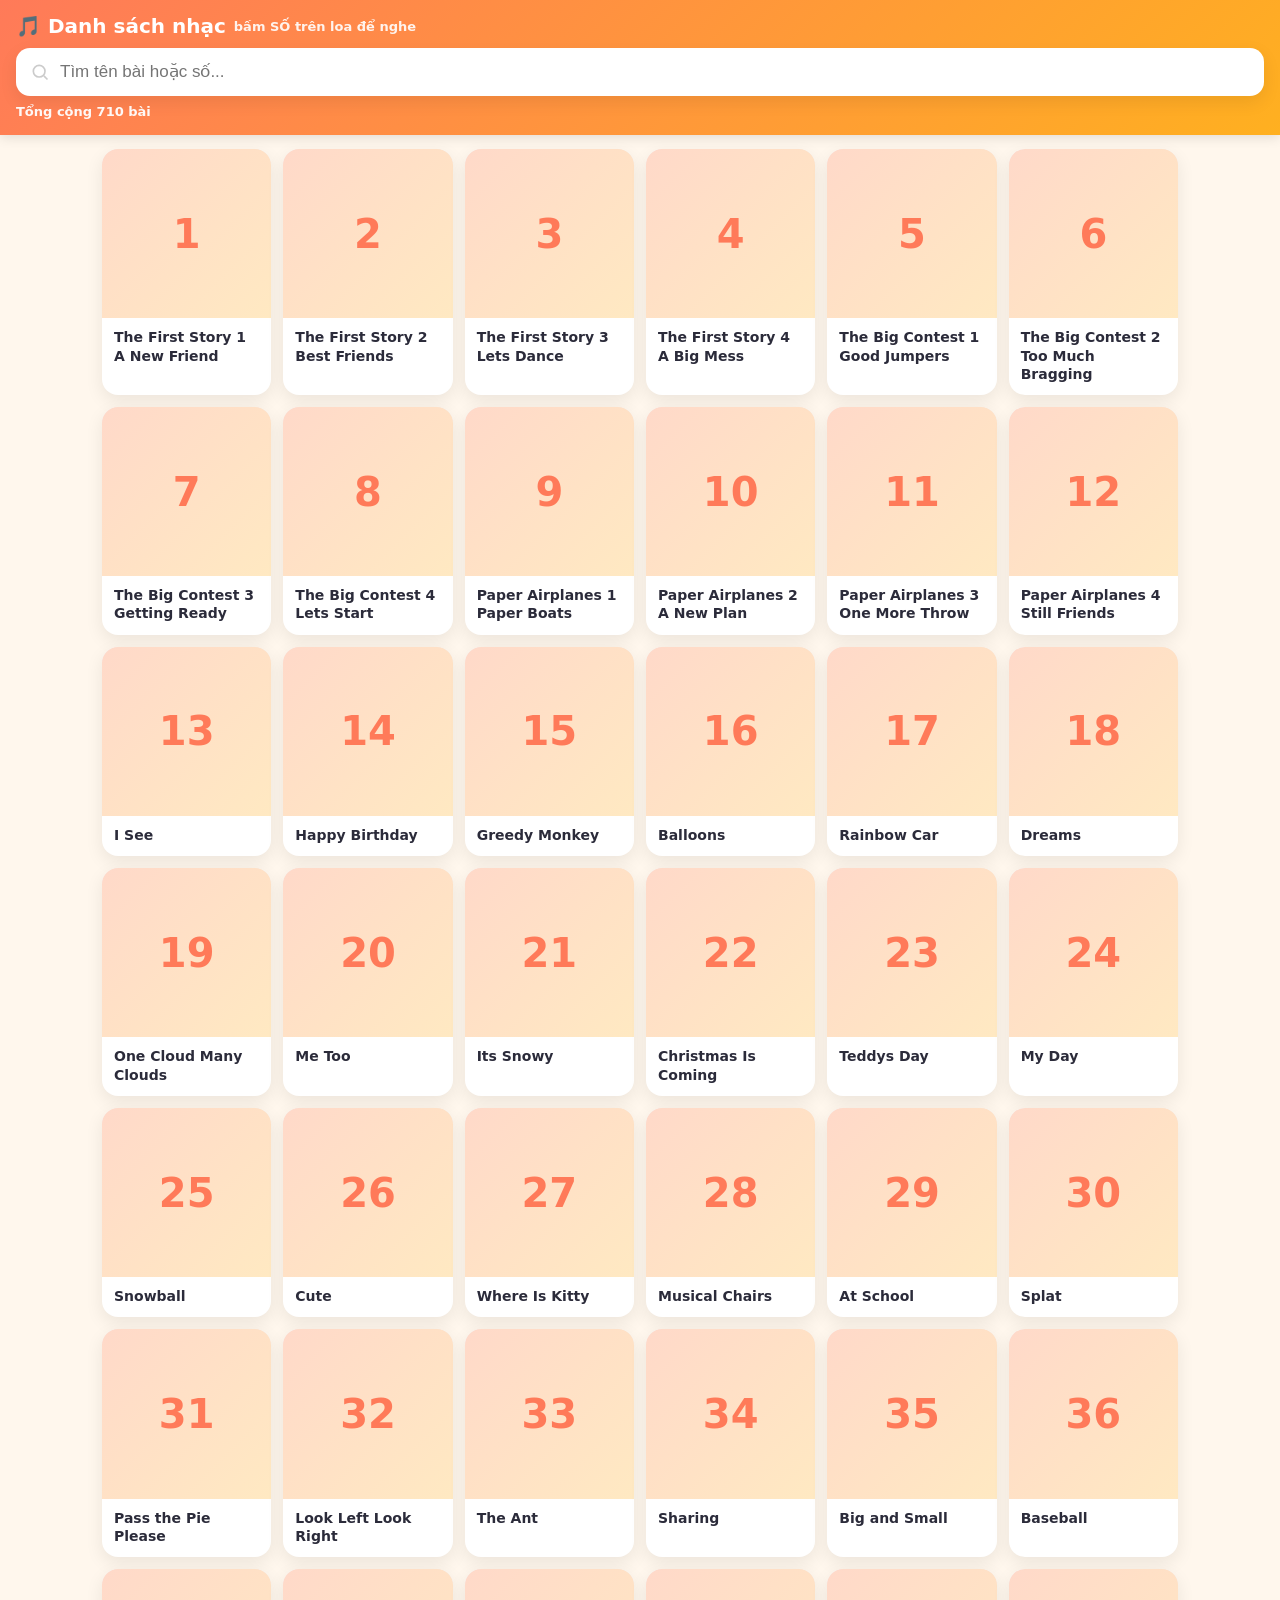
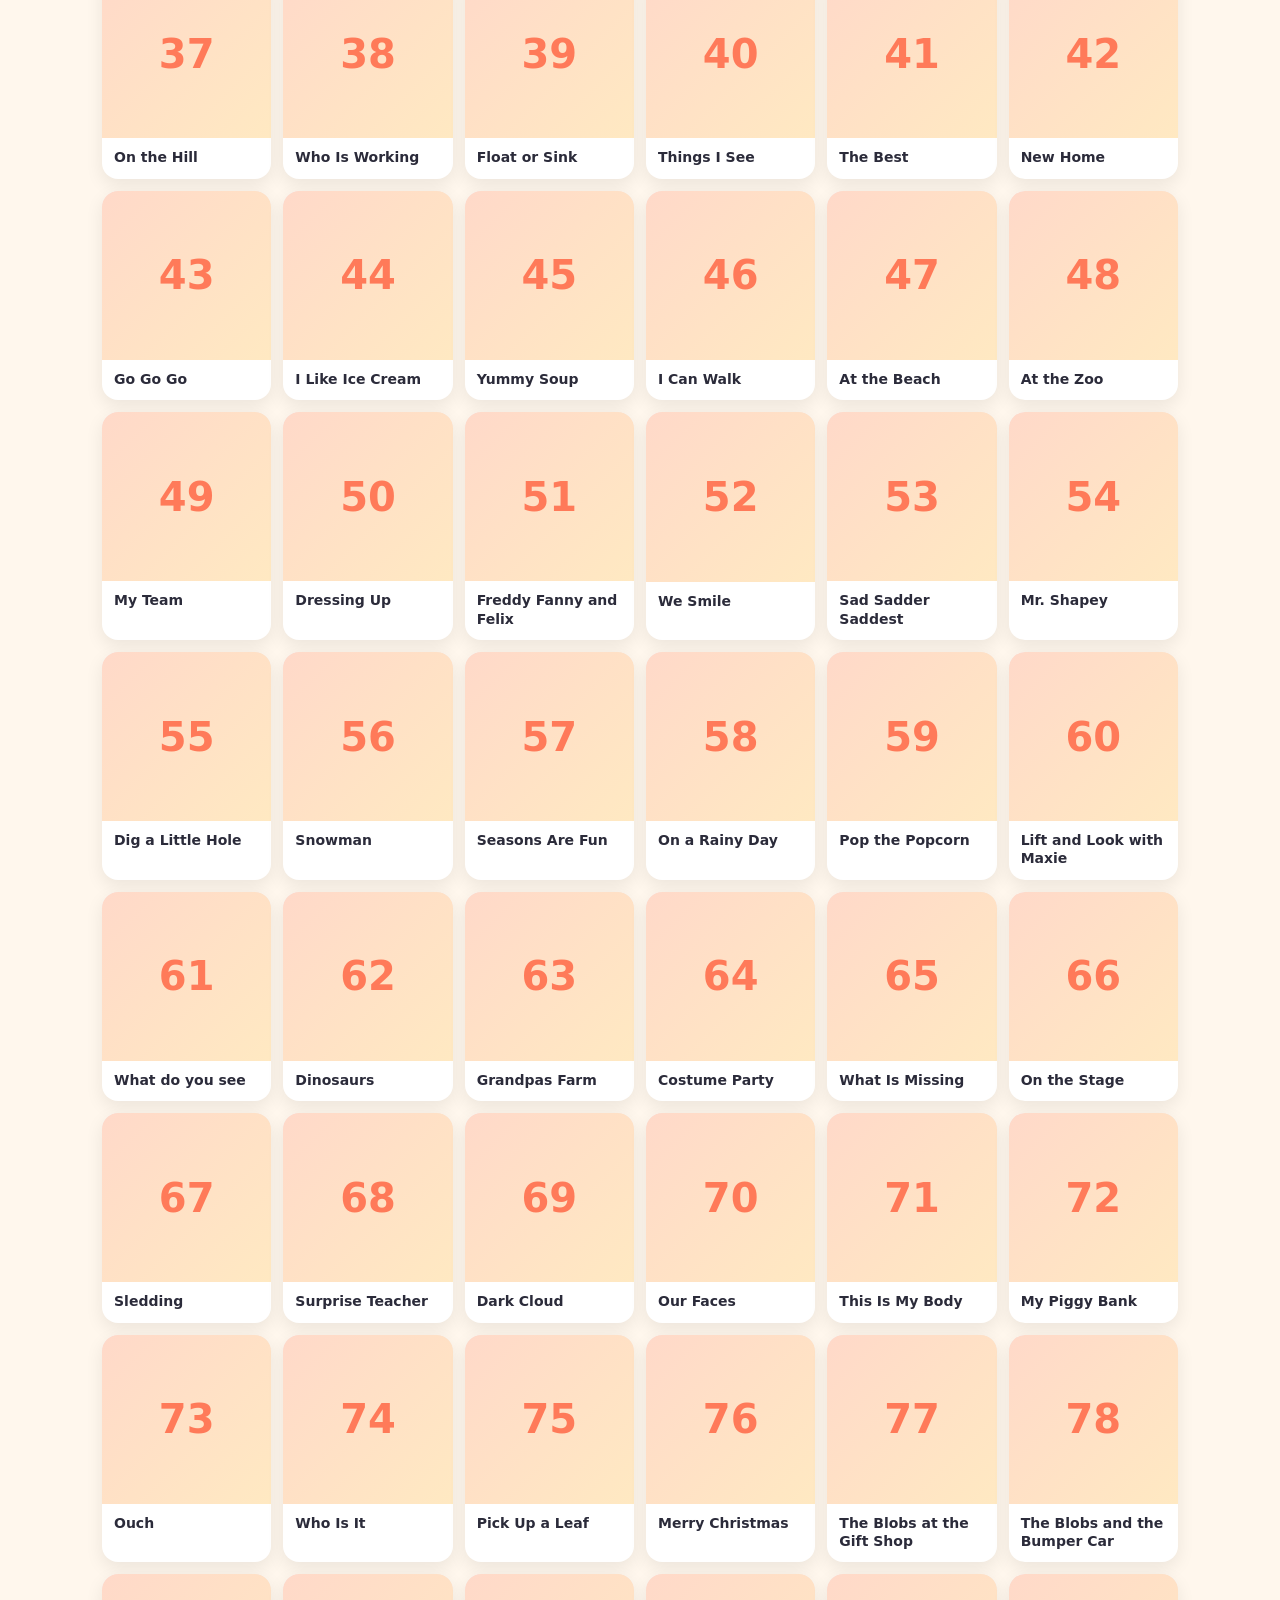
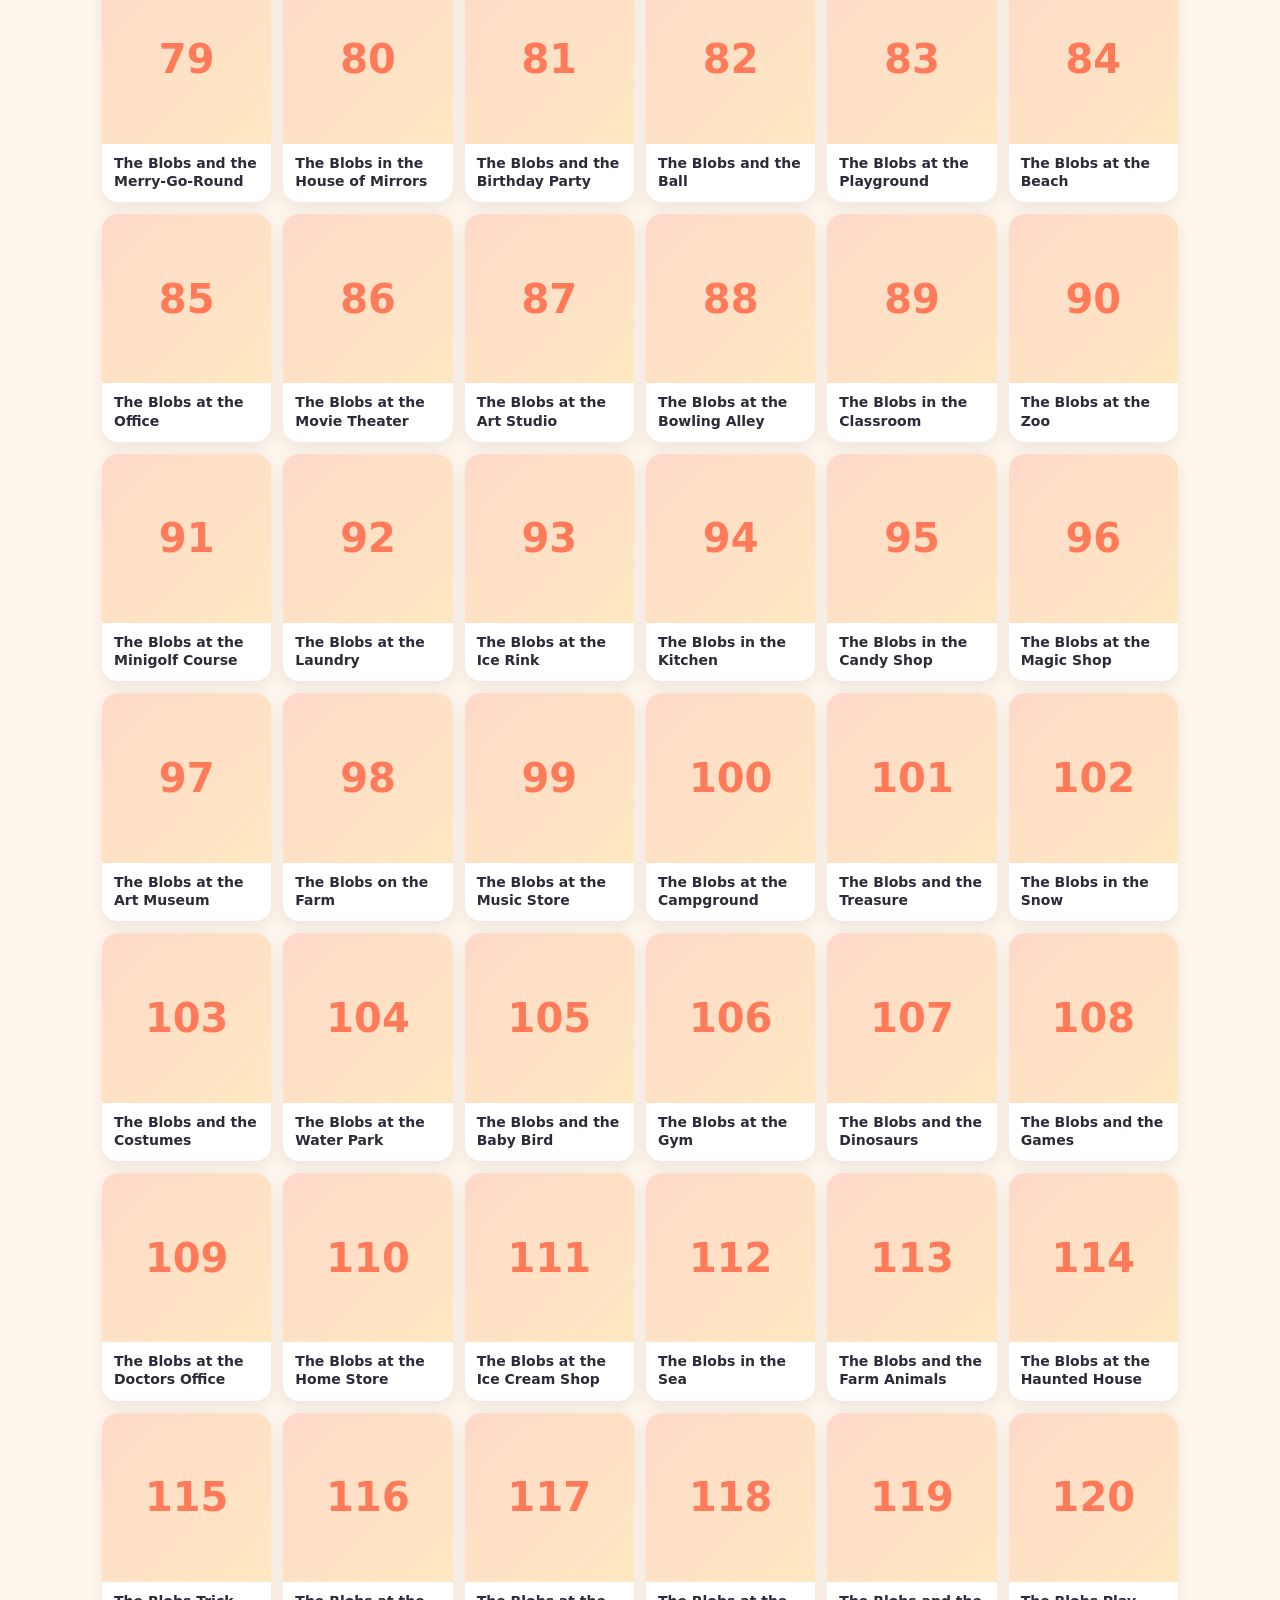
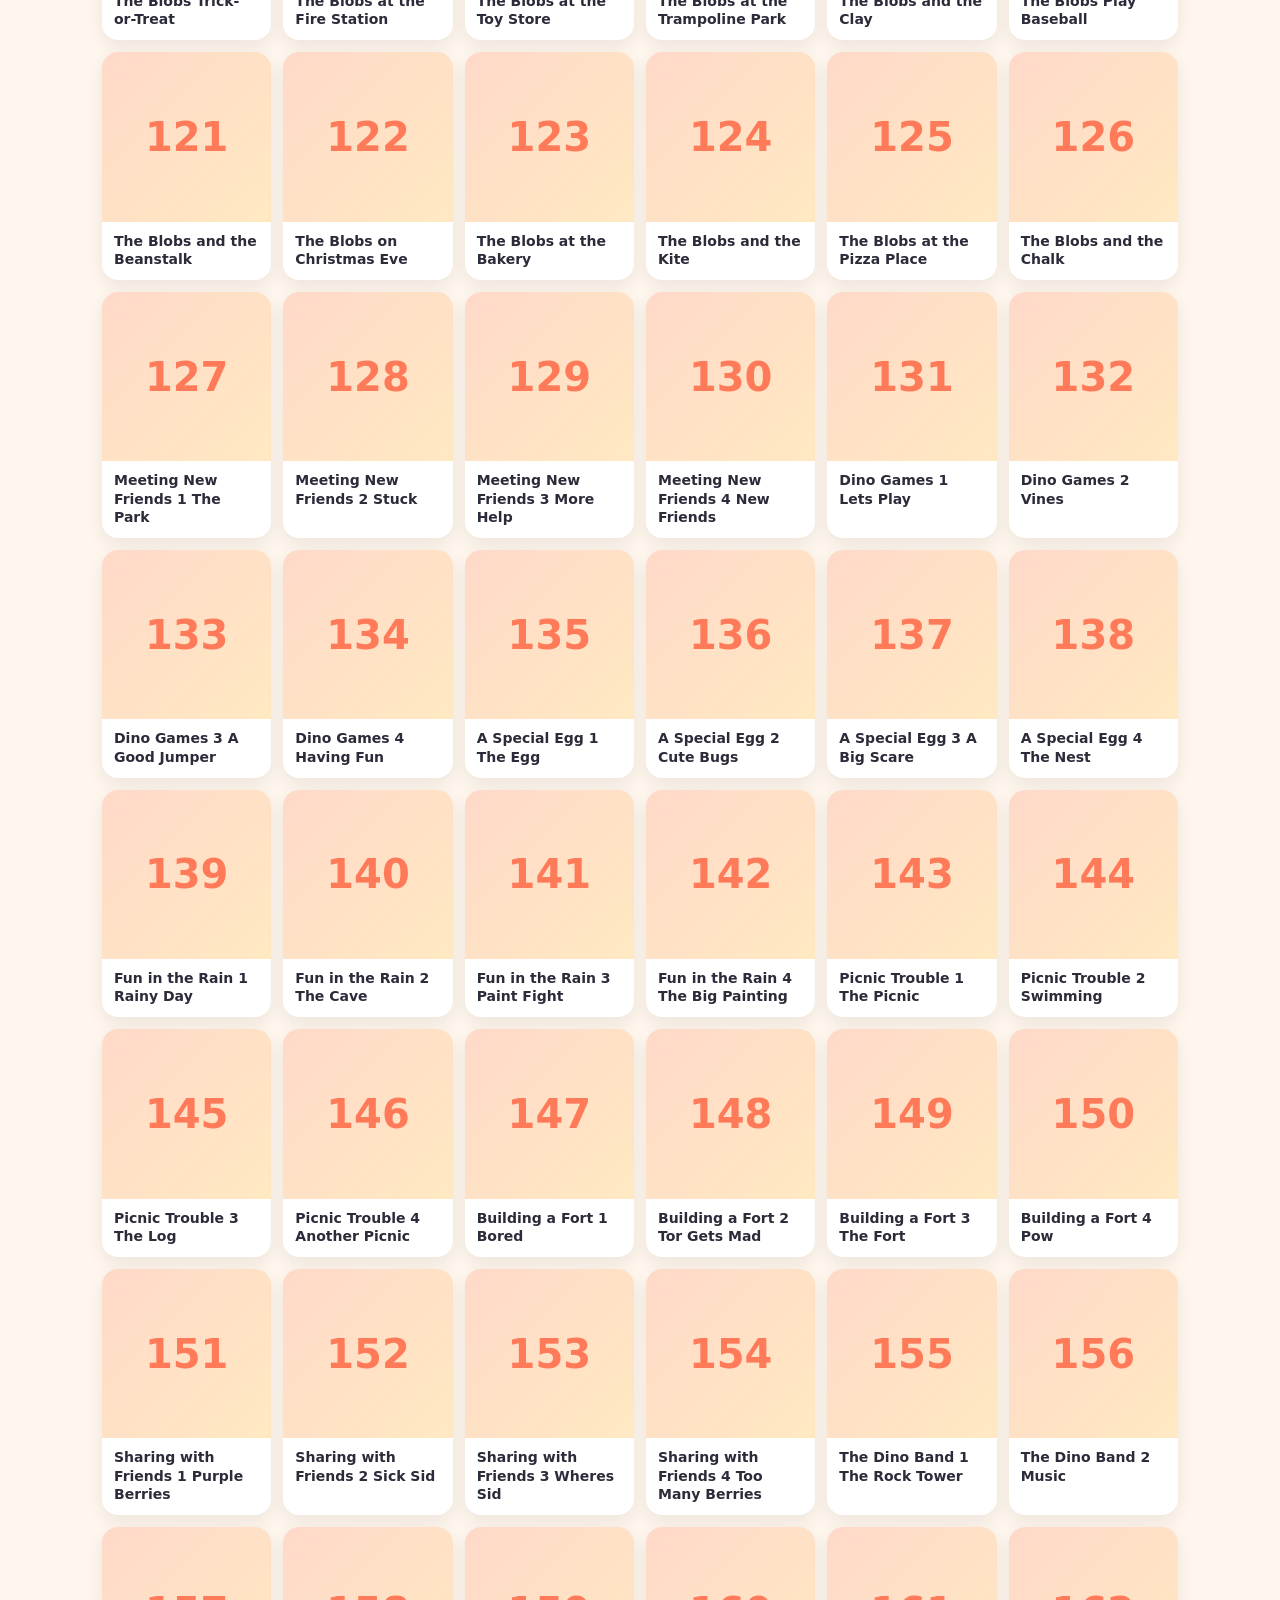
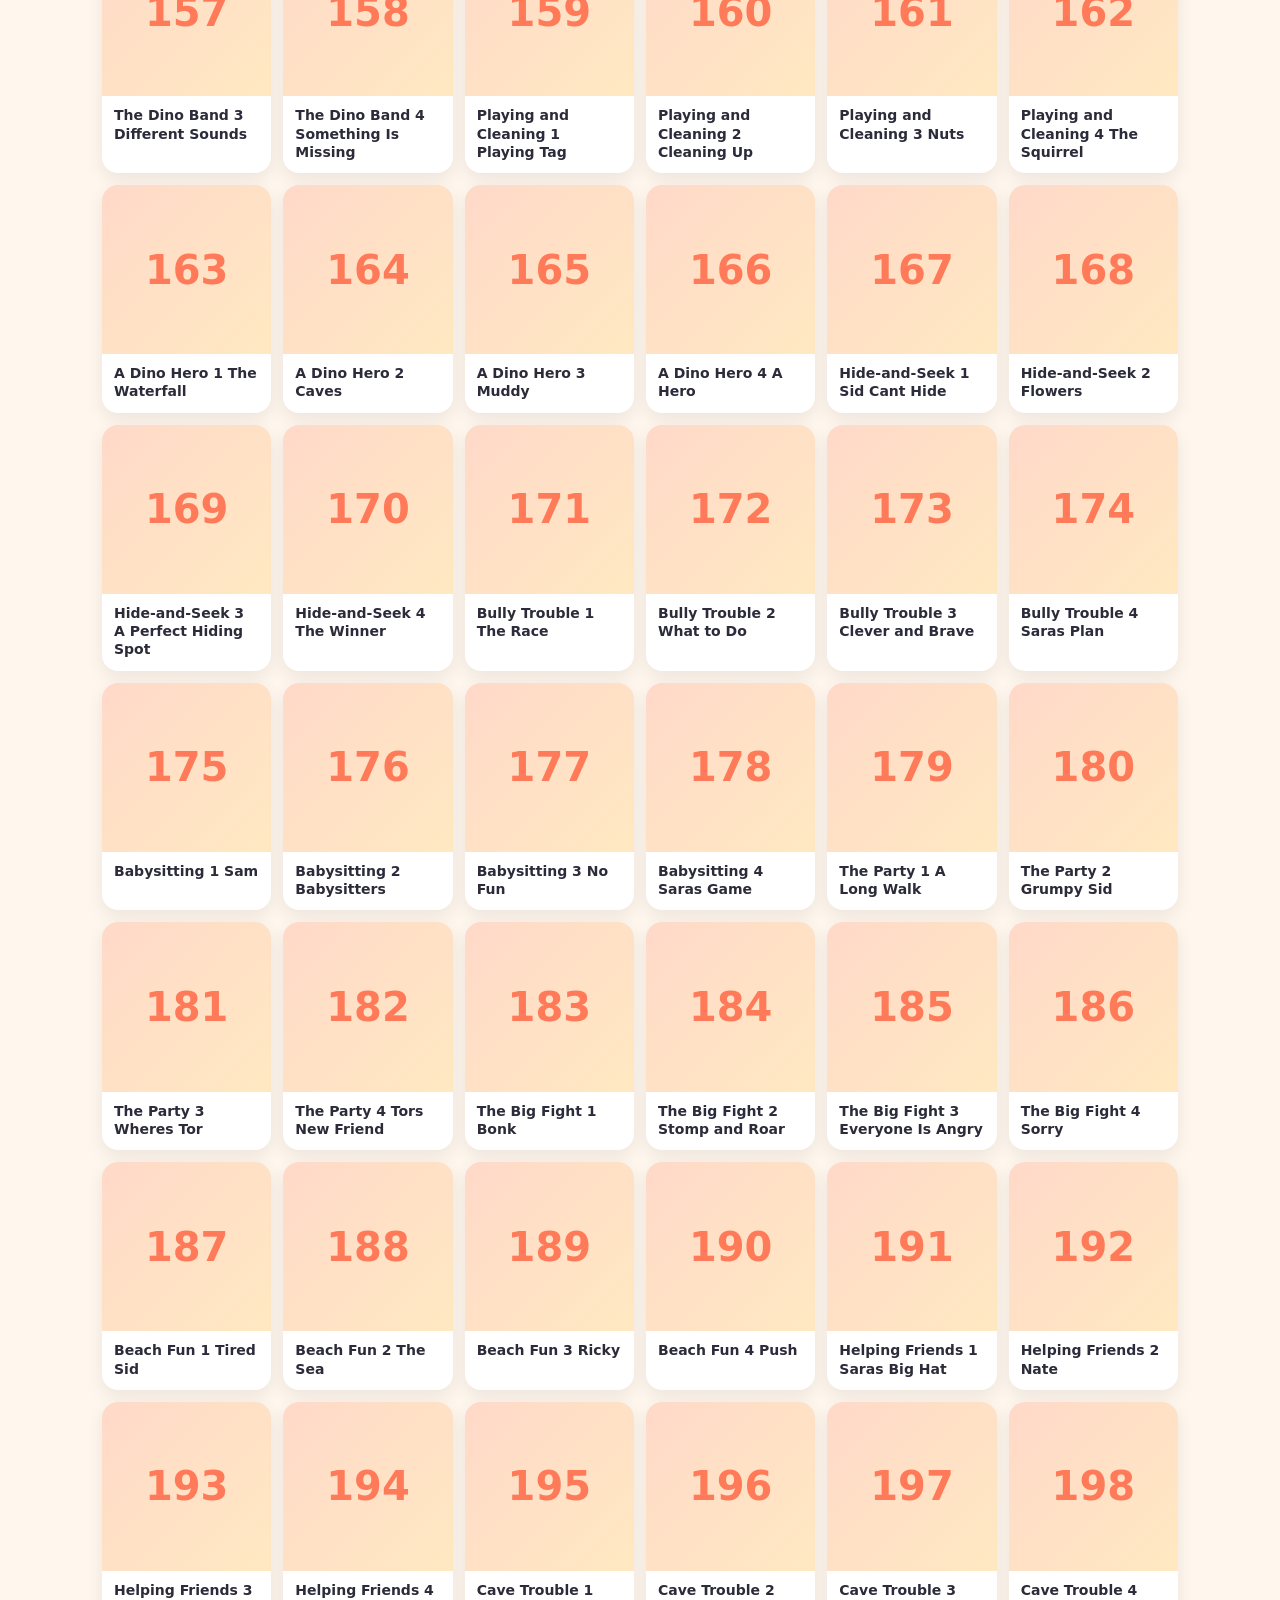
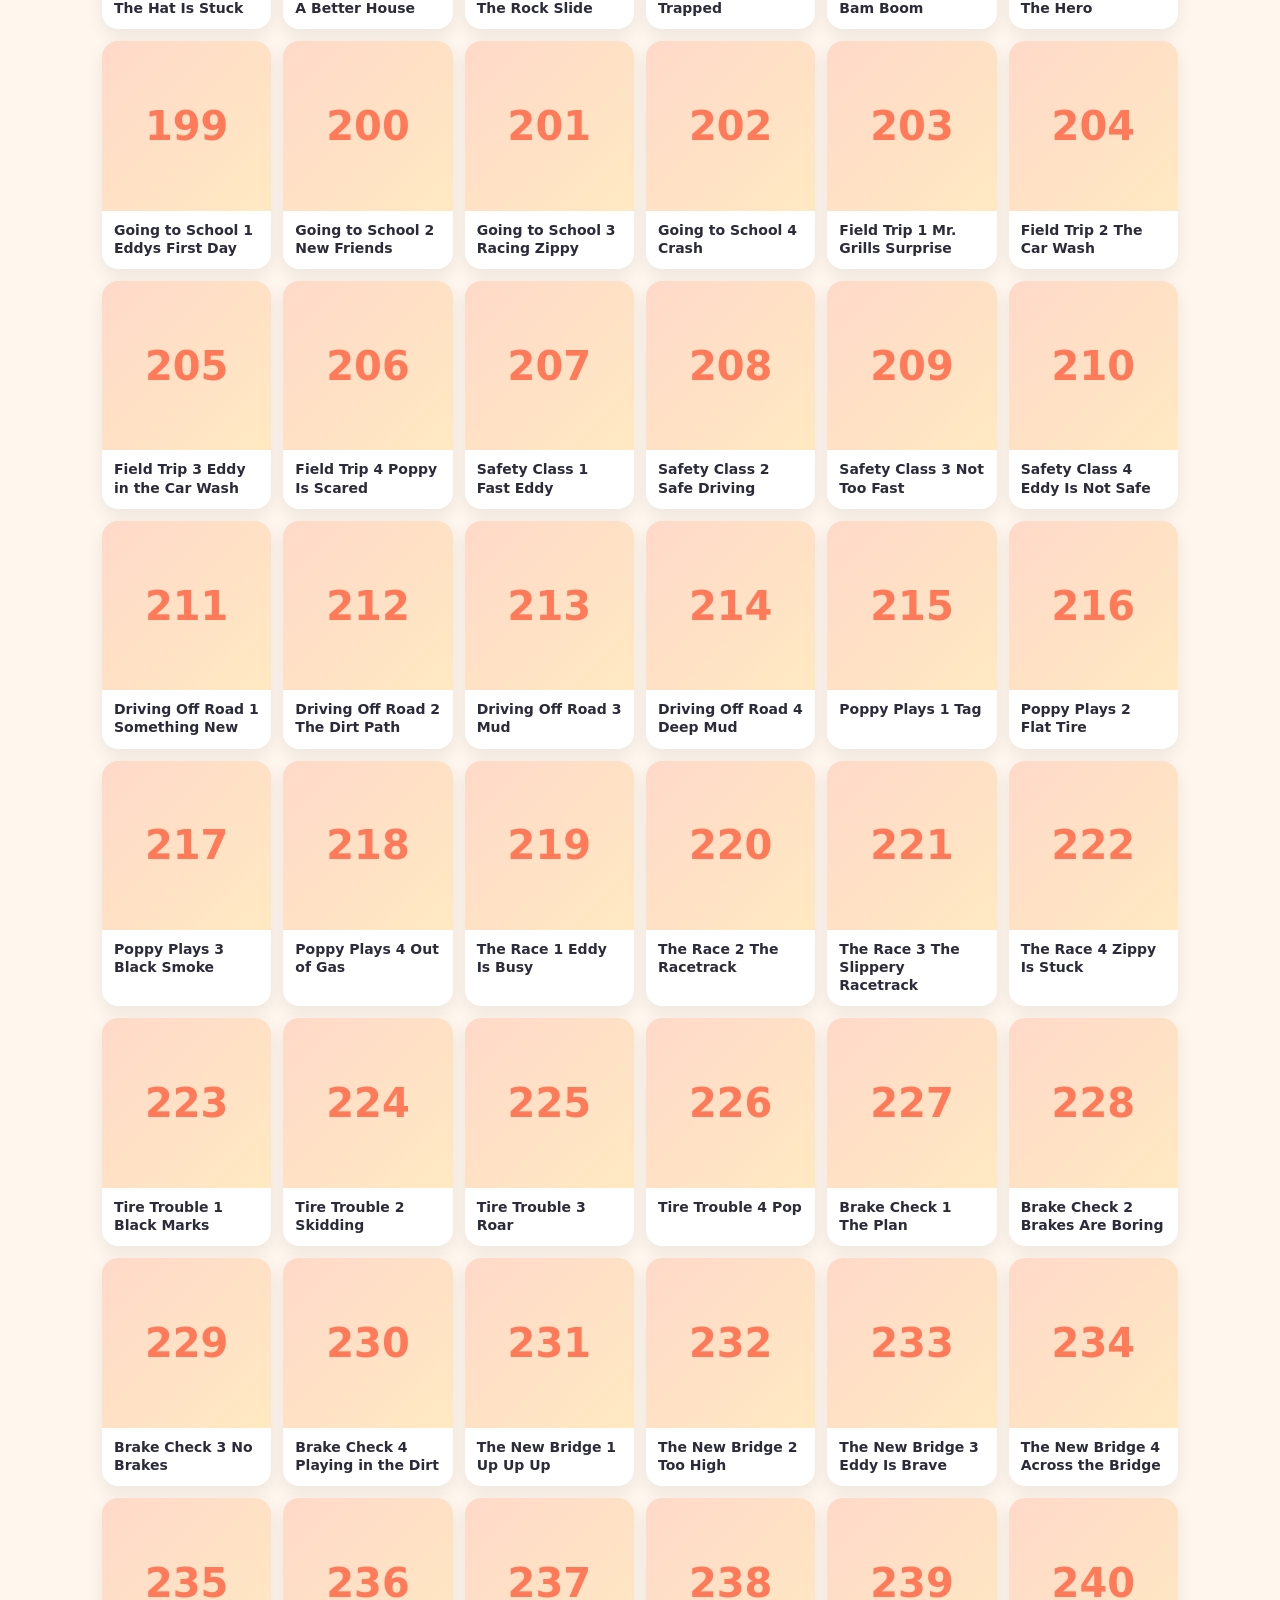
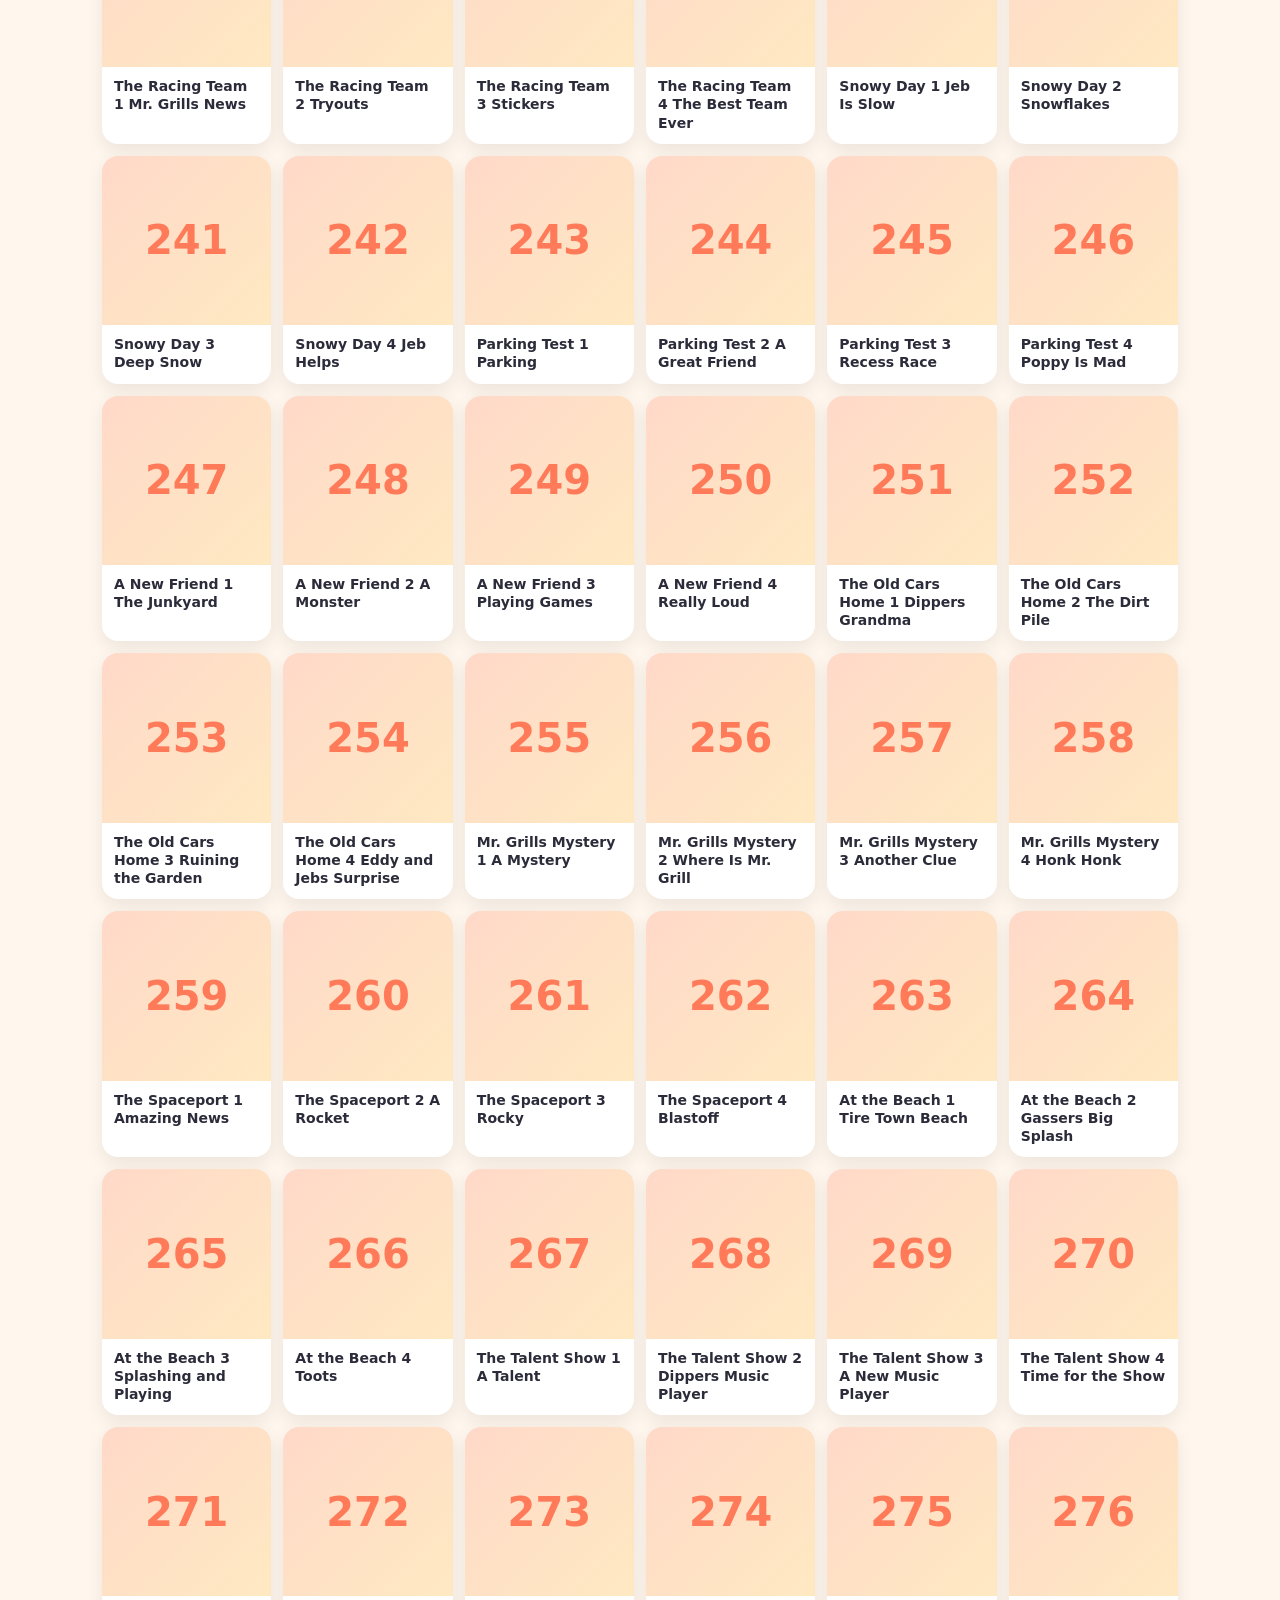
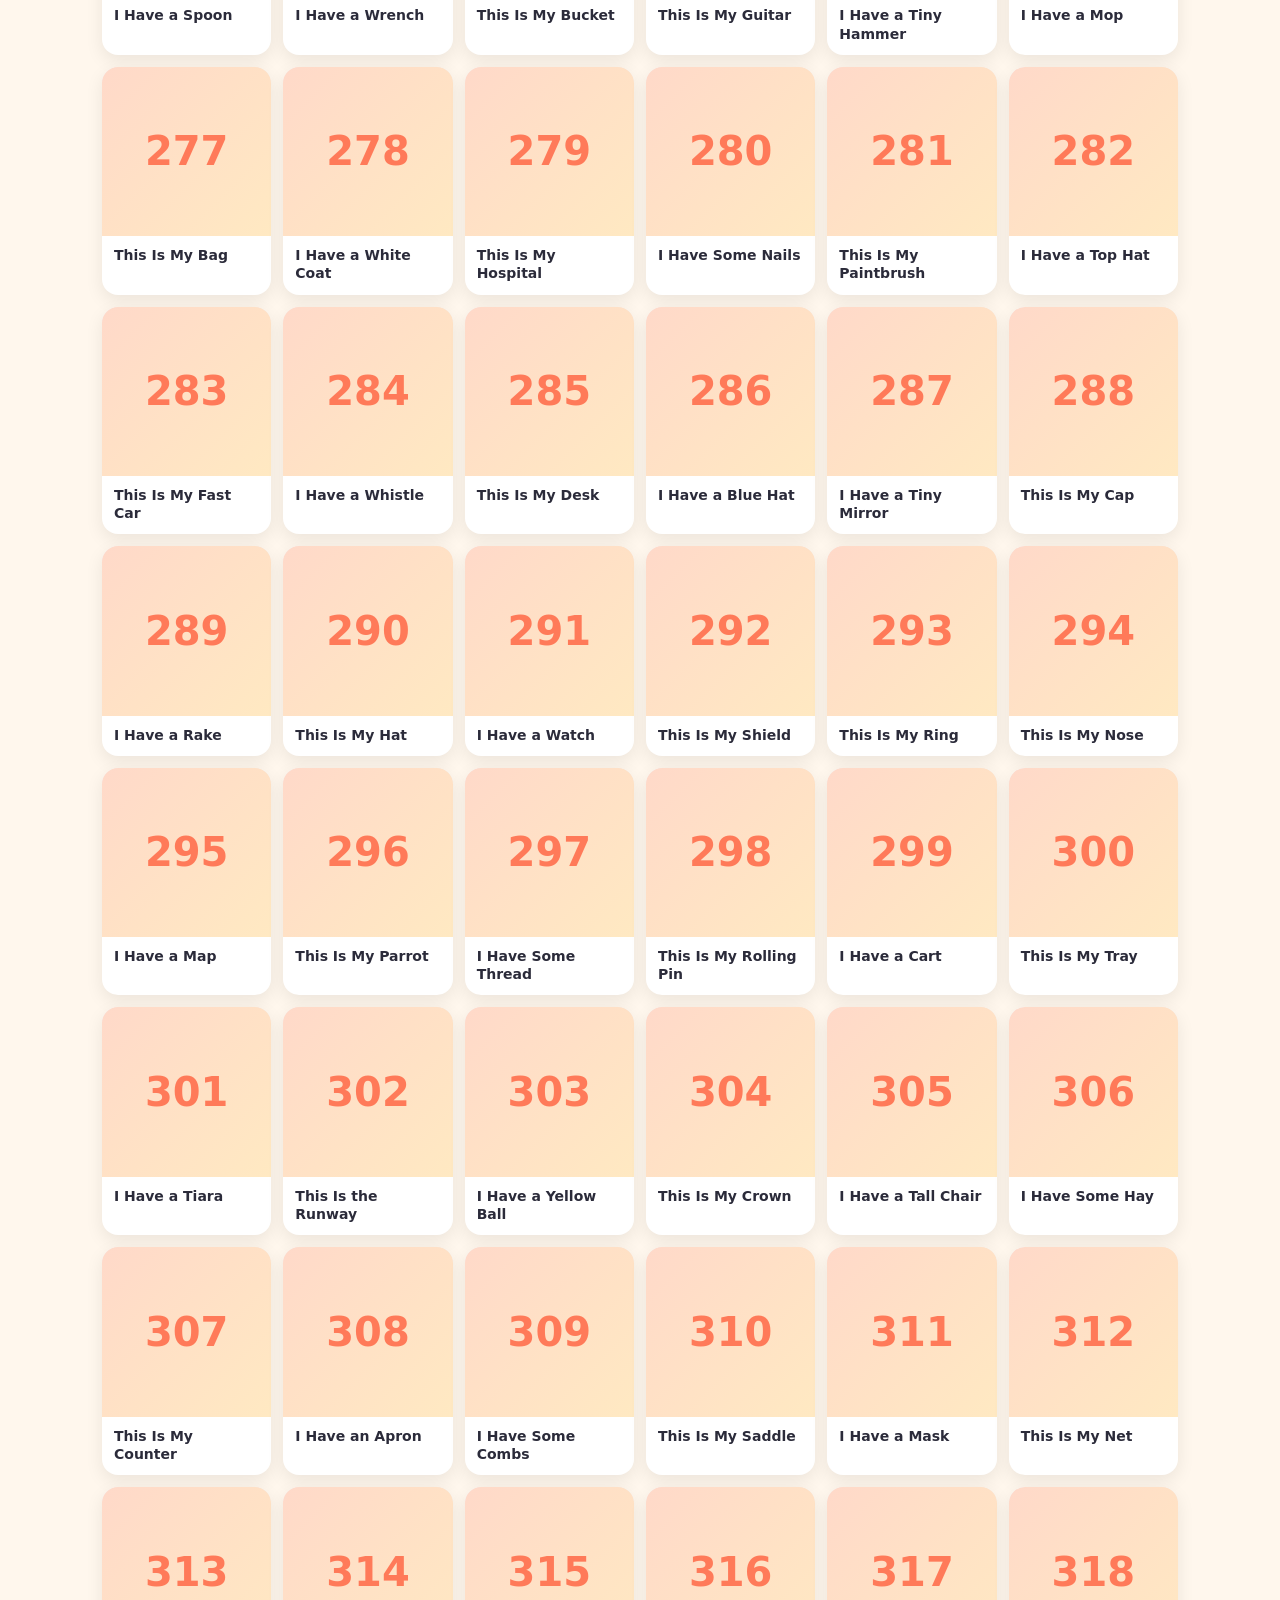
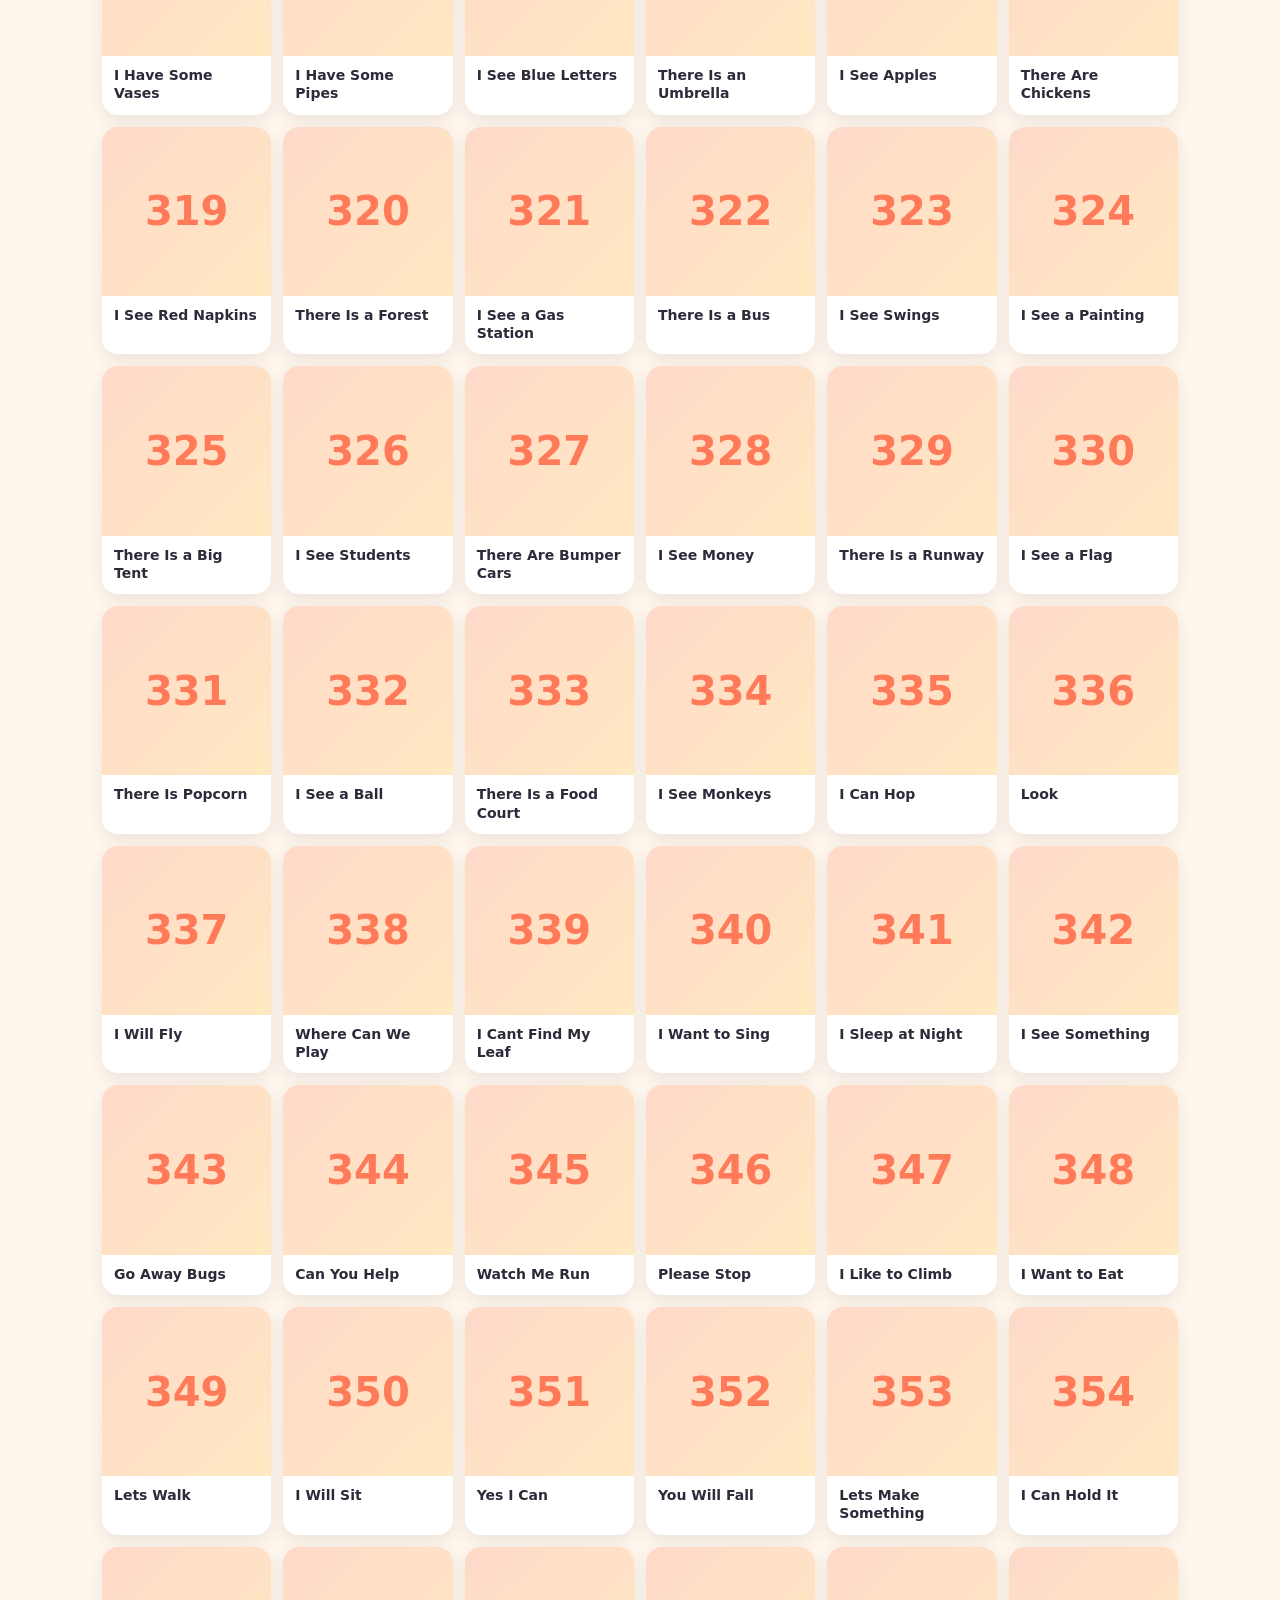
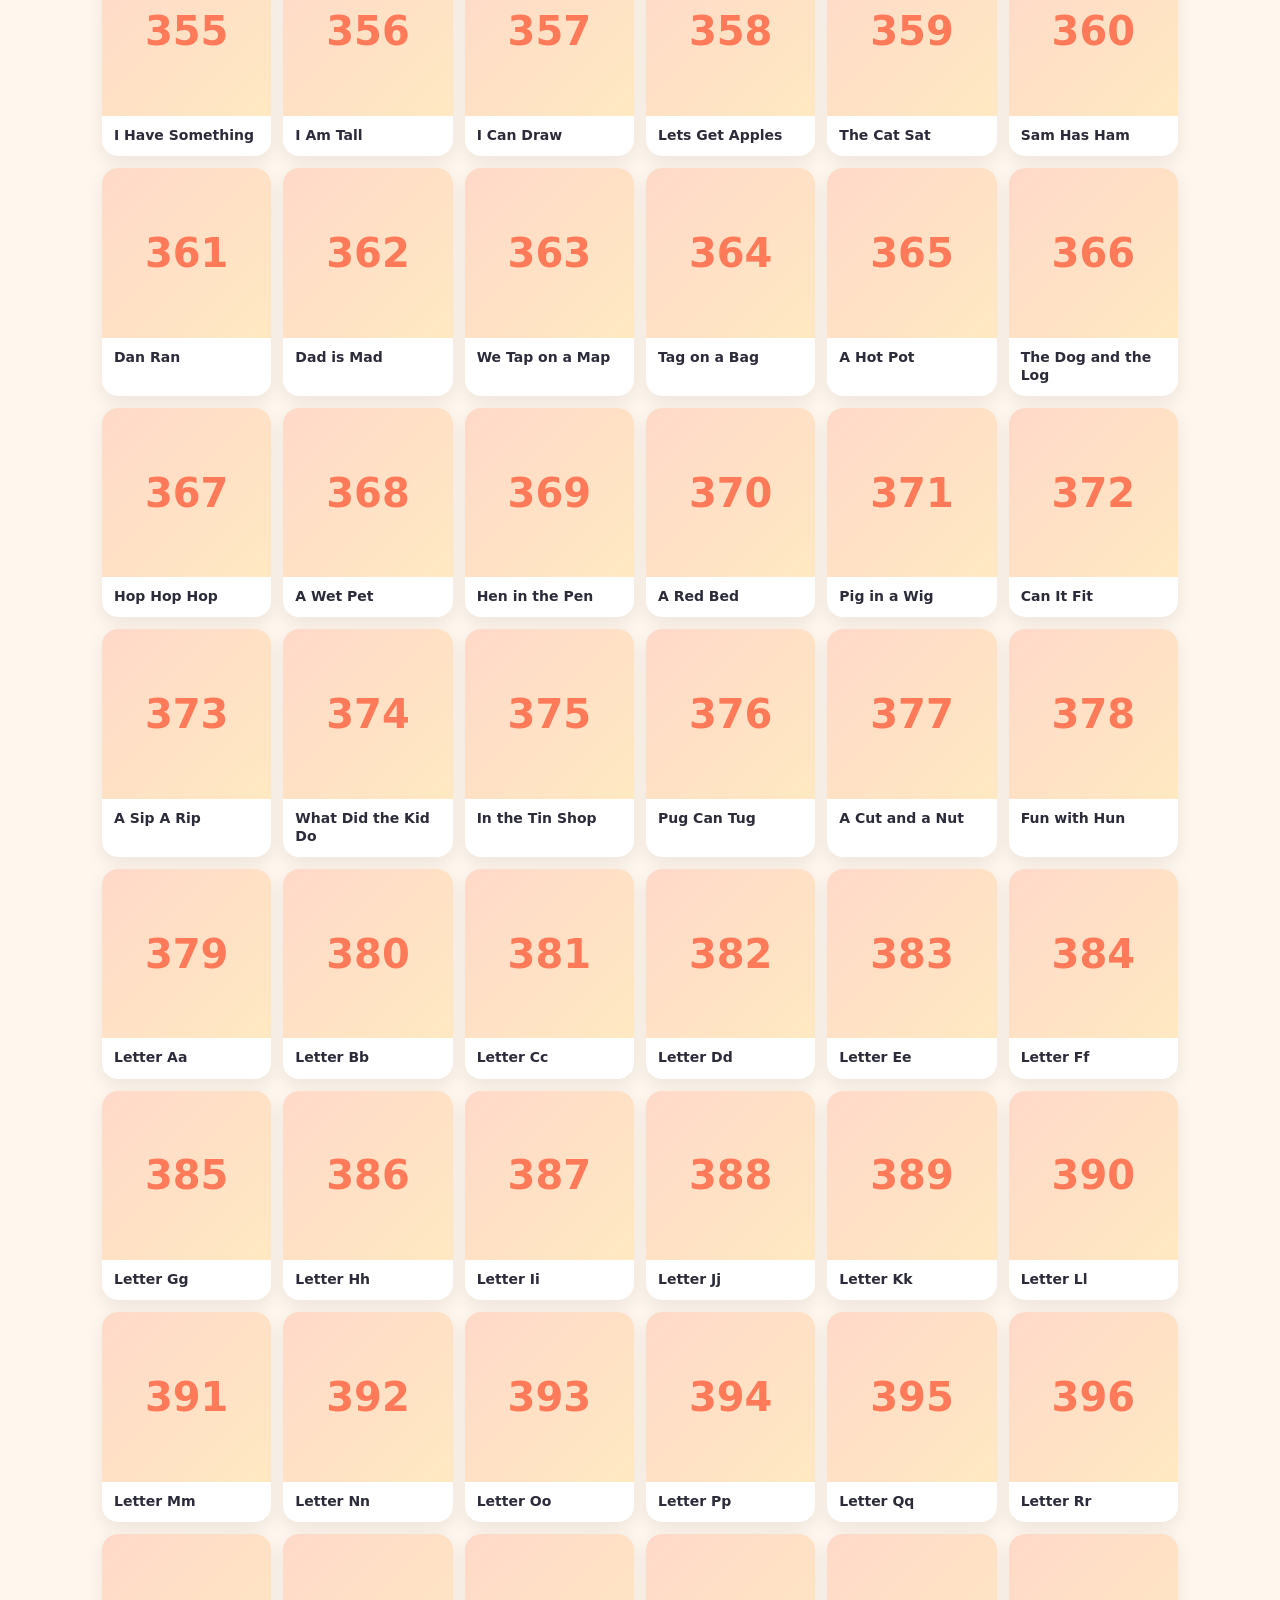
==== danh-sach.html @ 594605bb "Add danh-sach.html: bảng tra cứu 710 bài nhạc theo số (ảnh + tên + search)" ====
<!DOCTYPE html>
<html lang="vi">
<head>
<meta charset="UTF-8" />
<meta name="viewport" content="width=device-width, initial-scale=1.0" />
<title>Danh sách nhạc STORIES</title>
<style>
  :root{
    --bg:#fff7ed; --card:#ffffff; --ink:#2b2b3a; --muted:#8a8a9a;
    --brand:#ff7a59; --brand2:#ffb020; --ring:#ffd9c9; --shadow:0 6px 18px rgba(0,0,0,.08);
  }
  *{box-sizing:border-box}
  html,body{margin:0}
  body{
    font-family:system-ui,-apple-system,"Segoe UI",Roboto,"Helvetica Neue",Arial,"Apple Color Emoji";
    background:var(--bg); color:var(--ink); -webkit-text-size-adjust:100%;
  }
  header{
    position:sticky; top:0; z-index:10;
    background:linear-gradient(135deg,var(--brand),var(--brand2));
    padding:14px 16px 16px; box-shadow:0 2px 12px rgba(0,0,0,.12);
  }
  .title{display:flex;align-items:center;gap:8px;color:#fff;font-weight:800;font-size:20px;margin:0 0 10px}
  .title small{font-weight:600;opacity:.9;font-size:13px}
  .searchbox{position:relative}
  .searchbox svg{position:absolute;left:14px;top:50%;transform:translateY(-50%);opacity:.5;pointer-events:none}
  #q{
    width:100%; padding:14px 44px 14px 44px; border:none; border-radius:14px;
    font-size:17px; background:#fff; color:var(--ink); box-shadow:var(--shadow); outline:none;
  }
  #q:focus{box-shadow:0 0 0 4px var(--ring),var(--shadow)}
  #clear{position:absolute;right:8px;top:50%;transform:translateY(-50%);border:none;background:#eee;
    width:30px;height:30px;border-radius:50%;font-size:16px;cursor:pointer;color:#666;display:none}
  .count{color:#fff;font-size:13px;font-weight:600;margin-top:8px;opacity:.95}
  main{padding:14px 12px 40px;max-width:1100px;margin:0 auto}
  .grid{display:grid;grid-template-columns:repeat(auto-fill,minmax(150px,1fr));gap:12px}
  .card{
    background:var(--card); border-radius:16px; overflow:hidden; box-shadow:var(--shadow);
    display:flex;flex-direction:column; position:relative;
  }
  .thumb{position:relative;aspect-ratio:1/1;background:#f0eef2;overflow:hidden}
  .thumb img{width:100%;height:100%;object-fit:cover;display:block}
  .num{
    position:absolute; left:8px; top:8px; min-width:40px; height:40px; padding:0 8px;
    background:rgba(255,255,255,.95); color:var(--brand); border-radius:12px;
    font-weight:800; font-size:22px; display:flex;align-items:center;justify-content:center;
    box-shadow:0 2px 6px rgba(0,0,0,.18); font-variant-numeric:tabular-nums;
  }
  .fallback{position:absolute;inset:0;display:none;align-items:center;justify-content:center;
    background:linear-gradient(135deg,#ffd9c9,#ffe9c2);color:var(--brand);font-size:40px;font-weight:800}
  .name{padding:10px 12px 12px;font-size:14px;line-height:1.3;font-weight:600}
  .empty{text-align:center;color:var(--muted);padding:50px 20px;font-size:16px}
  .top{position:fixed;right:16px;bottom:16px;width:48px;height:48px;border-radius:50%;
    border:none;background:var(--brand);color:#fff;font-size:22px;box-shadow:var(--shadow);
    cursor:pointer;display:none;z-index:20}
  @media (max-width:420px){ .grid{grid-template-columns:repeat(2,1fr);gap:10px} .num{font-size:20px} }
</style>
</head>
<body>
<header>
  <h1 class="title">🎵 Danh sách nhạc <small>bấm SỐ trên loa để nghe</small></h1>
  <div class="searchbox">
    <svg width="20" height="20" viewBox="0 0 24 24" fill="none" stroke="#999" stroke-width="2"><circle cx="11" cy="11" r="7"/><line x1="21" y1="21" x2="16.65" y2="16.65"/></svg>
    <input id="q" type="search" inputmode="search" placeholder="Tìm tên bài hoặc số..." autocomplete="off" />
    <button id="clear" aria-label="Xóa">✕</button>
  </div>
  <div class="count" id="count"></div>
</header>
<main>
  <div class="grid" id="grid"></div>
  <div class="empty" id="empty" hidden>Không tìm thấy bài nào 🙈</div>
</main>
<button class="top" id="top" aria-label="Lên đầu">↑</button>
<script>
const TRACKS = [{"n": 1, "t": "The First Story 1 A New Friend", "img": "https://pub-0e0f52f13bb14693b0ce66f814b5e91c.r2.dev/media/L1/hello-cupcake/C0012330.jpg"}, {"n": 2, "t": "The First Story 2 Best Friends", "img": "https://pub-0e0f52f13bb14693b0ce66f814b5e91c.r2.dev/media/L1/hello-cupcake/C0012331.jpg"}, {"n": 3, "t": "The First Story 3 Lets Dance", "img": "https://pub-0e0f52f13bb14693b0ce66f814b5e91c.r2.dev/media/L1/hello-cupcake/C0012332.jpg"}, {"n": 4, "t": "The First Story 4 A Big Mess", "img": "https://pub-0e0f52f13bb14693b0ce66f814b5e91c.r2.dev/media/L1/hello-cupcake/C0012333.jpg"}, {"n": 5, "t": "The Big Contest 1 Good Jumpers", "img": "https://pub-0e0f52f13bb14693b0ce66f814b5e91c.r2.dev/media/L1/hello-cupcake/C0012334.jpg"}, {"n": 6, "t": "The Big Contest 2 Too Much Bragging", "img": "https://pub-0e0f52f13bb14693b0ce66f814b5e91c.r2.dev/media/L1/hello-cupcake/C0012335.jpg"}, {"n": 7, "t": "The Big Contest 3 Getting Ready", "img": "https://pub-0e0f52f13bb14693b0ce66f814b5e91c.r2.dev/media/L1/hello-cupcake/C0012336.jpg"}, {"n": 8, "t": "The Big Contest 4 Lets Start", "img": "https://pub-0e0f52f13bb14693b0ce66f814b5e91c.r2.dev/media/L1/hello-cupcake/C0012337.jpg"}, {"n": 9, "t": "Paper Airplanes 1 Paper Boats", "img": "https://pub-0e0f52f13bb14693b0ce66f814b5e91c.r2.dev/media/L1/hello-cupcake/C0012338.jpg"}, {"n": 10, "t": "Paper Airplanes 2 A New Plan", "img": "https://pub-0e0f52f13bb14693b0ce66f814b5e91c.r2.dev/media/L1/hello-cupcake/C0012339.jpg"}, {"n": 11, "t": "Paper Airplanes 3 One More Throw", "img": "https://pub-0e0f52f13bb14693b0ce66f814b5e91c.r2.dev/media/L1/hello-cupcake/C0012340.jpg"}, {"n": 12, "t": "Paper Airplanes 4 Still Friends", "img": "https://pub-0e0f52f13bb14693b0ce66f814b5e91c.r2.dev/media/L1/hello-cupcake/C0012341.jpg"}, {"n": 13, "t": "I See", "img": "https://pub-0e0f52f13bb14693b0ce66f814b5e91c.r2.dev/media/L1/my-first-readers-1/C0000537.jpg"}, {"n": 14, "t": "Happy Birthday", "img": "https://pub-0e0f52f13bb14693b0ce66f814b5e91c.r2.dev/media/L1/my-first-readers-1/C0000545.jpg"}, {"n": 15, "t": "Greedy Monkey", "img": "https://pub-0e0f52f13bb14693b0ce66f814b5e91c.r2.dev/media/L1/my-first-readers-1/C0000548.jpg"}, {"n": 16, "t": "Balloons", "img": "https://pub-0e0f52f13bb14693b0ce66f814b5e91c.r2.dev/media/L1/my-first-readers-1/C0000552.jpg"}, {"n": 17, "t": "Rainbow Car", "img": "https://pub-0e0f52f13bb14693b0ce66f814b5e91c.r2.dev/media/L1/my-first-readers-1/C0000569.jpg"}, {"n": 18, "t": "Dreams", "img": "https://pub-0e0f52f13bb14693b0ce66f814b5e91c.r2.dev/media/L1/my-first-readers-1/C0000586.jpg"}, {"n": 19, "t": "One Cloud Many Clouds", "img": "https://pub-0e0f52f13bb14693b0ce66f814b5e91c.r2.dev/media/L1/my-first-readers-1/C0003463.jpg"}, {"n": 20, "t": "Me Too", "img": "https://pub-0e0f52f13bb14693b0ce66f814b5e91c.r2.dev/media/L1/my-first-readers-1/C0001052.jpg"}, {"n": 21, "t": "Its Snowy", "img": "https://pub-0e0f52f13bb14693b0ce66f814b5e91c.r2.dev/media/L1/my-first-readers-1/C0003460.jpg"}, {"n": 22, "t": "Christmas Is Coming", "img": "https://pub-0e0f52f13bb14693b0ce66f814b5e91c.r2.dev/media/L1/my-first-readers-1/C0000568.jpg"}, {"n": 23, "t": "Teddys Day", "img": "https://pub-0e0f52f13bb14693b0ce66f814b5e91c.r2.dev/media/L1/my-first-readers-1/C0000580.jpg"}, {"n": 24, "t": "My Day", "img": "https://pub-0e0f52f13bb14693b0ce66f814b5e91c.r2.dev/media/L1/my-first-readers-1/C0003468.jpg"}, {"n": 25, "t": "Snowball", "img": "https://pub-0e0f52f13bb14693b0ce66f814b5e91c.r2.dev/media/L1/my-first-readers-1/C0003485.jpg"}, {"n": 26, "t": "Cute", "img": "https://pub-0e0f52f13bb14693b0ce66f814b5e91c.r2.dev/media/L1/my-first-readers-1/C0003458.jpg"}, {"n": 27, "t": "Where Is Kitty", "img": "https://pub-0e0f52f13bb14693b0ce66f814b5e91c.r2.dev/media/L1/my-first-readers-1/C0000813.jpg"}, {"n": 28, "t": "Musical Chairs", "img": "https://pub-0e0f52f13bb14693b0ce66f814b5e91c.r2.dev/media/L1/my-first-readers-1/C0003313.jpg"}, {"n": 29, "t": "At School", "img": "https://pub-0e0f52f13bb14693b0ce66f814b5e91c.r2.dev/media/L1/my-first-readers-1/C0000731.jpg"}, {"n": 30, "t": "Splat", "img": "https://pub-0e0f52f13bb14693b0ce66f814b5e91c.r2.dev/media/L1/my-first-readers-1/C0003498.jpg"}, {"n": 31, "t": "Pass the Pie Please", "img": "https://pub-0e0f52f13bb14693b0ce66f814b5e91c.r2.dev/media/L1/my-first-readers-1/C0000609.jpg"}, {"n": 32, "t": "Look Left Look Right", "img": "https://pub-0e0f52f13bb14693b0ce66f814b5e91c.r2.dev/media/L1/my-first-readers-1/C0003467.jpg"}, {"n": 33, "t": "The Ant", "img": "https://pub-0e0f52f13bb14693b0ce66f814b5e91c.r2.dev/media/L1/my-first-readers-1/C0001381.jpg"}, {"n": 34, "t": "Sharing", "img": "https://pub-0e0f52f13bb14693b0ce66f814b5e91c.r2.dev/media/L1/my-first-readers-1/C0000804.jpg"}, {"n": 35, "t": "Big and Small", "img": "https://pub-0e0f52f13bb14693b0ce66f814b5e91c.r2.dev/media/L1/my-first-readers-1/C0000592.jpg"}, {"n": 36, "t": "Baseball", "img": "https://pub-0e0f52f13bb14693b0ce66f814b5e91c.r2.dev/media/L1/my-first-readers-1/C0003462.jpg"}, {"n": 37, "t": "On the Hill", "img": "https://pub-0e0f52f13bb14693b0ce66f814b5e91c.r2.dev/media/L1/my-first-readers-1/C0003461.jpg"}, {"n": 38, "t": "Who Is Working", "img": "https://pub-0e0f52f13bb14693b0ce66f814b5e91c.r2.dev/media/L1/my-first-readers-1/C0000589.jpg"}, {"n": 39, "t": "Float or Sink", "img": "https://pub-0e0f52f13bb14693b0ce66f814b5e91c.r2.dev/media/L1/my-first-readers-1/C0003481.jpg"}, {"n": 40, "t": "Things I See", "img": "https://pub-0e0f52f13bb14693b0ce66f814b5e91c.r2.dev/media/L1/my-first-readers-1/C0000625.jpg"}, {"n": 41, "t": "The Best", "img": "https://pub-0e0f52f13bb14693b0ce66f814b5e91c.r2.dev/media/L1/my-first-readers-1/C0003488.jpg"}, {"n": 42, "t": "New Home", "img": "https://pub-0e0f52f13bb14693b0ce66f814b5e91c.r2.dev/media/L1/my-first-readers-1/C0000849.jpg"}, {"n": 43, "t": "Go Go Go", "img": "https://pub-0e0f52f13bb14693b0ce66f814b5e91c.r2.dev/media/L1/my-first-readers-1/C0000642.jpg"}, {"n": 44, "t": "I Like Ice Cream", "img": "https://pub-0e0f52f13bb14693b0ce66f814b5e91c.r2.dev/media/L1/my-first-readers-1/C0000943.jpg"}, {"n": 45, "t": "Yummy Soup", "img": "https://pub-0e0f52f13bb14693b0ce66f814b5e91c.r2.dev/media/L1/my-first-readers-1/C0000560.jpg"}, {"n": 46, "t": "I Can Walk", "img": "https://pub-0e0f52f13bb14693b0ce66f814b5e91c.r2.dev/media/L1/my-first-readers-1/C0000745.jpg"}, {"n": 47, "t": "At the Beach", "img": "https://pub-0e0f52f13bb14693b0ce66f814b5e91c.r2.dev/media/L1/my-first-readers-1/C0000969.jpg"}, {"n": 48, "t": "At the Zoo", "img": "https://pub-0e0f52f13bb14693b0ce66f814b5e91c.r2.dev/media/L1/my-first-readers-1/C0003483.jpg"}, {"n": 49, "t": "My Team", "img": "https://pub-0e0f52f13bb14693b0ce66f814b5e91c.r2.dev/media/L1/my-first-readers-1/C0003473.jpg"}, {"n": 50, "t": "Dressing Up", "img": "https://pub-0e0f52f13bb14693b0ce66f814b5e91c.r2.dev/media/L1/my-first-readers-1/C0000736.jpg"}, {"n": 51, "t": "Freddy Fanny and Felix", "img": "https://pub-0e0f52f13bb14693b0ce66f814b5e91c.r2.dev/media/L1/my-first-readers-1/C0003482.jpg"}, {"n": 52, "t": "We Smile", "img": "https://pub-0e0f52f13bb14693b0ce66f814b5e91c.r2.dev/media/L1/my-first-readers-1/C0000793.jpg"}, {"n": 53, "t": "Sad Sadder Saddest", "img": "https://pub-0e0f52f13bb14693b0ce66f814b5e91c.r2.dev/media/L1/my-first-readers-1/C0003487.jpg"}, {"n": 54, "t": "Mr. Shapey", "img": "https://pub-0e0f52f13bb14693b0ce66f814b5e91c.r2.dev/media/L1/my-first-readers-1/C0000620.jpg"}, {"n": 55, "t": "Dig a Little Hole", "img": "https://pub-0e0f52f13bb14693b0ce66f814b5e91c.r2.dev/media/L1/my-first-readers-1/C0000691.jpg"}, {"n": 56, "t": "Snowman", "img": "https://pub-0e0f52f13bb14693b0ce66f814b5e91c.r2.dev/media/L1/my-first-readers-1/C0000571.jpg"}, {"n": 57, "t": "Seasons Are Fun", "img": "https://pub-0e0f52f13bb14693b0ce66f814b5e91c.r2.dev/media/L1/my-first-readers-1/C0000715.jpg"}, {"n": 58, "t": "On a Rainy Day", "img": "https://pub-0e0f52f13bb14693b0ce66f814b5e91c.r2.dev/media/L1/my-first-readers-1/C0000760.jpg"}, {"n": 59, "t": "Pop the Popcorn", "img": "https://pub-0e0f52f13bb14693b0ce66f814b5e91c.r2.dev/media/L1/my-first-readers-1/C0000828.jpg"}, {"n": 60, "t": "Lift and Look with Maxie", "img": "https://pub-0e0f52f13bb14693b0ce66f814b5e91c.r2.dev/media/L1/my-first-readers-1/C0001354.jpg"}, {"n": 61, "t": "What do you see", "img": "https://pub-0e0f52f13bb14693b0ce66f814b5e91c.r2.dev/media/L1/my-first-readers-1/C0000840.jpg"}, {"n": 62, "t": "Dinosaurs", "img": "https://pub-0e0f52f13bb14693b0ce66f814b5e91c.r2.dev/media/L1/my-first-readers-1/C0003480.jpg"}, {"n": 63, "t": "Grandpas Farm", "img": "https://pub-0e0f52f13bb14693b0ce66f814b5e91c.r2.dev/media/L1/my-first-readers-1/C0000633.jpg"}, {"n": 64, "t": "Costume Party", "img": "https://pub-0e0f52f13bb14693b0ce66f814b5e91c.r2.dev/media/L1/my-first-readers-1/C0000893.jpg"}, {"n": 65, "t": "What Is Missing", "img": "https://pub-0e0f52f13bb14693b0ce66f814b5e91c.r2.dev/media/L1/my-first-readers-1/C0000687.jpg"}, {"n": 66, "t": "On the Stage", "img": "https://pub-0e0f52f13bb14693b0ce66f814b5e91c.r2.dev/media/L1/my-first-readers-1/C0000821.jpg"}, {"n": 67, "t": "Sledding", "img": "https://pub-0e0f52f13bb14693b0ce66f814b5e91c.r2.dev/media/L1/my-first-readers-1/C0001117.jpg"}, {"n": 68, "t": "Surprise Teacher", "img": "https://pub-0e0f52f13bb14693b0ce66f814b5e91c.r2.dev/media/L1/my-first-readers-1/C0000855.jpg"}, {"n": 69, "t": "Dark Cloud", "img": "https://pub-0e0f52f13bb14693b0ce66f814b5e91c.r2.dev/media/L1/my-first-readers-1/C0000881.jpg"}, {"n": 70, "t": "Our Faces", "img": "https://pub-0e0f52f13bb14693b0ce66f814b5e91c.r2.dev/media/L1/my-first-readers-1/C0006768.jpg"}, {"n": 71, "t": "This Is My Body", "img": "https://pub-0e0f52f13bb14693b0ce66f814b5e91c.r2.dev/media/L1/my-first-readers-1/C0006767.jpg"}, {"n": 72, "t": "My Piggy Bank", "img": "https://pub-0e0f52f13bb14693b0ce66f814b5e91c.r2.dev/media/L1/my-first-readers-1/C0003471.jpg"}, {"n": 73, "t": "Ouch", "img": "https://pub-0e0f52f13bb14693b0ce66f814b5e91c.r2.dev/media/L1/my-first-readers-1/C0000871.jpg"}, {"n": 74, "t": "Who Is It", "img": "https://pub-0e0f52f13bb14693b0ce66f814b5e91c.r2.dev/media/L1/my-first-readers-1/C0003465.jpg"}, {"n": 75, "t": "Pick Up a Leaf", "img": "https://pub-0e0f52f13bb14693b0ce66f814b5e91c.r2.dev/media/L1/my-first-readers-1/C0001030.jpg"}, {"n": 76, "t": "Merry Christmas", "img": "https://pub-0e0f52f13bb14693b0ce66f814b5e91c.r2.dev/media/L1/my-first-readers-1/C0000557.jpg"}, {"n": 77, "t": "The Blobs at the Gift Shop", "img": "https://pub-0e0f52f13bb14693b0ce66f814b5e91c.r2.dev/media/L1/the-blobs/C0011212.jpg"}, {"n": 78, "t": "The Blobs and the Bumper Car", "img": "https://pub-0e0f52f13bb14693b0ce66f814b5e91c.r2.dev/media/L1/the-blobs/C0011213.jpg"}, {"n": 79, "t": "The Blobs and the Merry-Go-Round", "img": "https://pub-0e0f52f13bb14693b0ce66f814b5e91c.r2.dev/media/L1/the-blobs/C0011214.jpg"}, {"n": 80, "t": "The Blobs in the House of Mirrors", "img": "https://pub-0e0f52f13bb14693b0ce66f814b5e91c.r2.dev/media/L1/the-blobs/C0011215.jpg"}, {"n": 81, "t": "The Blobs and the Birthday Party", "img": "https://pub-0e0f52f13bb14693b0ce66f814b5e91c.r2.dev/media/L1/the-blobs/C0011216.jpg"}, {"n": 82, "t": "The Blobs and the Ball", "img": "https://pub-0e0f52f13bb14693b0ce66f814b5e91c.r2.dev/media/L1/the-blobs/C0011217.jpg"}, {"n": 83, "t": "The Blobs at the Playground", "img": "https://pub-0e0f52f13bb14693b0ce66f814b5e91c.r2.dev/media/L1/the-blobs/C0011218.jpg"}, {"n": 84, "t": "The Blobs at the Beach", "img": "https://pub-0e0f52f13bb14693b0ce66f814b5e91c.r2.dev/media/L1/the-blobs/C0011219.jpg"}, {"n": 85, "t": "The Blobs at the Office", "img": "https://pub-0e0f52f13bb14693b0ce66f814b5e91c.r2.dev/media/L1/the-blobs/C0011220.jpg"}, {"n": 86, "t": "The Blobs at the Movie Theater", "img": "https://pub-0e0f52f13bb14693b0ce66f814b5e91c.r2.dev/media/L1/the-blobs/C0011221.jpg"}, {"n": 87, "t": "The Blobs at the Art Studio", "img": "https://pub-0e0f52f13bb14693b0ce66f814b5e91c.r2.dev/media/L1/the-blobs/C0011222.jpg"}, {"n": 88, "t": "The Blobs at the Bowling Alley", "img": "https://pub-0e0f52f13bb14693b0ce66f814b5e91c.r2.dev/media/L1/the-blobs/C0011223.jpg"}, {"n": 89, "t": "The Blobs in the Classroom", "img": "https://pub-0e0f52f13bb14693b0ce66f814b5e91c.r2.dev/media/L1/the-blobs/C0011224.jpg"}, {"n": 90, "t": "The Blobs at the Zoo", "img": "https://pub-0e0f52f13bb14693b0ce66f814b5e91c.r2.dev/media/L1/the-blobs/C0011225.jpg"}, {"n": 91, "t": "The Blobs at the Minigolf Course", "img": "https://pub-0e0f52f13bb14693b0ce66f814b5e91c.r2.dev/media/L1/the-blobs/C0011226.jpg"}, {"n": 92, "t": "The Blobs at the Laundry", "img": "https://pub-0e0f52f13bb14693b0ce66f814b5e91c.r2.dev/media/L1/the-blobs/C0011227.jpg"}, {"n": 93, "t": "The Blobs at the Ice Rink", "img": "https://pub-0e0f52f13bb14693b0ce66f814b5e91c.r2.dev/media/L1/the-blobs/C0011228.jpg"}, {"n": 94, "t": "The Blobs in the Kitchen", "img": "https://pub-0e0f52f13bb14693b0ce66f814b5e91c.r2.dev/media/L1/the-blobs/C0011229.jpg"}, {"n": 95, "t": "The Blobs in the Candy Shop", "img": "https://pub-0e0f52f13bb14693b0ce66f814b5e91c.r2.dev/media/L1/the-blobs/C0011231.jpg"}, {"n": 96, "t": "The Blobs at the Magic Shop", "img": "https://pub-0e0f52f13bb14693b0ce66f814b5e91c.r2.dev/media/L1/the-blobs/C0011234.jpg"}, {"n": 97, "t": "The Blobs at the Art Museum", "img": "https://pub-0e0f52f13bb14693b0ce66f814b5e91c.r2.dev/media/L1/the-blobs/C0011232.jpg"}, {"n": 98, "t": "The Blobs on the Farm", "img": "https://pub-0e0f52f13bb14693b0ce66f814b5e91c.r2.dev/media/L1/the-blobs/C0011230.jpg"}, {"n": 99, "t": "The Blobs at the Music Store", "img": "https://pub-0e0f52f13bb14693b0ce66f814b5e91c.r2.dev/media/L1/the-blobs/C0011233.jpg"}, {"n": 100, "t": "The Blobs at the Campground", "img": "https://pub-0e0f52f13bb14693b0ce66f814b5e91c.r2.dev/media/L1/the-blobs/C0011235.jpg"}, {"n": 101, "t": "The Blobs and the Treasure", "img": "https://pub-0e0f52f13bb14693b0ce66f814b5e91c.r2.dev/media/L1/the-blobs/C0012421.jpg"}, {"n": 102, "t": "The Blobs in the Snow", "img": "https://pub-0e0f52f13bb14693b0ce66f814b5e91c.r2.dev/media/L1/the-blobs/C0012422.jpg"}, {"n": 103, "t": "The Blobs and the Costumes", "img": "https://pub-0e0f52f13bb14693b0ce66f814b5e91c.r2.dev/media/L1/the-blobs/C0012423.jpg"}, {"n": 104, "t": "The Blobs at the Water Park", "img": "https://pub-0e0f52f13bb14693b0ce66f814b5e91c.r2.dev/media/L1/the-blobs/C0012424.jpg"}, {"n": 105, "t": "The Blobs and the Baby Bird", "img": "https://pub-0e0f52f13bb14693b0ce66f814b5e91c.r2.dev/media/L1/the-blobs/C0012425.jpg"}, {"n": 106, "t": "The Blobs at the Gym", "img": "https://pub-0e0f52f13bb14693b0ce66f814b5e91c.r2.dev/media/L1/the-blobs/C0012426.jpg"}, {"n": 107, "t": "The Blobs and the Dinosaurs", "img": "https://pub-0e0f52f13bb14693b0ce66f814b5e91c.r2.dev/media/L1/the-blobs/C0012427.jpg"}, {"n": 108, "t": "The Blobs and the Games", "img": "https://pub-0e0f52f13bb14693b0ce66f814b5e91c.r2.dev/media/L1/the-blobs/C0012428.jpg"}, {"n": 109, "t": "The Blobs at the Doctors Office", "img": "https://pub-0e0f52f13bb14693b0ce66f814b5e91c.r2.dev/media/L1/the-blobs/C0012429.jpg"}, {"n": 110, "t": "The Blobs at the Home Store", "img": "https://pub-0e0f52f13bb14693b0ce66f814b5e91c.r2.dev/media/L1/the-blobs/C0012430.jpg"}, {"n": 111, "t": "The Blobs at the Ice Cream Shop", "img": "https://pub-0e0f52f13bb14693b0ce66f814b5e91c.r2.dev/media/L1/the-blobs/C0012431.jpg"}, {"n": 112, "t": "The Blobs in the Sea", "img": "https://pub-0e0f52f13bb14693b0ce66f814b5e91c.r2.dev/media/L1/the-blobs/C0012432.jpg"}, {"n": 113, "t": "The Blobs and the Farm Animals", "img": "https://pub-0e0f52f13bb14693b0ce66f814b5e91c.r2.dev/media/L1/the-blobs/C0013235.jpg"}, {"n": 114, "t": "The Blobs at the Haunted House", "img": "https://pub-0e0f52f13bb14693b0ce66f814b5e91c.r2.dev/media/L1/the-blobs/C0013236.jpg"}, {"n": 115, "t": "The Blobs Trick-or-Treat", "img": "https://pub-0e0f52f13bb14693b0ce66f814b5e91c.r2.dev/media/L1/the-blobs/C0013237.jpg"}, {"n": 116, "t": "The Blobs at the Fire Station", "img": "https://pub-0e0f52f13bb14693b0ce66f814b5e91c.r2.dev/media/L1/the-blobs/C0013238.jpg"}, {"n": 117, "t": "The Blobs at the Toy Store", "img": "https://pub-0e0f52f13bb14693b0ce66f814b5e91c.r2.dev/media/L1/the-blobs/C0013239.jpg"}, {"n": 118, "t": "The Blobs at the Trampoline Park", "img": "https://pub-0e0f52f13bb14693b0ce66f814b5e91c.r2.dev/media/L1/the-blobs/C0013240.jpg"}, {"n": 119, "t": "The Blobs and the Clay", "img": "https://pub-0e0f52f13bb14693b0ce66f814b5e91c.r2.dev/media/L1/the-blobs/C0013241.jpg"}, {"n": 120, "t": "The Blobs Play Baseball", "img": "https://pub-0e0f52f13bb14693b0ce66f814b5e91c.r2.dev/media/L1/the-blobs/C0013243.jpg"}, {"n": 121, "t": "The Blobs and the Beanstalk", "img": "https://pub-0e0f52f13bb14693b0ce66f814b5e91c.r2.dev/media/L1/the-blobs/C0013242.jpg"}, {"n": 122, "t": "The Blobs on Christmas Eve", "img": "https://pub-0e0f52f13bb14693b0ce66f814b5e91c.r2.dev/media/L1/the-blobs/C0013245.jpg"}, {"n": 123, "t": "The Blobs at the Bakery", "img": "https://pub-0e0f52f13bb14693b0ce66f814b5e91c.r2.dev/media/L1/the-blobs/C0013244.jpg"}, {"n": 124, "t": "The Blobs and the Kite", "img": "https://pub-0e0f52f13bb14693b0ce66f814b5e91c.r2.dev/media/L1/the-blobs/C0013246.jpg"}, {"n": 125, "t": "The Blobs at the Pizza Place", "img": "https://pub-0e0f52f13bb14693b0ce66f814b5e91c.r2.dev/media/L1/the-blobs/C0013247.jpg"}, {"n": 126, "t": "The Blobs and the Chalk", "img": "https://pub-0e0f52f13bb14693b0ce66f814b5e91c.r2.dev/media/L1/the-blobs/C0013248.jpg"}, {"n": 127, "t": "Meeting New Friends 1 The Park", "img": "https://pub-0e0f52f13bb14693b0ce66f814b5e91c.r2.dev/media/L1/dino-buddies/C0007592.jpg"}, {"n": 128, "t": "Meeting New Friends 2 Stuck", "img": "https://pub-0e0f52f13bb14693b0ce66f814b5e91c.r2.dev/media/L1/dino-buddies/C0007593.jpg"}, {"n": 129, "t": "Meeting New Friends 3 More Help", "img": "https://pub-0e0f52f13bb14693b0ce66f814b5e91c.r2.dev/media/L1/dino-buddies/C0007594.jpg"}, {"n": 130, "t": "Meeting New Friends 4 New Friends", "img": "https://pub-0e0f52f13bb14693b0ce66f814b5e91c.r2.dev/media/L1/dino-buddies/C0007595.jpg"}, {"n": 131, "t": "Dino Games 1 Lets Play", "img": "https://pub-0e0f52f13bb14693b0ce66f814b5e91c.r2.dev/media/L1/dino-buddies/C0007596.jpg"}, {"n": 132, "t": "Dino Games 2 Vines", "img": "https://pub-0e0f52f13bb14693b0ce66f814b5e91c.r2.dev/media/L1/dino-buddies/C0007597.jpg"}, {"n": 133, "t": "Dino Games 3 A Good Jumper", "img": "https://pub-0e0f52f13bb14693b0ce66f814b5e91c.r2.dev/media/L1/dino-buddies/C0007598.jpg"}, {"n": 134, "t": "Dino Games 4 Having Fun", "img": "https://pub-0e0f52f13bb14693b0ce66f814b5e91c.r2.dev/media/L1/dino-buddies/C0007599.jpg"}, {"n": 135, "t": "A Special Egg 1 The Egg", "img": "https://pub-0e0f52f13bb14693b0ce66f814b5e91c.r2.dev/media/L1/dino-buddies/C0007600.jpg"}, {"n": 136, "t": "A Special Egg 2 Cute Bugs", "img": "https://pub-0e0f52f13bb14693b0ce66f814b5e91c.r2.dev/media/L1/dino-buddies/C0007601.jpg"}, {"n": 137, "t": "A Special Egg 3 A Big Scare", "img": "https://pub-0e0f52f13bb14693b0ce66f814b5e91c.r2.dev/media/L1/dino-buddies/C0007602.jpg"}, {"n": 138, "t": "A Special Egg 4 The Nest", "img": "https://pub-0e0f52f13bb14693b0ce66f814b5e91c.r2.dev/media/L1/dino-buddies/C0007603.jpg"}, {"n": 139, "t": "Fun in the Rain 1 Rainy Day", "img": "https://pub-0e0f52f13bb14693b0ce66f814b5e91c.r2.dev/media/L1/dino-buddies/C0007604.jpg"}, {"n": 140, "t": "Fun in the Rain 2 The Cave", "img": "https://pub-0e0f52f13bb14693b0ce66f814b5e91c.r2.dev/media/L1/dino-buddies/C0007605.jpg"}, {"n": 141, "t": "Fun in the Rain 3 Paint Fight", "img": "https://pub-0e0f52f13bb14693b0ce66f814b5e91c.r2.dev/media/L1/dino-buddies/C0007606.jpg"}, {"n": 142, "t": "Fun in the Rain 4 The Big Painting", "img": "https://pub-0e0f52f13bb14693b0ce66f814b5e91c.r2.dev/media/L1/dino-buddies/C0007607.jpg"}, {"n": 143, "t": "Picnic Trouble 1 The Picnic", "img": "https://pub-0e0f52f13bb14693b0ce66f814b5e91c.r2.dev/media/L1/dino-buddies/C0007839.jpg"}, {"n": 144, "t": "Picnic Trouble 2 Swimming", "img": "https://pub-0e0f52f13bb14693b0ce66f814b5e91c.r2.dev/media/L1/dino-buddies/C0007840.jpg"}, {"n": 145, "t": "Picnic Trouble 3 The Log", "img": "https://pub-0e0f52f13bb14693b0ce66f814b5e91c.r2.dev/media/L1/dino-buddies/C0007841.jpg"}, {"n": 146, "t": "Picnic Trouble 4 Another Picnic", "img": "https://pub-0e0f52f13bb14693b0ce66f814b5e91c.r2.dev/media/L1/dino-buddies/C0007842.jpg"}, {"n": 147, "t": "Building a Fort 1 Bored", "img": "https://pub-0e0f52f13bb14693b0ce66f814b5e91c.r2.dev/media/L1/dino-buddies/C0007843.jpg"}, {"n": 148, "t": "Building a Fort 2 Tor Gets Mad", "img": "https://pub-0e0f52f13bb14693b0ce66f814b5e91c.r2.dev/media/L1/dino-buddies/C0007844.jpg"}, {"n": 149, "t": "Building a Fort 3 The Fort", "img": "https://pub-0e0f52f13bb14693b0ce66f814b5e91c.r2.dev/media/L1/dino-buddies/C0007845.jpg"}, {"n": 150, "t": "Building a Fort 4 Pow", "img": "https://pub-0e0f52f13bb14693b0ce66f814b5e91c.r2.dev/media/L1/dino-buddies/C0007846.jpg"}, {"n": 151, "t": "Sharing with Friends 1 Purple Berries", "img": "https://pub-0e0f52f13bb14693b0ce66f814b5e91c.r2.dev/media/L1/dino-buddies/C0008358.jpg"}, {"n": 152, "t": "Sharing with Friends 2 Sick Sid", "img": "https://pub-0e0f52f13bb14693b0ce66f814b5e91c.r2.dev/media/L1/dino-buddies/C0008359.jpg"}, {"n": 153, "t": "Sharing with Friends 3 Wheres Sid", "img": "https://pub-0e0f52f13bb14693b0ce66f814b5e91c.r2.dev/media/L1/dino-buddies/C0008360.jpg"}, {"n": 154, "t": "Sharing with Friends 4 Too Many Berries", "img": "https://pub-0e0f52f13bb14693b0ce66f814b5e91c.r2.dev/media/L1/dino-buddies/C0008361.jpg"}, {"n": 155, "t": "The Dino Band 1 The Rock Tower", "img": "https://pub-0e0f52f13bb14693b0ce66f814b5e91c.r2.dev/media/L1/dino-buddies/C0008362.jpg"}, {"n": 156, "t": "The Dino Band 2 Music", "img": "https://pub-0e0f52f13bb14693b0ce66f814b5e91c.r2.dev/media/L1/dino-buddies/C0008363.jpg"}, {"n": 157, "t": "The Dino Band 3 Different Sounds", "img": "https://pub-0e0f52f13bb14693b0ce66f814b5e91c.r2.dev/media/L1/dino-buddies/C0008364.jpg"}, {"n": 158, "t": "The Dino Band 4 Something Is Missing", "img": "https://pub-0e0f52f13bb14693b0ce66f814b5e91c.r2.dev/media/L1/dino-buddies/C0008365.jpg"}, {"n": 159, "t": "Playing and Cleaning 1 Playing Tag", "img": "https://pub-0e0f52f13bb14693b0ce66f814b5e91c.r2.dev/media/L1/dino-buddies/C0008366.jpg"}, {"n": 160, "t": "Playing and Cleaning 2 Cleaning Up", "img": "https://pub-0e0f52f13bb14693b0ce66f814b5e91c.r2.dev/media/L1/dino-buddies/C0008367.jpg"}, {"n": 161, "t": "Playing and Cleaning 3 Nuts", "img": "https://pub-0e0f52f13bb14693b0ce66f814b5e91c.r2.dev/media/L1/dino-buddies/C0008368.jpg"}, {"n": 162, "t": "Playing and Cleaning 4 The Squirrel", "img": "https://pub-0e0f52f13bb14693b0ce66f814b5e91c.r2.dev/media/L1/dino-buddies/C0008369.jpg"}, {"n": 163, "t": "A Dino Hero 1 The Waterfall", "img": "https://pub-0e0f52f13bb14693b0ce66f814b5e91c.r2.dev/media/L1/dino-buddies/C0008370.jpg"}, {"n": 164, "t": "A Dino Hero 2 Caves", "img": "https://pub-0e0f52f13bb14693b0ce66f814b5e91c.r2.dev/media/L1/dino-buddies/C0008371.jpg"}, {"n": 165, "t": "A Dino Hero 3 Muddy", "img": "https://pub-0e0f52f13bb14693b0ce66f814b5e91c.r2.dev/media/L1/dino-buddies/C0008372.jpg"}, {"n": 166, "t": "A Dino Hero 4 A Hero", "img": "https://pub-0e0f52f13bb14693b0ce66f814b5e91c.r2.dev/media/L1/dino-buddies/C0008373.jpg"}, {"n": 167, "t": "Hide-and-Seek 1 Sid Cant Hide", "img": "https://pub-0e0f52f13bb14693b0ce66f814b5e91c.r2.dev/media/L1/dino-buddies/C0008374.jpg"}, {"n": 168, "t": "Hide-and-Seek 2 Flowers", "img": "https://pub-0e0f52f13bb14693b0ce66f814b5e91c.r2.dev/media/L1/dino-buddies/C0008375.jpg"}, {"n": 169, "t": "Hide-and-Seek 3 A Perfect Hiding Spot", "img": "https://pub-0e0f52f13bb14693b0ce66f814b5e91c.r2.dev/media/L1/dino-buddies/C0008376.jpg"}, {"n": 170, "t": "Hide-and-Seek 4 The Winner", "img": "https://pub-0e0f52f13bb14693b0ce66f814b5e91c.r2.dev/media/L1/dino-buddies/C0008377.jpg"}, {"n": 171, "t": "Bully Trouble 1 The Race", "img": "https://pub-0e0f52f13bb14693b0ce66f814b5e91c.r2.dev/media/L1/dino-buddies/C0008378.jpg"}, {"n": 172, "t": "Bully Trouble 2 What to Do", "img": "https://pub-0e0f52f13bb14693b0ce66f814b5e91c.r2.dev/media/L1/dino-buddies/C0008379.jpg"}, {"n": 173, "t": "Bully Trouble 3 Clever and Brave", "img": "https://pub-0e0f52f13bb14693b0ce66f814b5e91c.r2.dev/media/L1/dino-buddies/C0008380.jpg"}, {"n": 174, "t": "Bully Trouble 4 Saras Plan", "img": "https://pub-0e0f52f13bb14693b0ce66f814b5e91c.r2.dev/media/L1/dino-buddies/C0008381.jpg"}, {"n": 175, "t": "Babysitting 1 Sam", "img": "https://pub-0e0f52f13bb14693b0ce66f814b5e91c.r2.dev/media/L1/dino-buddies/C0008581.jpg"}, {"n": 176, "t": "Babysitting 2 Babysitters", "img": "https://pub-0e0f52f13bb14693b0ce66f814b5e91c.r2.dev/media/L1/dino-buddies/C0008582.jpg"}, {"n": 177, "t": "Babysitting 3 No Fun", "img": "https://pub-0e0f52f13bb14693b0ce66f814b5e91c.r2.dev/media/L1/dino-buddies/C0008583.jpg"}, {"n": 178, "t": "Babysitting 4 Saras Game", "img": "https://pub-0e0f52f13bb14693b0ce66f814b5e91c.r2.dev/media/L1/dino-buddies/C0008584.jpg"}, {"n": 179, "t": "The Party 1 A Long Walk", "img": "https://pub-0e0f52f13bb14693b0ce66f814b5e91c.r2.dev/media/L1/dino-buddies/C0008585.jpg"}, {"n": 180, "t": "The Party 2 Grumpy Sid", "img": "https://pub-0e0f52f13bb14693b0ce66f814b5e91c.r2.dev/media/L1/dino-buddies/C0008586.jpg"}, {"n": 181, "t": "The Party 3 Wheres Tor", "img": "https://pub-0e0f52f13bb14693b0ce66f814b5e91c.r2.dev/media/L1/dino-buddies/C0008587.jpg"}, {"n": 182, "t": "The Party 4 Tors New Friend", "img": "https://pub-0e0f52f13bb14693b0ce66f814b5e91c.r2.dev/media/L1/dino-buddies/C0008588.jpg"}, {"n": 183, "t": "The Big Fight 1 Bonk", "img": "https://pub-0e0f52f13bb14693b0ce66f814b5e91c.r2.dev/media/L1/dino-buddies/C0008589.jpg"}, {"n": 184, "t": "The Big Fight 2 Stomp and Roar", "img": "https://pub-0e0f52f13bb14693b0ce66f814b5e91c.r2.dev/media/L1/dino-buddies/C0008590.jpg"}, {"n": 185, "t": "The Big Fight 3 Everyone Is Angry", "img": "https://pub-0e0f52f13bb14693b0ce66f814b5e91c.r2.dev/media/L1/dino-buddies/C0008591.jpg"}, {"n": 186, "t": "The Big Fight 4 Sorry", "img": "https://pub-0e0f52f13bb14693b0ce66f814b5e91c.r2.dev/media/L1/dino-buddies/C0008592.jpg"}, {"n": 187, "t": "Beach Fun 1 Tired Sid", "img": "https://pub-0e0f52f13bb14693b0ce66f814b5e91c.r2.dev/media/L1/dino-buddies/C0008593.jpg"}, {"n": 188, "t": "Beach Fun 2 The Sea", "img": "https://pub-0e0f52f13bb14693b0ce66f814b5e91c.r2.dev/media/L1/dino-buddies/C0008594.jpg"}, {"n": 189, "t": "Beach Fun 3 Ricky", "img": "https://pub-0e0f52f13bb14693b0ce66f814b5e91c.r2.dev/media/L1/dino-buddies/C0008595.jpg"}, {"n": 190, "t": "Beach Fun 4 Push", "img": "https://pub-0e0f52f13bb14693b0ce66f814b5e91c.r2.dev/media/L1/dino-buddies/C0008596.jpg"}, {"n": 191, "t": "Helping Friends 1 Saras Big Hat", "img": "https://pub-0e0f52f13bb14693b0ce66f814b5e91c.r2.dev/media/L1/dino-buddies/C0008597.jpg"}, {"n": 192, "t": "Helping Friends 2 Nate", "img": "https://pub-0e0f52f13bb14693b0ce66f814b5e91c.r2.dev/media/L1/dino-buddies/C0008598.jpg"}, {"n": 193, "t": "Helping Friends 3 The Hat Is Stuck", "img": "https://pub-0e0f52f13bb14693b0ce66f814b5e91c.r2.dev/media/L1/dino-buddies/C0008599.jpg"}, {"n": 194, "t": "Helping Friends 4 A Better House", "img": "https://pub-0e0f52f13bb14693b0ce66f814b5e91c.r2.dev/media/L1/dino-buddies/C0008600.jpg"}, {"n": 195, "t": "Cave Trouble 1 The Rock Slide", "img": "https://pub-0e0f52f13bb14693b0ce66f814b5e91c.r2.dev/media/L1/dino-buddies/C0008601.jpg"}, {"n": 196, "t": "Cave Trouble 2 Trapped", "img": "https://pub-0e0f52f13bb14693b0ce66f814b5e91c.r2.dev/media/L1/dino-buddies/C0008602.jpg"}, {"n": 197, "t": "Cave Trouble 3 Bam Boom", "img": "https://pub-0e0f52f13bb14693b0ce66f814b5e91c.r2.dev/media/L1/dino-buddies/C0008603.jpg"}, {"n": 198, "t": "Cave Trouble 4 The Hero", "img": "https://pub-0e0f52f13bb14693b0ce66f814b5e91c.r2.dev/media/L1/dino-buddies/C0008604.jpg"}, {"n": 199, "t": "Going to School 1 Eddys First Day", "img": "https://pub-0e0f52f13bb14693b0ce66f814b5e91c.r2.dev/media/L1/tire-town-school/C0006725.jpg"}, {"n": 200, "t": "Going to School 2 New Friends", "img": "https://pub-0e0f52f13bb14693b0ce66f814b5e91c.r2.dev/media/L1/tire-town-school/C0006760.jpg"}, {"n": 201, "t": "Going to School 3 Racing Zippy", "img": "https://pub-0e0f52f13bb14693b0ce66f814b5e91c.r2.dev/media/L1/tire-town-school/C0006757.jpg"}, {"n": 202, "t": "Going to School 4 Crash", "img": "https://pub-0e0f52f13bb14693b0ce66f814b5e91c.r2.dev/media/L1/tire-town-school/C0006756.jpg"}, {"n": 203, "t": "Field Trip 1 Mr. Grills Surprise", "img": "https://pub-0e0f52f13bb14693b0ce66f814b5e91c.r2.dev/media/L1/tire-town-school/C0006755.jpg"}, {"n": 204, "t": "Field Trip 2 The Car Wash", "img": "https://pub-0e0f52f13bb14693b0ce66f814b5e91c.r2.dev/media/L1/tire-town-school/C0006754.jpg"}, {"n": 205, "t": "Field Trip 3 Eddy in the Car Wash", "img": "https://pub-0e0f52f13bb14693b0ce66f814b5e91c.r2.dev/media/L1/tire-town-school/C0006753.jpg"}, {"n": 206, "t": "Field Trip 4 Poppy Is Scared", "img": "https://pub-0e0f52f13bb14693b0ce66f814b5e91c.r2.dev/media/L1/tire-town-school/C0006762.jpg"}, {"n": 207, "t": "Safety Class 1 Fast Eddy", "img": "https://pub-0e0f52f13bb14693b0ce66f814b5e91c.r2.dev/media/L1/tire-town-school/C0006752.jpg"}, {"n": 208, "t": "Safety Class 2 Safe Driving", "img": "https://pub-0e0f52f13bb14693b0ce66f814b5e91c.r2.dev/media/L1/tire-town-school/C0006751.jpg"}, {"n": 209, "t": "Safety Class 3 Not Too Fast", "img": "https://pub-0e0f52f13bb14693b0ce66f814b5e91c.r2.dev/media/L1/tire-town-school/C0006750.jpg"}, {"n": 210, "t": "Safety Class 4 Eddy Is Not Safe", "img": "https://pub-0e0f52f13bb14693b0ce66f814b5e91c.r2.dev/media/L1/tire-town-school/C0006748.jpg"}, {"n": 211, "t": "Driving Off Road 1 Something New", "img": "https://pub-0e0f52f13bb14693b0ce66f814b5e91c.r2.dev/media/L1/tire-town-school/C0006747.jpg"}, {"n": 212, "t": "Driving Off Road 2 The Dirt Path", "img": "https://pub-0e0f52f13bb14693b0ce66f814b5e91c.r2.dev/media/L1/tire-town-school/C0006746.jpg"}, {"n": 213, "t": "Driving Off Road 3 Mud", "img": "https://pub-0e0f52f13bb14693b0ce66f814b5e91c.r2.dev/media/L1/tire-town-school/C0006745.jpg"}, {"n": 214, "t": "Driving Off Road 4 Deep Mud", "img": "https://pub-0e0f52f13bb14693b0ce66f814b5e91c.r2.dev/media/L1/tire-town-school/C0006744.jpg"}, {"n": 215, "t": "Poppy Plays 1 Tag", "img": "https://pub-0e0f52f13bb14693b0ce66f814b5e91c.r2.dev/media/L1/tire-town-school/C0006743.jpg"}, {"n": 216, "t": "Poppy Plays 2 Flat Tire", "img": "https://pub-0e0f52f13bb14693b0ce66f814b5e91c.r2.dev/media/L1/tire-town-school/C0006742.jpg"}, {"n": 217, "t": "Poppy Plays 3 Black Smoke", "img": "https://pub-0e0f52f13bb14693b0ce66f814b5e91c.r2.dev/media/L1/tire-town-school/C0006741.jpg"}, {"n": 218, "t": "Poppy Plays 4 Out of Gas", "img": "https://pub-0e0f52f13bb14693b0ce66f814b5e91c.r2.dev/media/L1/tire-town-school/C0006740.jpg"}, {"n": 219, "t": "The Race 1 Eddy Is Busy", "img": "https://pub-0e0f52f13bb14693b0ce66f814b5e91c.r2.dev/media/L1/tire-town-school/C0006728.jpg"}, {"n": 220, "t": "The Race 2 The Racetrack", "img": "https://pub-0e0f52f13bb14693b0ce66f814b5e91c.r2.dev/media/L1/tire-town-school/C0006727.jpg"}, {"n": 221, "t": "The Race 3 The Slippery Racetrack", "img": "https://pub-0e0f52f13bb14693b0ce66f814b5e91c.r2.dev/media/L1/tire-town-school/C0006726.jpg"}, {"n": 222, "t": "The Race 4 Zippy Is Stuck", "img": "https://pub-0e0f52f13bb14693b0ce66f814b5e91c.r2.dev/media/L1/tire-town-school/C0006758.jpg"}, {"n": 223, "t": "Tire Trouble 1 Black Marks", "img": "https://pub-0e0f52f13bb14693b0ce66f814b5e91c.r2.dev/media/L1/tire-town-school/C0007071.jpg"}, {"n": 224, "t": "Tire Trouble 2 Skidding", "img": "https://pub-0e0f52f13bb14693b0ce66f814b5e91c.r2.dev/media/L1/tire-town-school/C0007072.jpg"}, {"n": 225, "t": "Tire Trouble 3 Roar", "img": "https://pub-0e0f52f13bb14693b0ce66f814b5e91c.r2.dev/media/L1/tire-town-school/C0007073.jpg"}, {"n": 226, "t": "Tire Trouble 4 Pop", "img": "https://pub-0e0f52f13bb14693b0ce66f814b5e91c.r2.dev/media/L1/tire-town-school/C0007074.jpg"}, {"n": 227, "t": "Brake Check 1 The Plan", "img": "https://pub-0e0f52f13bb14693b0ce66f814b5e91c.r2.dev/media/L1/tire-town-school/C0007075.jpg"}, {"n": 228, "t": "Brake Check 2 Brakes Are Boring", "img": "https://pub-0e0f52f13bb14693b0ce66f814b5e91c.r2.dev/media/L1/tire-town-school/C0007076.jpg"}, {"n": 229, "t": "Brake Check 3 No Brakes", "img": "https://pub-0e0f52f13bb14693b0ce66f814b5e91c.r2.dev/media/L1/tire-town-school/C0007077.jpg"}, {"n": 230, "t": "Brake Check 4 Playing in the Dirt", "img": "https://pub-0e0f52f13bb14693b0ce66f814b5e91c.r2.dev/media/L1/tire-town-school/C0007078.jpg"}, {"n": 231, "t": "The New Bridge 1 Up Up Up", "img": "https://pub-0e0f52f13bb14693b0ce66f814b5e91c.r2.dev/media/L1/tire-town-school/C0007079.jpg"}, {"n": 232, "t": "The New Bridge 2 Too High", "img": "https://pub-0e0f52f13bb14693b0ce66f814b5e91c.r2.dev/media/L1/tire-town-school/C0007080.jpg"}, {"n": 233, "t": "The New Bridge 3 Eddy Is Brave", "img": "https://pub-0e0f52f13bb14693b0ce66f814b5e91c.r2.dev/media/L1/tire-town-school/C0007081.jpg"}, {"n": 234, "t": "The New Bridge 4 Across the Bridge", "img": "https://pub-0e0f52f13bb14693b0ce66f814b5e91c.r2.dev/media/L1/tire-town-school/C0007082.jpg"}, {"n": 235, "t": "The Racing Team 1 Mr. Grills News", "img": "https://pub-0e0f52f13bb14693b0ce66f814b5e91c.r2.dev/media/L1/tire-town-school/C0007091.jpg"}, {"n": 236, "t": "The Racing Team 2 Tryouts", "img": "https://pub-0e0f52f13bb14693b0ce66f814b5e91c.r2.dev/media/L1/tire-town-school/C0007092.jpg"}, {"n": 237, "t": "The Racing Team 3 Stickers", "img": "https://pub-0e0f52f13bb14693b0ce66f814b5e91c.r2.dev/media/L1/tire-town-school/C0007093.jpg"}, {"n": 238, "t": "The Racing Team 4 The Best Team Ever", "img": "https://pub-0e0f52f13bb14693b0ce66f814b5e91c.r2.dev/media/L1/tire-town-school/C0007094.jpg"}, {"n": 239, "t": "Snowy Day 1 Jeb Is Slow", "img": "https://pub-0e0f52f13bb14693b0ce66f814b5e91c.r2.dev/media/L1/tire-town-school/C0007087.jpg"}, {"n": 240, "t": "Snowy Day 2 Snowflakes", "img": "https://pub-0e0f52f13bb14693b0ce66f814b5e91c.r2.dev/media/L1/tire-town-school/C0007088.jpg"}, {"n": 241, "t": "Snowy Day 3 Deep Snow", "img": "https://pub-0e0f52f13bb14693b0ce66f814b5e91c.r2.dev/media/L1/tire-town-school/C0007089.jpg"}, {"n": 242, "t": "Snowy Day 4 Jeb Helps", "img": "https://pub-0e0f52f13bb14693b0ce66f814b5e91c.r2.dev/media/L1/tire-town-school/C0007090.jpg"}, {"n": 243, "t": "Parking Test 1 Parking", "img": "https://pub-0e0f52f13bb14693b0ce66f814b5e91c.r2.dev/media/L1/tire-town-school/C0007083.jpg"}, {"n": 244, "t": "Parking Test 2 A Great Friend", "img": "https://pub-0e0f52f13bb14693b0ce66f814b5e91c.r2.dev/media/L1/tire-town-school/C0007084.jpg"}, {"n": 245, "t": "Parking Test 3 Recess Race", "img": "https://pub-0e0f52f13bb14693b0ce66f814b5e91c.r2.dev/media/L1/tire-town-school/C0007085.jpg"}, {"n": 246, "t": "Parking Test 4 Poppy Is Mad", "img": "https://pub-0e0f52f13bb14693b0ce66f814b5e91c.r2.dev/media/L1/tire-town-school/C0007086.jpg"}, {"n": 247, "t": "A New Friend 1 The Junkyard", "img": "https://pub-0e0f52f13bb14693b0ce66f814b5e91c.r2.dev/media/L1/tire-town-school/C0007359.jpg"}, {"n": 248, "t": "A New Friend 2 A Monster", "img": "https://pub-0e0f52f13bb14693b0ce66f814b5e91c.r2.dev/media/L1/tire-town-school/C0007360.jpg"}, {"n": 249, "t": "A New Friend 3 Playing Games", "img": "https://pub-0e0f52f13bb14693b0ce66f814b5e91c.r2.dev/media/L1/tire-town-school/C0007361.jpg"}, {"n": 250, "t": "A New Friend 4 Really Loud", "img": "https://pub-0e0f52f13bb14693b0ce66f814b5e91c.r2.dev/media/L1/tire-town-school/C0007362.jpg"}, {"n": 251, "t": "The Old Cars Home 1 Dippers Grandma", "img": "https://pub-0e0f52f13bb14693b0ce66f814b5e91c.r2.dev/media/L1/tire-town-school/C0007363.jpg"}, {"n": 252, "t": "The Old Cars Home 2 The Dirt Pile", "img": "https://pub-0e0f52f13bb14693b0ce66f814b5e91c.r2.dev/media/L1/tire-town-school/C0007364.jpg"}, {"n": 253, "t": "The Old Cars Home 3 Ruining the Garden", "img": "https://pub-0e0f52f13bb14693b0ce66f814b5e91c.r2.dev/media/L1/tire-town-school/C0007365.jpg"}, {"n": 254, "t": "The Old Cars Home 4 Eddy and Jebs Surprise", "img": "https://pub-0e0f52f13bb14693b0ce66f814b5e91c.r2.dev/media/L1/tire-town-school/C0007366.jpg"}, {"n": 255, "t": "Mr. Grills Mystery 1 A Mystery", "img": "https://pub-0e0f52f13bb14693b0ce66f814b5e91c.r2.dev/media/L1/tire-town-school/C0007371.jpg"}, {"n": 256, "t": "Mr. Grills Mystery 2 Where Is Mr. Grill", "img": "https://pub-0e0f52f13bb14693b0ce66f814b5e91c.r2.dev/media/L1/tire-town-school/C0007372.jpg"}, {"n": 257, "t": "Mr. Grills Mystery 3 Another Clue", "img": "https://pub-0e0f52f13bb14693b0ce66f814b5e91c.r2.dev/media/L1/tire-town-school/C0007373.jpg"}, {"n": 258, "t": "Mr. Grills Mystery 4 Honk Honk", "img": "https://pub-0e0f52f13bb14693b0ce66f814b5e91c.r2.dev/media/L1/tire-town-school/C0007374.jpg"}, {"n": 259, "t": "The Spaceport 1 Amazing News", "img": "https://pub-0e0f52f13bb14693b0ce66f814b5e91c.r2.dev/media/L1/tire-town-school/C0007367.jpg"}, {"n": 260, "t": "The Spaceport 2 A Rocket", "img": "https://pub-0e0f52f13bb14693b0ce66f814b5e91c.r2.dev/media/L1/tire-town-school/C0007368.jpg"}, {"n": 261, "t": "The Spaceport 3 Rocky", "img": "https://pub-0e0f52f13bb14693b0ce66f814b5e91c.r2.dev/media/L1/tire-town-school/C0007369.jpg"}, {"n": 262, "t": "The Spaceport 4 Blastoff", "img": "https://pub-0e0f52f13bb14693b0ce66f814b5e91c.r2.dev/media/L1/tire-town-school/C0007370.jpg"}, {"n": 263, "t": "At the Beach 1 Tire Town Beach", "img": "https://pub-0e0f52f13bb14693b0ce66f814b5e91c.r2.dev/media/L1/tire-town-school/C0007375.jpg"}, {"n": 264, "t": "At the Beach 2 Gassers Big Splash", "img": "https://pub-0e0f52f13bb14693b0ce66f814b5e91c.r2.dev/media/L1/tire-town-school/C0007376.jpg"}, {"n": 265, "t": "At the Beach 3 Splashing and Playing", "img": "https://pub-0e0f52f13bb14693b0ce66f814b5e91c.r2.dev/media/L1/tire-town-school/C0007377.jpg"}, {"n": 266, "t": "At the Beach 4 Toots", "img": "https://pub-0e0f52f13bb14693b0ce66f814b5e91c.r2.dev/media/L1/tire-town-school/C0007378.jpg"}, {"n": 267, "t": "The Talent Show 1 A Talent", "img": "https://pub-0e0f52f13bb14693b0ce66f814b5e91c.r2.dev/media/L1/tire-town-school/C0007379.jpg"}, {"n": 268, "t": "The Talent Show 2 Dippers Music Player", "img": "https://pub-0e0f52f13bb14693b0ce66f814b5e91c.r2.dev/media/L1/tire-town-school/C0007380.jpg"}, {"n": 269, "t": "The Talent Show 3 A New Music Player", "img": "https://pub-0e0f52f13bb14693b0ce66f814b5e91c.r2.dev/media/L1/tire-town-school/C0007381.jpg"}, {"n": 270, "t": "The Talent Show 4 Time for the Show", "img": "https://pub-0e0f52f13bb14693b0ce66f814b5e91c.r2.dev/media/L1/tire-town-school/C0007382.jpg"}, {"n": 271, "t": "I Have a Spoon", "img": "https://pub-0e0f52f13bb14693b0ce66f814b5e91c.r2.dev/media/L1/who-am-i/C0006521.jpg"}, {"n": 272, "t": "I Have a Wrench", "img": "https://pub-0e0f52f13bb14693b0ce66f814b5e91c.r2.dev/media/L1/who-am-i/C0006525.jpg"}, {"n": 273, "t": "This Is My Bucket", "img": "https://pub-0e0f52f13bb14693b0ce66f814b5e91c.r2.dev/media/L1/who-am-i/C0006524.jpg"}, {"n": 274, "t": "This Is My Guitar", "img": "https://pub-0e0f52f13bb14693b0ce66f814b5e91c.r2.dev/media/L1/who-am-i/C0006526.jpg"}, {"n": 275, "t": "I Have a Tiny Hammer", "img": "https://pub-0e0f52f13bb14693b0ce66f814b5e91c.r2.dev/media/L1/who-am-i/C0006523.jpg"}, {"n": 276, "t": "I Have a Mop", "img": "https://pub-0e0f52f13bb14693b0ce66f814b5e91c.r2.dev/media/L1/who-am-i/C0006527.jpg"}, {"n": 277, "t": "This Is My Bag", "img": "https://pub-0e0f52f13bb14693b0ce66f814b5e91c.r2.dev/media/L1/who-am-i/C0006528.jpg"}, {"n": 278, "t": "I Have a White Coat", "img": "https://pub-0e0f52f13bb14693b0ce66f814b5e91c.r2.dev/media/L1/who-am-i/C0006530.jpg"}, {"n": 279, "t": "This Is My Hospital", "img": "https://pub-0e0f52f13bb14693b0ce66f814b5e91c.r2.dev/media/L1/who-am-i/C0006543.jpg"}, {"n": 280, "t": "I Have Some Nails", "img": "https://pub-0e0f52f13bb14693b0ce66f814b5e91c.r2.dev/media/L1/who-am-i/C0006529.jpg"}, {"n": 281, "t": "This Is My Paintbrush", "img": "https://pub-0e0f52f13bb14693b0ce66f814b5e91c.r2.dev/media/L1/who-am-i/C0006547.jpg"}, {"n": 282, "t": "I Have a Top Hat", "img": "https://pub-0e0f52f13bb14693b0ce66f814b5e91c.r2.dev/media/L1/who-am-i/C0006544.jpg"}, {"n": 283, "t": "This Is My Fast Car", "img": "https://pub-0e0f52f13bb14693b0ce66f814b5e91c.r2.dev/media/L1/who-am-i/C0006549.jpg"}, {"n": 284, "t": "I Have a Whistle", "img": "https://pub-0e0f52f13bb14693b0ce66f814b5e91c.r2.dev/media/L1/who-am-i/C0006546.jpg"}, {"n": 285, "t": "This Is My Desk", "img": "https://pub-0e0f52f13bb14693b0ce66f814b5e91c.r2.dev/media/L1/who-am-i/C0006551.jpg"}, {"n": 286, "t": "I Have a Blue Hat", "img": "https://pub-0e0f52f13bb14693b0ce66f814b5e91c.r2.dev/media/L1/who-am-i/C0006548.jpg"}, {"n": 287, "t": "I Have a Tiny Mirror", "img": "https://pub-0e0f52f13bb14693b0ce66f814b5e91c.r2.dev/media/L1/who-am-i/C0006552.jpg"}, {"n": 288, "t": "This Is My Cap", "img": "https://pub-0e0f52f13bb14693b0ce66f814b5e91c.r2.dev/media/L1/who-am-i/C0006545.jpg"}, {"n": 289, "t": "I Have a Rake", "img": "https://pub-0e0f52f13bb14693b0ce66f814b5e91c.r2.dev/media/L1/who-am-i/C0006550.jpg"}, {"n": 290, "t": "This Is My Hat", "img": "https://pub-0e0f52f13bb14693b0ce66f814b5e91c.r2.dev/media/L1/who-am-i/C0006522.jpg"}, {"n": 291, "t": "I Have a Watch", "img": "https://pub-0e0f52f13bb14693b0ce66f814b5e91c.r2.dev/media/L1/who-am-i/C0008435.jpg"}, {"n": 292, "t": "This Is My Shield", "img": "https://pub-0e0f52f13bb14693b0ce66f814b5e91c.r2.dev/media/L1/who-am-i/C0008436.jpg"}, {"n": 293, "t": "This Is My Ring", "img": "https://pub-0e0f52f13bb14693b0ce66f814b5e91c.r2.dev/media/L1/who-am-i/C0008437.jpg"}, {"n": 294, "t": "This Is My Nose", "img": "https://pub-0e0f52f13bb14693b0ce66f814b5e91c.r2.dev/media/L1/who-am-i/C0008438.jpg"}, {"n": 295, "t": "I Have a Map", "img": "https://pub-0e0f52f13bb14693b0ce66f814b5e91c.r2.dev/media/L1/who-am-i/C0008439.jpg"}, {"n": 296, "t": "This Is My Parrot", "img": "https://pub-0e0f52f13bb14693b0ce66f814b5e91c.r2.dev/media/L1/who-am-i/C0008440.jpg"}, {"n": 297, "t": "I Have Some Thread", "img": "https://pub-0e0f52f13bb14693b0ce66f814b5e91c.r2.dev/media/L1/who-am-i/C0008441.jpg"}, {"n": 298, "t": "This Is My Rolling Pin", "img": "https://pub-0e0f52f13bb14693b0ce66f814b5e91c.r2.dev/media/L1/who-am-i/C0008442.jpg"}, {"n": 299, "t": "I Have a Cart", "img": "https://pub-0e0f52f13bb14693b0ce66f814b5e91c.r2.dev/media/L1/who-am-i/C0008443.jpg"}, {"n": 300, "t": "This Is My Tray", "img": "https://pub-0e0f52f13bb14693b0ce66f814b5e91c.r2.dev/media/L1/who-am-i/C0008444.jpg"}, {"n": 301, "t": "I Have a Tiara", "img": "https://pub-0e0f52f13bb14693b0ce66f814b5e91c.r2.dev/media/L1/who-am-i/C0008445.jpg"}, {"n": 302, "t": "This Is the Runway", "img": "https://pub-0e0f52f13bb14693b0ce66f814b5e91c.r2.dev/media/L1/who-am-i/C0008446.jpg"}, {"n": 303, "t": "I Have a Yellow Ball", "img": "https://pub-0e0f52f13bb14693b0ce66f814b5e91c.r2.dev/media/L1/who-am-i/C0008447.jpg"}, {"n": 304, "t": "This Is My Crown", "img": "https://pub-0e0f52f13bb14693b0ce66f814b5e91c.r2.dev/media/L1/who-am-i/C0008448.jpg"}, {"n": 305, "t": "I Have a Tall Chair", "img": "https://pub-0e0f52f13bb14693b0ce66f814b5e91c.r2.dev/media/L1/who-am-i/C0008449.jpg"}, {"n": 306, "t": "I Have Some Hay", "img": "https://pub-0e0f52f13bb14693b0ce66f814b5e91c.r2.dev/media/L1/who-am-i/C0008450.jpg"}, {"n": 307, "t": "This Is My Counter", "img": "https://pub-0e0f52f13bb14693b0ce66f814b5e91c.r2.dev/media/L1/who-am-i/C0008451.jpg"}, {"n": 308, "t": "I Have an Apron", "img": "https://pub-0e0f52f13bb14693b0ce66f814b5e91c.r2.dev/media/L1/who-am-i/C0008452.jpg"}, {"n": 309, "t": "I Have Some Combs", "img": "https://pub-0e0f52f13bb14693b0ce66f814b5e91c.r2.dev/media/L1/who-am-i/C0008453.jpg"}, {"n": 310, "t": "This Is My Saddle", "img": "https://pub-0e0f52f13bb14693b0ce66f814b5e91c.r2.dev/media/L1/who-am-i/C0008454.jpg"}, {"n": 311, "t": "I Have a Mask", "img": "https://pub-0e0f52f13bb14693b0ce66f814b5e91c.r2.dev/media/L1/who-am-i/C0008455.jpg"}, {"n": 312, "t": "This Is My Net", "img": "https://pub-0e0f52f13bb14693b0ce66f814b5e91c.r2.dev/media/L1/who-am-i/C0008456.jpg"}, {"n": 313, "t": "I Have Some Vases", "img": "https://pub-0e0f52f13bb14693b0ce66f814b5e91c.r2.dev/media/L1/who-am-i/C0008457.jpg"}, {"n": 314, "t": "I Have Some Pipes", "img": "https://pub-0e0f52f13bb14693b0ce66f814b5e91c.r2.dev/media/L1/who-am-i/C0008458.jpg"}, {"n": 315, "t": "I See Blue Letters", "img": "https://pub-0e0f52f13bb14693b0ce66f814b5e91c.r2.dev/media/L1/where-am-i/C0006511.jpg"}, {"n": 316, "t": "There Is an Umbrella", "img": "https://pub-0e0f52f13bb14693b0ce66f814b5e91c.r2.dev/media/L1/where-am-i/C0006512.jpg"}, {"n": 317, "t": "I See Apples", "img": "https://pub-0e0f52f13bb14693b0ce66f814b5e91c.r2.dev/media/L1/where-am-i/C0006513.jpg"}, {"n": 318, "t": "There Are Chickens", "img": "https://pub-0e0f52f13bb14693b0ce66f814b5e91c.r2.dev/media/L1/where-am-i/C0006514.jpg"}, {"n": 319, "t": "I See Red Napkins", "img": "https://pub-0e0f52f13bb14693b0ce66f814b5e91c.r2.dev/media/L1/where-am-i/C0006515.jpg"}, {"n": 320, "t": "There Is a Forest", "img": "https://pub-0e0f52f13bb14693b0ce66f814b5e91c.r2.dev/media/L1/where-am-i/C0006516.jpg"}, {"n": 321, "t": "I See a Gas Station", "img": "https://pub-0e0f52f13bb14693b0ce66f814b5e91c.r2.dev/media/L1/where-am-i/C0006517.jpg"}, {"n": 322, "t": "There Is a Bus", "img": "https://pub-0e0f52f13bb14693b0ce66f814b5e91c.r2.dev/media/L1/where-am-i/C0006518.jpg"}, {"n": 323, "t": "I See Swings", "img": "https://pub-0e0f52f13bb14693b0ce66f814b5e91c.r2.dev/media/L1/where-am-i/C0006519.jpg"}, {"n": 324, "t": "I See a Painting", "img": "https://pub-0e0f52f13bb14693b0ce66f814b5e91c.r2.dev/media/L1/where-am-i/C0006520.jpg"}, {"n": 325, "t": "There Is a Big Tent", "img": "https://pub-0e0f52f13bb14693b0ce66f814b5e91c.r2.dev/media/L1/where-am-i/C0006553.jpg"}, {"n": 326, "t": "I See Students", "img": "https://pub-0e0f52f13bb14693b0ce66f814b5e91c.r2.dev/media/L1/where-am-i/C0006554.jpg"}, {"n": 327, "t": "There Are Bumper Cars", "img": "https://pub-0e0f52f13bb14693b0ce66f814b5e91c.r2.dev/media/L1/where-am-i/C0006555.jpg"}, {"n": 328, "t": "I See Money", "img": "https://pub-0e0f52f13bb14693b0ce66f814b5e91c.r2.dev/media/L1/where-am-i/C0006556.jpg"}, {"n": 329, "t": "There Is a Runway", "img": "https://pub-0e0f52f13bb14693b0ce66f814b5e91c.r2.dev/media/L1/where-am-i/C0006557.jpg"}, {"n": 330, "t": "I See a Flag", "img": "https://pub-0e0f52f13bb14693b0ce66f814b5e91c.r2.dev/media/L1/where-am-i/C0006558.jpg"}, {"n": 331, "t": "There Is Popcorn", "img": "https://pub-0e0f52f13bb14693b0ce66f814b5e91c.r2.dev/media/L1/where-am-i/C0006559.jpg"}, {"n": 332, "t": "I See a Ball", "img": "https://pub-0e0f52f13bb14693b0ce66f814b5e91c.r2.dev/media/L1/where-am-i/C0006560.jpg"}, {"n": 333, "t": "There Is a Food Court", "img": "https://pub-0e0f52f13bb14693b0ce66f814b5e91c.r2.dev/media/L1/where-am-i/C0006561.jpg"}, {"n": 334, "t": "I See Monkeys", "img": "https://pub-0e0f52f13bb14693b0ce66f814b5e91c.r2.dev/media/L1/where-am-i/C0006562.jpg"}, {"n": 335, "t": "I Can Hop", "img": "https://pub-0e0f52f13bb14693b0ce66f814b5e91c.r2.dev/media/L1/the-big-green-forest/C0006184.jpg"}, {"n": 336, "t": "Look", "img": "https://pub-0e0f52f13bb14693b0ce66f814b5e91c.r2.dev/media/L1/the-big-green-forest/C0006185.jpg"}, {"n": 337, "t": "I Will Fly", "img": "https://pub-0e0f52f13bb14693b0ce66f814b5e91c.r2.dev/media/L1/the-big-green-forest/C0006186.jpg"}, {"n": 338, "t": "Where Can We Play", "img": "https://pub-0e0f52f13bb14693b0ce66f814b5e91c.r2.dev/media/L1/the-big-green-forest/C0006187.jpg"}, {"n": 339, "t": "I Cant Find My Leaf", "img": "https://pub-0e0f52f13bb14693b0ce66f814b5e91c.r2.dev/media/L1/the-big-green-forest/C0006188.jpg"}, {"n": 340, "t": "I Want to Sing", "img": "https://pub-0e0f52f13bb14693b0ce66f814b5e91c.r2.dev/media/L1/the-big-green-forest/C0006189.jpg"}, {"n": 341, "t": "I Sleep at Night", "img": "https://pub-0e0f52f13bb14693b0ce66f814b5e91c.r2.dev/media/L1/the-big-green-forest/C0006190.jpg"}, {"n": 342, "t": "I See Something", "img": "https://pub-0e0f52f13bb14693b0ce66f814b5e91c.r2.dev/media/L1/the-big-green-forest/C0006191.jpg"}, {"n": 343, "t": "Go Away Bugs", "img": "https://pub-0e0f52f13bb14693b0ce66f814b5e91c.r2.dev/media/L1/the-big-green-forest/C0006192.jpg"}, {"n": 344, "t": "Can You Help", "img": "https://pub-0e0f52f13bb14693b0ce66f814b5e91c.r2.dev/media/L1/the-big-green-forest/C0006193.jpg"}, {"n": 345, "t": "Watch Me Run", "img": "https://pub-0e0f52f13bb14693b0ce66f814b5e91c.r2.dev/media/L1/the-big-green-forest/C0006194.jpg"}, {"n": 346, "t": "Please Stop", "img": "https://pub-0e0f52f13bb14693b0ce66f814b5e91c.r2.dev/media/L1/the-big-green-forest/C0006195.jpg"}, {"n": 347, "t": "I Like to Climb", "img": "https://pub-0e0f52f13bb14693b0ce66f814b5e91c.r2.dev/media/L1/the-big-green-forest/C0006196.jpg"}, {"n": 348, "t": "I Want to Eat", "img": "https://pub-0e0f52f13bb14693b0ce66f814b5e91c.r2.dev/media/L1/the-big-green-forest/C0006197.jpg"}, {"n": 349, "t": "Lets Walk", "img": "https://pub-0e0f52f13bb14693b0ce66f814b5e91c.r2.dev/media/L1/the-big-green-forest/C0006198.jpg"}, {"n": 350, "t": "I Will Sit", "img": "https://pub-0e0f52f13bb14693b0ce66f814b5e91c.r2.dev/media/L1/the-big-green-forest/C0006199.jpg"}, {"n": 351, "t": "Yes I Can", "img": "https://pub-0e0f52f13bb14693b0ce66f814b5e91c.r2.dev/media/L1/the-big-green-forest/C0006200.jpg"}, {"n": 352, "t": "You Will Fall", "img": "https://pub-0e0f52f13bb14693b0ce66f814b5e91c.r2.dev/media/L1/the-big-green-forest/C0006201.jpg"}, {"n": 353, "t": "Lets Make Something", "img": "https://pub-0e0f52f13bb14693b0ce66f814b5e91c.r2.dev/media/L1/the-big-green-forest/C0006202.jpg"}, {"n": 354, "t": "I Can Hold It", "img": "https://pub-0e0f52f13bb14693b0ce66f814b5e91c.r2.dev/media/L1/the-big-green-forest/C0006203.jpg"}, {"n": 355, "t": "I Have Something", "img": "https://pub-0e0f52f13bb14693b0ce66f814b5e91c.r2.dev/media/L1/the-big-green-forest/C0006204.jpg"}, {"n": 356, "t": "I Am Tall", "img": "https://pub-0e0f52f13bb14693b0ce66f814b5e91c.r2.dev/media/L1/the-big-green-forest/C0006205.jpg"}, {"n": 357, "t": "I Can Draw", "img": "https://pub-0e0f52f13bb14693b0ce66f814b5e91c.r2.dev/media/L1/the-big-green-forest/C0006206.jpg"}, {"n": 358, "t": "Lets Get Apples", "img": "https://pub-0e0f52f13bb14693b0ce66f814b5e91c.r2.dev/media/L1/the-big-green-forest/C0006207.jpg"}, {"n": 359, "t": "The Cat Sat", "img": "https://pub-0e0f52f13bb14693b0ce66f814b5e91c.r2.dev/media/L1/word-families/C0006138.jpg"}, {"n": 360, "t": "Sam Has Ham", "img": "https://pub-0e0f52f13bb14693b0ce66f814b5e91c.r2.dev/media/L1/word-families/C0006139.jpg"}, {"n": 361, "t": "Dan Ran", "img": "https://pub-0e0f52f13bb14693b0ce66f814b5e91c.r2.dev/media/L1/word-families/C0006140.jpg"}, {"n": 362, "t": "Dad is Mad", "img": "https://pub-0e0f52f13bb14693b0ce66f814b5e91c.r2.dev/media/L1/word-families/C0006143.jpg"}, {"n": 363, "t": "We Tap on a Map", "img": "https://pub-0e0f52f13bb14693b0ce66f814b5e91c.r2.dev/media/L1/word-families/C0006144.jpg"}, {"n": 364, "t": "Tag on a Bag", "img": "https://pub-0e0f52f13bb14693b0ce66f814b5e91c.r2.dev/media/L1/word-families/C0006145.jpg"}, {"n": 365, "t": "A Hot Pot", "img": "https://pub-0e0f52f13bb14693b0ce66f814b5e91c.r2.dev/media/L1/word-families/C0006146.jpg"}, {"n": 366, "t": "The Dog and the Log", "img": "https://pub-0e0f52f13bb14693b0ce66f814b5e91c.r2.dev/media/L1/word-families/C0006147.jpg"}, {"n": 367, "t": "Hop Hop Hop", "img": "https://pub-0e0f52f13bb14693b0ce66f814b5e91c.r2.dev/media/L1/word-families/C0006148.jpg"}, {"n": 368, "t": "A Wet Pet", "img": "https://pub-0e0f52f13bb14693b0ce66f814b5e91c.r2.dev/media/L1/word-families/C0006149.jpg"}, {"n": 369, "t": "Hen in the Pen", "img": "https://pub-0e0f52f13bb14693b0ce66f814b5e91c.r2.dev/media/L1/word-families/C0006150.jpg"}, {"n": 370, "t": "A Red Bed", "img": "https://pub-0e0f52f13bb14693b0ce66f814b5e91c.r2.dev/media/L1/word-families/C0006151.jpg"}, {"n": 371, "t": "Pig in a Wig", "img": "https://pub-0e0f52f13bb14693b0ce66f814b5e91c.r2.dev/media/L1/word-families/C0006152.jpg"}, {"n": 372, "t": "Can It Fit", "img": "https://pub-0e0f52f13bb14693b0ce66f814b5e91c.r2.dev/media/L1/word-families/C0006153.jpg"}, {"n": 373, "t": "A Sip A Rip", "img": "https://pub-0e0f52f13bb14693b0ce66f814b5e91c.r2.dev/media/L1/word-families/C0006154.jpg"}, {"n": 374, "t": "What Did the Kid Do", "img": "https://pub-0e0f52f13bb14693b0ce66f814b5e91c.r2.dev/media/L1/word-families/C0006155.jpg"}, {"n": 375, "t": "In the Tin Shop", "img": "https://pub-0e0f52f13bb14693b0ce66f814b5e91c.r2.dev/media/L1/word-families/C0006156.jpg"}, {"n": 376, "t": "Pug Can Tug", "img": "https://pub-0e0f52f13bb14693b0ce66f814b5e91c.r2.dev/media/L1/word-families/C0006157.jpg"}, {"n": 377, "t": "A Cut and a Nut", "img": "https://pub-0e0f52f13bb14693b0ce66f814b5e91c.r2.dev/media/L1/word-families/C0006158.jpg"}, {"n": 378, "t": "Fun with Hun", "img": "https://pub-0e0f52f13bb14693b0ce66f814b5e91c.r2.dev/media/L1/word-families/C0006159.jpg"}, {"n": 379, "t": "Letter Aa", "img": "https://pub-0e0f52f13bb14693b0ce66f814b5e91c.r2.dev/media/L1/abc-book/C0006111.jpg"}, {"n": 380, "t": "Letter Bb", "img": "https://pub-0e0f52f13bb14693b0ce66f814b5e91c.r2.dev/media/L1/abc-book/C0006112.jpg"}, {"n": 381, "t": "Letter Cc", "img": "https://pub-0e0f52f13bb14693b0ce66f814b5e91c.r2.dev/media/L1/abc-book/C0006113.jpg"}, {"n": 382, "t": "Letter Dd", "img": "https://pub-0e0f52f13bb14693b0ce66f814b5e91c.r2.dev/media/L1/abc-book/C0006114.jpg"}, {"n": 383, "t": "Letter Ee", "img": "https://pub-0e0f52f13bb14693b0ce66f814b5e91c.r2.dev/media/L1/abc-book/C0006115.jpg"}, {"n": 384, "t": "Letter Ff", "img": "https://pub-0e0f52f13bb14693b0ce66f814b5e91c.r2.dev/media/L1/abc-book/C0006116.jpg"}, {"n": 385, "t": "Letter Gg", "img": "https://pub-0e0f52f13bb14693b0ce66f814b5e91c.r2.dev/media/L1/abc-book/C0006117.jpg"}, {"n": 386, "t": "Letter Hh", "img": "https://pub-0e0f52f13bb14693b0ce66f814b5e91c.r2.dev/media/L1/abc-book/C0006118.jpg"}, {"n": 387, "t": "Letter Ii", "img": "https://pub-0e0f52f13bb14693b0ce66f814b5e91c.r2.dev/media/L1/abc-book/C0006119.jpg"}, {"n": 388, "t": "Letter Jj", "img": "https://pub-0e0f52f13bb14693b0ce66f814b5e91c.r2.dev/media/L1/abc-book/C0006120.jpg"}, {"n": 389, "t": "Letter Kk", "img": "https://pub-0e0f52f13bb14693b0ce66f814b5e91c.r2.dev/media/L1/abc-book/C0006121.jpg"}, {"n": 390, "t": "Letter Ll", "img": "https://pub-0e0f52f13bb14693b0ce66f814b5e91c.r2.dev/media/L1/abc-book/C0006122.jpg"}, {"n": 391, "t": "Letter Mm", "img": "https://pub-0e0f52f13bb14693b0ce66f814b5e91c.r2.dev/media/L1/abc-book/C0006123.jpg"}, {"n": 392, "t": "Letter Nn", "img": "https://pub-0e0f52f13bb14693b0ce66f814b5e91c.r2.dev/media/L1/abc-book/C0006124.jpg"}, {"n": 393, "t": "Letter Oo", "img": "https://pub-0e0f52f13bb14693b0ce66f814b5e91c.r2.dev/media/L1/abc-book/C0006125.jpg"}, {"n": 394, "t": "Letter Pp", "img": "https://pub-0e0f52f13bb14693b0ce66f814b5e91c.r2.dev/media/L1/abc-book/C0006126.jpg"}, {"n": 395, "t": "Letter Qq", "img": "https://pub-0e0f52f13bb14693b0ce66f814b5e91c.r2.dev/media/L1/abc-book/C0006127.jpg"}, {"n": 396, "t": "Letter Rr", "img": "https://pub-0e0f52f13bb14693b0ce66f814b5e91c.r2.dev/media/L1/abc-book/C0006128.jpg"}, {"n": 397, "t": "Letter Ss", "img": "https://pub-0e0f52f13bb14693b0ce66f814b5e91c.r2.dev/media/L1/abc-book/C0006129.jpg"}, {"n": 398, "t": "Letter Tt", "img": "https://pub-0e0f52f13bb14693b0ce66f814b5e91c.r2.dev/media/L1/abc-book/C0006130.jpg"}, {"n": 399, "t": "Letter Uu", "img": "https://pub-0e0f52f13bb14693b0ce66f814b5e91c.r2.dev/media/L1/abc-book/C0006131.jpg"}, {"n": 400, "t": "Letter Vv", "img": "https://pub-0e0f52f13bb14693b0ce66f814b5e91c.r2.dev/media/L1/abc-book/C0006132.jpg"}, {"n": 401, "t": "Letter Ww", "img": "https://pub-0e0f52f13bb14693b0ce66f814b5e91c.r2.dev/media/L1/abc-book/C0006133.jpg"}, {"n": 402, "t": "Letter Xx", "img": "https://pub-0e0f52f13bb14693b0ce66f814b5e91c.r2.dev/media/L1/abc-book/C0006134.jpg"}, {"n": 403, "t": "Letter Yy", "img": "https://pub-0e0f52f13bb14693b0ce66f814b5e91c.r2.dev/media/L1/abc-book/C0006135.jpg"}, {"n": 404, "t": "Letter Zz", "img": "https://pub-0e0f52f13bb14693b0ce66f814b5e91c.r2.dev/media/L1/abc-book/C0006136.jpg"}, {"n": 405, "t": "Bat Gets Lost 1 Hunting for Bugs", "img": "https://pub-0e0f52f13bb14693b0ce66f814b5e91c.r2.dev/media/L1/bat-and-friends/C0005233.jpg"}, {"n": 406, "t": "Bat Gets Lost 2 Lost in the Rain", "img": "https://pub-0e0f52f13bb14693b0ce66f814b5e91c.r2.dev/media/L1/bat-and-friends/C0005234.jpg"}, {"n": 407, "t": "Bat Gets Lost 3 The Red Barn", "img": "https://pub-0e0f52f13bb14693b0ce66f814b5e91c.r2.dev/media/L1/bat-and-friends/C0005235.jpg"}, {"n": 408, "t": "The Rainy Day 1 Little Drops and Big Drops", "img": "https://pub-0e0f52f13bb14693b0ce66f814b5e91c.r2.dev/media/L1/bat-and-friends/C0005236.jpg"}, {"n": 409, "t": "The Rainy Day 2 What Is It", "img": "https://pub-0e0f52f13bb14693b0ce66f814b5e91c.r2.dev/media/L1/bat-and-friends/C0005237.jpg"}, {"n": 410, "t": "The Rainy Day 3 There It Is", "img": "https://pub-0e0f52f13bb14693b0ce66f814b5e91c.r2.dev/media/L1/bat-and-friends/C0005238.jpg"}, {"n": 411, "t": "Bats New Friends 1 Bat Looks for a Friend", "img": "https://pub-0e0f52f13bb14693b0ce66f814b5e91c.r2.dev/media/L1/bat-and-friends/C0005239.jpg"}, {"n": 412, "t": "Bats New Friends 2 No Luck", "img": "https://pub-0e0f52f13bb14693b0ce66f814b5e91c.r2.dev/media/L1/bat-and-friends/C0005240.jpg"}, {"n": 413, "t": "Bats New Friends 3 A New Home", "img": "https://pub-0e0f52f13bb14693b0ce66f814b5e91c.r2.dev/media/L1/bat-and-friends/C0005241.jpg"}, {"n": 414, "t": "Making a Wish 1 Around the Well", "img": "https://pub-0e0f52f13bb14693b0ce66f814b5e91c.r2.dev/media/L1/bat-and-friends/C0005242.jpg"}, {"n": 415, "t": "Making a Wish 2 Cow Tells How", "img": "https://pub-0e0f52f13bb14693b0ce66f814b5e91c.r2.dev/media/L1/bat-and-friends/C0005243.jpg"}, {"n": 416, "t": "Making a Wish 3 Cats Wish", "img": "https://pub-0e0f52f13bb14693b0ce66f814b5e91c.r2.dev/media/L1/bat-and-friends/C0005244.jpg"}, {"n": 417, "t": "The Brown Thing 1 Something Brown", "img": "https://pub-0e0f52f13bb14693b0ce66f814b5e91c.r2.dev/media/L1/bat-and-friends/C0005245.jpg"}, {"n": 418, "t": "The Brown Thing 2 Look at This Thing", "img": "https://pub-0e0f52f13bb14693b0ce66f814b5e91c.r2.dev/media/L1/bat-and-friends/C0005246.jpg"}, {"n": 419, "t": "The Brown Thing 3 The Thing in the Barn", "img": "https://pub-0e0f52f13bb14693b0ce66f814b5e91c.r2.dev/media/L1/bat-and-friends/C0005251.jpg"}, {"n": 420, "t": "Cat and Dog 1 Big News", "img": "https://pub-0e0f52f13bb14693b0ce66f814b5e91c.r2.dev/media/L1/bat-and-friends/C0005252.jpg"}, {"n": 421, "t": "Cat and Dog 2 Cat Hides", "img": "https://pub-0e0f52f13bb14693b0ce66f814b5e91c.r2.dev/media/L1/bat-and-friends/C0005253.jpg"}, {"n": 422, "t": "Cat and Dog 3 Dog Helps Cat", "img": "https://pub-0e0f52f13bb14693b0ce66f814b5e91c.r2.dev/media/L1/bat-and-friends/C0005254.jpg"}, {"n": 423, "t": "Super Pig Helps 1 Super Pig", "img": "https://pub-0e0f52f13bb14693b0ce66f814b5e91c.r2.dev/media/L1/bat-and-friends/C0005255.jpg"}, {"n": 424, "t": "Super Pig Helps 2 Super Pig and the Bees", "img": "https://pub-0e0f52f13bb14693b0ce66f814b5e91c.r2.dev/media/L1/bat-and-friends/C0005256.jpg"}, {"n": 425, "t": "Super Pig Helps 3 Super Friend", "img": "https://pub-0e0f52f13bb14693b0ce66f814b5e91c.r2.dev/media/L1/bat-and-friends/C0005257.jpg"}, {"n": 426, "t": "Hide-and-Seek 1 Pig Counts", "img": "https://pub-0e0f52f13bb14693b0ce66f814b5e91c.r2.dev/media/L1/bat-and-friends/C0005258.jpg"}, {"n": 427, "t": "Hide-and-Seek 2 Pig Seeks", "img": "https://pub-0e0f52f13bb14693b0ce66f814b5e91c.r2.dev/media/L1/bat-and-friends/C0005259.jpg"}, {"n": 428, "t": "Hide-and-Seek 3 Pig Finds His Friends", "img": "https://pub-0e0f52f13bb14693b0ce66f814b5e91c.r2.dev/media/L1/bat-and-friends/C0005260.jpg"}, {"n": 429, "t": "The Big Monster 1 Is It a Monster", "img": "https://pub-0e0f52f13bb14693b0ce66f814b5e91c.r2.dev/media/L1/bat-and-friends/C0005261.jpg"}, {"n": 430, "t": "The Big Monster 2 Cows Plan", "img": "https://pub-0e0f52f13bb14693b0ce66f814b5e91c.r2.dev/media/L1/bat-and-friends/C0005262.jpg"}, {"n": 431, "t": "The Big Monster 3 Blueberries", "img": "https://pub-0e0f52f13bb14693b0ce66f814b5e91c.r2.dev/media/L1/bat-and-friends/C0005263.jpg"}, {"n": 432, "t": "Going to the Park 1 A Trip", "img": "https://pub-0e0f52f13bb14693b0ce66f814b5e91c.r2.dev/media/L1/bat-and-friends/C0005264.jpg"}, {"n": 433, "t": "Going to the Park 2 At the Park", "img": "https://pub-0e0f52f13bb14693b0ce66f814b5e91c.r2.dev/media/L1/bat-and-friends/C0005265.jpg"}, {"n": 434, "t": "Going to the Park 3 Stuck in the Mud", "img": "https://pub-0e0f52f13bb14693b0ce66f814b5e91c.r2.dev/media/L1/bat-and-friends/C0005266.jpg"}, {"n": 435, "t": "The Dark Well 1 Cat Falls", "img": "https://pub-0e0f52f13bb14693b0ce66f814b5e91c.r2.dev/media/L1/bat-and-friends/C0005267.jpg"}, {"n": 436, "t": "The Dark Well 2 In the Well", "img": "https://pub-0e0f52f13bb14693b0ce66f814b5e91c.r2.dev/media/L1/bat-and-friends/C0005268.jpg"}, {"n": 437, "t": "The Dark Well 3 Cat Comes Up", "img": "https://pub-0e0f52f13bb14693b0ce66f814b5e91c.r2.dev/media/L1/bat-and-friends/C0005269.jpg"}, {"n": 438, "t": "Winter Fun 1 Snow", "img": "https://pub-0e0f52f13bb14693b0ce66f814b5e91c.r2.dev/media/L1/bat-and-friends/C0005270.jpg"}, {"n": 439, "t": "Winter Fun 2 Whee", "img": "https://pub-0e0f52f13bb14693b0ce66f814b5e91c.r2.dev/media/L1/bat-and-friends/C0005271.jpg"}, {"n": 440, "t": "Winter Fun 3 Snow Friends", "img": "https://pub-0e0f52f13bb14693b0ce66f814b5e91c.r2.dev/media/L1/bat-and-friends/C0005272.jpg"}, {"n": 441, "t": "Helping Dog 1 Dog Is Sick", "img": "https://pub-0e0f52f13bb14693b0ce66f814b5e91c.r2.dev/media/L1/bat-and-friends/C0005273.jpg"}, {"n": 442, "t": "Helping Dog 2 Bat Knows What to Do", "img": "https://pub-0e0f52f13bb14693b0ce66f814b5e91c.r2.dev/media/L1/bat-and-friends/C0005274.jpg"}, {"n": 443, "t": "Helping Dog 3 The Fox Comes", "img": "https://pub-0e0f52f13bb14693b0ce66f814b5e91c.r2.dev/media/L1/bat-and-friends/C0005275.jpg"}, {"n": 444, "t": "A Trip to Town 1 Cat Goes to Town", "img": "https://pub-0e0f52f13bb14693b0ce66f814b5e91c.r2.dev/media/L1/bat-and-friends/C0005276.jpg"}, {"n": 445, "t": "A Trip to Town 2 Where Is the Truck", "img": "https://pub-0e0f52f13bb14693b0ce66f814b5e91c.r2.dev/media/L1/bat-and-friends/C0005277.jpg"}, {"n": 446, "t": "A Trip to Town 3 Cat Is Lost", "img": "https://pub-0e0f52f13bb14693b0ce66f814b5e91c.r2.dev/media/L1/bat-and-friends/C0005278.jpg"}, {"n": 447, "t": "Stuck in the Pond 1 Whos Driving the Tractor", "img": "https://pub-0e0f52f13bb14693b0ce66f814b5e91c.r2.dev/media/L1/bat-and-friends/C0005279.jpg"}, {"n": 448, "t": "Stuck in the Pond 2 Help", "img": "https://pub-0e0f52f13bb14693b0ce66f814b5e91c.r2.dev/media/L1/bat-and-friends/C0005280.jpg"}, {"n": 449, "t": "Stuck in the Pond 3 The Tractor Is Saved", "img": "https://pub-0e0f52f13bb14693b0ce66f814b5e91c.r2.dev/media/L1/bat-and-friends/C0005281.jpg"}, {"n": 450, "t": "Cow Hoops 1 Farmer Is Lazy Cow Is Busy", "img": "https://pub-0e0f52f13bb14693b0ce66f814b5e91c.r2.dev/media/L1/bat-and-friends/C0005282.jpg"}, {"n": 451, "t": "Cow Hoops 2 Where Is Cows Hula Hoop", "img": "https://pub-0e0f52f13bb14693b0ce66f814b5e91c.r2.dev/media/L1/bat-and-friends/C0005283.jpg"}, {"n": 452, "t": "Cow Hoops 3 Bat Looks", "img": "https://pub-0e0f52f13bb14693b0ce66f814b5e91c.r2.dev/media/L1/bat-and-friends/C0005284.jpg"}, {"n": 453, "t": "Flying a Kite 1 Pigs New Kite", "img": "https://pub-0e0f52f13bb14693b0ce66f814b5e91c.r2.dev/media/L1/bat-and-friends/C0005611.jpg"}, {"n": 454, "t": "Flying a Kite 2 A Windy Day", "img": "https://pub-0e0f52f13bb14693b0ce66f814b5e91c.r2.dev/media/L1/bat-and-friends/C0005620.jpg"}, {"n": 455, "t": "Flying a Kite 3 Stuck in the Tree", "img": "https://pub-0e0f52f13bb14693b0ce66f814b5e91c.r2.dev/media/L1/bat-and-friends/C0005621.jpg"}, {"n": 456, "t": "Camping Trip 1 Lets Go Camping", "img": "https://pub-0e0f52f13bb14693b0ce66f814b5e91c.r2.dev/media/L1/bat-and-friends/C0005622.jpg"}, {"n": 457, "t": "Camping Trip 2 In the Woods", "img": "https://pub-0e0f52f13bb14693b0ce66f814b5e91c.r2.dev/media/L1/bat-and-friends/C0005623.jpg"}, {"n": 458, "t": "Camping Trip 3 Spooky Stories", "img": "https://pub-0e0f52f13bb14693b0ce66f814b5e91c.r2.dev/media/L1/bat-and-friends/C0005632.jpg"}, {"n": 459, "t": "Picking Apples 1 Lots of Apples", "img": "https://pub-0e0f52f13bb14693b0ce66f814b5e91c.r2.dev/media/L1/bat-and-friends/C0005633.jpg"}, {"n": 460, "t": "Picking Apples 2 Crisp Juicy Apples", "img": "https://pub-0e0f52f13bb14693b0ce66f814b5e91c.r2.dev/media/L1/bat-and-friends/C0005634.jpg"}, {"n": 461, "t": "Picking Apples 3 Who Ate the Apples", "img": "https://pub-0e0f52f13bb14693b0ce66f814b5e91c.r2.dev/media/L1/bat-and-friends/C0005635.jpg"}, {"n": 462, "t": "Napping 1 Cat Wants to Sleep", "img": "https://pub-0e0f52f13bb14693b0ce66f814b5e91c.r2.dev/media/L1/bat-and-friends/C0005636.jpg"}, {"n": 463, "t": "Napping 2 Waking Up Farmer", "img": "https://pub-0e0f52f13bb14693b0ce66f814b5e91c.r2.dev/media/L1/bat-and-friends/C0005644.jpg"}, {"n": 464, "t": "Napping 3 No Fair", "img": "https://pub-0e0f52f13bb14693b0ce66f814b5e91c.r2.dev/media/L1/bat-and-friends/C0005645.jpg"}, {"n": 465, "t": "Groundhog 1 Oof", "img": "https://pub-0e0f52f13bb14693b0ce66f814b5e91c.r2.dev/media/L1/bat-and-friends/C0005653.jpg"}, {"n": 466, "t": "Groundhog 2 A New Friend on the Farm", "img": "https://pub-0e0f52f13bb14693b0ce66f814b5e91c.r2.dev/media/L1/bat-and-friends/C0005654.jpg"}, {"n": 467, "t": "Groundhog 3 Carrots", "img": "https://pub-0e0f52f13bb14693b0ce66f814b5e91c.r2.dev/media/L1/bat-and-friends/C0005655.jpg"}, {"n": 468, "t": "Sad Cat 1 Playing Catch", "img": "https://pub-0e0f52f13bb14693b0ce66f814b5e91c.r2.dev/media/L1/bat-and-friends/C0005669.jpg"}, {"n": 469, "t": "Sad Cat 2 Cat Stinks", "img": "https://pub-0e0f52f13bb14693b0ce66f814b5e91c.r2.dev/media/L1/bat-and-friends/C0005670.jpg"}, {"n": 470, "t": "Sad Cat 3 Cat Runs Away", "img": "https://pub-0e0f52f13bb14693b0ce66f814b5e91c.r2.dev/media/L1/bat-and-friends/C0005671.jpg"}, {"n": 471, "t": "The Big Storm 1 Some Storm", "img": "https://pub-0e0f52f13bb14693b0ce66f814b5e91c.r2.dev/media/L1/bat-and-friends/C0005672.jpg"}, {"n": 472, "t": "The Big Storm 2 Fixing the Hole", "img": "https://pub-0e0f52f13bb14693b0ce66f814b5e91c.r2.dev/media/L1/bat-and-friends/C0005688.jpg"}, {"n": 473, "t": "The Big Storm 3 Red Birds Hero", "img": "https://pub-0e0f52f13bb14693b0ce66f814b5e91c.r2.dev/media/L1/bat-and-friends/C0005689.jpg"}, {"n": 474, "t": "A Party 1 Who Will Help", "img": "https://pub-0e0f52f13bb14693b0ce66f814b5e91c.r2.dev/media/L1/bat-and-friends/C0005690.jpg"}, {"n": 475, "t": "A Party 2 No One Will Help", "img": "https://pub-0e0f52f13bb14693b0ce66f814b5e91c.r2.dev/media/L1/bat-and-friends/C0005706.jpg"}, {"n": 476, "t": "A Party 3 Everyone Helps", "img": "https://pub-0e0f52f13bb14693b0ce66f814b5e91c.r2.dev/media/L1/bat-and-friends/C0005707.jpg"}, {"n": 477, "t": "Hello", "img": "https://pub-0e0f52f13bb14693b0ce66f814b5e91c.r2.dev/media/L1/mrs-kellys-class/C0001143.jpg"}, {"n": 478, "t": "My Name Is Minwoo", "img": "https://pub-0e0f52f13bb14693b0ce66f814b5e91c.r2.dev/media/L1/mrs-kellys-class/C0001152.jpg"}, {"n": 479, "t": "Whats This", "img": "https://pub-0e0f52f13bb14693b0ce66f814b5e91c.r2.dev/media/L1/mrs-kellys-class/C0001163.jpg"}, {"n": 480, "t": "Lets Play", "img": "https://pub-0e0f52f13bb14693b0ce66f814b5e91c.r2.dev/media/L1/mrs-kellys-class/C0001172.jpg"}, {"n": 481, "t": "Sit Down", "img": "https://pub-0e0f52f13bb14693b0ce66f814b5e91c.r2.dev/media/L1/mrs-kellys-class/C0001178.jpg"}, {"n": 482, "t": "What Color Is This", "img": "https://pub-0e0f52f13bb14693b0ce66f814b5e91c.r2.dev/media/L1/mrs-kellys-class/C0001189.jpg"}, {"n": 483, "t": "How Old Are You", "img": "https://pub-0e0f52f13bb14693b0ce66f814b5e91c.r2.dev/media/L1/mrs-kellys-class/C0001196.jpg"}, {"n": 484, "t": "Shes My Mother", "img": "https://pub-0e0f52f13bb14693b0ce66f814b5e91c.r2.dev/media/L1/mrs-kellys-class/C0001200.jpg"}, {"n": 485, "t": "Good-bye", "img": "https://pub-0e0f52f13bb14693b0ce66f814b5e91c.r2.dev/media/L1/mrs-kellys-class/C0001207.jpg"}, {"n": 486, "t": "Water Please", "img": "https://pub-0e0f52f13bb14693b0ce66f814b5e91c.r2.dev/media/L1/mrs-kellys-class/C0001212.jpg"}, {"n": 487, "t": "What Do You Like", "img": "https://pub-0e0f52f13bb14693b0ce66f814b5e91c.r2.dev/media/L1/mrs-kellys-class/C0001217.jpg"}, {"n": 488, "t": "I Can Catch", "img": "https://pub-0e0f52f13bb14693b0ce66f814b5e91c.r2.dev/media/L1/mrs-kellys-class/C0001224.jpg"}, {"n": 489, "t": "Im Hungry", "img": "https://pub-0e0f52f13bb14693b0ce66f814b5e91c.r2.dev/media/L1/mrs-kellys-class/C0001229.jpg"}, {"n": 490, "t": "Wash Your Face", "img": "https://pub-0e0f52f13bb14693b0ce66f814b5e91c.r2.dev/media/L1/mrs-kellys-class/C0001233.jpg"}, {"n": 491, "t": "Can I Watch TV", "img": "https://pub-0e0f52f13bb14693b0ce66f814b5e91c.r2.dev/media/L1/mrs-kellys-class/C0001239.jpg"}, {"n": 492, "t": "Wake Up", "img": "https://pub-0e0f52f13bb14693b0ce66f814b5e91c.r2.dev/media/L1/mrs-kellys-class/C0001244.jpg"}, {"n": 493, "t": "Where Is My T-shirt", "img": "https://pub-0e0f52f13bb14693b0ce66f814b5e91c.r2.dev/media/L1/mrs-kellys-class/C0001249.jpg"}, {"n": 494, "t": "What Do You Want", "img": "https://pub-0e0f52f13bb14693b0ce66f814b5e91c.r2.dev/media/L1/mrs-kellys-class/C0001254.jpg"}, {"n": 495, "t": "Hows the Weather", "img": "https://pub-0e0f52f13bb14693b0ce66f814b5e91c.r2.dev/media/L1/mrs-kellys-class/C0001259.jpg"}, {"n": 496, "t": "Whats That", "img": "https://pub-0e0f52f13bb14693b0ce66f814b5e91c.r2.dev/media/L1/mrs-kellys-class/C0001265.jpg"}, {"n": 497, "t": "Is This a Carrot", "img": "https://pub-0e0f52f13bb14693b0ce66f814b5e91c.r2.dev/media/L1/mrs-kellys-class/C0001270.jpg"}, {"n": 498, "t": "This Is My Bat", "img": "https://pub-0e0f52f13bb14693b0ce66f814b5e91c.r2.dev/media/L1/mrs-kellys-class/C0001276.jpg"}, {"n": 499, "t": "Can You Ride a Bike", "img": "https://pub-0e0f52f13bb14693b0ce66f814b5e91c.r2.dev/media/L1/mrs-kellys-class/C0001281.jpg"}, {"n": 500, "t": "How Many Ants", "img": "https://pub-0e0f52f13bb14693b0ce66f814b5e91c.r2.dev/media/L1/mrs-kellys-class/C0001286.jpg"}, {"n": 501, "t": "Theyre Bananas", "img": "https://pub-0e0f52f13bb14693b0ce66f814b5e91c.r2.dev/media/L1/mrs-kellys-class/C0001291.jpg"}, {"n": 502, "t": "Theyre Small", "img": "https://pub-0e0f52f13bb14693b0ce66f814b5e91c.r2.dev/media/L1/mrs-kellys-class/C0001297.jpg"}, {"n": 503, "t": "Wheres the Watermelon", "img": "https://pub-0e0f52f13bb14693b0ce66f814b5e91c.r2.dev/media/L1/mrs-kellys-class/C0001302.jpg"}, {"n": 504, "t": "Theres a Snake", "img": "https://pub-0e0f52f13bb14693b0ce66f814b5e91c.r2.dev/media/L1/mrs-kellys-class/C0001308.jpg"}, {"n": 505, "t": "What Do You Have", "img": "https://pub-0e0f52f13bb14693b0ce66f814b5e91c.r2.dev/media/L1/mrs-kellys-class/C0001312.jpg"}, {"n": 506, "t": "What Time Is It", "img": "https://pub-0e0f52f13bb14693b0ce66f814b5e91c.r2.dev/media/L1/mrs-kellys-class/C0001318.jpg"}, {"n": 507, "t": "What Day Is It Today", "img": "https://pub-0e0f52f13bb14693b0ce66f814b5e91c.r2.dev/media/L1/mrs-kellys-class/C0001322.jpg"}, {"n": 508, "t": "What Do You Do on Mondays", "img": "https://pub-0e0f52f13bb14693b0ce66f814b5e91c.r2.dev/media/L1/mrs-kellys-class/C0001328.jpg"}, {"n": 509, "t": "Its His Video", "img": "https://pub-0e0f52f13bb14693b0ce66f814b5e91c.r2.dev/media/L1/mrs-kellys-class/C0001333.jpg"}, {"n": 510, "t": "Open the Window", "img": "https://pub-0e0f52f13bb14693b0ce66f814b5e91c.r2.dev/media/L1/mrs-kellys-class/C0001339.jpg"}, {"n": 511, "t": "What Does He Do", "img": "https://pub-0e0f52f13bb14693b0ce66f814b5e91c.r2.dev/media/L1/mrs-kellys-class/C0001344.jpg"}, {"n": 512, "t": "I Dont Like Salad", "img": "https://pub-0e0f52f13bb14693b0ce66f814b5e91c.r2.dev/media/L1/mrs-kellys-class/C0001350.jpg"}, {"n": 513, "t": "Great White Shark", "img": "https://pub-0e0f52f13bb14693b0ce66f814b5e91c.r2.dev/media/L2/meet-the-animals/C0006226.jpg"}, {"n": 514, "t": "Mountain Gorilla", "img": "https://pub-0e0f52f13bb14693b0ce66f814b5e91c.r2.dev/media/L2/meet-the-animals/C0006227.jpg"}, {"n": 515, "t": "Nile Crocodile", "img": "https://pub-0e0f52f13bb14693b0ce66f814b5e91c.r2.dev/media/L2/meet-the-animals/C0006228.jpg"}, {"n": 516, "t": "Cheetah", "img": "https://pub-0e0f52f13bb14693b0ce66f814b5e91c.r2.dev/media/L2/meet-the-animals/C0006229.jpg"}, {"n": 517, "t": "Grizzly Bear", "img": "https://pub-0e0f52f13bb14693b0ce66f814b5e91c.r2.dev/media/L2/meet-the-animals/C0006230.jpg"}, {"n": 518, "t": "Gray Wolf", "img": "https://pub-0e0f52f13bb14693b0ce66f814b5e91c.r2.dev/media/L2/meet-the-animals/C0006231.jpg"}, {"n": 519, "t": "Great Horned Owl", "img": "https://pub-0e0f52f13bb14693b0ce66f814b5e91c.r2.dev/media/L2/meet-the-animals/C0006232.jpg"}, {"n": 520, "t": "Walrus", "img": "https://pub-0e0f52f13bb14693b0ce66f814b5e91c.r2.dev/media/L2/meet-the-animals/C0006233.jpg"}, {"n": 521, "t": "Octopus", "img": "https://pub-0e0f52f13bb14693b0ce66f814b5e91c.r2.dev/media/L2/meet-the-animals/C0006234.jpg"}, {"n": 522, "t": "Manta Ray", "img": "https://pub-0e0f52f13bb14693b0ce66f814b5e91c.r2.dev/media/L2/meet-the-animals/C0006235.jpg"}, {"n": 523, "t": "Great Blue Heron", "img": "https://pub-0e0f52f13bb14693b0ce66f814b5e91c.r2.dev/media/L2/meet-the-animals/C0006236.jpg"}, {"n": 524, "t": "Raccoon", "img": "https://pub-0e0f52f13bb14693b0ce66f814b5e91c.r2.dev/media/L2/meet-the-animals/C0006237.jpg"}, {"n": 525, "t": "Siberian Tiger", "img": "https://pub-0e0f52f13bb14693b0ce66f814b5e91c.r2.dev/media/L2/meet-the-animals/C0006238.jpg"}, {"n": 526, "t": "Rattlesnake", "img": "https://pub-0e0f52f13bb14693b0ce66f814b5e91c.r2.dev/media/L2/meet-the-animals/C0006239.jpg"}, {"n": 527, "t": "Peregrine Falcon", "img": "https://pub-0e0f52f13bb14693b0ce66f814b5e91c.r2.dev/media/L2/meet-the-animals/C0006240.jpg"}, {"n": 528, "t": "Giraffe", "img": "https://pub-0e0f52f13bb14693b0ce66f814b5e91c.r2.dev/media/L2/meet-the-animals/C0006241.jpg"}, {"n": 529, "t": "Black Widow Spider", "img": "https://pub-0e0f52f13bb14693b0ce66f814b5e91c.r2.dev/media/L2/meet-the-animals/C0006242.jpg"}, {"n": 530, "t": "Flying Fox", "img": "https://pub-0e0f52f13bb14693b0ce66f814b5e91c.r2.dev/media/L2/meet-the-animals/C0006243.jpg"}, {"n": 531, "t": "African Elephant", "img": "https://pub-0e0f52f13bb14693b0ce66f814b5e91c.r2.dev/media/L2/meet-the-animals/C0006244.jpg"}, {"n": 532, "t": "Eastern Box Turtle", "img": "https://pub-0e0f52f13bb14693b0ce66f814b5e91c.r2.dev/media/L2/meet-the-animals/C0006245.jpg"}, {"n": 533, "t": "Ladybug", "img": "https://pub-0e0f52f13bb14693b0ce66f814b5e91c.r2.dev/media/L2/meet-the-animals/C0006455.jpg"}, {"n": 534, "t": "Porcupine", "img": "https://pub-0e0f52f13bb14693b0ce66f814b5e91c.r2.dev/media/L2/meet-the-animals/C0006453.jpg"}, {"n": 535, "t": "Flamingo", "img": "https://pub-0e0f52f13bb14693b0ce66f814b5e91c.r2.dev/media/L2/meet-the-animals/C0006454.jpg"}, {"n": 536, "t": "Garden Snail", "img": "https://pub-0e0f52f13bb14693b0ce66f814b5e91c.r2.dev/media/L2/meet-the-animals/C0006456.jpg"}, {"n": 537, "t": "Beaver", "img": "https://pub-0e0f52f13bb14693b0ce66f814b5e91c.r2.dev/media/L2/meet-the-animals/C0006457.jpg"}, {"n": 538, "t": "Giant Panda", "img": "https://pub-0e0f52f13bb14693b0ce66f814b5e91c.r2.dev/media/L2/meet-the-animals/C0006458.jpg"}, {"n": 539, "t": "Red Kangaroo", "img": "https://pub-0e0f52f13bb14693b0ce66f814b5e91c.r2.dev/media/L2/meet-the-animals/C0006468.jpg"}, {"n": 540, "t": "Hippopotamus", "img": "https://pub-0e0f52f13bb14693b0ce66f814b5e91c.r2.dev/media/L2/meet-the-animals/C0006469.jpg"}, {"n": 541, "t": "African Lion", "img": "https://pub-0e0f52f13bb14693b0ce66f814b5e91c.r2.dev/media/L2/meet-the-animals/C0006470.jpg"}, {"n": 542, "t": "Zebra", "img": "https://pub-0e0f52f13bb14693b0ce66f814b5e91c.r2.dev/media/L2/meet-the-animals/C0006471.jpg"}, {"n": 543, "t": "Koala", "img": "https://pub-0e0f52f13bb14693b0ce66f814b5e91c.r2.dev/media/L2/meet-the-animals/C0006472.jpg"}, {"n": 544, "t": "Skunk", "img": "https://pub-0e0f52f13bb14693b0ce66f814b5e91c.r2.dev/media/L2/meet-the-animals/C0006473.jpg"}, {"n": 545, "t": "Red-Eyed Tree Frog", "img": "https://pub-0e0f52f13bb14693b0ce66f814b5e91c.r2.dev/media/L2/meet-the-animals/C0006475.jpg"}, {"n": 546, "t": "Land Hermit Crab", "img": "https://pub-0e0f52f13bb14693b0ce66f814b5e91c.r2.dev/media/L2/meet-the-animals/C0006476.jpg"}, {"n": 547, "t": "Camel", "img": "https://pub-0e0f52f13bb14693b0ce66f814b5e91c.r2.dev/media/L2/meet-the-animals/C0006477.jpg"}, {"n": 548, "t": "Emperor Penguin", "img": "https://pub-0e0f52f13bb14693b0ce66f814b5e91c.r2.dev/media/L2/meet-the-animals/C0006478.jpg"}, {"n": 549, "t": "Parrot", "img": "https://pub-0e0f52f13bb14693b0ce66f814b5e91c.r2.dev/media/L2/meet-the-animals/C0006479.jpg"}, {"n": 550, "t": "White Rhinoceros", "img": "https://pub-0e0f52f13bb14693b0ce66f814b5e91c.r2.dev/media/L2/meet-the-animals/C0006480.jpg"}, {"n": 551, "t": "Sea Otter", "img": "https://pub-0e0f52f13bb14693b0ce66f814b5e91c.r2.dev/media/L2/meet-the-animals/C0006481.jpg"}, {"n": 552, "t": "Cottontail Rabbit", "img": "https://pub-0e0f52f13bb14693b0ce66f814b5e91c.r2.dev/media/L2/meet-the-animals/C0006485.jpg"}, {"n": 553, "t": "Manatee", "img": "https://pub-0e0f52f13bb14693b0ce66f814b5e91c.r2.dev/media/L2/meet-the-animals/C0008094.jpg"}, {"n": 554, "t": "Turkey Vulture", "img": "https://pub-0e0f52f13bb14693b0ce66f814b5e91c.r2.dev/media/L2/meet-the-animals/C0008095.jpg"}, {"n": 555, "t": "Baboon", "img": "https://pub-0e0f52f13bb14693b0ce66f814b5e91c.r2.dev/media/L2/meet-the-animals/C0008096.jpg"}, {"n": 556, "t": "Monarch Butterfly", "img": "https://pub-0e0f52f13bb14693b0ce66f814b5e91c.r2.dev/media/L2/meet-the-animals/C0008097.jpg"}, {"n": 557, "t": "Grasshopper", "img": "https://pub-0e0f52f13bb14693b0ce66f814b5e91c.r2.dev/media/L2/meet-the-animals/C0008098.jpg"}, {"n": 558, "t": "Polar Bear", "img": "https://pub-0e0f52f13bb14693b0ce66f814b5e91c.r2.dev/media/L2/meet-the-animals/C0008099.jpg"}, {"n": 559, "t": "Ostrich", "img": "https://pub-0e0f52f13bb14693b0ce66f814b5e91c.r2.dev/media/L2/meet-the-animals/C0008100.jpg"}, {"n": 560, "t": "Bottlenose Dolphin", "img": "https://pub-0e0f52f13bb14693b0ce66f814b5e91c.r2.dev/media/L2/meet-the-animals/C0008101.jpg"}, {"n": 561, "t": "Brown Pelican", "img": "https://pub-0e0f52f13bb14693b0ce66f814b5e91c.r2.dev/media/L2/meet-the-animals/C0008102.jpg"}, {"n": 562, "t": "Sea Lion", "img": "https://pub-0e0f52f13bb14693b0ce66f814b5e91c.r2.dev/media/L2/meet-the-animals/C0008103.jpg"}, {"n": 563, "t": "American Alligator", "img": "https://pub-0e0f52f13bb14693b0ce66f814b5e91c.r2.dev/media/L2/meet-the-animals/C0008104.jpg"}, {"n": 564, "t": "Groundhog", "img": "https://pub-0e0f52f13bb14693b0ce66f814b5e91c.r2.dev/media/L2/meet-the-animals/C0008105.jpg"}, {"n": 565, "t": "Red Fox", "img": "https://pub-0e0f52f13bb14693b0ce66f814b5e91c.r2.dev/media/L2/meet-the-animals/C0008106.jpg"}, {"n": 566, "t": "Moose", "img": "https://pub-0e0f52f13bb14693b0ce66f814b5e91c.r2.dev/media/L2/meet-the-animals/C0008107.jpg"}, {"n": 567, "t": "Humpback Whale", "img": "https://pub-0e0f52f13bb14693b0ce66f814b5e91c.r2.dev/media/L2/meet-the-animals/C0008108.jpg"}, {"n": 568, "t": "Green Iguana", "img": "https://pub-0e0f52f13bb14693b0ce66f814b5e91c.r2.dev/media/L2/meet-the-animals/C0008109.jpg"}, {"n": 569, "t": "Clown Fish", "img": "https://pub-0e0f52f13bb14693b0ce66f814b5e91c.r2.dev/media/L2/meet-the-animals/C0008110.jpg"}, {"n": 570, "t": "Wild Turkey", "img": "https://pub-0e0f52f13bb14693b0ce66f814b5e91c.r2.dev/media/L2/meet-the-animals/C0008111.jpg"}, {"n": 571, "t": "Giant Anteater", "img": "https://pub-0e0f52f13bb14693b0ce66f814b5e91c.r2.dev/media/L2/meet-the-animals/C0008112.jpg"}, {"n": 572, "t": "Dragonfly", "img": "https://pub-0e0f52f13bb14693b0ce66f814b5e91c.r2.dev/media/L2/meet-the-animals/C0008113.jpg"}, {"n": 573, "t": "Sea Horse", "img": "https://pub-0e0f52f13bb14693b0ce66f814b5e91c.r2.dev/media/L2/meet-the-animals/C0008114.jpg"}, {"n": 574, "t": "Hammerhead Shark", "img": "https://pub-0e0f52f13bb14693b0ce66f814b5e91c.r2.dev/media/L2/meet-the-animals/C0008115.jpg"}, {"n": 575, "t": "American Bison", "img": "https://pub-0e0f52f13bb14693b0ce66f814b5e91c.r2.dev/media/L2/meet-the-animals/C0008116.jpg"}, {"n": 576, "t": "Gecko", "img": "https://pub-0e0f52f13bb14693b0ce66f814b5e91c.r2.dev/media/L2/meet-the-animals/C0008117.jpg"}, {"n": 577, "t": "Leopard", "img": "https://pub-0e0f52f13bb14693b0ce66f814b5e91c.r2.dev/media/L2/meet-the-animals/C0012226.jpg"}, {"n": 578, "t": "Chameleon", "img": "https://pub-0e0f52f13bb14693b0ce66f814b5e91c.r2.dev/media/L2/meet-the-animals/C0012227.jpg"}, {"n": 579, "t": "Peacock", "img": "https://pub-0e0f52f13bb14693b0ce66f814b5e91c.r2.dev/media/L2/meet-the-animals/C0012228.jpg"}, {"n": 580, "t": "King Cobra", "img": "https://pub-0e0f52f13bb14693b0ce66f814b5e91c.r2.dev/media/L2/meet-the-animals/C0012229.jpg"}, {"n": 581, "t": "Meerkat", "img": "https://pub-0e0f52f13bb14693b0ce66f814b5e91c.r2.dev/media/L2/meet-the-animals/C0012230.jpg"}, {"n": 582, "t": "Albatross", "img": "https://pub-0e0f52f13bb14693b0ce66f814b5e91c.r2.dev/media/L2/meet-the-animals/C0012231.jpg"}, {"n": 583, "t": "Chimpanzee", "img": "https://pub-0e0f52f13bb14693b0ce66f814b5e91c.r2.dev/media/L2/meet-the-animals/C0012232.jpg"}, {"n": 584, "t": "Komodo Dragon", "img": "https://pub-0e0f52f13bb14693b0ce66f814b5e91c.r2.dev/media/L2/meet-the-animals/C0012233.jpg"}, {"n": 585, "t": "Jellyfish", "img": "https://pub-0e0f52f13bb14693b0ce66f814b5e91c.r2.dev/media/L2/meet-the-animals/C0012234.jpg"}, {"n": 586, "t": "Galapagos Tortoise", "img": "https://pub-0e0f52f13bb14693b0ce66f814b5e91c.r2.dev/media/L2/meet-the-animals/C0012235.jpg"}, {"n": 587, "t": "Spotted Hyena", "img": "https://pub-0e0f52f13bb14693b0ce66f814b5e91c.r2.dev/media/L2/meet-the-animals/C0012236.jpg"}, {"n": 588, "t": "Scorpion", "img": "https://pub-0e0f52f13bb14693b0ce66f814b5e91c.r2.dev/media/L2/meet-the-animals/C0012237.jpg"}, {"n": 589, "t": "The Big Storm 1 Rainbow Reef", "img": "https://pub-0e0f52f13bb14693b0ce66f814b5e91c.r2.dev/media/L2/coras-compass/C0010273.jpg"}, {"n": 590, "t": "The Big Storm 2 A Dark Cave", "img": "https://pub-0e0f52f13bb14693b0ce66f814b5e91c.r2.dev/media/L2/coras-compass/C0010274.jpg"}, {"n": 591, "t": "The Big Storm 3 The Red Arrow", "img": "https://pub-0e0f52f13bb14693b0ce66f814b5e91c.r2.dev/media/L2/coras-compass/C0010275.jpg"}, {"n": 592, "t": "The Big Storm 4 Eels", "img": "https://pub-0e0f52f13bb14693b0ce66f814b5e91c.r2.dev/media/L2/coras-compass/C0010276.jpg"}, {"n": 593, "t": "The Hungry Hammerhead 1 Finding Rita", "img": "https://pub-0e0f52f13bb14693b0ce66f814b5e91c.r2.dev/media/L2/coras-compass/C0010277.jpg"}, {"n": 594, "t": "The Hungry Hammerhead 2 A Grumpy Turtle", "img": "https://pub-0e0f52f13bb14693b0ce66f814b5e91c.r2.dev/media/L2/coras-compass/C0010278.jpg"}, {"n": 595, "t": "The Hungry Hammerhead 3 A Hurt Sea Turtle", "img": "https://pub-0e0f52f13bb14693b0ce66f814b5e91c.r2.dev/media/L2/coras-compass/C0010279.jpg"}, {"n": 596, "t": "The Hungry Hammerhead 4 The Shark", "img": "https://pub-0e0f52f13bb14693b0ce66f814b5e91c.r2.dev/media/L2/coras-compass/C0010280.jpg"}, {"n": 597, "t": "The Angelfish Rescue 1 Cousin Octo", "img": "https://pub-0e0f52f13bb14693b0ce66f814b5e91c.r2.dev/media/L2/coras-compass/C0010281.jpg"}, {"n": 598, "t": "The Angelfish Rescue 2 Rock Canyon", "img": "https://pub-0e0f52f13bb14693b0ce66f814b5e91c.r2.dev/media/L2/coras-compass/C0010282.jpg"}, {"n": 599, "t": "The Angelfish Rescue 3 More Arms", "img": "https://pub-0e0f52f13bb14693b0ce66f814b5e91c.r2.dev/media/L2/coras-compass/C0010283.jpg"}, {"n": 600, "t": "The Angelfish Rescue 4 A Great Helper", "img": "https://pub-0e0f52f13bb14693b0ce66f814b5e91c.r2.dev/media/L2/coras-compass/C0010284.jpg"}, {"n": 601, "t": "The Lost Whale 1 Who Is Crying", "img": "https://pub-0e0f52f13bb14693b0ce66f814b5e91c.r2.dev/media/L2/coras-compass/C0010285.jpg"}, {"n": 602, "t": "The Lost Whale 2 The Lost Arrow", "img": "https://pub-0e0f52f13bb14693b0ce66f814b5e91c.r2.dev/media/L2/coras-compass/C0010286.jpg"}, {"n": 603, "t": "The Lost Whale 3 Caught in the Net", "img": "https://pub-0e0f52f13bb14693b0ce66f814b5e91c.r2.dev/media/L2/coras-compass/C0010287.jpg"}, {"n": 604, "t": "The Lost Whale 4 Whale Calls", "img": "https://pub-0e0f52f13bb14693b0ce66f814b5e91c.r2.dev/media/L2/coras-compass/C0010288.jpg"}, {"n": 605, "t": "The Jellyfish Problem 1 A Strange Glow", "img": "https://pub-0e0f52f13bb14693b0ce66f814b5e91c.r2.dev/media/L2/coras-compass/C0010289.jpg"}, {"n": 606, "t": "The Jellyfish Problem 2 A Shipwreck", "img": "https://pub-0e0f52f13bb14693b0ce66f814b5e91c.r2.dev/media/L2/coras-compass/C0010290.jpg"}, {"n": 607, "t": "The Jellyfish Problem 3 Chasing Lights", "img": "https://pub-0e0f52f13bb14693b0ce66f814b5e91c.r2.dev/media/L2/coras-compass/C0010291.jpg"}, {"n": 608, "t": "The Jellyfish Problem 4 Good-bye, Jellyfish", "img": "https://pub-0e0f52f13bb14693b0ce66f814b5e91c.r2.dev/media/L2/coras-compass/C0010292.jpg"}, {"n": 609, "t": "The Lobster Trap 1 Where Are the Lobsters", "img": "https://pub-0e0f52f13bb14693b0ce66f814b5e91c.r2.dev/media/L2/coras-compass/C0010293.jpg"}, {"n": 610, "t": "The Lobster Trap 2 Trapped!", "img": "https://pub-0e0f52f13bb14693b0ce66f814b5e91c.r2.dev/media/L2/coras-compass/C0010294.jpg"}, {"n": 611, "t": "The Lobster Trap 3 A Hungry Helper", "img": "https://pub-0e0f52f13bb14693b0ce66f814b5e91c.r2.dev/media/L2/coras-compass/C0010295.jpg"}, {"n": 612, "t": "The Lobster Trap 4 Mo Saves the Day", "img": "https://pub-0e0f52f13bb14693b0ce66f814b5e91c.r2.dev/media/L2/coras-compass/C0010296.jpg"}, {"n": 613, "t": "The Fighting Fringeheads 1 The Battle Begins", "img": "https://pub-0e0f52f13bb14693b0ce66f814b5e91c.r2.dev/media/L2/coras-compass/C0012202.jpg"}, {"n": 614, "t": "The Fighting Fringeheads 2 The Clam", "img": "https://pub-0e0f52f13bb14693b0ce66f814b5e91c.r2.dev/media/L2/coras-compass/C0012203.jpg"}, {"n": 615, "t": "The Fighting Fringeheads 3 Clive Digs", "img": "https://pub-0e0f52f13bb14693b0ce66f814b5e91c.r2.dev/media/L2/coras-compass/C0012204.jpg"}, {"n": 616, "t": "The Fighting Fringeheads 4 Home, Sweet Home", "img": "https://pub-0e0f52f13bb14693b0ce66f814b5e91c.r2.dev/media/L2/coras-compass/C0012205.jpg"}, {"n": 617, "t": "The Starfish Rescue 1 Sky Colors", "img": "https://pub-0e0f52f13bb14693b0ce66f814b5e91c.r2.dev/media/L2/coras-compass/C0012206.jpg"}, {"n": 618, "t": "The Starfish Rescue 2 The Seagull", "img": "https://pub-0e0f52f13bb14693b0ce66f814b5e91c.r2.dev/media/L2/coras-compass/C0012207.jpg"}, {"n": 619, "t": "The Starfish Rescue 3 Dinner", "img": "https://pub-0e0f52f13bb14693b0ce66f814b5e91c.r2.dev/media/L2/coras-compass/C0012208.jpg"}, {"n": 620, "t": "The Starfish Rescue 4 Saving Star", "img": "https://pub-0e0f52f13bb14693b0ce66f814b5e91c.r2.dev/media/L2/coras-compass/C0012209.jpg"}, {"n": 621, "t": "The Hermit Crabs Home 1 Moving Day", "img": "https://pub-0e0f52f13bb14693b0ce66f814b5e91c.r2.dev/media/L2/coras-compass/C0012210.jpg"}, {"n": 622, "t": "The Hermit Crabs Home 2 A Crack", "img": "https://pub-0e0f52f13bb14693b0ce66f814b5e91c.r2.dev/media/L2/coras-compass/C0012211.jpg"}, {"n": 623, "t": "The Hermit Crabs Home 3 Looking for Shells", "img": "https://pub-0e0f52f13bb14693b0ce66f814b5e91c.r2.dev/media/L2/coras-compass/C0012212.jpg"}, {"n": 624, "t": "The Hermit Crabs Home 4 The Right Home", "img": "https://pub-0e0f52f13bb14693b0ce66f814b5e91c.r2.dev/media/L2/coras-compass/C0012213.jpg"}, {"n": 625, "t": "The Whitetip Shark Alert 1 Whos the Best", "img": "https://pub-0e0f52f13bb14693b0ce66f814b5e91c.r2.dev/media/L2/coras-compass/C0012214.jpg"}, {"n": 626, "t": "The Whitetip Shark Alert 2 Inside the Compass", "img": "https://pub-0e0f52f13bb14693b0ce66f814b5e91c.r2.dev/media/L2/coras-compass/C0012215.jpg"}, {"n": 627, "t": "The Whitetip Shark Alert 3 Alone", "img": "https://pub-0e0f52f13bb14693b0ce66f814b5e91c.r2.dev/media/L2/coras-compass/C0012216.jpg"}, {"n": 628, "t": "The Whitetip Shark Alert 4 A Good Team", "img": "https://pub-0e0f52f13bb14693b0ce66f814b5e91c.r2.dev/media/L2/coras-compass/C0012217.jpg"}, {"n": 629, "t": "The Missing Seahorse 1 The Red Seahorse", "img": "https://pub-0e0f52f13bb14693b0ce66f814b5e91c.r2.dev/media/L2/coras-compass/C0012218.jpg"}, {"n": 630, "t": "The Missing Seahorse 2 The Crab", "img": "https://pub-0e0f52f13bb14693b0ce66f814b5e91c.r2.dev/media/L2/coras-compass/C0012219.jpg"}, {"n": 631, "t": "The Missing Seahorse 3 Coras Plan", "img": "https://pub-0e0f52f13bb14693b0ce66f814b5e91c.r2.dev/media/L2/coras-compass/C0012220.jpg"}, {"n": 632, "t": "The Missing Seahorse 4 A Broken Tail", "img": "https://pub-0e0f52f13bb14693b0ce66f814b5e91c.r2.dev/media/L2/coras-compass/C0012221.jpg"}, {"n": 633, "t": "The Dangerous Diver 1 The Rock Garden", "img": "https://pub-0e0f52f13bb14693b0ce66f814b5e91c.r2.dev/media/L2/coras-compass/C0012222.jpg"}, {"n": 634, "t": "The Dangerous Diver 2 A Strange Box", "img": "https://pub-0e0f52f13bb14693b0ce66f814b5e91c.r2.dev/media/L2/coras-compass/C0012223.jpg"}, {"n": 635, "t": "The Dangerous Diver 3 Trapped in a Net", "img": "https://pub-0e0f52f13bb14693b0ce66f814b5e91c.r2.dev/media/L2/coras-compass/C0012224.jpg"}, {"n": 636, "t": "The Dangerous Diver 4 A Nice Human", "img": "https://pub-0e0f52f13bb14693b0ce66f814b5e91c.r2.dev/media/L2/coras-compass/C0012225.jpg"}, {"n": 637, "t": "Too Many Fish 1 New Fish", "img": "https://pub-0e0f52f13bb14693b0ce66f814b5e91c.r2.dev/media/L2/coras-compass/C0012373.jpg"}, {"n": 638, "t": "Too Many Fish 2 The Great White Shark", "img": "https://pub-0e0f52f13bb14693b0ce66f814b5e91c.r2.dev/media/L2/coras-compass/C0012374.jpg"}, {"n": 639, "t": "Too Many Fish 3 Shark Chase", "img": "https://pub-0e0f52f13bb14693b0ce66f814b5e91c.r2.dev/media/L2/coras-compass/C0012375.jpg"}, {"n": 640, "t": "Too Many Fish 4 Rude!", "img": "https://pub-0e0f52f13bb14693b0ce66f814b5e91c.r2.dev/media/L2/coras-compass/C0012376.jpg"}, {"n": 641, "t": "The Missing Egg Case 1 An Emergency", "img": "https://pub-0e0f52f13bb14693b0ce66f814b5e91c.r2.dev/media/L2/coras-compass/C0012377.jpg"}, {"n": 642, "t": "The Missing Egg Case 2 Scary Stories", "img": "https://pub-0e0f52f13bb14693b0ce66f814b5e91c.r2.dev/media/L2/coras-compass/C0012378.jpg"}, {"n": 643, "t": "The Missing Egg Case 3 Strong Waves", "img": "https://pub-0e0f52f13bb14693b0ce66f814b5e91c.r2.dev/media/L2/coras-compass/C0012379.jpg"}, {"n": 644, "t": "The Missing Egg Case 4 The Climb", "img": "https://pub-0e0f52f13bb14693b0ce66f814b5e91c.r2.dev/media/L2/coras-compass/C0012380.jpg"}, {"n": 645, "t": "A Surprise for Mo 1 Party Planning", "img": "https://pub-0e0f52f13bb14693b0ce66f814b5e91c.r2.dev/media/L2/coras-compass/C0012381.jpg"}, {"n": 646, "t": "A Surprise for Mo 2 Missing Mo", "img": "https://pub-0e0f52f13bb14693b0ce66f814b5e91c.r2.dev/media/L2/coras-compass/C0012382.jpg"}, {"n": 647, "t": "A Surprise for Mo 3 Hungry Fish", "img": "https://pub-0e0f52f13bb14693b0ce66f814b5e91c.r2.dev/media/L2/coras-compass/C0012383.jpg"}, {"n": 648, "t": "A Surprise for Mo 4 Sharp Spines", "img": "https://pub-0e0f52f13bb14693b0ce66f814b5e91c.r2.dev/media/L2/coras-compass/C0012384.jpg"}, {"n": 649, "t": "Ocean Pranks 1 The Clownfish", "img": "https://pub-0e0f52f13bb14693b0ce66f814b5e91c.r2.dev/media/L2/coras-compass/C0012385.jpg"}, {"n": 650, "t": "Ocean Pranks 2 Lost!", "img": "https://pub-0e0f52f13bb14693b0ce66f814b5e91c.r2.dev/media/L2/coras-compass/C0012386.jpg"}, {"n": 651, "t": "Ocean Pranks 3 Barracudas", "img": "https://pub-0e0f52f13bb14693b0ce66f814b5e91c.r2.dev/media/L2/coras-compass/C0012387.jpg"}, {"n": 652, "t": "Ocean Pranks 4 The Escape", "img": "https://pub-0e0f52f13bb14693b0ce66f814b5e91c.r2.dev/media/L2/coras-compass/C0012388.jpg"}, {"n": 653, "t": "The Parrot Fish Problem 1 Earthquake!", "img": "https://pub-0e0f52f13bb14693b0ce66f814b5e91c.r2.dev/media/L2/coras-compass/C0012389.jpg"}, {"n": 654, "t": "The Parrot Fish Problem 2 Giant Waves", "img": "https://pub-0e0f52f13bb14693b0ce66f814b5e91c.r2.dev/media/L2/coras-compass/C0012390.jpg"}, {"n": 655, "t": "The Parrot Fish Problem 3 The Groupers", "img": "https://pub-0e0f52f13bb14693b0ce66f814b5e91c.r2.dev/media/L2/coras-compass/C0012391.jpg"}, {"n": 656, "t": "The Parrot Fish Problem 4 The Big Dig", "img": "https://pub-0e0f52f13bb14693b0ce66f814b5e91c.r2.dev/media/L2/coras-compass/C0012392.jpg"}, {"n": 657, "t": "The Best Helper 1 Whos There", "img": "https://pub-0e0f52f13bb14693b0ce66f814b5e91c.r2.dev/media/L2/coras-compass/C0012393.jpg"}, {"n": 658, "t": "The Best Helper 2 Compass Trouble", "img": "https://pub-0e0f52f13bb14693b0ce66f814b5e91c.r2.dev/media/L2/coras-compass/C0012394.jpg"}, {"n": 659, "t": "The Best Helper 3 Canyon Pass", "img": "https://pub-0e0f52f13bb14693b0ce66f814b5e91c.r2.dev/media/L2/coras-compass/C0012395.jpg"}, {"n": 660, "t": "The Best Helper 4 Broken Arrow", "img": "https://pub-0e0f52f13bb14693b0ce66f814b5e91c.r2.dev/media/L2/coras-compass/C0012396.jpg"}, {"n": 661, "t": "Can a Cat Bake a Cake", "img": "https://pub-0e0f52f13bb14693b0ce66f814b5e91c.r2.dev/media/L2/phonics-i/C0005131.jpg"}, {"n": 662, "t": "Catch Pat!", "img": "https://pub-0e0f52f13bb14693b0ce66f814b5e91c.r2.dev/media/L2/phonics-i/C0005183.jpg"}, {"n": 663, "t": "Mike and the Monster", "img": "https://pub-0e0f52f13bb14693b0ce66f814b5e91c.r2.dev/media/L2/phonics-i/C0005184.jpg"}, {"n": 664, "t": "Today, Tonight", "img": "https://pub-0e0f52f13bb14693b0ce66f814b5e91c.r2.dev/media/L2/phonics-i/C0005185.jpg"}, {"n": 665, "t": "What Does Helen Have", "img": "https://pub-0e0f52f13bb14693b0ce66f814b5e91c.r2.dev/media/L2/phonics-i/C0005195.jpg"}, {"n": 666, "t": "Pam, What Do You Want", "img": "https://pub-0e0f52f13bb14693b0ce66f814b5e91c.r2.dev/media/L2/phonics-i/C0005196.jpg"}, {"n": 667, "t": "Dons Box", "img": "https://pub-0e0f52f13bb14693b0ce66f814b5e91c.r2.dev/media/L2/phonics-i/C0005197.jpg"}, {"n": 668, "t": "Nicks New Things", "img": "https://pub-0e0f52f13bb14693b0ce66f814b5e91c.r2.dev/media/L2/phonics-i/C0005198.jpg"}, {"n": 669, "t": "Do Not Open the Door", "img": "https://pub-0e0f52f13bb14693b0ce66f814b5e91c.r2.dev/media/L2/phonics-i/C0005210.jpg"}, {"n": 670, "t": "Inch by Inch", "img": "https://pub-0e0f52f13bb14693b0ce66f814b5e91c.r2.dev/media/L2/phonics-i/C0005211.jpg"}, {"n": 671, "t": "The Sea", "img": "https://pub-0e0f52f13bb14693b0ce66f814b5e91c.r2.dev/media/L2/phonics-i/C0005212.jpg"}, {"n": 672, "t": "What Is on the Bed", "img": "https://pub-0e0f52f13bb14693b0ce66f814b5e91c.r2.dev/media/L2/phonics-i/C0005213.jpg"}, {"n": 673, "t": "Ed Loves Red", "img": "https://pub-0e0f52f13bb14693b0ce66f814b5e91c.r2.dev/media/L2/phonics-i/C0005214.jpg"}, {"n": 674, "t": "Rat Race", "img": "https://pub-0e0f52f13bb14693b0ce66f814b5e91c.r2.dev/media/L2/phonics-i/C0005215.jpg"}, {"n": 675, "t": "The Fox in the Forest", "img": "https://pub-0e0f52f13bb14693b0ce66f814b5e91c.r2.dev/media/L2/phonics-i/C0005249.jpg"}, {"n": 676, "t": "A Good Gift", "img": "https://pub-0e0f52f13bb14693b0ce66f814b5e91c.r2.dev/media/L2/phonics-i/C0005250.jpg"}, {"n": 677, "t": "In the Hut", "img": "https://pub-0e0f52f13bb14693b0ce66f814b5e91c.r2.dev/media/L2/phonics-i/C0005218.jpg"}, {"n": 678, "t": "Look! Thats a Small Leaf!", "img": "https://pub-0e0f52f13bb14693b0ce66f814b5e91c.r2.dev/media/L2/phonics-i/C0005219.jpg"}, {"n": 679, "t": "Rex at the Zoo", "img": "https://pub-0e0f52f13bb14693b0ce66f814b5e91c.r2.dev/media/L2/phonics-i/C0005220.jpg"}, {"n": 680, "t": "King Kevin", "img": "https://pub-0e0f52f13bb14693b0ce66f814b5e91c.r2.dev/media/L2/phonics-i/C0005221.jpg"}, {"n": 681, "t": "Jill and Jack", "img": "https://pub-0e0f52f13bb14693b0ce66f814b5e91c.r2.dev/media/L2/phonics-i/C0005222.jpg"}, {"n": 682, "t": "We Wish", "img": "https://pub-0e0f52f13bb14693b0ce66f814b5e91c.r2.dev/media/L2/phonics-i/C0005223.jpg"}, {"n": 683, "t": "A Quiz", "img": "https://pub-0e0f52f13bb14693b0ce66f814b5e91c.r2.dev/media/L2/phonics-i/C0005224.jpg"}, {"n": 684, "t": "Vic Visits the Village", "img": "https://pub-0e0f52f13bb14693b0ce66f814b5e91c.r2.dev/media/L2/phonics-i/C0005225.jpg"}, {"n": 685, "t": "Yay! I Got a Yo-yo!", "img": "https://pub-0e0f52f13bb14693b0ce66f814b5e91c.r2.dev/media/L2/phonics-i/C0005226.jpg"}, {"n": 686, "t": "Lets Play a Game!", "img": "https://pub-0e0f52f13bb14693b0ce66f814b5e91c.r2.dev/media/L3/phonics-ii/C0005227.jpg"}, {"n": 687, "t": "Charlies Cheese", "img": "https://pub-0e0f52f13bb14693b0ce66f814b5e91c.r2.dev/media/L3/phonics-ii/C0005228.jpg"}, {"n": 688, "t": "Thumbelina Loves This", "img": "https://pub-0e0f52f13bb14693b0ce66f814b5e91c.r2.dev/media/L3/phonics-ii/C0005229.jpg"}, {"n": 689, "t": "At the Beach", "img": "https://pub-0e0f52f13bb14693b0ce66f814b5e91c.r2.dev/media/L3/phonics-ii/C0005230.jpg"}, {"n": 690, "t": "Shelly Loves Shopping", "img": "https://pub-0e0f52f13bb14693b0ce66f814b5e91c.r2.dev/media/L3/phonics-ii/C0005231.jpg"}, {"n": 691, "t": "I Have Seen a Goat", "img": "https://pub-0e0f52f13bb14693b0ce66f814b5e91c.r2.dev/media/L3/phonics-ii/C0005232.jpg"}, {"n": 692, "t": "A Frog, a Prince, a Train", "img": "https://pub-0e0f52f13bb14693b0ce66f814b5e91c.r2.dev/media/L3/phonics-ii/C0005302.jpg"}, {"n": 693, "t": "The Nice Store", "img": "https://pub-0e0f52f13bb14693b0ce66f814b5e91c.r2.dev/media/L3/phonics-ii/C0005303.jpg"}, {"n": 694, "t": "Jacks Clock", "img": "https://pub-0e0f52f13bb14693b0ce66f814b5e91c.r2.dev/media/L3/phonics-ii/C0005304.jpg"}, {"n": 695, "t": "A Clown, a Fly, and Glen", "img": "https://pub-0e0f52f13bb14693b0ce66f814b5e91c.r2.dev/media/L3/phonics-ii/C0005305.jpg"}, {"n": 696, "t": "Lets Paint!", "img": "https://pub-0e0f52f13bb14693b0ce66f814b5e91c.r2.dev/media/L3/phonics-ii/C0005306.jpg"}, {"n": 697, "t": "Sticky Sticker Book", "img": "https://pub-0e0f52f13bb14693b0ce66f814b5e91c.r2.dev/media/L3/phonics-ii/C0005307.jpg"}, {"n": 698, "t": "Luke Broke the Rules", "img": "https://pub-0e0f52f13bb14693b0ce66f814b5e91c.r2.dev/media/L3/phonics-ii/C0005308.jpg"}, {"n": 699, "t": "The Whale and the Wheat", "img": "https://pub-0e0f52f13bb14693b0ce66f814b5e91c.r2.dev/media/L3/phonics-ii/C0005309.jpg"}, {"n": 700, "t": "The Bunny Family", "img": "https://pub-0e0f52f13bb14693b0ce66f814b5e91c.r2.dev/media/L3/phonics-ii/C0005310.jpg"}, {"n": 701, "t": "Lucy the Goose", "img": "https://pub-0e0f52f13bb14693b0ce66f814b5e91c.r2.dev/media/L3/phonics-ii/C0005311.jpg"}, {"n": 702, "t": "The North Star", "img": "https://pub-0e0f52f13bb14693b0ce66f814b5e91c.r2.dev/media/L3/phonics-ii/C0005312.jpg"}, {"n": 703, "t": "The Awful Sauce", "img": "https://pub-0e0f52f13bb14693b0ce66f814b5e91c.r2.dev/media/L3/phonics-ii/C0005313.jpg"}, {"n": 704, "t": "Roy and the Boy", "img": "https://pub-0e0f52f13bb14693b0ce66f814b5e91c.r2.dev/media/L3/phonics-ii/C0005314.jpg"}, {"n": 705, "t": "The Store Chores", "img": "https://pub-0e0f52f13bb14693b0ce66f814b5e91c.r2.dev/media/L3/phonics-ii/C0005315.jpg"}, {"n": 706, "t": "It Is Spring!", "img": "https://pub-0e0f52f13bb14693b0ce66f814b5e91c.r2.dev/media/L3/phonics-ii/C0005316.jpg"}, {"n": 707, "t": "Mr. Wright and the Knight", "img": "https://pub-0e0f52f13bb14693b0ce66f814b5e91c.r2.dev/media/L3/phonics-ii/C0005317.jpg"}, {"n": 708, "t": "Tom Hopped", "img": "https://pub-0e0f52f13bb14693b0ce66f814b5e91c.r2.dev/media/L3/phonics-ii/C0005340.jpg"}, {"n": 709, "t": "Wow! The Goose Cooks", "img": "https://pub-0e0f52f13bb14693b0ce66f814b5e91c.r2.dev/media/L3/phonics-ii/C0000710.jpg"}, {"n": 710, "t": "Who Stole the Cookies", "img": "https://pub-0e0f52f13bb14693b0ce66f814b5e91c.r2.dev/media/L3/phonics-ii/C0000794.jpg"}];
const TOTAL = TRACKS.length;
const grid = document.getElementById('grid');
const empty = document.getElementById('empty');
const countEl = document.getElementById('count');
const q = document.getElementById('q');
const clearBtn = document.getElementById('clear');

const norm = s => (s||'').toString().toLowerCase()
  .normalize('NFD').replace(/[̀-ͯ]/g,'');

// pre-render all cards once, then just toggle visibility on search (fast for 710)
const nodes = [];
const frag = document.createDocumentFragment();
for(const t of TRACKS){
  const numStr = String(t.n).padStart(3,'0');
  const card = document.createElement('div');
  card.className = 'card';
  card.dataset.n = t.n;
  card.dataset.s = norm(t.t) + ' ' + numStr + ' ' + t.n;
  card.innerHTML =
    '<div class="thumb">'
    + '<div class="num">'+t.n+'</div>'
    + (t.img
        ? '<img loading="lazy" src="'+t.img+'" alt="" onerror="this.style.display=\'none\';this.parentNode.querySelector(\'.fallback\').style.display=\'flex\'">'
        : '')
    + '<div class="fallback"'+(t.img?'':' style="display:flex"')+'>'+t.n+'</div>'
    + '</div>'
    + '<div class="name">'+t.t.replace(/&/g,'&amp;').replace(/</g,'&lt;')+'</div>';
  frag.appendChild(card);
  nodes.push(card);
}
grid.appendChild(frag);

function apply(){
  const raw = q.value.trim();
  const terms = norm(raw).split(/\s+/).filter(Boolean);
  let shown = 0;
  for(const c of nodes){
    const hay = c.dataset.s;
    const ok = terms.every(t => hay.includes(t));
    c.style.display = ok ? '' : 'none';
    if(ok) shown++;
  }
  empty.hidden = shown>0;
  countEl.textContent = raw ? (shown+' / '+TOTAL+' bài') : ('Tổng cộng '+TOTAL+' bài');
  clearBtn.style.display = raw ? 'block' : 'none';
}
q.addEventListener('input', apply);
clearBtn.addEventListener('click', ()=>{ q.value=''; apply(); q.focus(); });
apply();

const topBtn = document.getElementById('top');
window.addEventListener('scroll', ()=>{ topBtn.style.display = window.scrollY>600 ? 'block':'none'; });
topBtn.addEventListener('click', ()=> window.scrollTo({top:0,behavior:'smooth'}));
</script>
</body>
</html>
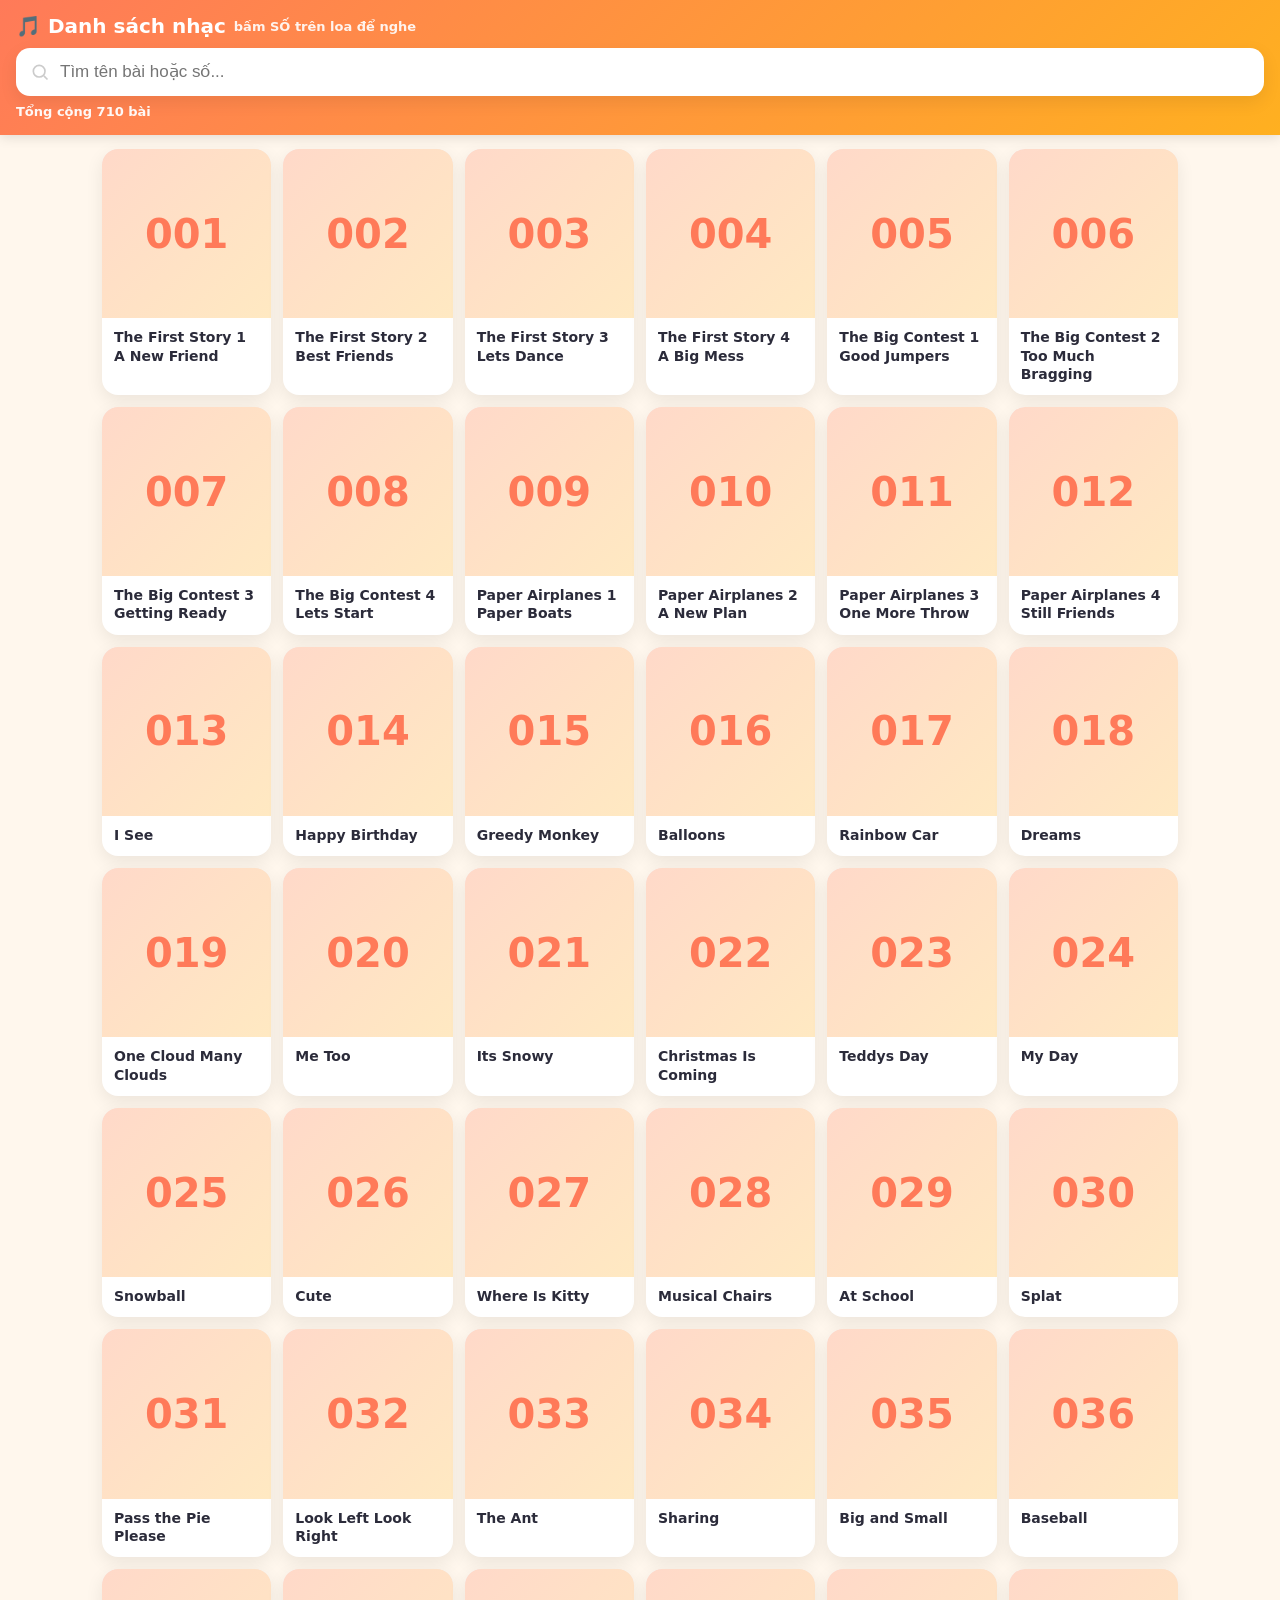
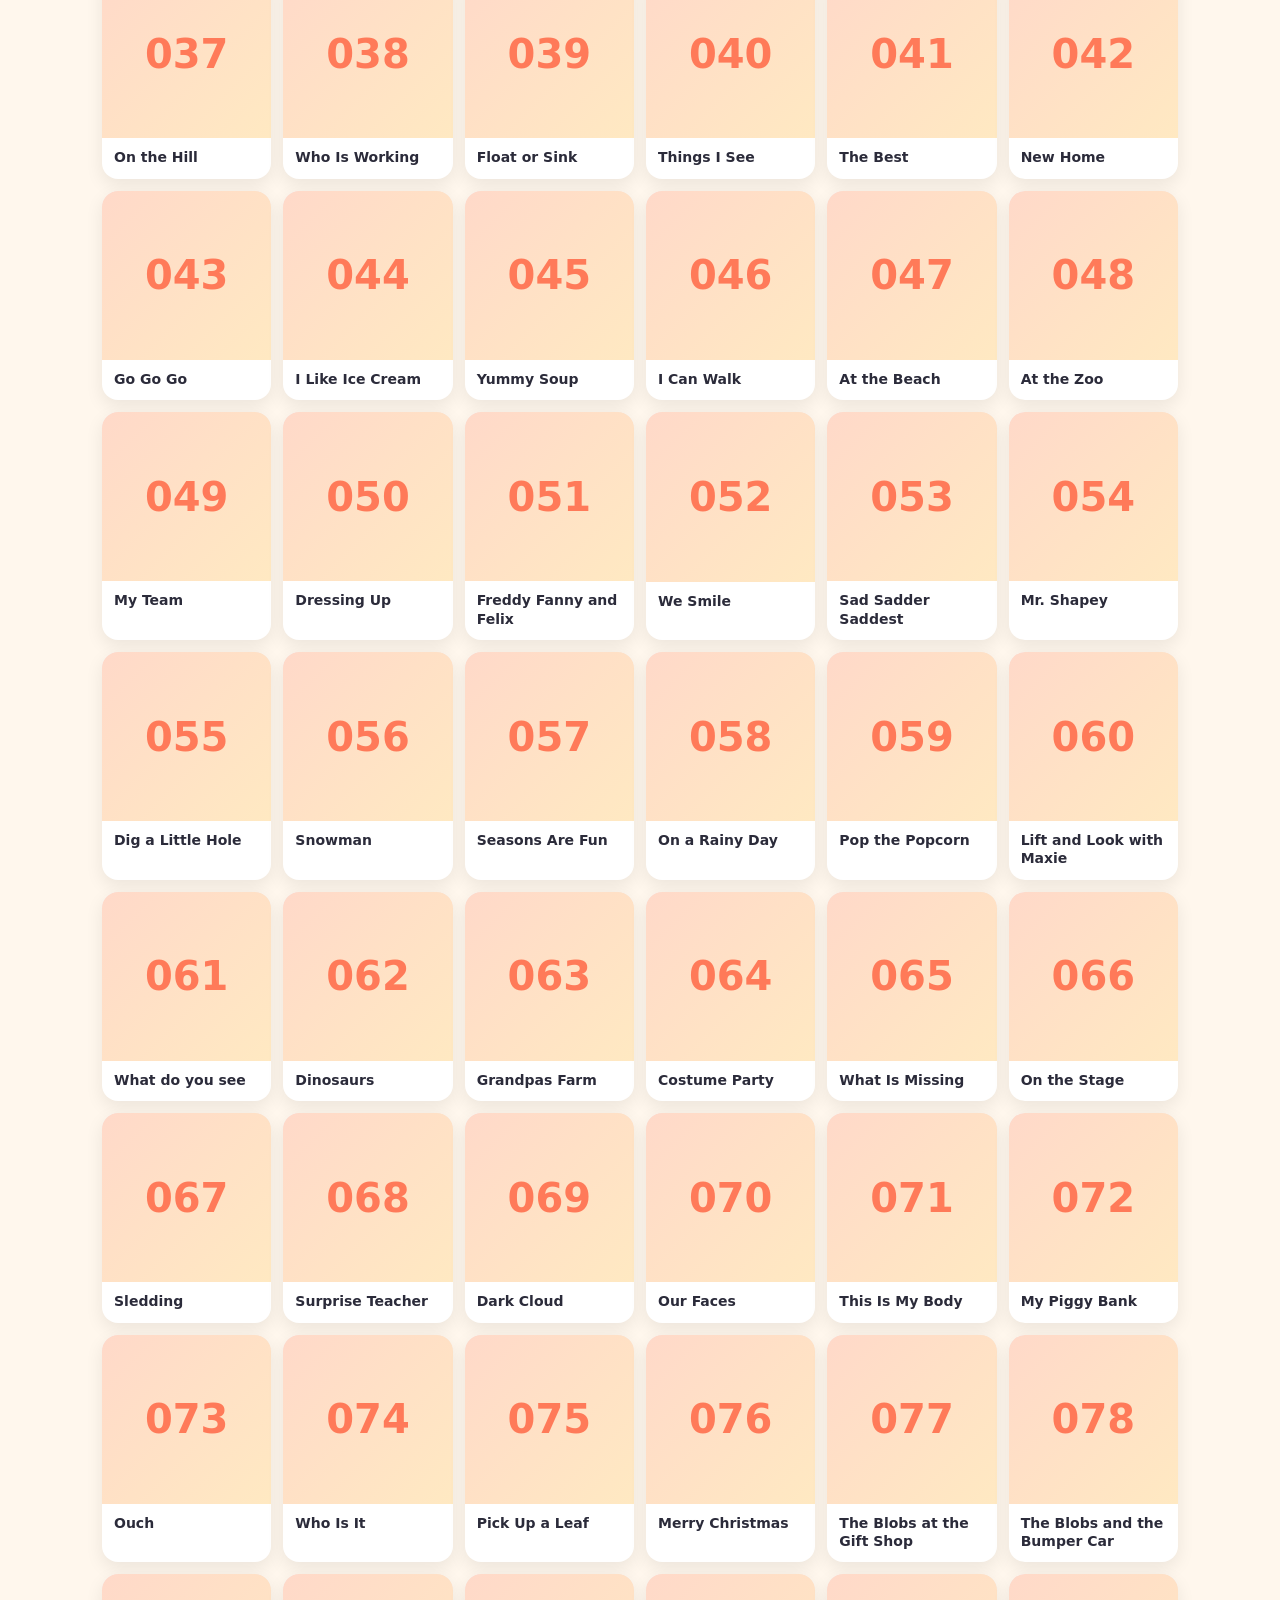
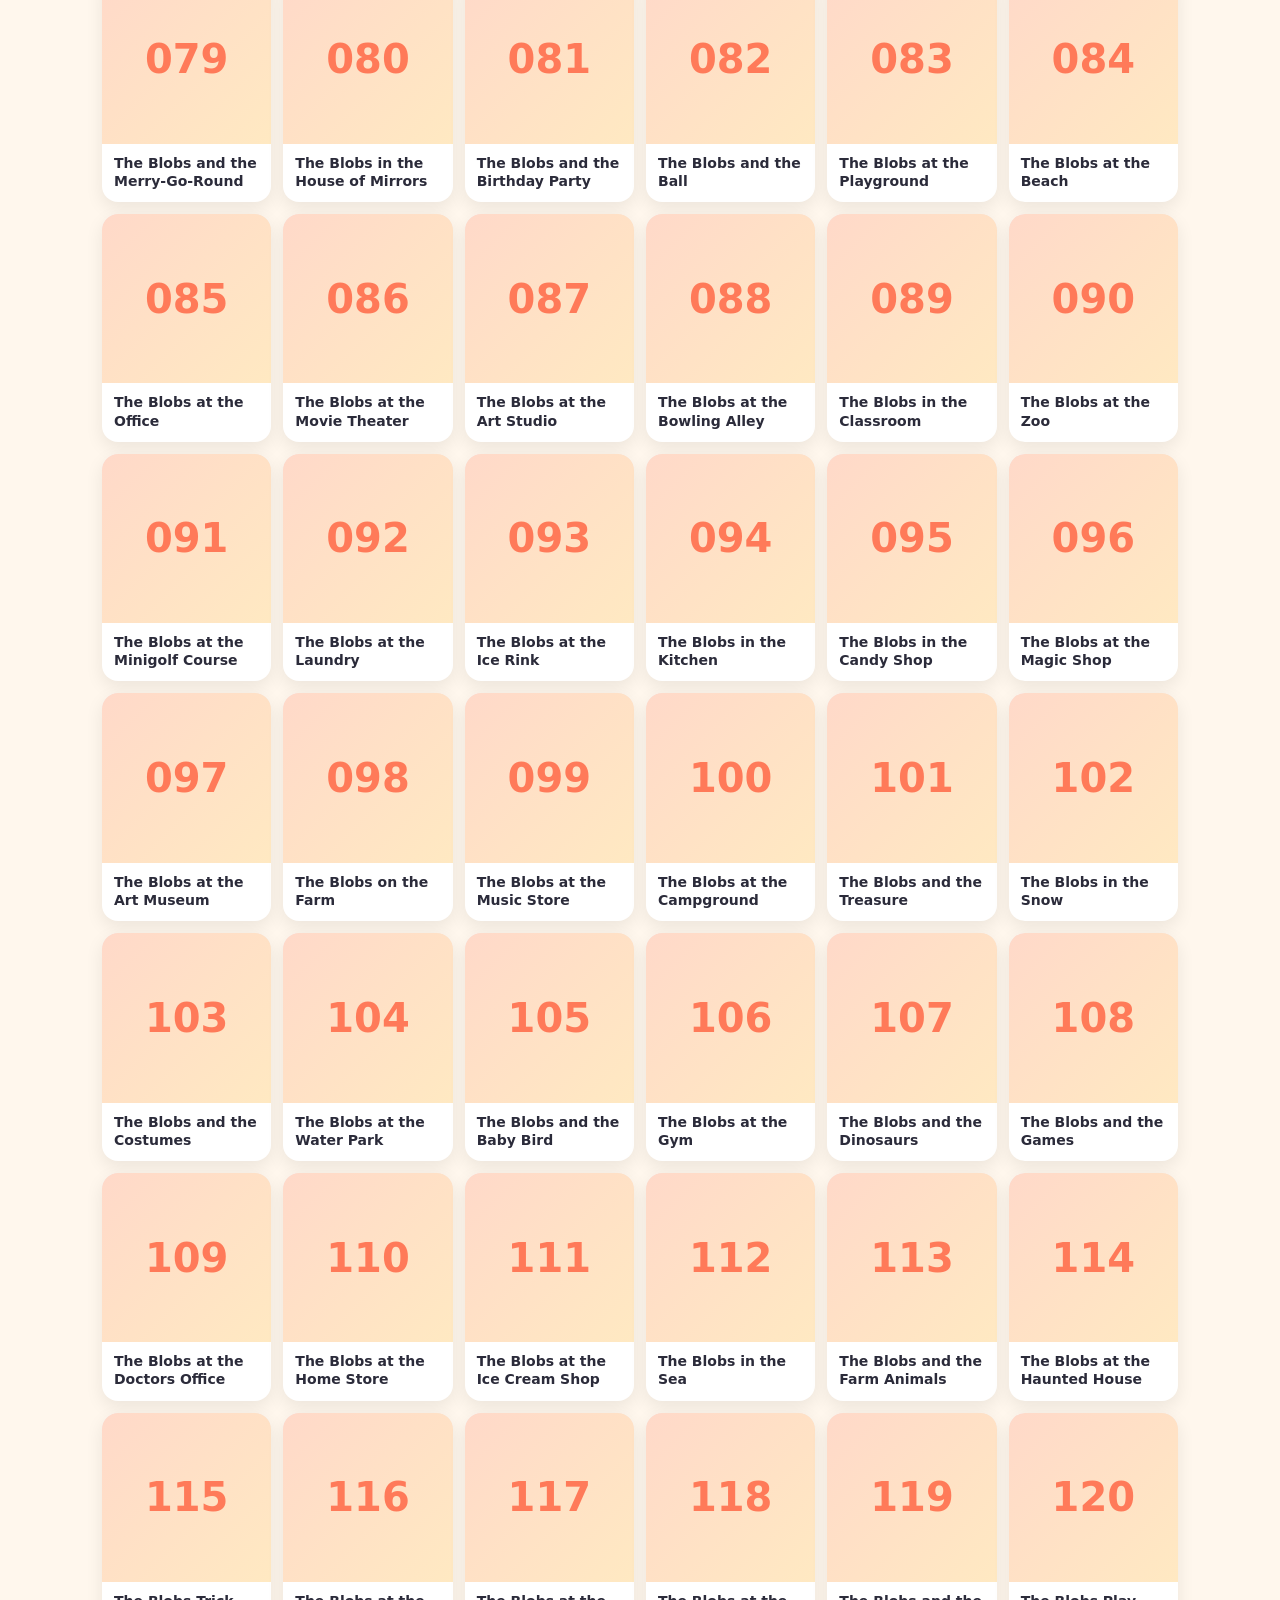
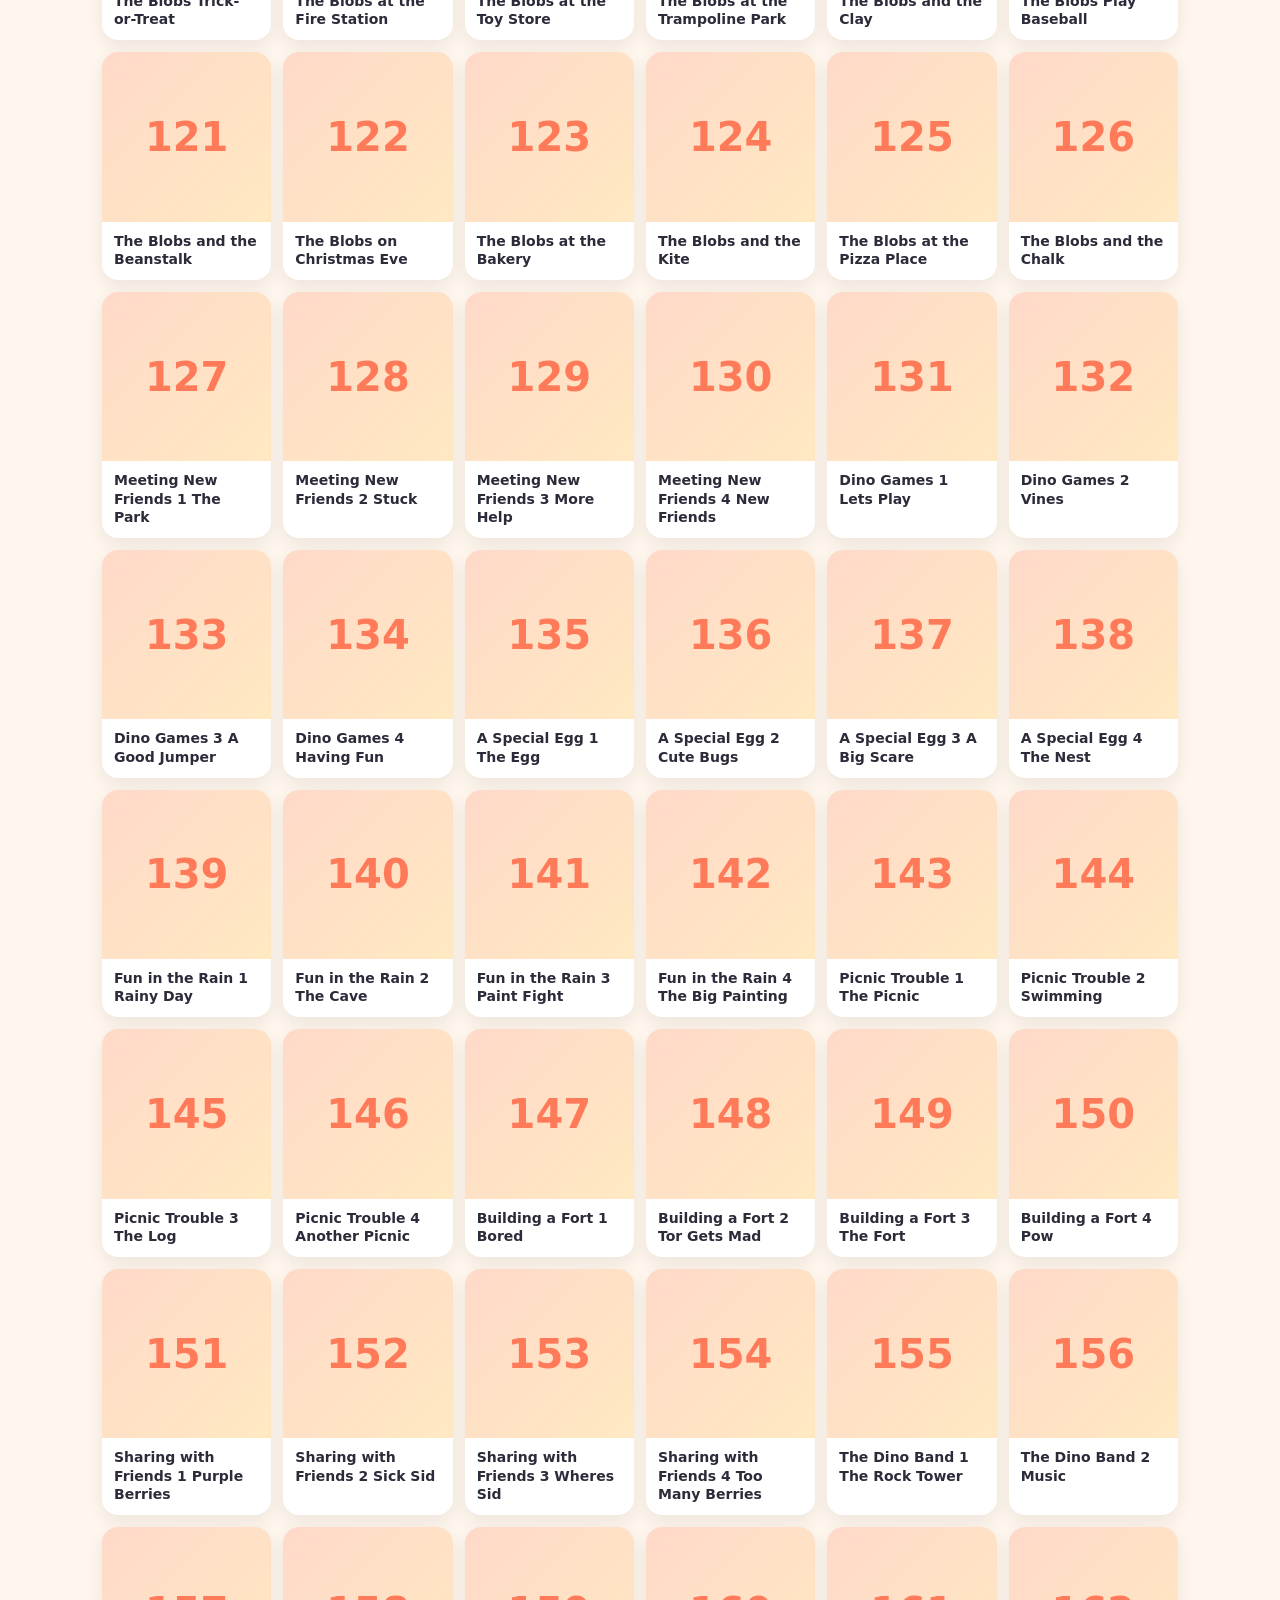
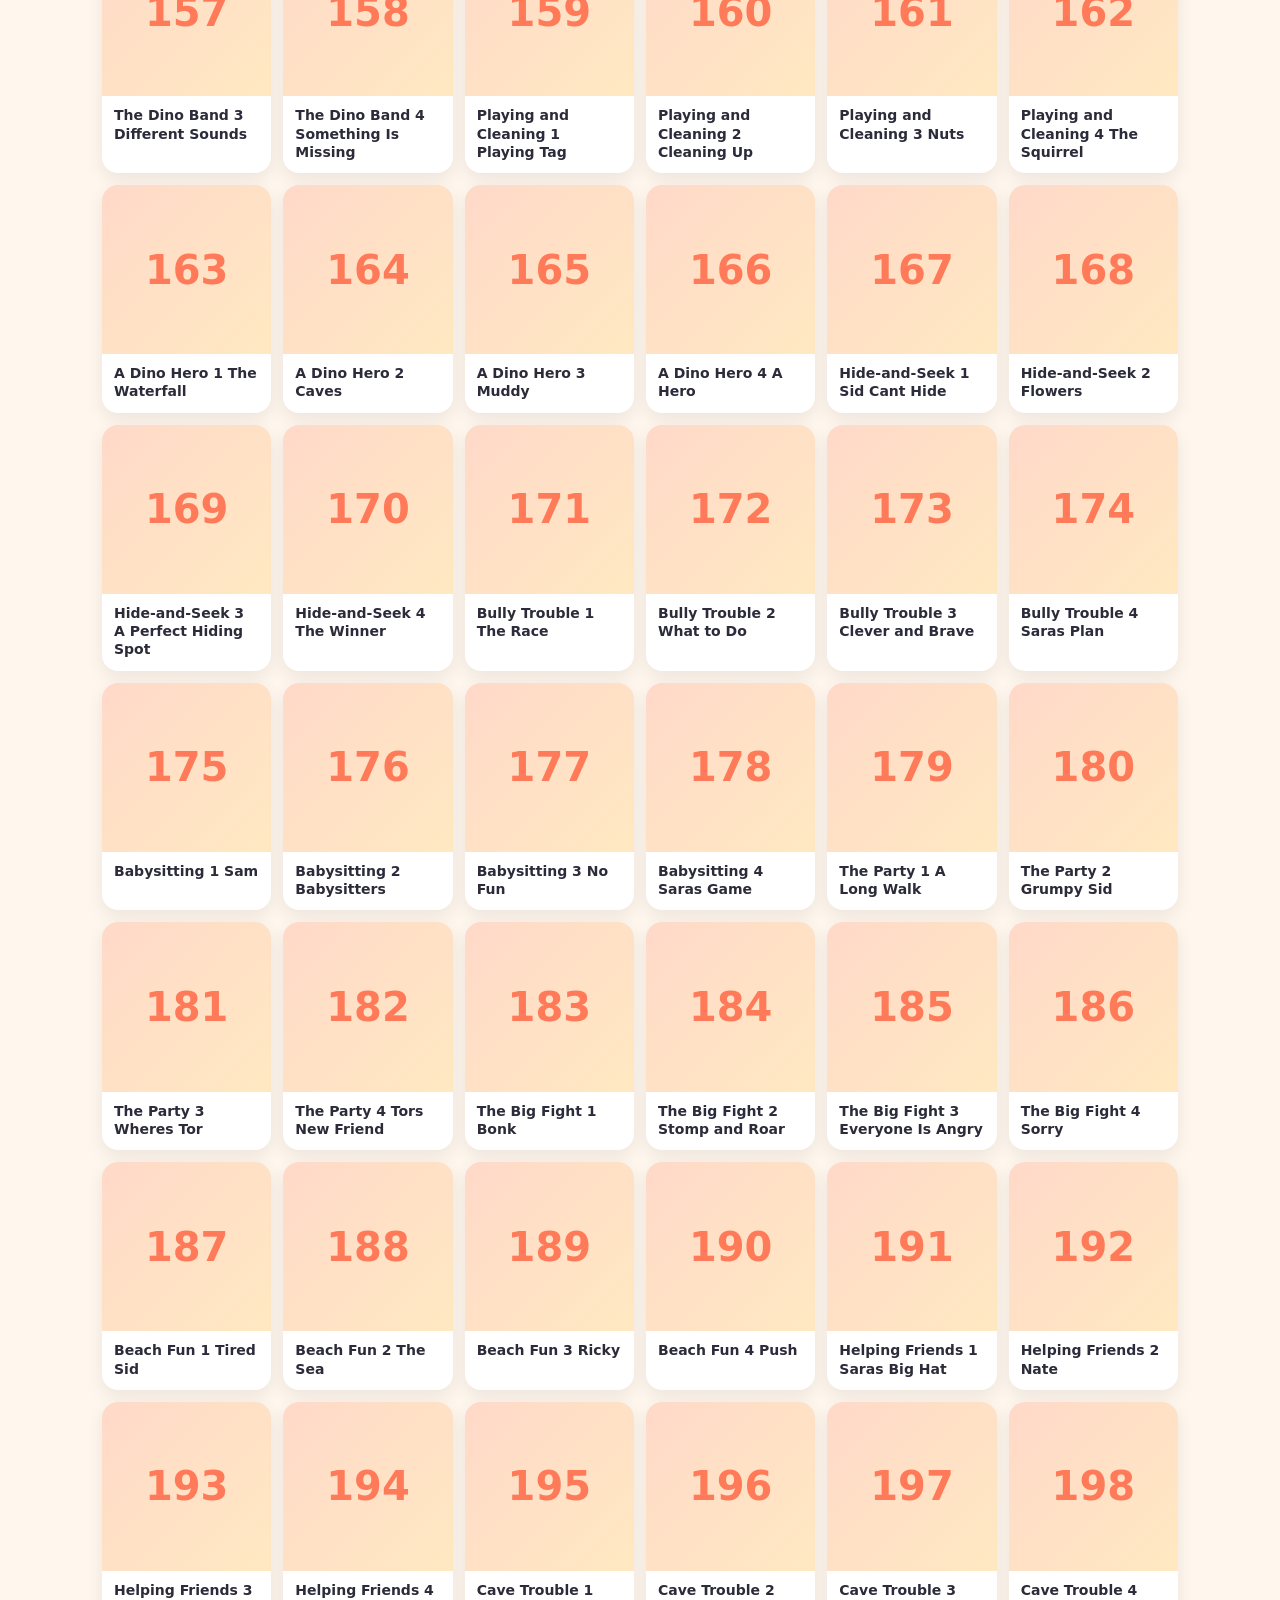
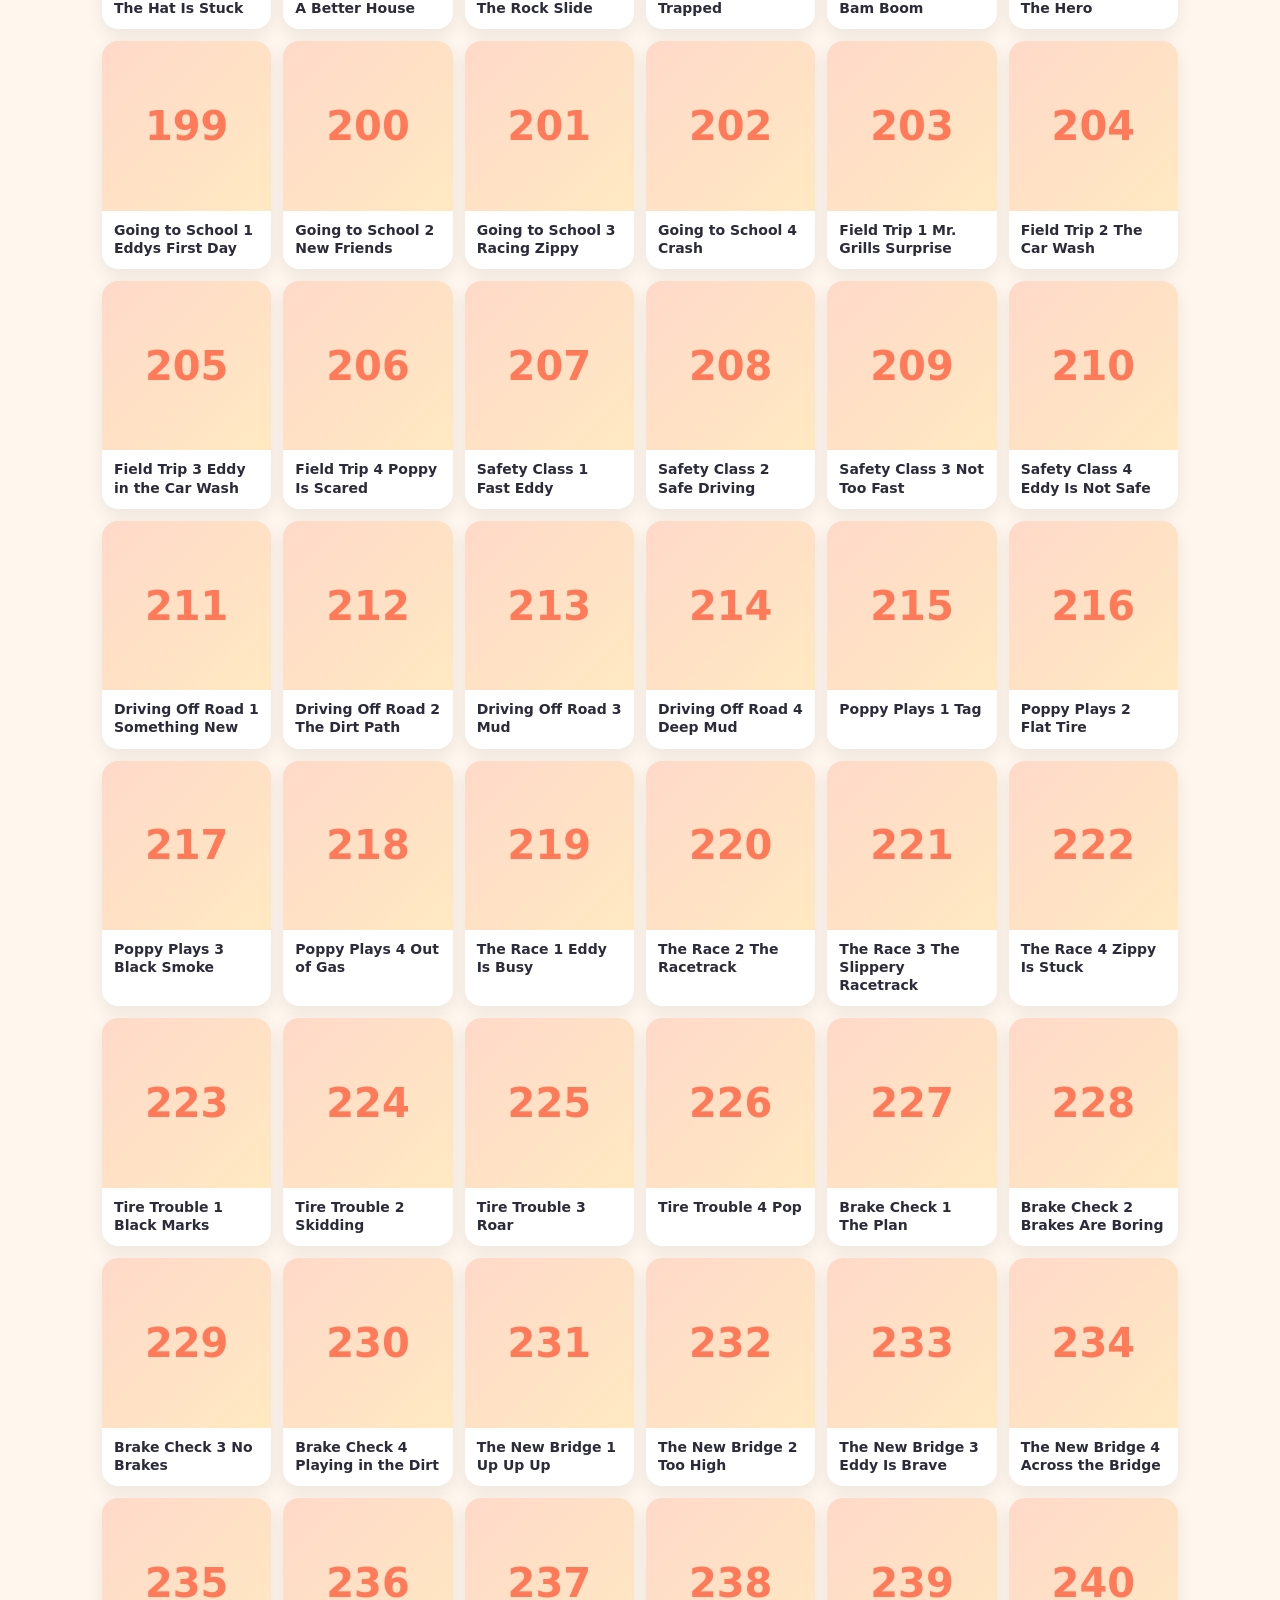
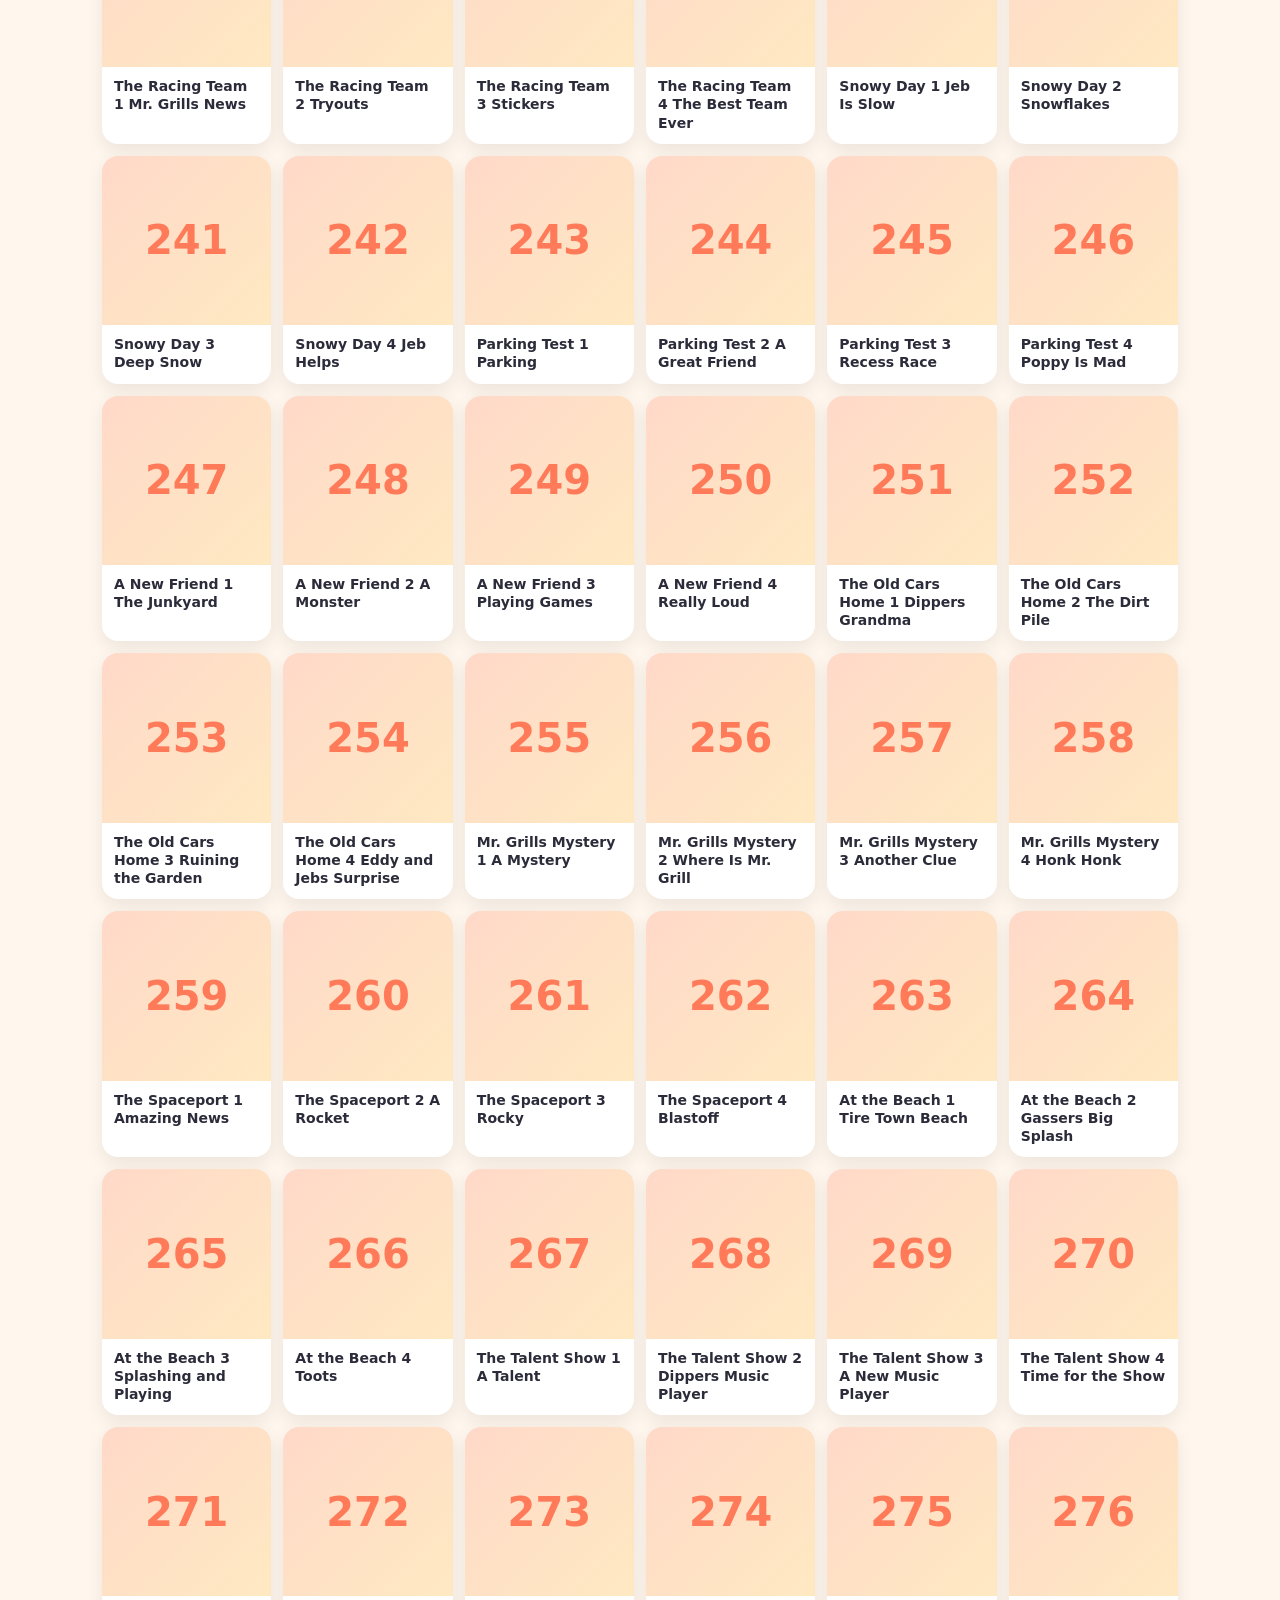
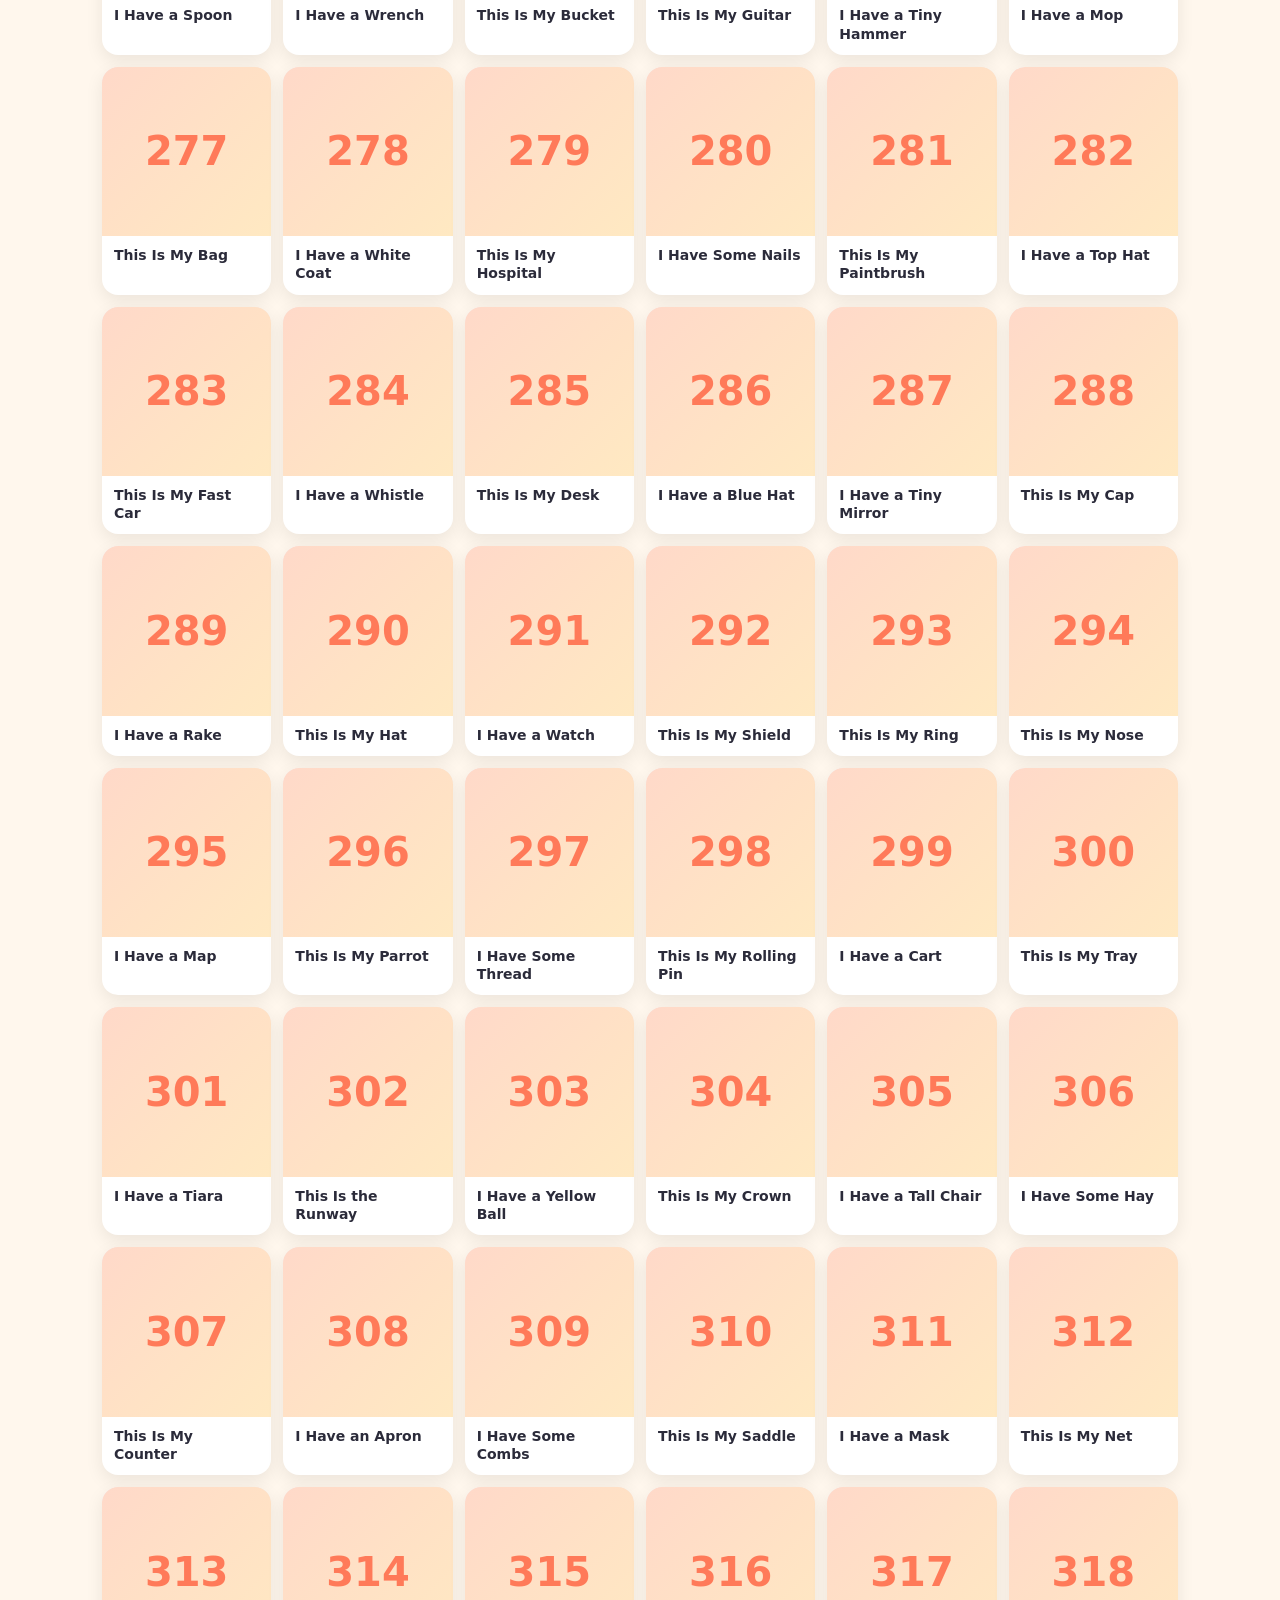
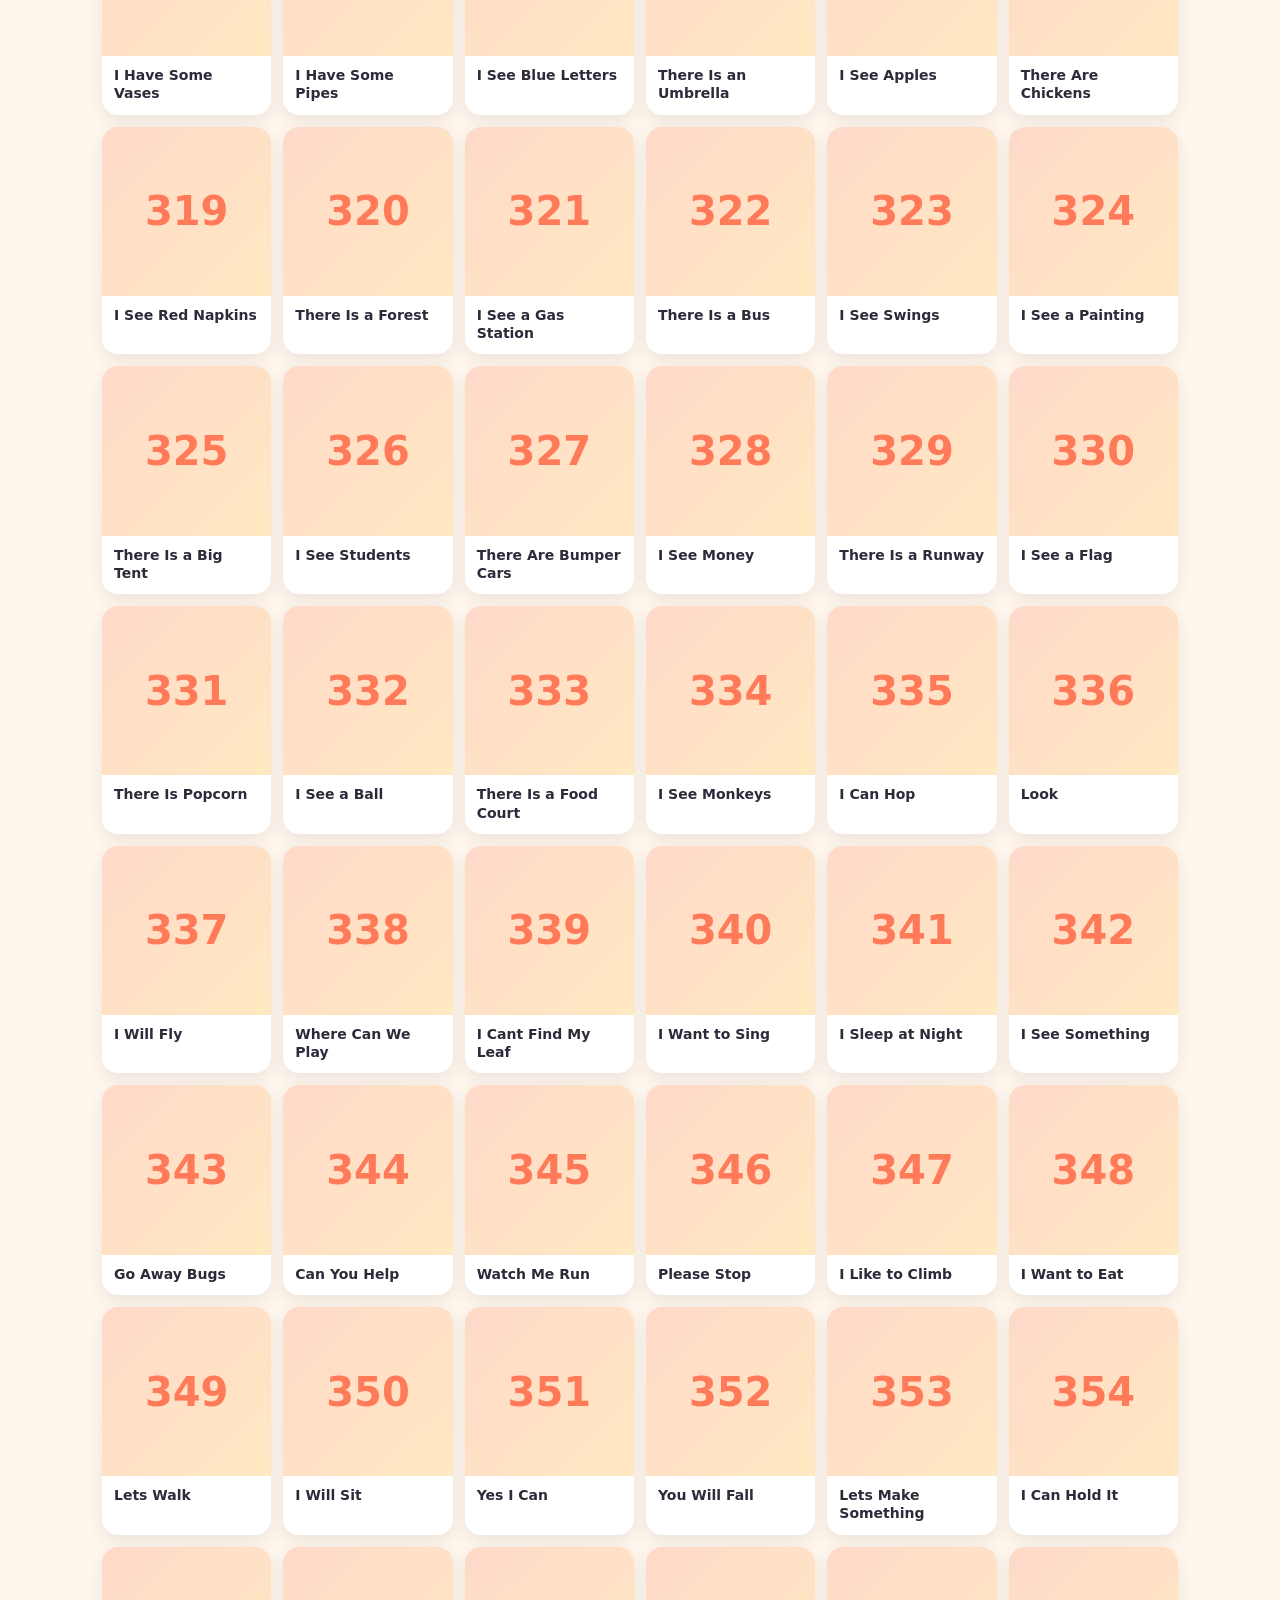
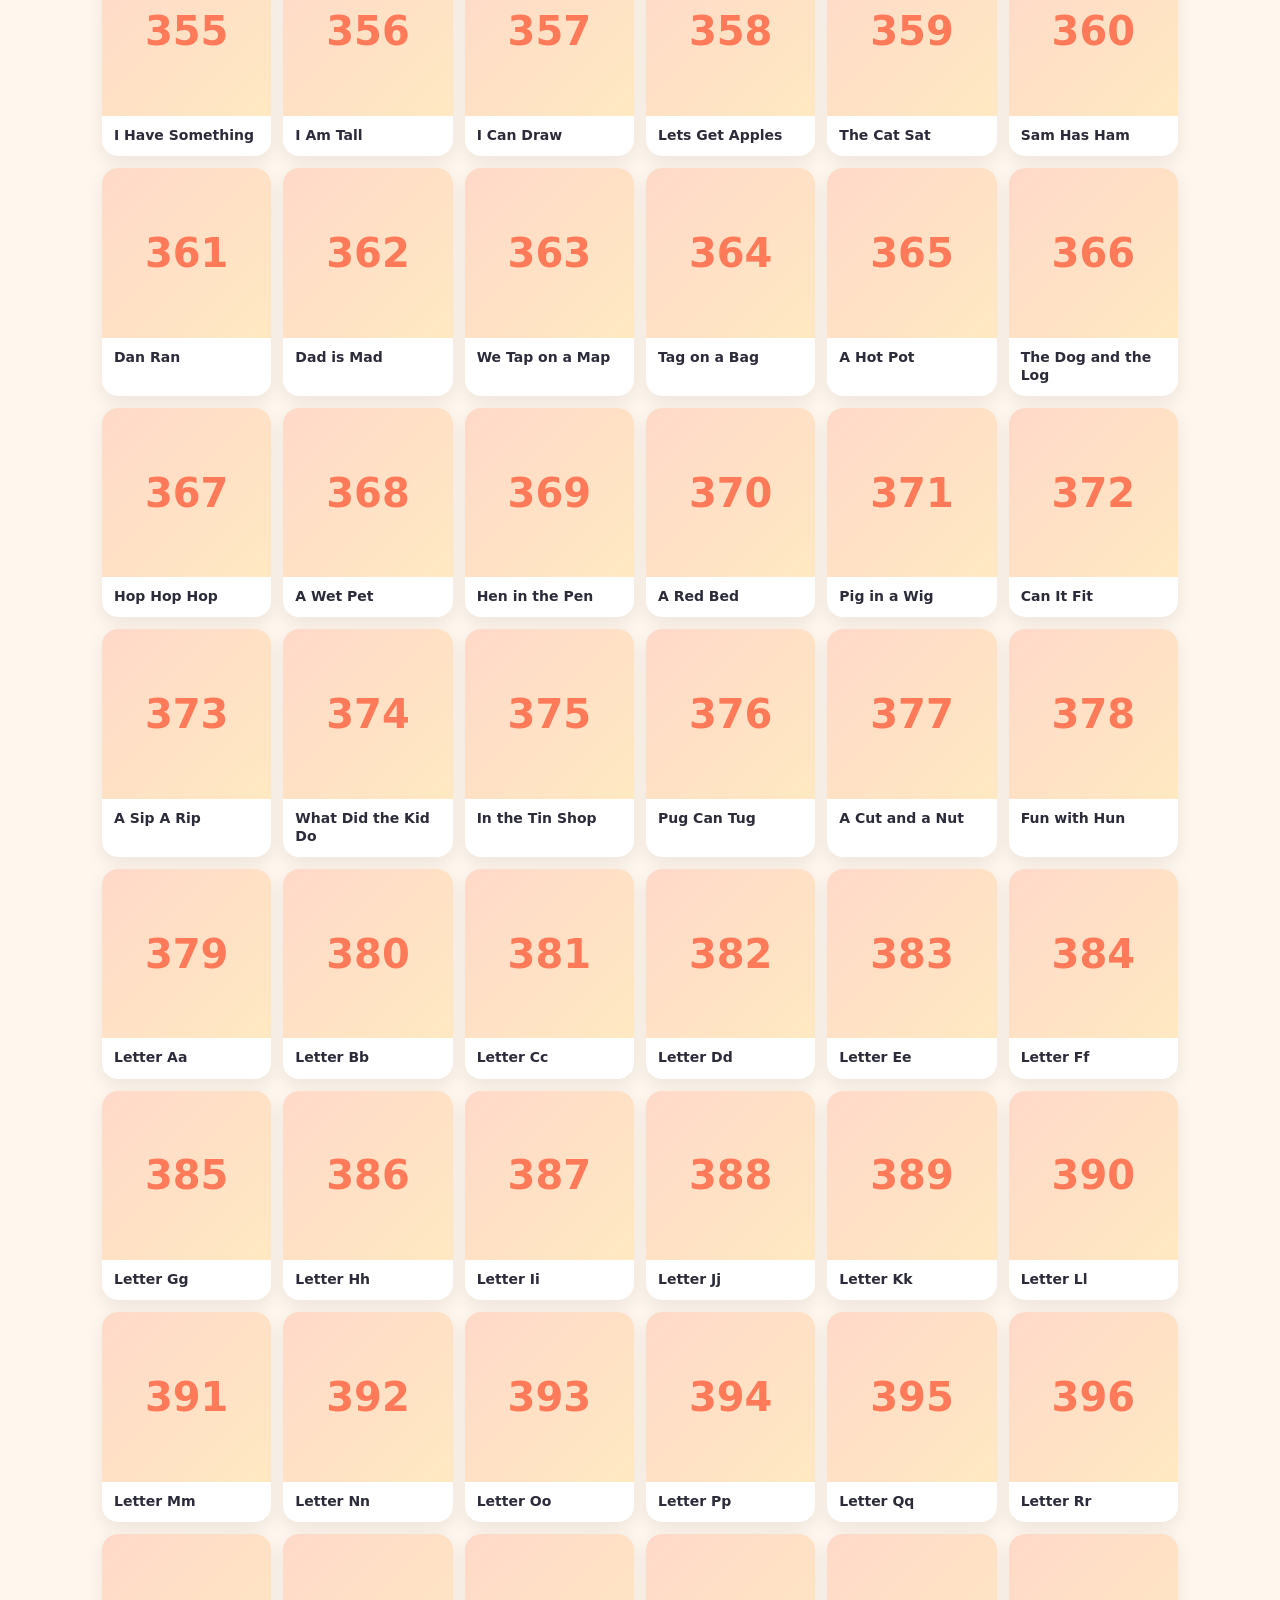
==== commit 55ad6a1d: "danh-sach.html: chuẩn hoá số hiển thị 3 chữ số (001–710)" ====
--- a/danh-sach.html
+++ b/danh-sach.html
@@ -94,11 +94,11 @@
   card.dataset.s = norm(t.t) + ' ' + numStr + ' ' + t.n;
   card.innerHTML =
     '<div class="thumb">'
-    + '<div class="num">'+t.n+'</div>'
+    + '<div class="num">'+numStr+'</div>'
     + (t.img
         ? '<img loading="lazy" src="'+t.img+'" alt="" onerror="this.style.display=\'none\';this.parentNode.querySelector(\'.fallback\').style.display=\'flex\'">'
         : '')
-    + '<div class="fallback"'+(t.img?'':' style="display:flex"')+'>'+t.n+'</div>'
+    + '<div class="fallback"'+(t.img?'':' style="display:flex"')+'>'+numStr+'</div>'
     + '</div>'
     + '<div class="name">'+t.t.replace(/&/g,'&amp;').replace(/</g,'&lt;')+'</div>';
   frag.appendChild(card);
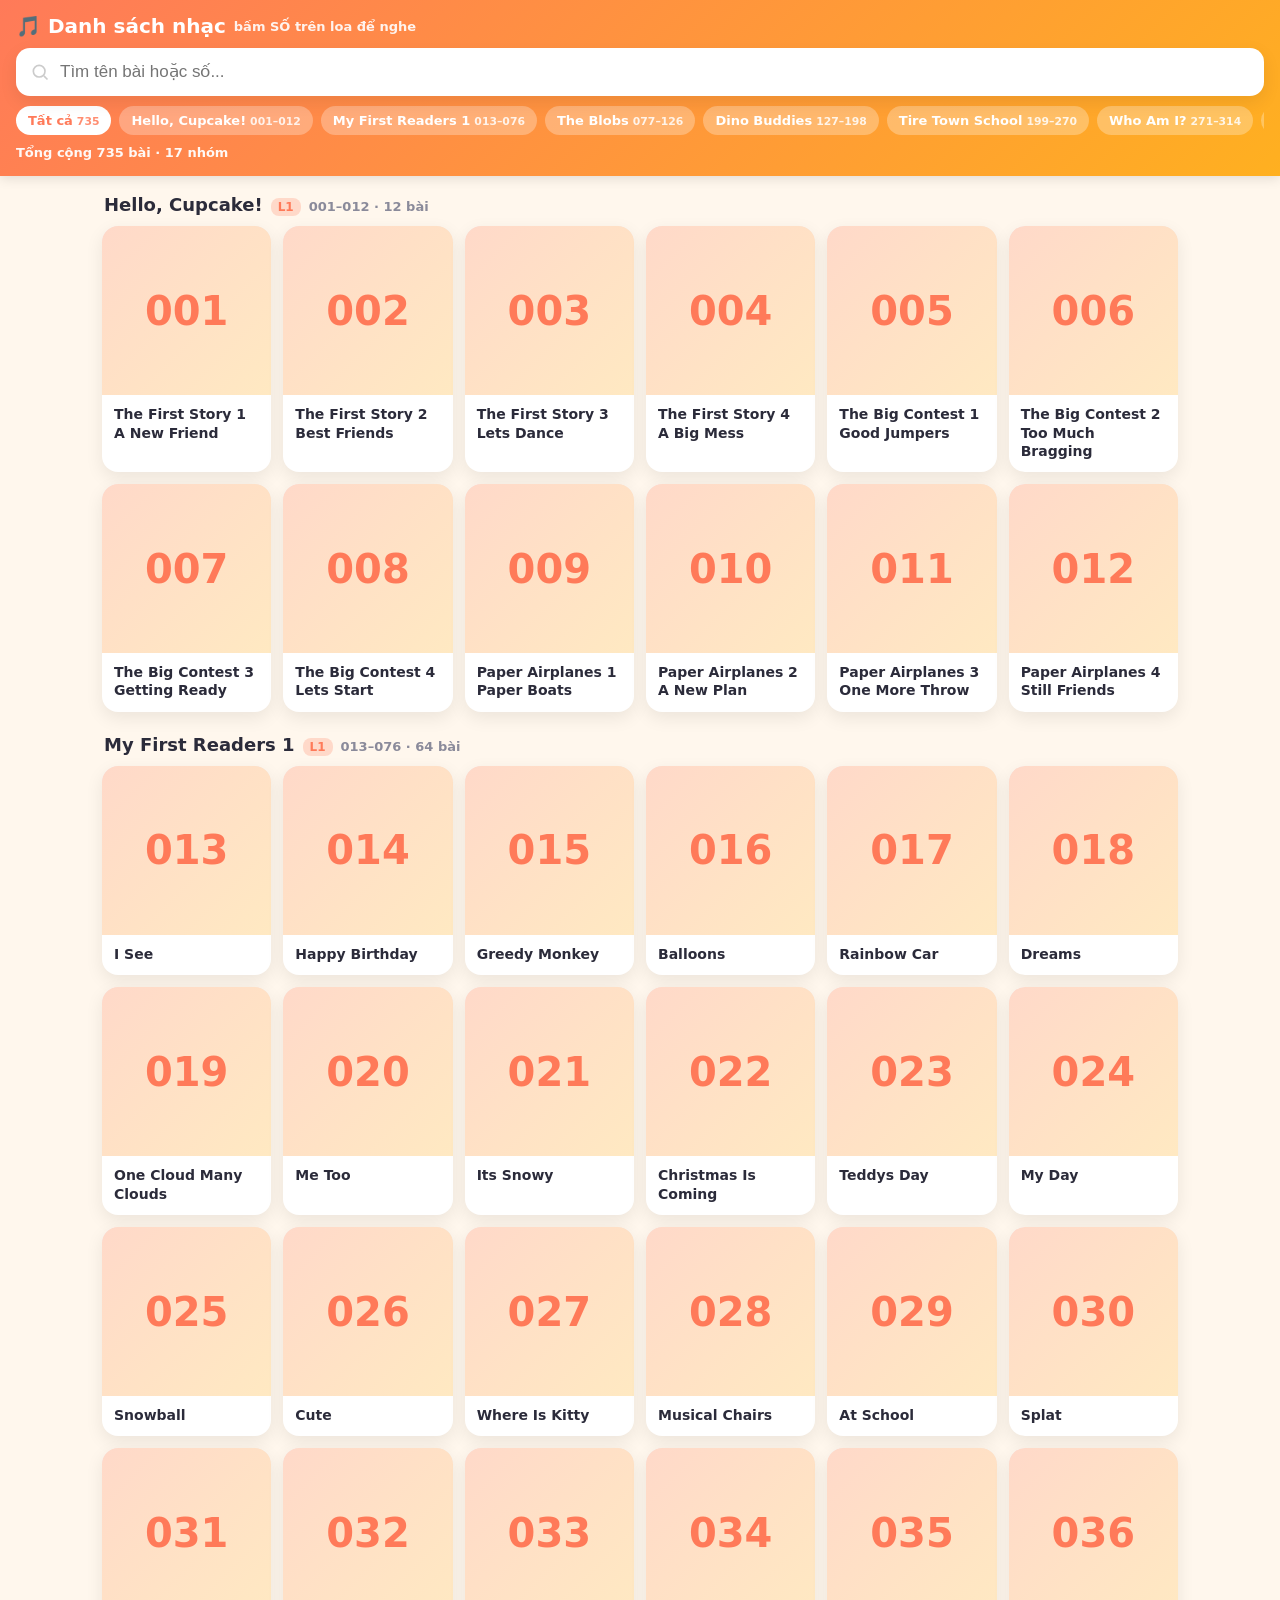
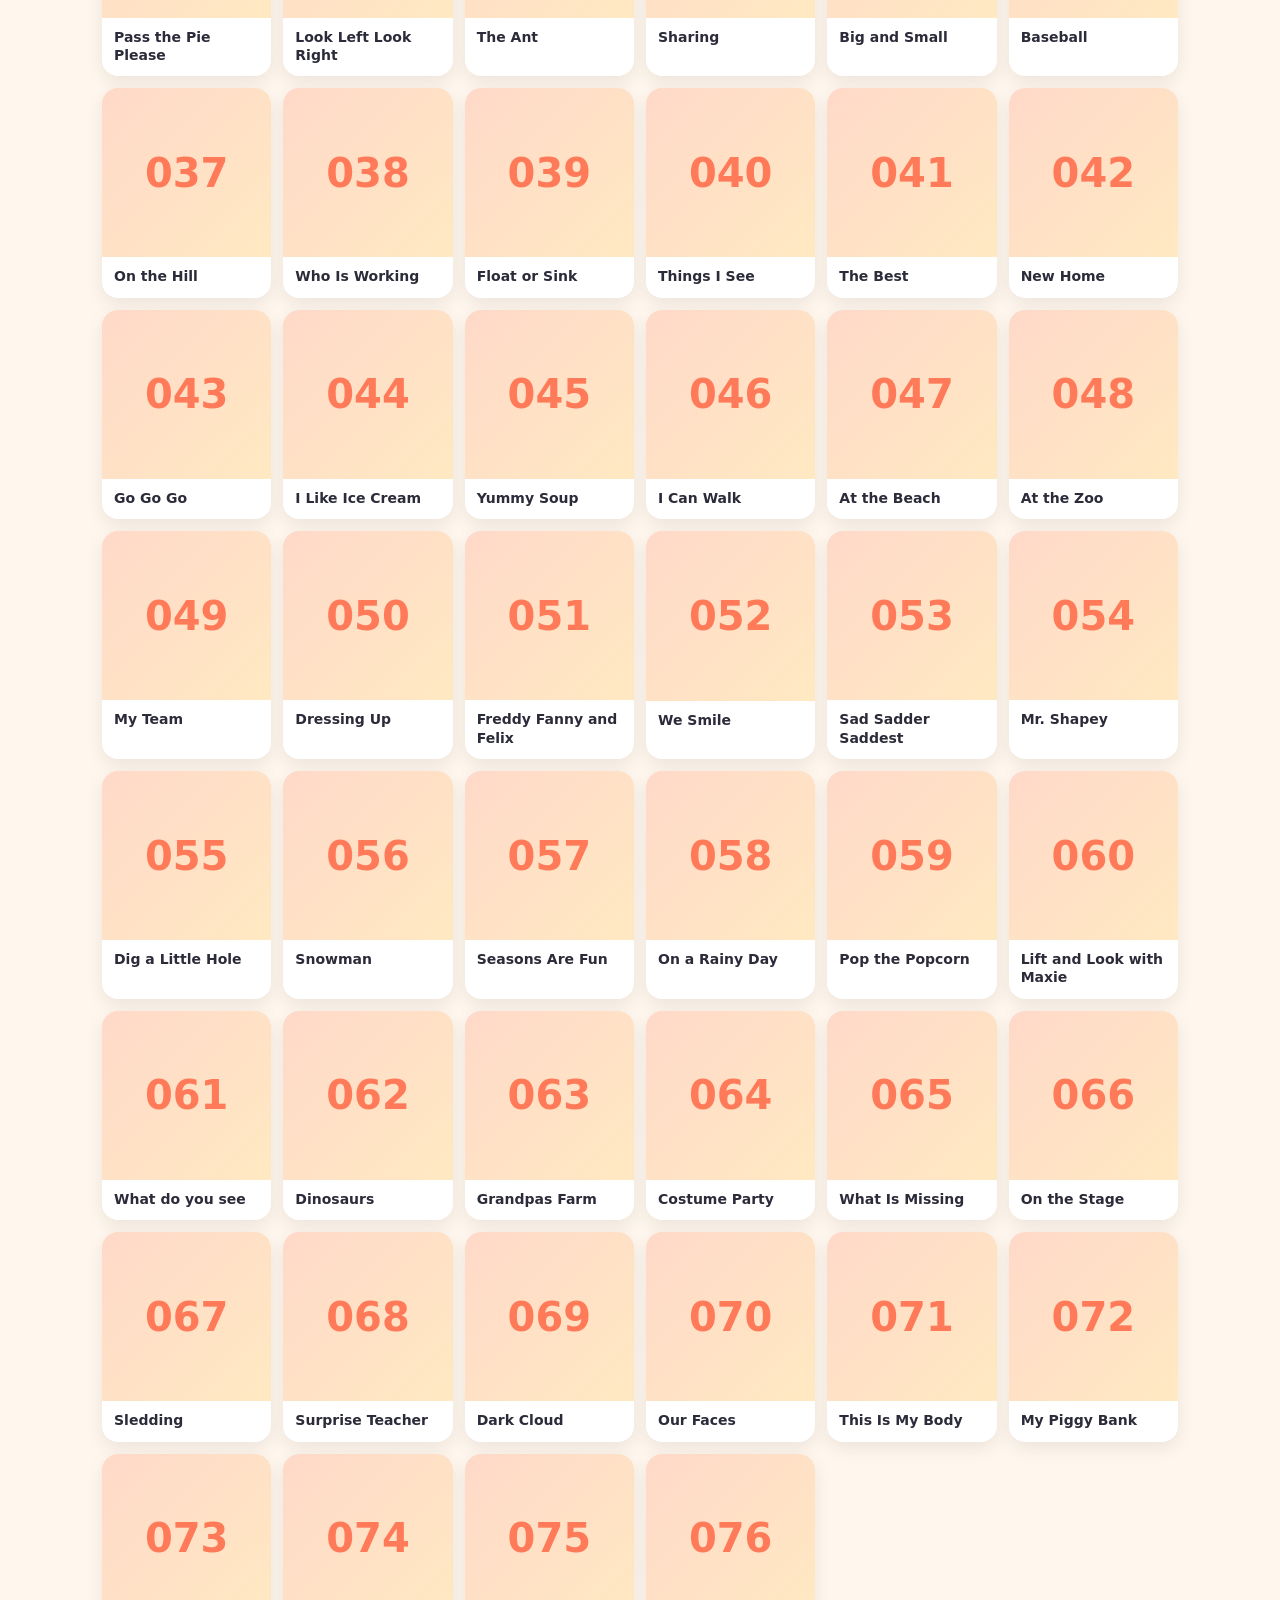
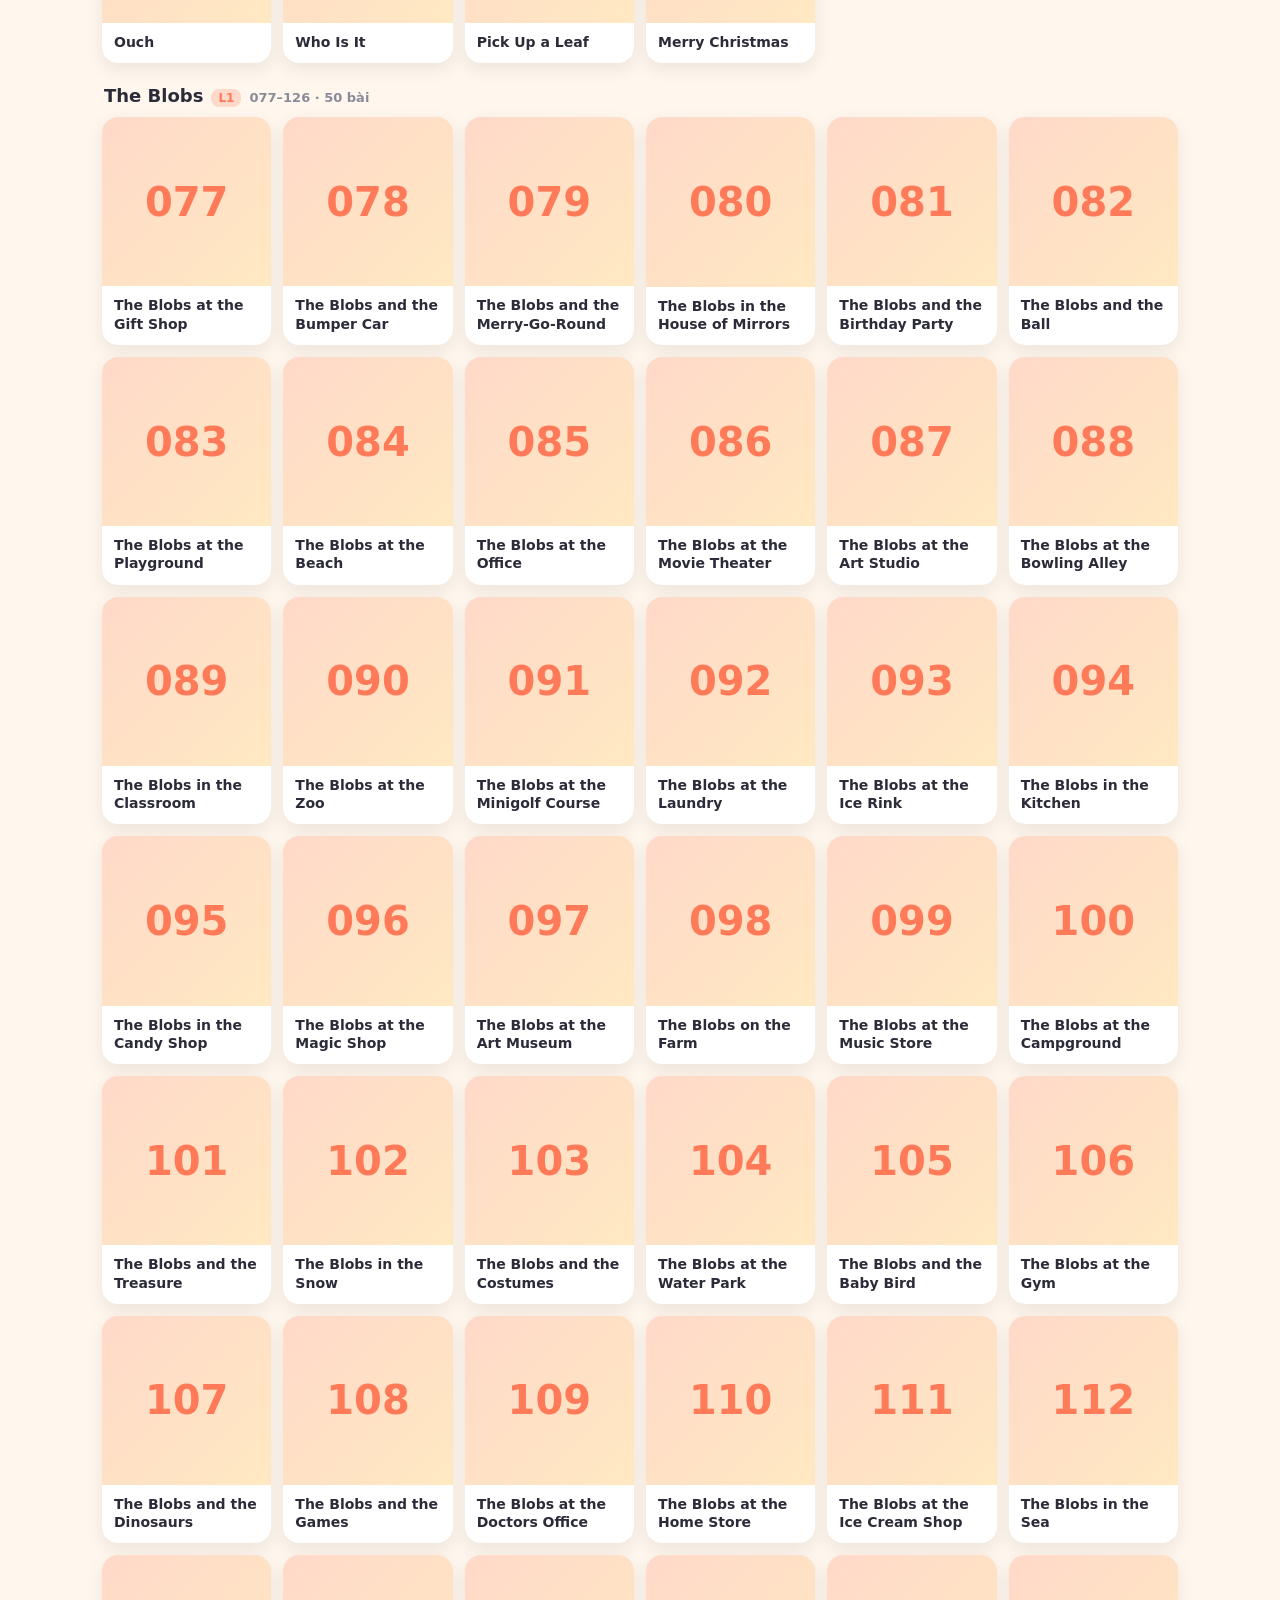
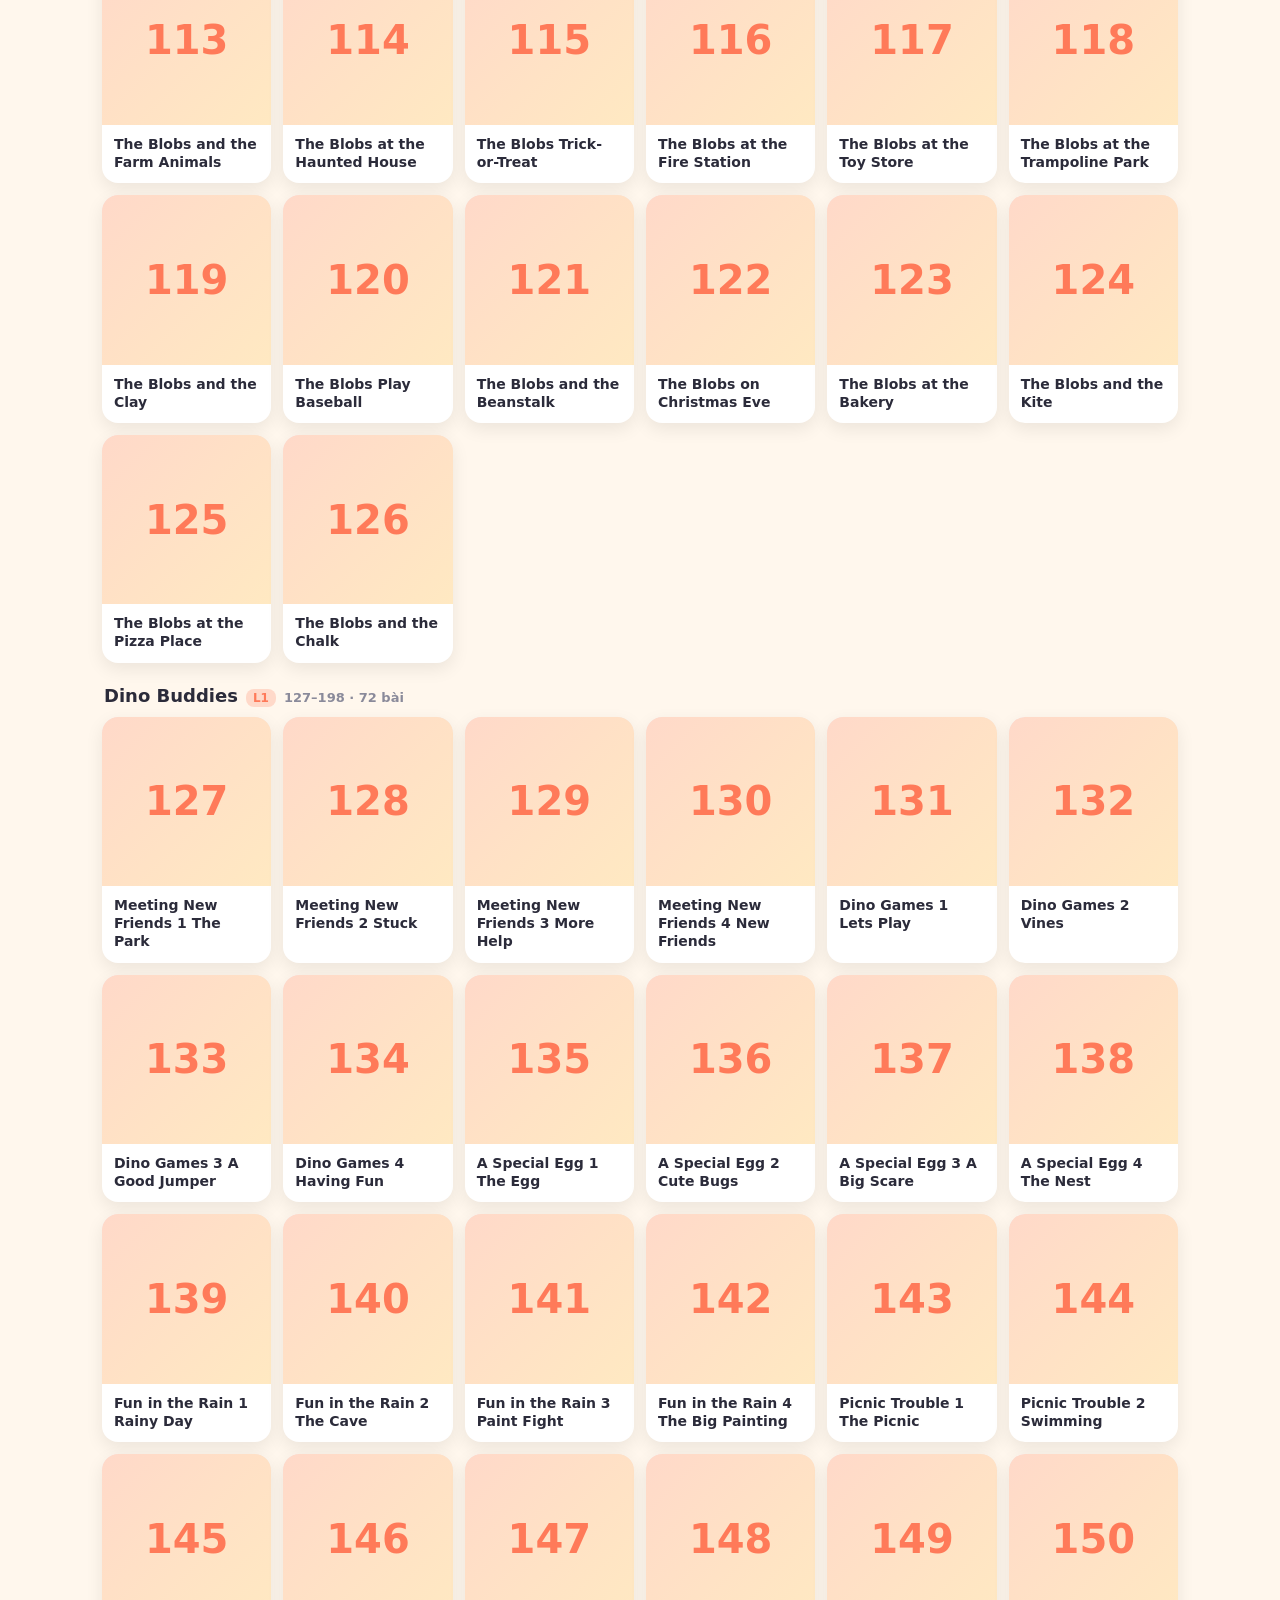
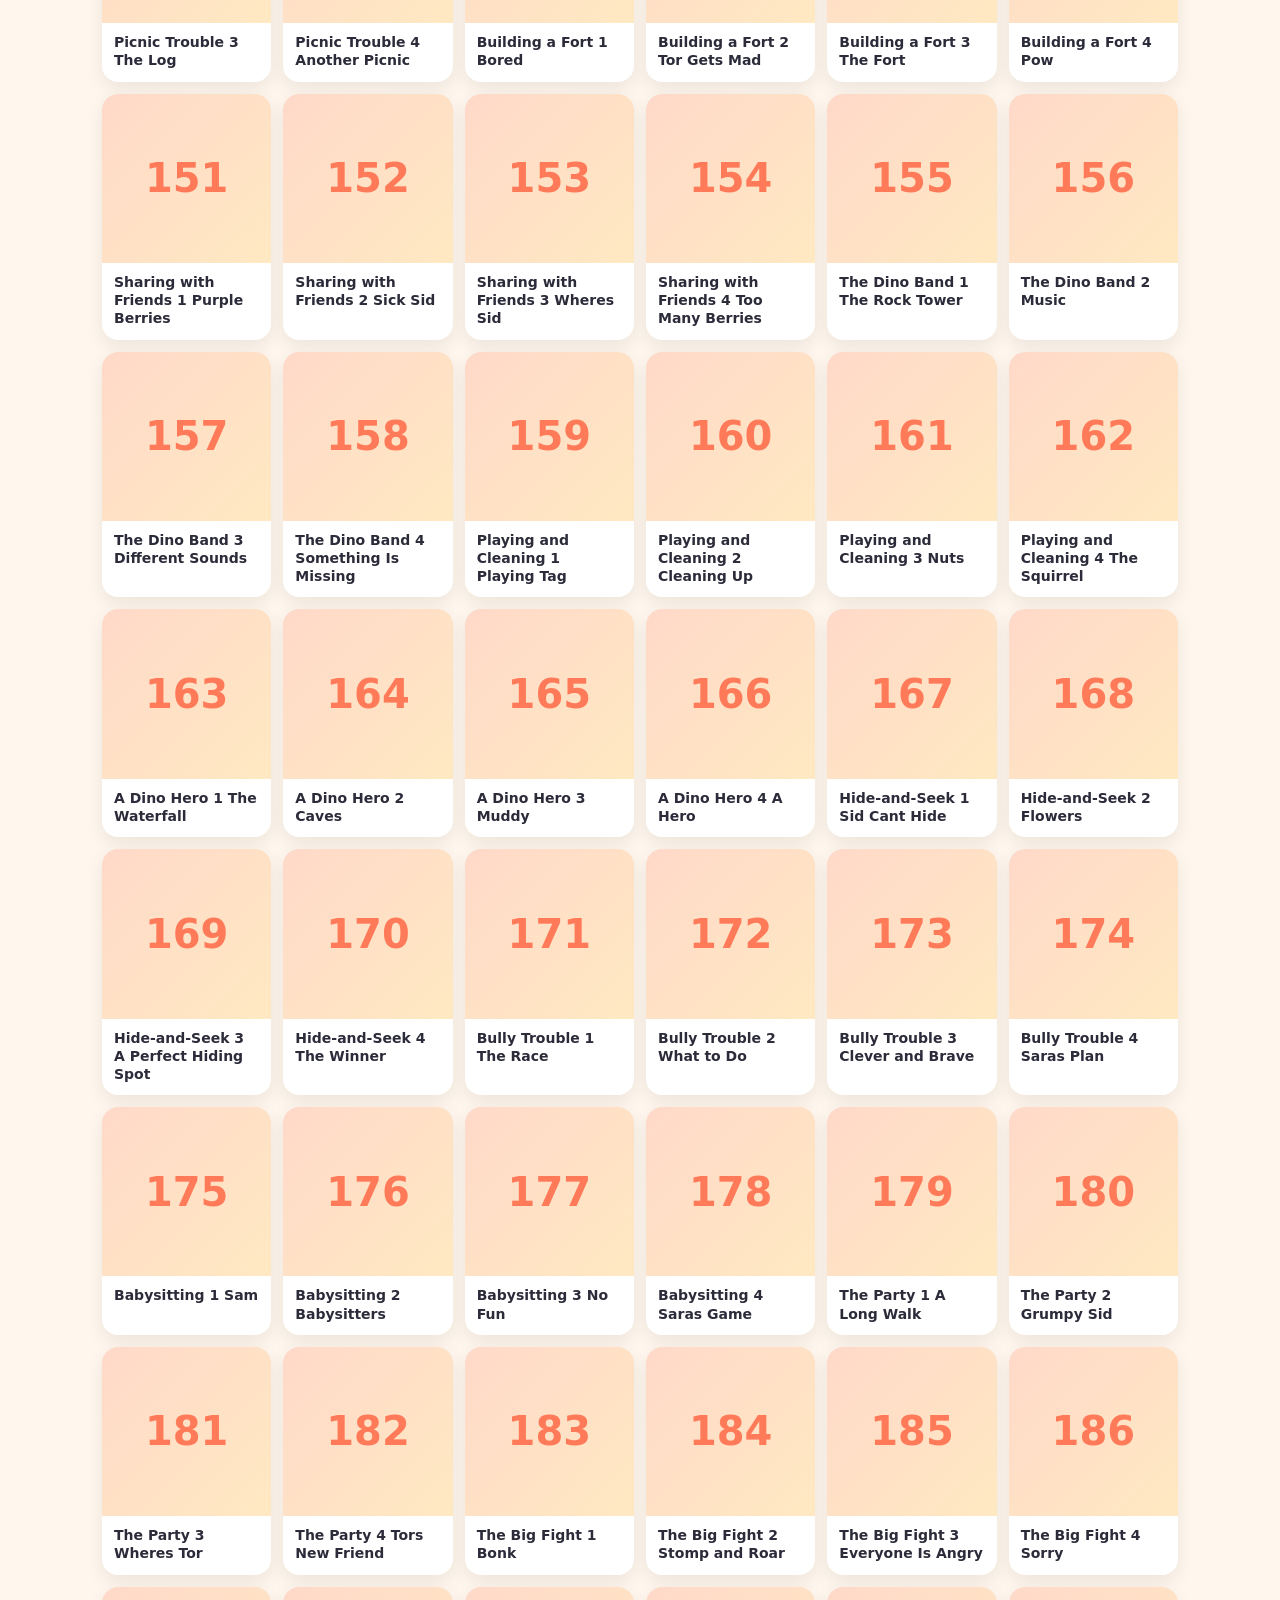
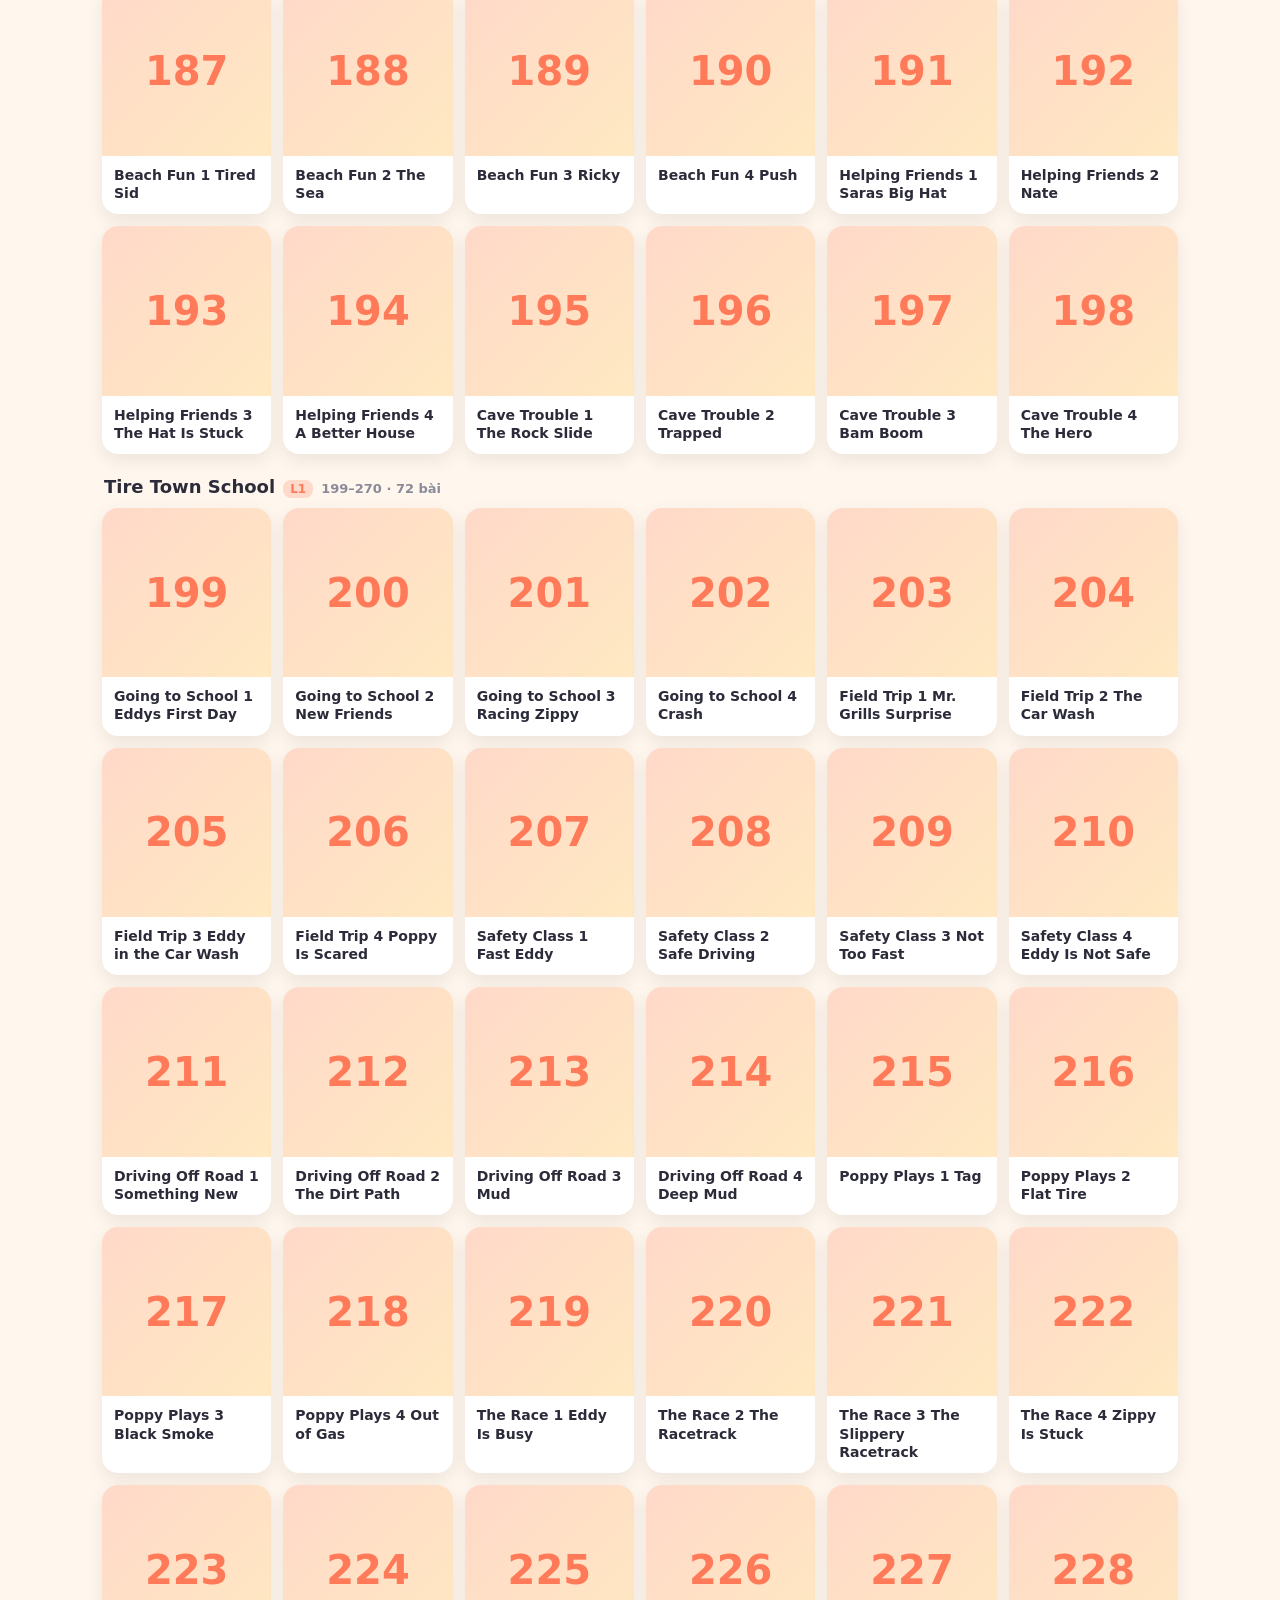
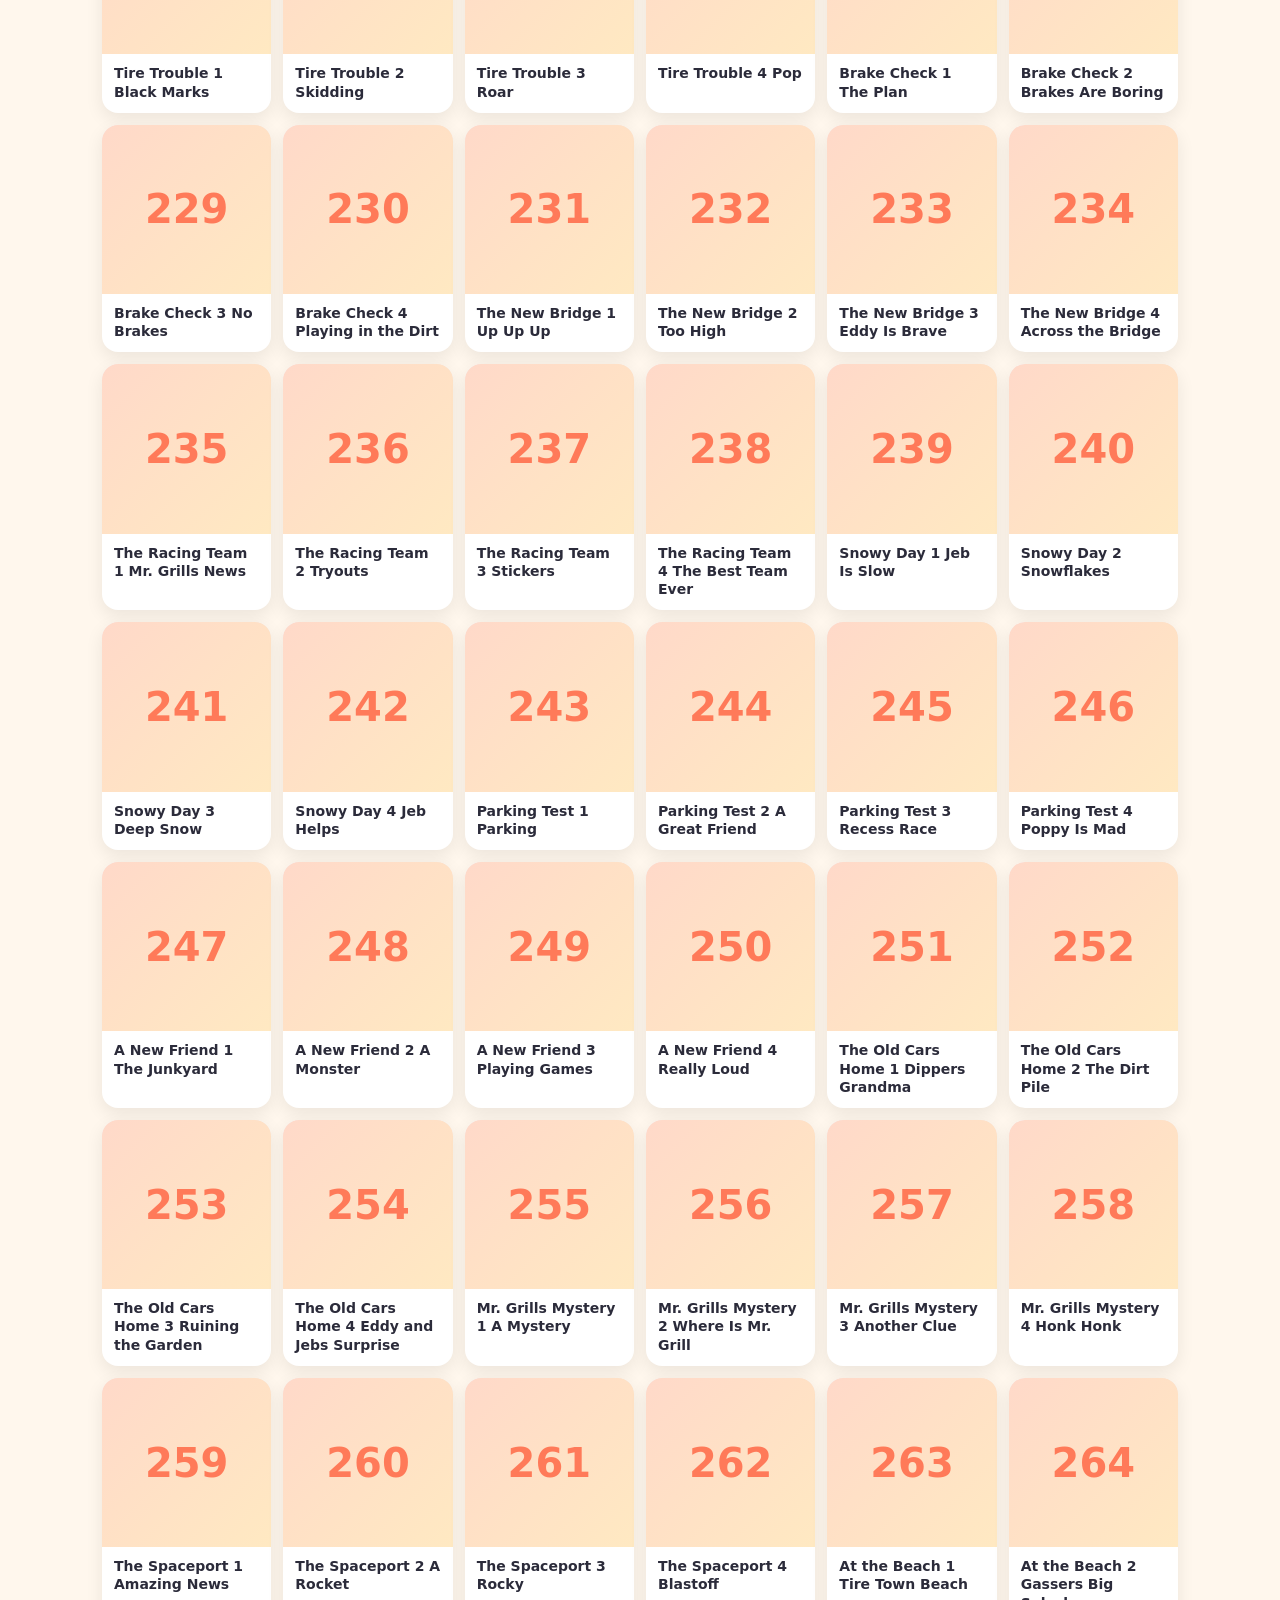
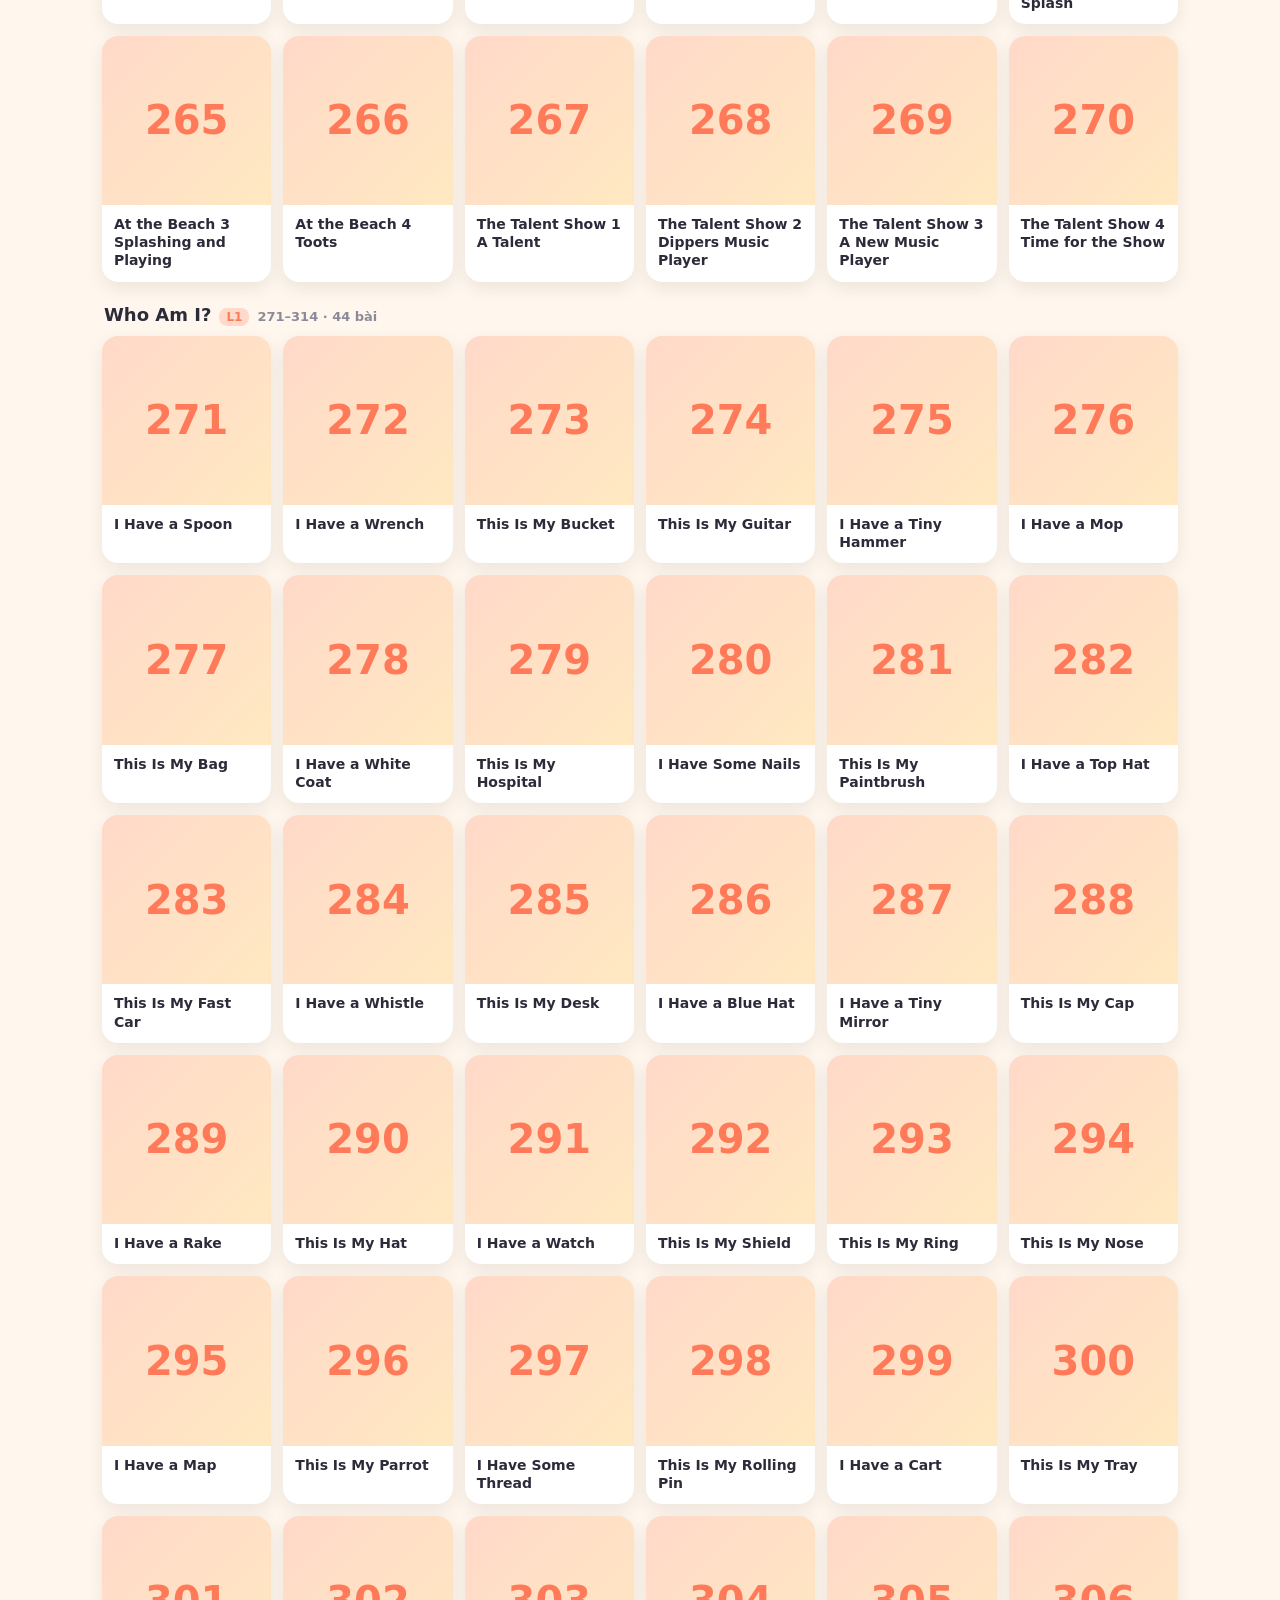
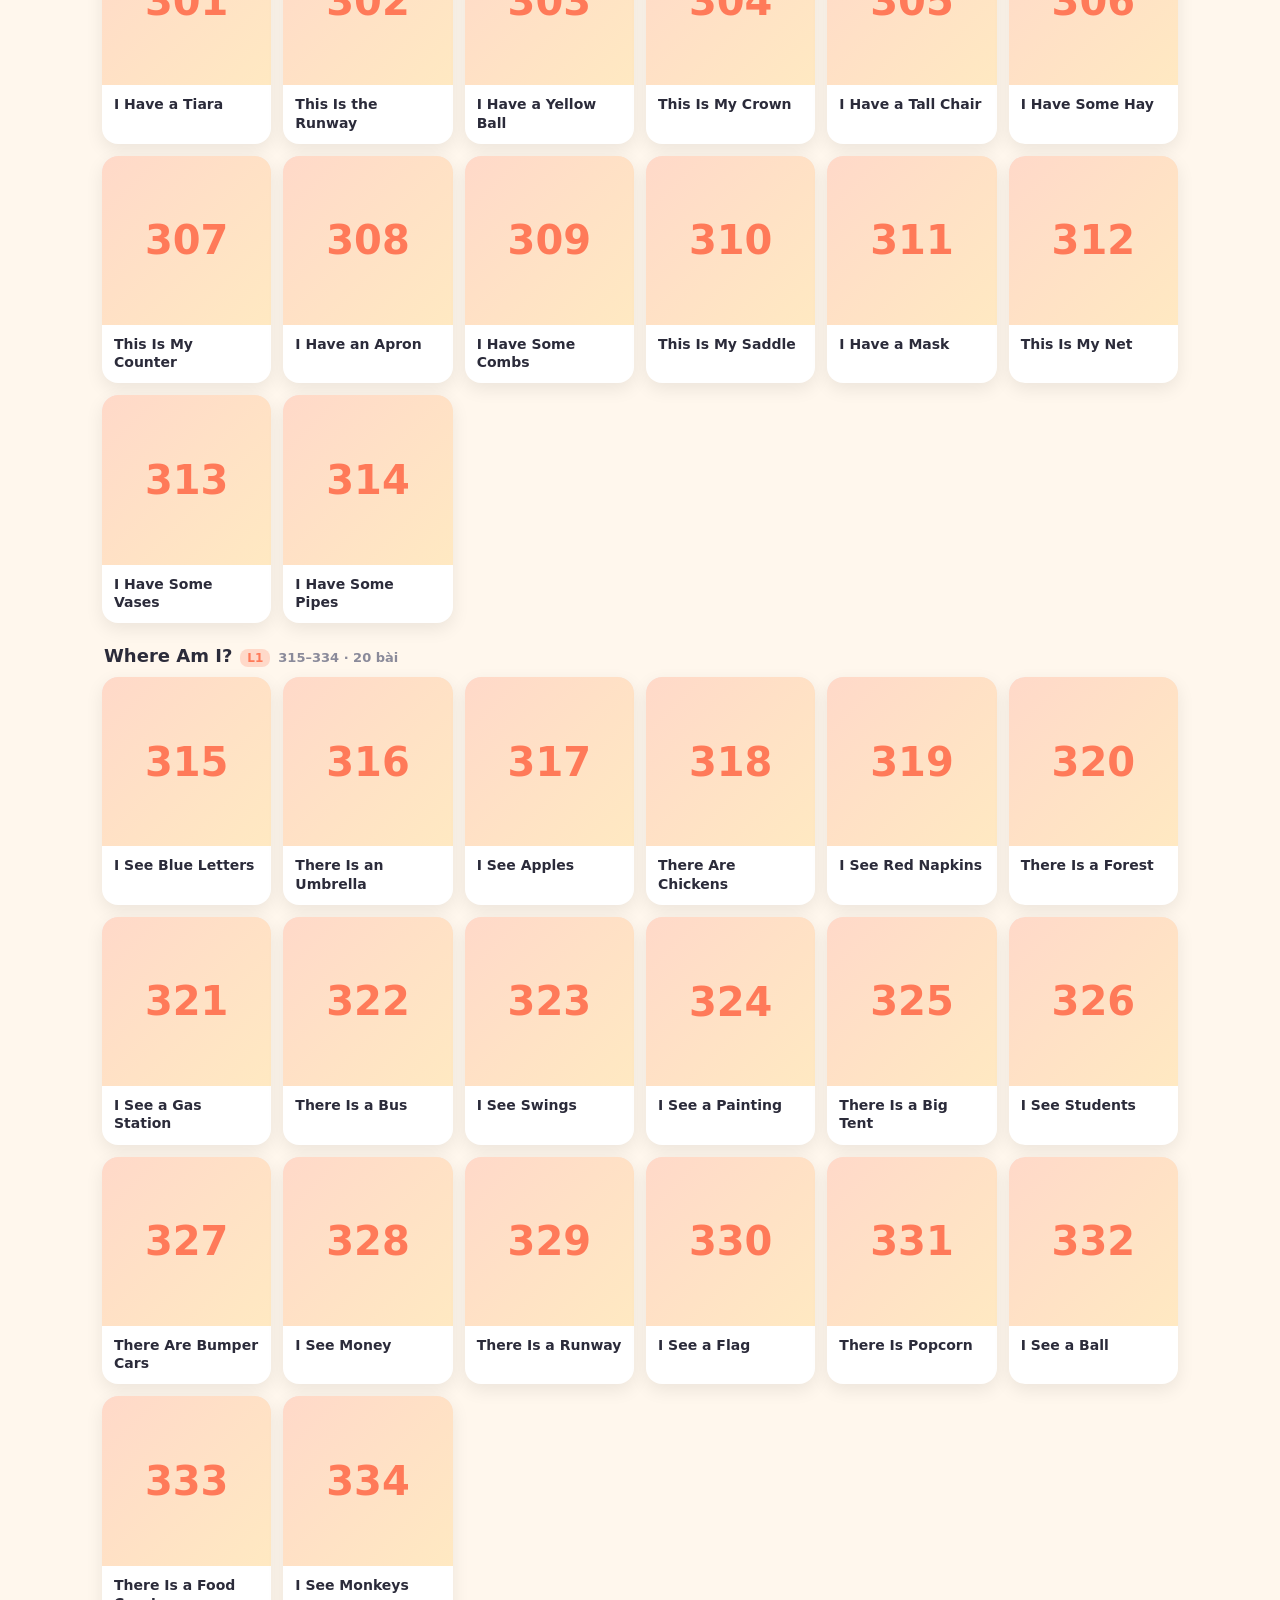
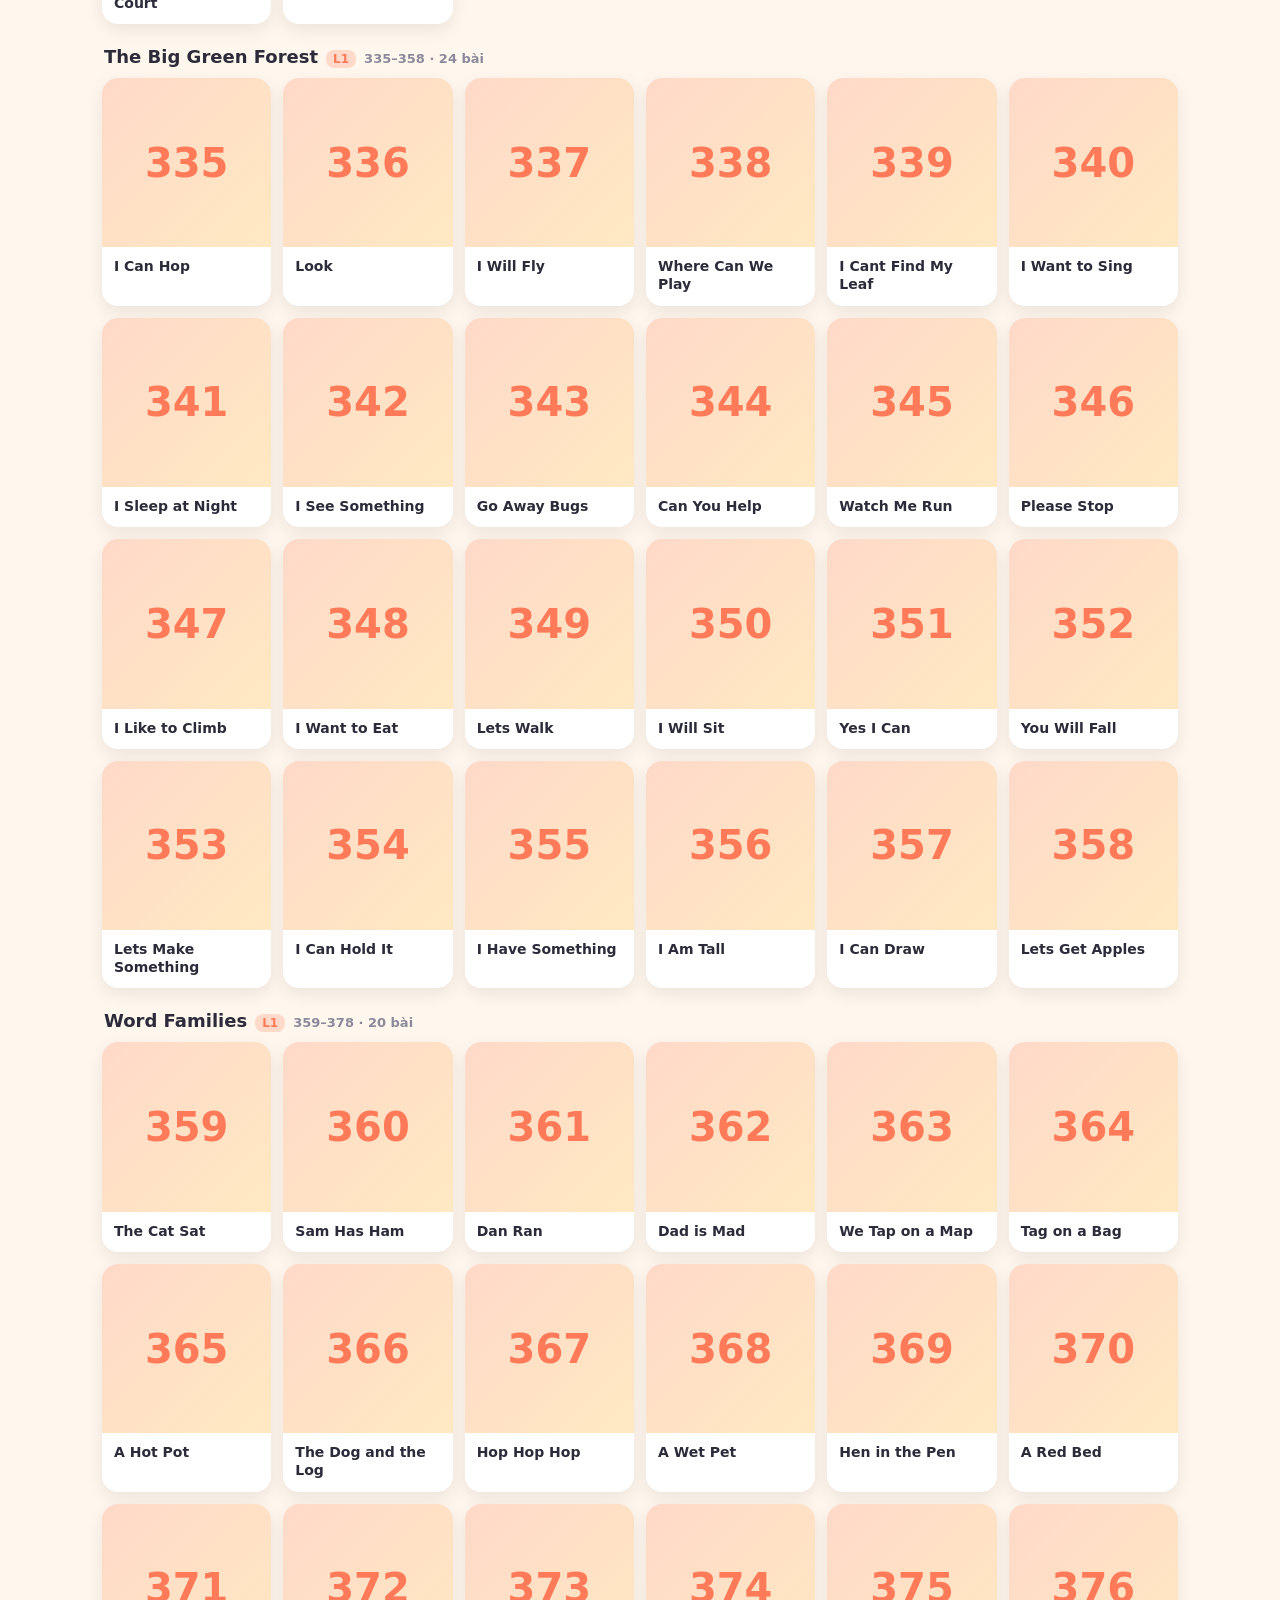
==== commit 0b7de6cf: "danh-sach: +Letter Teams 711-735, phân nhóm theo chủ đề (735 bài, 17 nhóm)" ====
--- a/danh-sach.html
+++ b/danh-sach.html
@@ -53,6 +53,17 @@
   .top{position:fixed;right:16px;bottom:16px;width:48px;height:48px;border-radius:50%;
     border:none;background:var(--brand);color:#fff;font-size:22px;box-shadow:var(--shadow);
     cursor:pointer;display:none;z-index:20}
+  .chips{display:flex;gap:8px;overflow-x:auto;margin-top:10px;padding-bottom:2px;scrollbar-width:none}
+  .chips::-webkit-scrollbar{display:none}
+  .chip{flex:0 0 auto;border:none;border-radius:999px;padding:7px 12px;font-size:13px;font-weight:700;
+    background:rgba(255,255,255,.28);color:#fff;cursor:pointer;white-space:nowrap;font-family:inherit}
+  .chip small{font-weight:600;opacity:.85;margin-left:4px;font-variant-numeric:tabular-nums}
+  .chip.on{background:#fff;color:var(--brand)}
+  .sec{margin:22px 2px 10px;display:flex;align-items:baseline;gap:8px;flex-wrap:wrap;scroll-margin-top:190px}
+  .sec:first-child{margin-top:4px}
+  .sec h2{margin:0;font-size:18px;font-weight:800}
+  .sec .meta{color:var(--muted);font-size:13px;font-weight:600;font-variant-numeric:tabular-nums}
+  .sec .lv{background:var(--ring);color:var(--brand);border-radius:8px;padding:2px 7px;font-size:12px;font-weight:800}
   @media (max-width:420px){ .grid{grid-template-columns:repeat(2,1fr);gap:10px} .num{font-size:20px} }
 </style>
 </head>
@@ -64,17 +75,17 @@
     <input id="q" type="search" inputmode="search" placeholder="Tìm tên bài hoặc số..." autocomplete="off" />
     <button id="clear" aria-label="Xóa">✕</button>
   </div>
+  <div class="chips" id="chips"></div>
   <div class="count" id="count"></div>
 </header>
 <main>
-  <div class="grid" id="grid"></div>
+  <div id="list"></div>
   <div class="empty" id="empty" hidden>Không tìm thấy bài nào 🙈</div>
 </main>
 <button class="top" id="top" aria-label="Lên đầu">↑</button>
 <script>
-const TRACKS = [{"n": 1, "t": "The First Story 1 A New Friend", "img": "https://pub-0e0f52f13bb14693b0ce66f814b5e91c.r2.dev/media/L1/hello-cupcake/C0012330.jpg"}, {"n": 2, "t": "The First Story 2 Best Friends", "img": "https://pub-0e0f52f13bb14693b0ce66f814b5e91c.r2.dev/media/L1/hello-cupcake/C0012331.jpg"}, {"n": 3, "t": "The First Story 3 Lets Dance", "img": "https://pub-0e0f52f13bb14693b0ce66f814b5e91c.r2.dev/media/L1/hello-cupcake/C0012332.jpg"}, {"n": 4, "t": "The First Story 4 A Big Mess", "img": "https://pub-0e0f52f13bb14693b0ce66f814b5e91c.r2.dev/media/L1/hello-cupcake/C0012333.jpg"}, {"n": 5, "t": "The Big Contest 1 Good Jumpers", "img": "https://pub-0e0f52f13bb14693b0ce66f814b5e91c.r2.dev/media/L1/hello-cupcake/C0012334.jpg"}, {"n": 6, "t": "The Big Contest 2 Too Much Bragging", "img": "https://pub-0e0f52f13bb14693b0ce66f814b5e91c.r2.dev/media/L1/hello-cupcake/C0012335.jpg"}, {"n": 7, "t": "The Big Contest 3 Getting Ready", "img": "https://pub-0e0f52f13bb14693b0ce66f814b5e91c.r2.dev/media/L1/hello-cupcake/C0012336.jpg"}, {"n": 8, "t": "The Big Contest 4 Lets Start", "img": "https://pub-0e0f52f13bb14693b0ce66f814b5e91c.r2.dev/media/L1/hello-cupcake/C0012337.jpg"}, {"n": 9, "t": "Paper Airplanes 1 Paper Boats", "img": "https://pub-0e0f52f13bb14693b0ce66f814b5e91c.r2.dev/media/L1/hello-cupcake/C0012338.jpg"}, {"n": 10, "t": "Paper Airplanes 2 A New Plan", "img": "https://pub-0e0f52f13bb14693b0ce66f814b5e91c.r2.dev/media/L1/hello-cupcake/C0012339.jpg"}, {"n": 11, "t": "Paper Airplanes 3 One More Throw", "img": "https://pub-0e0f52f13bb14693b0ce66f814b5e91c.r2.dev/media/L1/hello-cupcake/C0012340.jpg"}, {"n": 12, "t": "Paper Airplanes 4 Still Friends", "img": "https://pub-0e0f52f13bb14693b0ce66f814b5e91c.r2.dev/media/L1/hello-cupcake/C0012341.jpg"}, {"n": 13, "t": "I See", "img": "https://pub-0e0f52f13bb14693b0ce66f814b5e91c.r2.dev/media/L1/my-first-readers-1/C0000537.jpg"}, {"n": 14, "t": "Happy Birthday", "img": "https://pub-0e0f52f13bb14693b0ce66f814b5e91c.r2.dev/media/L1/my-first-readers-1/C0000545.jpg"}, {"n": 15, "t": "Greedy Monkey", "img": "https://pub-0e0f52f13bb14693b0ce66f814b5e91c.r2.dev/media/L1/my-first-readers-1/C0000548.jpg"}, {"n": 16, "t": "Balloons", "img": "https://pub-0e0f52f13bb14693b0ce66f814b5e91c.r2.dev/media/L1/my-first-readers-1/C0000552.jpg"}, {"n": 17, "t": "Rainbow Car", "img": "https://pub-0e0f52f13bb14693b0ce66f814b5e91c.r2.dev/media/L1/my-first-readers-1/C0000569.jpg"}, {"n": 18, "t": "Dreams", "img": "https://pub-0e0f52f13bb14693b0ce66f814b5e91c.r2.dev/media/L1/my-first-readers-1/C0000586.jpg"}, {"n": 19, "t": "One Cloud Many Clouds", "img": "https://pub-0e0f52f13bb14693b0ce66f814b5e91c.r2.dev/media/L1/my-first-readers-1/C0003463.jpg"}, {"n": 20, "t": "Me Too", "img": "https://pub-0e0f52f13bb14693b0ce66f814b5e91c.r2.dev/media/L1/my-first-readers-1/C0001052.jpg"}, {"n": 21, "t": "Its Snowy", "img": "https://pub-0e0f52f13bb14693b0ce66f814b5e91c.r2.dev/media/L1/my-first-readers-1/C0003460.jpg"}, {"n": 22, "t": "Christmas Is Coming", "img": "https://pub-0e0f52f13bb14693b0ce66f814b5e91c.r2.dev/media/L1/my-first-readers-1/C0000568.jpg"}, {"n": 23, "t": "Teddys Day", "img": "https://pub-0e0f52f13bb14693b0ce66f814b5e91c.r2.dev/media/L1/my-first-readers-1/C0000580.jpg"}, {"n": 24, "t": "My Day", "img": "https://pub-0e0f52f13bb14693b0ce66f814b5e91c.r2.dev/media/L1/my-first-readers-1/C0003468.jpg"}, {"n": 25, "t": "Snowball", "img": "https://pub-0e0f52f13bb14693b0ce66f814b5e91c.r2.dev/media/L1/my-first-readers-1/C0003485.jpg"}, {"n": 26, "t": "Cute", "img": "https://pub-0e0f52f13bb14693b0ce66f814b5e91c.r2.dev/media/L1/my-first-readers-1/C0003458.jpg"}, {"n": 27, "t": "Where Is Kitty", "img": "https://pub-0e0f52f13bb14693b0ce66f814b5e91c.r2.dev/media/L1/my-first-readers-1/C0000813.jpg"}, {"n": 28, "t": "Musical Chairs", "img": "https://pub-0e0f52f13bb14693b0ce66f814b5e91c.r2.dev/media/L1/my-first-readers-1/C0003313.jpg"}, {"n": 29, "t": "At School", "img": "https://pub-0e0f52f13bb14693b0ce66f814b5e91c.r2.dev/media/L1/my-first-readers-1/C0000731.jpg"}, {"n": 30, "t": "Splat", "img": "https://pub-0e0f52f13bb14693b0ce66f814b5e91c.r2.dev/media/L1/my-first-readers-1/C0003498.jpg"}, {"n": 31, "t": "Pass the Pie Please", "img": "https://pub-0e0f52f13bb14693b0ce66f814b5e91c.r2.dev/media/L1/my-first-readers-1/C0000609.jpg"}, {"n": 32, "t": "Look Left Look Right", "img": "https://pub-0e0f52f13bb14693b0ce66f814b5e91c.r2.dev/media/L1/my-first-readers-1/C0003467.jpg"}, {"n": 33, "t": "The Ant", "img": "https://pub-0e0f52f13bb14693b0ce66f814b5e91c.r2.dev/media/L1/my-first-readers-1/C0001381.jpg"}, {"n": 34, "t": "Sharing", "img": "https://pub-0e0f52f13bb14693b0ce66f814b5e91c.r2.dev/media/L1/my-first-readers-1/C0000804.jpg"}, {"n": 35, "t": "Big and Small", "img": "https://pub-0e0f52f13bb14693b0ce66f814b5e91c.r2.dev/media/L1/my-first-readers-1/C0000592.jpg"}, {"n": 36, "t": "Baseball", "img": "https://pub-0e0f52f13bb14693b0ce66f814b5e91c.r2.dev/media/L1/my-first-readers-1/C0003462.jpg"}, {"n": 37, "t": "On the Hill", "img": "https://pub-0e0f52f13bb14693b0ce66f814b5e91c.r2.dev/media/L1/my-first-readers-1/C0003461.jpg"}, {"n": 38, "t": "Who Is Working", "img": "https://pub-0e0f52f13bb14693b0ce66f814b5e91c.r2.dev/media/L1/my-first-readers-1/C0000589.jpg"}, {"n": 39, "t": "Float or Sink", "img": "https://pub-0e0f52f13bb14693b0ce66f814b5e91c.r2.dev/media/L1/my-first-readers-1/C0003481.jpg"}, {"n": 40, "t": "Things I See", "img": "https://pub-0e0f52f13bb14693b0ce66f814b5e91c.r2.dev/media/L1/my-first-readers-1/C0000625.jpg"}, {"n": 41, "t": "The Best", "img": "https://pub-0e0f52f13bb14693b0ce66f814b5e91c.r2.dev/media/L1/my-first-readers-1/C0003488.jpg"}, {"n": 42, "t": "New Home", "img": "https://pub-0e0f52f13bb14693b0ce66f814b5e91c.r2.dev/media/L1/my-first-readers-1/C0000849.jpg"}, {"n": 43, "t": "Go Go Go", "img": "https://pub-0e0f52f13bb14693b0ce66f814b5e91c.r2.dev/media/L1/my-first-readers-1/C0000642.jpg"}, {"n": 44, "t": "I Like Ice Cream", "img": "https://pub-0e0f52f13bb14693b0ce66f814b5e91c.r2.dev/media/L1/my-first-readers-1/C0000943.jpg"}, {"n": 45, "t": "Yummy Soup", "img": "https://pub-0e0f52f13bb14693b0ce66f814b5e91c.r2.dev/media/L1/my-first-readers-1/C0000560.jpg"}, {"n": 46, "t": "I Can Walk", "img": "https://pub-0e0f52f13bb14693b0ce66f814b5e91c.r2.dev/media/L1/my-first-readers-1/C0000745.jpg"}, {"n": 47, "t": "At the Beach", "img": "https://pub-0e0f52f13bb14693b0ce66f814b5e91c.r2.dev/media/L1/my-first-readers-1/C0000969.jpg"}, {"n": 48, "t": "At the Zoo", "img": "https://pub-0e0f52f13bb14693b0ce66f814b5e91c.r2.dev/media/L1/my-first-readers-1/C0003483.jpg"}, {"n": 49, "t": "My Team", "img": "https://pub-0e0f52f13bb14693b0ce66f814b5e91c.r2.dev/media/L1/my-first-readers-1/C0003473.jpg"}, {"n": 50, "t": "Dressing Up", "img": "https://pub-0e0f52f13bb14693b0ce66f814b5e91c.r2.dev/media/L1/my-first-readers-1/C0000736.jpg"}, {"n": 51, "t": "Freddy Fanny and Felix", "img": "https://pub-0e0f52f13bb14693b0ce66f814b5e91c.r2.dev/media/L1/my-first-readers-1/C0003482.jpg"}, {"n": 52, "t": "We Smile", "img": "https://pub-0e0f52f13bb14693b0ce66f814b5e91c.r2.dev/media/L1/my-first-readers-1/C0000793.jpg"}, {"n": 53, "t": "Sad Sadder Saddest", "img": "https://pub-0e0f52f13bb14693b0ce66f814b5e91c.r2.dev/media/L1/my-first-readers-1/C0003487.jpg"}, {"n": 54, "t": "Mr. Shapey", "img": "https://pub-0e0f52f13bb14693b0ce66f814b5e91c.r2.dev/media/L1/my-first-readers-1/C0000620.jpg"}, {"n": 55, "t": "Dig a Little Hole", "img": "https://pub-0e0f52f13bb14693b0ce66f814b5e91c.r2.dev/media/L1/my-first-readers-1/C0000691.jpg"}, {"n": 56, "t": "Snowman", "img": "https://pub-0e0f52f13bb14693b0ce66f814b5e91c.r2.dev/media/L1/my-first-readers-1/C0000571.jpg"}, {"n": 57, "t": "Seasons Are Fun", "img": "https://pub-0e0f52f13bb14693b0ce66f814b5e91c.r2.dev/media/L1/my-first-readers-1/C0000715.jpg"}, {"n": 58, "t": "On a Rainy Day", "img": "https://pub-0e0f52f13bb14693b0ce66f814b5e91c.r2.dev/media/L1/my-first-readers-1/C0000760.jpg"}, {"n": 59, "t": "Pop the Popcorn", "img": "https://pub-0e0f52f13bb14693b0ce66f814b5e91c.r2.dev/media/L1/my-first-readers-1/C0000828.jpg"}, {"n": 60, "t": "Lift and Look with Maxie", "img": "https://pub-0e0f52f13bb14693b0ce66f814b5e91c.r2.dev/media/L1/my-first-readers-1/C0001354.jpg"}, {"n": 61, "t": "What do you see", "img": "https://pub-0e0f52f13bb14693b0ce66f814b5e91c.r2.dev/media/L1/my-first-readers-1/C0000840.jpg"}, {"n": 62, "t": "Dinosaurs", "img": "https://pub-0e0f52f13bb14693b0ce66f814b5e91c.r2.dev/media/L1/my-first-readers-1/C0003480.jpg"}, {"n": 63, "t": "Grandpas Farm", "img": "https://pub-0e0f52f13bb14693b0ce66f814b5e91c.r2.dev/media/L1/my-first-readers-1/C0000633.jpg"}, {"n": 64, "t": "Costume Party", "img": "https://pub-0e0f52f13bb14693b0ce66f814b5e91c.r2.dev/media/L1/my-first-readers-1/C0000893.jpg"}, {"n": 65, "t": "What Is Missing", "img": "https://pub-0e0f52f13bb14693b0ce66f814b5e91c.r2.dev/media/L1/my-first-readers-1/C0000687.jpg"}, {"n": 66, "t": "On the Stage", "img": "https://pub-0e0f52f13bb14693b0ce66f814b5e91c.r2.dev/media/L1/my-first-readers-1/C0000821.jpg"}, {"n": 67, "t": "Sledding", "img": "https://pub-0e0f52f13bb14693b0ce66f814b5e91c.r2.dev/media/L1/my-first-readers-1/C0001117.jpg"}, {"n": 68, "t": "Surprise Teacher", "img": "https://pub-0e0f52f13bb14693b0ce66f814b5e91c.r2.dev/media/L1/my-first-readers-1/C0000855.jpg"}, {"n": 69, "t": "Dark Cloud", "img": "https://pub-0e0f52f13bb14693b0ce66f814b5e91c.r2.dev/media/L1/my-first-readers-1/C0000881.jpg"}, {"n": 70, "t": "Our Faces", "img": "https://pub-0e0f52f13bb14693b0ce66f814b5e91c.r2.dev/media/L1/my-first-readers-1/C0006768.jpg"}, {"n": 71, "t": "This Is My Body", "img": "https://pub-0e0f52f13bb14693b0ce66f814b5e91c.r2.dev/media/L1/my-first-readers-1/C0006767.jpg"}, {"n": 72, "t": "My Piggy Bank", "img": "https://pub-0e0f52f13bb14693b0ce66f814b5e91c.r2.dev/media/L1/my-first-readers-1/C0003471.jpg"}, {"n": 73, "t": "Ouch", "img": "https://pub-0e0f52f13bb14693b0ce66f814b5e91c.r2.dev/media/L1/my-first-readers-1/C0000871.jpg"}, {"n": 74, "t": "Who Is It", "img": "https://pub-0e0f52f13bb14693b0ce66f814b5e91c.r2.dev/media/L1/my-first-readers-1/C0003465.jpg"}, {"n": 75, "t": "Pick Up a Leaf", "img": "https://pub-0e0f52f13bb14693b0ce66f814b5e91c.r2.dev/media/L1/my-first-readers-1/C0001030.jpg"}, {"n": 76, "t": "Merry Christmas", "img": "https://pub-0e0f52f13bb14693b0ce66f814b5e91c.r2.dev/media/L1/my-first-readers-1/C0000557.jpg"}, {"n": 77, "t": "The Blobs at the Gift Shop", "img": "https://pub-0e0f52f13bb14693b0ce66f814b5e91c.r2.dev/media/L1/the-blobs/C0011212.jpg"}, {"n": 78, "t": "The Blobs and the Bumper Car", "img": "https://pub-0e0f52f13bb14693b0ce66f814b5e91c.r2.dev/media/L1/the-blobs/C0011213.jpg"}, {"n": 79, "t": "The Blobs and the Merry-Go-Round", "img": "https://pub-0e0f52f13bb14693b0ce66f814b5e91c.r2.dev/media/L1/the-blobs/C0011214.jpg"}, {"n": 80, "t": "The Blobs in the House of Mirrors", "img": "https://pub-0e0f52f13bb14693b0ce66f814b5e91c.r2.dev/media/L1/the-blobs/C0011215.jpg"}, {"n": 81, "t": "The Blobs and the Birthday Party", "img": "https://pub-0e0f52f13bb14693b0ce66f814b5e91c.r2.dev/media/L1/the-blobs/C0011216.jpg"}, {"n": 82, "t": "The Blobs and the Ball", "img": "https://pub-0e0f52f13bb14693b0ce66f814b5e91c.r2.dev/media/L1/the-blobs/C0011217.jpg"}, {"n": 83, "t": "The Blobs at the Playground", "img": "https://pub-0e0f52f13bb14693b0ce66f814b5e91c.r2.dev/media/L1/the-blobs/C0011218.jpg"}, {"n": 84, "t": "The Blobs at the Beach", "img": "https://pub-0e0f52f13bb14693b0ce66f814b5e91c.r2.dev/media/L1/the-blobs/C0011219.jpg"}, {"n": 85, "t": "The Blobs at the Office", "img": "https://pub-0e0f52f13bb14693b0ce66f814b5e91c.r2.dev/media/L1/the-blobs/C0011220.jpg"}, {"n": 86, "t": "The Blobs at the Movie Theater", "img": "https://pub-0e0f52f13bb14693b0ce66f814b5e91c.r2.dev/media/L1/the-blobs/C0011221.jpg"}, {"n": 87, "t": "The Blobs at the Art Studio", "img": "https://pub-0e0f52f13bb14693b0ce66f814b5e91c.r2.dev/media/L1/the-blobs/C0011222.jpg"}, {"n": 88, "t": "The Blobs at the Bowling Alley", "img": "https://pub-0e0f52f13bb14693b0ce66f814b5e91c.r2.dev/media/L1/the-blobs/C0011223.jpg"}, {"n": 89, "t": "The Blobs in the Classroom", "img": "https://pub-0e0f52f13bb14693b0ce66f814b5e91c.r2.dev/media/L1/the-blobs/C0011224.jpg"}, {"n": 90, "t": "The Blobs at the Zoo", "img": "https://pub-0e0f52f13bb14693b0ce66f814b5e91c.r2.dev/media/L1/the-blobs/C0011225.jpg"}, {"n": 91, "t": "The Blobs at the Minigolf Course", "img": "https://pub-0e0f52f13bb14693b0ce66f814b5e91c.r2.dev/media/L1/the-blobs/C0011226.jpg"}, {"n": 92, "t": "The Blobs at the Laundry", "img": "https://pub-0e0f52f13bb14693b0ce66f814b5e91c.r2.dev/media/L1/the-blobs/C0011227.jpg"}, {"n": 93, "t": "The Blobs at the Ice Rink", "img": "https://pub-0e0f52f13bb14693b0ce66f814b5e91c.r2.dev/media/L1/the-blobs/C0011228.jpg"}, {"n": 94, "t": "The Blobs in the Kitchen", "img": "https://pub-0e0f52f13bb14693b0ce66f814b5e91c.r2.dev/media/L1/the-blobs/C0011229.jpg"}, {"n": 95, "t": "The Blobs in the Candy Shop", "img": "https://pub-0e0f52f13bb14693b0ce66f814b5e91c.r2.dev/media/L1/the-blobs/C0011231.jpg"}, {"n": 96, "t": "The Blobs at the Magic Shop", "img": "https://pub-0e0f52f13bb14693b0ce66f814b5e91c.r2.dev/media/L1/the-blobs/C0011234.jpg"}, {"n": 97, "t": "The Blobs at the Art Museum", "img": "https://pub-0e0f52f13bb14693b0ce66f814b5e91c.r2.dev/media/L1/the-blobs/C0011232.jpg"}, {"n": 98, "t": "The Blobs on the Farm", "img": "https://pub-0e0f52f13bb14693b0ce66f814b5e91c.r2.dev/media/L1/the-blobs/C0011230.jpg"}, {"n": 99, "t": "The Blobs at the Music Store", "img": "https://pub-0e0f52f13bb14693b0ce66f814b5e91c.r2.dev/media/L1/the-blobs/C0011233.jpg"}, {"n": 100, "t": "The Blobs at the Campground", "img": "https://pub-0e0f52f13bb14693b0ce66f814b5e91c.r2.dev/media/L1/the-blobs/C0011235.jpg"}, {"n": 101, "t": "The Blobs and the Treasure", "img": "https://pub-0e0f52f13bb14693b0ce66f814b5e91c.r2.dev/media/L1/the-blobs/C0012421.jpg"}, {"n": 102, "t": "The Blobs in the Snow", "img": "https://pub-0e0f52f13bb14693b0ce66f814b5e91c.r2.dev/media/L1/the-blobs/C0012422.jpg"}, {"n": 103, "t": "The Blobs and the Costumes", "img": "https://pub-0e0f52f13bb14693b0ce66f814b5e91c.r2.dev/media/L1/the-blobs/C0012423.jpg"}, {"n": 104, "t": "The Blobs at the Water Park", "img": "https://pub-0e0f52f13bb14693b0ce66f814b5e91c.r2.dev/media/L1/the-blobs/C0012424.jpg"}, {"n": 105, "t": "The Blobs and the Baby Bird", "img": "https://pub-0e0f52f13bb14693b0ce66f814b5e91c.r2.dev/media/L1/the-blobs/C0012425.jpg"}, {"n": 106, "t": "The Blobs at the Gym", "img": "https://pub-0e0f52f13bb14693b0ce66f814b5e91c.r2.dev/media/L1/the-blobs/C0012426.jpg"}, {"n": 107, "t": "The Blobs and the Dinosaurs", "img": "https://pub-0e0f52f13bb14693b0ce66f814b5e91c.r2.dev/media/L1/the-blobs/C0012427.jpg"}, {"n": 108, "t": "The Blobs and the Games", "img": "https://pub-0e0f52f13bb14693b0ce66f814b5e91c.r2.dev/media/L1/the-blobs/C0012428.jpg"}, {"n": 109, "t": "The Blobs at the Doctors Office", "img": "https://pub-0e0f52f13bb14693b0ce66f814b5e91c.r2.dev/media/L1/the-blobs/C0012429.jpg"}, {"n": 110, "t": "The Blobs at the Home Store", "img": "https://pub-0e0f52f13bb14693b0ce66f814b5e91c.r2.dev/media/L1/the-blobs/C0012430.jpg"}, {"n": 111, "t": "The Blobs at the Ice Cream Shop", "img": "https://pub-0e0f52f13bb14693b0ce66f814b5e91c.r2.dev/media/L1/the-blobs/C0012431.jpg"}, {"n": 112, "t": "The Blobs in the Sea", "img": "https://pub-0e0f52f13bb14693b0ce66f814b5e91c.r2.dev/media/L1/the-blobs/C0012432.jpg"}, {"n": 113, "t": "The Blobs and the Farm Animals", "img": "https://pub-0e0f52f13bb14693b0ce66f814b5e91c.r2.dev/media/L1/the-blobs/C0013235.jpg"}, {"n": 114, "t": "The Blobs at the Haunted House", "img": "https://pub-0e0f52f13bb14693b0ce66f814b5e91c.r2.dev/media/L1/the-blobs/C0013236.jpg"}, {"n": 115, "t": "The Blobs Trick-or-Treat", "img": "https://pub-0e0f52f13bb14693b0ce66f814b5e91c.r2.dev/media/L1/the-blobs/C0013237.jpg"}, {"n": 116, "t": "The Blobs at the Fire Station", "img": "https://pub-0e0f52f13bb14693b0ce66f814b5e91c.r2.dev/media/L1/the-blobs/C0013238.jpg"}, {"n": 117, "t": "The Blobs at the Toy Store", "img": "https://pub-0e0f52f13bb14693b0ce66f814b5e91c.r2.dev/media/L1/the-blobs/C0013239.jpg"}, {"n": 118, "t": "The Blobs at the Trampoline Park", "img": "https://pub-0e0f52f13bb14693b0ce66f814b5e91c.r2.dev/media/L1/the-blobs/C0013240.jpg"}, {"n": 119, "t": "The Blobs and the Clay", "img": "https://pub-0e0f52f13bb14693b0ce66f814b5e91c.r2.dev/media/L1/the-blobs/C0013241.jpg"}, {"n": 120, "t": "The Blobs Play Baseball", "img": "https://pub-0e0f52f13bb14693b0ce66f814b5e91c.r2.dev/media/L1/the-blobs/C0013243.jpg"}, {"n": 121, "t": "The Blobs and the Beanstalk", "img": "https://pub-0e0f52f13bb14693b0ce66f814b5e91c.r2.dev/media/L1/the-blobs/C0013242.jpg"}, {"n": 122, "t": "The Blobs on Christmas Eve", "img": "https://pub-0e0f52f13bb14693b0ce66f814b5e91c.r2.dev/media/L1/the-blobs/C0013245.jpg"}, {"n": 123, "t": "The Blobs at the Bakery", "img": "https://pub-0e0f52f13bb14693b0ce66f814b5e91c.r2.dev/media/L1/the-blobs/C0013244.jpg"}, {"n": 124, "t": "The Blobs and the Kite", "img": "https://pub-0e0f52f13bb14693b0ce66f814b5e91c.r2.dev/media/L1/the-blobs/C0013246.jpg"}, {"n": 125, "t": "The Blobs at the Pizza Place", "img": "https://pub-0e0f52f13bb14693b0ce66f814b5e91c.r2.dev/media/L1/the-blobs/C0013247.jpg"}, {"n": 126, "t": "The Blobs and the Chalk", "img": "https://pub-0e0f52f13bb14693b0ce66f814b5e91c.r2.dev/media/L1/the-blobs/C0013248.jpg"}, {"n": 127, "t": "Meeting New Friends 1 The Park", "img": "https://pub-0e0f52f13bb14693b0ce66f814b5e91c.r2.dev/media/L1/dino-buddies/C0007592.jpg"}, {"n": 128, "t": "Meeting New Friends 2 Stuck", "img": "https://pub-0e0f52f13bb14693b0ce66f814b5e91c.r2.dev/media/L1/dino-buddies/C0007593.jpg"}, {"n": 129, "t": "Meeting New Friends 3 More Help", "img": "https://pub-0e0f52f13bb14693b0ce66f814b5e91c.r2.dev/media/L1/dino-buddies/C0007594.jpg"}, {"n": 130, "t": "Meeting New Friends 4 New Friends", "img": "https://pub-0e0f52f13bb14693b0ce66f814b5e91c.r2.dev/media/L1/dino-buddies/C0007595.jpg"}, {"n": 131, "t": "Dino Games 1 Lets Play", "img": "https://pub-0e0f52f13bb14693b0ce66f814b5e91c.r2.dev/media/L1/dino-buddies/C0007596.jpg"}, {"n": 132, "t": "Dino Games 2 Vines", "img": "https://pub-0e0f52f13bb14693b0ce66f814b5e91c.r2.dev/media/L1/dino-buddies/C0007597.jpg"}, {"n": 133, "t": "Dino Games 3 A Good Jumper", "img": "https://pub-0e0f52f13bb14693b0ce66f814b5e91c.r2.dev/media/L1/dino-buddies/C0007598.jpg"}, {"n": 134, "t": "Dino Games 4 Having Fun", "img": "https://pub-0e0f52f13bb14693b0ce66f814b5e91c.r2.dev/media/L1/dino-buddies/C0007599.jpg"}, {"n": 135, "t": "A Special Egg 1 The Egg", "img": "https://pub-0e0f52f13bb14693b0ce66f814b5e91c.r2.dev/media/L1/dino-buddies/C0007600.jpg"}, {"n": 136, "t": "A Special Egg 2 Cute Bugs", "img": "https://pub-0e0f52f13bb14693b0ce66f814b5e91c.r2.dev/media/L1/dino-buddies/C0007601.jpg"}, {"n": 137, "t": "A Special Egg 3 A Big Scare", "img": "https://pub-0e0f52f13bb14693b0ce66f814b5e91c.r2.dev/media/L1/dino-buddies/C0007602.jpg"}, {"n": 138, "t": "A Special Egg 4 The Nest", "img": "https://pub-0e0f52f13bb14693b0ce66f814b5e91c.r2.dev/media/L1/dino-buddies/C0007603.jpg"}, {"n": 139, "t": "Fun in the Rain 1 Rainy Day", "img": "https://pub-0e0f52f13bb14693b0ce66f814b5e91c.r2.dev/media/L1/dino-buddies/C0007604.jpg"}, {"n": 140, "t": "Fun in the Rain 2 The Cave", "img": "https://pub-0e0f52f13bb14693b0ce66f814b5e91c.r2.dev/media/L1/dino-buddies/C0007605.jpg"}, {"n": 141, "t": "Fun in the Rain 3 Paint Fight", "img": "https://pub-0e0f52f13bb14693b0ce66f814b5e91c.r2.dev/media/L1/dino-buddies/C0007606.jpg"}, {"n": 142, "t": "Fun in the Rain 4 The Big Painting", "img": "https://pub-0e0f52f13bb14693b0ce66f814b5e91c.r2.dev/media/L1/dino-buddies/C0007607.jpg"}, {"n": 143, "t": "Picnic Trouble 1 The Picnic", "img": "https://pub-0e0f52f13bb14693b0ce66f814b5e91c.r2.dev/media/L1/dino-buddies/C0007839.jpg"}, {"n": 144, "t": "Picnic Trouble 2 Swimming", "img": "https://pub-0e0f52f13bb14693b0ce66f814b5e91c.r2.dev/media/L1/dino-buddies/C0007840.jpg"}, {"n": 145, "t": "Picnic Trouble 3 The Log", "img": "https://pub-0e0f52f13bb14693b0ce66f814b5e91c.r2.dev/media/L1/dino-buddies/C0007841.jpg"}, {"n": 146, "t": "Picnic Trouble 4 Another Picnic", "img": "https://pub-0e0f52f13bb14693b0ce66f814b5e91c.r2.dev/media/L1/dino-buddies/C0007842.jpg"}, {"n": 147, "t": "Building a Fort 1 Bored", "img": "https://pub-0e0f52f13bb14693b0ce66f814b5e91c.r2.dev/media/L1/dino-buddies/C0007843.jpg"}, {"n": 148, "t": "Building a Fort 2 Tor Gets Mad", "img": "https://pub-0e0f52f13bb14693b0ce66f814b5e91c.r2.dev/media/L1/dino-buddies/C0007844.jpg"}, {"n": 149, "t": "Building a Fort 3 The Fort", "img": "https://pub-0e0f52f13bb14693b0ce66f814b5e91c.r2.dev/media/L1/dino-buddies/C0007845.jpg"}, {"n": 150, "t": "Building a Fort 4 Pow", "img": "https://pub-0e0f52f13bb14693b0ce66f814b5e91c.r2.dev/media/L1/dino-buddies/C0007846.jpg"}, {"n": 151, "t": "Sharing with Friends 1 Purple Berries", "img": "https://pub-0e0f52f13bb14693b0ce66f814b5e91c.r2.dev/media/L1/dino-buddies/C0008358.jpg"}, {"n": 152, "t": "Sharing with Friends 2 Sick Sid", "img": "https://pub-0e0f52f13bb14693b0ce66f814b5e91c.r2.dev/media/L1/dino-buddies/C0008359.jpg"}, {"n": 153, "t": "Sharing with Friends 3 Wheres Sid", "img": "https://pub-0e0f52f13bb14693b0ce66f814b5e91c.r2.dev/media/L1/dino-buddies/C0008360.jpg"}, {"n": 154, "t": "Sharing with Friends 4 Too Many Berries", "img": "https://pub-0e0f52f13bb14693b0ce66f814b5e91c.r2.dev/media/L1/dino-buddies/C0008361.jpg"}, {"n": 155, "t": "The Dino Band 1 The Rock Tower", "img": "https://pub-0e0f52f13bb14693b0ce66f814b5e91c.r2.dev/media/L1/dino-buddies/C0008362.jpg"}, {"n": 156, "t": "The Dino Band 2 Music", "img": "https://pub-0e0f52f13bb14693b0ce66f814b5e91c.r2.dev/media/L1/dino-buddies/C0008363.jpg"}, {"n": 157, "t": "The Dino Band 3 Different Sounds", "img": "https://pub-0e0f52f13bb14693b0ce66f814b5e91c.r2.dev/media/L1/dino-buddies/C0008364.jpg"}, {"n": 158, "t": "The Dino Band 4 Something Is Missing", "img": "https://pub-0e0f52f13bb14693b0ce66f814b5e91c.r2.dev/media/L1/dino-buddies/C0008365.jpg"}, {"n": 159, "t": "Playing and Cleaning 1 Playing Tag", "img": "https://pub-0e0f52f13bb14693b0ce66f814b5e91c.r2.dev/media/L1/dino-buddies/C0008366.jpg"}, {"n": 160, "t": "Playing and Cleaning 2 Cleaning Up", "img": "https://pub-0e0f52f13bb14693b0ce66f814b5e91c.r2.dev/media/L1/dino-buddies/C0008367.jpg"}, {"n": 161, "t": "Playing and Cleaning 3 Nuts", "img": "https://pub-0e0f52f13bb14693b0ce66f814b5e91c.r2.dev/media/L1/dino-buddies/C0008368.jpg"}, {"n": 162, "t": "Playing and Cleaning 4 The Squirrel", "img": "https://pub-0e0f52f13bb14693b0ce66f814b5e91c.r2.dev/media/L1/dino-buddies/C0008369.jpg"}, {"n": 163, "t": "A Dino Hero 1 The Waterfall", "img": "https://pub-0e0f52f13bb14693b0ce66f814b5e91c.r2.dev/media/L1/dino-buddies/C0008370.jpg"}, {"n": 164, "t": "A Dino Hero 2 Caves", "img": "https://pub-0e0f52f13bb14693b0ce66f814b5e91c.r2.dev/media/L1/dino-buddies/C0008371.jpg"}, {"n": 165, "t": "A Dino Hero 3 Muddy", "img": "https://pub-0e0f52f13bb14693b0ce66f814b5e91c.r2.dev/media/L1/dino-buddies/C0008372.jpg"}, {"n": 166, "t": "A Dino Hero 4 A Hero", "img": "https://pub-0e0f52f13bb14693b0ce66f814b5e91c.r2.dev/media/L1/dino-buddies/C0008373.jpg"}, {"n": 167, "t": "Hide-and-Seek 1 Sid Cant Hide", "img": "https://pub-0e0f52f13bb14693b0ce66f814b5e91c.r2.dev/media/L1/dino-buddies/C0008374.jpg"}, {"n": 168, "t": "Hide-and-Seek 2 Flowers", "img": "https://pub-0e0f52f13bb14693b0ce66f814b5e91c.r2.dev/media/L1/dino-buddies/C0008375.jpg"}, {"n": 169, "t": "Hide-and-Seek 3 A Perfect Hiding Spot", "img": "https://pub-0e0f52f13bb14693b0ce66f814b5e91c.r2.dev/media/L1/dino-buddies/C0008376.jpg"}, {"n": 170, "t": "Hide-and-Seek 4 The Winner", "img": "https://pub-0e0f52f13bb14693b0ce66f814b5e91c.r2.dev/media/L1/dino-buddies/C0008377.jpg"}, {"n": 171, "t": "Bully Trouble 1 The Race", "img": "https://pub-0e0f52f13bb14693b0ce66f814b5e91c.r2.dev/media/L1/dino-buddies/C0008378.jpg"}, {"n": 172, "t": "Bully Trouble 2 What to Do", "img": "https://pub-0e0f52f13bb14693b0ce66f814b5e91c.r2.dev/media/L1/dino-buddies/C0008379.jpg"}, {"n": 173, "t": "Bully Trouble 3 Clever and Brave", "img": "https://pub-0e0f52f13bb14693b0ce66f814b5e91c.r2.dev/media/L1/dino-buddies/C0008380.jpg"}, {"n": 174, "t": "Bully Trouble 4 Saras Plan", "img": "https://pub-0e0f52f13bb14693b0ce66f814b5e91c.r2.dev/media/L1/dino-buddies/C0008381.jpg"}, {"n": 175, "t": "Babysitting 1 Sam", "img": "https://pub-0e0f52f13bb14693b0ce66f814b5e91c.r2.dev/media/L1/dino-buddies/C0008581.jpg"}, {"n": 176, "t": "Babysitting 2 Babysitters", "img": "https://pub-0e0f52f13bb14693b0ce66f814b5e91c.r2.dev/media/L1/dino-buddies/C0008582.jpg"}, {"n": 177, "t": "Babysitting 3 No Fun", "img": "https://pub-0e0f52f13bb14693b0ce66f814b5e91c.r2.dev/media/L1/dino-buddies/C0008583.jpg"}, {"n": 178, "t": "Babysitting 4 Saras Game", "img": "https://pub-0e0f52f13bb14693b0ce66f814b5e91c.r2.dev/media/L1/dino-buddies/C0008584.jpg"}, {"n": 179, "t": "The Party 1 A Long Walk", "img": "https://pub-0e0f52f13bb14693b0ce66f814b5e91c.r2.dev/media/L1/dino-buddies/C0008585.jpg"}, {"n": 180, "t": "The Party 2 Grumpy Sid", "img": "https://pub-0e0f52f13bb14693b0ce66f814b5e91c.r2.dev/media/L1/dino-buddies/C0008586.jpg"}, {"n": 181, "t": "The Party 3 Wheres Tor", "img": "https://pub-0e0f52f13bb14693b0ce66f814b5e91c.r2.dev/media/L1/dino-buddies/C0008587.jpg"}, {"n": 182, "t": "The Party 4 Tors New Friend", "img": "https://pub-0e0f52f13bb14693b0ce66f814b5e91c.r2.dev/media/L1/dino-buddies/C0008588.jpg"}, {"n": 183, "t": "The Big Fight 1 Bonk", "img": "https://pub-0e0f52f13bb14693b0ce66f814b5e91c.r2.dev/media/L1/dino-buddies/C0008589.jpg"}, {"n": 184, "t": "The Big Fight 2 Stomp and Roar", "img": "https://pub-0e0f52f13bb14693b0ce66f814b5e91c.r2.dev/media/L1/dino-buddies/C0008590.jpg"}, {"n": 185, "t": "The Big Fight 3 Everyone Is Angry", "img": "https://pub-0e0f52f13bb14693b0ce66f814b5e91c.r2.dev/media/L1/dino-buddies/C0008591.jpg"}, {"n": 186, "t": "The Big Fight 4 Sorry", "img": "https://pub-0e0f52f13bb14693b0ce66f814b5e91c.r2.dev/media/L1/dino-buddies/C0008592.jpg"}, {"n": 187, "t": "Beach Fun 1 Tired Sid", "img": "https://pub-0e0f52f13bb14693b0ce66f814b5e91c.r2.dev/media/L1/dino-buddies/C0008593.jpg"}, {"n": 188, "t": "Beach Fun 2 The Sea", "img": "https://pub-0e0f52f13bb14693b0ce66f814b5e91c.r2.dev/media/L1/dino-buddies/C0008594.jpg"}, {"n": 189, "t": "Beach Fun 3 Ricky", "img": "https://pub-0e0f52f13bb14693b0ce66f814b5e91c.r2.dev/media/L1/dino-buddies/C0008595.jpg"}, {"n": 190, "t": "Beach Fun 4 Push", "img": "https://pub-0e0f52f13bb14693b0ce66f814b5e91c.r2.dev/media/L1/dino-buddies/C0008596.jpg"}, {"n": 191, "t": "Helping Friends 1 Saras Big Hat", "img": "https://pub-0e0f52f13bb14693b0ce66f814b5e91c.r2.dev/media/L1/dino-buddies/C0008597.jpg"}, {"n": 192, "t": "Helping Friends 2 Nate", "img": "https://pub-0e0f52f13bb14693b0ce66f814b5e91c.r2.dev/media/L1/dino-buddies/C0008598.jpg"}, {"n": 193, "t": "Helping Friends 3 The Hat Is Stuck", "img": "https://pub-0e0f52f13bb14693b0ce66f814b5e91c.r2.dev/media/L1/dino-buddies/C0008599.jpg"}, {"n": 194, "t": "Helping Friends 4 A Better House", "img": "https://pub-0e0f52f13bb14693b0ce66f814b5e91c.r2.dev/media/L1/dino-buddies/C0008600.jpg"}, {"n": 195, "t": "Cave Trouble 1 The Rock Slide", "img": "https://pub-0e0f52f13bb14693b0ce66f814b5e91c.r2.dev/media/L1/dino-buddies/C0008601.jpg"}, {"n": 196, "t": "Cave Trouble 2 Trapped", "img": "https://pub-0e0f52f13bb14693b0ce66f814b5e91c.r2.dev/media/L1/dino-buddies/C0008602.jpg"}, {"n": 197, "t": "Cave Trouble 3 Bam Boom", "img": "https://pub-0e0f52f13bb14693b0ce66f814b5e91c.r2.dev/media/L1/dino-buddies/C0008603.jpg"}, {"n": 198, "t": "Cave Trouble 4 The Hero", "img": "https://pub-0e0f52f13bb14693b0ce66f814b5e91c.r2.dev/media/L1/dino-buddies/C0008604.jpg"}, {"n": 199, "t": "Going to School 1 Eddys First Day", "img": "https://pub-0e0f52f13bb14693b0ce66f814b5e91c.r2.dev/media/L1/tire-town-school/C0006725.jpg"}, {"n": 200, "t": "Going to School 2 New Friends", "img": "https://pub-0e0f52f13bb14693b0ce66f814b5e91c.r2.dev/media/L1/tire-town-school/C0006760.jpg"}, {"n": 201, "t": "Going to School 3 Racing Zippy", "img": "https://pub-0e0f52f13bb14693b0ce66f814b5e91c.r2.dev/media/L1/tire-town-school/C0006757.jpg"}, {"n": 202, "t": "Going to School 4 Crash", "img": "https://pub-0e0f52f13bb14693b0ce66f814b5e91c.r2.dev/media/L1/tire-town-school/C0006756.jpg"}, {"n": 203, "t": "Field Trip 1 Mr. Grills Surprise", "img": "https://pub-0e0f52f13bb14693b0ce66f814b5e91c.r2.dev/media/L1/tire-town-school/C0006755.jpg"}, {"n": 204, "t": "Field Trip 2 The Car Wash", "img": "https://pub-0e0f52f13bb14693b0ce66f814b5e91c.r2.dev/media/L1/tire-town-school/C0006754.jpg"}, {"n": 205, "t": "Field Trip 3 Eddy in the Car Wash", "img": "https://pub-0e0f52f13bb14693b0ce66f814b5e91c.r2.dev/media/L1/tire-town-school/C0006753.jpg"}, {"n": 206, "t": "Field Trip 4 Poppy Is Scared", "img": "https://pub-0e0f52f13bb14693b0ce66f814b5e91c.r2.dev/media/L1/tire-town-school/C0006762.jpg"}, {"n": 207, "t": "Safety Class 1 Fast Eddy", "img": "https://pub-0e0f52f13bb14693b0ce66f814b5e91c.r2.dev/media/L1/tire-town-school/C0006752.jpg"}, {"n": 208, "t": "Safety Class 2 Safe Driving", "img": "https://pub-0e0f52f13bb14693b0ce66f814b5e91c.r2.dev/media/L1/tire-town-school/C0006751.jpg"}, {"n": 209, "t": "Safety Class 3 Not Too Fast", "img": "https://pub-0e0f52f13bb14693b0ce66f814b5e91c.r2.dev/media/L1/tire-town-school/C0006750.jpg"}, {"n": 210, "t": "Safety Class 4 Eddy Is Not Safe", "img": "https://pub-0e0f52f13bb14693b0ce66f814b5e91c.r2.dev/media/L1/tire-town-school/C0006748.jpg"}, {"n": 211, "t": "Driving Off Road 1 Something New", "img": "https://pub-0e0f52f13bb14693b0ce66f814b5e91c.r2.dev/media/L1/tire-town-school/C0006747.jpg"}, {"n": 212, "t": "Driving Off Road 2 The Dirt Path", "img": "https://pub-0e0f52f13bb14693b0ce66f814b5e91c.r2.dev/media/L1/tire-town-school/C0006746.jpg"}, {"n": 213, "t": "Driving Off Road 3 Mud", "img": "https://pub-0e0f52f13bb14693b0ce66f814b5e91c.r2.dev/media/L1/tire-town-school/C0006745.jpg"}, {"n": 214, "t": "Driving Off Road 4 Deep Mud", "img": "https://pub-0e0f52f13bb14693b0ce66f814b5e91c.r2.dev/media/L1/tire-town-school/C0006744.jpg"}, {"n": 215, "t": "Poppy Plays 1 Tag", "img": "https://pub-0e0f52f13bb14693b0ce66f814b5e91c.r2.dev/media/L1/tire-town-school/C0006743.jpg"}, {"n": 216, "t": "Poppy Plays 2 Flat Tire", "img": "https://pub-0e0f52f13bb14693b0ce66f814b5e91c.r2.dev/media/L1/tire-town-school/C0006742.jpg"}, {"n": 217, "t": "Poppy Plays 3 Black Smoke", "img": "https://pub-0e0f52f13bb14693b0ce66f814b5e91c.r2.dev/media/L1/tire-town-school/C0006741.jpg"}, {"n": 218, "t": "Poppy Plays 4 Out of Gas", "img": "https://pub-0e0f52f13bb14693b0ce66f814b5e91c.r2.dev/media/L1/tire-town-school/C0006740.jpg"}, {"n": 219, "t": "The Race 1 Eddy Is Busy", "img": "https://pub-0e0f52f13bb14693b0ce66f814b5e91c.r2.dev/media/L1/tire-town-school/C0006728.jpg"}, {"n": 220, "t": "The Race 2 The Racetrack", "img": "https://pub-0e0f52f13bb14693b0ce66f814b5e91c.r2.dev/media/L1/tire-town-school/C0006727.jpg"}, {"n": 221, "t": "The Race 3 The Slippery Racetrack", "img": "https://pub-0e0f52f13bb14693b0ce66f814b5e91c.r2.dev/media/L1/tire-town-school/C0006726.jpg"}, {"n": 222, "t": "The Race 4 Zippy Is Stuck", "img": "https://pub-0e0f52f13bb14693b0ce66f814b5e91c.r2.dev/media/L1/tire-town-school/C0006758.jpg"}, {"n": 223, "t": "Tire Trouble 1 Black Marks", "img": "https://pub-0e0f52f13bb14693b0ce66f814b5e91c.r2.dev/media/L1/tire-town-school/C0007071.jpg"}, {"n": 224, "t": "Tire Trouble 2 Skidding", "img": "https://pub-0e0f52f13bb14693b0ce66f814b5e91c.r2.dev/media/L1/tire-town-school/C0007072.jpg"}, {"n": 225, "t": "Tire Trouble 3 Roar", "img": "https://pub-0e0f52f13bb14693b0ce66f814b5e91c.r2.dev/media/L1/tire-town-school/C0007073.jpg"}, {"n": 226, "t": "Tire Trouble 4 Pop", "img": "https://pub-0e0f52f13bb14693b0ce66f814b5e91c.r2.dev/media/L1/tire-town-school/C0007074.jpg"}, {"n": 227, "t": "Brake Check 1 The Plan", "img": "https://pub-0e0f52f13bb14693b0ce66f814b5e91c.r2.dev/media/L1/tire-town-school/C0007075.jpg"}, {"n": 228, "t": "Brake Check 2 Brakes Are Boring", "img": "https://pub-0e0f52f13bb14693b0ce66f814b5e91c.r2.dev/media/L1/tire-town-school/C0007076.jpg"}, {"n": 229, "t": "Brake Check 3 No Brakes", "img": "https://pub-0e0f52f13bb14693b0ce66f814b5e91c.r2.dev/media/L1/tire-town-school/C0007077.jpg"}, {"n": 230, "t": "Brake Check 4 Playing in the Dirt", "img": "https://pub-0e0f52f13bb14693b0ce66f814b5e91c.r2.dev/media/L1/tire-town-school/C0007078.jpg"}, {"n": 231, "t": "The New Bridge 1 Up Up Up", "img": "https://pub-0e0f52f13bb14693b0ce66f814b5e91c.r2.dev/media/L1/tire-town-school/C0007079.jpg"}, {"n": 232, "t": "The New Bridge 2 Too High", "img": "https://pub-0e0f52f13bb14693b0ce66f814b5e91c.r2.dev/media/L1/tire-town-school/C0007080.jpg"}, {"n": 233, "t": "The New Bridge 3 Eddy Is Brave", "img": "https://pub-0e0f52f13bb14693b0ce66f814b5e91c.r2.dev/media/L1/tire-town-school/C0007081.jpg"}, {"n": 234, "t": "The New Bridge 4 Across the Bridge", "img": "https://pub-0e0f52f13bb14693b0ce66f814b5e91c.r2.dev/media/L1/tire-town-school/C0007082.jpg"}, {"n": 235, "t": "The Racing Team 1 Mr. Grills News", "img": "https://pub-0e0f52f13bb14693b0ce66f814b5e91c.r2.dev/media/L1/tire-town-school/C0007091.jpg"}, {"n": 236, "t": "The Racing Team 2 Tryouts", "img": "https://pub-0e0f52f13bb14693b0ce66f814b5e91c.r2.dev/media/L1/tire-town-school/C0007092.jpg"}, {"n": 237, "t": "The Racing Team 3 Stickers", "img": "https://pub-0e0f52f13bb14693b0ce66f814b5e91c.r2.dev/media/L1/tire-town-school/C0007093.jpg"}, {"n": 238, "t": "The Racing Team 4 The Best Team Ever", "img": "https://pub-0e0f52f13bb14693b0ce66f814b5e91c.r2.dev/media/L1/tire-town-school/C0007094.jpg"}, {"n": 239, "t": "Snowy Day 1 Jeb Is Slow", "img": "https://pub-0e0f52f13bb14693b0ce66f814b5e91c.r2.dev/media/L1/tire-town-school/C0007087.jpg"}, {"n": 240, "t": "Snowy Day 2 Snowflakes", "img": "https://pub-0e0f52f13bb14693b0ce66f814b5e91c.r2.dev/media/L1/tire-town-school/C0007088.jpg"}, {"n": 241, "t": "Snowy Day 3 Deep Snow", "img": "https://pub-0e0f52f13bb14693b0ce66f814b5e91c.r2.dev/media/L1/tire-town-school/C0007089.jpg"}, {"n": 242, "t": "Snowy Day 4 Jeb Helps", "img": "https://pub-0e0f52f13bb14693b0ce66f814b5e91c.r2.dev/media/L1/tire-town-school/C0007090.jpg"}, {"n": 243, "t": "Parking Test 1 Parking", "img": "https://pub-0e0f52f13bb14693b0ce66f814b5e91c.r2.dev/media/L1/tire-town-school/C0007083.jpg"}, {"n": 244, "t": "Parking Test 2 A Great Friend", "img": "https://pub-0e0f52f13bb14693b0ce66f814b5e91c.r2.dev/media/L1/tire-town-school/C0007084.jpg"}, {"n": 245, "t": "Parking Test 3 Recess Race", "img": "https://pub-0e0f52f13bb14693b0ce66f814b5e91c.r2.dev/media/L1/tire-town-school/C0007085.jpg"}, {"n": 246, "t": "Parking Test 4 Poppy Is Mad", "img": "https://pub-0e0f52f13bb14693b0ce66f814b5e91c.r2.dev/media/L1/tire-town-school/C0007086.jpg"}, {"n": 247, "t": "A New Friend 1 The Junkyard", "img": "https://pub-0e0f52f13bb14693b0ce66f814b5e91c.r2.dev/media/L1/tire-town-school/C0007359.jpg"}, {"n": 248, "t": "A New Friend 2 A Monster", "img": "https://pub-0e0f52f13bb14693b0ce66f814b5e91c.r2.dev/media/L1/tire-town-school/C0007360.jpg"}, {"n": 249, "t": "A New Friend 3 Playing Games", "img": "https://pub-0e0f52f13bb14693b0ce66f814b5e91c.r2.dev/media/L1/tire-town-school/C0007361.jpg"}, {"n": 250, "t": "A New Friend 4 Really Loud", "img": "https://pub-0e0f52f13bb14693b0ce66f814b5e91c.r2.dev/media/L1/tire-town-school/C0007362.jpg"}, {"n": 251, "t": "The Old Cars Home 1 Dippers Grandma", "img": "https://pub-0e0f52f13bb14693b0ce66f814b5e91c.r2.dev/media/L1/tire-town-school/C0007363.jpg"}, {"n": 252, "t": "The Old Cars Home 2 The Dirt Pile", "img": "https://pub-0e0f52f13bb14693b0ce66f814b5e91c.r2.dev/media/L1/tire-town-school/C0007364.jpg"}, {"n": 253, "t": "The Old Cars Home 3 Ruining the Garden", "img": "https://pub-0e0f52f13bb14693b0ce66f814b5e91c.r2.dev/media/L1/tire-town-school/C0007365.jpg"}, {"n": 254, "t": "The Old Cars Home 4 Eddy and Jebs Surprise", "img": "https://pub-0e0f52f13bb14693b0ce66f814b5e91c.r2.dev/media/L1/tire-town-school/C0007366.jpg"}, {"n": 255, "t": "Mr. Grills Mystery 1 A Mystery", "img": "https://pub-0e0f52f13bb14693b0ce66f814b5e91c.r2.dev/media/L1/tire-town-school/C0007371.jpg"}, {"n": 256, "t": "Mr. Grills Mystery 2 Where Is Mr. Grill", "img": "https://pub-0e0f52f13bb14693b0ce66f814b5e91c.r2.dev/media/L1/tire-town-school/C0007372.jpg"}, {"n": 257, "t": "Mr. Grills Mystery 3 Another Clue", "img": "https://pub-0e0f52f13bb14693b0ce66f814b5e91c.r2.dev/media/L1/tire-town-school/C0007373.jpg"}, {"n": 258, "t": "Mr. Grills Mystery 4 Honk Honk", "img": "https://pub-0e0f52f13bb14693b0ce66f814b5e91c.r2.dev/media/L1/tire-town-school/C0007374.jpg"}, {"n": 259, "t": "The Spaceport 1 Amazing News", "img": "https://pub-0e0f52f13bb14693b0ce66f814b5e91c.r2.dev/media/L1/tire-town-school/C0007367.jpg"}, {"n": 260, "t": "The Spaceport 2 A Rocket", "img": "https://pub-0e0f52f13bb14693b0ce66f814b5e91c.r2.dev/media/L1/tire-town-school/C0007368.jpg"}, {"n": 261, "t": "The Spaceport 3 Rocky", "img": "https://pub-0e0f52f13bb14693b0ce66f814b5e91c.r2.dev/media/L1/tire-town-school/C0007369.jpg"}, {"n": 262, "t": "The Spaceport 4 Blastoff", "img": "https://pub-0e0f52f13bb14693b0ce66f814b5e91c.r2.dev/media/L1/tire-town-school/C0007370.jpg"}, {"n": 263, "t": "At the Beach 1 Tire Town Beach", "img": "https://pub-0e0f52f13bb14693b0ce66f814b5e91c.r2.dev/media/L1/tire-town-school/C0007375.jpg"}, {"n": 264, "t": "At the Beach 2 Gassers Big Splash", "img": "https://pub-0e0f52f13bb14693b0ce66f814b5e91c.r2.dev/media/L1/tire-town-school/C0007376.jpg"}, {"n": 265, "t": "At the Beach 3 Splashing and Playing", "img": "https://pub-0e0f52f13bb14693b0ce66f814b5e91c.r2.dev/media/L1/tire-town-school/C0007377.jpg"}, {"n": 266, "t": "At the Beach 4 Toots", "img": "https://pub-0e0f52f13bb14693b0ce66f814b5e91c.r2.dev/media/L1/tire-town-school/C0007378.jpg"}, {"n": 267, "t": "The Talent Show 1 A Talent", "img": "https://pub-0e0f52f13bb14693b0ce66f814b5e91c.r2.dev/media/L1/tire-town-school/C0007379.jpg"}, {"n": 268, "t": "The Talent Show 2 Dippers Music Player", "img": "https://pub-0e0f52f13bb14693b0ce66f814b5e91c.r2.dev/media/L1/tire-town-school/C0007380.jpg"}, {"n": 269, "t": "The Talent Show 3 A New Music Player", "img": "https://pub-0e0f52f13bb14693b0ce66f814b5e91c.r2.dev/media/L1/tire-town-school/C0007381.jpg"}, {"n": 270, "t": "The Talent Show 4 Time for the Show", "img": "https://pub-0e0f52f13bb14693b0ce66f814b5e91c.r2.dev/media/L1/tire-town-school/C0007382.jpg"}, {"n": 271, "t": "I Have a Spoon", "img": "https://pub-0e0f52f13bb14693b0ce66f814b5e91c.r2.dev/media/L1/who-am-i/C0006521.jpg"}, {"n": 272, "t": "I Have a Wrench", "img": "https://pub-0e0f52f13bb14693b0ce66f814b5e91c.r2.dev/media/L1/who-am-i/C0006525.jpg"}, {"n": 273, "t": "This Is My Bucket", "img": "https://pub-0e0f52f13bb14693b0ce66f814b5e91c.r2.dev/media/L1/who-am-i/C0006524.jpg"}, {"n": 274, "t": "This Is My Guitar", "img": "https://pub-0e0f52f13bb14693b0ce66f814b5e91c.r2.dev/media/L1/who-am-i/C0006526.jpg"}, {"n": 275, "t": "I Have a Tiny Hammer", "img": "https://pub-0e0f52f13bb14693b0ce66f814b5e91c.r2.dev/media/L1/who-am-i/C0006523.jpg"}, {"n": 276, "t": "I Have a Mop", "img": "https://pub-0e0f52f13bb14693b0ce66f814b5e91c.r2.dev/media/L1/who-am-i/C0006527.jpg"}, {"n": 277, "t": "This Is My Bag", "img": "https://pub-0e0f52f13bb14693b0ce66f814b5e91c.r2.dev/media/L1/who-am-i/C0006528.jpg"}, {"n": 278, "t": "I Have a White Coat", "img": "https://pub-0e0f52f13bb14693b0ce66f814b5e91c.r2.dev/media/L1/who-am-i/C0006530.jpg"}, {"n": 279, "t": "This Is My Hospital", "img": "https://pub-0e0f52f13bb14693b0ce66f814b5e91c.r2.dev/media/L1/who-am-i/C0006543.jpg"}, {"n": 280, "t": "I Have Some Nails", "img": "https://pub-0e0f52f13bb14693b0ce66f814b5e91c.r2.dev/media/L1/who-am-i/C0006529.jpg"}, {"n": 281, "t": "This Is My Paintbrush", "img": "https://pub-0e0f52f13bb14693b0ce66f814b5e91c.r2.dev/media/L1/who-am-i/C0006547.jpg"}, {"n": 282, "t": "I Have a Top Hat", "img": "https://pub-0e0f52f13bb14693b0ce66f814b5e91c.r2.dev/media/L1/who-am-i/C0006544.jpg"}, {"n": 283, "t": "This Is My Fast Car", "img": "https://pub-0e0f52f13bb14693b0ce66f814b5e91c.r2.dev/media/L1/who-am-i/C0006549.jpg"}, {"n": 284, "t": "I Have a Whistle", "img": "https://pub-0e0f52f13bb14693b0ce66f814b5e91c.r2.dev/media/L1/who-am-i/C0006546.jpg"}, {"n": 285, "t": "This Is My Desk", "img": "https://pub-0e0f52f13bb14693b0ce66f814b5e91c.r2.dev/media/L1/who-am-i/C0006551.jpg"}, {"n": 286, "t": "I Have a Blue Hat", "img": "https://pub-0e0f52f13bb14693b0ce66f814b5e91c.r2.dev/media/L1/who-am-i/C0006548.jpg"}, {"n": 287, "t": "I Have a Tiny Mirror", "img": "https://pub-0e0f52f13bb14693b0ce66f814b5e91c.r2.dev/media/L1/who-am-i/C0006552.jpg"}, {"n": 288, "t": "This Is My Cap", "img": "https://pub-0e0f52f13bb14693b0ce66f814b5e91c.r2.dev/media/L1/who-am-i/C0006545.jpg"}, {"n": 289, "t": "I Have a Rake", "img": "https://pub-0e0f52f13bb14693b0ce66f814b5e91c.r2.dev/media/L1/who-am-i/C0006550.jpg"}, {"n": 290, "t": "This Is My Hat", "img": "https://pub-0e0f52f13bb14693b0ce66f814b5e91c.r2.dev/media/L1/who-am-i/C0006522.jpg"}, {"n": 291, "t": "I Have a Watch", "img": "https://pub-0e0f52f13bb14693b0ce66f814b5e91c.r2.dev/media/L1/who-am-i/C0008435.jpg"}, {"n": 292, "t": "This Is My Shield", "img": "https://pub-0e0f52f13bb14693b0ce66f814b5e91c.r2.dev/media/L1/who-am-i/C0008436.jpg"}, {"n": 293, "t": "This Is My Ring", "img": "https://pub-0e0f52f13bb14693b0ce66f814b5e91c.r2.dev/media/L1/who-am-i/C0008437.jpg"}, {"n": 294, "t": "This Is My Nose", "img": "https://pub-0e0f52f13bb14693b0ce66f814b5e91c.r2.dev/media/L1/who-am-i/C0008438.jpg"}, {"n": 295, "t": "I Have a Map", "img": "https://pub-0e0f52f13bb14693b0ce66f814b5e91c.r2.dev/media/L1/who-am-i/C0008439.jpg"}, {"n": 296, "t": "This Is My Parrot", "img": "https://pub-0e0f52f13bb14693b0ce66f814b5e91c.r2.dev/media/L1/who-am-i/C0008440.jpg"}, {"n": 297, "t": "I Have Some Thread", "img": "https://pub-0e0f52f13bb14693b0ce66f814b5e91c.r2.dev/media/L1/who-am-i/C0008441.jpg"}, {"n": 298, "t": "This Is My Rolling Pin", "img": "https://pub-0e0f52f13bb14693b0ce66f814b5e91c.r2.dev/media/L1/who-am-i/C0008442.jpg"}, {"n": 299, "t": "I Have a Cart", "img": "https://pub-0e0f52f13bb14693b0ce66f814b5e91c.r2.dev/media/L1/who-am-i/C0008443.jpg"}, {"n": 300, "t": "This Is My Tray", "img": "https://pub-0e0f52f13bb14693b0ce66f814b5e91c.r2.dev/media/L1/who-am-i/C0008444.jpg"}, {"n": 301, "t": "I Have a Tiara", "img": "https://pub-0e0f52f13bb14693b0ce66f814b5e91c.r2.dev/media/L1/who-am-i/C0008445.jpg"}, {"n": 302, "t": "This Is the Runway", "img": "https://pub-0e0f52f13bb14693b0ce66f814b5e91c.r2.dev/media/L1/who-am-i/C0008446.jpg"}, {"n": 303, "t": "I Have a Yellow Ball", "img": "https://pub-0e0f52f13bb14693b0ce66f814b5e91c.r2.dev/media/L1/who-am-i/C0008447.jpg"}, {"n": 304, "t": "This Is My Crown", "img": "https://pub-0e0f52f13bb14693b0ce66f814b5e91c.r2.dev/media/L1/who-am-i/C0008448.jpg"}, {"n": 305, "t": "I Have a Tall Chair", "img": "https://pub-0e0f52f13bb14693b0ce66f814b5e91c.r2.dev/media/L1/who-am-i/C0008449.jpg"}, {"n": 306, "t": "I Have Some Hay", "img": "https://pub-0e0f52f13bb14693b0ce66f814b5e91c.r2.dev/media/L1/who-am-i/C0008450.jpg"}, {"n": 307, "t": "This Is My Counter", "img": "https://pub-0e0f52f13bb14693b0ce66f814b5e91c.r2.dev/media/L1/who-am-i/C0008451.jpg"}, {"n": 308, "t": "I Have an Apron", "img": "https://pub-0e0f52f13bb14693b0ce66f814b5e91c.r2.dev/media/L1/who-am-i/C0008452.jpg"}, {"n": 309, "t": "I Have Some Combs", "img": "https://pub-0e0f52f13bb14693b0ce66f814b5e91c.r2.dev/media/L1/who-am-i/C0008453.jpg"}, {"n": 310, "t": "This Is My Saddle", "img": "https://pub-0e0f52f13bb14693b0ce66f814b5e91c.r2.dev/media/L1/who-am-i/C0008454.jpg"}, {"n": 311, "t": "I Have a Mask", "img": "https://pub-0e0f52f13bb14693b0ce66f814b5e91c.r2.dev/media/L1/who-am-i/C0008455.jpg"}, {"n": 312, "t": "This Is My Net", "img": "https://pub-0e0f52f13bb14693b0ce66f814b5e91c.r2.dev/media/L1/who-am-i/C0008456.jpg"}, {"n": 313, "t": "I Have Some Vases", "img": "https://pub-0e0f52f13bb14693b0ce66f814b5e91c.r2.dev/media/L1/who-am-i/C0008457.jpg"}, {"n": 314, "t": "I Have Some Pipes", "img": "https://pub-0e0f52f13bb14693b0ce66f814b5e91c.r2.dev/media/L1/who-am-i/C0008458.jpg"}, {"n": 315, "t": "I See Blue Letters", "img": "https://pub-0e0f52f13bb14693b0ce66f814b5e91c.r2.dev/media/L1/where-am-i/C0006511.jpg"}, {"n": 316, "t": "There Is an Umbrella", "img": "https://pub-0e0f52f13bb14693b0ce66f814b5e91c.r2.dev/media/L1/where-am-i/C0006512.jpg"}, {"n": 317, "t": "I See Apples", "img": "https://pub-0e0f52f13bb14693b0ce66f814b5e91c.r2.dev/media/L1/where-am-i/C0006513.jpg"}, {"n": 318, "t": "There Are Chickens", "img": "https://pub-0e0f52f13bb14693b0ce66f814b5e91c.r2.dev/media/L1/where-am-i/C0006514.jpg"}, {"n": 319, "t": "I See Red Napkins", "img": "https://pub-0e0f52f13bb14693b0ce66f814b5e91c.r2.dev/media/L1/where-am-i/C0006515.jpg"}, {"n": 320, "t": "There Is a Forest", "img": "https://pub-0e0f52f13bb14693b0ce66f814b5e91c.r2.dev/media/L1/where-am-i/C0006516.jpg"}, {"n": 321, "t": "I See a Gas Station", "img": "https://pub-0e0f52f13bb14693b0ce66f814b5e91c.r2.dev/media/L1/where-am-i/C0006517.jpg"}, {"n": 322, "t": "There Is a Bus", "img": "https://pub-0e0f52f13bb14693b0ce66f814b5e91c.r2.dev/media/L1/where-am-i/C0006518.jpg"}, {"n": 323, "t": "I See Swings", "img": "https://pub-0e0f52f13bb14693b0ce66f814b5e91c.r2.dev/media/L1/where-am-i/C0006519.jpg"}, {"n": 324, "t": "I See a Painting", "img": "https://pub-0e0f52f13bb14693b0ce66f814b5e91c.r2.dev/media/L1/where-am-i/C0006520.jpg"}, {"n": 325, "t": "There Is a Big Tent", "img": "https://pub-0e0f52f13bb14693b0ce66f814b5e91c.r2.dev/media/L1/where-am-i/C0006553.jpg"}, {"n": 326, "t": "I See Students", "img": "https://pub-0e0f52f13bb14693b0ce66f814b5e91c.r2.dev/media/L1/where-am-i/C0006554.jpg"}, {"n": 327, "t": "There Are Bumper Cars", "img": "https://pub-0e0f52f13bb14693b0ce66f814b5e91c.r2.dev/media/L1/where-am-i/C0006555.jpg"}, {"n": 328, "t": "I See Money", "img": "https://pub-0e0f52f13bb14693b0ce66f814b5e91c.r2.dev/media/L1/where-am-i/C0006556.jpg"}, {"n": 329, "t": "There Is a Runway", "img": "https://pub-0e0f52f13bb14693b0ce66f814b5e91c.r2.dev/media/L1/where-am-i/C0006557.jpg"}, {"n": 330, "t": "I See a Flag", "img": "https://pub-0e0f52f13bb14693b0ce66f814b5e91c.r2.dev/media/L1/where-am-i/C0006558.jpg"}, {"n": 331, "t": "There Is Popcorn", "img": "https://pub-0e0f52f13bb14693b0ce66f814b5e91c.r2.dev/media/L1/where-am-i/C0006559.jpg"}, {"n": 332, "t": "I See a Ball", "img": "https://pub-0e0f52f13bb14693b0ce66f814b5e91c.r2.dev/media/L1/where-am-i/C0006560.jpg"}, {"n": 333, "t": "There Is a Food Court", "img": "https://pub-0e0f52f13bb14693b0ce66f814b5e91c.r2.dev/media/L1/where-am-i/C0006561.jpg"}, {"n": 334, "t": "I See Monkeys", "img": "https://pub-0e0f52f13bb14693b0ce66f814b5e91c.r2.dev/media/L1/where-am-i/C0006562.jpg"}, {"n": 335, "t": "I Can Hop", "img": "https://pub-0e0f52f13bb14693b0ce66f814b5e91c.r2.dev/media/L1/the-big-green-forest/C0006184.jpg"}, {"n": 336, "t": "Look", "img": "https://pub-0e0f52f13bb14693b0ce66f814b5e91c.r2.dev/media/L1/the-big-green-forest/C0006185.jpg"}, {"n": 337, "t": "I Will Fly", "img": "https://pub-0e0f52f13bb14693b0ce66f814b5e91c.r2.dev/media/L1/the-big-green-forest/C0006186.jpg"}, {"n": 338, "t": "Where Can We Play", "img": "https://pub-0e0f52f13bb14693b0ce66f814b5e91c.r2.dev/media/L1/the-big-green-forest/C0006187.jpg"}, {"n": 339, "t": "I Cant Find My Leaf", "img": "https://pub-0e0f52f13bb14693b0ce66f814b5e91c.r2.dev/media/L1/the-big-green-forest/C0006188.jpg"}, {"n": 340, "t": "I Want to Sing", "img": "https://pub-0e0f52f13bb14693b0ce66f814b5e91c.r2.dev/media/L1/the-big-green-forest/C0006189.jpg"}, {"n": 341, "t": "I Sleep at Night", "img": "https://pub-0e0f52f13bb14693b0ce66f814b5e91c.r2.dev/media/L1/the-big-green-forest/C0006190.jpg"}, {"n": 342, "t": "I See Something", "img": "https://pub-0e0f52f13bb14693b0ce66f814b5e91c.r2.dev/media/L1/the-big-green-forest/C0006191.jpg"}, {"n": 343, "t": "Go Away Bugs", "img": "https://pub-0e0f52f13bb14693b0ce66f814b5e91c.r2.dev/media/L1/the-big-green-forest/C0006192.jpg"}, {"n": 344, "t": "Can You Help", "img": "https://pub-0e0f52f13bb14693b0ce66f814b5e91c.r2.dev/media/L1/the-big-green-forest/C0006193.jpg"}, {"n": 345, "t": "Watch Me Run", "img": "https://pub-0e0f52f13bb14693b0ce66f814b5e91c.r2.dev/media/L1/the-big-green-forest/C0006194.jpg"}, {"n": 346, "t": "Please Stop", "img": "https://pub-0e0f52f13bb14693b0ce66f814b5e91c.r2.dev/media/L1/the-big-green-forest/C0006195.jpg"}, {"n": 347, "t": "I Like to Climb", "img": "https://pub-0e0f52f13bb14693b0ce66f814b5e91c.r2.dev/media/L1/the-big-green-forest/C0006196.jpg"}, {"n": 348, "t": "I Want to Eat", "img": "https://pub-0e0f52f13bb14693b0ce66f814b5e91c.r2.dev/media/L1/the-big-green-forest/C0006197.jpg"}, {"n": 349, "t": "Lets Walk", "img": "https://pub-0e0f52f13bb14693b0ce66f814b5e91c.r2.dev/media/L1/the-big-green-forest/C0006198.jpg"}, {"n": 350, "t": "I Will Sit", "img": "https://pub-0e0f52f13bb14693b0ce66f814b5e91c.r2.dev/media/L1/the-big-green-forest/C0006199.jpg"}, {"n": 351, "t": "Yes I Can", "img": "https://pub-0e0f52f13bb14693b0ce66f814b5e91c.r2.dev/media/L1/the-big-green-forest/C0006200.jpg"}, {"n": 352, "t": "You Will Fall", "img": "https://pub-0e0f52f13bb14693b0ce66f814b5e91c.r2.dev/media/L1/the-big-green-forest/C0006201.jpg"}, {"n": 353, "t": "Lets Make Something", "img": "https://pub-0e0f52f13bb14693b0ce66f814b5e91c.r2.dev/media/L1/the-big-green-forest/C0006202.jpg"}, {"n": 354, "t": "I Can Hold It", "img": "https://pub-0e0f52f13bb14693b0ce66f814b5e91c.r2.dev/media/L1/the-big-green-forest/C0006203.jpg"}, {"n": 355, "t": "I Have Something", "img": "https://pub-0e0f52f13bb14693b0ce66f814b5e91c.r2.dev/media/L1/the-big-green-forest/C0006204.jpg"}, {"n": 356, "t": "I Am Tall", "img": "https://pub-0e0f52f13bb14693b0ce66f814b5e91c.r2.dev/media/L1/the-big-green-forest/C0006205.jpg"}, {"n": 357, "t": "I Can Draw", "img": "https://pub-0e0f52f13bb14693b0ce66f814b5e91c.r2.dev/media/L1/the-big-green-forest/C0006206.jpg"}, {"n": 358, "t": "Lets Get Apples", "img": "https://pub-0e0f52f13bb14693b0ce66f814b5e91c.r2.dev/media/L1/the-big-green-forest/C0006207.jpg"}, {"n": 359, "t": "The Cat Sat", "img": "https://pub-0e0f52f13bb14693b0ce66f814b5e91c.r2.dev/media/L1/word-families/C0006138.jpg"}, {"n": 360, "t": "Sam Has Ham", "img": "https://pub-0e0f52f13bb14693b0ce66f814b5e91c.r2.dev/media/L1/word-families/C0006139.jpg"}, {"n": 361, "t": "Dan Ran", "img": "https://pub-0e0f52f13bb14693b0ce66f814b5e91c.r2.dev/media/L1/word-families/C0006140.jpg"}, {"n": 362, "t": "Dad is Mad", "img": "https://pub-0e0f52f13bb14693b0ce66f814b5e91c.r2.dev/media/L1/word-families/C0006143.jpg"}, {"n": 363, "t": "We Tap on a Map", "img": "https://pub-0e0f52f13bb14693b0ce66f814b5e91c.r2.dev/media/L1/word-families/C0006144.jpg"}, {"n": 364, "t": "Tag on a Bag", "img": "https://pub-0e0f52f13bb14693b0ce66f814b5e91c.r2.dev/media/L1/word-families/C0006145.jpg"}, {"n": 365, "t": "A Hot Pot", "img": "https://pub-0e0f52f13bb14693b0ce66f814b5e91c.r2.dev/media/L1/word-families/C0006146.jpg"}, {"n": 366, "t": "The Dog and the Log", "img": "https://pub-0e0f52f13bb14693b0ce66f814b5e91c.r2.dev/media/L1/word-families/C0006147.jpg"}, {"n": 367, "t": "Hop Hop Hop", "img": "https://pub-0e0f52f13bb14693b0ce66f814b5e91c.r2.dev/media/L1/word-families/C0006148.jpg"}, {"n": 368, "t": "A Wet Pet", "img": "https://pub-0e0f52f13bb14693b0ce66f814b5e91c.r2.dev/media/L1/word-families/C0006149.jpg"}, {"n": 369, "t": "Hen in the Pen", "img": "https://pub-0e0f52f13bb14693b0ce66f814b5e91c.r2.dev/media/L1/word-families/C0006150.jpg"}, {"n": 370, "t": "A Red Bed", "img": "https://pub-0e0f52f13bb14693b0ce66f814b5e91c.r2.dev/media/L1/word-families/C0006151.jpg"}, {"n": 371, "t": "Pig in a Wig", "img": "https://pub-0e0f52f13bb14693b0ce66f814b5e91c.r2.dev/media/L1/word-families/C0006152.jpg"}, {"n": 372, "t": "Can It Fit", "img": "https://pub-0e0f52f13bb14693b0ce66f814b5e91c.r2.dev/media/L1/word-families/C0006153.jpg"}, {"n": 373, "t": "A Sip A Rip", "img": "https://pub-0e0f52f13bb14693b0ce66f814b5e91c.r2.dev/media/L1/word-families/C0006154.jpg"}, {"n": 374, "t": "What Did the Kid Do", "img": "https://pub-0e0f52f13bb14693b0ce66f814b5e91c.r2.dev/media/L1/word-families/C0006155.jpg"}, {"n": 375, "t": "In the Tin Shop", "img": "https://pub-0e0f52f13bb14693b0ce66f814b5e91c.r2.dev/media/L1/word-families/C0006156.jpg"}, {"n": 376, "t": "Pug Can Tug", "img": "https://pub-0e0f52f13bb14693b0ce66f814b5e91c.r2.dev/media/L1/word-families/C0006157.jpg"}, {"n": 377, "t": "A Cut and a Nut", "img": "https://pub-0e0f52f13bb14693b0ce66f814b5e91c.r2.dev/media/L1/word-families/C0006158.jpg"}, {"n": 378, "t": "Fun with Hun", "img": "https://pub-0e0f52f13bb14693b0ce66f814b5e91c.r2.dev/media/L1/word-families/C0006159.jpg"}, {"n": 379, "t": "Letter Aa", "img": "https://pub-0e0f52f13bb14693b0ce66f814b5e91c.r2.dev/media/L1/abc-book/C0006111.jpg"}, {"n": 380, "t": "Letter Bb", "img": "https://pub-0e0f52f13bb14693b0ce66f814b5e91c.r2.dev/media/L1/abc-book/C0006112.jpg"}, {"n": 381, "t": "Letter Cc", "img": "https://pub-0e0f52f13bb14693b0ce66f814b5e91c.r2.dev/media/L1/abc-book/C0006113.jpg"}, {"n": 382, "t": "Letter Dd", "img": "https://pub-0e0f52f13bb14693b0ce66f814b5e91c.r2.dev/media/L1/abc-book/C0006114.jpg"}, {"n": 383, "t": "Letter Ee", "img": "https://pub-0e0f52f13bb14693b0ce66f814b5e91c.r2.dev/media/L1/abc-book/C0006115.jpg"}, {"n": 384, "t": "Letter Ff", "img": "https://pub-0e0f52f13bb14693b0ce66f814b5e91c.r2.dev/media/L1/abc-book/C0006116.jpg"}, {"n": 385, "t": "Letter Gg", "img": "https://pub-0e0f52f13bb14693b0ce66f814b5e91c.r2.dev/media/L1/abc-book/C0006117.jpg"}, {"n": 386, "t": "Letter Hh", "img": "https://pub-0e0f52f13bb14693b0ce66f814b5e91c.r2.dev/media/L1/abc-book/C0006118.jpg"}, {"n": 387, "t": "Letter Ii", "img": "https://pub-0e0f52f13bb14693b0ce66f814b5e91c.r2.dev/media/L1/abc-book/C0006119.jpg"}, {"n": 388, "t": "Letter Jj", "img": "https://pub-0e0f52f13bb14693b0ce66f814b5e91c.r2.dev/media/L1/abc-book/C0006120.jpg"}, {"n": 389, "t": "Letter Kk", "img": "https://pub-0e0f52f13bb14693b0ce66f814b5e91c.r2.dev/media/L1/abc-book/C0006121.jpg"}, {"n": 390, "t": "Letter Ll", "img": "https://pub-0e0f52f13bb14693b0ce66f814b5e91c.r2.dev/media/L1/abc-book/C0006122.jpg"}, {"n": 391, "t": "Letter Mm", "img": "https://pub-0e0f52f13bb14693b0ce66f814b5e91c.r2.dev/media/L1/abc-book/C0006123.jpg"}, {"n": 392, "t": "Letter Nn", "img": "https://pub-0e0f52f13bb14693b0ce66f814b5e91c.r2.dev/media/L1/abc-book/C0006124.jpg"}, {"n": 393, "t": "Letter Oo", "img": "https://pub-0e0f52f13bb14693b0ce66f814b5e91c.r2.dev/media/L1/abc-book/C0006125.jpg"}, {"n": 394, "t": "Letter Pp", "img": "https://pub-0e0f52f13bb14693b0ce66f814b5e91c.r2.dev/media/L1/abc-book/C0006126.jpg"}, {"n": 395, "t": "Letter Qq", "img": "https://pub-0e0f52f13bb14693b0ce66f814b5e91c.r2.dev/media/L1/abc-book/C0006127.jpg"}, {"n": 396, "t": "Letter Rr", "img": "https://pub-0e0f52f13bb14693b0ce66f814b5e91c.r2.dev/media/L1/abc-book/C0006128.jpg"}, {"n": 397, "t": "Letter Ss", "img": "https://pub-0e0f52f13bb14693b0ce66f814b5e91c.r2.dev/media/L1/abc-book/C0006129.jpg"}, {"n": 398, "t": "Letter Tt", "img": "https://pub-0e0f52f13bb14693b0ce66f814b5e91c.r2.dev/media/L1/abc-book/C0006130.jpg"}, {"n": 399, "t": "Letter Uu", "img": "https://pub-0e0f52f13bb14693b0ce66f814b5e91c.r2.dev/media/L1/abc-book/C0006131.jpg"}, {"n": 400, "t": "Letter Vv", "img": "https://pub-0e0f52f13bb14693b0ce66f814b5e91c.r2.dev/media/L1/abc-book/C0006132.jpg"}, {"n": 401, "t": "Letter Ww", "img": "https://pub-0e0f52f13bb14693b0ce66f814b5e91c.r2.dev/media/L1/abc-book/C0006133.jpg"}, {"n": 402, "t": "Letter Xx", "img": "https://pub-0e0f52f13bb14693b0ce66f814b5e91c.r2.dev/media/L1/abc-book/C0006134.jpg"}, {"n": 403, "t": "Letter Yy", "img": "https://pub-0e0f52f13bb14693b0ce66f814b5e91c.r2.dev/media/L1/abc-book/C0006135.jpg"}, {"n": 404, "t": "Letter Zz", "img": "https://pub-0e0f52f13bb14693b0ce66f814b5e91c.r2.dev/media/L1/abc-book/C0006136.jpg"}, {"n": 405, "t": "Bat Gets Lost 1 Hunting for Bugs", "img": "https://pub-0e0f52f13bb14693b0ce66f814b5e91c.r2.dev/media/L1/bat-and-friends/C0005233.jpg"}, {"n": 406, "t": "Bat Gets Lost 2 Lost in the Rain", "img": "https://pub-0e0f52f13bb14693b0ce66f814b5e91c.r2.dev/media/L1/bat-and-friends/C0005234.jpg"}, {"n": 407, "t": "Bat Gets Lost 3 The Red Barn", "img": "https://pub-0e0f52f13bb14693b0ce66f814b5e91c.r2.dev/media/L1/bat-and-friends/C0005235.jpg"}, {"n": 408, "t": "The Rainy Day 1 Little Drops and Big Drops", "img": "https://pub-0e0f52f13bb14693b0ce66f814b5e91c.r2.dev/media/L1/bat-and-friends/C0005236.jpg"}, {"n": 409, "t": "The Rainy Day 2 What Is It", "img": "https://pub-0e0f52f13bb14693b0ce66f814b5e91c.r2.dev/media/L1/bat-and-friends/C0005237.jpg"}, {"n": 410, "t": "The Rainy Day 3 There It Is", "img": "https://pub-0e0f52f13bb14693b0ce66f814b5e91c.r2.dev/media/L1/bat-and-friends/C0005238.jpg"}, {"n": 411, "t": "Bats New Friends 1 Bat Looks for a Friend", "img": "https://pub-0e0f52f13bb14693b0ce66f814b5e91c.r2.dev/media/L1/bat-and-friends/C0005239.jpg"}, {"n": 412, "t": "Bats New Friends 2 No Luck", "img": "https://pub-0e0f52f13bb14693b0ce66f814b5e91c.r2.dev/media/L1/bat-and-friends/C0005240.jpg"}, {"n": 413, "t": "Bats New Friends 3 A New Home", "img": "https://pub-0e0f52f13bb14693b0ce66f814b5e91c.r2.dev/media/L1/bat-and-friends/C0005241.jpg"}, {"n": 414, "t": "Making a Wish 1 Around the Well", "img": "https://pub-0e0f52f13bb14693b0ce66f814b5e91c.r2.dev/media/L1/bat-and-friends/C0005242.jpg"}, {"n": 415, "t": "Making a Wish 2 Cow Tells How", "img": "https://pub-0e0f52f13bb14693b0ce66f814b5e91c.r2.dev/media/L1/bat-and-friends/C0005243.jpg"}, {"n": 416, "t": "Making a Wish 3 Cats Wish", "img": "https://pub-0e0f52f13bb14693b0ce66f814b5e91c.r2.dev/media/L1/bat-and-friends/C0005244.jpg"}, {"n": 417, "t": "The Brown Thing 1 Something Brown", "img": "https://pub-0e0f52f13bb14693b0ce66f814b5e91c.r2.dev/media/L1/bat-and-friends/C0005245.jpg"}, {"n": 418, "t": "The Brown Thing 2 Look at This Thing", "img": "https://pub-0e0f52f13bb14693b0ce66f814b5e91c.r2.dev/media/L1/bat-and-friends/C0005246.jpg"}, {"n": 419, "t": "The Brown Thing 3 The Thing in the Barn", "img": "https://pub-0e0f52f13bb14693b0ce66f814b5e91c.r2.dev/media/L1/bat-and-friends/C0005251.jpg"}, {"n": 420, "t": "Cat and Dog 1 Big News", "img": "https://pub-0e0f52f13bb14693b0ce66f814b5e91c.r2.dev/media/L1/bat-and-friends/C0005252.jpg"}, {"n": 421, "t": "Cat and Dog 2 Cat Hides", "img": "https://pub-0e0f52f13bb14693b0ce66f814b5e91c.r2.dev/media/L1/bat-and-friends/C0005253.jpg"}, {"n": 422, "t": "Cat and Dog 3 Dog Helps Cat", "img": "https://pub-0e0f52f13bb14693b0ce66f814b5e91c.r2.dev/media/L1/bat-and-friends/C0005254.jpg"}, {"n": 423, "t": "Super Pig Helps 1 Super Pig", "img": "https://pub-0e0f52f13bb14693b0ce66f814b5e91c.r2.dev/media/L1/bat-and-friends/C0005255.jpg"}, {"n": 424, "t": "Super Pig Helps 2 Super Pig and the Bees", "img": "https://pub-0e0f52f13bb14693b0ce66f814b5e91c.r2.dev/media/L1/bat-and-friends/C0005256.jpg"}, {"n": 425, "t": "Super Pig Helps 3 Super Friend", "img": "https://pub-0e0f52f13bb14693b0ce66f814b5e91c.r2.dev/media/L1/bat-and-friends/C0005257.jpg"}, {"n": 426, "t": "Hide-and-Seek 1 Pig Counts", "img": "https://pub-0e0f52f13bb14693b0ce66f814b5e91c.r2.dev/media/L1/bat-and-friends/C0005258.jpg"}, {"n": 427, "t": "Hide-and-Seek 2 Pig Seeks", "img": "https://pub-0e0f52f13bb14693b0ce66f814b5e91c.r2.dev/media/L1/bat-and-friends/C0005259.jpg"}, {"n": 428, "t": "Hide-and-Seek 3 Pig Finds His Friends", "img": "https://pub-0e0f52f13bb14693b0ce66f814b5e91c.r2.dev/media/L1/bat-and-friends/C0005260.jpg"}, {"n": 429, "t": "The Big Monster 1 Is It a Monster", "img": "https://pub-0e0f52f13bb14693b0ce66f814b5e91c.r2.dev/media/L1/bat-and-friends/C0005261.jpg"}, {"n": 430, "t": "The Big Monster 2 Cows Plan", "img": "https://pub-0e0f52f13bb14693b0ce66f814b5e91c.r2.dev/media/L1/bat-and-friends/C0005262.jpg"}, {"n": 431, "t": "The Big Monster 3 Blueberries", "img": "https://pub-0e0f52f13bb14693b0ce66f814b5e91c.r2.dev/media/L1/bat-and-friends/C0005263.jpg"}, {"n": 432, "t": "Going to the Park 1 A Trip", "img": "https://pub-0e0f52f13bb14693b0ce66f814b5e91c.r2.dev/media/L1/bat-and-friends/C0005264.jpg"}, {"n": 433, "t": "Going to the Park 2 At the Park", "img": "https://pub-0e0f52f13bb14693b0ce66f814b5e91c.r2.dev/media/L1/bat-and-friends/C0005265.jpg"}, {"n": 434, "t": "Going to the Park 3 Stuck in the Mud", "img": "https://pub-0e0f52f13bb14693b0ce66f814b5e91c.r2.dev/media/L1/bat-and-friends/C0005266.jpg"}, {"n": 435, "t": "The Dark Well 1 Cat Falls", "img": "https://pub-0e0f52f13bb14693b0ce66f814b5e91c.r2.dev/media/L1/bat-and-friends/C0005267.jpg"}, {"n": 436, "t": "The Dark Well 2 In the Well", "img": "https://pub-0e0f52f13bb14693b0ce66f814b5e91c.r2.dev/media/L1/bat-and-friends/C0005268.jpg"}, {"n": 437, "t": "The Dark Well 3 Cat Comes Up", "img": "https://pub-0e0f52f13bb14693b0ce66f814b5e91c.r2.dev/media/L1/bat-and-friends/C0005269.jpg"}, {"n": 438, "t": "Winter Fun 1 Snow", "img": "https://pub-0e0f52f13bb14693b0ce66f814b5e91c.r2.dev/media/L1/bat-and-friends/C0005270.jpg"}, {"n": 439, "t": "Winter Fun 2 Whee", "img": "https://pub-0e0f52f13bb14693b0ce66f814b5e91c.r2.dev/media/L1/bat-and-friends/C0005271.jpg"}, {"n": 440, "t": "Winter Fun 3 Snow Friends", "img": "https://pub-0e0f52f13bb14693b0ce66f814b5e91c.r2.dev/media/L1/bat-and-friends/C0005272.jpg"}, {"n": 441, "t": "Helping Dog 1 Dog Is Sick", "img": "https://pub-0e0f52f13bb14693b0ce66f814b5e91c.r2.dev/media/L1/bat-and-friends/C0005273.jpg"}, {"n": 442, "t": "Helping Dog 2 Bat Knows What to Do", "img": "https://pub-0e0f52f13bb14693b0ce66f814b5e91c.r2.dev/media/L1/bat-and-friends/C0005274.jpg"}, {"n": 443, "t": "Helping Dog 3 The Fox Comes", "img": "https://pub-0e0f52f13bb14693b0ce66f814b5e91c.r2.dev/media/L1/bat-and-friends/C0005275.jpg"}, {"n": 444, "t": "A Trip to Town 1 Cat Goes to Town", "img": "https://pub-0e0f52f13bb14693b0ce66f814b5e91c.r2.dev/media/L1/bat-and-friends/C0005276.jpg"}, {"n": 445, "t": "A Trip to Town 2 Where Is the Truck", "img": "https://pub-0e0f52f13bb14693b0ce66f814b5e91c.r2.dev/media/L1/bat-and-friends/C0005277.jpg"}, {"n": 446, "t": "A Trip to Town 3 Cat Is Lost", "img": "https://pub-0e0f52f13bb14693b0ce66f814b5e91c.r2.dev/media/L1/bat-and-friends/C0005278.jpg"}, {"n": 447, "t": "Stuck in the Pond 1 Whos Driving the Tractor", "img": "https://pub-0e0f52f13bb14693b0ce66f814b5e91c.r2.dev/media/L1/bat-and-friends/C0005279.jpg"}, {"n": 448, "t": "Stuck in the Pond 2 Help", "img": "https://pub-0e0f52f13bb14693b0ce66f814b5e91c.r2.dev/media/L1/bat-and-friends/C0005280.jpg"}, {"n": 449, "t": "Stuck in the Pond 3 The Tractor Is Saved", "img": "https://pub-0e0f52f13bb14693b0ce66f814b5e91c.r2.dev/media/L1/bat-and-friends/C0005281.jpg"}, {"n": 450, "t": "Cow Hoops 1 Farmer Is Lazy Cow Is Busy", "img": "https://pub-0e0f52f13bb14693b0ce66f814b5e91c.r2.dev/media/L1/bat-and-friends/C0005282.jpg"}, {"n": 451, "t": "Cow Hoops 2 Where Is Cows Hula Hoop", "img": "https://pub-0e0f52f13bb14693b0ce66f814b5e91c.r2.dev/media/L1/bat-and-friends/C0005283.jpg"}, {"n": 452, "t": "Cow Hoops 3 Bat Looks", "img": "https://pub-0e0f52f13bb14693b0ce66f814b5e91c.r2.dev/media/L1/bat-and-friends/C0005284.jpg"}, {"n": 453, "t": "Flying a Kite 1 Pigs New Kite", "img": "https://pub-0e0f52f13bb14693b0ce66f814b5e91c.r2.dev/media/L1/bat-and-friends/C0005611.jpg"}, {"n": 454, "t": "Flying a Kite 2 A Windy Day", "img": "https://pub-0e0f52f13bb14693b0ce66f814b5e91c.r2.dev/media/L1/bat-and-friends/C0005620.jpg"}, {"n": 455, "t": "Flying a Kite 3 Stuck in the Tree", "img": "https://pub-0e0f52f13bb14693b0ce66f814b5e91c.r2.dev/media/L1/bat-and-friends/C0005621.jpg"}, {"n": 456, "t": "Camping Trip 1 Lets Go Camping", "img": "https://pub-0e0f52f13bb14693b0ce66f814b5e91c.r2.dev/media/L1/bat-and-friends/C0005622.jpg"}, {"n": 457, "t": "Camping Trip 2 In the Woods", "img": "https://pub-0e0f52f13bb14693b0ce66f814b5e91c.r2.dev/media/L1/bat-and-friends/C0005623.jpg"}, {"n": 458, "t": "Camping Trip 3 Spooky Stories", "img": "https://pub-0e0f52f13bb14693b0ce66f814b5e91c.r2.dev/media/L1/bat-and-friends/C0005632.jpg"}, {"n": 459, "t": "Picking Apples 1 Lots of Apples", "img": "https://pub-0e0f52f13bb14693b0ce66f814b5e91c.r2.dev/media/L1/bat-and-friends/C0005633.jpg"}, {"n": 460, "t": "Picking Apples 2 Crisp Juicy Apples", "img": "https://pub-0e0f52f13bb14693b0ce66f814b5e91c.r2.dev/media/L1/bat-and-friends/C0005634.jpg"}, {"n": 461, "t": "Picking Apples 3 Who Ate the Apples", "img": "https://pub-0e0f52f13bb14693b0ce66f814b5e91c.r2.dev/media/L1/bat-and-friends/C0005635.jpg"}, {"n": 462, "t": "Napping 1 Cat Wants to Sleep", "img": "https://pub-0e0f52f13bb14693b0ce66f814b5e91c.r2.dev/media/L1/bat-and-friends/C0005636.jpg"}, {"n": 463, "t": "Napping 2 Waking Up Farmer", "img": "https://pub-0e0f52f13bb14693b0ce66f814b5e91c.r2.dev/media/L1/bat-and-friends/C0005644.jpg"}, {"n": 464, "t": "Napping 3 No Fair", "img": "https://pub-0e0f52f13bb14693b0ce66f814b5e91c.r2.dev/media/L1/bat-and-friends/C0005645.jpg"}, {"n": 465, "t": "Groundhog 1 Oof", "img": "https://pub-0e0f52f13bb14693b0ce66f814b5e91c.r2.dev/media/L1/bat-and-friends/C0005653.jpg"}, {"n": 466, "t": "Groundhog 2 A New Friend on the Farm", "img": "https://pub-0e0f52f13bb14693b0ce66f814b5e91c.r2.dev/media/L1/bat-and-friends/C0005654.jpg"}, {"n": 467, "t": "Groundhog 3 Carrots", "img": "https://pub-0e0f52f13bb14693b0ce66f814b5e91c.r2.dev/media/L1/bat-and-friends/C0005655.jpg"}, {"n": 468, "t": "Sad Cat 1 Playing Catch", "img": "https://pub-0e0f52f13bb14693b0ce66f814b5e91c.r2.dev/media/L1/bat-and-friends/C0005669.jpg"}, {"n": 469, "t": "Sad Cat 2 Cat Stinks", "img": "https://pub-0e0f52f13bb14693b0ce66f814b5e91c.r2.dev/media/L1/bat-and-friends/C0005670.jpg"}, {"n": 470, "t": "Sad Cat 3 Cat Runs Away", "img": "https://pub-0e0f52f13bb14693b0ce66f814b5e91c.r2.dev/media/L1/bat-and-friends/C0005671.jpg"}, {"n": 471, "t": "The Big Storm 1 Some Storm", "img": "https://pub-0e0f52f13bb14693b0ce66f814b5e91c.r2.dev/media/L1/bat-and-friends/C0005672.jpg"}, {"n": 472, "t": "The Big Storm 2 Fixing the Hole", "img": "https://pub-0e0f52f13bb14693b0ce66f814b5e91c.r2.dev/media/L1/bat-and-friends/C0005688.jpg"}, {"n": 473, "t": "The Big Storm 3 Red Birds Hero", "img": "https://pub-0e0f52f13bb14693b0ce66f814b5e91c.r2.dev/media/L1/bat-and-friends/C0005689.jpg"}, {"n": 474, "t": "A Party 1 Who Will Help", "img": "https://pub-0e0f52f13bb14693b0ce66f814b5e91c.r2.dev/media/L1/bat-and-friends/C0005690.jpg"}, {"n": 475, "t": "A Party 2 No One Will Help", "img": "https://pub-0e0f52f13bb14693b0ce66f814b5e91c.r2.dev/media/L1/bat-and-friends/C0005706.jpg"}, {"n": 476, "t": "A Party 3 Everyone Helps", "img": "https://pub-0e0f52f13bb14693b0ce66f814b5e91c.r2.dev/media/L1/bat-and-friends/C0005707.jpg"}, {"n": 477, "t": "Hello", "img": "https://pub-0e0f52f13bb14693b0ce66f814b5e91c.r2.dev/media/L1/mrs-kellys-class/C0001143.jpg"}, {"n": 478, "t": "My Name Is Minwoo", "img": "https://pub-0e0f52f13bb14693b0ce66f814b5e91c.r2.dev/media/L1/mrs-kellys-class/C0001152.jpg"}, {"n": 479, "t": "Whats This", "img": "https://pub-0e0f52f13bb14693b0ce66f814b5e91c.r2.dev/media/L1/mrs-kellys-class/C0001163.jpg"}, {"n": 480, "t": "Lets Play", "img": "https://pub-0e0f52f13bb14693b0ce66f814b5e91c.r2.dev/media/L1/mrs-kellys-class/C0001172.jpg"}, {"n": 481, "t": "Sit Down", "img": "https://pub-0e0f52f13bb14693b0ce66f814b5e91c.r2.dev/media/L1/mrs-kellys-class/C0001178.jpg"}, {"n": 482, "t": "What Color Is This", "img": "https://pub-0e0f52f13bb14693b0ce66f814b5e91c.r2.dev/media/L1/mrs-kellys-class/C0001189.jpg"}, {"n": 483, "t": "How Old Are You", "img": "https://pub-0e0f52f13bb14693b0ce66f814b5e91c.r2.dev/media/L1/mrs-kellys-class/C0001196.jpg"}, {"n": 484, "t": "Shes My Mother", "img": "https://pub-0e0f52f13bb14693b0ce66f814b5e91c.r2.dev/media/L1/mrs-kellys-class/C0001200.jpg"}, {"n": 485, "t": "Good-bye", "img": "https://pub-0e0f52f13bb14693b0ce66f814b5e91c.r2.dev/media/L1/mrs-kellys-class/C0001207.jpg"}, {"n": 486, "t": "Water Please", "img": "https://pub-0e0f52f13bb14693b0ce66f814b5e91c.r2.dev/media/L1/mrs-kellys-class/C0001212.jpg"}, {"n": 487, "t": "What Do You Like", "img": "https://pub-0e0f52f13bb14693b0ce66f814b5e91c.r2.dev/media/L1/mrs-kellys-class/C0001217.jpg"}, {"n": 488, "t": "I Can Catch", "img": "https://pub-0e0f52f13bb14693b0ce66f814b5e91c.r2.dev/media/L1/mrs-kellys-class/C0001224.jpg"}, {"n": 489, "t": "Im Hungry", "img": "https://pub-0e0f52f13bb14693b0ce66f814b5e91c.r2.dev/media/L1/mrs-kellys-class/C0001229.jpg"}, {"n": 490, "t": "Wash Your Face", "img": "https://pub-0e0f52f13bb14693b0ce66f814b5e91c.r2.dev/media/L1/mrs-kellys-class/C0001233.jpg"}, {"n": 491, "t": "Can I Watch TV", "img": "https://pub-0e0f52f13bb14693b0ce66f814b5e91c.r2.dev/media/L1/mrs-kellys-class/C0001239.jpg"}, {"n": 492, "t": "Wake Up", "img": "https://pub-0e0f52f13bb14693b0ce66f814b5e91c.r2.dev/media/L1/mrs-kellys-class/C0001244.jpg"}, {"n": 493, "t": "Where Is My T-shirt", "img": "https://pub-0e0f52f13bb14693b0ce66f814b5e91c.r2.dev/media/L1/mrs-kellys-class/C0001249.jpg"}, {"n": 494, "t": "What Do You Want", "img": "https://pub-0e0f52f13bb14693b0ce66f814b5e91c.r2.dev/media/L1/mrs-kellys-class/C0001254.jpg"}, {"n": 495, "t": "Hows the Weather", "img": "https://pub-0e0f52f13bb14693b0ce66f814b5e91c.r2.dev/media/L1/mrs-kellys-class/C0001259.jpg"}, {"n": 496, "t": "Whats That", "img": "https://pub-0e0f52f13bb14693b0ce66f814b5e91c.r2.dev/media/L1/mrs-kellys-class/C0001265.jpg"}, {"n": 497, "t": "Is This a Carrot", "img": "https://pub-0e0f52f13bb14693b0ce66f814b5e91c.r2.dev/media/L1/mrs-kellys-class/C0001270.jpg"}, {"n": 498, "t": "This Is My Bat", "img": "https://pub-0e0f52f13bb14693b0ce66f814b5e91c.r2.dev/media/L1/mrs-kellys-class/C0001276.jpg"}, {"n": 499, "t": "Can You Ride a Bike", "img": "https://pub-0e0f52f13bb14693b0ce66f814b5e91c.r2.dev/media/L1/mrs-kellys-class/C0001281.jpg"}, {"n": 500, "t": "How Many Ants", "img": "https://pub-0e0f52f13bb14693b0ce66f814b5e91c.r2.dev/media/L1/mrs-kellys-class/C0001286.jpg"}, {"n": 501, "t": "Theyre Bananas", "img": "https://pub-0e0f52f13bb14693b0ce66f814b5e91c.r2.dev/media/L1/mrs-kellys-class/C0001291.jpg"}, {"n": 502, "t": "Theyre Small", "img": "https://pub-0e0f52f13bb14693b0ce66f814b5e91c.r2.dev/media/L1/mrs-kellys-class/C0001297.jpg"}, {"n": 503, "t": "Wheres the Watermelon", "img": "https://pub-0e0f52f13bb14693b0ce66f814b5e91c.r2.dev/media/L1/mrs-kellys-class/C0001302.jpg"}, {"n": 504, "t": "Theres a Snake", "img": "https://pub-0e0f52f13bb14693b0ce66f814b5e91c.r2.dev/media/L1/mrs-kellys-class/C0001308.jpg"}, {"n": 505, "t": "What Do You Have", "img": "https://pub-0e0f52f13bb14693b0ce66f814b5e91c.r2.dev/media/L1/mrs-kellys-class/C0001312.jpg"}, {"n": 506, "t": "What Time Is It", "img": "https://pub-0e0f52f13bb14693b0ce66f814b5e91c.r2.dev/media/L1/mrs-kellys-class/C0001318.jpg"}, {"n": 507, "t": "What Day Is It Today", "img": "https://pub-0e0f52f13bb14693b0ce66f814b5e91c.r2.dev/media/L1/mrs-kellys-class/C0001322.jpg"}, {"n": 508, "t": "What Do You Do on Mondays", "img": "https://pub-0e0f52f13bb14693b0ce66f814b5e91c.r2.dev/media/L1/mrs-kellys-class/C0001328.jpg"}, {"n": 509, "t": "Its His Video", "img": "https://pub-0e0f52f13bb14693b0ce66f814b5e91c.r2.dev/media/L1/mrs-kellys-class/C0001333.jpg"}, {"n": 510, "t": "Open the Window", "img": "https://pub-0e0f52f13bb14693b0ce66f814b5e91c.r2.dev/media/L1/mrs-kellys-class/C0001339.jpg"}, {"n": 511, "t": "What Does He Do", "img": "https://pub-0e0f52f13bb14693b0ce66f814b5e91c.r2.dev/media/L1/mrs-kellys-class/C0001344.jpg"}, {"n": 512, "t": "I Dont Like Salad", "img": "https://pub-0e0f52f13bb14693b0ce66f814b5e91c.r2.dev/media/L1/mrs-kellys-class/C0001350.jpg"}, {"n": 513, "t": "Great White Shark", "img": "https://pub-0e0f52f13bb14693b0ce66f814b5e91c.r2.dev/media/L2/meet-the-animals/C0006226.jpg"}, {"n": 514, "t": "Mountain Gorilla", "img": "https://pub-0e0f52f13bb14693b0ce66f814b5e91c.r2.dev/media/L2/meet-the-animals/C0006227.jpg"}, {"n": 515, "t": "Nile Crocodile", "img": "https://pub-0e0f52f13bb14693b0ce66f814b5e91c.r2.dev/media/L2/meet-the-animals/C0006228.jpg"}, {"n": 516, "t": "Cheetah", "img": "https://pub-0e0f52f13bb14693b0ce66f814b5e91c.r2.dev/media/L2/meet-the-animals/C0006229.jpg"}, {"n": 517, "t": "Grizzly Bear", "img": "https://pub-0e0f52f13bb14693b0ce66f814b5e91c.r2.dev/media/L2/meet-the-animals/C0006230.jpg"}, {"n": 518, "t": "Gray Wolf", "img": "https://pub-0e0f52f13bb14693b0ce66f814b5e91c.r2.dev/media/L2/meet-the-animals/C0006231.jpg"}, {"n": 519, "t": "Great Horned Owl", "img": "https://pub-0e0f52f13bb14693b0ce66f814b5e91c.r2.dev/media/L2/meet-the-animals/C0006232.jpg"}, {"n": 520, "t": "Walrus", "img": "https://pub-0e0f52f13bb14693b0ce66f814b5e91c.r2.dev/media/L2/meet-the-animals/C0006233.jpg"}, {"n": 521, "t": "Octopus", "img": "https://pub-0e0f52f13bb14693b0ce66f814b5e91c.r2.dev/media/L2/meet-the-animals/C0006234.jpg"}, {"n": 522, "t": "Manta Ray", "img": "https://pub-0e0f52f13bb14693b0ce66f814b5e91c.r2.dev/media/L2/meet-the-animals/C0006235.jpg"}, {"n": 523, "t": "Great Blue Heron", "img": "https://pub-0e0f52f13bb14693b0ce66f814b5e91c.r2.dev/media/L2/meet-the-animals/C0006236.jpg"}, {"n": 524, "t": "Raccoon", "img": "https://pub-0e0f52f13bb14693b0ce66f814b5e91c.r2.dev/media/L2/meet-the-animals/C0006237.jpg"}, {"n": 525, "t": "Siberian Tiger", "img": "https://pub-0e0f52f13bb14693b0ce66f814b5e91c.r2.dev/media/L2/meet-the-animals/C0006238.jpg"}, {"n": 526, "t": "Rattlesnake", "img": "https://pub-0e0f52f13bb14693b0ce66f814b5e91c.r2.dev/media/L2/meet-the-animals/C0006239.jpg"}, {"n": 527, "t": "Peregrine Falcon", "img": "https://pub-0e0f52f13bb14693b0ce66f814b5e91c.r2.dev/media/L2/meet-the-animals/C0006240.jpg"}, {"n": 528, "t": "Giraffe", "img": "https://pub-0e0f52f13bb14693b0ce66f814b5e91c.r2.dev/media/L2/meet-the-animals/C0006241.jpg"}, {"n": 529, "t": "Black Widow Spider", "img": "https://pub-0e0f52f13bb14693b0ce66f814b5e91c.r2.dev/media/L2/meet-the-animals/C0006242.jpg"}, {"n": 530, "t": "Flying Fox", "img": "https://pub-0e0f52f13bb14693b0ce66f814b5e91c.r2.dev/media/L2/meet-the-animals/C0006243.jpg"}, {"n": 531, "t": "African Elephant", "img": "https://pub-0e0f52f13bb14693b0ce66f814b5e91c.r2.dev/media/L2/meet-the-animals/C0006244.jpg"}, {"n": 532, "t": "Eastern Box Turtle", "img": "https://pub-0e0f52f13bb14693b0ce66f814b5e91c.r2.dev/media/L2/meet-the-animals/C0006245.jpg"}, {"n": 533, "t": "Ladybug", "img": "https://pub-0e0f52f13bb14693b0ce66f814b5e91c.r2.dev/media/L2/meet-the-animals/C0006455.jpg"}, {"n": 534, "t": "Porcupine", "img": "https://pub-0e0f52f13bb14693b0ce66f814b5e91c.r2.dev/media/L2/meet-the-animals/C0006453.jpg"}, {"n": 535, "t": "Flamingo", "img": "https://pub-0e0f52f13bb14693b0ce66f814b5e91c.r2.dev/media/L2/meet-the-animals/C0006454.jpg"}, {"n": 536, "t": "Garden Snail", "img": "https://pub-0e0f52f13bb14693b0ce66f814b5e91c.r2.dev/media/L2/meet-the-animals/C0006456.jpg"}, {"n": 537, "t": "Beaver", "img": "https://pub-0e0f52f13bb14693b0ce66f814b5e91c.r2.dev/media/L2/meet-the-animals/C0006457.jpg"}, {"n": 538, "t": "Giant Panda", "img": "https://pub-0e0f52f13bb14693b0ce66f814b5e91c.r2.dev/media/L2/meet-the-animals/C0006458.jpg"}, {"n": 539, "t": "Red Kangaroo", "img": "https://pub-0e0f52f13bb14693b0ce66f814b5e91c.r2.dev/media/L2/meet-the-animals/C0006468.jpg"}, {"n": 540, "t": "Hippopotamus", "img": "https://pub-0e0f52f13bb14693b0ce66f814b5e91c.r2.dev/media/L2/meet-the-animals/C0006469.jpg"}, {"n": 541, "t": "African Lion", "img": "https://pub-0e0f52f13bb14693b0ce66f814b5e91c.r2.dev/media/L2/meet-the-animals/C0006470.jpg"}, {"n": 542, "t": "Zebra", "img": "https://pub-0e0f52f13bb14693b0ce66f814b5e91c.r2.dev/media/L2/meet-the-animals/C0006471.jpg"}, {"n": 543, "t": "Koala", "img": "https://pub-0e0f52f13bb14693b0ce66f814b5e91c.r2.dev/media/L2/meet-the-animals/C0006472.jpg"}, {"n": 544, "t": "Skunk", "img": "https://pub-0e0f52f13bb14693b0ce66f814b5e91c.r2.dev/media/L2/meet-the-animals/C0006473.jpg"}, {"n": 545, "t": "Red-Eyed Tree Frog", "img": "https://pub-0e0f52f13bb14693b0ce66f814b5e91c.r2.dev/media/L2/meet-the-animals/C0006475.jpg"}, {"n": 546, "t": "Land Hermit Crab", "img": "https://pub-0e0f52f13bb14693b0ce66f814b5e91c.r2.dev/media/L2/meet-the-animals/C0006476.jpg"}, {"n": 547, "t": "Camel", "img": "https://pub-0e0f52f13bb14693b0ce66f814b5e91c.r2.dev/media/L2/meet-the-animals/C0006477.jpg"}, {"n": 548, "t": "Emperor Penguin", "img": "https://pub-0e0f52f13bb14693b0ce66f814b5e91c.r2.dev/media/L2/meet-the-animals/C0006478.jpg"}, {"n": 549, "t": "Parrot", "img": "https://pub-0e0f52f13bb14693b0ce66f814b5e91c.r2.dev/media/L2/meet-the-animals/C0006479.jpg"}, {"n": 550, "t": "White Rhinoceros", "img": "https://pub-0e0f52f13bb14693b0ce66f814b5e91c.r2.dev/media/L2/meet-the-animals/C0006480.jpg"}, {"n": 551, "t": "Sea Otter", "img": "https://pub-0e0f52f13bb14693b0ce66f814b5e91c.r2.dev/media/L2/meet-the-animals/C0006481.jpg"}, {"n": 552, "t": "Cottontail Rabbit", "img": "https://pub-0e0f52f13bb14693b0ce66f814b5e91c.r2.dev/media/L2/meet-the-animals/C0006485.jpg"}, {"n": 553, "t": "Manatee", "img": "https://pub-0e0f52f13bb14693b0ce66f814b5e91c.r2.dev/media/L2/meet-the-animals/C0008094.jpg"}, {"n": 554, "t": "Turkey Vulture", "img": "https://pub-0e0f52f13bb14693b0ce66f814b5e91c.r2.dev/media/L2/meet-the-animals/C0008095.jpg"}, {"n": 555, "t": "Baboon", "img": "https://pub-0e0f52f13bb14693b0ce66f814b5e91c.r2.dev/media/L2/meet-the-animals/C0008096.jpg"}, {"n": 556, "t": "Monarch Butterfly", "img": "https://pub-0e0f52f13bb14693b0ce66f814b5e91c.r2.dev/media/L2/meet-the-animals/C0008097.jpg"}, {"n": 557, "t": "Grasshopper", "img": "https://pub-0e0f52f13bb14693b0ce66f814b5e91c.r2.dev/media/L2/meet-the-animals/C0008098.jpg"}, {"n": 558, "t": "Polar Bear", "img": "https://pub-0e0f52f13bb14693b0ce66f814b5e91c.r2.dev/media/L2/meet-the-animals/C0008099.jpg"}, {"n": 559, "t": "Ostrich", "img": "https://pub-0e0f52f13bb14693b0ce66f814b5e91c.r2.dev/media/L2/meet-the-animals/C0008100.jpg"}, {"n": 560, "t": "Bottlenose Dolphin", "img": "https://pub-0e0f52f13bb14693b0ce66f814b5e91c.r2.dev/media/L2/meet-the-animals/C0008101.jpg"}, {"n": 561, "t": "Brown Pelican", "img": "https://pub-0e0f52f13bb14693b0ce66f814b5e91c.r2.dev/media/L2/meet-the-animals/C0008102.jpg"}, {"n": 562, "t": "Sea Lion", "img": "https://pub-0e0f52f13bb14693b0ce66f814b5e91c.r2.dev/media/L2/meet-the-animals/C0008103.jpg"}, {"n": 563, "t": "American Alligator", "img": "https://pub-0e0f52f13bb14693b0ce66f814b5e91c.r2.dev/media/L2/meet-the-animals/C0008104.jpg"}, {"n": 564, "t": "Groundhog", "img": "https://pub-0e0f52f13bb14693b0ce66f814b5e91c.r2.dev/media/L2/meet-the-animals/C0008105.jpg"}, {"n": 565, "t": "Red Fox", "img": "https://pub-0e0f52f13bb14693b0ce66f814b5e91c.r2.dev/media/L2/meet-the-animals/C0008106.jpg"}, {"n": 566, "t": "Moose", "img": "https://pub-0e0f52f13bb14693b0ce66f814b5e91c.r2.dev/media/L2/meet-the-animals/C0008107.jpg"}, {"n": 567, "t": "Humpback Whale", "img": "https://pub-0e0f52f13bb14693b0ce66f814b5e91c.r2.dev/media/L2/meet-the-animals/C0008108.jpg"}, {"n": 568, "t": "Green Iguana", "img": "https://pub-0e0f52f13bb14693b0ce66f814b5e91c.r2.dev/media/L2/meet-the-animals/C0008109.jpg"}, {"n": 569, "t": "Clown Fish", "img": "https://pub-0e0f52f13bb14693b0ce66f814b5e91c.r2.dev/media/L2/meet-the-animals/C0008110.jpg"}, {"n": 570, "t": "Wild Turkey", "img": "https://pub-0e0f52f13bb14693b0ce66f814b5e91c.r2.dev/media/L2/meet-the-animals/C0008111.jpg"}, {"n": 571, "t": "Giant Anteater", "img": "https://pub-0e0f52f13bb14693b0ce66f814b5e91c.r2.dev/media/L2/meet-the-animals/C0008112.jpg"}, {"n": 572, "t": "Dragonfly", "img": "https://pub-0e0f52f13bb14693b0ce66f814b5e91c.r2.dev/media/L2/meet-the-animals/C0008113.jpg"}, {"n": 573, "t": "Sea Horse", "img": "https://pub-0e0f52f13bb14693b0ce66f814b5e91c.r2.dev/media/L2/meet-the-animals/C0008114.jpg"}, {"n": 574, "t": "Hammerhead Shark", "img": "https://pub-0e0f52f13bb14693b0ce66f814b5e91c.r2.dev/media/L2/meet-the-animals/C0008115.jpg"}, {"n": 575, "t": "American Bison", "img": "https://pub-0e0f52f13bb14693b0ce66f814b5e91c.r2.dev/media/L2/meet-the-animals/C0008116.jpg"}, {"n": 576, "t": "Gecko", "img": "https://pub-0e0f52f13bb14693b0ce66f814b5e91c.r2.dev/media/L2/meet-the-animals/C0008117.jpg"}, {"n": 577, "t": "Leopard", "img": "https://pub-0e0f52f13bb14693b0ce66f814b5e91c.r2.dev/media/L2/meet-the-animals/C0012226.jpg"}, {"n": 578, "t": "Chameleon", "img": "https://pub-0e0f52f13bb14693b0ce66f814b5e91c.r2.dev/media/L2/meet-the-animals/C0012227.jpg"}, {"n": 579, "t": "Peacock", "img": "https://pub-0e0f52f13bb14693b0ce66f814b5e91c.r2.dev/media/L2/meet-the-animals/C0012228.jpg"}, {"n": 580, "t": "King Cobra", "img": "https://pub-0e0f52f13bb14693b0ce66f814b5e91c.r2.dev/media/L2/meet-the-animals/C0012229.jpg"}, {"n": 581, "t": "Meerkat", "img": "https://pub-0e0f52f13bb14693b0ce66f814b5e91c.r2.dev/media/L2/meet-the-animals/C0012230.jpg"}, {"n": 582, "t": "Albatross", "img": "https://pub-0e0f52f13bb14693b0ce66f814b5e91c.r2.dev/media/L2/meet-the-animals/C0012231.jpg"}, {"n": 583, "t": "Chimpanzee", "img": "https://pub-0e0f52f13bb14693b0ce66f814b5e91c.r2.dev/media/L2/meet-the-animals/C0012232.jpg"}, {"n": 584, "t": "Komodo Dragon", "img": "https://pub-0e0f52f13bb14693b0ce66f814b5e91c.r2.dev/media/L2/meet-the-animals/C0012233.jpg"}, {"n": 585, "t": "Jellyfish", "img": "https://pub-0e0f52f13bb14693b0ce66f814b5e91c.r2.dev/media/L2/meet-the-animals/C0012234.jpg"}, {"n": 586, "t": "Galapagos Tortoise", "img": "https://pub-0e0f52f13bb14693b0ce66f814b5e91c.r2.dev/media/L2/meet-the-animals/C0012235.jpg"}, {"n": 587, "t": "Spotted Hyena", "img": "https://pub-0e0f52f13bb14693b0ce66f814b5e91c.r2.dev/media/L2/meet-the-animals/C0012236.jpg"}, {"n": 588, "t": "Scorpion", "img": "https://pub-0e0f52f13bb14693b0ce66f814b5e91c.r2.dev/media/L2/meet-the-animals/C0012237.jpg"}, {"n": 589, "t": "The Big Storm 1 Rainbow Reef", "img": "https://pub-0e0f52f13bb14693b0ce66f814b5e91c.r2.dev/media/L2/coras-compass/C0010273.jpg"}, {"n": 590, "t": "The Big Storm 2 A Dark Cave", "img": "https://pub-0e0f52f13bb14693b0ce66f814b5e91c.r2.dev/media/L2/coras-compass/C0010274.jpg"}, {"n": 591, "t": "The Big Storm 3 The Red Arrow", "img": "https://pub-0e0f52f13bb14693b0ce66f814b5e91c.r2.dev/media/L2/coras-compass/C0010275.jpg"}, {"n": 592, "t": "The Big Storm 4 Eels", "img": "https://pub-0e0f52f13bb14693b0ce66f814b5e91c.r2.dev/media/L2/coras-compass/C0010276.jpg"}, {"n": 593, "t": "The Hungry Hammerhead 1 Finding Rita", "img": "https://pub-0e0f52f13bb14693b0ce66f814b5e91c.r2.dev/media/L2/coras-compass/C0010277.jpg"}, {"n": 594, "t": "The Hungry Hammerhead 2 A Grumpy Turtle", "img": "https://pub-0e0f52f13bb14693b0ce66f814b5e91c.r2.dev/media/L2/coras-compass/C0010278.jpg"}, {"n": 595, "t": "The Hungry Hammerhead 3 A Hurt Sea Turtle", "img": "https://pub-0e0f52f13bb14693b0ce66f814b5e91c.r2.dev/media/L2/coras-compass/C0010279.jpg"}, {"n": 596, "t": "The Hungry Hammerhead 4 The Shark", "img": "https://pub-0e0f52f13bb14693b0ce66f814b5e91c.r2.dev/media/L2/coras-compass/C0010280.jpg"}, {"n": 597, "t": "The Angelfish Rescue 1 Cousin Octo", "img": "https://pub-0e0f52f13bb14693b0ce66f814b5e91c.r2.dev/media/L2/coras-compass/C0010281.jpg"}, {"n": 598, "t": "The Angelfish Rescue 2 Rock Canyon", "img": "https://pub-0e0f52f13bb14693b0ce66f814b5e91c.r2.dev/media/L2/coras-compass/C0010282.jpg"}, {"n": 599, "t": "The Angelfish Rescue 3 More Arms", "img": "https://pub-0e0f52f13bb14693b0ce66f814b5e91c.r2.dev/media/L2/coras-compass/C0010283.jpg"}, {"n": 600, "t": "The Angelfish Rescue 4 A Great Helper", "img": "https://pub-0e0f52f13bb14693b0ce66f814b5e91c.r2.dev/media/L2/coras-compass/C0010284.jpg"}, {"n": 601, "t": "The Lost Whale 1 Who Is Crying", "img": "https://pub-0e0f52f13bb14693b0ce66f814b5e91c.r2.dev/media/L2/coras-compass/C0010285.jpg"}, {"n": 602, "t": "The Lost Whale 2 The Lost Arrow", "img": "https://pub-0e0f52f13bb14693b0ce66f814b5e91c.r2.dev/media/L2/coras-compass/C0010286.jpg"}, {"n": 603, "t": "The Lost Whale 3 Caught in the Net", "img": "https://pub-0e0f52f13bb14693b0ce66f814b5e91c.r2.dev/media/L2/coras-compass/C0010287.jpg"}, {"n": 604, "t": "The Lost Whale 4 Whale Calls", "img": "https://pub-0e0f52f13bb14693b0ce66f814b5e91c.r2.dev/media/L2/coras-compass/C0010288.jpg"}, {"n": 605, "t": "The Jellyfish Problem 1 A Strange Glow", "img": "https://pub-0e0f52f13bb14693b0ce66f814b5e91c.r2.dev/media/L2/coras-compass/C0010289.jpg"}, {"n": 606, "t": "The Jellyfish Problem 2 A Shipwreck", "img": "https://pub-0e0f52f13bb14693b0ce66f814b5e91c.r2.dev/media/L2/coras-compass/C0010290.jpg"}, {"n": 607, "t": "The Jellyfish Problem 3 Chasing Lights", "img": "https://pub-0e0f52f13bb14693b0ce66f814b5e91c.r2.dev/media/L2/coras-compass/C0010291.jpg"}, {"n": 608, "t": "The Jellyfish Problem 4 Good-bye, Jellyfish", "img": "https://pub-0e0f52f13bb14693b0ce66f814b5e91c.r2.dev/media/L2/coras-compass/C0010292.jpg"}, {"n": 609, "t": "The Lobster Trap 1 Where Are the Lobsters", "img": "https://pub-0e0f52f13bb14693b0ce66f814b5e91c.r2.dev/media/L2/coras-compass/C0010293.jpg"}, {"n": 610, "t": "The Lobster Trap 2 Trapped!", "img": "https://pub-0e0f52f13bb14693b0ce66f814b5e91c.r2.dev/media/L2/coras-compass/C0010294.jpg"}, {"n": 611, "t": "The Lobster Trap 3 A Hungry Helper", "img": "https://pub-0e0f52f13bb14693b0ce66f814b5e91c.r2.dev/media/L2/coras-compass/C0010295.jpg"}, {"n": 612, "t": "The Lobster Trap 4 Mo Saves the Day", "img": "https://pub-0e0f52f13bb14693b0ce66f814b5e91c.r2.dev/media/L2/coras-compass/C0010296.jpg"}, {"n": 613, "t": "The Fighting Fringeheads 1 The Battle Begins", "img": "https://pub-0e0f52f13bb14693b0ce66f814b5e91c.r2.dev/media/L2/coras-compass/C0012202.jpg"}, {"n": 614, "t": "The Fighting Fringeheads 2 The Clam", "img": "https://pub-0e0f52f13bb14693b0ce66f814b5e91c.r2.dev/media/L2/coras-compass/C0012203.jpg"}, {"n": 615, "t": "The Fighting Fringeheads 3 Clive Digs", "img": "https://pub-0e0f52f13bb14693b0ce66f814b5e91c.r2.dev/media/L2/coras-compass/C0012204.jpg"}, {"n": 616, "t": "The Fighting Fringeheads 4 Home, Sweet Home", "img": "https://pub-0e0f52f13bb14693b0ce66f814b5e91c.r2.dev/media/L2/coras-compass/C0012205.jpg"}, {"n": 617, "t": "The Starfish Rescue 1 Sky Colors", "img": "https://pub-0e0f52f13bb14693b0ce66f814b5e91c.r2.dev/media/L2/coras-compass/C0012206.jpg"}, {"n": 618, "t": "The Starfish Rescue 2 The Seagull", "img": "https://pub-0e0f52f13bb14693b0ce66f814b5e91c.r2.dev/media/L2/coras-compass/C0012207.jpg"}, {"n": 619, "t": "The Starfish Rescue 3 Dinner", "img": "https://pub-0e0f52f13bb14693b0ce66f814b5e91c.r2.dev/media/L2/coras-compass/C0012208.jpg"}, {"n": 620, "t": "The Starfish Rescue 4 Saving Star", "img": "https://pub-0e0f52f13bb14693b0ce66f814b5e91c.r2.dev/media/L2/coras-compass/C0012209.jpg"}, {"n": 621, "t": "The Hermit Crabs Home 1 Moving Day", "img": "https://pub-0e0f52f13bb14693b0ce66f814b5e91c.r2.dev/media/L2/coras-compass/C0012210.jpg"}, {"n": 622, "t": "The Hermit Crabs Home 2 A Crack", "img": "https://pub-0e0f52f13bb14693b0ce66f814b5e91c.r2.dev/media/L2/coras-compass/C0012211.jpg"}, {"n": 623, "t": "The Hermit Crabs Home 3 Looking for Shells", "img": "https://pub-0e0f52f13bb14693b0ce66f814b5e91c.r2.dev/media/L2/coras-compass/C0012212.jpg"}, {"n": 624, "t": "The Hermit Crabs Home 4 The Right Home", "img": "https://pub-0e0f52f13bb14693b0ce66f814b5e91c.r2.dev/media/L2/coras-compass/C0012213.jpg"}, {"n": 625, "t": "The Whitetip Shark Alert 1 Whos the Best", "img": "https://pub-0e0f52f13bb14693b0ce66f814b5e91c.r2.dev/media/L2/coras-compass/C0012214.jpg"}, {"n": 626, "t": "The Whitetip Shark Alert 2 Inside the Compass", "img": "https://pub-0e0f52f13bb14693b0ce66f814b5e91c.r2.dev/media/L2/coras-compass/C0012215.jpg"}, {"n": 627, "t": "The Whitetip Shark Alert 3 Alone", "img": "https://pub-0e0f52f13bb14693b0ce66f814b5e91c.r2.dev/media/L2/coras-compass/C0012216.jpg"}, {"n": 628, "t": "The Whitetip Shark Alert 4 A Good Team", "img": "https://pub-0e0f52f13bb14693b0ce66f814b5e91c.r2.dev/media/L2/coras-compass/C0012217.jpg"}, {"n": 629, "t": "The Missing Seahorse 1 The Red Seahorse", "img": "https://pub-0e0f52f13bb14693b0ce66f814b5e91c.r2.dev/media/L2/coras-compass/C0012218.jpg"}, {"n": 630, "t": "The Missing Seahorse 2 The Crab", "img": "https://pub-0e0f52f13bb14693b0ce66f814b5e91c.r2.dev/media/L2/coras-compass/C0012219.jpg"}, {"n": 631, "t": "The Missing Seahorse 3 Coras Plan", "img": "https://pub-0e0f52f13bb14693b0ce66f814b5e91c.r2.dev/media/L2/coras-compass/C0012220.jpg"}, {"n": 632, "t": "The Missing Seahorse 4 A Broken Tail", "img": "https://pub-0e0f52f13bb14693b0ce66f814b5e91c.r2.dev/media/L2/coras-compass/C0012221.jpg"}, {"n": 633, "t": "The Dangerous Diver 1 The Rock Garden", "img": "https://pub-0e0f52f13bb14693b0ce66f814b5e91c.r2.dev/media/L2/coras-compass/C0012222.jpg"}, {"n": 634, "t": "The Dangerous Diver 2 A Strange Box", "img": "https://pub-0e0f52f13bb14693b0ce66f814b5e91c.r2.dev/media/L2/coras-compass/C0012223.jpg"}, {"n": 635, "t": "The Dangerous Diver 3 Trapped in a Net", "img": "https://pub-0e0f52f13bb14693b0ce66f814b5e91c.r2.dev/media/L2/coras-compass/C0012224.jpg"}, {"n": 636, "t": "The Dangerous Diver 4 A Nice Human", "img": "https://pub-0e0f52f13bb14693b0ce66f814b5e91c.r2.dev/media/L2/coras-compass/C0012225.jpg"}, {"n": 637, "t": "Too Many Fish 1 New Fish", "img": "https://pub-0e0f52f13bb14693b0ce66f814b5e91c.r2.dev/media/L2/coras-compass/C0012373.jpg"}, {"n": 638, "t": "Too Many Fish 2 The Great White Shark", "img": "https://pub-0e0f52f13bb14693b0ce66f814b5e91c.r2.dev/media/L2/coras-compass/C0012374.jpg"}, {"n": 639, "t": "Too Many Fish 3 Shark Chase", "img": "https://pub-0e0f52f13bb14693b0ce66f814b5e91c.r2.dev/media/L2/coras-compass/C0012375.jpg"}, {"n": 640, "t": "Too Many Fish 4 Rude!", "img": "https://pub-0e0f52f13bb14693b0ce66f814b5e91c.r2.dev/media/L2/coras-compass/C0012376.jpg"}, {"n": 641, "t": "The Missing Egg Case 1 An Emergency", "img": "https://pub-0e0f52f13bb14693b0ce66f814b5e91c.r2.dev/media/L2/coras-compass/C0012377.jpg"}, {"n": 642, "t": "The Missing Egg Case 2 Scary Stories", "img": "https://pub-0e0f52f13bb14693b0ce66f814b5e91c.r2.dev/media/L2/coras-compass/C0012378.jpg"}, {"n": 643, "t": "The Missing Egg Case 3 Strong Waves", "img": "https://pub-0e0f52f13bb14693b0ce66f814b5e91c.r2.dev/media/L2/coras-compass/C0012379.jpg"}, {"n": 644, "t": "The Missing Egg Case 4 The Climb", "img": "https://pub-0e0f52f13bb14693b0ce66f814b5e91c.r2.dev/media/L2/coras-compass/C0012380.jpg"}, {"n": 645, "t": "A Surprise for Mo 1 Party Planning", "img": "https://pub-0e0f52f13bb14693b0ce66f814b5e91c.r2.dev/media/L2/coras-compass/C0012381.jpg"}, {"n": 646, "t": "A Surprise for Mo 2 Missing Mo", "img": "https://pub-0e0f52f13bb14693b0ce66f814b5e91c.r2.dev/media/L2/coras-compass/C0012382.jpg"}, {"n": 647, "t": "A Surprise for Mo 3 Hungry Fish", "img": "https://pub-0e0f52f13bb14693b0ce66f814b5e91c.r2.dev/media/L2/coras-compass/C0012383.jpg"}, {"n": 648, "t": "A Surprise for Mo 4 Sharp Spines", "img": "https://pub-0e0f52f13bb14693b0ce66f814b5e91c.r2.dev/media/L2/coras-compass/C0012384.jpg"}, {"n": 649, "t": "Ocean Pranks 1 The Clownfish", "img": "https://pub-0e0f52f13bb14693b0ce66f814b5e91c.r2.dev/media/L2/coras-compass/C0012385.jpg"}, {"n": 650, "t": "Ocean Pranks 2 Lost!", "img": "https://pub-0e0f52f13bb14693b0ce66f814b5e91c.r2.dev/media/L2/coras-compass/C0012386.jpg"}, {"n": 651, "t": "Ocean Pranks 3 Barracudas", "img": "https://pub-0e0f52f13bb14693b0ce66f814b5e91c.r2.dev/media/L2/coras-compass/C0012387.jpg"}, {"n": 652, "t": "Ocean Pranks 4 The Escape", "img": "https://pub-0e0f52f13bb14693b0ce66f814b5e91c.r2.dev/media/L2/coras-compass/C0012388.jpg"}, {"n": 653, "t": "The Parrot Fish Problem 1 Earthquake!", "img": "https://pub-0e0f52f13bb14693b0ce66f814b5e91c.r2.dev/media/L2/coras-compass/C0012389.jpg"}, {"n": 654, "t": "The Parrot Fish Problem 2 Giant Waves", "img": "https://pub-0e0f52f13bb14693b0ce66f814b5e91c.r2.dev/media/L2/coras-compass/C0012390.jpg"}, {"n": 655, "t": "The Parrot Fish Problem 3 The Groupers", "img": "https://pub-0e0f52f13bb14693b0ce66f814b5e91c.r2.dev/media/L2/coras-compass/C0012391.jpg"}, {"n": 656, "t": "The Parrot Fish Problem 4 The Big Dig", "img": "https://pub-0e0f52f13bb14693b0ce66f814b5e91c.r2.dev/media/L2/coras-compass/C0012392.jpg"}, {"n": 657, "t": "The Best Helper 1 Whos There", "img": "https://pub-0e0f52f13bb14693b0ce66f814b5e91c.r2.dev/media/L2/coras-compass/C0012393.jpg"}, {"n": 658, "t": "The Best Helper 2 Compass Trouble", "img": "https://pub-0e0f52f13bb14693b0ce66f814b5e91c.r2.dev/media/L2/coras-compass/C0012394.jpg"}, {"n": 659, "t": "The Best Helper 3 Canyon Pass", "img": "https://pub-0e0f52f13bb14693b0ce66f814b5e91c.r2.dev/media/L2/coras-compass/C0012395.jpg"}, {"n": 660, "t": "The Best Helper 4 Broken Arrow", "img": "https://pub-0e0f52f13bb14693b0ce66f814b5e91c.r2.dev/media/L2/coras-compass/C0012396.jpg"}, {"n": 661, "t": "Can a Cat Bake a Cake", "img": "https://pub-0e0f52f13bb14693b0ce66f814b5e91c.r2.dev/media/L2/phonics-i/C0005131.jpg"}, {"n": 662, "t": "Catch Pat!", "img": "https://pub-0e0f52f13bb14693b0ce66f814b5e91c.r2.dev/media/L2/phonics-i/C0005183.jpg"}, {"n": 663, "t": "Mike and the Monster", "img": "https://pub-0e0f52f13bb14693b0ce66f814b5e91c.r2.dev/media/L2/phonics-i/C0005184.jpg"}, {"n": 664, "t": "Today, Tonight", "img": "https://pub-0e0f52f13bb14693b0ce66f814b5e91c.r2.dev/media/L2/phonics-i/C0005185.jpg"}, {"n": 665, "t": "What Does Helen Have", "img": "https://pub-0e0f52f13bb14693b0ce66f814b5e91c.r2.dev/media/L2/phonics-i/C0005195.jpg"}, {"n": 666, "t": "Pam, What Do You Want", "img": "https://pub-0e0f52f13bb14693b0ce66f814b5e91c.r2.dev/media/L2/phonics-i/C0005196.jpg"}, {"n": 667, "t": "Dons Box", "img": "https://pub-0e0f52f13bb14693b0ce66f814b5e91c.r2.dev/media/L2/phonics-i/C0005197.jpg"}, {"n": 668, "t": "Nicks New Things", "img": "https://pub-0e0f52f13bb14693b0ce66f814b5e91c.r2.dev/media/L2/phonics-i/C0005198.jpg"}, {"n": 669, "t": "Do Not Open the Door", "img": "https://pub-0e0f52f13bb14693b0ce66f814b5e91c.r2.dev/media/L2/phonics-i/C0005210.jpg"}, {"n": 670, "t": "Inch by Inch", "img": "https://pub-0e0f52f13bb14693b0ce66f814b5e91c.r2.dev/media/L2/phonics-i/C0005211.jpg"}, {"n": 671, "t": "The Sea", "img": "https://pub-0e0f52f13bb14693b0ce66f814b5e91c.r2.dev/media/L2/phonics-i/C0005212.jpg"}, {"n": 672, "t": "What Is on the Bed", "img": "https://pub-0e0f52f13bb14693b0ce66f814b5e91c.r2.dev/media/L2/phonics-i/C0005213.jpg"}, {"n": 673, "t": "Ed Loves Red", "img": "https://pub-0e0f52f13bb14693b0ce66f814b5e91c.r2.dev/media/L2/phonics-i/C0005214.jpg"}, {"n": 674, "t": "Rat Race", "img": "https://pub-0e0f52f13bb14693b0ce66f814b5e91c.r2.dev/media/L2/phonics-i/C0005215.jpg"}, {"n": 675, "t": "The Fox in the Forest", "img": "https://pub-0e0f52f13bb14693b0ce66f814b5e91c.r2.dev/media/L2/phonics-i/C0005249.jpg"}, {"n": 676, "t": "A Good Gift", "img": "https://pub-0e0f52f13bb14693b0ce66f814b5e91c.r2.dev/media/L2/phonics-i/C0005250.jpg"}, {"n": 677, "t": "In the Hut", "img": "https://pub-0e0f52f13bb14693b0ce66f814b5e91c.r2.dev/media/L2/phonics-i/C0005218.jpg"}, {"n": 678, "t": "Look! Thats a Small Leaf!", "img": "https://pub-0e0f52f13bb14693b0ce66f814b5e91c.r2.dev/media/L2/phonics-i/C0005219.jpg"}, {"n": 679, "t": "Rex at the Zoo", "img": "https://pub-0e0f52f13bb14693b0ce66f814b5e91c.r2.dev/media/L2/phonics-i/C0005220.jpg"}, {"n": 680, "t": "King Kevin", "img": "https://pub-0e0f52f13bb14693b0ce66f814b5e91c.r2.dev/media/L2/phonics-i/C0005221.jpg"}, {"n": 681, "t": "Jill and Jack", "img": "https://pub-0e0f52f13bb14693b0ce66f814b5e91c.r2.dev/media/L2/phonics-i/C0005222.jpg"}, {"n": 682, "t": "We Wish", "img": "https://pub-0e0f52f13bb14693b0ce66f814b5e91c.r2.dev/media/L2/phonics-i/C0005223.jpg"}, {"n": 683, "t": "A Quiz", "img": "https://pub-0e0f52f13bb14693b0ce66f814b5e91c.r2.dev/media/L2/phonics-i/C0005224.jpg"}, {"n": 684, "t": "Vic Visits the Village", "img": "https://pub-0e0f52f13bb14693b0ce66f814b5e91c.r2.dev/media/L2/phonics-i/C0005225.jpg"}, {"n": 685, "t": "Yay! I Got a Yo-yo!", "img": "https://pub-0e0f52f13bb14693b0ce66f814b5e91c.r2.dev/media/L2/phonics-i/C0005226.jpg"}, {"n": 686, "t": "Lets Play a Game!", "img": "https://pub-0e0f52f13bb14693b0ce66f814b5e91c.r2.dev/media/L3/phonics-ii/C0005227.jpg"}, {"n": 687, "t": "Charlies Cheese", "img": "https://pub-0e0f52f13bb14693b0ce66f814b5e91c.r2.dev/media/L3/phonics-ii/C0005228.jpg"}, {"n": 688, "t": "Thumbelina Loves This", "img": "https://pub-0e0f52f13bb14693b0ce66f814b5e91c.r2.dev/media/L3/phonics-ii/C0005229.jpg"}, {"n": 689, "t": "At the Beach", "img": "https://pub-0e0f52f13bb14693b0ce66f814b5e91c.r2.dev/media/L3/phonics-ii/C0005230.jpg"}, {"n": 690, "t": "Shelly Loves Shopping", "img": "https://pub-0e0f52f13bb14693b0ce66f814b5e91c.r2.dev/media/L3/phonics-ii/C0005231.jpg"}, {"n": 691, "t": "I Have Seen a Goat", "img": "https://pub-0e0f52f13bb14693b0ce66f814b5e91c.r2.dev/media/L3/phonics-ii/C0005232.jpg"}, {"n": 692, "t": "A Frog, a Prince, a Train", "img": "https://pub-0e0f52f13bb14693b0ce66f814b5e91c.r2.dev/media/L3/phonics-ii/C0005302.jpg"}, {"n": 693, "t": "The Nice Store", "img": "https://pub-0e0f52f13bb14693b0ce66f814b5e91c.r2.dev/media/L3/phonics-ii/C0005303.jpg"}, {"n": 694, "t": "Jacks Clock", "img": "https://pub-0e0f52f13bb14693b0ce66f814b5e91c.r2.dev/media/L3/phonics-ii/C0005304.jpg"}, {"n": 695, "t": "A Clown, a Fly, and Glen", "img": "https://pub-0e0f52f13bb14693b0ce66f814b5e91c.r2.dev/media/L3/phonics-ii/C0005305.jpg"}, {"n": 696, "t": "Lets Paint!", "img": "https://pub-0e0f52f13bb14693b0ce66f814b5e91c.r2.dev/media/L3/phonics-ii/C0005306.jpg"}, {"n": 697, "t": "Sticky Sticker Book", "img": "https://pub-0e0f52f13bb14693b0ce66f814b5e91c.r2.dev/media/L3/phonics-ii/C0005307.jpg"}, {"n": 698, "t": "Luke Broke the Rules", "img": "https://pub-0e0f52f13bb14693b0ce66f814b5e91c.r2.dev/media/L3/phonics-ii/C0005308.jpg"}, {"n": 699, "t": "The Whale and the Wheat", "img": "https://pub-0e0f52f13bb14693b0ce66f814b5e91c.r2.dev/media/L3/phonics-ii/C0005309.jpg"}, {"n": 700, "t": "The Bunny Family", "img": "https://pub-0e0f52f13bb14693b0ce66f814b5e91c.r2.dev/media/L3/phonics-ii/C0005310.jpg"}, {"n": 701, "t": "Lucy the Goose", "img": "https://pub-0e0f52f13bb14693b0ce66f814b5e91c.r2.dev/media/L3/phonics-ii/C0005311.jpg"}, {"n": 702, "t": "The North Star", "img": "https://pub-0e0f52f13bb14693b0ce66f814b5e91c.r2.dev/media/L3/phonics-ii/C0005312.jpg"}, {"n": 703, "t": "The Awful Sauce", "img": "https://pub-0e0f52f13bb14693b0ce66f814b5e91c.r2.dev/media/L3/phonics-ii/C0005313.jpg"}, {"n": 704, "t": "Roy and the Boy", "img": "https://pub-0e0f52f13bb14693b0ce66f814b5e91c.r2.dev/media/L3/phonics-ii/C0005314.jpg"}, {"n": 705, "t": "The Store Chores", "img": "https://pub-0e0f52f13bb14693b0ce66f814b5e91c.r2.dev/media/L3/phonics-ii/C0005315.jpg"}, {"n": 706, "t": "It Is Spring!", "img": "https://pub-0e0f52f13bb14693b0ce66f814b5e91c.r2.dev/media/L3/phonics-ii/C0005316.jpg"}, {"n": 707, "t": "Mr. Wright and the Knight", "img": "https://pub-0e0f52f13bb14693b0ce66f814b5e91c.r2.dev/media/L3/phonics-ii/C0005317.jpg"}, {"n": 708, "t": "Tom Hopped", "img": "https://pub-0e0f52f13bb14693b0ce66f814b5e91c.r2.dev/media/L3/phonics-ii/C0005340.jpg"}, {"n": 709, "t": "Wow! The Goose Cooks", "img": "https://pub-0e0f52f13bb14693b0ce66f814b5e91c.r2.dev/media/L3/phonics-ii/C0000710.jpg"}, {"n": 710, "t": "Who Stole the Cookies", "img": "https://pub-0e0f52f13bb14693b0ce66f814b5e91c.r2.dev/media/L3/phonics-ii/C0000794.jpg"}];
+const TRACKS = [{"n": 1, "t": "The First Story 1 A New Friend", "img": "https://pub-0e0f52f13bb14693b0ce66f814b5e91c.r2.dev/media/L1/hello-cupcake/C0012330.jpg", "g": "hello-cupcake", "gl": "Hello, Cupcake!", "lv": 1}, {"n": 2, "t": "The First Story 2 Best Friends", "img": "https://pub-0e0f52f13bb14693b0ce66f814b5e91c.r2.dev/media/L1/hello-cupcake/C0012331.jpg", "g": "hello-cupcake", "gl": "Hello, Cupcake!", "lv": 1}, {"n": 3, "t": "The First Story 3 Lets Dance", "img": "https://pub-0e0f52f13bb14693b0ce66f814b5e91c.r2.dev/media/L1/hello-cupcake/C0012332.jpg", "g": "hello-cupcake", "gl": "Hello, Cupcake!", "lv": 1}, {"n": 4, "t": "The First Story 4 A Big Mess", "img": "https://pub-0e0f52f13bb14693b0ce66f814b5e91c.r2.dev/media/L1/hello-cupcake/C0012333.jpg", "g": "hello-cupcake", "gl": "Hello, Cupcake!", "lv": 1}, {"n": 5, "t": "The Big Contest 1 Good Jumpers", "img": "https://pub-0e0f52f13bb14693b0ce66f814b5e91c.r2.dev/media/L1/hello-cupcake/C0012334.jpg", "g": "hello-cupcake", "gl": "Hello, Cupcake!", "lv": 1}, {"n": 6, "t": "The Big Contest 2 Too Much Bragging", "img": "https://pub-0e0f52f13bb14693b0ce66f814b5e91c.r2.dev/media/L1/hello-cupcake/C0012335.jpg", "g": "hello-cupcake", "gl": "Hello, Cupcake!", "lv": 1}, {"n": 7, "t": "The Big Contest 3 Getting Ready", "img": "https://pub-0e0f52f13bb14693b0ce66f814b5e91c.r2.dev/media/L1/hello-cupcake/C0012336.jpg", "g": "hello-cupcake", "gl": "Hello, Cupcake!", "lv": 1}, {"n": 8, "t": "The Big Contest 4 Lets Start", "img": "https://pub-0e0f52f13bb14693b0ce66f814b5e91c.r2.dev/media/L1/hello-cupcake/C0012337.jpg", "g": "hello-cupcake", "gl": "Hello, Cupcake!", "lv": 1}, {"n": 9, "t": "Paper Airplanes 1 Paper Boats", "img": "https://pub-0e0f52f13bb14693b0ce66f814b5e91c.r2.dev/media/L1/hello-cupcake/C0012338.jpg", "g": "hello-cupcake", "gl": "Hello, Cupcake!", "lv": 1}, {"n": 10, "t": "Paper Airplanes 2 A New Plan", "img": "https://pub-0e0f52f13bb14693b0ce66f814b5e91c.r2.dev/media/L1/hello-cupcake/C0012339.jpg", "g": "hello-cupcake", "gl": "Hello, Cupcake!", "lv": 1}, {"n": 11, "t": "Paper Airplanes 3 One More Throw", "img": "https://pub-0e0f52f13bb14693b0ce66f814b5e91c.r2.dev/media/L1/hello-cupcake/C0012340.jpg", "g": "hello-cupcake", "gl": "Hello, Cupcake!", "lv": 1}, {"n": 12, "t": "Paper Airplanes 4 Still Friends", "img": "https://pub-0e0f52f13bb14693b0ce66f814b5e91c.r2.dev/media/L1/hello-cupcake/C0012341.jpg", "g": "hello-cupcake", "gl": "Hello, Cupcake!", "lv": 1}, {"n": 13, "t": "I See", "img": "https://pub-0e0f52f13bb14693b0ce66f814b5e91c.r2.dev/media/L1/my-first-readers-1/C0000537.jpg", "g": "my-first-readers-1", "gl": "My First Readers 1", "lv": 1}, {"n": 14, "t": "Happy Birthday", "img": "https://pub-0e0f52f13bb14693b0ce66f814b5e91c.r2.dev/media/L1/my-first-readers-1/C0000545.jpg", "g": "my-first-readers-1", "gl": "My First Readers 1", "lv": 1}, {"n": 15, "t": "Greedy Monkey", "img": "https://pub-0e0f52f13bb14693b0ce66f814b5e91c.r2.dev/media/L1/my-first-readers-1/C0000548.jpg", "g": "my-first-readers-1", "gl": "My First Readers 1", "lv": 1}, {"n": 16, "t": "Balloons", "img": "https://pub-0e0f52f13bb14693b0ce66f814b5e91c.r2.dev/media/L1/my-first-readers-1/C0000552.jpg", "g": "my-first-readers-1", "gl": "My First Readers 1", "lv": 1}, {"n": 17, "t": "Rainbow Car", "img": "https://pub-0e0f52f13bb14693b0ce66f814b5e91c.r2.dev/media/L1/my-first-readers-1/C0000569.jpg", "g": "my-first-readers-1", "gl": "My First Readers 1", "lv": 1}, {"n": 18, "t": "Dreams", "img": "https://pub-0e0f52f13bb14693b0ce66f814b5e91c.r2.dev/media/L1/my-first-readers-1/C0000586.jpg", "g": "my-first-readers-1", "gl": "My First Readers 1", "lv": 1}, {"n": 19, "t": "One Cloud Many Clouds", "img": "https://pub-0e0f52f13bb14693b0ce66f814b5e91c.r2.dev/media/L1/my-first-readers-1/C0003463.jpg", "g": "my-first-readers-1", "gl": "My First Readers 1", "lv": 1}, {"n": 20, "t": "Me Too", "img": "https://pub-0e0f52f13bb14693b0ce66f814b5e91c.r2.dev/media/L1/my-first-readers-1/C0001052.jpg", "g": "my-first-readers-1", "gl": "My First Readers 1", "lv": 1}, {"n": 21, "t": "Its Snowy", "img": "https://pub-0e0f52f13bb14693b0ce66f814b5e91c.r2.dev/media/L1/my-first-readers-1/C0003460.jpg", "g": "my-first-readers-1", "gl": "My First Readers 1", "lv": 1}, {"n": 22, "t": "Christmas Is Coming", "img": "https://pub-0e0f52f13bb14693b0ce66f814b5e91c.r2.dev/media/L1/my-first-readers-1/C0000568.jpg", "g": "my-first-readers-1", "gl": "My First Readers 1", "lv": 1}, {"n": 23, "t": "Teddys Day", "img": "https://pub-0e0f52f13bb14693b0ce66f814b5e91c.r2.dev/media/L1/my-first-readers-1/C0000580.jpg", "g": "my-first-readers-1", "gl": "My First Readers 1", "lv": 1}, {"n": 24, "t": "My Day", "img": "https://pub-0e0f52f13bb14693b0ce66f814b5e91c.r2.dev/media/L1/my-first-readers-1/C0003468.jpg", "g": "my-first-readers-1", "gl": "My First Readers 1", "lv": 1}, {"n": 25, "t": "Snowball", "img": "https://pub-0e0f52f13bb14693b0ce66f814b5e91c.r2.dev/media/L1/my-first-readers-1/C0003485.jpg", "g": "my-first-readers-1", "gl": "My First Readers 1", "lv": 1}, {"n": 26, "t": "Cute", "img": "https://pub-0e0f52f13bb14693b0ce66f814b5e91c.r2.dev/media/L1/my-first-readers-1/C0003458.jpg", "g": "my-first-readers-1", "gl": "My First Readers 1", "lv": 1}, {"n": 27, "t": "Where Is Kitty", "img": "https://pub-0e0f52f13bb14693b0ce66f814b5e91c.r2.dev/media/L1/my-first-readers-1/C0000813.jpg", "g": "my-first-readers-1", "gl": "My First Readers 1", "lv": 1}, {"n": 28, "t": "Musical Chairs", "img": "https://pub-0e0f52f13bb14693b0ce66f814b5e91c.r2.dev/media/L1/my-first-readers-1/C0003313.jpg", "g": "my-first-readers-1", "gl": "My First Readers 1", "lv": 1}, {"n": 29, "t": "At School", "img": "https://pub-0e0f52f13bb14693b0ce66f814b5e91c.r2.dev/media/L1/my-first-readers-1/C0000731.jpg", "g": "my-first-readers-1", "gl": "My First Readers 1", "lv": 1}, {"n": 30, "t": "Splat", "img": "https://pub-0e0f52f13bb14693b0ce66f814b5e91c.r2.dev/media/L1/my-first-readers-1/C0003498.jpg", "g": "my-first-readers-1", "gl": "My First Readers 1", "lv": 1}, {"n": 31, "t": "Pass the Pie Please", "img": "https://pub-0e0f52f13bb14693b0ce66f814b5e91c.r2.dev/media/L1/my-first-readers-1/C0000609.jpg", "g": "my-first-readers-1", "gl": "My First Readers 1", "lv": 1}, {"n": 32, "t": "Look Left Look Right", "img": "https://pub-0e0f52f13bb14693b0ce66f814b5e91c.r2.dev/media/L1/my-first-readers-1/C0003467.jpg", "g": "my-first-readers-1", "gl": "My First Readers 1", "lv": 1}, {"n": 33, "t": "The Ant", "img": "https://pub-0e0f52f13bb14693b0ce66f814b5e91c.r2.dev/media/L1/my-first-readers-1/C0001381.jpg", "g": "my-first-readers-1", "gl": "My First Readers 1", "lv": 1}, {"n": 34, "t": "Sharing", "img": "https://pub-0e0f52f13bb14693b0ce66f814b5e91c.r2.dev/media/L1/my-first-readers-1/C0000804.jpg", "g": "my-first-readers-1", "gl": "My First Readers 1", "lv": 1}, {"n": 35, "t": "Big and Small", "img": "https://pub-0e0f52f13bb14693b0ce66f814b5e91c.r2.dev/media/L1/my-first-readers-1/C0000592.jpg", "g": "my-first-readers-1", "gl": "My First Readers 1", "lv": 1}, {"n": 36, "t": "Baseball", "img": "https://pub-0e0f52f13bb14693b0ce66f814b5e91c.r2.dev/media/L1/my-first-readers-1/C0003462.jpg", "g": "my-first-readers-1", "gl": "My First Readers 1", "lv": 1}, {"n": 37, "t": "On the Hill", "img": "https://pub-0e0f52f13bb14693b0ce66f814b5e91c.r2.dev/media/L1/my-first-readers-1/C0003461.jpg", "g": "my-first-readers-1", "gl": "My First Readers 1", "lv": 1}, {"n": 38, "t": "Who Is Working", "img": "https://pub-0e0f52f13bb14693b0ce66f814b5e91c.r2.dev/media/L1/my-first-readers-1/C0000589.jpg", "g": "my-first-readers-1", "gl": "My First Readers 1", "lv": 1}, {"n": 39, "t": "Float or Sink", "img": "https://pub-0e0f52f13bb14693b0ce66f814b5e91c.r2.dev/media/L1/my-first-readers-1/C0003481.jpg", "g": "my-first-readers-1", "gl": "My First Readers 1", "lv": 1}, {"n": 40, "t": "Things I See", "img": "https://pub-0e0f52f13bb14693b0ce66f814b5e91c.r2.dev/media/L1/my-first-readers-1/C0000625.jpg", "g": "my-first-readers-1", "gl": "My First Readers 1", "lv": 1}, {"n": 41, "t": "The Best", "img": "https://pub-0e0f52f13bb14693b0ce66f814b5e91c.r2.dev/media/L1/my-first-readers-1/C0003488.jpg", "g": "my-first-readers-1", "gl": "My First Readers 1", "lv": 1}, {"n": 42, "t": "New Home", "img": "https://pub-0e0f52f13bb14693b0ce66f814b5e91c.r2.dev/media/L1/my-first-readers-1/C0000849.jpg", "g": "my-first-readers-1", "gl": "My First Readers 1", "lv": 1}, {"n": 43, "t": "Go Go Go", "img": "https://pub-0e0f52f13bb14693b0ce66f814b5e91c.r2.dev/media/L1/my-first-readers-1/C0000642.jpg", "g": "my-first-readers-1", "gl": "My First Readers 1", "lv": 1}, {"n": 44, "t": "I Like Ice Cream", "img": "https://pub-0e0f52f13bb14693b0ce66f814b5e91c.r2.dev/media/L1/my-first-readers-1/C0000943.jpg", "g": "my-first-readers-1", "gl": "My First Readers 1", "lv": 1}, {"n": 45, "t": "Yummy Soup", "img": "https://pub-0e0f52f13bb14693b0ce66f814b5e91c.r2.dev/media/L1/my-first-readers-1/C0000560.jpg", "g": "my-first-readers-1", "gl": "My First Readers 1", "lv": 1}, {"n": 46, "t": "I Can Walk", "img": "https://pub-0e0f52f13bb14693b0ce66f814b5e91c.r2.dev/media/L1/my-first-readers-1/C0000745.jpg", "g": "my-first-readers-1", "gl": "My First Readers 1", "lv": 1}, {"n": 47, "t": "At the Beach", "img": "https://pub-0e0f52f13bb14693b0ce66f814b5e91c.r2.dev/media/L1/my-first-readers-1/C0000969.jpg", "g": "my-first-readers-1", "gl": "My First Readers 1", "lv": 1}, {"n": 48, "t": "At the Zoo", "img": "https://pub-0e0f52f13bb14693b0ce66f814b5e91c.r2.dev/media/L1/my-first-readers-1/C0003483.jpg", "g": "my-first-readers-1", "gl": "My First Readers 1", "lv": 1}, {"n": 49, "t": "My Team", "img": "https://pub-0e0f52f13bb14693b0ce66f814b5e91c.r2.dev/media/L1/my-first-readers-1/C0003473.jpg", "g": "my-first-readers-1", "gl": "My First Readers 1", "lv": 1}, {"n": 50, "t": "Dressing Up", "img": "https://pub-0e0f52f13bb14693b0ce66f814b5e91c.r2.dev/media/L1/my-first-readers-1/C0000736.jpg", "g": "my-first-readers-1", "gl": "My First Readers 1", "lv": 1}, {"n": 51, "t": "Freddy Fanny and Felix", "img": "https://pub-0e0f52f13bb14693b0ce66f814b5e91c.r2.dev/media/L1/my-first-readers-1/C0003482.jpg", "g": "my-first-readers-1", "gl": "My First Readers 1", "lv": 1}, {"n": 52, "t": "We Smile", "img": "https://pub-0e0f52f13bb14693b0ce66f814b5e91c.r2.dev/media/L1/my-first-readers-1/C0000793.jpg", "g": "my-first-readers-1", "gl": "My First Readers 1", "lv": 1}, {"n": 53, "t": "Sad Sadder Saddest", "img": "https://pub-0e0f52f13bb14693b0ce66f814b5e91c.r2.dev/media/L1/my-first-readers-1/C0003487.jpg", "g": "my-first-readers-1", "gl": "My First Readers 1", "lv": 1}, {"n": 54, "t": "Mr. Shapey", "img": "https://pub-0e0f52f13bb14693b0ce66f814b5e91c.r2.dev/media/L1/my-first-readers-1/C0000620.jpg", "g": "my-first-readers-1", "gl": "My First Readers 1", "lv": 1}, {"n": 55, "t": "Dig a Little Hole", "img": "https://pub-0e0f52f13bb14693b0ce66f814b5e91c.r2.dev/media/L1/my-first-readers-1/C0000691.jpg", "g": "my-first-readers-1", "gl": "My First Readers 1", "lv": 1}, {"n": 56, "t": "Snowman", "img": "https://pub-0e0f52f13bb14693b0ce66f814b5e91c.r2.dev/media/L1/my-first-readers-1/C0000571.jpg", "g": "my-first-readers-1", "gl": "My First Readers 1", "lv": 1}, {"n": 57, "t": "Seasons Are Fun", "img": "https://pub-0e0f52f13bb14693b0ce66f814b5e91c.r2.dev/media/L1/my-first-readers-1/C0000715.jpg", "g": "my-first-readers-1", "gl": "My First Readers 1", "lv": 1}, {"n": 58, "t": "On a Rainy Day", "img": "https://pub-0e0f52f13bb14693b0ce66f814b5e91c.r2.dev/media/L1/my-first-readers-1/C0000760.jpg", "g": "my-first-readers-1", "gl": "My First Readers 1", "lv": 1}, {"n": 59, "t": "Pop the Popcorn", "img": "https://pub-0e0f52f13bb14693b0ce66f814b5e91c.r2.dev/media/L1/my-first-readers-1/C0000828.jpg", "g": "my-first-readers-1", "gl": "My First Readers 1", "lv": 1}, {"n": 60, "t": "Lift and Look with Maxie", "img": "https://pub-0e0f52f13bb14693b0ce66f814b5e91c.r2.dev/media/L1/my-first-readers-1/C0001354.jpg", "g": "my-first-readers-1", "gl": "My First Readers 1", "lv": 1}, {"n": 61, "t": "What do you see", "img": "https://pub-0e0f52f13bb14693b0ce66f814b5e91c.r2.dev/media/L1/my-first-readers-1/C0000840.jpg", "g": "my-first-readers-1", "gl": "My First Readers 1", "lv": 1}, {"n": 62, "t": "Dinosaurs", "img": "https://pub-0e0f52f13bb14693b0ce66f814b5e91c.r2.dev/media/L1/my-first-readers-1/C0003480.jpg", "g": "my-first-readers-1", "gl": "My First Readers 1", "lv": 1}, {"n": 63, "t": "Grandpas Farm", "img": "https://pub-0e0f52f13bb14693b0ce66f814b5e91c.r2.dev/media/L1/my-first-readers-1/C0000633.jpg", "g": "my-first-readers-1", "gl": "My First Readers 1", "lv": 1}, {"n": 64, "t": "Costume Party", "img": "https://pub-0e0f52f13bb14693b0ce66f814b5e91c.r2.dev/media/L1/my-first-readers-1/C0000893.jpg", "g": "my-first-readers-1", "gl": "My First Readers 1", "lv": 1}, {"n": 65, "t": "What Is Missing", "img": "https://pub-0e0f52f13bb14693b0ce66f814b5e91c.r2.dev/media/L1/my-first-readers-1/C0000687.jpg", "g": "my-first-readers-1", "gl": "My First Readers 1", "lv": 1}, {"n": 66, "t": "On the Stage", "img": "https://pub-0e0f52f13bb14693b0ce66f814b5e91c.r2.dev/media/L1/my-first-readers-1/C0000821.jpg", "g": "my-first-readers-1", "gl": "My First Readers 1", "lv": 1}, {"n": 67, "t": "Sledding", "img": "https://pub-0e0f52f13bb14693b0ce66f814b5e91c.r2.dev/media/L1/my-first-readers-1/C0001117.jpg", "g": "my-first-readers-1", "gl": "My First Readers 1", "lv": 1}, {"n": 68, "t": "Surprise Teacher", "img": "https://pub-0e0f52f13bb14693b0ce66f814b5e91c.r2.dev/media/L1/my-first-readers-1/C0000855.jpg", "g": "my-first-readers-1", "gl": "My First Readers 1", "lv": 1}, {"n": 69, "t": "Dark Cloud", "img": "https://pub-0e0f52f13bb14693b0ce66f814b5e91c.r2.dev/media/L1/my-first-readers-1/C0000881.jpg", "g": "my-first-readers-1", "gl": "My First Readers 1", "lv": 1}, {"n": 70, "t": "Our Faces", "img": "https://pub-0e0f52f13bb14693b0ce66f814b5e91c.r2.dev/media/L1/my-first-readers-1/C0006768.jpg", "g": "my-first-readers-1", "gl": "My First Readers 1", "lv": 1}, {"n": 71, "t": "This Is My Body", "img": "https://pub-0e0f52f13bb14693b0ce66f814b5e91c.r2.dev/media/L1/my-first-readers-1/C0006767.jpg", "g": "my-first-readers-1", "gl": "My First Readers 1", "lv": 1}, {"n": 72, "t": "My Piggy Bank", "img": "https://pub-0e0f52f13bb14693b0ce66f814b5e91c.r2.dev/media/L1/my-first-readers-1/C0003471.jpg", "g": "my-first-readers-1", "gl": "My First Readers 1", "lv": 1}, {"n": 73, "t": "Ouch", "img": "https://pub-0e0f52f13bb14693b0ce66f814b5e91c.r2.dev/media/L1/my-first-readers-1/C0000871.jpg", "g": "my-first-readers-1", "gl": "My First Readers 1", "lv": 1}, {"n": 74, "t": "Who Is It", "img": "https://pub-0e0f52f13bb14693b0ce66f814b5e91c.r2.dev/media/L1/my-first-readers-1/C0003465.jpg", "g": "my-first-readers-1", "gl": "My First Readers 1", "lv": 1}, {"n": 75, "t": "Pick Up a Leaf", "img": "https://pub-0e0f52f13bb14693b0ce66f814b5e91c.r2.dev/media/L1/my-first-readers-1/C0001030.jpg", "g": "my-first-readers-1", "gl": "My First Readers 1", "lv": 1}, {"n": 76, "t": "Merry Christmas", "img": "https://pub-0e0f52f13bb14693b0ce66f814b5e91c.r2.dev/media/L1/my-first-readers-1/C0000557.jpg", "g": "my-first-readers-1", "gl": "My First Readers 1", "lv": 1}, {"n": 77, "t": "The Blobs at the Gift Shop", "img": "https://pub-0e0f52f13bb14693b0ce66f814b5e91c.r2.dev/media/L1/the-blobs/C0011212.jpg", "g": "the-blobs", "gl": "The Blobs", "lv": 1}, {"n": 78, "t": "The Blobs and the Bumper Car", "img": "https://pub-0e0f52f13bb14693b0ce66f814b5e91c.r2.dev/media/L1/the-blobs/C0011213.jpg", "g": "the-blobs", "gl": "The Blobs", "lv": 1}, {"n": 79, "t": "The Blobs and the Merry-Go-Round", "img": "https://pub-0e0f52f13bb14693b0ce66f814b5e91c.r2.dev/media/L1/the-blobs/C0011214.jpg", "g": "the-blobs", "gl": "The Blobs", "lv": 1}, {"n": 80, "t": "The Blobs in the House of Mirrors", "img": "https://pub-0e0f52f13bb14693b0ce66f814b5e91c.r2.dev/media/L1/the-blobs/C0011215.jpg", "g": "the-blobs", "gl": "The Blobs", "lv": 1}, {"n": 81, "t": "The Blobs and the Birthday Party", "img": "https://pub-0e0f52f13bb14693b0ce66f814b5e91c.r2.dev/media/L1/the-blobs/C0011216.jpg", "g": "the-blobs", "gl": "The Blobs", "lv": 1}, {"n": 82, "t": "The Blobs and the Ball", "img": "https://pub-0e0f52f13bb14693b0ce66f814b5e91c.r2.dev/media/L1/the-blobs/C0011217.jpg", "g": "the-blobs", "gl": "The Blobs", "lv": 1}, {"n": 83, "t": "The Blobs at the Playground", "img": "https://pub-0e0f52f13bb14693b0ce66f814b5e91c.r2.dev/media/L1/the-blobs/C0011218.jpg", "g": "the-blobs", "gl": "The Blobs", "lv": 1}, {"n": 84, "t": "The Blobs at the Beach", "img": "https://pub-0e0f52f13bb14693b0ce66f814b5e91c.r2.dev/media/L1/the-blobs/C0011219.jpg", "g": "the-blobs", "gl": "The Blobs", "lv": 1}, {"n": 85, "t": "The Blobs at the Office", "img": "https://pub-0e0f52f13bb14693b0ce66f814b5e91c.r2.dev/media/L1/the-blobs/C0011220.jpg", "g": "the-blobs", "gl": "The Blobs", "lv": 1}, {"n": 86, "t": "The Blobs at the Movie Theater", "img": "https://pub-0e0f52f13bb14693b0ce66f814b5e91c.r2.dev/media/L1/the-blobs/C0011221.jpg", "g": "the-blobs", "gl": "The Blobs", "lv": 1}, {"n": 87, "t": "The Blobs at the Art Studio", "img": "https://pub-0e0f52f13bb14693b0ce66f814b5e91c.r2.dev/media/L1/the-blobs/C0011222.jpg", "g": "the-blobs", "gl": "The Blobs", "lv": 1}, {"n": 88, "t": "The Blobs at the Bowling Alley", "img": "https://pub-0e0f52f13bb14693b0ce66f814b5e91c.r2.dev/media/L1/the-blobs/C0011223.jpg", "g": "the-blobs", "gl": "The Blobs", "lv": 1}, {"n": 89, "t": "The Blobs in the Classroom", "img": "https://pub-0e0f52f13bb14693b0ce66f814b5e91c.r2.dev/media/L1/the-blobs/C0011224.jpg", "g": "the-blobs", "gl": "The Blobs", "lv": 1}, {"n": 90, "t": "The Blobs at the Zoo", "img": "https://pub-0e0f52f13bb14693b0ce66f814b5e91c.r2.dev/media/L1/the-blobs/C0011225.jpg", "g": "the-blobs", "gl": "The Blobs", "lv": 1}, {"n": 91, "t": "The Blobs at the Minigolf Course", "img": "https://pub-0e0f52f13bb14693b0ce66f814b5e91c.r2.dev/media/L1/the-blobs/C0011226.jpg", "g": "the-blobs", "gl": "The Blobs", "lv": 1}, {"n": 92, "t": "The Blobs at the Laundry", "img": "https://pub-0e0f52f13bb14693b0ce66f814b5e91c.r2.dev/media/L1/the-blobs/C0011227.jpg", "g": "the-blobs", "gl": "The Blobs", "lv": 1}, {"n": 93, "t": "The Blobs at the Ice Rink", "img": "https://pub-0e0f52f13bb14693b0ce66f814b5e91c.r2.dev/media/L1/the-blobs/C0011228.jpg", "g": "the-blobs", "gl": "The Blobs", "lv": 1}, {"n": 94, "t": "The Blobs in the Kitchen", "img": "https://pub-0e0f52f13bb14693b0ce66f814b5e91c.r2.dev/media/L1/the-blobs/C0011229.jpg", "g": "the-blobs", "gl": "The Blobs", "lv": 1}, {"n": 95, "t": "The Blobs in the Candy Shop", "img": "https://pub-0e0f52f13bb14693b0ce66f814b5e91c.r2.dev/media/L1/the-blobs/C0011231.jpg", "g": "the-blobs", "gl": "The Blobs", "lv": 1}, {"n": 96, "t": "The Blobs at the Magic Shop", "img": "https://pub-0e0f52f13bb14693b0ce66f814b5e91c.r2.dev/media/L1/the-blobs/C0011234.jpg", "g": "the-blobs", "gl": "The Blobs", "lv": 1}, {"n": 97, "t": "The Blobs at the Art Museum", "img": "https://pub-0e0f52f13bb14693b0ce66f814b5e91c.r2.dev/media/L1/the-blobs/C0011232.jpg", "g": "the-blobs", "gl": "The Blobs", "lv": 1}, {"n": 98, "t": "The Blobs on the Farm", "img": "https://pub-0e0f52f13bb14693b0ce66f814b5e91c.r2.dev/media/L1/the-blobs/C0011230.jpg", "g": "the-blobs", "gl": "The Blobs", "lv": 1}, {"n": 99, "t": "The Blobs at the Music Store", "img": "https://pub-0e0f52f13bb14693b0ce66f814b5e91c.r2.dev/media/L1/the-blobs/C0011233.jpg", "g": "the-blobs", "gl": "The Blobs", "lv": 1}, {"n": 100, "t": "The Blobs at the Campground", "img": "https://pub-0e0f52f13bb14693b0ce66f814b5e91c.r2.dev/media/L1/the-blobs/C0011235.jpg", "g": "the-blobs", "gl": "The Blobs", "lv": 1}, {"n": 101, "t": "The Blobs and the Treasure", "img": "https://pub-0e0f52f13bb14693b0ce66f814b5e91c.r2.dev/media/L1/the-blobs/C0012421.jpg", "g": "the-blobs", "gl": "The Blobs", "lv": 1}, {"n": 102, "t": "The Blobs in the Snow", "img": "https://pub-0e0f52f13bb14693b0ce66f814b5e91c.r2.dev/media/L1/the-blobs/C0012422.jpg", "g": "the-blobs", "gl": "The Blobs", "lv": 1}, {"n": 103, "t": "The Blobs and the Costumes", "img": "https://pub-0e0f52f13bb14693b0ce66f814b5e91c.r2.dev/media/L1/the-blobs/C0012423.jpg", "g": "the-blobs", "gl": "The Blobs", "lv": 1}, {"n": 104, "t": "The Blobs at the Water Park", "img": "https://pub-0e0f52f13bb14693b0ce66f814b5e91c.r2.dev/media/L1/the-blobs/C0012424.jpg", "g": "the-blobs", "gl": "The Blobs", "lv": 1}, {"n": 105, "t": "The Blobs and the Baby Bird", "img": "https://pub-0e0f52f13bb14693b0ce66f814b5e91c.r2.dev/media/L1/the-blobs/C0012425.jpg", "g": "the-blobs", "gl": "The Blobs", "lv": 1}, {"n": 106, "t": "The Blobs at the Gym", "img": "https://pub-0e0f52f13bb14693b0ce66f814b5e91c.r2.dev/media/L1/the-blobs/C0012426.jpg", "g": "the-blobs", "gl": "The Blobs", "lv": 1}, {"n": 107, "t": "The Blobs and the Dinosaurs", "img": "https://pub-0e0f52f13bb14693b0ce66f814b5e91c.r2.dev/media/L1/the-blobs/C0012427.jpg", "g": "the-blobs", "gl": "The Blobs", "lv": 1}, {"n": 108, "t": "The Blobs and the Games", "img": "https://pub-0e0f52f13bb14693b0ce66f814b5e91c.r2.dev/media/L1/the-blobs/C0012428.jpg", "g": "the-blobs", "gl": "The Blobs", "lv": 1}, {"n": 109, "t": "The Blobs at the Doctors Office", "img": "https://pub-0e0f52f13bb14693b0ce66f814b5e91c.r2.dev/media/L1/the-blobs/C0012429.jpg", "g": "the-blobs", "gl": "The Blobs", "lv": 1}, {"n": 110, "t": "The Blobs at the Home Store", "img": "https://pub-0e0f52f13bb14693b0ce66f814b5e91c.r2.dev/media/L1/the-blobs/C0012430.jpg", "g": "the-blobs", "gl": "The Blobs", "lv": 1}, {"n": 111, "t": "The Blobs at the Ice Cream Shop", "img": "https://pub-0e0f52f13bb14693b0ce66f814b5e91c.r2.dev/media/L1/the-blobs/C0012431.jpg", "g": "the-blobs", "gl": "The Blobs", "lv": 1}, {"n": 112, "t": "The Blobs in the Sea", "img": "https://pub-0e0f52f13bb14693b0ce66f814b5e91c.r2.dev/media/L1/the-blobs/C0012432.jpg", "g": "the-blobs", "gl": "The Blobs", "lv": 1}, {"n": 113, "t": "The Blobs and the Farm Animals", "img": "https://pub-0e0f52f13bb14693b0ce66f814b5e91c.r2.dev/media/L1/the-blobs/C0013235.jpg", "g": "the-blobs", "gl": "The Blobs", "lv": 1}, {"n": 114, "t": "The Blobs at the Haunted House", "img": "https://pub-0e0f52f13bb14693b0ce66f814b5e91c.r2.dev/media/L1/the-blobs/C0013236.jpg", "g": "the-blobs", "gl": "The Blobs", "lv": 1}, {"n": 115, "t": "The Blobs Trick-or-Treat", "img": "https://pub-0e0f52f13bb14693b0ce66f814b5e91c.r2.dev/media/L1/the-blobs/C0013237.jpg", "g": "the-blobs", "gl": "The Blobs", "lv": 1}, {"n": 116, "t": "The Blobs at the Fire Station", "img": "https://pub-0e0f52f13bb14693b0ce66f814b5e91c.r2.dev/media/L1/the-blobs/C0013238.jpg", "g": "the-blobs", "gl": "The Blobs", "lv": 1}, {"n": 117, "t": "The Blobs at the Toy Store", "img": "https://pub-0e0f52f13bb14693b0ce66f814b5e91c.r2.dev/media/L1/the-blobs/C0013239.jpg", "g": "the-blobs", "gl": "The Blobs", "lv": 1}, {"n": 118, "t": "The Blobs at the Trampoline Park", "img": "https://pub-0e0f52f13bb14693b0ce66f814b5e91c.r2.dev/media/L1/the-blobs/C0013240.jpg", "g": "the-blobs", "gl": "The Blobs", "lv": 1}, {"n": 119, "t": "The Blobs and the Clay", "img": "https://pub-0e0f52f13bb14693b0ce66f814b5e91c.r2.dev/media/L1/the-blobs/C0013241.jpg", "g": "the-blobs", "gl": "The Blobs", "lv": 1}, {"n": 120, "t": "The Blobs Play Baseball", "img": "https://pub-0e0f52f13bb14693b0ce66f814b5e91c.r2.dev/media/L1/the-blobs/C0013243.jpg", "g": "the-blobs", "gl": "The Blobs", "lv": 1}, {"n": 121, "t": "The Blobs and the Beanstalk", "img": "https://pub-0e0f52f13bb14693b0ce66f814b5e91c.r2.dev/media/L1/the-blobs/C0013242.jpg", "g": "the-blobs", "gl": "The Blobs", "lv": 1}, {"n": 122, "t": "The Blobs on Christmas Eve", "img": "https://pub-0e0f52f13bb14693b0ce66f814b5e91c.r2.dev/media/L1/the-blobs/C0013245.jpg", "g": "the-blobs", "gl": "The Blobs", "lv": 1}, {"n": 123, "t": "The Blobs at the Bakery", "img": "https://pub-0e0f52f13bb14693b0ce66f814b5e91c.r2.dev/media/L1/the-blobs/C0013244.jpg", "g": "the-blobs", "gl": "The Blobs", "lv": 1}, {"n": 124, "t": "The Blobs and the Kite", "img": "https://pub-0e0f52f13bb14693b0ce66f814b5e91c.r2.dev/media/L1/the-blobs/C0013246.jpg", "g": "the-blobs", "gl": "The Blobs", "lv": 1}, {"n": 125, "t": "The Blobs at the Pizza Place", "img": "https://pub-0e0f52f13bb14693b0ce66f814b5e91c.r2.dev/media/L1/the-blobs/C0013247.jpg", "g": "the-blobs", "gl": "The Blobs", "lv": 1}, {"n": 126, "t": "The Blobs and the Chalk", "img": "https://pub-0e0f52f13bb14693b0ce66f814b5e91c.r2.dev/media/L1/the-blobs/C0013248.jpg", "g": "the-blobs", "gl": "The Blobs", "lv": 1}, {"n": 127, "t": "Meeting New Friends 1 The Park", "img": "https://pub-0e0f52f13bb14693b0ce66f814b5e91c.r2.dev/media/L1/dino-buddies/C0007592.jpg", "g": "dino-buddies", "gl": "Dino Buddies", "lv": 1}, {"n": 128, "t": "Meeting New Friends 2 Stuck", "img": "https://pub-0e0f52f13bb14693b0ce66f814b5e91c.r2.dev/media/L1/dino-buddies/C0007593.jpg", "g": "dino-buddies", "gl": "Dino Buddies", "lv": 1}, {"n": 129, "t": "Meeting New Friends 3 More Help", "img": "https://pub-0e0f52f13bb14693b0ce66f814b5e91c.r2.dev/media/L1/dino-buddies/C0007594.jpg", "g": "dino-buddies", "gl": "Dino Buddies", "lv": 1}, {"n": 130, "t": "Meeting New Friends 4 New Friends", "img": "https://pub-0e0f52f13bb14693b0ce66f814b5e91c.r2.dev/media/L1/dino-buddies/C0007595.jpg", "g": "dino-buddies", "gl": "Dino Buddies", "lv": 1}, {"n": 131, "t": "Dino Games 1 Lets Play", "img": "https://pub-0e0f52f13bb14693b0ce66f814b5e91c.r2.dev/media/L1/dino-buddies/C0007596.jpg", "g": "dino-buddies", "gl": "Dino Buddies", "lv": 1}, {"n": 132, "t": "Dino Games 2 Vines", "img": "https://pub-0e0f52f13bb14693b0ce66f814b5e91c.r2.dev/media/L1/dino-buddies/C0007597.jpg", "g": "dino-buddies", "gl": "Dino Buddies", "lv": 1}, {"n": 133, "t": "Dino Games 3 A Good Jumper", "img": "https://pub-0e0f52f13bb14693b0ce66f814b5e91c.r2.dev/media/L1/dino-buddies/C0007598.jpg", "g": "dino-buddies", "gl": "Dino Buddies", "lv": 1}, {"n": 134, "t": "Dino Games 4 Having Fun", "img": "https://pub-0e0f52f13bb14693b0ce66f814b5e91c.r2.dev/media/L1/dino-buddies/C0007599.jpg", "g": "dino-buddies", "gl": "Dino Buddies", "lv": 1}, {"n": 135, "t": "A Special Egg 1 The Egg", "img": "https://pub-0e0f52f13bb14693b0ce66f814b5e91c.r2.dev/media/L1/dino-buddies/C0007600.jpg", "g": "dino-buddies", "gl": "Dino Buddies", "lv": 1}, {"n": 136, "t": "A Special Egg 2 Cute Bugs", "img": "https://pub-0e0f52f13bb14693b0ce66f814b5e91c.r2.dev/media/L1/dino-buddies/C0007601.jpg", "g": "dino-buddies", "gl": "Dino Buddies", "lv": 1}, {"n": 137, "t": "A Special Egg 3 A Big Scare", "img": "https://pub-0e0f52f13bb14693b0ce66f814b5e91c.r2.dev/media/L1/dino-buddies/C0007602.jpg", "g": "dino-buddies", "gl": "Dino Buddies", "lv": 1}, {"n": 138, "t": "A Special Egg 4 The Nest", "img": "https://pub-0e0f52f13bb14693b0ce66f814b5e91c.r2.dev/media/L1/dino-buddies/C0007603.jpg", "g": "dino-buddies", "gl": "Dino Buddies", "lv": 1}, {"n": 139, "t": "Fun in the Rain 1 Rainy Day", "img": "https://pub-0e0f52f13bb14693b0ce66f814b5e91c.r2.dev/media/L1/dino-buddies/C0007604.jpg", "g": "dino-buddies", "gl": "Dino Buddies", "lv": 1}, {"n": 140, "t": "Fun in the Rain 2 The Cave", "img": "https://pub-0e0f52f13bb14693b0ce66f814b5e91c.r2.dev/media/L1/dino-buddies/C0007605.jpg", "g": "dino-buddies", "gl": "Dino Buddies", "lv": 1}, {"n": 141, "t": "Fun in the Rain 3 Paint Fight", "img": "https://pub-0e0f52f13bb14693b0ce66f814b5e91c.r2.dev/media/L1/dino-buddies/C0007606.jpg", "g": "dino-buddies", "gl": "Dino Buddies", "lv": 1}, {"n": 142, "t": "Fun in the Rain 4 The Big Painting", "img": "https://pub-0e0f52f13bb14693b0ce66f814b5e91c.r2.dev/media/L1/dino-buddies/C0007607.jpg", "g": "dino-buddies", "gl": "Dino Buddies", "lv": 1}, {"n": 143, "t": "Picnic Trouble 1 The Picnic", "img": "https://pub-0e0f52f13bb14693b0ce66f814b5e91c.r2.dev/media/L1/dino-buddies/C0007839.jpg", "g": "dino-buddies", "gl": "Dino Buddies", "lv": 1}, {"n": 144, "t": "Picnic Trouble 2 Swimming", "img": "https://pub-0e0f52f13bb14693b0ce66f814b5e91c.r2.dev/media/L1/dino-buddies/C0007840.jpg", "g": "dino-buddies", "gl": "Dino Buddies", "lv": 1}, {"n": 145, "t": "Picnic Trouble 3 The Log", "img": "https://pub-0e0f52f13bb14693b0ce66f814b5e91c.r2.dev/media/L1/dino-buddies/C0007841.jpg", "g": "dino-buddies", "gl": "Dino Buddies", "lv": 1}, {"n": 146, "t": "Picnic Trouble 4 Another Picnic", "img": "https://pub-0e0f52f13bb14693b0ce66f814b5e91c.r2.dev/media/L1/dino-buddies/C0007842.jpg", "g": "dino-buddies", "gl": "Dino Buddies", "lv": 1}, {"n": 147, "t": "Building a Fort 1 Bored", "img": "https://pub-0e0f52f13bb14693b0ce66f814b5e91c.r2.dev/media/L1/dino-buddies/C0007843.jpg", "g": "dino-buddies", "gl": "Dino Buddies", "lv": 1}, {"n": 148, "t": "Building a Fort 2 Tor Gets Mad", "img": "https://pub-0e0f52f13bb14693b0ce66f814b5e91c.r2.dev/media/L1/dino-buddies/C0007844.jpg", "g": "dino-buddies", "gl": "Dino Buddies", "lv": 1}, {"n": 149, "t": "Building a Fort 3 The Fort", "img": "https://pub-0e0f52f13bb14693b0ce66f814b5e91c.r2.dev/media/L1/dino-buddies/C0007845.jpg", "g": "dino-buddies", "gl": "Dino Buddies", "lv": 1}, {"n": 150, "t": "Building a Fort 4 Pow", "img": "https://pub-0e0f52f13bb14693b0ce66f814b5e91c.r2.dev/media/L1/dino-buddies/C0007846.jpg", "g": "dino-buddies", "gl": "Dino Buddies", "lv": 1}, {"n": 151, "t": "Sharing with Friends 1 Purple Berries", "img": "https://pub-0e0f52f13bb14693b0ce66f814b5e91c.r2.dev/media/L1/dino-buddies/C0008358.jpg", "g": "dino-buddies", "gl": "Dino Buddies", "lv": 1}, {"n": 152, "t": "Sharing with Friends 2 Sick Sid", "img": "https://pub-0e0f52f13bb14693b0ce66f814b5e91c.r2.dev/media/L1/dino-buddies/C0008359.jpg", "g": "dino-buddies", "gl": "Dino Buddies", "lv": 1}, {"n": 153, "t": "Sharing with Friends 3 Wheres Sid", "img": "https://pub-0e0f52f13bb14693b0ce66f814b5e91c.r2.dev/media/L1/dino-buddies/C0008360.jpg", "g": "dino-buddies", "gl": "Dino Buddies", "lv": 1}, {"n": 154, "t": "Sharing with Friends 4 Too Many Berries", "img": "https://pub-0e0f52f13bb14693b0ce66f814b5e91c.r2.dev/media/L1/dino-buddies/C0008361.jpg", "g": "dino-buddies", "gl": "Dino Buddies", "lv": 1}, {"n": 155, "t": "The Dino Band 1 The Rock Tower", "img": "https://pub-0e0f52f13bb14693b0ce66f814b5e91c.r2.dev/media/L1/dino-buddies/C0008362.jpg", "g": "dino-buddies", "gl": "Dino Buddies", "lv": 1}, {"n": 156, "t": "The Dino Band 2 Music", "img": "https://pub-0e0f52f13bb14693b0ce66f814b5e91c.r2.dev/media/L1/dino-buddies/C0008363.jpg", "g": "dino-buddies", "gl": "Dino Buddies", "lv": 1}, {"n": 157, "t": "The Dino Band 3 Different Sounds", "img": "https://pub-0e0f52f13bb14693b0ce66f814b5e91c.r2.dev/media/L1/dino-buddies/C0008364.jpg", "g": "dino-buddies", "gl": "Dino Buddies", "lv": 1}, {"n": 158, "t": "The Dino Band 4 Something Is Missing", "img": "https://pub-0e0f52f13bb14693b0ce66f814b5e91c.r2.dev/media/L1/dino-buddies/C0008365.jpg", "g": "dino-buddies", "gl": "Dino Buddies", "lv": 1}, {"n": 159, "t": "Playing and Cleaning 1 Playing Tag", "img": "https://pub-0e0f52f13bb14693b0ce66f814b5e91c.r2.dev/media/L1/dino-buddies/C0008366.jpg", "g": "dino-buddies", "gl": "Dino Buddies", "lv": 1}, {"n": 160, "t": "Playing and Cleaning 2 Cleaning Up", "img": "https://pub-0e0f52f13bb14693b0ce66f814b5e91c.r2.dev/media/L1/dino-buddies/C0008367.jpg", "g": "dino-buddies", "gl": "Dino Buddies", "lv": 1}, {"n": 161, "t": "Playing and Cleaning 3 Nuts", "img": "https://pub-0e0f52f13bb14693b0ce66f814b5e91c.r2.dev/media/L1/dino-buddies/C0008368.jpg", "g": "dino-buddies", "gl": "Dino Buddies", "lv": 1}, {"n": 162, "t": "Playing and Cleaning 4 The Squirrel", "img": "https://pub-0e0f52f13bb14693b0ce66f814b5e91c.r2.dev/media/L1/dino-buddies/C0008369.jpg", "g": "dino-buddies", "gl": "Dino Buddies", "lv": 1}, {"n": 163, "t": "A Dino Hero 1 The Waterfall", "img": "https://pub-0e0f52f13bb14693b0ce66f814b5e91c.r2.dev/media/L1/dino-buddies/C0008370.jpg", "g": "dino-buddies", "gl": "Dino Buddies", "lv": 1}, {"n": 164, "t": "A Dino Hero 2 Caves", "img": "https://pub-0e0f52f13bb14693b0ce66f814b5e91c.r2.dev/media/L1/dino-buddies/C0008371.jpg", "g": "dino-buddies", "gl": "Dino Buddies", "lv": 1}, {"n": 165, "t": "A Dino Hero 3 Muddy", "img": "https://pub-0e0f52f13bb14693b0ce66f814b5e91c.r2.dev/media/L1/dino-buddies/C0008372.jpg", "g": "dino-buddies", "gl": "Dino Buddies", "lv": 1}, {"n": 166, "t": "A Dino Hero 4 A Hero", "img": "https://pub-0e0f52f13bb14693b0ce66f814b5e91c.r2.dev/media/L1/dino-buddies/C0008373.jpg", "g": "dino-buddies", "gl": "Dino Buddies", "lv": 1}, {"n": 167, "t": "Hide-and-Seek 1 Sid Cant Hide", "img": "https://pub-0e0f52f13bb14693b0ce66f814b5e91c.r2.dev/media/L1/dino-buddies/C0008374.jpg", "g": "dino-buddies", "gl": "Dino Buddies", "lv": 1}, {"n": 168, "t": "Hide-and-Seek 2 Flowers", "img": "https://pub-0e0f52f13bb14693b0ce66f814b5e91c.r2.dev/media/L1/dino-buddies/C0008375.jpg", "g": "dino-buddies", "gl": "Dino Buddies", "lv": 1}, {"n": 169, "t": "Hide-and-Seek 3 A Perfect Hiding Spot", "img": "https://pub-0e0f52f13bb14693b0ce66f814b5e91c.r2.dev/media/L1/dino-buddies/C0008376.jpg", "g": "dino-buddies", "gl": "Dino Buddies", "lv": 1}, {"n": 170, "t": "Hide-and-Seek 4 The Winner", "img": "https://pub-0e0f52f13bb14693b0ce66f814b5e91c.r2.dev/media/L1/dino-buddies/C0008377.jpg", "g": "dino-buddies", "gl": "Dino Buddies", "lv": 1}, {"n": 171, "t": "Bully Trouble 1 The Race", "img": "https://pub-0e0f52f13bb14693b0ce66f814b5e91c.r2.dev/media/L1/dino-buddies/C0008378.jpg", "g": "dino-buddies", "gl": "Dino Buddies", "lv": 1}, {"n": 172, "t": "Bully Trouble 2 What to Do", "img": "https://pub-0e0f52f13bb14693b0ce66f814b5e91c.r2.dev/media/L1/dino-buddies/C0008379.jpg", "g": "dino-buddies", "gl": "Dino Buddies", "lv": 1}, {"n": 173, "t": "Bully Trouble 3 Clever and Brave", "img": "https://pub-0e0f52f13bb14693b0ce66f814b5e91c.r2.dev/media/L1/dino-buddies/C0008380.jpg", "g": "dino-buddies", "gl": "Dino Buddies", "lv": 1}, {"n": 174, "t": "Bully Trouble 4 Saras Plan", "img": "https://pub-0e0f52f13bb14693b0ce66f814b5e91c.r2.dev/media/L1/dino-buddies/C0008381.jpg", "g": "dino-buddies", "gl": "Dino Buddies", "lv": 1}, {"n": 175, "t": "Babysitting 1 Sam", "img": "https://pub-0e0f52f13bb14693b0ce66f814b5e91c.r2.dev/media/L1/dino-buddies/C0008581.jpg", "g": "dino-buddies", "gl": "Dino Buddies", "lv": 1}, {"n": 176, "t": "Babysitting 2 Babysitters", "img": "https://pub-0e0f52f13bb14693b0ce66f814b5e91c.r2.dev/media/L1/dino-buddies/C0008582.jpg", "g": "dino-buddies", "gl": "Dino Buddies", "lv": 1}, {"n": 177, "t": "Babysitting 3 No Fun", "img": "https://pub-0e0f52f13bb14693b0ce66f814b5e91c.r2.dev/media/L1/dino-buddies/C0008583.jpg", "g": "dino-buddies", "gl": "Dino Buddies", "lv": 1}, {"n": 178, "t": "Babysitting 4 Saras Game", "img": "https://pub-0e0f52f13bb14693b0ce66f814b5e91c.r2.dev/media/L1/dino-buddies/C0008584.jpg", "g": "dino-buddies", "gl": "Dino Buddies", "lv": 1}, {"n": 179, "t": "The Party 1 A Long Walk", "img": "https://pub-0e0f52f13bb14693b0ce66f814b5e91c.r2.dev/media/L1/dino-buddies/C0008585.jpg", "g": "dino-buddies", "gl": "Dino Buddies", "lv": 1}, {"n": 180, "t": "The Party 2 Grumpy Sid", "img": "https://pub-0e0f52f13bb14693b0ce66f814b5e91c.r2.dev/media/L1/dino-buddies/C0008586.jpg", "g": "dino-buddies", "gl": "Dino Buddies", "lv": 1}, {"n": 181, "t": "The Party 3 Wheres Tor", "img": "https://pub-0e0f52f13bb14693b0ce66f814b5e91c.r2.dev/media/L1/dino-buddies/C0008587.jpg", "g": "dino-buddies", "gl": "Dino Buddies", "lv": 1}, {"n": 182, "t": "The Party 4 Tors New Friend", "img": "https://pub-0e0f52f13bb14693b0ce66f814b5e91c.r2.dev/media/L1/dino-buddies/C0008588.jpg", "g": "dino-buddies", "gl": "Dino Buddies", "lv": 1}, {"n": 183, "t": "The Big Fight 1 Bonk", "img": "https://pub-0e0f52f13bb14693b0ce66f814b5e91c.r2.dev/media/L1/dino-buddies/C0008589.jpg", "g": "dino-buddies", "gl": "Dino Buddies", "lv": 1}, {"n": 184, "t": "The Big Fight 2 Stomp and Roar", "img": "https://pub-0e0f52f13bb14693b0ce66f814b5e91c.r2.dev/media/L1/dino-buddies/C0008590.jpg", "g": "dino-buddies", "gl": "Dino Buddies", "lv": 1}, {"n": 185, "t": "The Big Fight 3 Everyone Is Angry", "img": "https://pub-0e0f52f13bb14693b0ce66f814b5e91c.r2.dev/media/L1/dino-buddies/C0008591.jpg", "g": "dino-buddies", "gl": "Dino Buddies", "lv": 1}, {"n": 186, "t": "The Big Fight 4 Sorry", "img": "https://pub-0e0f52f13bb14693b0ce66f814b5e91c.r2.dev/media/L1/dino-buddies/C0008592.jpg", "g": "dino-buddies", "gl": "Dino Buddies", "lv": 1}, {"n": 187, "t": "Beach Fun 1 Tired Sid", "img": "https://pub-0e0f52f13bb14693b0ce66f814b5e91c.r2.dev/media/L1/dino-buddies/C0008593.jpg", "g": "dino-buddies", "gl": "Dino Buddies", "lv": 1}, {"n": 188, "t": "Beach Fun 2 The Sea", "img": "https://pub-0e0f52f13bb14693b0ce66f814b5e91c.r2.dev/media/L1/dino-buddies/C0008594.jpg", "g": "dino-buddies", "gl": "Dino Buddies", "lv": 1}, {"n": 189, "t": "Beach Fun 3 Ricky", "img": "https://pub-0e0f52f13bb14693b0ce66f814b5e91c.r2.dev/media/L1/dino-buddies/C0008595.jpg", "g": "dino-buddies", "gl": "Dino Buddies", "lv": 1}, {"n": 190, "t": "Beach Fun 4 Push", "img": "https://pub-0e0f52f13bb14693b0ce66f814b5e91c.r2.dev/media/L1/dino-buddies/C0008596.jpg", "g": "dino-buddies", "gl": "Dino Buddies", "lv": 1}, {"n": 191, "t": "Helping Friends 1 Saras Big Hat", "img": "https://pub-0e0f52f13bb14693b0ce66f814b5e91c.r2.dev/media/L1/dino-buddies/C0008597.jpg", "g": "dino-buddies", "gl": "Dino Buddies", "lv": 1}, {"n": 192, "t": "Helping Friends 2 Nate", "img": "https://pub-0e0f52f13bb14693b0ce66f814b5e91c.r2.dev/media/L1/dino-buddies/C0008598.jpg", "g": "dino-buddies", "gl": "Dino Buddies", "lv": 1}, {"n": 193, "t": "Helping Friends 3 The Hat Is Stuck", "img": "https://pub-0e0f52f13bb14693b0ce66f814b5e91c.r2.dev/media/L1/dino-buddies/C0008599.jpg", "g": "dino-buddies", "gl": "Dino Buddies", "lv": 1}, {"n": 194, "t": "Helping Friends 4 A Better House", "img": "https://pub-0e0f52f13bb14693b0ce66f814b5e91c.r2.dev/media/L1/dino-buddies/C0008600.jpg", "g": "dino-buddies", "gl": "Dino Buddies", "lv": 1}, {"n": 195, "t": "Cave Trouble 1 The Rock Slide", "img": "https://pub-0e0f52f13bb14693b0ce66f814b5e91c.r2.dev/media/L1/dino-buddies/C0008601.jpg", "g": "dino-buddies", "gl": "Dino Buddies", "lv": 1}, {"n": 196, "t": "Cave Trouble 2 Trapped", "img": "https://pub-0e0f52f13bb14693b0ce66f814b5e91c.r2.dev/media/L1/dino-buddies/C0008602.jpg", "g": "dino-buddies", "gl": "Dino Buddies", "lv": 1}, {"n": 197, "t": "Cave Trouble 3 Bam Boom", "img": "https://pub-0e0f52f13bb14693b0ce66f814b5e91c.r2.dev/media/L1/dino-buddies/C0008603.jpg", "g": "dino-buddies", "gl": "Dino Buddies", "lv": 1}, {"n": 198, "t": "Cave Trouble 4 The Hero", "img": "https://pub-0e0f52f13bb14693b0ce66f814b5e91c.r2.dev/media/L1/dino-buddies/C0008604.jpg", "g": "dino-buddies", "gl": "Dino Buddies", "lv": 1}, {"n": 199, "t": "Going to School 1 Eddys First Day", "img": "https://pub-0e0f52f13bb14693b0ce66f814b5e91c.r2.dev/media/L1/tire-town-school/C0006725.jpg", "g": "tire-town-school", "gl": "Tire Town School", "lv": 1}, {"n": 200, "t": "Going to School 2 New Friends", "img": "https://pub-0e0f52f13bb14693b0ce66f814b5e91c.r2.dev/media/L1/tire-town-school/C0006760.jpg", "g": "tire-town-school", "gl": "Tire Town School", "lv": 1}, {"n": 201, "t": "Going to School 3 Racing Zippy", "img": "https://pub-0e0f52f13bb14693b0ce66f814b5e91c.r2.dev/media/L1/tire-town-school/C0006757.jpg", "g": "tire-town-school", "gl": "Tire Town School", "lv": 1}, {"n": 202, "t": "Going to School 4 Crash", "img": "https://pub-0e0f52f13bb14693b0ce66f814b5e91c.r2.dev/media/L1/tire-town-school/C0006756.jpg", "g": "tire-town-school", "gl": "Tire Town School", "lv": 1}, {"n": 203, "t": "Field Trip 1 Mr. Grills Surprise", "img": "https://pub-0e0f52f13bb14693b0ce66f814b5e91c.r2.dev/media/L1/tire-town-school/C0006755.jpg", "g": "tire-town-school", "gl": "Tire Town School", "lv": 1}, {"n": 204, "t": "Field Trip 2 The Car Wash", "img": "https://pub-0e0f52f13bb14693b0ce66f814b5e91c.r2.dev/media/L1/tire-town-school/C0006754.jpg", "g": "tire-town-school", "gl": "Tire Town School", "lv": 1}, {"n": 205, "t": "Field Trip 3 Eddy in the Car Wash", "img": "https://pub-0e0f52f13bb14693b0ce66f814b5e91c.r2.dev/media/L1/tire-town-school/C0006753.jpg", "g": "tire-town-school", "gl": "Tire Town School", "lv": 1}, {"n": 206, "t": "Field Trip 4 Poppy Is Scared", "img": "https://pub-0e0f52f13bb14693b0ce66f814b5e91c.r2.dev/media/L1/tire-town-school/C0006762.jpg", "g": "tire-town-school", "gl": "Tire Town School", "lv": 1}, {"n": 207, "t": "Safety Class 1 Fast Eddy", "img": "https://pub-0e0f52f13bb14693b0ce66f814b5e91c.r2.dev/media/L1/tire-town-school/C0006752.jpg", "g": "tire-town-school", "gl": "Tire Town School", "lv": 1}, {"n": 208, "t": "Safety Class 2 Safe Driving", "img": "https://pub-0e0f52f13bb14693b0ce66f814b5e91c.r2.dev/media/L1/tire-town-school/C0006751.jpg", "g": "tire-town-school", "gl": "Tire Town School", "lv": 1}, {"n": 209, "t": "Safety Class 3 Not Too Fast", "img": "https://pub-0e0f52f13bb14693b0ce66f814b5e91c.r2.dev/media/L1/tire-town-school/C0006750.jpg", "g": "tire-town-school", "gl": "Tire Town School", "lv": 1}, {"n": 210, "t": "Safety Class 4 Eddy Is Not Safe", "img": "https://pub-0e0f52f13bb14693b0ce66f814b5e91c.r2.dev/media/L1/tire-town-school/C0006748.jpg", "g": "tire-town-school", "gl": "Tire Town School", "lv": 1}, {"n": 211, "t": "Driving Off Road 1 Something New", "img": "https://pub-0e0f52f13bb14693b0ce66f814b5e91c.r2.dev/media/L1/tire-town-school/C0006747.jpg", "g": "tire-town-school", "gl": "Tire Town School", "lv": 1}, {"n": 212, "t": "Driving Off Road 2 The Dirt Path", "img": "https://pub-0e0f52f13bb14693b0ce66f814b5e91c.r2.dev/media/L1/tire-town-school/C0006746.jpg", "g": "tire-town-school", "gl": "Tire Town School", "lv": 1}, {"n": 213, "t": "Driving Off Road 3 Mud", "img": "https://pub-0e0f52f13bb14693b0ce66f814b5e91c.r2.dev/media/L1/tire-town-school/C0006745.jpg", "g": "tire-town-school", "gl": "Tire Town School", "lv": 1}, {"n": 214, "t": "Driving Off Road 4 Deep Mud", "img": "https://pub-0e0f52f13bb14693b0ce66f814b5e91c.r2.dev/media/L1/tire-town-school/C0006744.jpg", "g": "tire-town-school", "gl": "Tire Town School", "lv": 1}, {"n": 215, "t": "Poppy Plays 1 Tag", "img": "https://pub-0e0f52f13bb14693b0ce66f814b5e91c.r2.dev/media/L1/tire-town-school/C0006743.jpg", "g": "tire-town-school", "gl": "Tire Town School", "lv": 1}, {"n": 216, "t": "Poppy Plays 2 Flat Tire", "img": "https://pub-0e0f52f13bb14693b0ce66f814b5e91c.r2.dev/media/L1/tire-town-school/C0006742.jpg", "g": "tire-town-school", "gl": "Tire Town School", "lv": 1}, {"n": 217, "t": "Poppy Plays 3 Black Smoke", "img": "https://pub-0e0f52f13bb14693b0ce66f814b5e91c.r2.dev/media/L1/tire-town-school/C0006741.jpg", "g": "tire-town-school", "gl": "Tire Town School", "lv": 1}, {"n": 218, "t": "Poppy Plays 4 Out of Gas", "img": "https://pub-0e0f52f13bb14693b0ce66f814b5e91c.r2.dev/media/L1/tire-town-school/C0006740.jpg", "g": "tire-town-school", "gl": "Tire Town School", "lv": 1}, {"n": 219, "t": "The Race 1 Eddy Is Busy", "img": "https://pub-0e0f52f13bb14693b0ce66f814b5e91c.r2.dev/media/L1/tire-town-school/C0006728.jpg", "g": "tire-town-school", "gl": "Tire Town School", "lv": 1}, {"n": 220, "t": "The Race 2 The Racetrack", "img": "https://pub-0e0f52f13bb14693b0ce66f814b5e91c.r2.dev/media/L1/tire-town-school/C0006727.jpg", "g": "tire-town-school", "gl": "Tire Town School", "lv": 1}, {"n": 221, "t": "The Race 3 The Slippery Racetrack", "img": "https://pub-0e0f52f13bb14693b0ce66f814b5e91c.r2.dev/media/L1/tire-town-school/C0006726.jpg", "g": "tire-town-school", "gl": "Tire Town School", "lv": 1}, {"n": 222, "t": "The Race 4 Zippy Is Stuck", "img": "https://pub-0e0f52f13bb14693b0ce66f814b5e91c.r2.dev/media/L1/tire-town-school/C0006758.jpg", "g": "tire-town-school", "gl": "Tire Town School", "lv": 1}, {"n": 223, "t": "Tire Trouble 1 Black Marks", "img": "https://pub-0e0f52f13bb14693b0ce66f814b5e91c.r2.dev/media/L1/tire-town-school/C0007071.jpg", "g": "tire-town-school", "gl": "Tire Town School", "lv": 1}, {"n": 224, "t": "Tire Trouble 2 Skidding", "img": "https://pub-0e0f52f13bb14693b0ce66f814b5e91c.r2.dev/media/L1/tire-town-school/C0007072.jpg", "g": "tire-town-school", "gl": "Tire Town School", "lv": 1}, {"n": 225, "t": "Tire Trouble 3 Roar", "img": "https://pub-0e0f52f13bb14693b0ce66f814b5e91c.r2.dev/media/L1/tire-town-school/C0007073.jpg", "g": "tire-town-school", "gl": "Tire Town School", "lv": 1}, {"n": 226, "t": "Tire Trouble 4 Pop", "img": "https://pub-0e0f52f13bb14693b0ce66f814b5e91c.r2.dev/media/L1/tire-town-school/C0007074.jpg", "g": "tire-town-school", "gl": "Tire Town School", "lv": 1}, {"n": 227, "t": "Brake Check 1 The Plan", "img": "https://pub-0e0f52f13bb14693b0ce66f814b5e91c.r2.dev/media/L1/tire-town-school/C0007075.jpg", "g": "tire-town-school", "gl": "Tire Town School", "lv": 1}, {"n": 228, "t": "Brake Check 2 Brakes Are Boring", "img": "https://pub-0e0f52f13bb14693b0ce66f814b5e91c.r2.dev/media/L1/tire-town-school/C0007076.jpg", "g": "tire-town-school", "gl": "Tire Town School", "lv": 1}, {"n": 229, "t": "Brake Check 3 No Brakes", "img": "https://pub-0e0f52f13bb14693b0ce66f814b5e91c.r2.dev/media/L1/tire-town-school/C0007077.jpg", "g": "tire-town-school", "gl": "Tire Town School", "lv": 1}, {"n": 230, "t": "Brake Check 4 Playing in the Dirt", "img": "https://pub-0e0f52f13bb14693b0ce66f814b5e91c.r2.dev/media/L1/tire-town-school/C0007078.jpg", "g": "tire-town-school", "gl": "Tire Town School", "lv": 1}, {"n": 231, "t": "The New Bridge 1 Up Up Up", "img": "https://pub-0e0f52f13bb14693b0ce66f814b5e91c.r2.dev/media/L1/tire-town-school/C0007079.jpg", "g": "tire-town-school", "gl": "Tire Town School", "lv": 1}, {"n": 232, "t": "The New Bridge 2 Too High", "img": "https://pub-0e0f52f13bb14693b0ce66f814b5e91c.r2.dev/media/L1/tire-town-school/C0007080.jpg", "g": "tire-town-school", "gl": "Tire Town School", "lv": 1}, {"n": 233, "t": "The New Bridge 3 Eddy Is Brave", "img": "https://pub-0e0f52f13bb14693b0ce66f814b5e91c.r2.dev/media/L1/tire-town-school/C0007081.jpg", "g": "tire-town-school", "gl": "Tire Town School", "lv": 1}, {"n": 234, "t": "The New Bridge 4 Across the Bridge", "img": "https://pub-0e0f52f13bb14693b0ce66f814b5e91c.r2.dev/media/L1/tire-town-school/C0007082.jpg", "g": "tire-town-school", "gl": "Tire Town School", "lv": 1}, {"n": 235, "t": "The Racing Team 1 Mr. Grills News", "img": "https://pub-0e0f52f13bb14693b0ce66f814b5e91c.r2.dev/media/L1/tire-town-school/C0007091.jpg", "g": "tire-town-school", "gl": "Tire Town School", "lv": 1}, {"n": 236, "t": "The Racing Team 2 Tryouts", "img": "https://pub-0e0f52f13bb14693b0ce66f814b5e91c.r2.dev/media/L1/tire-town-school/C0007092.jpg", "g": "tire-town-school", "gl": "Tire Town School", "lv": 1}, {"n": 237, "t": "The Racing Team 3 Stickers", "img": "https://pub-0e0f52f13bb14693b0ce66f814b5e91c.r2.dev/media/L1/tire-town-school/C0007093.jpg", "g": "tire-town-school", "gl": "Tire Town School", "lv": 1}, {"n": 238, "t": "The Racing Team 4 The Best Team Ever", "img": "https://pub-0e0f52f13bb14693b0ce66f814b5e91c.r2.dev/media/L1/tire-town-school/C0007094.jpg", "g": "tire-town-school", "gl": "Tire Town School", "lv": 1}, {"n": 239, "t": "Snowy Day 1 Jeb Is Slow", "img": "https://pub-0e0f52f13bb14693b0ce66f814b5e91c.r2.dev/media/L1/tire-town-school/C0007087.jpg", "g": "tire-town-school", "gl": "Tire Town School", "lv": 1}, {"n": 240, "t": "Snowy Day 2 Snowflakes", "img": "https://pub-0e0f52f13bb14693b0ce66f814b5e91c.r2.dev/media/L1/tire-town-school/C0007088.jpg", "g": "tire-town-school", "gl": "Tire Town School", "lv": 1}, {"n": 241, "t": "Snowy Day 3 Deep Snow", "img": "https://pub-0e0f52f13bb14693b0ce66f814b5e91c.r2.dev/media/L1/tire-town-school/C0007089.jpg", "g": "tire-town-school", "gl": "Tire Town School", "lv": 1}, {"n": 242, "t": "Snowy Day 4 Jeb Helps", "img": "https://pub-0e0f52f13bb14693b0ce66f814b5e91c.r2.dev/media/L1/tire-town-school/C0007090.jpg", "g": "tire-town-school", "gl": "Tire Town School", "lv": 1}, {"n": 243, "t": "Parking Test 1 Parking", "img": "https://pub-0e0f52f13bb14693b0ce66f814b5e91c.r2.dev/media/L1/tire-town-school/C0007083.jpg", "g": "tire-town-school", "gl": "Tire Town School", "lv": 1}, {"n": 244, "t": "Parking Test 2 A Great Friend", "img": "https://pub-0e0f52f13bb14693b0ce66f814b5e91c.r2.dev/media/L1/tire-town-school/C0007084.jpg", "g": "tire-town-school", "gl": "Tire Town School", "lv": 1}, {"n": 245, "t": "Parking Test 3 Recess Race", "img": "https://pub-0e0f52f13bb14693b0ce66f814b5e91c.r2.dev/media/L1/tire-town-school/C0007085.jpg", "g": "tire-town-school", "gl": "Tire Town School", "lv": 1}, {"n": 246, "t": "Parking Test 4 Poppy Is Mad", "img": "https://pub-0e0f52f13bb14693b0ce66f814b5e91c.r2.dev/media/L1/tire-town-school/C0007086.jpg", "g": "tire-town-school", "gl": "Tire Town School", "lv": 1}, {"n": 247, "t": "A New Friend 1 The Junkyard", "img": "https://pub-0e0f52f13bb14693b0ce66f814b5e91c.r2.dev/media/L1/tire-town-school/C0007359.jpg", "g": "tire-town-school", "gl": "Tire Town School", "lv": 1}, {"n": 248, "t": "A New Friend 2 A Monster", "img": "https://pub-0e0f52f13bb14693b0ce66f814b5e91c.r2.dev/media/L1/tire-town-school/C0007360.jpg", "g": "tire-town-school", "gl": "Tire Town School", "lv": 1}, {"n": 249, "t": "A New Friend 3 Playing Games", "img": "https://pub-0e0f52f13bb14693b0ce66f814b5e91c.r2.dev/media/L1/tire-town-school/C0007361.jpg", "g": "tire-town-school", "gl": "Tire Town School", "lv": 1}, {"n": 250, "t": "A New Friend 4 Really Loud", "img": "https://pub-0e0f52f13bb14693b0ce66f814b5e91c.r2.dev/media/L1/tire-town-school/C0007362.jpg", "g": "tire-town-school", "gl": "Tire Town School", "lv": 1}, {"n": 251, "t": "The Old Cars Home 1 Dippers Grandma", "img": "https://pub-0e0f52f13bb14693b0ce66f814b5e91c.r2.dev/media/L1/tire-town-school/C0007363.jpg", "g": "tire-town-school", "gl": "Tire Town School", "lv": 1}, {"n": 252, "t": "The Old Cars Home 2 The Dirt Pile", "img": "https://pub-0e0f52f13bb14693b0ce66f814b5e91c.r2.dev/media/L1/tire-town-school/C0007364.jpg", "g": "tire-town-school", "gl": "Tire Town School", "lv": 1}, {"n": 253, "t": "The Old Cars Home 3 Ruining the Garden", "img": "https://pub-0e0f52f13bb14693b0ce66f814b5e91c.r2.dev/media/L1/tire-town-school/C0007365.jpg", "g": "tire-town-school", "gl": "Tire Town School", "lv": 1}, {"n": 254, "t": "The Old Cars Home 4 Eddy and Jebs Surprise", "img": "https://pub-0e0f52f13bb14693b0ce66f814b5e91c.r2.dev/media/L1/tire-town-school/C0007366.jpg", "g": "tire-town-school", "gl": "Tire Town School", "lv": 1}, {"n": 255, "t": "Mr. Grills Mystery 1 A Mystery", "img": "https://pub-0e0f52f13bb14693b0ce66f814b5e91c.r2.dev/media/L1/tire-town-school/C0007371.jpg", "g": "tire-town-school", "gl": "Tire Town School", "lv": 1}, {"n": 256, "t": "Mr. Grills Mystery 2 Where Is Mr. Grill", "img": "https://pub-0e0f52f13bb14693b0ce66f814b5e91c.r2.dev/media/L1/tire-town-school/C0007372.jpg", "g": "tire-town-school", "gl": "Tire Town School", "lv": 1}, {"n": 257, "t": "Mr. Grills Mystery 3 Another Clue", "img": "https://pub-0e0f52f13bb14693b0ce66f814b5e91c.r2.dev/media/L1/tire-town-school/C0007373.jpg", "g": "tire-town-school", "gl": "Tire Town School", "lv": 1}, {"n": 258, "t": "Mr. Grills Mystery 4 Honk Honk", "img": "https://pub-0e0f52f13bb14693b0ce66f814b5e91c.r2.dev/media/L1/tire-town-school/C0007374.jpg", "g": "tire-town-school", "gl": "Tire Town School", "lv": 1}, {"n": 259, "t": "The Spaceport 1 Amazing News", "img": "https://pub-0e0f52f13bb14693b0ce66f814b5e91c.r2.dev/media/L1/tire-town-school/C0007367.jpg", "g": "tire-town-school", "gl": "Tire Town School", "lv": 1}, {"n": 260, "t": "The Spaceport 2 A Rocket", "img": "https://pub-0e0f52f13bb14693b0ce66f814b5e91c.r2.dev/media/L1/tire-town-school/C0007368.jpg", "g": "tire-town-school", "gl": "Tire Town School", "lv": 1}, {"n": 261, "t": "The Spaceport 3 Rocky", "img": "https://pub-0e0f52f13bb14693b0ce66f814b5e91c.r2.dev/media/L1/tire-town-school/C0007369.jpg", "g": "tire-town-school", "gl": "Tire Town School", "lv": 1}, {"n": 262, "t": "The Spaceport 4 Blastoff", "img": "https://pub-0e0f52f13bb14693b0ce66f814b5e91c.r2.dev/media/L1/tire-town-school/C0007370.jpg", "g": "tire-town-school", "gl": "Tire Town School", "lv": 1}, {"n": 263, "t": "At the Beach 1 Tire Town Beach", "img": "https://pub-0e0f52f13bb14693b0ce66f814b5e91c.r2.dev/media/L1/tire-town-school/C0007375.jpg", "g": "tire-town-school", "gl": "Tire Town School", "lv": 1}, {"n": 264, "t": "At the Beach 2 Gassers Big Splash", "img": "https://pub-0e0f52f13bb14693b0ce66f814b5e91c.r2.dev/media/L1/tire-town-school/C0007376.jpg", "g": "tire-town-school", "gl": "Tire Town School", "lv": 1}, {"n": 265, "t": "At the Beach 3 Splashing and Playing", "img": "https://pub-0e0f52f13bb14693b0ce66f814b5e91c.r2.dev/media/L1/tire-town-school/C0007377.jpg", "g": "tire-town-school", "gl": "Tire Town School", "lv": 1}, {"n": 266, "t": "At the Beach 4 Toots", "img": "https://pub-0e0f52f13bb14693b0ce66f814b5e91c.r2.dev/media/L1/tire-town-school/C0007378.jpg", "g": "tire-town-school", "gl": "Tire Town School", "lv": 1}, {"n": 267, "t": "The Talent Show 1 A Talent", "img": "https://pub-0e0f52f13bb14693b0ce66f814b5e91c.r2.dev/media/L1/tire-town-school/C0007379.jpg", "g": "tire-town-school", "gl": "Tire Town School", "lv": 1}, {"n": 268, "t": "The Talent Show 2 Dippers Music Player", "img": "https://pub-0e0f52f13bb14693b0ce66f814b5e91c.r2.dev/media/L1/tire-town-school/C0007380.jpg", "g": "tire-town-school", "gl": "Tire Town School", "lv": 1}, {"n": 269, "t": "The Talent Show 3 A New Music Player", "img": "https://pub-0e0f52f13bb14693b0ce66f814b5e91c.r2.dev/media/L1/tire-town-school/C0007381.jpg", "g": "tire-town-school", "gl": "Tire Town School", "lv": 1}, {"n": 270, "t": "The Talent Show 4 Time for the Show", "img": "https://pub-0e0f52f13bb14693b0ce66f814b5e91c.r2.dev/media/L1/tire-town-school/C0007382.jpg", "g": "tire-town-school", "gl": "Tire Town School", "lv": 1}, {"n": 271, "t": "I Have a Spoon", "img": "https://pub-0e0f52f13bb14693b0ce66f814b5e91c.r2.dev/media/L1/who-am-i/C0006521.jpg", "g": "who-am-i", "gl": "Who Am I?", "lv": 1}, {"n": 272, "t": "I Have a Wrench", "img": "https://pub-0e0f52f13bb14693b0ce66f814b5e91c.r2.dev/media/L1/who-am-i/C0006525.jpg", "g": "who-am-i", "gl": "Who Am I?", "lv": 1}, {"n": 273, "t": "This Is My Bucket", "img": "https://pub-0e0f52f13bb14693b0ce66f814b5e91c.r2.dev/media/L1/who-am-i/C0006524.jpg", "g": "who-am-i", "gl": "Who Am I?", "lv": 1}, {"n": 274, "t": "This Is My Guitar", "img": "https://pub-0e0f52f13bb14693b0ce66f814b5e91c.r2.dev/media/L1/who-am-i/C0006526.jpg", "g": "who-am-i", "gl": "Who Am I?", "lv": 1}, {"n": 275, "t": "I Have a Tiny Hammer", "img": "https://pub-0e0f52f13bb14693b0ce66f814b5e91c.r2.dev/media/L1/who-am-i/C0006523.jpg", "g": "who-am-i", "gl": "Who Am I?", "lv": 1}, {"n": 276, "t": "I Have a Mop", "img": "https://pub-0e0f52f13bb14693b0ce66f814b5e91c.r2.dev/media/L1/who-am-i/C0006527.jpg", "g": "who-am-i", "gl": "Who Am I?", "lv": 1}, {"n": 277, "t": "This Is My Bag", "img": "https://pub-0e0f52f13bb14693b0ce66f814b5e91c.r2.dev/media/L1/who-am-i/C0006528.jpg", "g": "who-am-i", "gl": "Who Am I?", "lv": 1}, {"n": 278, "t": "I Have a White Coat", "img": "https://pub-0e0f52f13bb14693b0ce66f814b5e91c.r2.dev/media/L1/who-am-i/C0006530.jpg", "g": "who-am-i", "gl": "Who Am I?", "lv": 1}, {"n": 279, "t": "This Is My Hospital", "img": "https://pub-0e0f52f13bb14693b0ce66f814b5e91c.r2.dev/media/L1/who-am-i/C0006543.jpg", "g": "who-am-i", "gl": "Who Am I?", "lv": 1}, {"n": 280, "t": "I Have Some Nails", "img": "https://pub-0e0f52f13bb14693b0ce66f814b5e91c.r2.dev/media/L1/who-am-i/C0006529.jpg", "g": "who-am-i", "gl": "Who Am I?", "lv": 1}, {"n": 281, "t": "This Is My Paintbrush", "img": "https://pub-0e0f52f13bb14693b0ce66f814b5e91c.r2.dev/media/L1/who-am-i/C0006547.jpg", "g": "who-am-i", "gl": "Who Am I?", "lv": 1}, {"n": 282, "t": "I Have a Top Hat", "img": "https://pub-0e0f52f13bb14693b0ce66f814b5e91c.r2.dev/media/L1/who-am-i/C0006544.jpg", "g": "who-am-i", "gl": "Who Am I?", "lv": 1}, {"n": 283, "t": "This Is My Fast Car", "img": "https://pub-0e0f52f13bb14693b0ce66f814b5e91c.r2.dev/media/L1/who-am-i/C0006549.jpg", "g": "who-am-i", "gl": "Who Am I?", "lv": 1}, {"n": 284, "t": "I Have a Whistle", "img": "https://pub-0e0f52f13bb14693b0ce66f814b5e91c.r2.dev/media/L1/who-am-i/C0006546.jpg", "g": "who-am-i", "gl": "Who Am I?", "lv": 1}, {"n": 285, "t": "This Is My Desk", "img": "https://pub-0e0f52f13bb14693b0ce66f814b5e91c.r2.dev/media/L1/who-am-i/C0006551.jpg", "g": "who-am-i", "gl": "Who Am I?", "lv": 1}, {"n": 286, "t": "I Have a Blue Hat", "img": "https://pub-0e0f52f13bb14693b0ce66f814b5e91c.r2.dev/media/L1/who-am-i/C0006548.jpg", "g": "who-am-i", "gl": "Who Am I?", "lv": 1}, {"n": 287, "t": "I Have a Tiny Mirror", "img": "https://pub-0e0f52f13bb14693b0ce66f814b5e91c.r2.dev/media/L1/who-am-i/C0006552.jpg", "g": "who-am-i", "gl": "Who Am I?", "lv": 1}, {"n": 288, "t": "This Is My Cap", "img": "https://pub-0e0f52f13bb14693b0ce66f814b5e91c.r2.dev/media/L1/who-am-i/C0006545.jpg", "g": "who-am-i", "gl": "Who Am I?", "lv": 1}, {"n": 289, "t": "I Have a Rake", "img": "https://pub-0e0f52f13bb14693b0ce66f814b5e91c.r2.dev/media/L1/who-am-i/C0006550.jpg", "g": "who-am-i", "gl": "Who Am I?", "lv": 1}, {"n": 290, "t": "This Is My Hat", "img": "https://pub-0e0f52f13bb14693b0ce66f814b5e91c.r2.dev/media/L1/who-am-i/C0006522.jpg", "g": "who-am-i", "gl": "Who Am I?", "lv": 1}, {"n": 291, "t": "I Have a Watch", "img": "https://pub-0e0f52f13bb14693b0ce66f814b5e91c.r2.dev/media/L1/who-am-i/C0008435.jpg", "g": "who-am-i", "gl": "Who Am I?", "lv": 1}, {"n": 292, "t": "This Is My Shield", "img": "https://pub-0e0f52f13bb14693b0ce66f814b5e91c.r2.dev/media/L1/who-am-i/C0008436.jpg", "g": "who-am-i", "gl": "Who Am I?", "lv": 1}, {"n": 293, "t": "This Is My Ring", "img": "https://pub-0e0f52f13bb14693b0ce66f814b5e91c.r2.dev/media/L1/who-am-i/C0008437.jpg", "g": "who-am-i", "gl": "Who Am I?", "lv": 1}, {"n": 294, "t": "This Is My Nose", "img": "https://pub-0e0f52f13bb14693b0ce66f814b5e91c.r2.dev/media/L1/who-am-i/C0008438.jpg", "g": "who-am-i", "gl": "Who Am I?", "lv": 1}, {"n": 295, "t": "I Have a Map", "img": "https://pub-0e0f52f13bb14693b0ce66f814b5e91c.r2.dev/media/L1/who-am-i/C0008439.jpg", "g": "who-am-i", "gl": "Who Am I?", "lv": 1}, {"n": 296, "t": "This Is My Parrot", "img": "https://pub-0e0f52f13bb14693b0ce66f814b5e91c.r2.dev/media/L1/who-am-i/C0008440.jpg", "g": "who-am-i", "gl": "Who Am I?", "lv": 1}, {"n": 297, "t": "I Have Some Thread", "img": "https://pub-0e0f52f13bb14693b0ce66f814b5e91c.r2.dev/media/L1/who-am-i/C0008441.jpg", "g": "who-am-i", "gl": "Who Am I?", "lv": 1}, {"n": 298, "t": "This Is My Rolling Pin", "img": "https://pub-0e0f52f13bb14693b0ce66f814b5e91c.r2.dev/media/L1/who-am-i/C0008442.jpg", "g": "who-am-i", "gl": "Who Am I?", "lv": 1}, {"n": 299, "t": "I Have a Cart", "img": "https://pub-0e0f52f13bb14693b0ce66f814b5e91c.r2.dev/media/L1/who-am-i/C0008443.jpg", "g": "who-am-i", "gl": "Who Am I?", "lv": 1}, {"n": 300, "t": "This Is My Tray", "img": "https://pub-0e0f52f13bb14693b0ce66f814b5e91c.r2.dev/media/L1/who-am-i/C0008444.jpg", "g": "who-am-i", "gl": "Who Am I?", "lv": 1}, {"n": 301, "t": "I Have a Tiara", "img": "https://pub-0e0f52f13bb14693b0ce66f814b5e91c.r2.dev/media/L1/who-am-i/C0008445.jpg", "g": "who-am-i", "gl": "Who Am I?", "lv": 1}, {"n": 302, "t": "This Is the Runway", "img": "https://pub-0e0f52f13bb14693b0ce66f814b5e91c.r2.dev/media/L1/who-am-i/C0008446.jpg", "g": "who-am-i", "gl": "Who Am I?", "lv": 1}, {"n": 303, "t": "I Have a Yellow Ball", "img": "https://pub-0e0f52f13bb14693b0ce66f814b5e91c.r2.dev/media/L1/who-am-i/C0008447.jpg", "g": "who-am-i", "gl": "Who Am I?", "lv": 1}, {"n": 304, "t": "This Is My Crown", "img": "https://pub-0e0f52f13bb14693b0ce66f814b5e91c.r2.dev/media/L1/who-am-i/C0008448.jpg", "g": "who-am-i", "gl": "Who Am I?", "lv": 1}, {"n": 305, "t": "I Have a Tall Chair", "img": "https://pub-0e0f52f13bb14693b0ce66f814b5e91c.r2.dev/media/L1/who-am-i/C0008449.jpg", "g": "who-am-i", "gl": "Who Am I?", "lv": 1}, {"n": 306, "t": "I Have Some Hay", "img": "https://pub-0e0f52f13bb14693b0ce66f814b5e91c.r2.dev/media/L1/who-am-i/C0008450.jpg", "g": "who-am-i", "gl": "Who Am I?", "lv": 1}, {"n": 307, "t": "This Is My Counter", "img": "https://pub-0e0f52f13bb14693b0ce66f814b5e91c.r2.dev/media/L1/who-am-i/C0008451.jpg", "g": "who-am-i", "gl": "Who Am I?", "lv": 1}, {"n": 308, "t": "I Have an Apron", "img": "https://pub-0e0f52f13bb14693b0ce66f814b5e91c.r2.dev/media/L1/who-am-i/C0008452.jpg", "g": "who-am-i", "gl": "Who Am I?", "lv": 1}, {"n": 309, "t": "I Have Some Combs", "img": "https://pub-0e0f52f13bb14693b0ce66f814b5e91c.r2.dev/media/L1/who-am-i/C0008453.jpg", "g": "who-am-i", "gl": "Who Am I?", "lv": 1}, {"n": 310, "t": "This Is My Saddle", "img": "https://pub-0e0f52f13bb14693b0ce66f814b5e91c.r2.dev/media/L1/who-am-i/C0008454.jpg", "g": "who-am-i", "gl": "Who Am I?", "lv": 1}, {"n": 311, "t": "I Have a Mask", "img": "https://pub-0e0f52f13bb14693b0ce66f814b5e91c.r2.dev/media/L1/who-am-i/C0008455.jpg", "g": "who-am-i", "gl": "Who Am I?", "lv": 1}, {"n": 312, "t": "This Is My Net", "img": "https://pub-0e0f52f13bb14693b0ce66f814b5e91c.r2.dev/media/L1/who-am-i/C0008456.jpg", "g": "who-am-i", "gl": "Who Am I?", "lv": 1}, {"n": 313, "t": "I Have Some Vases", "img": "https://pub-0e0f52f13bb14693b0ce66f814b5e91c.r2.dev/media/L1/who-am-i/C0008457.jpg", "g": "who-am-i", "gl": "Who Am I?", "lv": 1}, {"n": 314, "t": "I Have Some Pipes", "img": "https://pub-0e0f52f13bb14693b0ce66f814b5e91c.r2.dev/media/L1/who-am-i/C0008458.jpg", "g": "who-am-i", "gl": "Who Am I?", "lv": 1}, {"n": 315, "t": "I See Blue Letters", "img": "https://pub-0e0f52f13bb14693b0ce66f814b5e91c.r2.dev/media/L1/where-am-i/C0006511.jpg", "g": "where-am-i", "gl": "Where Am I?", "lv": 1}, {"n": 316, "t": "There Is an Umbrella", "img": "https://pub-0e0f52f13bb14693b0ce66f814b5e91c.r2.dev/media/L1/where-am-i/C0006512.jpg", "g": "where-am-i", "gl": "Where Am I?", "lv": 1}, {"n": 317, "t": "I See Apples", "img": "https://pub-0e0f52f13bb14693b0ce66f814b5e91c.r2.dev/media/L1/where-am-i/C0006513.jpg", "g": "where-am-i", "gl": "Where Am I?", "lv": 1}, {"n": 318, "t": "There Are Chickens", "img": "https://pub-0e0f52f13bb14693b0ce66f814b5e91c.r2.dev/media/L1/where-am-i/C0006514.jpg", "g": "where-am-i", "gl": "Where Am I?", "lv": 1}, {"n": 319, "t": "I See Red Napkins", "img": "https://pub-0e0f52f13bb14693b0ce66f814b5e91c.r2.dev/media/L1/where-am-i/C0006515.jpg", "g": "where-am-i", "gl": "Where Am I?", "lv": 1}, {"n": 320, "t": "There Is a Forest", "img": "https://pub-0e0f52f13bb14693b0ce66f814b5e91c.r2.dev/media/L1/where-am-i/C0006516.jpg", "g": "where-am-i", "gl": "Where Am I?", "lv": 1}, {"n": 321, "t": "I See a Gas Station", "img": "https://pub-0e0f52f13bb14693b0ce66f814b5e91c.r2.dev/media/L1/where-am-i/C0006517.jpg", "g": "where-am-i", "gl": "Where Am I?", "lv": 1}, {"n": 322, "t": "There Is a Bus", "img": "https://pub-0e0f52f13bb14693b0ce66f814b5e91c.r2.dev/media/L1/where-am-i/C0006518.jpg", "g": "where-am-i", "gl": "Where Am I?", "lv": 1}, {"n": 323, "t": "I See Swings", "img": "https://pub-0e0f52f13bb14693b0ce66f814b5e91c.r2.dev/media/L1/where-am-i/C0006519.jpg", "g": "where-am-i", "gl": "Where Am I?", "lv": 1}, {"n": 324, "t": "I See a Painting", "img": "https://pub-0e0f52f13bb14693b0ce66f814b5e91c.r2.dev/media/L1/where-am-i/C0006520.jpg", "g": "where-am-i", "gl": "Where Am I?", "lv": 1}, {"n": 325, "t": "There Is a Big Tent", "img": "https://pub-0e0f52f13bb14693b0ce66f814b5e91c.r2.dev/media/L1/where-am-i/C0006553.jpg", "g": "where-am-i", "gl": "Where Am I?", "lv": 1}, {"n": 326, "t": "I See Students", "img": "https://pub-0e0f52f13bb14693b0ce66f814b5e91c.r2.dev/media/L1/where-am-i/C0006554.jpg", "g": "where-am-i", "gl": "Where Am I?", "lv": 1}, {"n": 327, "t": "There Are Bumper Cars", "img": "https://pub-0e0f52f13bb14693b0ce66f814b5e91c.r2.dev/media/L1/where-am-i/C0006555.jpg", "g": "where-am-i", "gl": "Where Am I?", "lv": 1}, {"n": 328, "t": "I See Money", "img": "https://pub-0e0f52f13bb14693b0ce66f814b5e91c.r2.dev/media/L1/where-am-i/C0006556.jpg", "g": "where-am-i", "gl": "Where Am I?", "lv": 1}, {"n": 329, "t": "There Is a Runway", "img": "https://pub-0e0f52f13bb14693b0ce66f814b5e91c.r2.dev/media/L1/where-am-i/C0006557.jpg", "g": "where-am-i", "gl": "Where Am I?", "lv": 1}, {"n": 330, "t": "I See a Flag", "img": "https://pub-0e0f52f13bb14693b0ce66f814b5e91c.r2.dev/media/L1/where-am-i/C0006558.jpg", "g": "where-am-i", "gl": "Where Am I?", "lv": 1}, {"n": 331, "t": "There Is Popcorn", "img": "https://pub-0e0f52f13bb14693b0ce66f814b5e91c.r2.dev/media/L1/where-am-i/C0006559.jpg", "g": "where-am-i", "gl": "Where Am I?", "lv": 1}, {"n": 332, "t": "I See a Ball", "img": "https://pub-0e0f52f13bb14693b0ce66f814b5e91c.r2.dev/media/L1/where-am-i/C0006560.jpg", "g": "where-am-i", "gl": "Where Am I?", "lv": 1}, {"n": 333, "t": "There Is a Food Court", "img": "https://pub-0e0f52f13bb14693b0ce66f814b5e91c.r2.dev/media/L1/where-am-i/C0006561.jpg", "g": "where-am-i", "gl": "Where Am I?", "lv": 1}, {"n": 334, "t": "I See Monkeys", "img": "https://pub-0e0f52f13bb14693b0ce66f814b5e91c.r2.dev/media/L1/where-am-i/C0006562.jpg", "g": "where-am-i", "gl": "Where Am I?", "lv": 1}, {"n": 335, "t": "I Can Hop", "img": "https://pub-0e0f52f13bb14693b0ce66f814b5e91c.r2.dev/media/L1/the-big-green-forest/C0006184.jpg", "g": "the-big-green-forest", "gl": "The Big Green Forest", "lv": 1}, {"n": 336, "t": "Look", "img": "https://pub-0e0f52f13bb14693b0ce66f814b5e91c.r2.dev/media/L1/the-big-green-forest/C0006185.jpg", "g": "the-big-green-forest", "gl": "The Big Green Forest", "lv": 1}, {"n": 337, "t": "I Will Fly", "img": "https://pub-0e0f52f13bb14693b0ce66f814b5e91c.r2.dev/media/L1/the-big-green-forest/C0006186.jpg", "g": "the-big-green-forest", "gl": "The Big Green Forest", "lv": 1}, {"n": 338, "t": "Where Can We Play", "img": "https://pub-0e0f52f13bb14693b0ce66f814b5e91c.r2.dev/media/L1/the-big-green-forest/C0006187.jpg", "g": "the-big-green-forest", "gl": "The Big Green Forest", "lv": 1}, {"n": 339, "t": "I Cant Find My Leaf", "img": "https://pub-0e0f52f13bb14693b0ce66f814b5e91c.r2.dev/media/L1/the-big-green-forest/C0006188.jpg", "g": "the-big-green-forest", "gl": "The Big Green Forest", "lv": 1}, {"n": 340, "t": "I Want to Sing", "img": "https://pub-0e0f52f13bb14693b0ce66f814b5e91c.r2.dev/media/L1/the-big-green-forest/C0006189.jpg", "g": "the-big-green-forest", "gl": "The Big Green Forest", "lv": 1}, {"n": 341, "t": "I Sleep at Night", "img": "https://pub-0e0f52f13bb14693b0ce66f814b5e91c.r2.dev/media/L1/the-big-green-forest/C0006190.jpg", "g": "the-big-green-forest", "gl": "The Big Green Forest", "lv": 1}, {"n": 342, "t": "I See Something", "img": "https://pub-0e0f52f13bb14693b0ce66f814b5e91c.r2.dev/media/L1/the-big-green-forest/C0006191.jpg", "g": "the-big-green-forest", "gl": "The Big Green Forest", "lv": 1}, {"n": 343, "t": "Go Away Bugs", "img": "https://pub-0e0f52f13bb14693b0ce66f814b5e91c.r2.dev/media/L1/the-big-green-forest/C0006192.jpg", "g": "the-big-green-forest", "gl": "The Big Green Forest", "lv": 1}, {"n": 344, "t": "Can You Help", "img": "https://pub-0e0f52f13bb14693b0ce66f814b5e91c.r2.dev/media/L1/the-big-green-forest/C0006193.jpg", "g": "the-big-green-forest", "gl": "The Big Green Forest", "lv": 1}, {"n": 345, "t": "Watch Me Run", "img": "https://pub-0e0f52f13bb14693b0ce66f814b5e91c.r2.dev/media/L1/the-big-green-forest/C0006194.jpg", "g": "the-big-green-forest", "gl": "The Big Green Forest", "lv": 1}, {"n": 346, "t": "Please Stop", "img": "https://pub-0e0f52f13bb14693b0ce66f814b5e91c.r2.dev/media/L1/the-big-green-forest/C0006195.jpg", "g": "the-big-green-forest", "gl": "The Big Green Forest", "lv": 1}, {"n": 347, "t": "I Like to Climb", "img": "https://pub-0e0f52f13bb14693b0ce66f814b5e91c.r2.dev/media/L1/the-big-green-forest/C0006196.jpg", "g": "the-big-green-forest", "gl": "The Big Green Forest", "lv": 1}, {"n": 348, "t": "I Want to Eat", "img": "https://pub-0e0f52f13bb14693b0ce66f814b5e91c.r2.dev/media/L1/the-big-green-forest/C0006197.jpg", "g": "the-big-green-forest", "gl": "The Big Green Forest", "lv": 1}, {"n": 349, "t": "Lets Walk", "img": "https://pub-0e0f52f13bb14693b0ce66f814b5e91c.r2.dev/media/L1/the-big-green-forest/C0006198.jpg", "g": "the-big-green-forest", "gl": "The Big Green Forest", "lv": 1}, {"n": 350, "t": "I Will Sit", "img": "https://pub-0e0f52f13bb14693b0ce66f814b5e91c.r2.dev/media/L1/the-big-green-forest/C0006199.jpg", "g": "the-big-green-forest", "gl": "The Big Green Forest", "lv": 1}, {"n": 351, "t": "Yes I Can", "img": "https://pub-0e0f52f13bb14693b0ce66f814b5e91c.r2.dev/media/L1/the-big-green-forest/C0006200.jpg", "g": "the-big-green-forest", "gl": "The Big Green Forest", "lv": 1}, {"n": 352, "t": "You Will Fall", "img": "https://pub-0e0f52f13bb14693b0ce66f814b5e91c.r2.dev/media/L1/the-big-green-forest/C0006201.jpg", "g": "the-big-green-forest", "gl": "The Big Green Forest", "lv": 1}, {"n": 353, "t": "Lets Make Something", "img": "https://pub-0e0f52f13bb14693b0ce66f814b5e91c.r2.dev/media/L1/the-big-green-forest/C0006202.jpg", "g": "the-big-green-forest", "gl": "The Big Green Forest", "lv": 1}, {"n": 354, "t": "I Can Hold It", "img": "https://pub-0e0f52f13bb14693b0ce66f814b5e91c.r2.dev/media/L1/the-big-green-forest/C0006203.jpg", "g": "the-big-green-forest", "gl": "The Big Green Forest", "lv": 1}, {"n": 355, "t": "I Have Something", "img": "https://pub-0e0f52f13bb14693b0ce66f814b5e91c.r2.dev/media/L1/the-big-green-forest/C0006204.jpg", "g": "the-big-green-forest", "gl": "The Big Green Forest", "lv": 1}, {"n": 356, "t": "I Am Tall", "img": "https://pub-0e0f52f13bb14693b0ce66f814b5e91c.r2.dev/media/L1/the-big-green-forest/C0006205.jpg", "g": "the-big-green-forest", "gl": "The Big Green Forest", "lv": 1}, {"n": 357, "t": "I Can Draw", "img": "https://pub-0e0f52f13bb14693b0ce66f814b5e91c.r2.dev/media/L1/the-big-green-forest/C0006206.jpg", "g": "the-big-green-forest", "gl": "The Big Green Forest", "lv": 1}, {"n": 358, "t": "Lets Get Apples", "img": "https://pub-0e0f52f13bb14693b0ce66f814b5e91c.r2.dev/media/L1/the-big-green-forest/C0006207.jpg", "g": "the-big-green-forest", "gl": "The Big Green Forest", "lv": 1}, {"n": 359, "t": "The Cat Sat", "img": "https://pub-0e0f52f13bb14693b0ce66f814b5e91c.r2.dev/media/L1/word-families/C0006138.jpg", "g": "word-families", "gl": "Word Families", "lv": 1}, {"n": 360, "t": "Sam Has Ham", "img": "https://pub-0e0f52f13bb14693b0ce66f814b5e91c.r2.dev/media/L1/word-families/C0006139.jpg", "g": "word-families", "gl": "Word Families", "lv": 1}, {"n": 361, "t": "Dan Ran", "img": "https://pub-0e0f52f13bb14693b0ce66f814b5e91c.r2.dev/media/L1/word-families/C0006140.jpg", "g": "word-families", "gl": "Word Families", "lv": 1}, {"n": 362, "t": "Dad is Mad", "img": "https://pub-0e0f52f13bb14693b0ce66f814b5e91c.r2.dev/media/L1/word-families/C0006143.jpg", "g": "word-families", "gl": "Word Families", "lv": 1}, {"n": 363, "t": "We Tap on a Map", "img": "https://pub-0e0f52f13bb14693b0ce66f814b5e91c.r2.dev/media/L1/word-families/C0006144.jpg", "g": "word-families", "gl": "Word Families", "lv": 1}, {"n": 364, "t": "Tag on a Bag", "img": "https://pub-0e0f52f13bb14693b0ce66f814b5e91c.r2.dev/media/L1/word-families/C0006145.jpg", "g": "word-families", "gl": "Word Families", "lv": 1}, {"n": 365, "t": "A Hot Pot", "img": "https://pub-0e0f52f13bb14693b0ce66f814b5e91c.r2.dev/media/L1/word-families/C0006146.jpg", "g": "word-families", "gl": "Word Families", "lv": 1}, {"n": 366, "t": "The Dog and the Log", "img": "https://pub-0e0f52f13bb14693b0ce66f814b5e91c.r2.dev/media/L1/word-families/C0006147.jpg", "g": "word-families", "gl": "Word Families", "lv": 1}, {"n": 367, "t": "Hop Hop Hop", "img": "https://pub-0e0f52f13bb14693b0ce66f814b5e91c.r2.dev/media/L1/word-families/C0006148.jpg", "g": "word-families", "gl": "Word Families", "lv": 1}, {"n": 368, "t": "A Wet Pet", "img": "https://pub-0e0f52f13bb14693b0ce66f814b5e91c.r2.dev/media/L1/word-families/C0006149.jpg", "g": "word-families", "gl": "Word Families", "lv": 1}, {"n": 369, "t": "Hen in the Pen", "img": "https://pub-0e0f52f13bb14693b0ce66f814b5e91c.r2.dev/media/L1/word-families/C0006150.jpg", "g": "word-families", "gl": "Word Families", "lv": 1}, {"n": 370, "t": "A Red Bed", "img": "https://pub-0e0f52f13bb14693b0ce66f814b5e91c.r2.dev/media/L1/word-families/C0006151.jpg", "g": "word-families", "gl": "Word Families", "lv": 1}, {"n": 371, "t": "Pig in a Wig", "img": "https://pub-0e0f52f13bb14693b0ce66f814b5e91c.r2.dev/media/L1/word-families/C0006152.jpg", "g": "word-families", "gl": "Word Families", "lv": 1}, {"n": 372, "t": "Can It Fit", "img": "https://pub-0e0f52f13bb14693b0ce66f814b5e91c.r2.dev/media/L1/word-families/C0006153.jpg", "g": "word-families", "gl": "Word Families", "lv": 1}, {"n": 373, "t": "A Sip A Rip", "img": "https://pub-0e0f52f13bb14693b0ce66f814b5e91c.r2.dev/media/L1/word-families/C0006154.jpg", "g": "word-families", "gl": "Word Families", "lv": 1}, {"n": 374, "t": "What Did the Kid Do", "img": "https://pub-0e0f52f13bb14693b0ce66f814b5e91c.r2.dev/media/L1/word-families/C0006155.jpg", "g": "word-families", "gl": "Word Families", "lv": 1}, {"n": 375, "t": "In the Tin Shop", "img": "https://pub-0e0f52f13bb14693b0ce66f814b5e91c.r2.dev/media/L1/word-families/C0006156.jpg", "g": "word-families", "gl": "Word Families", "lv": 1}, {"n": 376, "t": "Pug Can Tug", "img": "https://pub-0e0f52f13bb14693b0ce66f814b5e91c.r2.dev/media/L1/word-families/C0006157.jpg", "g": "word-families", "gl": "Word Families", "lv": 1}, {"n": 377, "t": "A Cut and a Nut", "img": "https://pub-0e0f52f13bb14693b0ce66f814b5e91c.r2.dev/media/L1/word-families/C0006158.jpg", "g": "word-families", "gl": "Word Families", "lv": 1}, {"n": 378, "t": "Fun with Hun", "img": "https://pub-0e0f52f13bb14693b0ce66f814b5e91c.r2.dev/media/L1/word-families/C0006159.jpg", "g": "word-families", "gl": "Word Families", "lv": 1}, {"n": 379, "t": "Letter Aa", "img": "https://pub-0e0f52f13bb14693b0ce66f814b5e91c.r2.dev/media/L1/abc-book/C0006111.jpg", "g": "abc-book", "gl": "ABC Book", "lv": 1}, {"n": 380, "t": "Letter Bb", "img": "https://pub-0e0f52f13bb14693b0ce66f814b5e91c.r2.dev/media/L1/abc-book/C0006112.jpg", "g": "abc-book", "gl": "ABC Book", "lv": 1}, {"n": 381, "t": "Letter Cc", "img": "https://pub-0e0f52f13bb14693b0ce66f814b5e91c.r2.dev/media/L1/abc-book/C0006113.jpg", "g": "abc-book", "gl": "ABC Book", "lv": 1}, {"n": 382, "t": "Letter Dd", "img": "https://pub-0e0f52f13bb14693b0ce66f814b5e91c.r2.dev/media/L1/abc-book/C0006114.jpg", "g": "abc-book", "gl": "ABC Book", "lv": 1}, {"n": 383, "t": "Letter Ee", "img": "https://pub-0e0f52f13bb14693b0ce66f814b5e91c.r2.dev/media/L1/abc-book/C0006115.jpg", "g": "abc-book", "gl": "ABC Book", "lv": 1}, {"n": 384, "t": "Letter Ff", "img": "https://pub-0e0f52f13bb14693b0ce66f814b5e91c.r2.dev/media/L1/abc-book/C0006116.jpg", "g": "abc-book", "gl": "ABC Book", "lv": 1}, {"n": 385, "t": "Letter Gg", "img": "https://pub-0e0f52f13bb14693b0ce66f814b5e91c.r2.dev/media/L1/abc-book/C0006117.jpg", "g": "abc-book", "gl": "ABC Book", "lv": 1}, {"n": 386, "t": "Letter Hh", "img": "https://pub-0e0f52f13bb14693b0ce66f814b5e91c.r2.dev/media/L1/abc-book/C0006118.jpg", "g": "abc-book", "gl": "ABC Book", "lv": 1}, {"n": 387, "t": "Letter Ii", "img": "https://pub-0e0f52f13bb14693b0ce66f814b5e91c.r2.dev/media/L1/abc-book/C0006119.jpg", "g": "abc-book", "gl": "ABC Book", "lv": 1}, {"n": 388, "t": "Letter Jj", "img": "https://pub-0e0f52f13bb14693b0ce66f814b5e91c.r2.dev/media/L1/abc-book/C0006120.jpg", "g": "abc-book", "gl": "ABC Book", "lv": 1}, {"n": 389, "t": "Letter Kk", "img": "https://pub-0e0f52f13bb14693b0ce66f814b5e91c.r2.dev/media/L1/abc-book/C0006121.jpg", "g": "abc-book", "gl": "ABC Book", "lv": 1}, {"n": 390, "t": "Letter Ll", "img": "https://pub-0e0f52f13bb14693b0ce66f814b5e91c.r2.dev/media/L1/abc-book/C0006122.jpg", "g": "abc-book", "gl": "ABC Book", "lv": 1}, {"n": 391, "t": "Letter Mm", "img": "https://pub-0e0f52f13bb14693b0ce66f814b5e91c.r2.dev/media/L1/abc-book/C0006123.jpg", "g": "abc-book", "gl": "ABC Book", "lv": 1}, {"n": 392, "t": "Letter Nn", "img": "https://pub-0e0f52f13bb14693b0ce66f814b5e91c.r2.dev/media/L1/abc-book/C0006124.jpg", "g": "abc-book", "gl": "ABC Book", "lv": 1}, {"n": 393, "t": "Letter Oo", "img": "https://pub-0e0f52f13bb14693b0ce66f814b5e91c.r2.dev/media/L1/abc-book/C0006125.jpg", "g": "abc-book", "gl": "ABC Book", "lv": 1}, {"n": 394, "t": "Letter Pp", "img": "https://pub-0e0f52f13bb14693b0ce66f814b5e91c.r2.dev/media/L1/abc-book/C0006126.jpg", "g": "abc-book", "gl": "ABC Book", "lv": 1}, {"n": 395, "t": "Letter Qq", "img": "https://pub-0e0f52f13bb14693b0ce66f814b5e91c.r2.dev/media/L1/abc-book/C0006127.jpg", "g": "abc-book", "gl": "ABC Book", "lv": 1}, {"n": 396, "t": "Letter Rr", "img": "https://pub-0e0f52f13bb14693b0ce66f814b5e91c.r2.dev/media/L1/abc-book/C0006128.jpg", "g": "abc-book", "gl": "ABC Book", "lv": 1}, {"n": 397, "t": "Letter Ss", "img": "https://pub-0e0f52f13bb14693b0ce66f814b5e91c.r2.dev/media/L1/abc-book/C0006129.jpg", "g": "abc-book", "gl": "ABC Book", "lv": 1}, {"n": 398, "t": "Letter Tt", "img": "https://pub-0e0f52f13bb14693b0ce66f814b5e91c.r2.dev/media/L1/abc-book/C0006130.jpg", "g": "abc-book", "gl": "ABC Book", "lv": 1}, {"n": 399, "t": "Letter Uu", "img": "https://pub-0e0f52f13bb14693b0ce66f814b5e91c.r2.dev/media/L1/abc-book/C0006131.jpg", "g": "abc-book", "gl": "ABC Book", "lv": 1}, {"n": 400, "t": "Letter Vv", "img": "https://pub-0e0f52f13bb14693b0ce66f814b5e91c.r2.dev/media/L1/abc-book/C0006132.jpg", "g": "abc-book", "gl": "ABC Book", "lv": 1}, {"n": 401, "t": "Letter Ww", "img": "https://pub-0e0f52f13bb14693b0ce66f814b5e91c.r2.dev/media/L1/abc-book/C0006133.jpg", "g": "abc-book", "gl": "ABC Book", "lv": 1}, {"n": 402, "t": "Letter Xx", "img": "https://pub-0e0f52f13bb14693b0ce66f814b5e91c.r2.dev/media/L1/abc-book/C0006134.jpg", "g": "abc-book", "gl": "ABC Book", "lv": 1}, {"n": 403, "t": "Letter Yy", "img": "https://pub-0e0f52f13bb14693b0ce66f814b5e91c.r2.dev/media/L1/abc-book/C0006135.jpg", "g": "abc-book", "gl": "ABC Book", "lv": 1}, {"n": 404, "t": "Letter Zz", "img": "https://pub-0e0f52f13bb14693b0ce66f814b5e91c.r2.dev/media/L1/abc-book/C0006136.jpg", "g": "abc-book", "gl": "ABC Book", "lv": 1}, {"n": 405, "t": "Bat Gets Lost 1 Hunting for Bugs", "img": "https://pub-0e0f52f13bb14693b0ce66f814b5e91c.r2.dev/media/L1/bat-and-friends/C0005233.jpg", "g": "bat-and-friends", "gl": "Bat and Friends", "lv": 1}, {"n": 406, "t": "Bat Gets Lost 2 Lost in the Rain", "img": "https://pub-0e0f52f13bb14693b0ce66f814b5e91c.r2.dev/media/L1/bat-and-friends/C0005234.jpg", "g": "bat-and-friends", "gl": "Bat and Friends", "lv": 1}, {"n": 407, "t": "Bat Gets Lost 3 The Red Barn", "img": "https://pub-0e0f52f13bb14693b0ce66f814b5e91c.r2.dev/media/L1/bat-and-friends/C0005235.jpg", "g": "bat-and-friends", "gl": "Bat and Friends", "lv": 1}, {"n": 408, "t": "The Rainy Day 1 Little Drops and Big Drops", "img": "https://pub-0e0f52f13bb14693b0ce66f814b5e91c.r2.dev/media/L1/bat-and-friends/C0005236.jpg", "g": "bat-and-friends", "gl": "Bat and Friends", "lv": 1}, {"n": 409, "t": "The Rainy Day 2 What Is It", "img": "https://pub-0e0f52f13bb14693b0ce66f814b5e91c.r2.dev/media/L1/bat-and-friends/C0005237.jpg", "g": "bat-and-friends", "gl": "Bat and Friends", "lv": 1}, {"n": 410, "t": "The Rainy Day 3 There It Is", "img": "https://pub-0e0f52f13bb14693b0ce66f814b5e91c.r2.dev/media/L1/bat-and-friends/C0005238.jpg", "g": "bat-and-friends", "gl": "Bat and Friends", "lv": 1}, {"n": 411, "t": "Bats New Friends 1 Bat Looks for a Friend", "img": "https://pub-0e0f52f13bb14693b0ce66f814b5e91c.r2.dev/media/L1/bat-and-friends/C0005239.jpg", "g": "bat-and-friends", "gl": "Bat and Friends", "lv": 1}, {"n": 412, "t": "Bats New Friends 2 No Luck", "img": "https://pub-0e0f52f13bb14693b0ce66f814b5e91c.r2.dev/media/L1/bat-and-friends/C0005240.jpg", "g": "bat-and-friends", "gl": "Bat and Friends", "lv": 1}, {"n": 413, "t": "Bats New Friends 3 A New Home", "img": "https://pub-0e0f52f13bb14693b0ce66f814b5e91c.r2.dev/media/L1/bat-and-friends/C0005241.jpg", "g": "bat-and-friends", "gl": "Bat and Friends", "lv": 1}, {"n": 414, "t": "Making a Wish 1 Around the Well", "img": "https://pub-0e0f52f13bb14693b0ce66f814b5e91c.r2.dev/media/L1/bat-and-friends/C0005242.jpg", "g": "bat-and-friends", "gl": "Bat and Friends", "lv": 1}, {"n": 415, "t": "Making a Wish 2 Cow Tells How", "img": "https://pub-0e0f52f13bb14693b0ce66f814b5e91c.r2.dev/media/L1/bat-and-friends/C0005243.jpg", "g": "bat-and-friends", "gl": "Bat and Friends", "lv": 1}, {"n": 416, "t": "Making a Wish 3 Cats Wish", "img": "https://pub-0e0f52f13bb14693b0ce66f814b5e91c.r2.dev/media/L1/bat-and-friends/C0005244.jpg", "g": "bat-and-friends", "gl": "Bat and Friends", "lv": 1}, {"n": 417, "t": "The Brown Thing 1 Something Brown", "img": "https://pub-0e0f52f13bb14693b0ce66f814b5e91c.r2.dev/media/L1/bat-and-friends/C0005245.jpg", "g": "bat-and-friends", "gl": "Bat and Friends", "lv": 1}, {"n": 418, "t": "The Brown Thing 2 Look at This Thing", "img": "https://pub-0e0f52f13bb14693b0ce66f814b5e91c.r2.dev/media/L1/bat-and-friends/C0005246.jpg", "g": "bat-and-friends", "gl": "Bat and Friends", "lv": 1}, {"n": 419, "t": "The Brown Thing 3 The Thing in the Barn", "img": "https://pub-0e0f52f13bb14693b0ce66f814b5e91c.r2.dev/media/L1/bat-and-friends/C0005251.jpg", "g": "bat-and-friends", "gl": "Bat and Friends", "lv": 1}, {"n": 420, "t": "Cat and Dog 1 Big News", "img": "https://pub-0e0f52f13bb14693b0ce66f814b5e91c.r2.dev/media/L1/bat-and-friends/C0005252.jpg", "g": "bat-and-friends", "gl": "Bat and Friends", "lv": 1}, {"n": 421, "t": "Cat and Dog 2 Cat Hides", "img": "https://pub-0e0f52f13bb14693b0ce66f814b5e91c.r2.dev/media/L1/bat-and-friends/C0005253.jpg", "g": "bat-and-friends", "gl": "Bat and Friends", "lv": 1}, {"n": 422, "t": "Cat and Dog 3 Dog Helps Cat", "img": "https://pub-0e0f52f13bb14693b0ce66f814b5e91c.r2.dev/media/L1/bat-and-friends/C0005254.jpg", "g": "bat-and-friends", "gl": "Bat and Friends", "lv": 1}, {"n": 423, "t": "Super Pig Helps 1 Super Pig", "img": "https://pub-0e0f52f13bb14693b0ce66f814b5e91c.r2.dev/media/L1/bat-and-friends/C0005255.jpg", "g": "bat-and-friends", "gl": "Bat and Friends", "lv": 1}, {"n": 424, "t": "Super Pig Helps 2 Super Pig and the Bees", "img": "https://pub-0e0f52f13bb14693b0ce66f814b5e91c.r2.dev/media/L1/bat-and-friends/C0005256.jpg", "g": "bat-and-friends", "gl": "Bat and Friends", "lv": 1}, {"n": 425, "t": "Super Pig Helps 3 Super Friend", "img": "https://pub-0e0f52f13bb14693b0ce66f814b5e91c.r2.dev/media/L1/bat-and-friends/C0005257.jpg", "g": "bat-and-friends", "gl": "Bat and Friends", "lv": 1}, {"n": 426, "t": "Hide-and-Seek 1 Pig Counts", "img": "https://pub-0e0f52f13bb14693b0ce66f814b5e91c.r2.dev/media/L1/bat-and-friends/C0005258.jpg", "g": "bat-and-friends", "gl": "Bat and Friends", "lv": 1}, {"n": 427, "t": "Hide-and-Seek 2 Pig Seeks", "img": "https://pub-0e0f52f13bb14693b0ce66f814b5e91c.r2.dev/media/L1/bat-and-friends/C0005259.jpg", "g": "bat-and-friends", "gl": "Bat and Friends", "lv": 1}, {"n": 428, "t": "Hide-and-Seek 3 Pig Finds His Friends", "img": "https://pub-0e0f52f13bb14693b0ce66f814b5e91c.r2.dev/media/L1/bat-and-friends/C0005260.jpg", "g": "bat-and-friends", "gl": "Bat and Friends", "lv": 1}, {"n": 429, "t": "The Big Monster 1 Is It a Monster", "img": "https://pub-0e0f52f13bb14693b0ce66f814b5e91c.r2.dev/media/L1/bat-and-friends/C0005261.jpg", "g": "bat-and-friends", "gl": "Bat and Friends", "lv": 1}, {"n": 430, "t": "The Big Monster 2 Cows Plan", "img": "https://pub-0e0f52f13bb14693b0ce66f814b5e91c.r2.dev/media/L1/bat-and-friends/C0005262.jpg", "g": "bat-and-friends", "gl": "Bat and Friends", "lv": 1}, {"n": 431, "t": "The Big Monster 3 Blueberries", "img": "https://pub-0e0f52f13bb14693b0ce66f814b5e91c.r2.dev/media/L1/bat-and-friends/C0005263.jpg", "g": "bat-and-friends", "gl": "Bat and Friends", "lv": 1}, {"n": 432, "t": "Going to the Park 1 A Trip", "img": "https://pub-0e0f52f13bb14693b0ce66f814b5e91c.r2.dev/media/L1/bat-and-friends/C0005264.jpg", "g": "bat-and-friends", "gl": "Bat and Friends", "lv": 1}, {"n": 433, "t": "Going to the Park 2 At the Park", "img": "https://pub-0e0f52f13bb14693b0ce66f814b5e91c.r2.dev/media/L1/bat-and-friends/C0005265.jpg", "g": "bat-and-friends", "gl": "Bat and Friends", "lv": 1}, {"n": 434, "t": "Going to the Park 3 Stuck in the Mud", "img": "https://pub-0e0f52f13bb14693b0ce66f814b5e91c.r2.dev/media/L1/bat-and-friends/C0005266.jpg", "g": "bat-and-friends", "gl": "Bat and Friends", "lv": 1}, {"n": 435, "t": "The Dark Well 1 Cat Falls", "img": "https://pub-0e0f52f13bb14693b0ce66f814b5e91c.r2.dev/media/L1/bat-and-friends/C0005267.jpg", "g": "bat-and-friends", "gl": "Bat and Friends", "lv": 1}, {"n": 436, "t": "The Dark Well 2 In the Well", "img": "https://pub-0e0f52f13bb14693b0ce66f814b5e91c.r2.dev/media/L1/bat-and-friends/C0005268.jpg", "g": "bat-and-friends", "gl": "Bat and Friends", "lv": 1}, {"n": 437, "t": "The Dark Well 3 Cat Comes Up", "img": "https://pub-0e0f52f13bb14693b0ce66f814b5e91c.r2.dev/media/L1/bat-and-friends/C0005269.jpg", "g": "bat-and-friends", "gl": "Bat and Friends", "lv": 1}, {"n": 438, "t": "Winter Fun 1 Snow", "img": "https://pub-0e0f52f13bb14693b0ce66f814b5e91c.r2.dev/media/L1/bat-and-friends/C0005270.jpg", "g": "bat-and-friends", "gl": "Bat and Friends", "lv": 1}, {"n": 439, "t": "Winter Fun 2 Whee", "img": "https://pub-0e0f52f13bb14693b0ce66f814b5e91c.r2.dev/media/L1/bat-and-friends/C0005271.jpg", "g": "bat-and-friends", "gl": "Bat and Friends", "lv": 1}, {"n": 440, "t": "Winter Fun 3 Snow Friends", "img": "https://pub-0e0f52f13bb14693b0ce66f814b5e91c.r2.dev/media/L1/bat-and-friends/C0005272.jpg", "g": "bat-and-friends", "gl": "Bat and Friends", "lv": 1}, {"n": 441, "t": "Helping Dog 1 Dog Is Sick", "img": "https://pub-0e0f52f13bb14693b0ce66f814b5e91c.r2.dev/media/L1/bat-and-friends/C0005273.jpg", "g": "bat-and-friends", "gl": "Bat and Friends", "lv": 1}, {"n": 442, "t": "Helping Dog 2 Bat Knows What to Do", "img": "https://pub-0e0f52f13bb14693b0ce66f814b5e91c.r2.dev/media/L1/bat-and-friends/C0005274.jpg", "g": "bat-and-friends", "gl": "Bat and Friends", "lv": 1}, {"n": 443, "t": "Helping Dog 3 The Fox Comes", "img": "https://pub-0e0f52f13bb14693b0ce66f814b5e91c.r2.dev/media/L1/bat-and-friends/C0005275.jpg", "g": "bat-and-friends", "gl": "Bat and Friends", "lv": 1}, {"n": 444, "t": "A Trip to Town 1 Cat Goes to Town", "img": "https://pub-0e0f52f13bb14693b0ce66f814b5e91c.r2.dev/media/L1/bat-and-friends/C0005276.jpg", "g": "bat-and-friends", "gl": "Bat and Friends", "lv": 1}, {"n": 445, "t": "A Trip to Town 2 Where Is the Truck", "img": "https://pub-0e0f52f13bb14693b0ce66f814b5e91c.r2.dev/media/L1/bat-and-friends/C0005277.jpg", "g": "bat-and-friends", "gl": "Bat and Friends", "lv": 1}, {"n": 446, "t": "A Trip to Town 3 Cat Is Lost", "img": "https://pub-0e0f52f13bb14693b0ce66f814b5e91c.r2.dev/media/L1/bat-and-friends/C0005278.jpg", "g": "bat-and-friends", "gl": "Bat and Friends", "lv": 1}, {"n": 447, "t": "Stuck in the Pond 1 Whos Driving the Tractor", "img": "https://pub-0e0f52f13bb14693b0ce66f814b5e91c.r2.dev/media/L1/bat-and-friends/C0005279.jpg", "g": "bat-and-friends", "gl": "Bat and Friends", "lv": 1}, {"n": 448, "t": "Stuck in the Pond 2 Help", "img": "https://pub-0e0f52f13bb14693b0ce66f814b5e91c.r2.dev/media/L1/bat-and-friends/C0005280.jpg", "g": "bat-and-friends", "gl": "Bat and Friends", "lv": 1}, {"n": 449, "t": "Stuck in the Pond 3 The Tractor Is Saved", "img": "https://pub-0e0f52f13bb14693b0ce66f814b5e91c.r2.dev/media/L1/bat-and-friends/C0005281.jpg", "g": "bat-and-friends", "gl": "Bat and Friends", "lv": 1}, {"n": 450, "t": "Cow Hoops 1 Farmer Is Lazy Cow Is Busy", "img": "https://pub-0e0f52f13bb14693b0ce66f814b5e91c.r2.dev/media/L1/bat-and-friends/C0005282.jpg", "g": "bat-and-friends", "gl": "Bat and Friends", "lv": 1}, {"n": 451, "t": "Cow Hoops 2 Where Is Cows Hula Hoop", "img": "https://pub-0e0f52f13bb14693b0ce66f814b5e91c.r2.dev/media/L1/bat-and-friends/C0005283.jpg", "g": "bat-and-friends", "gl": "Bat and Friends", "lv": 1}, {"n": 452, "t": "Cow Hoops 3 Bat Looks", "img": "https://pub-0e0f52f13bb14693b0ce66f814b5e91c.r2.dev/media/L1/bat-and-friends/C0005284.jpg", "g": "bat-and-friends", "gl": "Bat and Friends", "lv": 1}, {"n": 453, "t": "Flying a Kite 1 Pigs New Kite", "img": "https://pub-0e0f52f13bb14693b0ce66f814b5e91c.r2.dev/media/L1/bat-and-friends/C0005611.jpg", "g": "bat-and-friends", "gl": "Bat and Friends", "lv": 1}, {"n": 454, "t": "Flying a Kite 2 A Windy Day", "img": "https://pub-0e0f52f13bb14693b0ce66f814b5e91c.r2.dev/media/L1/bat-and-friends/C0005620.jpg", "g": "bat-and-friends", "gl": "Bat and Friends", "lv": 1}, {"n": 455, "t": "Flying a Kite 3 Stuck in the Tree", "img": "https://pub-0e0f52f13bb14693b0ce66f814b5e91c.r2.dev/media/L1/bat-and-friends/C0005621.jpg", "g": "bat-and-friends", "gl": "Bat and Friends", "lv": 1}, {"n": 456, "t": "Camping Trip 1 Lets Go Camping", "img": "https://pub-0e0f52f13bb14693b0ce66f814b5e91c.r2.dev/media/L1/bat-and-friends/C0005622.jpg", "g": "bat-and-friends", "gl": "Bat and Friends", "lv": 1}, {"n": 457, "t": "Camping Trip 2 In the Woods", "img": "https://pub-0e0f52f13bb14693b0ce66f814b5e91c.r2.dev/media/L1/bat-and-friends/C0005623.jpg", "g": "bat-and-friends", "gl": "Bat and Friends", "lv": 1}, {"n": 458, "t": "Camping Trip 3 Spooky Stories", "img": "https://pub-0e0f52f13bb14693b0ce66f814b5e91c.r2.dev/media/L1/bat-and-friends/C0005632.jpg", "g": "bat-and-friends", "gl": "Bat and Friends", "lv": 1}, {"n": 459, "t": "Picking Apples 1 Lots of Apples", "img": "https://pub-0e0f52f13bb14693b0ce66f814b5e91c.r2.dev/media/L1/bat-and-friends/C0005633.jpg", "g": "bat-and-friends", "gl": "Bat and Friends", "lv": 1}, {"n": 460, "t": "Picking Apples 2 Crisp Juicy Apples", "img": "https://pub-0e0f52f13bb14693b0ce66f814b5e91c.r2.dev/media/L1/bat-and-friends/C0005634.jpg", "g": "bat-and-friends", "gl": "Bat and Friends", "lv": 1}, {"n": 461, "t": "Picking Apples 3 Who Ate the Apples", "img": "https://pub-0e0f52f13bb14693b0ce66f814b5e91c.r2.dev/media/L1/bat-and-friends/C0005635.jpg", "g": "bat-and-friends", "gl": "Bat and Friends", "lv": 1}, {"n": 462, "t": "Napping 1 Cat Wants to Sleep", "img": "https://pub-0e0f52f13bb14693b0ce66f814b5e91c.r2.dev/media/L1/bat-and-friends/C0005636.jpg", "g": "bat-and-friends", "gl": "Bat and Friends", "lv": 1}, {"n": 463, "t": "Napping 2 Waking Up Farmer", "img": "https://pub-0e0f52f13bb14693b0ce66f814b5e91c.r2.dev/media/L1/bat-and-friends/C0005644.jpg", "g": "bat-and-friends", "gl": "Bat and Friends", "lv": 1}, {"n": 464, "t": "Napping 3 No Fair", "img": "https://pub-0e0f52f13bb14693b0ce66f814b5e91c.r2.dev/media/L1/bat-and-friends/C0005645.jpg", "g": "bat-and-friends", "gl": "Bat and Friends", "lv": 1}, {"n": 465, "t": "Groundhog 1 Oof", "img": "https://pub-0e0f52f13bb14693b0ce66f814b5e91c.r2.dev/media/L1/bat-and-friends/C0005653.jpg", "g": "bat-and-friends", "gl": "Bat and Friends", "lv": 1}, {"n": 466, "t": "Groundhog 2 A New Friend on the Farm", "img": "https://pub-0e0f52f13bb14693b0ce66f814b5e91c.r2.dev/media/L1/bat-and-friends/C0005654.jpg", "g": "bat-and-friends", "gl": "Bat and Friends", "lv": 1}, {"n": 467, "t": "Groundhog 3 Carrots", "img": "https://pub-0e0f52f13bb14693b0ce66f814b5e91c.r2.dev/media/L1/bat-and-friends/C0005655.jpg", "g": "bat-and-friends", "gl": "Bat and Friends", "lv": 1}, {"n": 468, "t": "Sad Cat 1 Playing Catch", "img": "https://pub-0e0f52f13bb14693b0ce66f814b5e91c.r2.dev/media/L1/bat-and-friends/C0005669.jpg", "g": "bat-and-friends", "gl": "Bat and Friends", "lv": 1}, {"n": 469, "t": "Sad Cat 2 Cat Stinks", "img": "https://pub-0e0f52f13bb14693b0ce66f814b5e91c.r2.dev/media/L1/bat-and-friends/C0005670.jpg", "g": "bat-and-friends", "gl": "Bat and Friends", "lv": 1}, {"n": 470, "t": "Sad Cat 3 Cat Runs Away", "img": "https://pub-0e0f52f13bb14693b0ce66f814b5e91c.r2.dev/media/L1/bat-and-friends/C0005671.jpg", "g": "bat-and-friends", "gl": "Bat and Friends", "lv": 1}, {"n": 471, "t": "The Big Storm 1 Some Storm", "img": "https://pub-0e0f52f13bb14693b0ce66f814b5e91c.r2.dev/media/L1/bat-and-friends/C0005672.jpg", "g": "bat-and-friends", "gl": "Bat and Friends", "lv": 1}, {"n": 472, "t": "The Big Storm 2 Fixing the Hole", "img": "https://pub-0e0f52f13bb14693b0ce66f814b5e91c.r2.dev/media/L1/bat-and-friends/C0005688.jpg", "g": "bat-and-friends", "gl": "Bat and Friends", "lv": 1}, {"n": 473, "t": "The Big Storm 3 Red Birds Hero", "img": "https://pub-0e0f52f13bb14693b0ce66f814b5e91c.r2.dev/media/L1/bat-and-friends/C0005689.jpg", "g": "bat-and-friends", "gl": "Bat and Friends", "lv": 1}, {"n": 474, "t": "A Party 1 Who Will Help", "img": "https://pub-0e0f52f13bb14693b0ce66f814b5e91c.r2.dev/media/L1/bat-and-friends/C0005690.jpg", "g": "bat-and-friends", "gl": "Bat and Friends", "lv": 1}, {"n": 475, "t": "A Party 2 No One Will Help", "img": "https://pub-0e0f52f13bb14693b0ce66f814b5e91c.r2.dev/media/L1/bat-and-friends/C0005706.jpg", "g": "bat-and-friends", "gl": "Bat and Friends", "lv": 1}, {"n": 476, "t": "A Party 3 Everyone Helps", "img": "https://pub-0e0f52f13bb14693b0ce66f814b5e91c.r2.dev/media/L1/bat-and-friends/C0005707.jpg", "g": "bat-and-friends", "gl": "Bat and Friends", "lv": 1}, {"n": 477, "t": "Hello", "img": "https://pub-0e0f52f13bb14693b0ce66f814b5e91c.r2.dev/media/L1/mrs-kellys-class/C0001143.jpg", "g": "mrs-kellys-class", "gl": "Mrs. Kelly’s Class", "lv": 1}, {"n": 478, "t": "My Name Is Minwoo", "img": "https://pub-0e0f52f13bb14693b0ce66f814b5e91c.r2.dev/media/L1/mrs-kellys-class/C0001152.jpg", "g": "mrs-kellys-class", "gl": "Mrs. Kelly’s Class", "lv": 1}, {"n": 479, "t": "Whats This", "img": "https://pub-0e0f52f13bb14693b0ce66f814b5e91c.r2.dev/media/L1/mrs-kellys-class/C0001163.jpg", "g": "mrs-kellys-class", "gl": "Mrs. Kelly’s Class", "lv": 1}, {"n": 480, "t": "Lets Play", "img": "https://pub-0e0f52f13bb14693b0ce66f814b5e91c.r2.dev/media/L1/mrs-kellys-class/C0001172.jpg", "g": "mrs-kellys-class", "gl": "Mrs. Kelly’s Class", "lv": 1}, {"n": 481, "t": "Sit Down", "img": "https://pub-0e0f52f13bb14693b0ce66f814b5e91c.r2.dev/media/L1/mrs-kellys-class/C0001178.jpg", "g": "mrs-kellys-class", "gl": "Mrs. Kelly’s Class", "lv": 1}, {"n": 482, "t": "What Color Is This", "img": "https://pub-0e0f52f13bb14693b0ce66f814b5e91c.r2.dev/media/L1/mrs-kellys-class/C0001189.jpg", "g": "mrs-kellys-class", "gl": "Mrs. Kelly’s Class", "lv": 1}, {"n": 483, "t": "How Old Are You", "img": "https://pub-0e0f52f13bb14693b0ce66f814b5e91c.r2.dev/media/L1/mrs-kellys-class/C0001196.jpg", "g": "mrs-kellys-class", "gl": "Mrs. Kelly’s Class", "lv": 1}, {"n": 484, "t": "Shes My Mother", "img": "https://pub-0e0f52f13bb14693b0ce66f814b5e91c.r2.dev/media/L1/mrs-kellys-class/C0001200.jpg", "g": "mrs-kellys-class", "gl": "Mrs. Kelly’s Class", "lv": 1}, {"n": 485, "t": "Good-bye", "img": "https://pub-0e0f52f13bb14693b0ce66f814b5e91c.r2.dev/media/L1/mrs-kellys-class/C0001207.jpg", "g": "mrs-kellys-class", "gl": "Mrs. Kelly’s Class", "lv": 1}, {"n": 486, "t": "Water Please", "img": "https://pub-0e0f52f13bb14693b0ce66f814b5e91c.r2.dev/media/L1/mrs-kellys-class/C0001212.jpg", "g": "mrs-kellys-class", "gl": "Mrs. Kelly’s Class", "lv": 1}, {"n": 487, "t": "What Do You Like", "img": "https://pub-0e0f52f13bb14693b0ce66f814b5e91c.r2.dev/media/L1/mrs-kellys-class/C0001217.jpg", "g": "mrs-kellys-class", "gl": "Mrs. Kelly’s Class", "lv": 1}, {"n": 488, "t": "I Can Catch", "img": "https://pub-0e0f52f13bb14693b0ce66f814b5e91c.r2.dev/media/L1/mrs-kellys-class/C0001224.jpg", "g": "mrs-kellys-class", "gl": "Mrs. Kelly’s Class", "lv": 1}, {"n": 489, "t": "Im Hungry", "img": "https://pub-0e0f52f13bb14693b0ce66f814b5e91c.r2.dev/media/L1/mrs-kellys-class/C0001229.jpg", "g": "mrs-kellys-class", "gl": "Mrs. Kelly’s Class", "lv": 1}, {"n": 490, "t": "Wash Your Face", "img": "https://pub-0e0f52f13bb14693b0ce66f814b5e91c.r2.dev/media/L1/mrs-kellys-class/C0001233.jpg", "g": "mrs-kellys-class", "gl": "Mrs. Kelly’s Class", "lv": 1}, {"n": 491, "t": "Can I Watch TV", "img": "https://pub-0e0f52f13bb14693b0ce66f814b5e91c.r2.dev/media/L1/mrs-kellys-class/C0001239.jpg", "g": "mrs-kellys-class", "gl": "Mrs. Kelly’s Class", "lv": 1}, {"n": 492, "t": "Wake Up", "img": "https://pub-0e0f52f13bb14693b0ce66f814b5e91c.r2.dev/media/L1/mrs-kellys-class/C0001244.jpg", "g": "mrs-kellys-class", "gl": "Mrs. Kelly’s Class", "lv": 1}, {"n": 493, "t": "Where Is My T-shirt", "img": "https://pub-0e0f52f13bb14693b0ce66f814b5e91c.r2.dev/media/L1/mrs-kellys-class/C0001249.jpg", "g": "mrs-kellys-class", "gl": "Mrs. Kelly’s Class", "lv": 1}, {"n": 494, "t": "What Do You Want", "img": "https://pub-0e0f52f13bb14693b0ce66f814b5e91c.r2.dev/media/L1/mrs-kellys-class/C0001254.jpg", "g": "mrs-kellys-class", "gl": "Mrs. Kelly’s Class", "lv": 1}, {"n": 495, "t": "Hows the Weather", "img": "https://pub-0e0f52f13bb14693b0ce66f814b5e91c.r2.dev/media/L1/mrs-kellys-class/C0001259.jpg", "g": "mrs-kellys-class", "gl": "Mrs. Kelly’s Class", "lv": 1}, {"n": 496, "t": "Whats That", "img": "https://pub-0e0f52f13bb14693b0ce66f814b5e91c.r2.dev/media/L1/mrs-kellys-class/C0001265.jpg", "g": "mrs-kellys-class", "gl": "Mrs. Kelly’s Class", "lv": 1}, {"n": 497, "t": "Is This a Carrot", "img": "https://pub-0e0f52f13bb14693b0ce66f814b5e91c.r2.dev/media/L1/mrs-kellys-class/C0001270.jpg", "g": "mrs-kellys-class", "gl": "Mrs. Kelly’s Class", "lv": 1}, {"n": 498, "t": "This Is My Bat", "img": "https://pub-0e0f52f13bb14693b0ce66f814b5e91c.r2.dev/media/L1/mrs-kellys-class/C0001276.jpg", "g": "mrs-kellys-class", "gl": "Mrs. Kelly’s Class", "lv": 1}, {"n": 499, "t": "Can You Ride a Bike", "img": "https://pub-0e0f52f13bb14693b0ce66f814b5e91c.r2.dev/media/L1/mrs-kellys-class/C0001281.jpg", "g": "mrs-kellys-class", "gl": "Mrs. Kelly’s Class", "lv": 1}, {"n": 500, "t": "How Many Ants", "img": "https://pub-0e0f52f13bb14693b0ce66f814b5e91c.r2.dev/media/L1/mrs-kellys-class/C0001286.jpg", "g": "mrs-kellys-class", "gl": "Mrs. Kelly’s Class", "lv": 1}, {"n": 501, "t": "Theyre Bananas", "img": "https://pub-0e0f52f13bb14693b0ce66f814b5e91c.r2.dev/media/L1/mrs-kellys-class/C0001291.jpg", "g": "mrs-kellys-class", "gl": "Mrs. Kelly’s Class", "lv": 1}, {"n": 502, "t": "Theyre Small", "img": "https://pub-0e0f52f13bb14693b0ce66f814b5e91c.r2.dev/media/L1/mrs-kellys-class/C0001297.jpg", "g": "mrs-kellys-class", "gl": "Mrs. Kelly’s Class", "lv": 1}, {"n": 503, "t": "Wheres the Watermelon", "img": "https://pub-0e0f52f13bb14693b0ce66f814b5e91c.r2.dev/media/L1/mrs-kellys-class/C0001302.jpg", "g": "mrs-kellys-class", "gl": "Mrs. Kelly’s Class", "lv": 1}, {"n": 504, "t": "Theres a Snake", "img": "https://pub-0e0f52f13bb14693b0ce66f814b5e91c.r2.dev/media/L1/mrs-kellys-class/C0001308.jpg", "g": "mrs-kellys-class", "gl": "Mrs. Kelly’s Class", "lv": 1}, {"n": 505, "t": "What Do You Have", "img": "https://pub-0e0f52f13bb14693b0ce66f814b5e91c.r2.dev/media/L1/mrs-kellys-class/C0001312.jpg", "g": "mrs-kellys-class", "gl": "Mrs. Kelly’s Class", "lv": 1}, {"n": 506, "t": "What Time Is It", "img": "https://pub-0e0f52f13bb14693b0ce66f814b5e91c.r2.dev/media/L1/mrs-kellys-class/C0001318.jpg", "g": "mrs-kellys-class", "gl": "Mrs. Kelly’s Class", "lv": 1}, {"n": 507, "t": "What Day Is It Today", "img": "https://pub-0e0f52f13bb14693b0ce66f814b5e91c.r2.dev/media/L1/mrs-kellys-class/C0001322.jpg", "g": "mrs-kellys-class", "gl": "Mrs. Kelly’s Class", "lv": 1}, {"n": 508, "t": "What Do You Do on Mondays", "img": "https://pub-0e0f52f13bb14693b0ce66f814b5e91c.r2.dev/media/L1/mrs-kellys-class/C0001328.jpg", "g": "mrs-kellys-class", "gl": "Mrs. Kelly’s Class", "lv": 1}, {"n": 509, "t": "Its His Video", "img": "https://pub-0e0f52f13bb14693b0ce66f814b5e91c.r2.dev/media/L1/mrs-kellys-class/C0001333.jpg", "g": "mrs-kellys-class", "gl": "Mrs. Kelly’s Class", "lv": 1}, {"n": 510, "t": "Open the Window", "img": "https://pub-0e0f52f13bb14693b0ce66f814b5e91c.r2.dev/media/L1/mrs-kellys-class/C0001339.jpg", "g": "mrs-kellys-class", "gl": "Mrs. Kelly’s Class", "lv": 1}, {"n": 511, "t": "What Does He Do", "img": "https://pub-0e0f52f13bb14693b0ce66f814b5e91c.r2.dev/media/L1/mrs-kellys-class/C0001344.jpg", "g": "mrs-kellys-class", "gl": "Mrs. Kelly’s Class", "lv": 1}, {"n": 512, "t": "I Dont Like Salad", "img": "https://pub-0e0f52f13bb14693b0ce66f814b5e91c.r2.dev/media/L1/mrs-kellys-class/C0001350.jpg", "g": "mrs-kellys-class", "gl": "Mrs. Kelly’s Class", "lv": 1}, {"n": 513, "t": "Great White Shark", "img": "https://pub-0e0f52f13bb14693b0ce66f814b5e91c.r2.dev/media/L2/meet-the-animals/C0006226.jpg", "g": "meet-the-animals", "gl": "Meet the Animals", "lv": 2}, {"n": 514, "t": "Mountain Gorilla", "img": "https://pub-0e0f52f13bb14693b0ce66f814b5e91c.r2.dev/media/L2/meet-the-animals/C0006227.jpg", "g": "meet-the-animals", "gl": "Meet the Animals", "lv": 2}, {"n": 515, "t": "Nile Crocodile", "img": "https://pub-0e0f52f13bb14693b0ce66f814b5e91c.r2.dev/media/L2/meet-the-animals/C0006228.jpg", "g": "meet-the-animals", "gl": "Meet the Animals", "lv": 2}, {"n": 516, "t": "Cheetah", "img": "https://pub-0e0f52f13bb14693b0ce66f814b5e91c.r2.dev/media/L2/meet-the-animals/C0006229.jpg", "g": "meet-the-animals", "gl": "Meet the Animals", "lv": 2}, {"n": 517, "t": "Grizzly Bear", "img": "https://pub-0e0f52f13bb14693b0ce66f814b5e91c.r2.dev/media/L2/meet-the-animals/C0006230.jpg", "g": "meet-the-animals", "gl": "Meet the Animals", "lv": 2}, {"n": 518, "t": "Gray Wolf", "img": "https://pub-0e0f52f13bb14693b0ce66f814b5e91c.r2.dev/media/L2/meet-the-animals/C0006231.jpg", "g": "meet-the-animals", "gl": "Meet the Animals", "lv": 2}, {"n": 519, "t": "Great Horned Owl", "img": "https://pub-0e0f52f13bb14693b0ce66f814b5e91c.r2.dev/media/L2/meet-the-animals/C0006232.jpg", "g": "meet-the-animals", "gl": "Meet the Animals", "lv": 2}, {"n": 520, "t": "Walrus", "img": "https://pub-0e0f52f13bb14693b0ce66f814b5e91c.r2.dev/media/L2/meet-the-animals/C0006233.jpg", "g": "meet-the-animals", "gl": "Meet the Animals", "lv": 2}, {"n": 521, "t": "Octopus", "img": "https://pub-0e0f52f13bb14693b0ce66f814b5e91c.r2.dev/media/L2/meet-the-animals/C0006234.jpg", "g": "meet-the-animals", "gl": "Meet the Animals", "lv": 2}, {"n": 522, "t": "Manta Ray", "img": "https://pub-0e0f52f13bb14693b0ce66f814b5e91c.r2.dev/media/L2/meet-the-animals/C0006235.jpg", "g": "meet-the-animals", "gl": "Meet the Animals", "lv": 2}, {"n": 523, "t": "Great Blue Heron", "img": "https://pub-0e0f52f13bb14693b0ce66f814b5e91c.r2.dev/media/L2/meet-the-animals/C0006236.jpg", "g": "meet-the-animals", "gl": "Meet the Animals", "lv": 2}, {"n": 524, "t": "Raccoon", "img": "https://pub-0e0f52f13bb14693b0ce66f814b5e91c.r2.dev/media/L2/meet-the-animals/C0006237.jpg", "g": "meet-the-animals", "gl": "Meet the Animals", "lv": 2}, {"n": 525, "t": "Siberian Tiger", "img": "https://pub-0e0f52f13bb14693b0ce66f814b5e91c.r2.dev/media/L2/meet-the-animals/C0006238.jpg", "g": "meet-the-animals", "gl": "Meet the Animals", "lv": 2}, {"n": 526, "t": "Rattlesnake", "img": "https://pub-0e0f52f13bb14693b0ce66f814b5e91c.r2.dev/media/L2/meet-the-animals/C0006239.jpg", "g": "meet-the-animals", "gl": "Meet the Animals", "lv": 2}, {"n": 527, "t": "Peregrine Falcon", "img": "https://pub-0e0f52f13bb14693b0ce66f814b5e91c.r2.dev/media/L2/meet-the-animals/C0006240.jpg", "g": "meet-the-animals", "gl": "Meet the Animals", "lv": 2}, {"n": 528, "t": "Giraffe", "img": "https://pub-0e0f52f13bb14693b0ce66f814b5e91c.r2.dev/media/L2/meet-the-animals/C0006241.jpg", "g": "meet-the-animals", "gl": "Meet the Animals", "lv": 2}, {"n": 529, "t": "Black Widow Spider", "img": "https://pub-0e0f52f13bb14693b0ce66f814b5e91c.r2.dev/media/L2/meet-the-animals/C0006242.jpg", "g": "meet-the-animals", "gl": "Meet the Animals", "lv": 2}, {"n": 530, "t": "Flying Fox", "img": "https://pub-0e0f52f13bb14693b0ce66f814b5e91c.r2.dev/media/L2/meet-the-animals/C0006243.jpg", "g": "meet-the-animals", "gl": "Meet the Animals", "lv": 2}, {"n": 531, "t": "African Elephant", "img": "https://pub-0e0f52f13bb14693b0ce66f814b5e91c.r2.dev/media/L2/meet-the-animals/C0006244.jpg", "g": "meet-the-animals", "gl": "Meet the Animals", "lv": 2}, {"n": 532, "t": "Eastern Box Turtle", "img": "https://pub-0e0f52f13bb14693b0ce66f814b5e91c.r2.dev/media/L2/meet-the-animals/C0006245.jpg", "g": "meet-the-animals", "gl": "Meet the Animals", "lv": 2}, {"n": 533, "t": "Ladybug", "img": "https://pub-0e0f52f13bb14693b0ce66f814b5e91c.r2.dev/media/L2/meet-the-animals/C0006455.jpg", "g": "meet-the-animals", "gl": "Meet the Animals", "lv": 2}, {"n": 534, "t": "Porcupine", "img": "https://pub-0e0f52f13bb14693b0ce66f814b5e91c.r2.dev/media/L2/meet-the-animals/C0006453.jpg", "g": "meet-the-animals", "gl": "Meet the Animals", "lv": 2}, {"n": 535, "t": "Flamingo", "img": "https://pub-0e0f52f13bb14693b0ce66f814b5e91c.r2.dev/media/L2/meet-the-animals/C0006454.jpg", "g": "meet-the-animals", "gl": "Meet the Animals", "lv": 2}, {"n": 536, "t": "Garden Snail", "img": "https://pub-0e0f52f13bb14693b0ce66f814b5e91c.r2.dev/media/L2/meet-the-animals/C0006456.jpg", "g": "meet-the-animals", "gl": "Meet the Animals", "lv": 2}, {"n": 537, "t": "Beaver", "img": "https://pub-0e0f52f13bb14693b0ce66f814b5e91c.r2.dev/media/L2/meet-the-animals/C0006457.jpg", "g": "meet-the-animals", "gl": "Meet the Animals", "lv": 2}, {"n": 538, "t": "Giant Panda", "img": "https://pub-0e0f52f13bb14693b0ce66f814b5e91c.r2.dev/media/L2/meet-the-animals/C0006458.jpg", "g": "meet-the-animals", "gl": "Meet the Animals", "lv": 2}, {"n": 539, "t": "Red Kangaroo", "img": "https://pub-0e0f52f13bb14693b0ce66f814b5e91c.r2.dev/media/L2/meet-the-animals/C0006468.jpg", "g": "meet-the-animals", "gl": "Meet the Animals", "lv": 2}, {"n": 540, "t": "Hippopotamus", "img": "https://pub-0e0f52f13bb14693b0ce66f814b5e91c.r2.dev/media/L2/meet-the-animals/C0006469.jpg", "g": "meet-the-animals", "gl": "Meet the Animals", "lv": 2}, {"n": 541, "t": "African Lion", "img": "https://pub-0e0f52f13bb14693b0ce66f814b5e91c.r2.dev/media/L2/meet-the-animals/C0006470.jpg", "g": "meet-the-animals", "gl": "Meet the Animals", "lv": 2}, {"n": 542, "t": "Zebra", "img": "https://pub-0e0f52f13bb14693b0ce66f814b5e91c.r2.dev/media/L2/meet-the-animals/C0006471.jpg", "g": "meet-the-animals", "gl": "Meet the Animals", "lv": 2}, {"n": 543, "t": "Koala", "img": "https://pub-0e0f52f13bb14693b0ce66f814b5e91c.r2.dev/media/L2/meet-the-animals/C0006472.jpg", "g": "meet-the-animals", "gl": "Meet the Animals", "lv": 2}, {"n": 544, "t": "Skunk", "img": "https://pub-0e0f52f13bb14693b0ce66f814b5e91c.r2.dev/media/L2/meet-the-animals/C0006473.jpg", "g": "meet-the-animals", "gl": "Meet the Animals", "lv": 2}, {"n": 545, "t": "Red-Eyed Tree Frog", "img": "https://pub-0e0f52f13bb14693b0ce66f814b5e91c.r2.dev/media/L2/meet-the-animals/C0006475.jpg", "g": "meet-the-animals", "gl": "Meet the Animals", "lv": 2}, {"n": 546, "t": "Land Hermit Crab", "img": "https://pub-0e0f52f13bb14693b0ce66f814b5e91c.r2.dev/media/L2/meet-the-animals/C0006476.jpg", "g": "meet-the-animals", "gl": "Meet the Animals", "lv": 2}, {"n": 547, "t": "Camel", "img": "https://pub-0e0f52f13bb14693b0ce66f814b5e91c.r2.dev/media/L2/meet-the-animals/C0006477.jpg", "g": "meet-the-animals", "gl": "Meet the Animals", "lv": 2}, {"n": 548, "t": "Emperor Penguin", "img": "https://pub-0e0f52f13bb14693b0ce66f814b5e91c.r2.dev/media/L2/meet-the-animals/C0006478.jpg", "g": "meet-the-animals", "gl": "Meet the Animals", "lv": 2}, {"n": 549, "t": "Parrot", "img": "https://pub-0e0f52f13bb14693b0ce66f814b5e91c.r2.dev/media/L2/meet-the-animals/C0006479.jpg", "g": "meet-the-animals", "gl": "Meet the Animals", "lv": 2}, {"n": 550, "t": "White Rhinoceros", "img": "https://pub-0e0f52f13bb14693b0ce66f814b5e91c.r2.dev/media/L2/meet-the-animals/C0006480.jpg", "g": "meet-the-animals", "gl": "Meet the Animals", "lv": 2}, {"n": 551, "t": "Sea Otter", "img": "https://pub-0e0f52f13bb14693b0ce66f814b5e91c.r2.dev/media/L2/meet-the-animals/C0006481.jpg", "g": "meet-the-animals", "gl": "Meet the Animals", "lv": 2}, {"n": 552, "t": "Cottontail Rabbit", "img": "https://pub-0e0f52f13bb14693b0ce66f814b5e91c.r2.dev/media/L2/meet-the-animals/C0006485.jpg", "g": "meet-the-animals", "gl": "Meet the Animals", "lv": 2}, {"n": 553, "t": "Manatee", "img": "https://pub-0e0f52f13bb14693b0ce66f814b5e91c.r2.dev/media/L2/meet-the-animals/C0008094.jpg", "g": "meet-the-animals", "gl": "Meet the Animals", "lv": 2}, {"n": 554, "t": "Turkey Vulture", "img": "https://pub-0e0f52f13bb14693b0ce66f814b5e91c.r2.dev/media/L2/meet-the-animals/C0008095.jpg", "g": "meet-the-animals", "gl": "Meet the Animals", "lv": 2}, {"n": 555, "t": "Baboon", "img": "https://pub-0e0f52f13bb14693b0ce66f814b5e91c.r2.dev/media/L2/meet-the-animals/C0008096.jpg", "g": "meet-the-animals", "gl": "Meet the Animals", "lv": 2}, {"n": 556, "t": "Monarch Butterfly", "img": "https://pub-0e0f52f13bb14693b0ce66f814b5e91c.r2.dev/media/L2/meet-the-animals/C0008097.jpg", "g": "meet-the-animals", "gl": "Meet the Animals", "lv": 2}, {"n": 557, "t": "Grasshopper", "img": "https://pub-0e0f52f13bb14693b0ce66f814b5e91c.r2.dev/media/L2/meet-the-animals/C0008098.jpg", "g": "meet-the-animals", "gl": "Meet the Animals", "lv": 2}, {"n": 558, "t": "Polar Bear", "img": "https://pub-0e0f52f13bb14693b0ce66f814b5e91c.r2.dev/media/L2/meet-the-animals/C0008099.jpg", "g": "meet-the-animals", "gl": "Meet the Animals", "lv": 2}, {"n": 559, "t": "Ostrich", "img": "https://pub-0e0f52f13bb14693b0ce66f814b5e91c.r2.dev/media/L2/meet-the-animals/C0008100.jpg", "g": "meet-the-animals", "gl": "Meet the Animals", "lv": 2}, {"n": 560, "t": "Bottlenose Dolphin", "img": "https://pub-0e0f52f13bb14693b0ce66f814b5e91c.r2.dev/media/L2/meet-the-animals/C0008101.jpg", "g": "meet-the-animals", "gl": "Meet the Animals", "lv": 2}, {"n": 561, "t": "Brown Pelican", "img": "https://pub-0e0f52f13bb14693b0ce66f814b5e91c.r2.dev/media/L2/meet-the-animals/C0008102.jpg", "g": "meet-the-animals", "gl": "Meet the Animals", "lv": 2}, {"n": 562, "t": "Sea Lion", "img": "https://pub-0e0f52f13bb14693b0ce66f814b5e91c.r2.dev/media/L2/meet-the-animals/C0008103.jpg", "g": "meet-the-animals", "gl": "Meet the Animals", "lv": 2}, {"n": 563, "t": "American Alligator", "img": "https://pub-0e0f52f13bb14693b0ce66f814b5e91c.r2.dev/media/L2/meet-the-animals/C0008104.jpg", "g": "meet-the-animals", "gl": "Meet the Animals", "lv": 2}, {"n": 564, "t": "Groundhog", "img": "https://pub-0e0f52f13bb14693b0ce66f814b5e91c.r2.dev/media/L2/meet-the-animals/C0008105.jpg", "g": "meet-the-animals", "gl": "Meet the Animals", "lv": 2}, {"n": 565, "t": "Red Fox", "img": "https://pub-0e0f52f13bb14693b0ce66f814b5e91c.r2.dev/media/L2/meet-the-animals/C0008106.jpg", "g": "meet-the-animals", "gl": "Meet the Animals", "lv": 2}, {"n": 566, "t": "Moose", "img": "https://pub-0e0f52f13bb14693b0ce66f814b5e91c.r2.dev/media/L2/meet-the-animals/C0008107.jpg", "g": "meet-the-animals", "gl": "Meet the Animals", "lv": 2}, {"n": 567, "t": "Humpback Whale", "img": "https://pub-0e0f52f13bb14693b0ce66f814b5e91c.r2.dev/media/L2/meet-the-animals/C0008108.jpg", "g": "meet-the-animals", "gl": "Meet the Animals", "lv": 2}, {"n": 568, "t": "Green Iguana", "img": "https://pub-0e0f52f13bb14693b0ce66f814b5e91c.r2.dev/media/L2/meet-the-animals/C0008109.jpg", "g": "meet-the-animals", "gl": "Meet the Animals", "lv": 2}, {"n": 569, "t": "Clown Fish", "img": "https://pub-0e0f52f13bb14693b0ce66f814b5e91c.r2.dev/media/L2/meet-the-animals/C0008110.jpg", "g": "meet-the-animals", "gl": "Meet the Animals", "lv": 2}, {"n": 570, "t": "Wild Turkey", "img": "https://pub-0e0f52f13bb14693b0ce66f814b5e91c.r2.dev/media/L2/meet-the-animals/C0008111.jpg", "g": "meet-the-animals", "gl": "Meet the Animals", "lv": 2}, {"n": 571, "t": "Giant Anteater", "img": "https://pub-0e0f52f13bb14693b0ce66f814b5e91c.r2.dev/media/L2/meet-the-animals/C0008112.jpg", "g": "meet-the-animals", "gl": "Meet the Animals", "lv": 2}, {"n": 572, "t": "Dragonfly", "img": "https://pub-0e0f52f13bb14693b0ce66f814b5e91c.r2.dev/media/L2/meet-the-animals/C0008113.jpg", "g": "meet-the-animals", "gl": "Meet the Animals", "lv": 2}, {"n": 573, "t": "Sea Horse", "img": "https://pub-0e0f52f13bb14693b0ce66f814b5e91c.r2.dev/media/L2/meet-the-animals/C0008114.jpg", "g": "meet-the-animals", "gl": "Meet the Animals", "lv": 2}, {"n": 574, "t": "Hammerhead Shark", "img": "https://pub-0e0f52f13bb14693b0ce66f814b5e91c.r2.dev/media/L2/meet-the-animals/C0008115.jpg", "g": "meet-the-animals", "gl": "Meet the Animals", "lv": 2}, {"n": 575, "t": "American Bison", "img": "https://pub-0e0f52f13bb14693b0ce66f814b5e91c.r2.dev/media/L2/meet-the-animals/C0008116.jpg", "g": "meet-the-animals", "gl": "Meet the Animals", "lv": 2}, {"n": 576, "t": "Gecko", "img": "https://pub-0e0f52f13bb14693b0ce66f814b5e91c.r2.dev/media/L2/meet-the-animals/C0008117.jpg", "g": "meet-the-animals", "gl": "Meet the Animals", "lv": 2}, {"n": 577, "t": "Leopard", "img": "https://pub-0e0f52f13bb14693b0ce66f814b5e91c.r2.dev/media/L2/meet-the-animals/C0012226.jpg", "g": "meet-the-animals", "gl": "Meet the Animals", "lv": 2}, {"n": 578, "t": "Chameleon", "img": "https://pub-0e0f52f13bb14693b0ce66f814b5e91c.r2.dev/media/L2/meet-the-animals/C0012227.jpg", "g": "meet-the-animals", "gl": "Meet the Animals", "lv": 2}, {"n": 579, "t": "Peacock", "img": "https://pub-0e0f52f13bb14693b0ce66f814b5e91c.r2.dev/media/L2/meet-the-animals/C0012228.jpg", "g": "meet-the-animals", "gl": "Meet the Animals", "lv": 2}, {"n": 580, "t": "King Cobra", "img": "https://pub-0e0f52f13bb14693b0ce66f814b5e91c.r2.dev/media/L2/meet-the-animals/C0012229.jpg", "g": "meet-the-animals", "gl": "Meet the Animals", "lv": 2}, {"n": 581, "t": "Meerkat", "img": "https://pub-0e0f52f13bb14693b0ce66f814b5e91c.r2.dev/media/L2/meet-the-animals/C0012230.jpg", "g": "meet-the-animals", "gl": "Meet the Animals", "lv": 2}, {"n": 582, "t": "Albatross", "img": "https://pub-0e0f52f13bb14693b0ce66f814b5e91c.r2.dev/media/L2/meet-the-animals/C0012231.jpg", "g": "meet-the-animals", "gl": "Meet the Animals", "lv": 2}, {"n": 583, "t": "Chimpanzee", "img": "https://pub-0e0f52f13bb14693b0ce66f814b5e91c.r2.dev/media/L2/meet-the-animals/C0012232.jpg", "g": "meet-the-animals", "gl": "Meet the Animals", "lv": 2}, {"n": 584, "t": "Komodo Dragon", "img": "https://pub-0e0f52f13bb14693b0ce66f814b5e91c.r2.dev/media/L2/meet-the-animals/C0012233.jpg", "g": "meet-the-animals", "gl": "Meet the Animals", "lv": 2}, {"n": 585, "t": "Jellyfish", "img": "https://pub-0e0f52f13bb14693b0ce66f814b5e91c.r2.dev/media/L2/meet-the-animals/C0012234.jpg", "g": "meet-the-animals", "gl": "Meet the Animals", "lv": 2}, {"n": 586, "t": "Galapagos Tortoise", "img": "https://pub-0e0f52f13bb14693b0ce66f814b5e91c.r2.dev/media/L2/meet-the-animals/C0012235.jpg", "g": "meet-the-animals", "gl": "Meet the Animals", "lv": 2}, {"n": 587, "t": "Spotted Hyena", "img": "https://pub-0e0f52f13bb14693b0ce66f814b5e91c.r2.dev/media/L2/meet-the-animals/C0012236.jpg", "g": "meet-the-animals", "gl": "Meet the Animals", "lv": 2}, {"n": 588, "t": "Scorpion", "img": "https://pub-0e0f52f13bb14693b0ce66f814b5e91c.r2.dev/media/L2/meet-the-animals/C0012237.jpg", "g": "meet-the-animals", "gl": "Meet the Animals", "lv": 2}, {"n": 589, "t": "The Big Storm 1 Rainbow Reef", "img": "https://pub-0e0f52f13bb14693b0ce66f814b5e91c.r2.dev/media/L2/coras-compass/C0010273.jpg", "g": "coras-compass", "gl": "Cora’s Compass", "lv": 2}, {"n": 590, "t": "The Big Storm 2 A Dark Cave", "img": "https://pub-0e0f52f13bb14693b0ce66f814b5e91c.r2.dev/media/L2/coras-compass/C0010274.jpg", "g": "coras-compass", "gl": "Cora’s Compass", "lv": 2}, {"n": 591, "t": "The Big Storm 3 The Red Arrow", "img": "https://pub-0e0f52f13bb14693b0ce66f814b5e91c.r2.dev/media/L2/coras-compass/C0010275.jpg", "g": "coras-compass", "gl": "Cora’s Compass", "lv": 2}, {"n": 592, "t": "The Big Storm 4 Eels", "img": "https://pub-0e0f52f13bb14693b0ce66f814b5e91c.r2.dev/media/L2/coras-compass/C0010276.jpg", "g": "coras-compass", "gl": "Cora’s Compass", "lv": 2}, {"n": 593, "t": "The Hungry Hammerhead 1 Finding Rita", "img": "https://pub-0e0f52f13bb14693b0ce66f814b5e91c.r2.dev/media/L2/coras-compass/C0010277.jpg", "g": "coras-compass", "gl": "Cora’s Compass", "lv": 2}, {"n": 594, "t": "The Hungry Hammerhead 2 A Grumpy Turtle", "img": "https://pub-0e0f52f13bb14693b0ce66f814b5e91c.r2.dev/media/L2/coras-compass/C0010278.jpg", "g": "coras-compass", "gl": "Cora’s Compass", "lv": 2}, {"n": 595, "t": "The Hungry Hammerhead 3 A Hurt Sea Turtle", "img": "https://pub-0e0f52f13bb14693b0ce66f814b5e91c.r2.dev/media/L2/coras-compass/C0010279.jpg", "g": "coras-compass", "gl": "Cora’s Compass", "lv": 2}, {"n": 596, "t": "The Hungry Hammerhead 4 The Shark", "img": "https://pub-0e0f52f13bb14693b0ce66f814b5e91c.r2.dev/media/L2/coras-compass/C0010280.jpg", "g": "coras-compass", "gl": "Cora’s Compass", "lv": 2}, {"n": 597, "t": "The Angelfish Rescue 1 Cousin Octo", "img": "https://pub-0e0f52f13bb14693b0ce66f814b5e91c.r2.dev/media/L2/coras-compass/C0010281.jpg", "g": "coras-compass", "gl": "Cora’s Compass", "lv": 2}, {"n": 598, "t": "The Angelfish Rescue 2 Rock Canyon", "img": "https://pub-0e0f52f13bb14693b0ce66f814b5e91c.r2.dev/media/L2/coras-compass/C0010282.jpg", "g": "coras-compass", "gl": "Cora’s Compass", "lv": 2}, {"n": 599, "t": "The Angelfish Rescue 3 More Arms", "img": "https://pub-0e0f52f13bb14693b0ce66f814b5e91c.r2.dev/media/L2/coras-compass/C0010283.jpg", "g": "coras-compass", "gl": "Cora’s Compass", "lv": 2}, {"n": 600, "t": "The Angelfish Rescue 4 A Great Helper", "img": "https://pub-0e0f52f13bb14693b0ce66f814b5e91c.r2.dev/media/L2/coras-compass/C0010284.jpg", "g": "coras-compass", "gl": "Cora’s Compass", "lv": 2}, {"n": 601, "t": "The Lost Whale 1 Who Is Crying", "img": "https://pub-0e0f52f13bb14693b0ce66f814b5e91c.r2.dev/media/L2/coras-compass/C0010285.jpg", "g": "coras-compass", "gl": "Cora’s Compass", "lv": 2}, {"n": 602, "t": "The Lost Whale 2 The Lost Arrow", "img": "https://pub-0e0f52f13bb14693b0ce66f814b5e91c.r2.dev/media/L2/coras-compass/C0010286.jpg", "g": "coras-compass", "gl": "Cora’s Compass", "lv": 2}, {"n": 603, "t": "The Lost Whale 3 Caught in the Net", "img": "https://pub-0e0f52f13bb14693b0ce66f814b5e91c.r2.dev/media/L2/coras-compass/C0010287.jpg", "g": "coras-compass", "gl": "Cora’s Compass", "lv": 2}, {"n": 604, "t": "The Lost Whale 4 Whale Calls", "img": "https://pub-0e0f52f13bb14693b0ce66f814b5e91c.r2.dev/media/L2/coras-compass/C0010288.jpg", "g": "coras-compass", "gl": "Cora’s Compass", "lv": 2}, {"n": 605, "t": "The Jellyfish Problem 1 A Strange Glow", "img": "https://pub-0e0f52f13bb14693b0ce66f814b5e91c.r2.dev/media/L2/coras-compass/C0010289.jpg", "g": "coras-compass", "gl": "Cora’s Compass", "lv": 2}, {"n": 606, "t": "The Jellyfish Problem 2 A Shipwreck", "img": "https://pub-0e0f52f13bb14693b0ce66f814b5e91c.r2.dev/media/L2/coras-compass/C0010290.jpg", "g": "coras-compass", "gl": "Cora’s Compass", "lv": 2}, {"n": 607, "t": "The Jellyfish Problem 3 Chasing Lights", "img": "https://pub-0e0f52f13bb14693b0ce66f814b5e91c.r2.dev/media/L2/coras-compass/C0010291.jpg", "g": "coras-compass", "gl": "Cora’s Compass", "lv": 2}, {"n": 608, "t": "The Jellyfish Problem 4 Good-bye, Jellyfish", "img": "https://pub-0e0f52f13bb14693b0ce66f814b5e91c.r2.dev/media/L2/coras-compass/C0010292.jpg", "g": "coras-compass", "gl": "Cora’s Compass", "lv": 2}, {"n": 609, "t": "The Lobster Trap 1 Where Are the Lobsters", "img": "https://pub-0e0f52f13bb14693b0ce66f814b5e91c.r2.dev/media/L2/coras-compass/C0010293.jpg", "g": "coras-compass", "gl": "Cora’s Compass", "lv": 2}, {"n": 610, "t": "The Lobster Trap 2 Trapped!", "img": "https://pub-0e0f52f13bb14693b0ce66f814b5e91c.r2.dev/media/L2/coras-compass/C0010294.jpg", "g": "coras-compass", "gl": "Cora’s Compass", "lv": 2}, {"n": 611, "t": "The Lobster Trap 3 A Hungry Helper", "img": "https://pub-0e0f52f13bb14693b0ce66f814b5e91c.r2.dev/media/L2/coras-compass/C0010295.jpg", "g": "coras-compass", "gl": "Cora’s Compass", "lv": 2}, {"n": 612, "t": "The Lobster Trap 4 Mo Saves the Day", "img": "https://pub-0e0f52f13bb14693b0ce66f814b5e91c.r2.dev/media/L2/coras-compass/C0010296.jpg", "g": "coras-compass", "gl": "Cora’s Compass", "lv": 2}, {"n": 613, "t": "The Fighting Fringeheads 1 The Battle Begins", "img": "https://pub-0e0f52f13bb14693b0ce66f814b5e91c.r2.dev/media/L2/coras-compass/C0012202.jpg", "g": "coras-compass", "gl": "Cora’s Compass", "lv": 2}, {"n": 614, "t": "The Fighting Fringeheads 2 The Clam", "img": "https://pub-0e0f52f13bb14693b0ce66f814b5e91c.r2.dev/media/L2/coras-compass/C0012203.jpg", "g": "coras-compass", "gl": "Cora’s Compass", "lv": 2}, {"n": 615, "t": "The Fighting Fringeheads 3 Clive Digs", "img": "https://pub-0e0f52f13bb14693b0ce66f814b5e91c.r2.dev/media/L2/coras-compass/C0012204.jpg", "g": "coras-compass", "gl": "Cora’s Compass", "lv": 2}, {"n": 616, "t": "The Fighting Fringeheads 4 Home, Sweet Home", "img": "https://pub-0e0f52f13bb14693b0ce66f814b5e91c.r2.dev/media/L2/coras-compass/C0012205.jpg", "g": "coras-compass", "gl": "Cora’s Compass", "lv": 2}, {"n": 617, "t": "The Starfish Rescue 1 Sky Colors", "img": "https://pub-0e0f52f13bb14693b0ce66f814b5e91c.r2.dev/media/L2/coras-compass/C0012206.jpg", "g": "coras-compass", "gl": "Cora’s Compass", "lv": 2}, {"n": 618, "t": "The Starfish Rescue 2 The Seagull", "img": "https://pub-0e0f52f13bb14693b0ce66f814b5e91c.r2.dev/media/L2/coras-compass/C0012207.jpg", "g": "coras-compass", "gl": "Cora’s Compass", "lv": 2}, {"n": 619, "t": "The Starfish Rescue 3 Dinner", "img": "https://pub-0e0f52f13bb14693b0ce66f814b5e91c.r2.dev/media/L2/coras-compass/C0012208.jpg", "g": "coras-compass", "gl": "Cora’s Compass", "lv": 2}, {"n": 620, "t": "The Starfish Rescue 4 Saving Star", "img": "https://pub-0e0f52f13bb14693b0ce66f814b5e91c.r2.dev/media/L2/coras-compass/C0012209.jpg", "g": "coras-compass", "gl": "Cora’s Compass", "lv": 2}, {"n": 621, "t": "The Hermit Crabs Home 1 Moving Day", "img": "https://pub-0e0f52f13bb14693b0ce66f814b5e91c.r2.dev/media/L2/coras-compass/C0012210.jpg", "g": "coras-compass", "gl": "Cora’s Compass", "lv": 2}, {"n": 622, "t": "The Hermit Crabs Home 2 A Crack", "img": "https://pub-0e0f52f13bb14693b0ce66f814b5e91c.r2.dev/media/L2/coras-compass/C0012211.jpg", "g": "coras-compass", "gl": "Cora’s Compass", "lv": 2}, {"n": 623, "t": "The Hermit Crabs Home 3 Looking for Shells", "img": "https://pub-0e0f52f13bb14693b0ce66f814b5e91c.r2.dev/media/L2/coras-compass/C0012212.jpg", "g": "coras-compass", "gl": "Cora’s Compass", "lv": 2}, {"n": 624, "t": "The Hermit Crabs Home 4 The Right Home", "img": "https://pub-0e0f52f13bb14693b0ce66f814b5e91c.r2.dev/media/L2/coras-compass/C0012213.jpg", "g": "coras-compass", "gl": "Cora’s Compass", "lv": 2}, {"n": 625, "t": "The Whitetip Shark Alert 1 Whos the Best", "img": "https://pub-0e0f52f13bb14693b0ce66f814b5e91c.r2.dev/media/L2/coras-compass/C0012214.jpg", "g": "coras-compass", "gl": "Cora’s Compass", "lv": 2}, {"n": 626, "t": "The Whitetip Shark Alert 2 Inside the Compass", "img": "https://pub-0e0f52f13bb14693b0ce66f814b5e91c.r2.dev/media/L2/coras-compass/C0012215.jpg", "g": "coras-compass", "gl": "Cora’s Compass", "lv": 2}, {"n": 627, "t": "The Whitetip Shark Alert 3 Alone", "img": "https://pub-0e0f52f13bb14693b0ce66f814b5e91c.r2.dev/media/L2/coras-compass/C0012216.jpg", "g": "coras-compass", "gl": "Cora’s Compass", "lv": 2}, {"n": 628, "t": "The Whitetip Shark Alert 4 A Good Team", "img": "https://pub-0e0f52f13bb14693b0ce66f814b5e91c.r2.dev/media/L2/coras-compass/C0012217.jpg", "g": "coras-compass", "gl": "Cora’s Compass", "lv": 2}, {"n": 629, "t": "The Missing Seahorse 1 The Red Seahorse", "img": "https://pub-0e0f52f13bb14693b0ce66f814b5e91c.r2.dev/media/L2/coras-compass/C0012218.jpg", "g": "coras-compass", "gl": "Cora’s Compass", "lv": 2}, {"n": 630, "t": "The Missing Seahorse 2 The Crab", "img": "https://pub-0e0f52f13bb14693b0ce66f814b5e91c.r2.dev/media/L2/coras-compass/C0012219.jpg", "g": "coras-compass", "gl": "Cora’s Compass", "lv": 2}, {"n": 631, "t": "The Missing Seahorse 3 Coras Plan", "img": "https://pub-0e0f52f13bb14693b0ce66f814b5e91c.r2.dev/media/L2/coras-compass/C0012220.jpg", "g": "coras-compass", "gl": "Cora’s Compass", "lv": 2}, {"n": 632, "t": "The Missing Seahorse 4 A Broken Tail", "img": "https://pub-0e0f52f13bb14693b0ce66f814b5e91c.r2.dev/media/L2/coras-compass/C0012221.jpg", "g": "coras-compass", "gl": "Cora’s Compass", "lv": 2}, {"n": 633, "t": "The Dangerous Diver 1 The Rock Garden", "img": "https://pub-0e0f52f13bb14693b0ce66f814b5e91c.r2.dev/media/L2/coras-compass/C0012222.jpg", "g": "coras-compass", "gl": "Cora’s Compass", "lv": 2}, {"n": 634, "t": "The Dangerous Diver 2 A Strange Box", "img": "https://pub-0e0f52f13bb14693b0ce66f814b5e91c.r2.dev/media/L2/coras-compass/C0012223.jpg", "g": "coras-compass", "gl": "Cora’s Compass", "lv": 2}, {"n": 635, "t": "The Dangerous Diver 3 Trapped in a Net", "img": "https://pub-0e0f52f13bb14693b0ce66f814b5e91c.r2.dev/media/L2/coras-compass/C0012224.jpg", "g": "coras-compass", "gl": "Cora’s Compass", "lv": 2}, {"n": 636, "t": "The Dangerous Diver 4 A Nice Human", "img": "https://pub-0e0f52f13bb14693b0ce66f814b5e91c.r2.dev/media/L2/coras-compass/C0012225.jpg", "g": "coras-compass", "gl": "Cora’s Compass", "lv": 2}, {"n": 637, "t": "Too Many Fish 1 New Fish", "img": "https://pub-0e0f52f13bb14693b0ce66f814b5e91c.r2.dev/media/L2/coras-compass/C0012373.jpg", "g": "coras-compass", "gl": "Cora’s Compass", "lv": 2}, {"n": 638, "t": "Too Many Fish 2 The Great White Shark", "img": "https://pub-0e0f52f13bb14693b0ce66f814b5e91c.r2.dev/media/L2/coras-compass/C0012374.jpg", "g": "coras-compass", "gl": "Cora’s Compass", "lv": 2}, {"n": 639, "t": "Too Many Fish 3 Shark Chase", "img": "https://pub-0e0f52f13bb14693b0ce66f814b5e91c.r2.dev/media/L2/coras-compass/C0012375.jpg", "g": "coras-compass", "gl": "Cora’s Compass", "lv": 2}, {"n": 640, "t": "Too Many Fish 4 Rude!", "img": "https://pub-0e0f52f13bb14693b0ce66f814b5e91c.r2.dev/media/L2/coras-compass/C0012376.jpg", "g": "coras-compass", "gl": "Cora’s Compass", "lv": 2}, {"n": 641, "t": "The Missing Egg Case 1 An Emergency", "img": "https://pub-0e0f52f13bb14693b0ce66f814b5e91c.r2.dev/media/L2/coras-compass/C0012377.jpg", "g": "coras-compass", "gl": "Cora’s Compass", "lv": 2}, {"n": 642, "t": "The Missing Egg Case 2 Scary Stories", "img": "https://pub-0e0f52f13bb14693b0ce66f814b5e91c.r2.dev/media/L2/coras-compass/C0012378.jpg", "g": "coras-compass", "gl": "Cora’s Compass", "lv": 2}, {"n": 643, "t": "The Missing Egg Case 3 Strong Waves", "img": "https://pub-0e0f52f13bb14693b0ce66f814b5e91c.r2.dev/media/L2/coras-compass/C0012379.jpg", "g": "coras-compass", "gl": "Cora’s Compass", "lv": 2}, {"n": 644, "t": "The Missing Egg Case 4 The Climb", "img": "https://pub-0e0f52f13bb14693b0ce66f814b5e91c.r2.dev/media/L2/coras-compass/C0012380.jpg", "g": "coras-compass", "gl": "Cora’s Compass", "lv": 2}, {"n": 645, "t": "A Surprise for Mo 1 Party Planning", "img": "https://pub-0e0f52f13bb14693b0ce66f814b5e91c.r2.dev/media/L2/coras-compass/C0012381.jpg", "g": "coras-compass", "gl": "Cora’s Compass", "lv": 2}, {"n": 646, "t": "A Surprise for Mo 2 Missing Mo", "img": "https://pub-0e0f52f13bb14693b0ce66f814b5e91c.r2.dev/media/L2/coras-compass/C0012382.jpg", "g": "coras-compass", "gl": "Cora’s Compass", "lv": 2}, {"n": 647, "t": "A Surprise for Mo 3 Hungry Fish", "img": "https://pub-0e0f52f13bb14693b0ce66f814b5e91c.r2.dev/media/L2/coras-compass/C0012383.jpg", "g": "coras-compass", "gl": "Cora’s Compass", "lv": 2}, {"n": 648, "t": "A Surprise for Mo 4 Sharp Spines", "img": "https://pub-0e0f52f13bb14693b0ce66f814b5e91c.r2.dev/media/L2/coras-compass/C0012384.jpg", "g": "coras-compass", "gl": "Cora’s Compass", "lv": 2}, {"n": 649, "t": "Ocean Pranks 1 The Clownfish", "img": "https://pub-0e0f52f13bb14693b0ce66f814b5e91c.r2.dev/media/L2/coras-compass/C0012385.jpg", "g": "coras-compass", "gl": "Cora’s Compass", "lv": 2}, {"n": 650, "t": "Ocean Pranks 2 Lost!", "img": "https://pub-0e0f52f13bb14693b0ce66f814b5e91c.r2.dev/media/L2/coras-compass/C0012386.jpg", "g": "coras-compass", "gl": "Cora’s Compass", "lv": 2}, {"n": 651, "t": "Ocean Pranks 3 Barracudas", "img": "https://pub-0e0f52f13bb14693b0ce66f814b5e91c.r2.dev/media/L2/coras-compass/C0012387.jpg", "g": "coras-compass", "gl": "Cora’s Compass", "lv": 2}, {"n": 652, "t": "Ocean Pranks 4 The Escape", "img": "https://pub-0e0f52f13bb14693b0ce66f814b5e91c.r2.dev/media/L2/coras-compass/C0012388.jpg", "g": "coras-compass", "gl": "Cora’s Compass", "lv": 2}, {"n": 653, "t": "The Parrot Fish Problem 1 Earthquake!", "img": "https://pub-0e0f52f13bb14693b0ce66f814b5e91c.r2.dev/media/L2/coras-compass/C0012389.jpg", "g": "coras-compass", "gl": "Cora’s Compass", "lv": 2}, {"n": 654, "t": "The Parrot Fish Problem 2 Giant Waves", "img": "https://pub-0e0f52f13bb14693b0ce66f814b5e91c.r2.dev/media/L2/coras-compass/C0012390.jpg", "g": "coras-compass", "gl": "Cora’s Compass", "lv": 2}, {"n": 655, "t": "The Parrot Fish Problem 3 The Groupers", "img": "https://pub-0e0f52f13bb14693b0ce66f814b5e91c.r2.dev/media/L2/coras-compass/C0012391.jpg", "g": "coras-compass", "gl": "Cora’s Compass", "lv": 2}, {"n": 656, "t": "The Parrot Fish Problem 4 The Big Dig", "img": "https://pub-0e0f52f13bb14693b0ce66f814b5e91c.r2.dev/media/L2/coras-compass/C0012392.jpg", "g": "coras-compass", "gl": "Cora’s Compass", "lv": 2}, {"n": 657, "t": "The Best Helper 1 Whos There", "img": "https://pub-0e0f52f13bb14693b0ce66f814b5e91c.r2.dev/media/L2/coras-compass/C0012393.jpg", "g": "coras-compass", "gl": "Cora’s Compass", "lv": 2}, {"n": 658, "t": "The Best Helper 2 Compass Trouble", "img": "https://pub-0e0f52f13bb14693b0ce66f814b5e91c.r2.dev/media/L2/coras-compass/C0012394.jpg", "g": "coras-compass", "gl": "Cora’s Compass", "lv": 2}, {"n": 659, "t": "The Best Helper 3 Canyon Pass", "img": "https://pub-0e0f52f13bb14693b0ce66f814b5e91c.r2.dev/media/L2/coras-compass/C0012395.jpg", "g": "coras-compass", "gl": "Cora’s Compass", "lv": 2}, {"n": 660, "t": "The Best Helper 4 Broken Arrow", "img": "https://pub-0e0f52f13bb14693b0ce66f814b5e91c.r2.dev/media/L2/coras-compass/C0012396.jpg", "g": "coras-compass", "gl": "Cora’s Compass", "lv": 2}, {"n": 661, "t": "Can a Cat Bake a Cake", "img": "https://pub-0e0f52f13bb14693b0ce66f814b5e91c.r2.dev/media/L2/phonics-i/C0005131.jpg", "g": "phonics-i", "gl": "Phonics I", "lv": 2}, {"n": 662, "t": "Catch Pat!", "img": "https://pub-0e0f52f13bb14693b0ce66f814b5e91c.r2.dev/media/L2/phonics-i/C0005183.jpg", "g": "phonics-i", "gl": "Phonics I", "lv": 2}, {"n": 663, "t": "Mike and the Monster", "img": "https://pub-0e0f52f13bb14693b0ce66f814b5e91c.r2.dev/media/L2/phonics-i/C0005184.jpg", "g": "phonics-i", "gl": "Phonics I", "lv": 2}, {"n": 664, "t": "Today, Tonight", "img": "https://pub-0e0f52f13bb14693b0ce66f814b5e91c.r2.dev/media/L2/phonics-i/C0005185.jpg", "g": "phonics-i", "gl": "Phonics I", "lv": 2}, {"n": 665, "t": "What Does Helen Have", "img": "https://pub-0e0f52f13bb14693b0ce66f814b5e91c.r2.dev/media/L2/phonics-i/C0005195.jpg", "g": "phonics-i", "gl": "Phonics I", "lv": 2}, {"n": 666, "t": "Pam, What Do You Want", "img": "https://pub-0e0f52f13bb14693b0ce66f814b5e91c.r2.dev/media/L2/phonics-i/C0005196.jpg", "g": "phonics-i", "gl": "Phonics I", "lv": 2}, {"n": 667, "t": "Dons Box", "img": "https://pub-0e0f52f13bb14693b0ce66f814b5e91c.r2.dev/media/L2/phonics-i/C0005197.jpg", "g": "phonics-i", "gl": "Phonics I", "lv": 2}, {"n": 668, "t": "Nicks New Things", "img": "https://pub-0e0f52f13bb14693b0ce66f814b5e91c.r2.dev/media/L2/phonics-i/C0005198.jpg", "g": "phonics-i", "gl": "Phonics I", "lv": 2}, {"n": 669, "t": "Do Not Open the Door", "img": "https://pub-0e0f52f13bb14693b0ce66f814b5e91c.r2.dev/media/L2/phonics-i/C0005210.jpg", "g": "phonics-i", "gl": "Phonics I", "lv": 2}, {"n": 670, "t": "Inch by Inch", "img": "https://pub-0e0f52f13bb14693b0ce66f814b5e91c.r2.dev/media/L2/phonics-i/C0005211.jpg", "g": "phonics-i", "gl": "Phonics I", "lv": 2}, {"n": 671, "t": "The Sea", "img": "https://pub-0e0f52f13bb14693b0ce66f814b5e91c.r2.dev/media/L2/phonics-i/C0005212.jpg", "g": "phonics-i", "gl": "Phonics I", "lv": 2}, {"n": 672, "t": "What Is on the Bed", "img": "https://pub-0e0f52f13bb14693b0ce66f814b5e91c.r2.dev/media/L2/phonics-i/C0005213.jpg", "g": "phonics-i", "gl": "Phonics I", "lv": 2}, {"n": 673, "t": "Ed Loves Red", "img": "https://pub-0e0f52f13bb14693b0ce66f814b5e91c.r2.dev/media/L2/phonics-i/C0005214.jpg", "g": "phonics-i", "gl": "Phonics I", "lv": 2}, {"n": 674, "t": "Rat Race", "img": "https://pub-0e0f52f13bb14693b0ce66f814b5e91c.r2.dev/media/L2/phonics-i/C0005215.jpg", "g": "phonics-i", "gl": "Phonics I", "lv": 2}, {"n": 675, "t": "The Fox in the Forest", "img": "https://pub-0e0f52f13bb14693b0ce66f814b5e91c.r2.dev/media/L2/phonics-i/C0005249.jpg", "g": "phonics-i", "gl": "Phonics I", "lv": 2}, {"n": 676, "t": "A Good Gift", "img": "https://pub-0e0f52f13bb14693b0ce66f814b5e91c.r2.dev/media/L2/phonics-i/C0005250.jpg", "g": "phonics-i", "gl": "Phonics I", "lv": 2}, {"n": 677, "t": "In the Hut", "img": "https://pub-0e0f52f13bb14693b0ce66f814b5e91c.r2.dev/media/L2/phonics-i/C0005218.jpg", "g": "phonics-i", "gl": "Phonics I", "lv": 2}, {"n": 678, "t": "Look! Thats a Small Leaf!", "img": "https://pub-0e0f52f13bb14693b0ce66f814b5e91c.r2.dev/media/L2/phonics-i/C0005219.jpg", "g": "phonics-i", "gl": "Phonics I", "lv": 2}, {"n": 679, "t": "Rex at the Zoo", "img": "https://pub-0e0f52f13bb14693b0ce66f814b5e91c.r2.dev/media/L2/phonics-i/C0005220.jpg", "g": "phonics-i", "gl": "Phonics I", "lv": 2}, {"n": 680, "t": "King Kevin", "img": "https://pub-0e0f52f13bb14693b0ce66f814b5e91c.r2.dev/media/L2/phonics-i/C0005221.jpg", "g": "phonics-i", "gl": "Phonics I", "lv": 2}, {"n": 681, "t": "Jill and Jack", "img": "https://pub-0e0f52f13bb14693b0ce66f814b5e91c.r2.dev/media/L2/phonics-i/C0005222.jpg", "g": "phonics-i", "gl": "Phonics I", "lv": 2}, {"n": 682, "t": "We Wish", "img": "https://pub-0e0f52f13bb14693b0ce66f814b5e91c.r2.dev/media/L2/phonics-i/C0005223.jpg", "g": "phonics-i", "gl": "Phonics I", "lv": 2}, {"n": 683, "t": "A Quiz", "img": "https://pub-0e0f52f13bb14693b0ce66f814b5e91c.r2.dev/media/L2/phonics-i/C0005224.jpg", "g": "phonics-i", "gl": "Phonics I", "lv": 2}, {"n": 684, "t": "Vic Visits the Village", "img": "https://pub-0e0f52f13bb14693b0ce66f814b5e91c.r2.dev/media/L2/phonics-i/C0005225.jpg", "g": "phonics-i", "gl": "Phonics I", "lv": 2}, {"n": 685, "t": "Yay! I Got a Yo-yo!", "img": "https://pub-0e0f52f13bb14693b0ce66f814b5e91c.r2.dev/media/L2/phonics-i/C0005226.jpg", "g": "phonics-i", "gl": "Phonics I", "lv": 2}, {"n": 686, "t": "Lets Play a Game!", "img": "https://pub-0e0f52f13bb14693b0ce66f814b5e91c.r2.dev/media/L3/phonics-ii/C0005227.jpg", "g": "phonics-ii", "gl": "Phonics II", "lv": 3}, {"n": 687, "t": "Charlies Cheese", "img": "https://pub-0e0f52f13bb14693b0ce66f814b5e91c.r2.dev/media/L3/phonics-ii/C0005228.jpg", "g": "phonics-ii", "gl": "Phonics II", "lv": 3}, {"n": 688, "t": "Thumbelina Loves This", "img": "https://pub-0e0f52f13bb14693b0ce66f814b5e91c.r2.dev/media/L3/phonics-ii/C0005229.jpg", "g": "phonics-ii", "gl": "Phonics II", "lv": 3}, {"n": 689, "t": "At the Beach", "img": "https://pub-0e0f52f13bb14693b0ce66f814b5e91c.r2.dev/media/L3/phonics-ii/C0005230.jpg", "g": "phonics-ii", "gl": "Phonics II", "lv": 3}, {"n": 690, "t": "Shelly Loves Shopping", "img": "https://pub-0e0f52f13bb14693b0ce66f814b5e91c.r2.dev/media/L3/phonics-ii/C0005231.jpg", "g": "phonics-ii", "gl": "Phonics II", "lv": 3}, {"n": 691, "t": "I Have Seen a Goat", "img": "https://pub-0e0f52f13bb14693b0ce66f814b5e91c.r2.dev/media/L3/phonics-ii/C0005232.jpg", "g": "phonics-ii", "gl": "Phonics II", "lv": 3}, {"n": 692, "t": "A Frog, a Prince, a Train", "img": "https://pub-0e0f52f13bb14693b0ce66f814b5e91c.r2.dev/media/L3/phonics-ii/C0005302.jpg", "g": "phonics-ii", "gl": "Phonics II", "lv": 3}, {"n": 693, "t": "The Nice Store", "img": "https://pub-0e0f52f13bb14693b0ce66f814b5e91c.r2.dev/media/L3/phonics-ii/C0005303.jpg", "g": "phonics-ii", "gl": "Phonics II", "lv": 3}, {"n": 694, "t": "Jacks Clock", "img": "https://pub-0e0f52f13bb14693b0ce66f814b5e91c.r2.dev/media/L3/phonics-ii/C0005304.jpg", "g": "phonics-ii", "gl": "Phonics II", "lv": 3}, {"n": 695, "t": "A Clown, a Fly, and Glen", "img": "https://pub-0e0f52f13bb14693b0ce66f814b5e91c.r2.dev/media/L3/phonics-ii/C0005305.jpg", "g": "phonics-ii", "gl": "Phonics II", "lv": 3}, {"n": 696, "t": "Lets Paint!", "img": "https://pub-0e0f52f13bb14693b0ce66f814b5e91c.r2.dev/media/L3/phonics-ii/C0005306.jpg", "g": "phonics-ii", "gl": "Phonics II", "lv": 3}, {"n": 697, "t": "Sticky Sticker Book", "img": "https://pub-0e0f52f13bb14693b0ce66f814b5e91c.r2.dev/media/L3/phonics-ii/C0005307.jpg", "g": "phonics-ii", "gl": "Phonics II", "lv": 3}, {"n": 698, "t": "Luke Broke the Rules", "img": "https://pub-0e0f52f13bb14693b0ce66f814b5e91c.r2.dev/media/L3/phonics-ii/C0005308.jpg", "g": "phonics-ii", "gl": "Phonics II", "lv": 3}, {"n": 699, "t": "The Whale and the Wheat", "img": "https://pub-0e0f52f13bb14693b0ce66f814b5e91c.r2.dev/media/L3/phonics-ii/C0005309.jpg", "g": "phonics-ii", "gl": "Phonics II", "lv": 3}, {"n": 700, "t": "The Bunny Family", "img": "https://pub-0e0f52f13bb14693b0ce66f814b5e91c.r2.dev/media/L3/phonics-ii/C0005310.jpg", "g": "phonics-ii", "gl": "Phonics II", "lv": 3}, {"n": 701, "t": "Lucy the Goose", "img": "https://pub-0e0f52f13bb14693b0ce66f814b5e91c.r2.dev/media/L3/phonics-ii/C0005311.jpg", "g": "phonics-ii", "gl": "Phonics II", "lv": 3}, {"n": 702, "t": "The North Star", "img": "https://pub-0e0f52f13bb14693b0ce66f814b5e91c.r2.dev/media/L3/phonics-ii/C0005312.jpg", "g": "phonics-ii", "gl": "Phonics II", "lv": 3}, {"n": 703, "t": "The Awful Sauce", "img": "https://pub-0e0f52f13bb14693b0ce66f814b5e91c.r2.dev/media/L3/phonics-ii/C0005313.jpg", "g": "phonics-ii", "gl": "Phonics II", "lv": 3}, {"n": 704, "t": "Roy and the Boy", "img": "https://pub-0e0f52f13bb14693b0ce66f814b5e91c.r2.dev/media/L3/phonics-ii/C0005314.jpg", "g": "phonics-ii", "gl": "Phonics II", "lv": 3}, {"n": 705, "t": "The Store Chores", "img": "https://pub-0e0f52f13bb14693b0ce66f814b5e91c.r2.dev/media/L3/phonics-ii/C0005315.jpg", "g": "phonics-ii", "gl": "Phonics II", "lv": 3}, {"n": 706, "t": "It Is Spring!", "img": "https://pub-0e0f52f13bb14693b0ce66f814b5e91c.r2.dev/media/L3/phonics-ii/C0005316.jpg", "g": "phonics-ii", "gl": "Phonics II", "lv": 3}, {"n": 707, "t": "Mr. Wright and the Knight", "img": "https://pub-0e0f52f13bb14693b0ce66f814b5e91c.r2.dev/media/L3/phonics-ii/C0005317.jpg", "g": "phonics-ii", "gl": "Phonics II", "lv": 3}, {"n": 708, "t": "Tom Hopped", "img": "https://pub-0e0f52f13bb14693b0ce66f814b5e91c.r2.dev/media/L3/phonics-ii/C0005340.jpg", "g": "phonics-ii", "gl": "Phonics II", "lv": 3}, {"n": 709, "t": "Wow! The Goose Cooks", "img": "https://pub-0e0f52f13bb14693b0ce66f814b5e91c.r2.dev/media/L3/phonics-ii/C0000710.jpg", "g": "phonics-ii", "gl": "Phonics II", "lv": 3}, {"n": 710, "t": "Who Stole the Cookies", "img": "https://pub-0e0f52f13bb14693b0ce66f814b5e91c.r2.dev/media/L3/phonics-ii/C0000794.jpg", "g": "phonics-ii", "gl": "Phonics II", "lv": 3}, {"n": 711, "t": "A Cake for Kate (a_e)", "img": "https://pub-0e0f52f13bb14693b0ce66f814b5e91c.r2.dev/media/L2/letter-teams/C0009016.jpg", "g": "letter-teams", "gl": "Letter Teams", "lv": 2}, {"n": 712, "t": "Where Did They Hide (i_e)", "img": "https://pub-0e0f52f13bb14693b0ce66f814b5e91c.r2.dev/media/L2/letter-teams/C0009017.jpg", "g": "letter-teams", "gl": "Letter Teams", "lv": 2}, {"n": 713, "t": "In the Hole (o_e)", "img": "https://pub-0e0f52f13bb14693b0ce66f814b5e91c.r2.dev/media/L2/letter-teams/C0009018.jpg", "g": "letter-teams", "gl": "Letter Teams", "lv": 2}, {"n": 714, "t": "Stop the Tune! (u_e)", "img": "https://pub-0e0f52f13bb14693b0ce66f814b5e91c.r2.dev/media/L2/letter-teams/C0009019.jpg", "g": "letter-teams", "gl": "Letter Teams", "lv": 2}, {"n": 715, "t": "Where Is the Clip (cl, pl, gl)", "img": "https://pub-0e0f52f13bb14693b0ce66f814b5e91c.r2.dev/media/L2/letter-teams/C0009020.jpg", "g": "letter-teams", "gl": "Letter Teams", "lv": 2}, {"n": 716, "t": "The Frog Hops (fr, dr, gr)", "img": "https://pub-0e0f52f13bb14693b0ce66f814b5e91c.r2.dev/media/L2/letter-teams/C0009021.jpg", "g": "letter-teams", "gl": "Letter Teams", "lv": 2}, {"n": 717, "t": "A Sled Ride (sp, sl, st)", "img": "https://pub-0e0f52f13bb14693b0ce66f814b5e91c.r2.dev/media/L2/letter-teams/C0009022.jpg", "g": "letter-teams", "gl": "Letter Teams", "lv": 2}, {"n": 718, "t": "The Wet Day (ai, ay)", "img": "https://pub-0e0f52f13bb14693b0ce66f814b5e91c.r2.dev/media/L2/letter-teams/C0009023.jpg", "g": "letter-teams", "gl": "Letter Teams", "lv": 2}, {"n": 719, "t": "Sweet Dreams! (ee, ea)", "img": "https://pub-0e0f52f13bb14693b0ce66f814b5e91c.r2.dev/media/L2/letter-teams/C0009024.jpg", "g": "letter-teams", "gl": "Letter Teams", "lv": 2}, {"n": 720, "t": "Blues Night (ie, igh)", "img": "https://pub-0e0f52f13bb14693b0ce66f814b5e91c.r2.dev/media/L2/letter-teams/C0009025.jpg", "g": "letter-teams", "gl": "Letter Teams", "lv": 2}, {"n": 721, "t": "A Teddy for Red (y)", "img": "https://pub-0e0f52f13bb14693b0ce66f814b5e91c.r2.dev/media/L2/letter-teams/C0009026.jpg", "g": "letter-teams", "gl": "Letter Teams", "lv": 2}, {"n": 722, "t": "Row the Boat (oa, ow)", "img": "https://pub-0e0f52f13bb14693b0ce66f814b5e91c.r2.dev/media/L2/letter-teams/C0009027.jpg", "g": "letter-teams", "gl": "Letter Teams", "lv": 2}, {"n": 723, "t": "A Clue (ue, ew)", "img": "https://pub-0e0f52f13bb14693b0ce66f814b5e91c.r2.dev/media/L2/letter-teams/C0009028.jpg", "g": "letter-teams", "gl": "Letter Teams", "lv": 2}, {"n": 724, "t": "Fish for Lunch (ch, sh)", "img": "https://pub-0e0f52f13bb14693b0ce66f814b5e91c.r2.dev/media/L2/letter-teams/C0009029.jpg", "g": "letter-teams", "gl": "Letter Teams", "lv": 2}, {"n": 725, "t": "White Dolphins (ph, wh)", "img": "https://pub-0e0f52f13bb14693b0ce66f814b5e91c.r2.dev/media/L2/letter-teams/C0009030.jpg", "g": "letter-teams", "gl": "Letter Teams", "lv": 2}, {"n": 726, "t": "The Queens Duck (qu, ck)", "img": "https://pub-0e0f52f13bb14693b0ce66f814b5e91c.r2.dev/media/L2/letter-teams/C0009031.jpg", "g": "letter-teams", "gl": "Letter Teams", "lv": 2}, {"n": 727, "t": "Beth and the Mice (th)", "img": "https://pub-0e0f52f13bb14693b0ce66f814b5e91c.r2.dev/media/L2/letter-teams/C0009032.jpg", "g": "letter-teams", "gl": "Letter Teams", "lv": 2}, {"n": 728, "t": "Wings for Frank (ng, nk)", "img": "https://pub-0e0f52f13bb14693b0ce66f814b5e91c.r2.dev/media/L2/letter-teams/C0009033.jpg", "g": "letter-teams", "gl": "Letter Teams", "lv": 2}, {"n": 729, "t": "Grab the Toys! (oi, oy)", "img": "https://pub-0e0f52f13bb14693b0ce66f814b5e91c.r2.dev/media/L2/letter-teams/C0009034.jpg", "g": "letter-teams", "gl": "Letter Teams", "lv": 2}, {"n": 730, "t": "Wow! Clouds! (ou, ow)", "img": "https://pub-0e0f52f13bb14693b0ce66f814b5e91c.r2.dev/media/L2/letter-teams/C0009035.jpg", "g": "letter-teams", "gl": "Letter Teams", "lv": 2}, {"n": 731, "t": "A Funny Hoop (oo)", "img": "https://pub-0e0f52f13bb14693b0ce66f814b5e91c.r2.dev/media/L2/letter-teams/C0009036.jpg", "g": "letter-teams", "gl": "Letter Teams", "lv": 2}, {"n": 732, "t": "What Will Red Draw (a, au, aw)", "img": "https://pub-0e0f52f13bb14693b0ce66f814b5e91c.r2.dev/media/L2/letter-teams/C0009037.jpg", "g": "letter-teams", "gl": "Letter Teams", "lv": 2}, {"n": 733, "t": "A Storm at the Farm (ar, or)", "img": "https://pub-0e0f52f13bb14693b0ce66f814b5e91c.r2.dev/media/L2/letter-teams/C0009038.jpg", "g": "letter-teams", "gl": "Letter Teams", "lv": 2}, {"n": 734, "t": "Lets Surf! (er, ir, ur)", "img": "https://pub-0e0f52f13bb14693b0ce66f814b5e91c.r2.dev/media/L2/letter-teams/C0009039.jpg", "g": "letter-teams", "gl": "Letter Teams", "lv": 2}, {"n": 735, "t": "The Knights Party (wr, kn)", "img": "https://pub-0e0f52f13bb14693b0ce66f814b5e91c.r2.dev/media/L2/letter-teams/C0009068.jpg", "g": "letter-teams", "gl": "Letter Teams", "lv": 2}];
 const TOTAL = TRACKS.length;
-const grid = document.getElementById('grid');
 const empty = document.getElementById('empty');
 const countEl = document.getElementById('count');
 const q = document.getElementById('q');
@@ -83,41 +94,80 @@
 const norm = s => (s||'').toString().toLowerCase()
   .normalize('NFD').replace(/[̀-ͯ]/g,'');
 
-// pre-render all cards once, then just toggle visibility on search (fast for 710)
+// groups = contiguous runs of the same topic (card order)
+const GROUPS = [];
+for(const t of TRACKS){
+  const last = GROUPS[GROUPS.length-1];
+  if(last && last.g===t.g){ last.items.push(t); last.to=t.n; }
+  else GROUPS.push({g:t.g, gl:t.gl, lv:t.lv, from:t.n, to:t.n, items:[t]});
+}
+const pad = n => String(n).padStart(3,'0');
+const esc = s => (s||'').replace(/&/g,'&amp;').replace(/</g,'&lt;');
+const list = document.getElementById('list');
+const chips = document.getElementById('chips');
+let cur = 'all';
 const nodes = [];
 const frag = document.createDocumentFragment();
-for(const t of TRACKS){
-  const numStr = String(t.n).padStart(3,'0');
-  const card = document.createElement('div');
-  card.className = 'card';
-  card.dataset.n = t.n;
-  card.dataset.s = norm(t.t) + ' ' + numStr + ' ' + t.n;
-  card.innerHTML =
-    '<div class="thumb">'
-    + '<div class="num">'+numStr+'</div>'
-    + (t.img
-        ? '<img loading="lazy" src="'+t.img+'" alt="" onerror="this.style.display=\'none\';this.parentNode.querySelector(\'.fallback\').style.display=\'flex\'">'
-        : '')
-    + '<div class="fallback"'+(t.img?'':' style="display:flex"')+'>'+numStr+'</div>'
-    + '</div>'
-    + '<div class="name">'+t.t.replace(/&/g,'&amp;').replace(/</g,'&lt;')+'</div>';
-  frag.appendChild(card);
-  nodes.push(card);
+GROUPS.forEach((G,gi)=>{
+  G.id = 'g'+gi;
+  const sec = document.createElement('div');
+  sec.className = 'sec'; sec.id = G.id;
+  sec.innerHTML = '<h2>'+esc(G.gl)+'</h2>'+(G.lv?'<span class="lv">L'+G.lv+'</span>':'')
+    + '<span class="meta">'+pad(G.from)+'–'+pad(G.to)+' · '+G.items.length+' bài</span>';
+  const grid = document.createElement('div');
+  grid.className = 'grid';
+  for(const t of G.items){
+    const numStr = pad(t.n);
+    const card = document.createElement('div');
+    card.className = 'card';
+    card.dataset.n = t.n;
+    card.dataset.s = norm(t.t) + ' ' + numStr + ' ' + t.n + ' ' + norm(G.gl);
+    card.innerHTML =
+      '<div class="thumb">'
+      + '<div class="num">'+numStr+'</div>'
+      + (t.img
+          ? '<img loading="lazy" src="'+t.img+'" alt="" onerror="this.style.display=\'none\';this.parentNode.querySelector(\'.fallback\').style.display=\'flex\'">'
+          : '')
+      + '<div class="fallback"'+(t.img?'':' style="display:flex"')+'>'+numStr+'</div>'
+      + '</div>'
+      + '<div class="name">'+esc(t.t)+'</div>';
+    grid.appendChild(card);
+    nodes.push(card);
+  }
+  G.sec = sec; G.grid = grid; G.cards = nodes.slice(nodes.length-G.items.length);
+  frag.appendChild(sec); frag.appendChild(grid);
+});
+list.appendChild(frag);
+
+function chip(id, label, sub){
+  const b = document.createElement('button');
+  b.className = 'chip'; b.dataset.id = id;
+  b.innerHTML = esc(label) + (sub?'<small>'+sub+'</small>':'');
+  b.addEventListener('click', ()=>{ cur = id; apply(); window.scrollTo({top:0}); });
+  chips.appendChild(b);
 }
-grid.appendChild(frag);
+chip('all','Tất cả', TOTAL);
+for(const G of GROUPS) chip(G.id, G.gl, pad(G.from)+'–'+pad(G.to));
 
 function apply(){
   const raw = q.value.trim();
   const terms = norm(raw).split(/\s+/).filter(Boolean);
   let shown = 0;
-  for(const c of nodes){
-    const hay = c.dataset.s;
-    const ok = terms.every(t => hay.includes(t));
-    c.style.display = ok ? '' : 'none';
-    if(ok) shown++;
+  for(const G of GROUPS){
+    const inGroup = cur==='all' || cur===G.id;
+    let gs = 0;
+    for(const c of G.cards){
+      const ok = inGroup && terms.every(t => c.dataset.s.includes(t));
+      c.style.display = ok ? '' : 'none';
+      if(ok) gs++;
+    }
+    G.sec.style.display = G.grid.style.display = gs ? '' : 'none';
+    shown += gs;
   }
+  for(const b of chips.children) b.classList.toggle('on', b.dataset.id===cur);
   empty.hidden = shown>0;
-  countEl.textContent = raw ? (shown+' / '+TOTAL+' bài') : ('Tổng cộng '+TOTAL+' bài');
+  const scope = cur==='all' ? TOTAL : GROUPS.find(G=>G.id===cur).items.length;
+  countEl.textContent = (raw || cur!=='all') ? (shown+' / '+scope+' bài'+(cur!=='all'?' · '+GROUPS.find(G=>G.id===cur).gl:'')) : ('Tổng cộng '+TOTAL+' bài · '+GROUPS.length+' nhóm');
   clearBtn.style.display = raw ? 'block' : 'none';
 }
 q.addEventListener('input', apply);
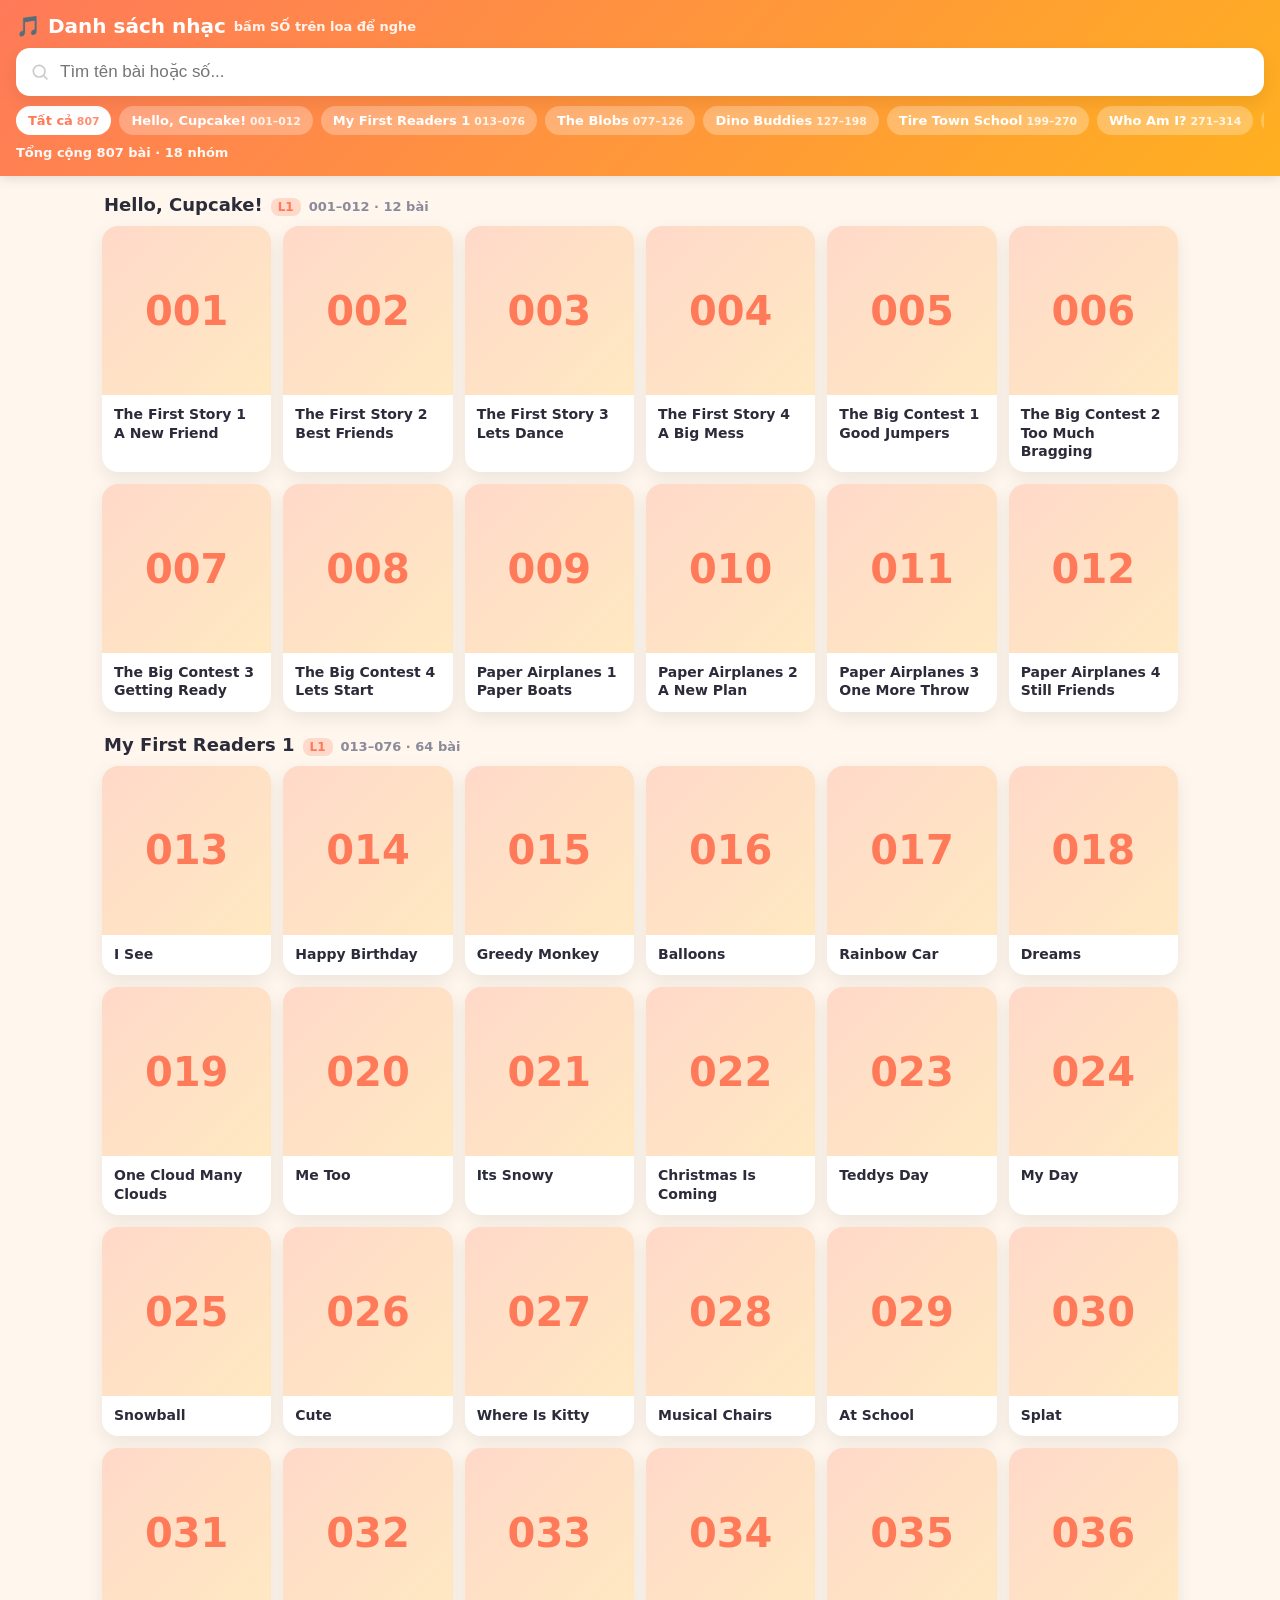
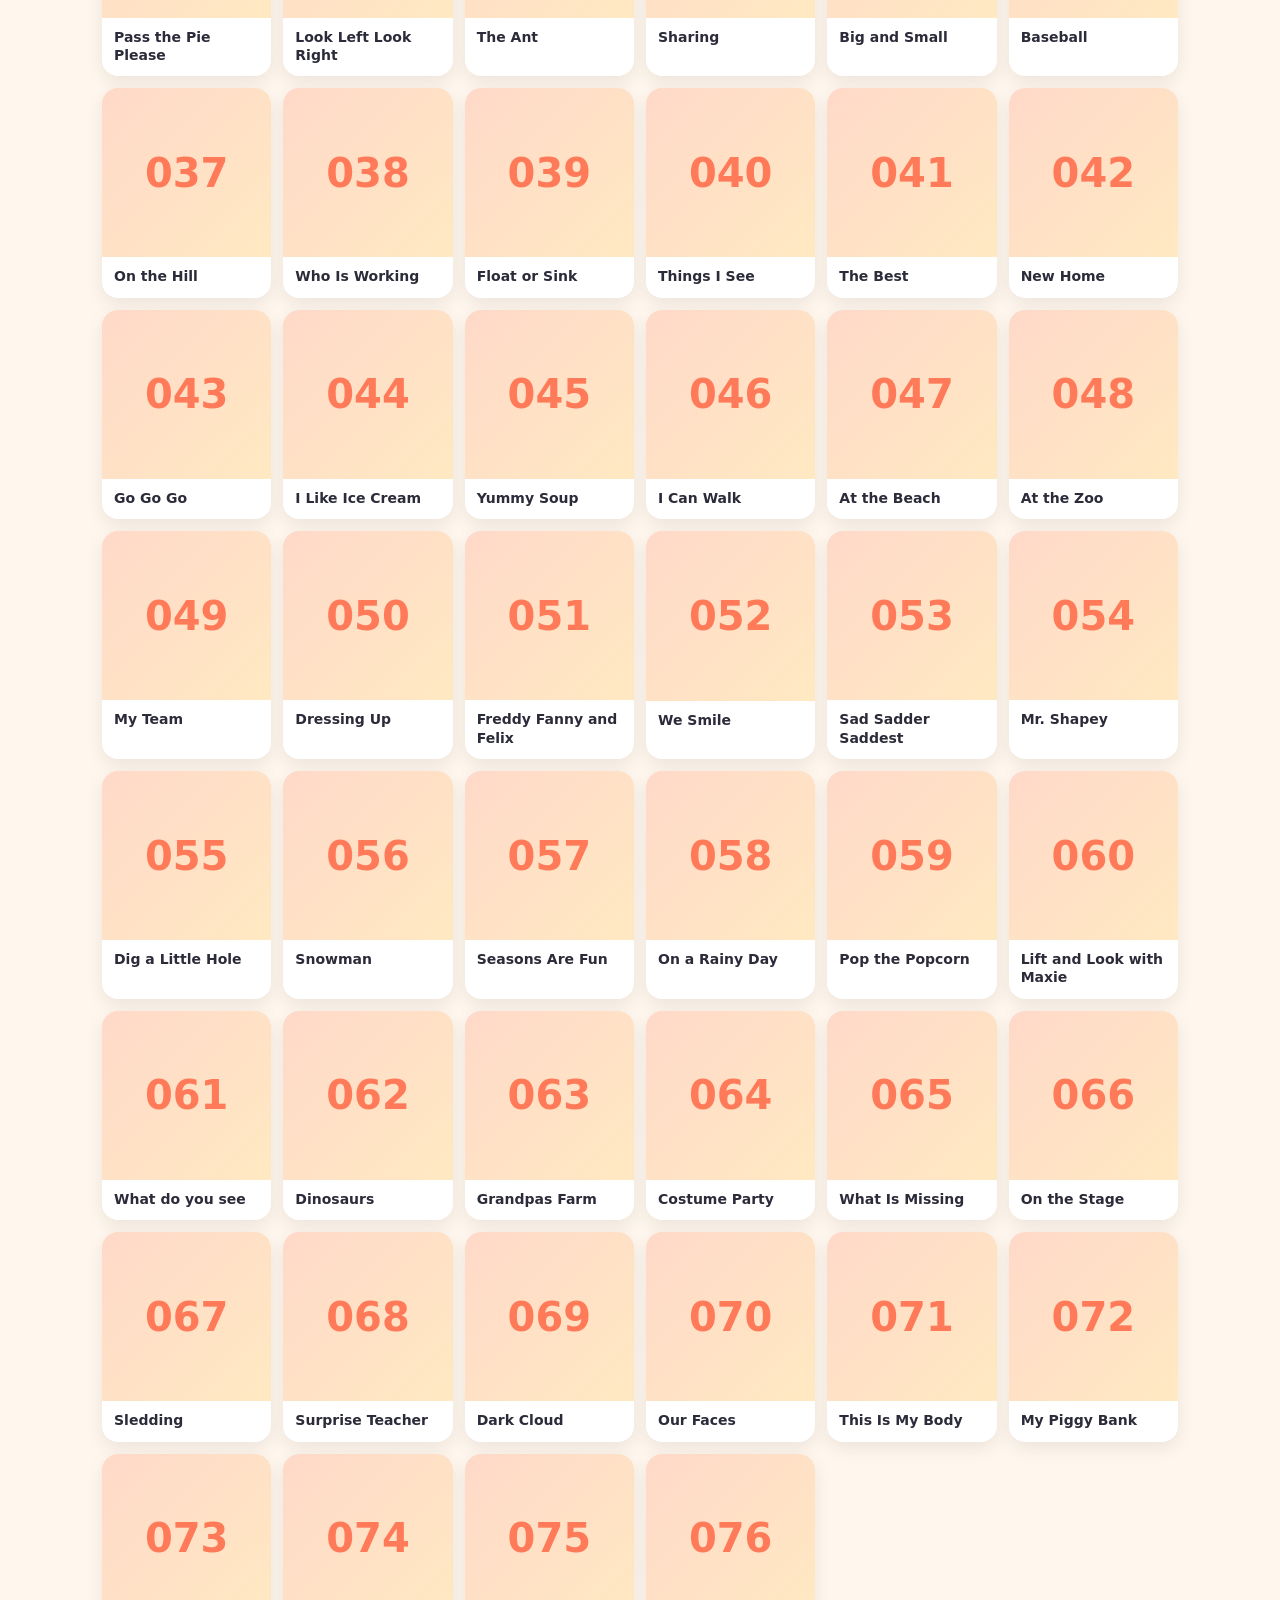
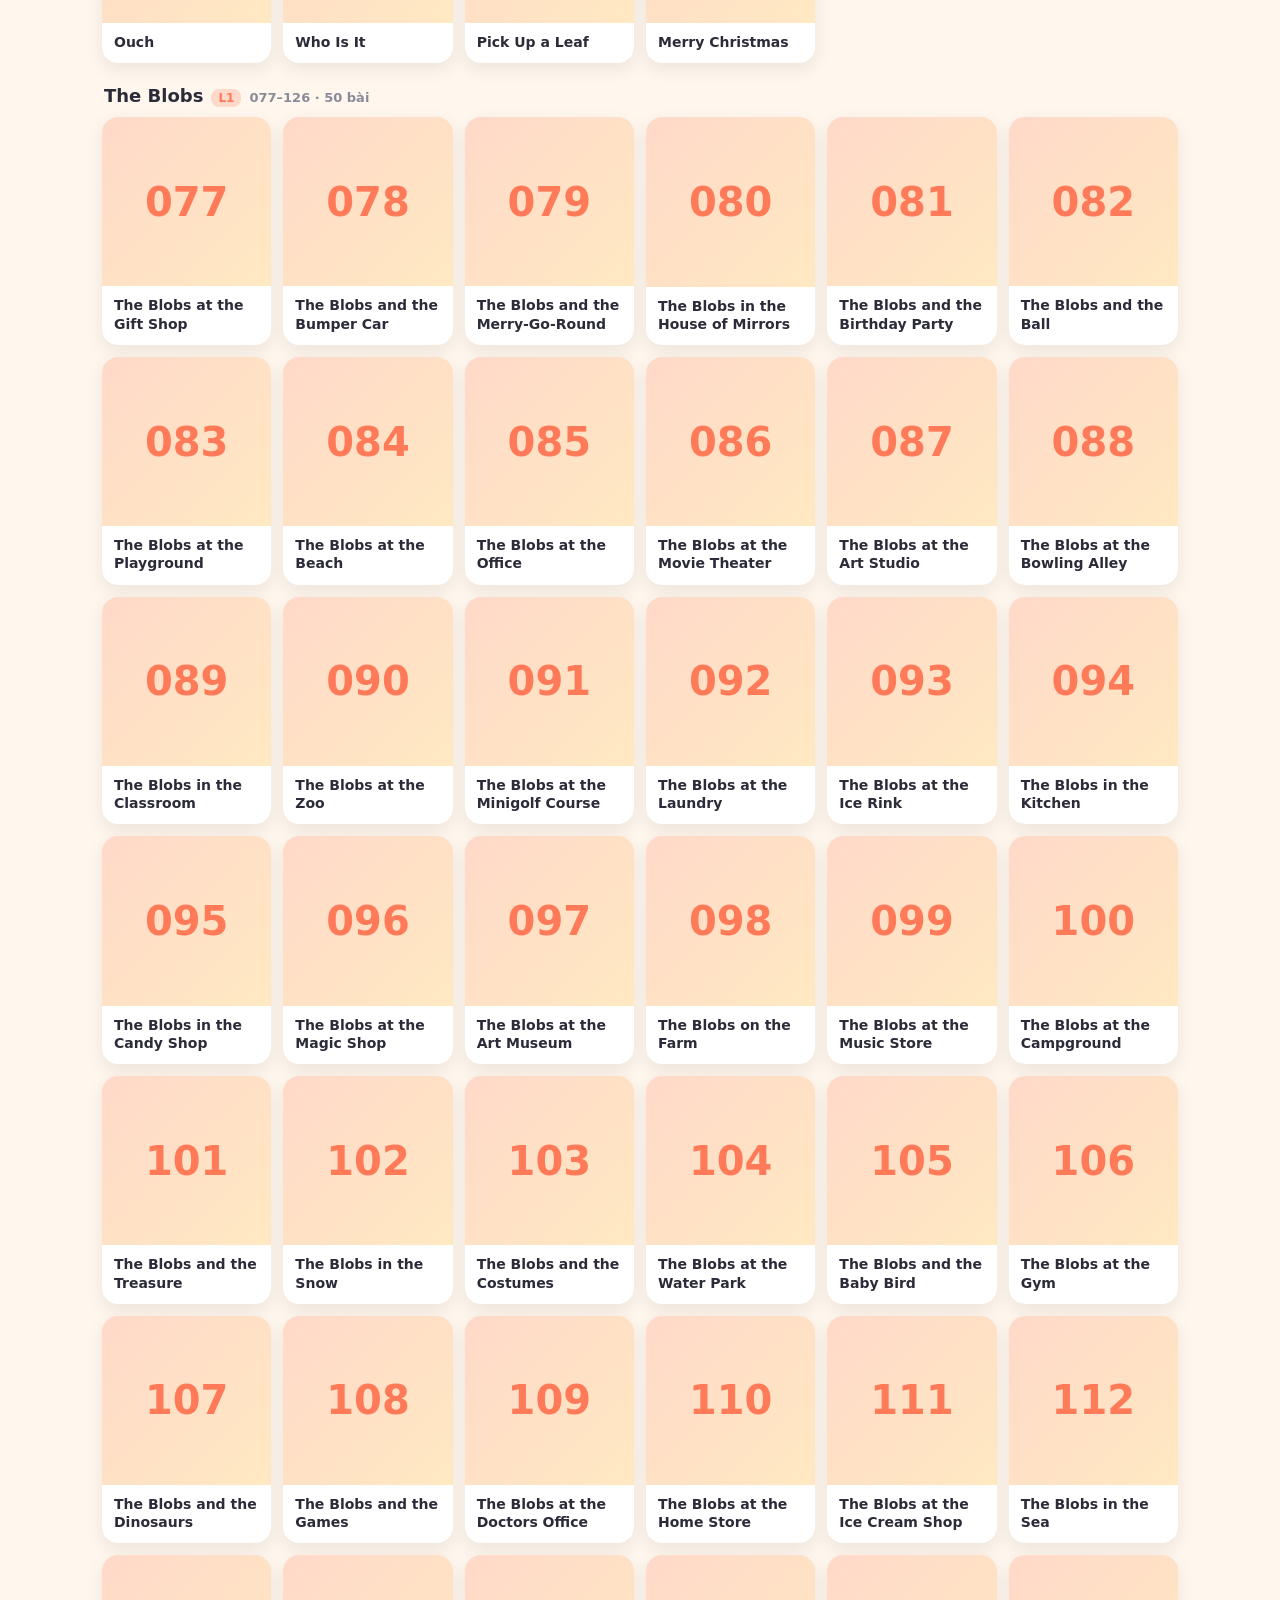
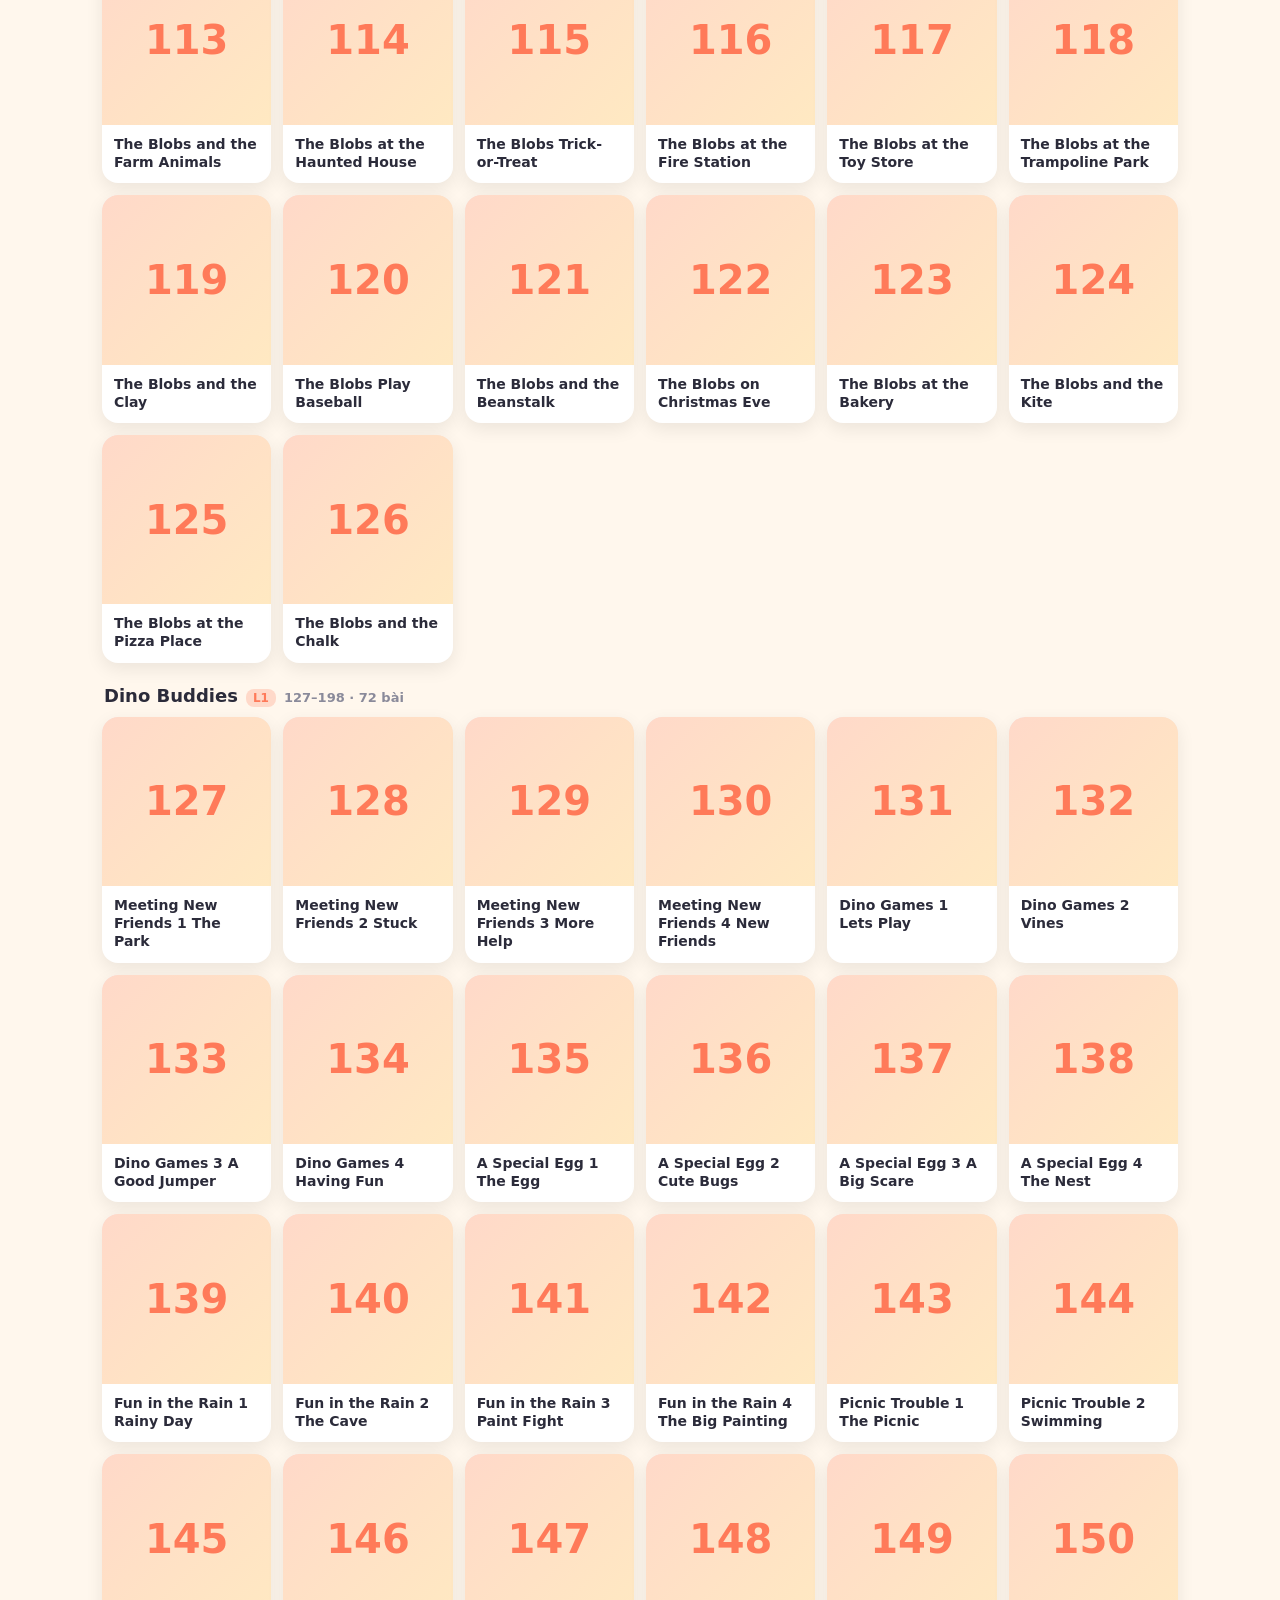
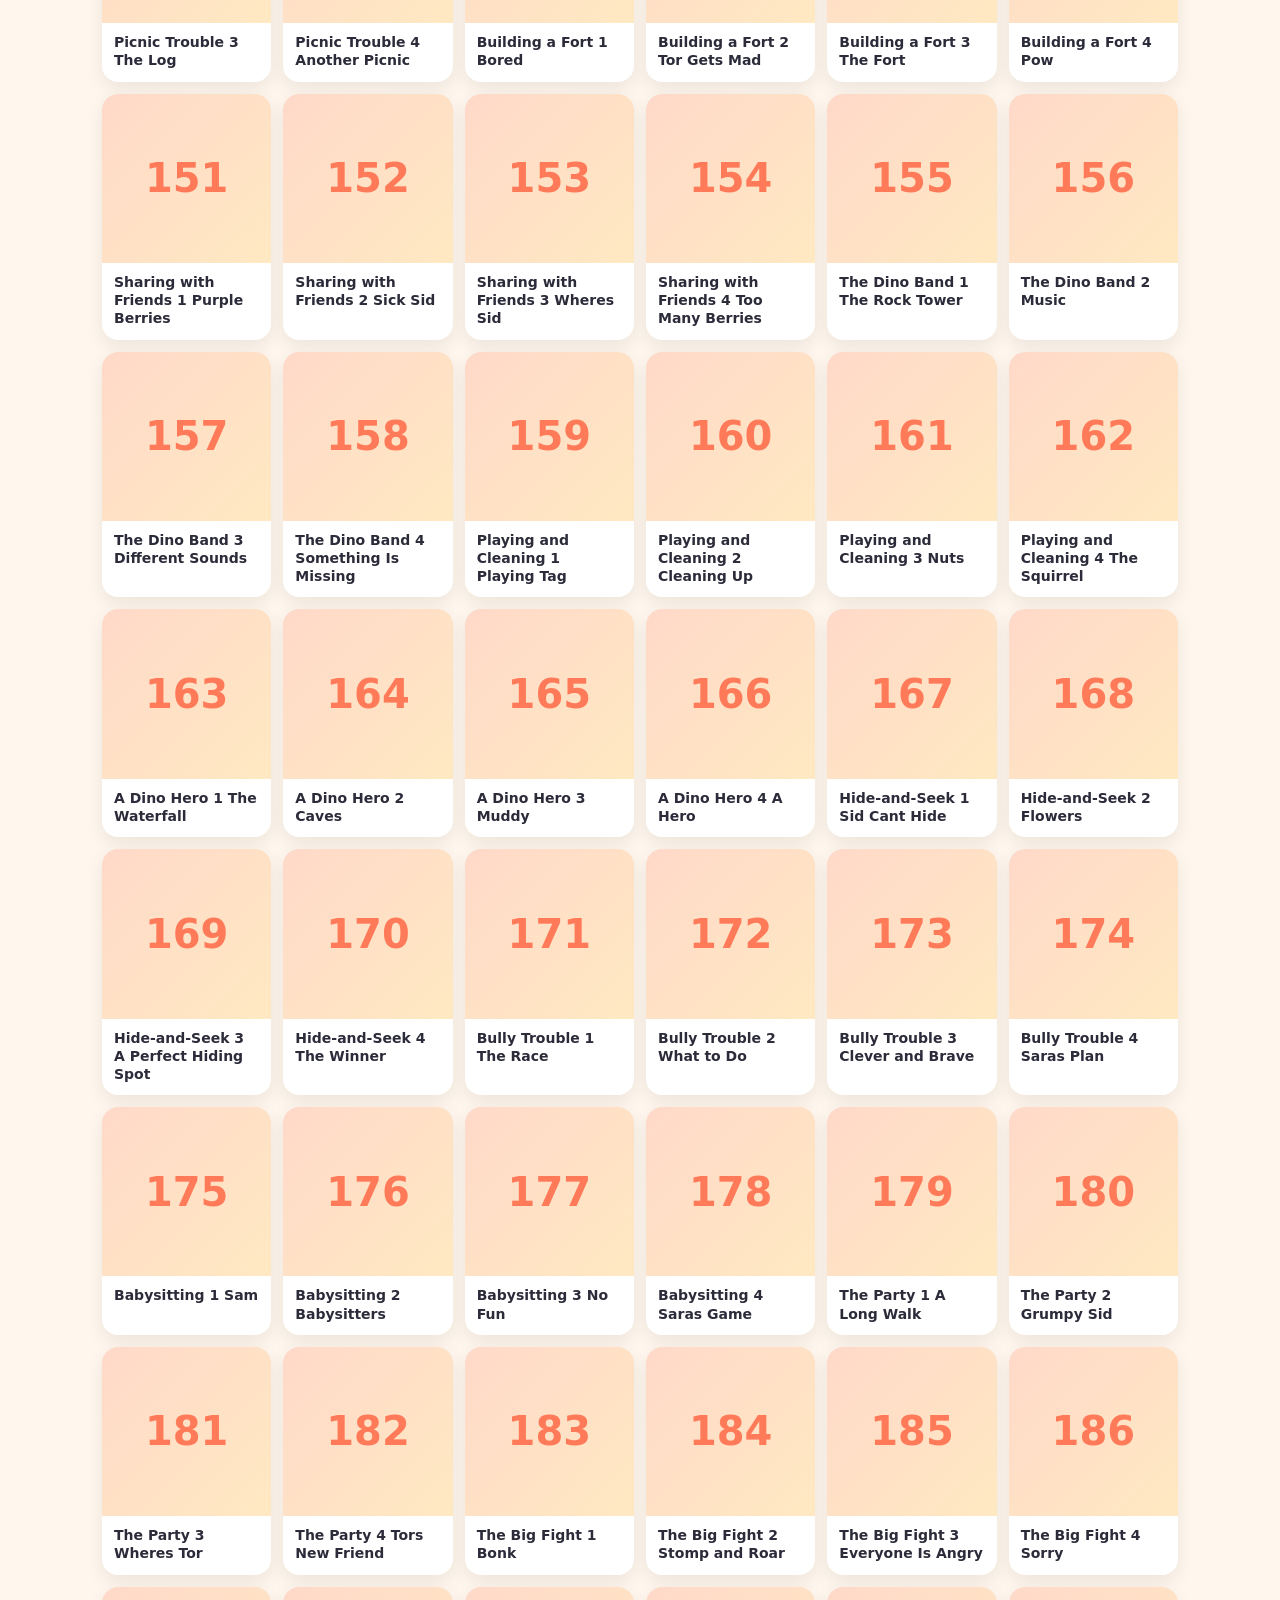
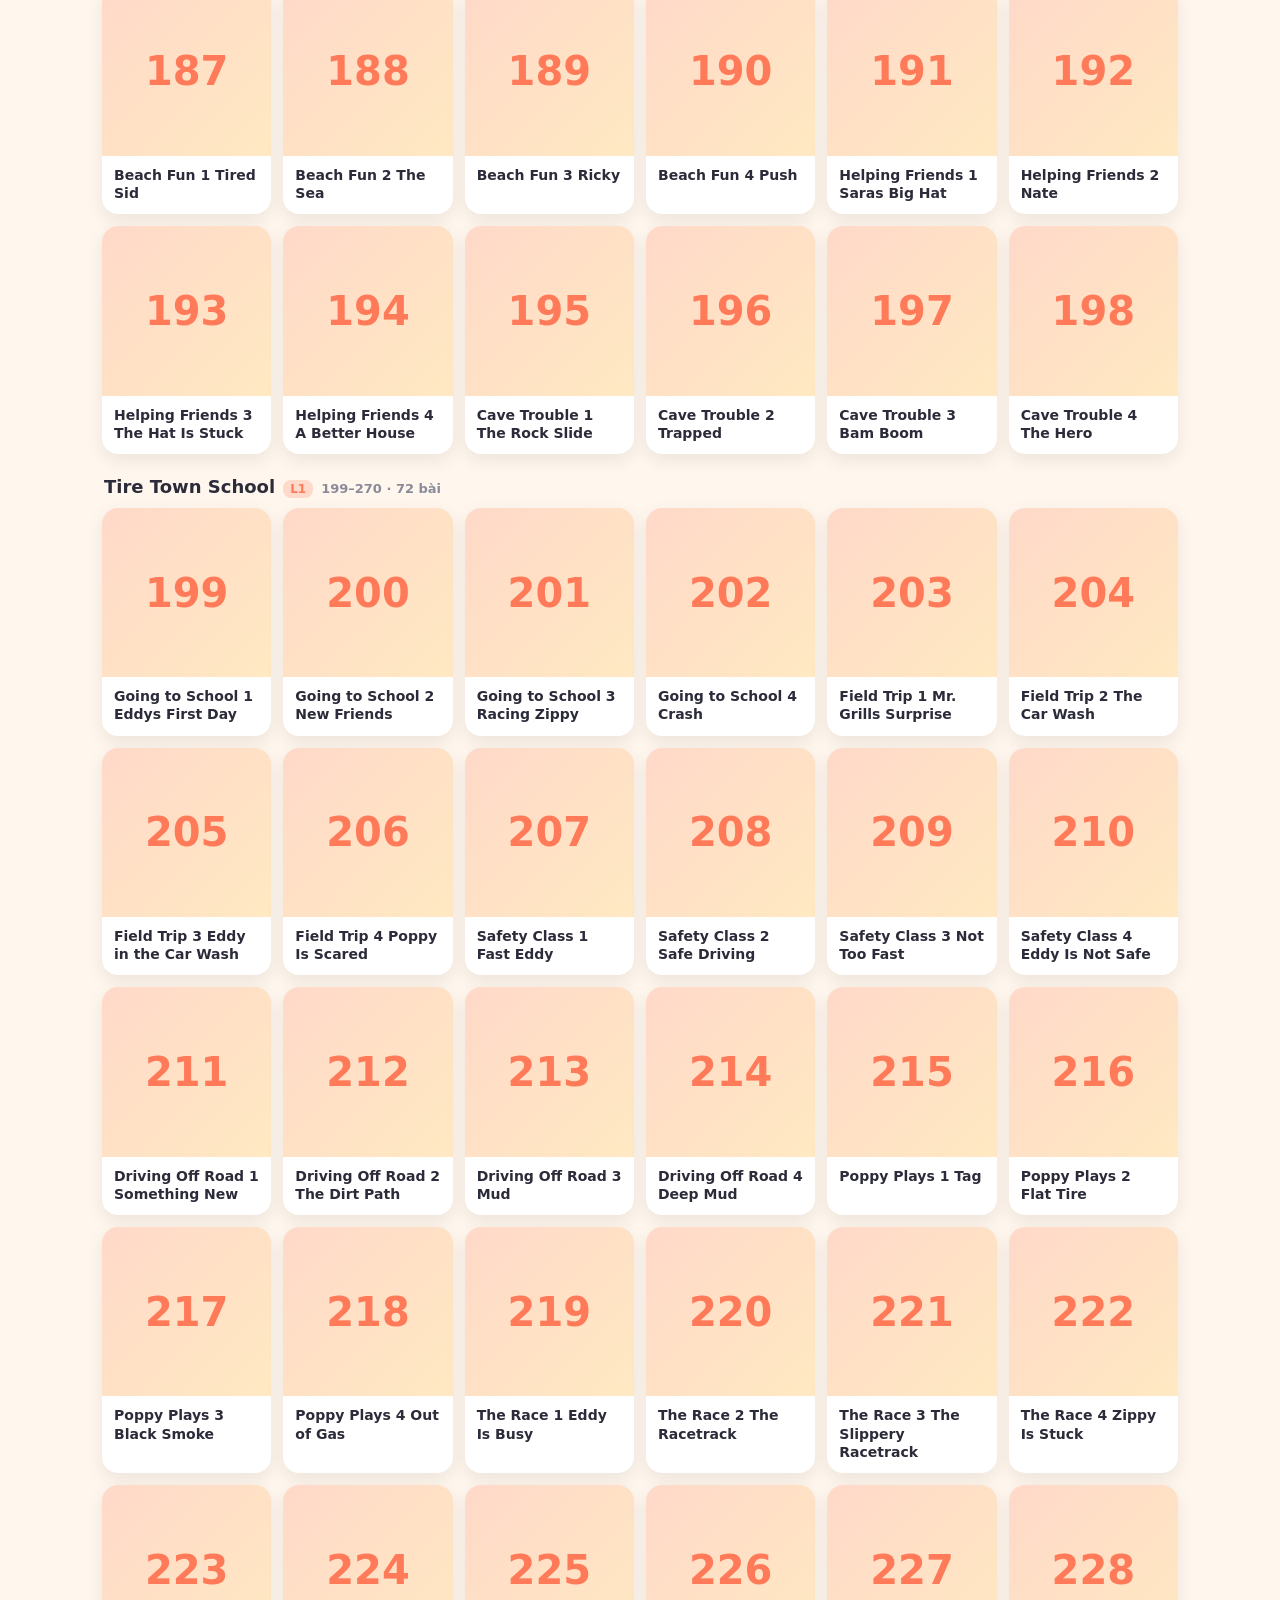
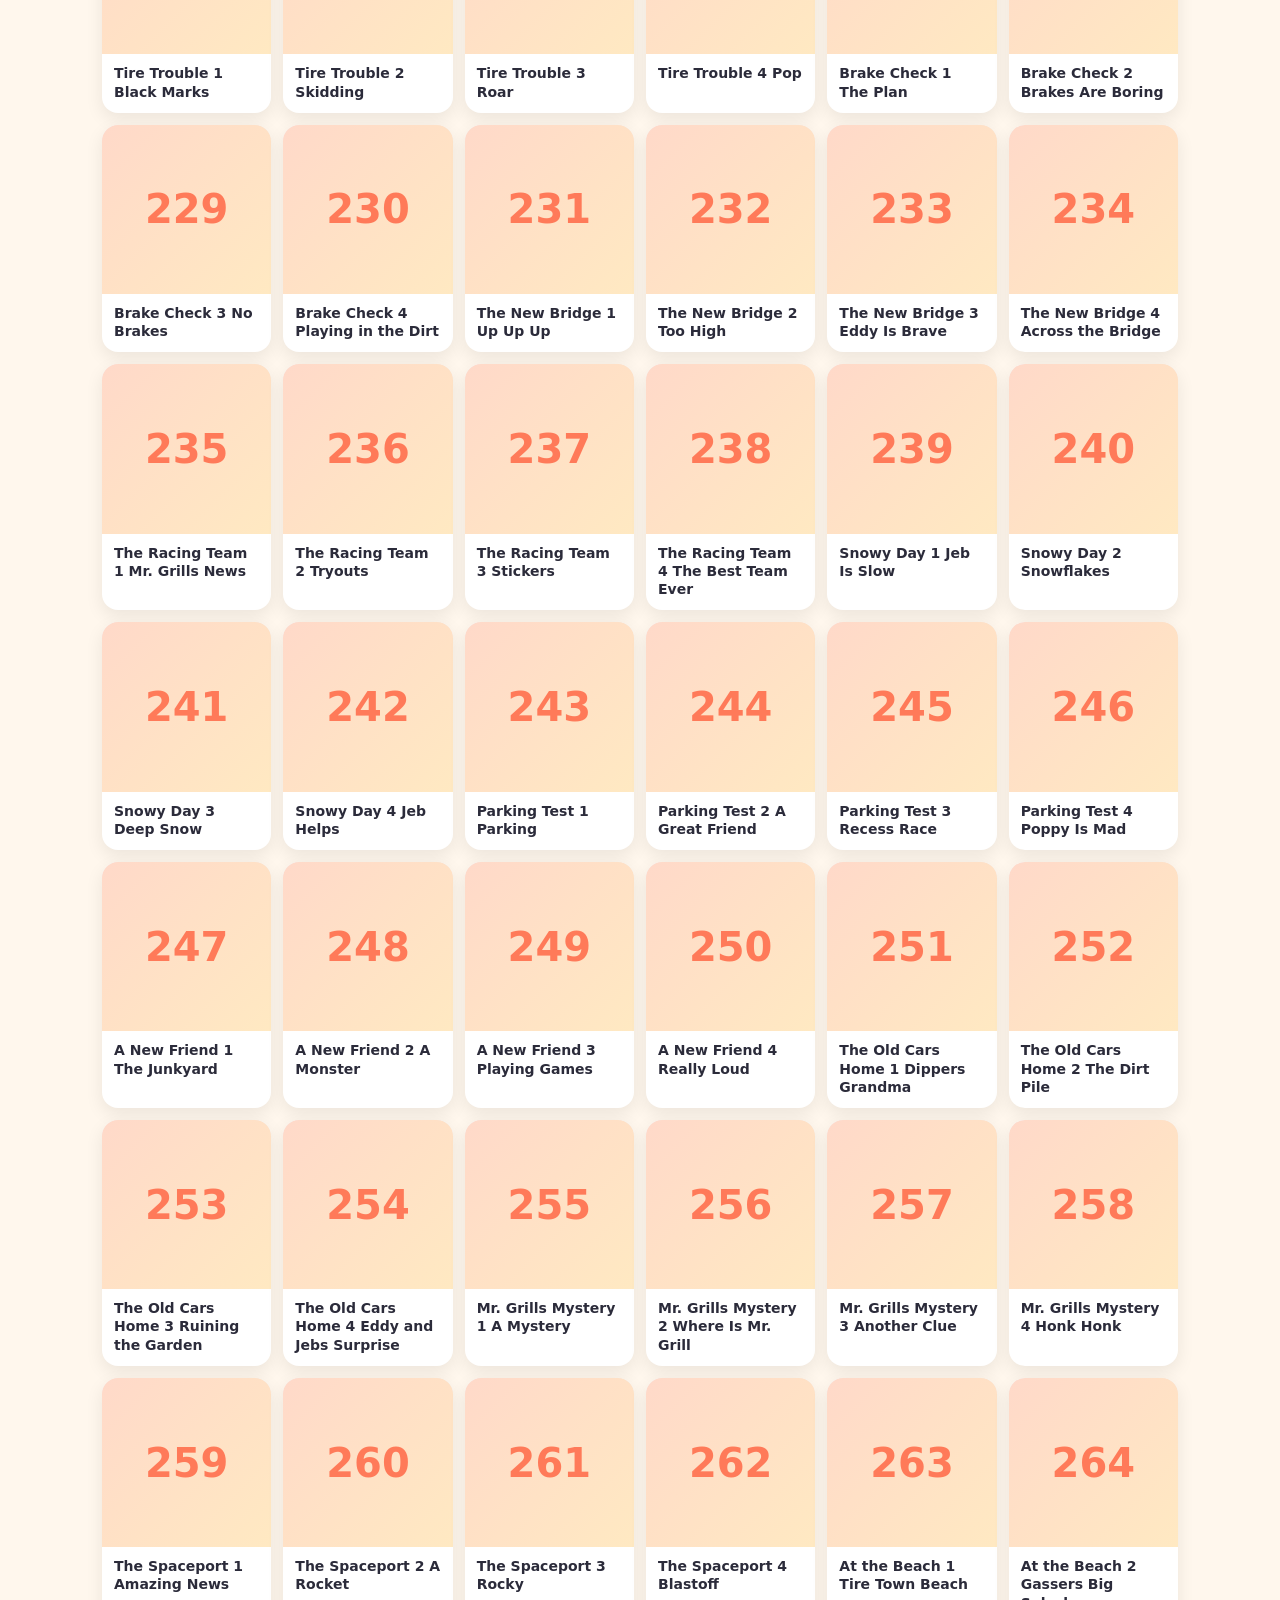
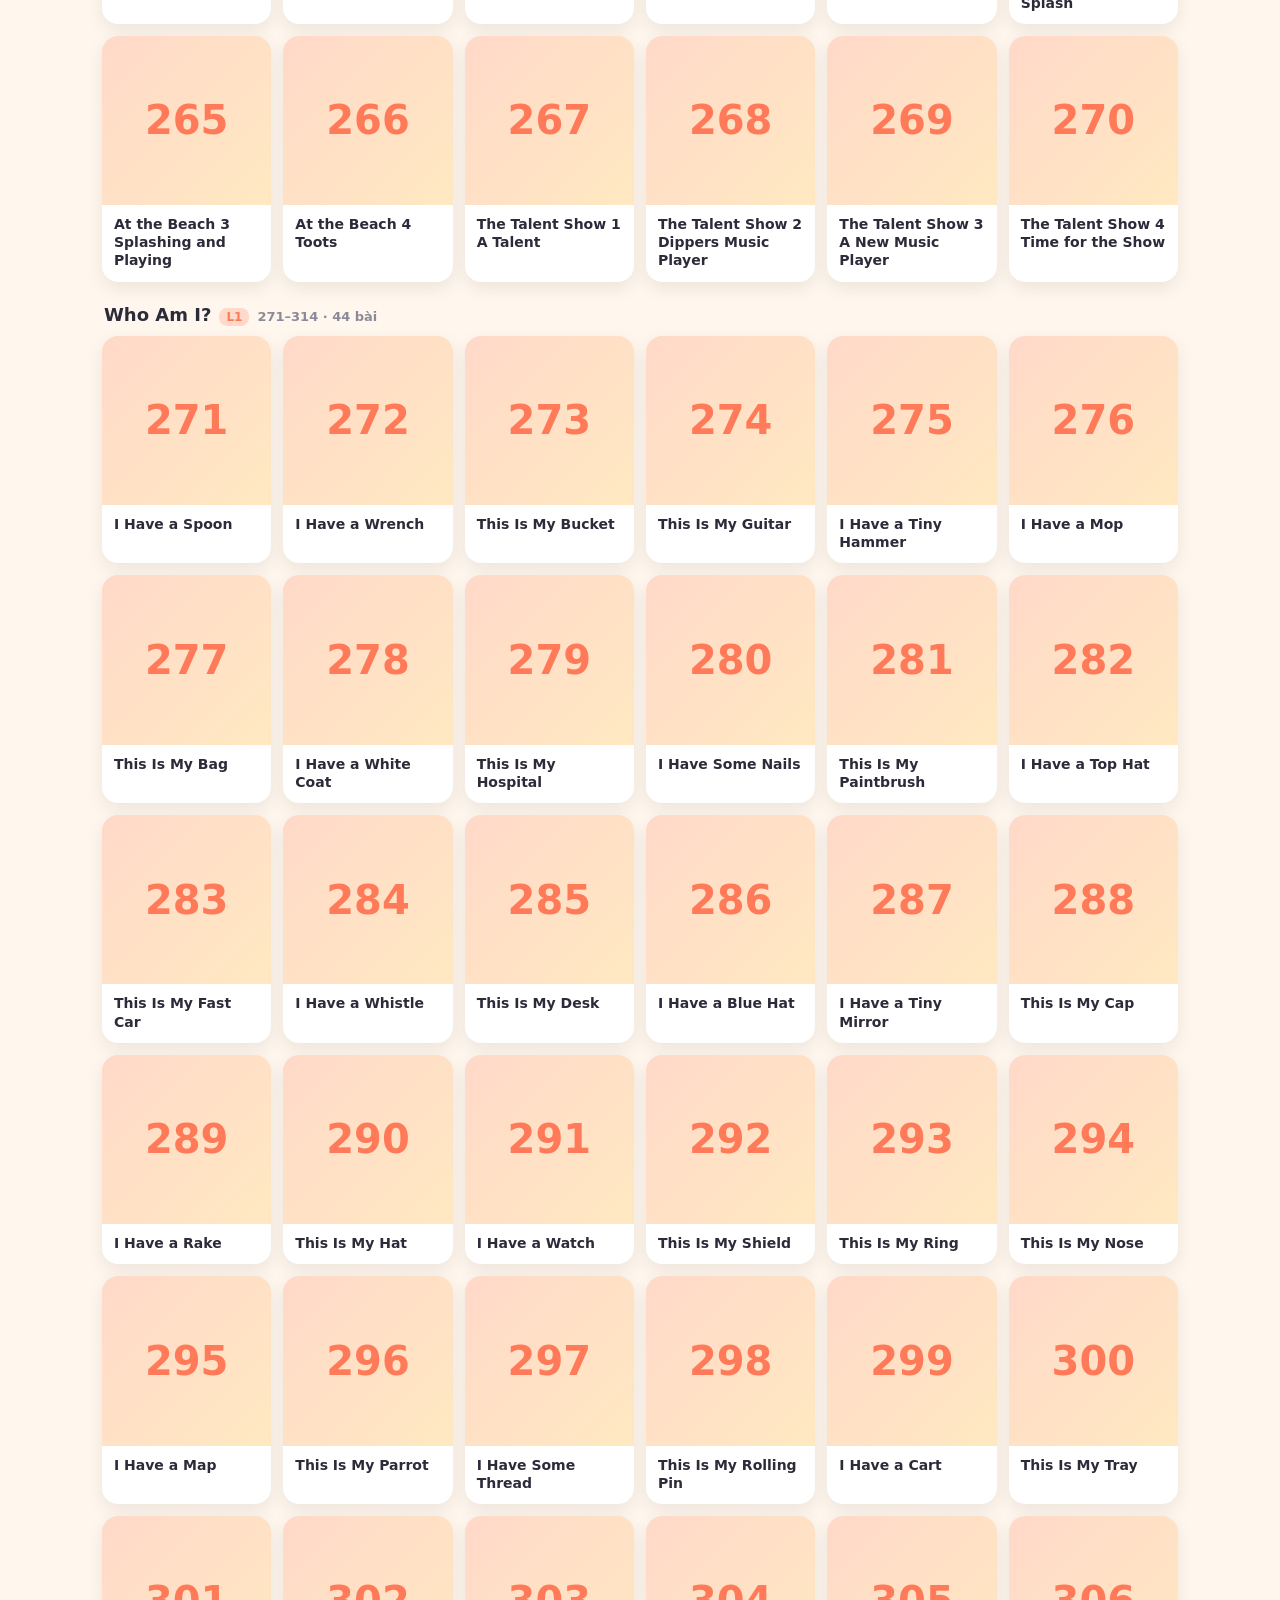
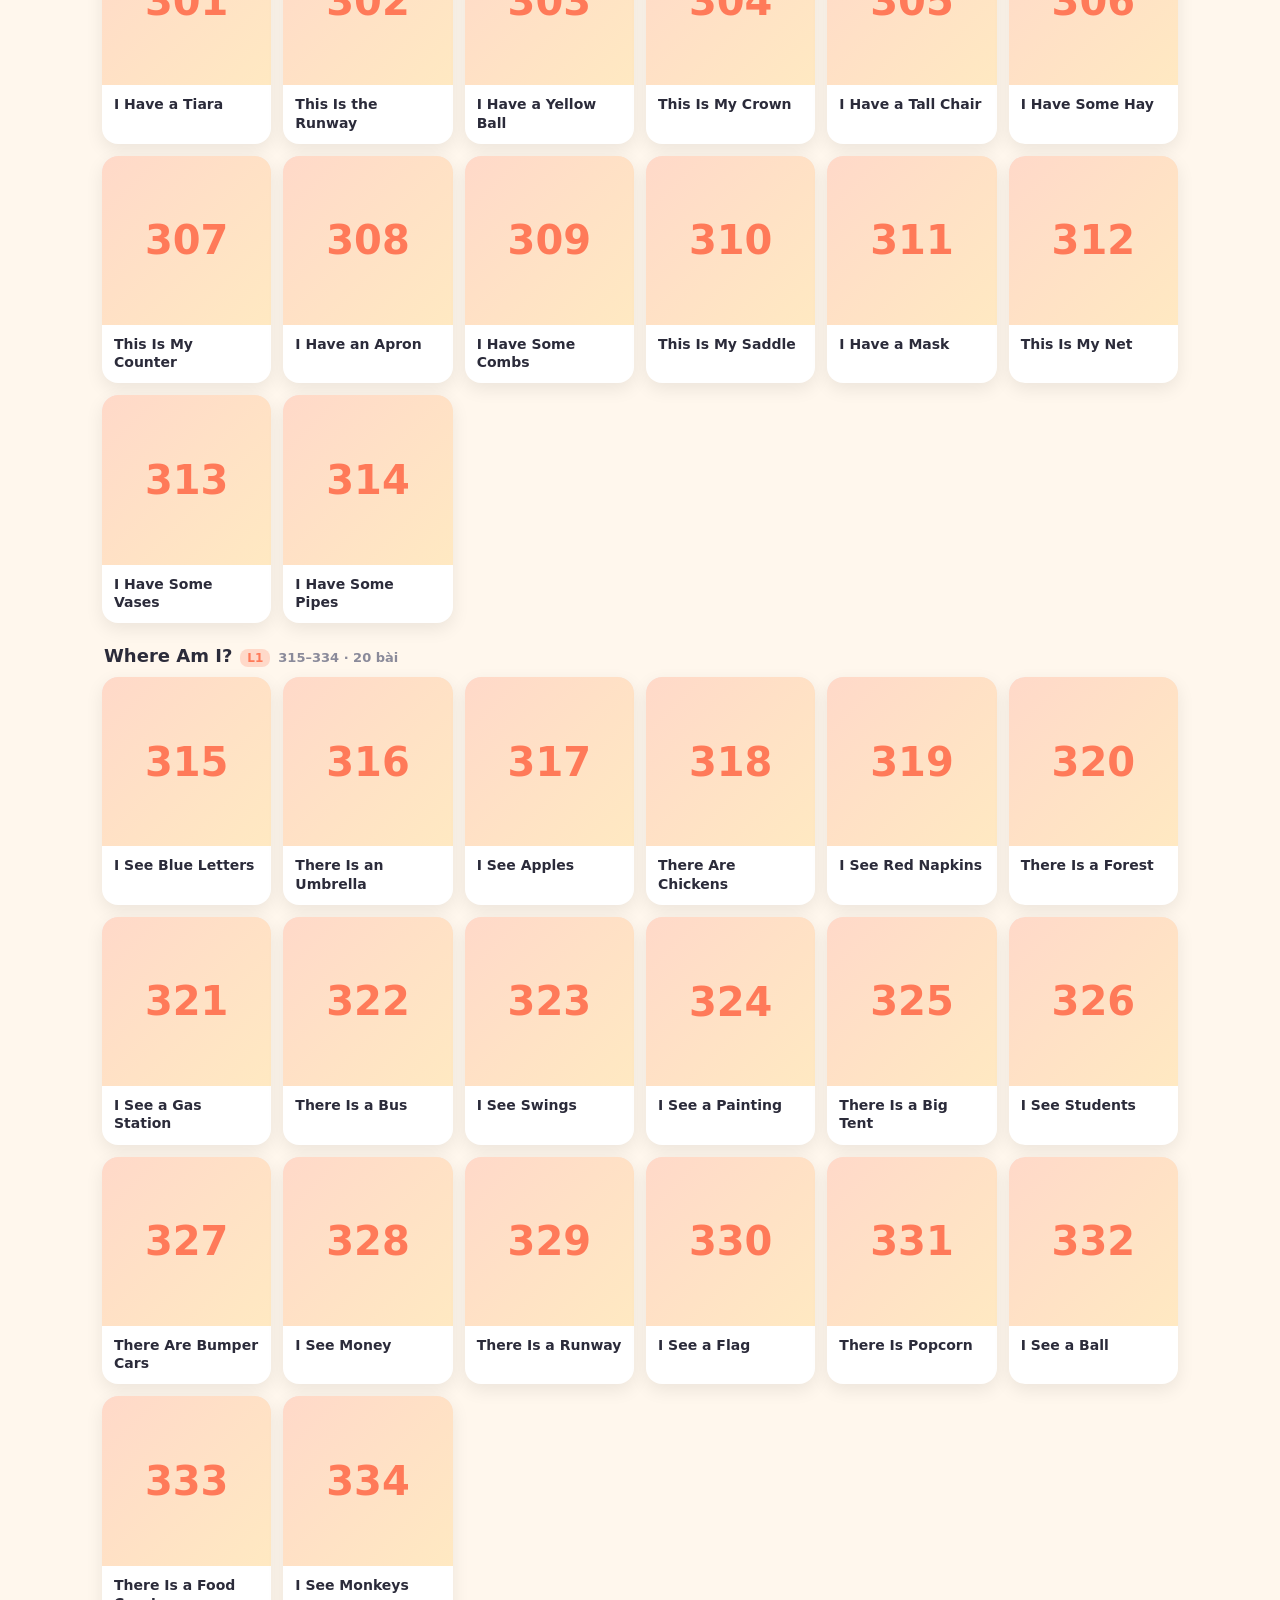
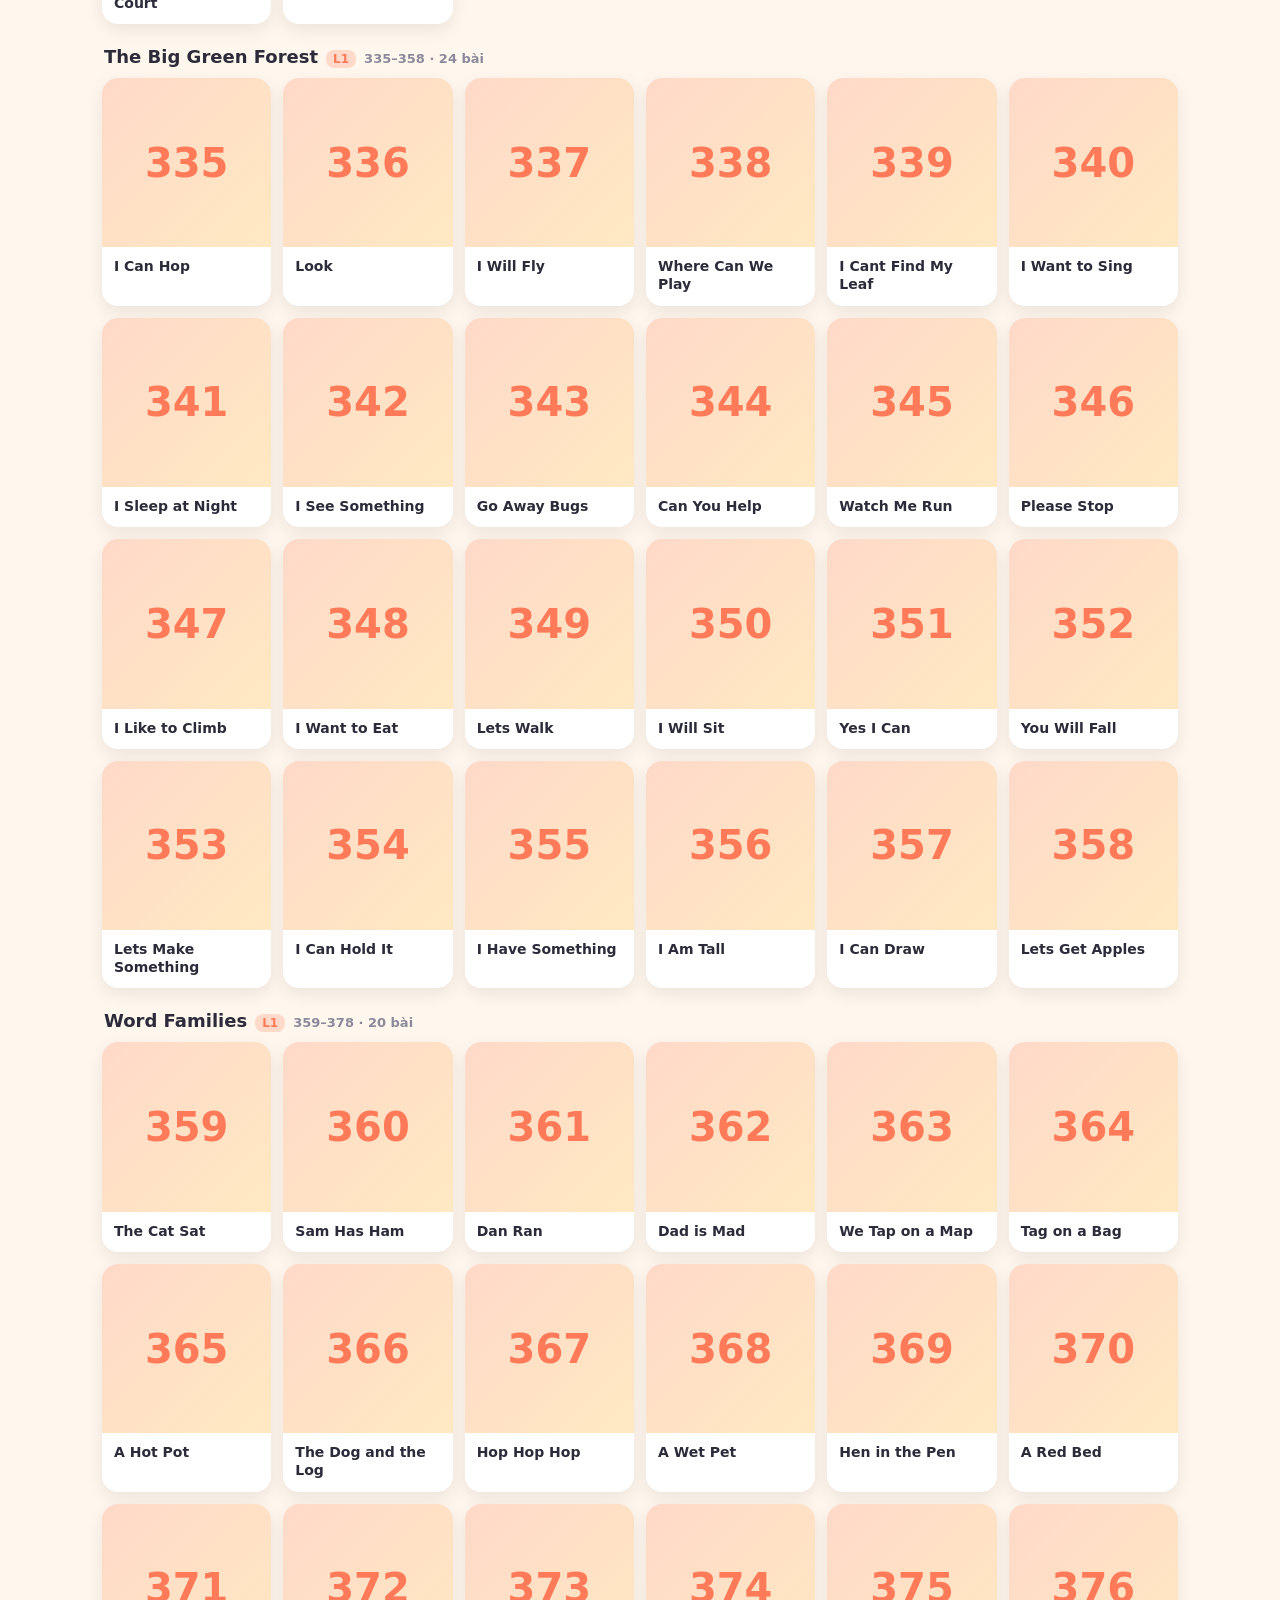
==== commit 707daaac: "danh-sach: +Fairy Tale Barn 736-807 (807 bai)" ====
--- a/danh-sach.html
+++ b/danh-sach.html
@@ -84,7 +84,7 @@
 </main>
 <button class="top" id="top" aria-label="Lên đầu">↑</button>
 <script>
-const TRACKS = [{"n": 1, "t": "The First Story 1 A New Friend", "img": "https://pub-0e0f52f13bb14693b0ce66f814b5e91c.r2.dev/media/L1/hello-cupcake/C0012330.jpg", "g": "hello-cupcake", "gl": "Hello, Cupcake!", "lv": 1}, {"n": 2, "t": "The First Story 2 Best Friends", "img": "https://pub-0e0f52f13bb14693b0ce66f814b5e91c.r2.dev/media/L1/hello-cupcake/C0012331.jpg", "g": "hello-cupcake", "gl": "Hello, Cupcake!", "lv": 1}, {"n": 3, "t": "The First Story 3 Lets Dance", "img": "https://pub-0e0f52f13bb14693b0ce66f814b5e91c.r2.dev/media/L1/hello-cupcake/C0012332.jpg", "g": "hello-cupcake", "gl": "Hello, Cupcake!", "lv": 1}, {"n": 4, "t": "The First Story 4 A Big Mess", "img": "https://pub-0e0f52f13bb14693b0ce66f814b5e91c.r2.dev/media/L1/hello-cupcake/C0012333.jpg", "g": "hello-cupcake", "gl": "Hello, Cupcake!", "lv": 1}, {"n": 5, "t": "The Big Contest 1 Good Jumpers", "img": "https://pub-0e0f52f13bb14693b0ce66f814b5e91c.r2.dev/media/L1/hello-cupcake/C0012334.jpg", "g": "hello-cupcake", "gl": "Hello, Cupcake!", "lv": 1}, {"n": 6, "t": "The Big Contest 2 Too Much Bragging", "img": "https://pub-0e0f52f13bb14693b0ce66f814b5e91c.r2.dev/media/L1/hello-cupcake/C0012335.jpg", "g": "hello-cupcake", "gl": "Hello, Cupcake!", "lv": 1}, {"n": 7, "t": "The Big Contest 3 Getting Ready", "img": "https://pub-0e0f52f13bb14693b0ce66f814b5e91c.r2.dev/media/L1/hello-cupcake/C0012336.jpg", "g": "hello-cupcake", "gl": "Hello, Cupcake!", "lv": 1}, {"n": 8, "t": "The Big Contest 4 Lets Start", "img": "https://pub-0e0f52f13bb14693b0ce66f814b5e91c.r2.dev/media/L1/hello-cupcake/C0012337.jpg", "g": "hello-cupcake", "gl": "Hello, Cupcake!", "lv": 1}, {"n": 9, "t": "Paper Airplanes 1 Paper Boats", "img": "https://pub-0e0f52f13bb14693b0ce66f814b5e91c.r2.dev/media/L1/hello-cupcake/C0012338.jpg", "g": "hello-cupcake", "gl": "Hello, Cupcake!", "lv": 1}, {"n": 10, "t": "Paper Airplanes 2 A New Plan", "img": "https://pub-0e0f52f13bb14693b0ce66f814b5e91c.r2.dev/media/L1/hello-cupcake/C0012339.jpg", "g": "hello-cupcake", "gl": "Hello, Cupcake!", "lv": 1}, {"n": 11, "t": "Paper Airplanes 3 One More Throw", "img": "https://pub-0e0f52f13bb14693b0ce66f814b5e91c.r2.dev/media/L1/hello-cupcake/C0012340.jpg", "g": "hello-cupcake", "gl": "Hello, Cupcake!", "lv": 1}, {"n": 12, "t": "Paper Airplanes 4 Still Friends", "img": "https://pub-0e0f52f13bb14693b0ce66f814b5e91c.r2.dev/media/L1/hello-cupcake/C0012341.jpg", "g": "hello-cupcake", "gl": "Hello, Cupcake!", "lv": 1}, {"n": 13, "t": "I See", "img": "https://pub-0e0f52f13bb14693b0ce66f814b5e91c.r2.dev/media/L1/my-first-readers-1/C0000537.jpg", "g": "my-first-readers-1", "gl": "My First Readers 1", "lv": 1}, {"n": 14, "t": "Happy Birthday", "img": "https://pub-0e0f52f13bb14693b0ce66f814b5e91c.r2.dev/media/L1/my-first-readers-1/C0000545.jpg", "g": "my-first-readers-1", "gl": "My First Readers 1", "lv": 1}, {"n": 15, "t": "Greedy Monkey", "img": "https://pub-0e0f52f13bb14693b0ce66f814b5e91c.r2.dev/media/L1/my-first-readers-1/C0000548.jpg", "g": "my-first-readers-1", "gl": "My First Readers 1", "lv": 1}, {"n": 16, "t": "Balloons", "img": "https://pub-0e0f52f13bb14693b0ce66f814b5e91c.r2.dev/media/L1/my-first-readers-1/C0000552.jpg", "g": "my-first-readers-1", "gl": "My First Readers 1", "lv": 1}, {"n": 17, "t": "Rainbow Car", "img": "https://pub-0e0f52f13bb14693b0ce66f814b5e91c.r2.dev/media/L1/my-first-readers-1/C0000569.jpg", "g": "my-first-readers-1", "gl": "My First Readers 1", "lv": 1}, {"n": 18, "t": "Dreams", "img": "https://pub-0e0f52f13bb14693b0ce66f814b5e91c.r2.dev/media/L1/my-first-readers-1/C0000586.jpg", "g": "my-first-readers-1", "gl": "My First Readers 1", "lv": 1}, {"n": 19, "t": "One Cloud Many Clouds", "img": "https://pub-0e0f52f13bb14693b0ce66f814b5e91c.r2.dev/media/L1/my-first-readers-1/C0003463.jpg", "g": "my-first-readers-1", "gl": "My First Readers 1", "lv": 1}, {"n": 20, "t": "Me Too", "img": "https://pub-0e0f52f13bb14693b0ce66f814b5e91c.r2.dev/media/L1/my-first-readers-1/C0001052.jpg", "g": "my-first-readers-1", "gl": "My First Readers 1", "lv": 1}, {"n": 21, "t": "Its Snowy", "img": "https://pub-0e0f52f13bb14693b0ce66f814b5e91c.r2.dev/media/L1/my-first-readers-1/C0003460.jpg", "g": "my-first-readers-1", "gl": "My First Readers 1", "lv": 1}, {"n": 22, "t": "Christmas Is Coming", "img": "https://pub-0e0f52f13bb14693b0ce66f814b5e91c.r2.dev/media/L1/my-first-readers-1/C0000568.jpg", "g": "my-first-readers-1", "gl": "My First Readers 1", "lv": 1}, {"n": 23, "t": "Teddys Day", "img": "https://pub-0e0f52f13bb14693b0ce66f814b5e91c.r2.dev/media/L1/my-first-readers-1/C0000580.jpg", "g": "my-first-readers-1", "gl": "My First Readers 1", "lv": 1}, {"n": 24, "t": "My Day", "img": "https://pub-0e0f52f13bb14693b0ce66f814b5e91c.r2.dev/media/L1/my-first-readers-1/C0003468.jpg", "g": "my-first-readers-1", "gl": "My First Readers 1", "lv": 1}, {"n": 25, "t": "Snowball", "img": "https://pub-0e0f52f13bb14693b0ce66f814b5e91c.r2.dev/media/L1/my-first-readers-1/C0003485.jpg", "g": "my-first-readers-1", "gl": "My First Readers 1", "lv": 1}, {"n": 26, "t": "Cute", "img": "https://pub-0e0f52f13bb14693b0ce66f814b5e91c.r2.dev/media/L1/my-first-readers-1/C0003458.jpg", "g": "my-first-readers-1", "gl": "My First Readers 1", "lv": 1}, {"n": 27, "t": "Where Is Kitty", "img": "https://pub-0e0f52f13bb14693b0ce66f814b5e91c.r2.dev/media/L1/my-first-readers-1/C0000813.jpg", "g": "my-first-readers-1", "gl": "My First Readers 1", "lv": 1}, {"n": 28, "t": "Musical Chairs", "img": "https://pub-0e0f52f13bb14693b0ce66f814b5e91c.r2.dev/media/L1/my-first-readers-1/C0003313.jpg", "g": "my-first-readers-1", "gl": "My First Readers 1", "lv": 1}, {"n": 29, "t": "At School", "img": "https://pub-0e0f52f13bb14693b0ce66f814b5e91c.r2.dev/media/L1/my-first-readers-1/C0000731.jpg", "g": "my-first-readers-1", "gl": "My First Readers 1", "lv": 1}, {"n": 30, "t": "Splat", "img": "https://pub-0e0f52f13bb14693b0ce66f814b5e91c.r2.dev/media/L1/my-first-readers-1/C0003498.jpg", "g": "my-first-readers-1", "gl": "My First Readers 1", "lv": 1}, {"n": 31, "t": "Pass the Pie Please", "img": "https://pub-0e0f52f13bb14693b0ce66f814b5e91c.r2.dev/media/L1/my-first-readers-1/C0000609.jpg", "g": "my-first-readers-1", "gl": "My First Readers 1", "lv": 1}, {"n": 32, "t": "Look Left Look Right", "img": "https://pub-0e0f52f13bb14693b0ce66f814b5e91c.r2.dev/media/L1/my-first-readers-1/C0003467.jpg", "g": "my-first-readers-1", "gl": "My First Readers 1", "lv": 1}, {"n": 33, "t": "The Ant", "img": "https://pub-0e0f52f13bb14693b0ce66f814b5e91c.r2.dev/media/L1/my-first-readers-1/C0001381.jpg", "g": "my-first-readers-1", "gl": "My First Readers 1", "lv": 1}, {"n": 34, "t": "Sharing", "img": "https://pub-0e0f52f13bb14693b0ce66f814b5e91c.r2.dev/media/L1/my-first-readers-1/C0000804.jpg", "g": "my-first-readers-1", "gl": "My First Readers 1", "lv": 1}, {"n": 35, "t": "Big and Small", "img": "https://pub-0e0f52f13bb14693b0ce66f814b5e91c.r2.dev/media/L1/my-first-readers-1/C0000592.jpg", "g": "my-first-readers-1", "gl": "My First Readers 1", "lv": 1}, {"n": 36, "t": "Baseball", "img": "https://pub-0e0f52f13bb14693b0ce66f814b5e91c.r2.dev/media/L1/my-first-readers-1/C0003462.jpg", "g": "my-first-readers-1", "gl": "My First Readers 1", "lv": 1}, {"n": 37, "t": "On the Hill", "img": "https://pub-0e0f52f13bb14693b0ce66f814b5e91c.r2.dev/media/L1/my-first-readers-1/C0003461.jpg", "g": "my-first-readers-1", "gl": "My First Readers 1", "lv": 1}, {"n": 38, "t": "Who Is Working", "img": "https://pub-0e0f52f13bb14693b0ce66f814b5e91c.r2.dev/media/L1/my-first-readers-1/C0000589.jpg", "g": "my-first-readers-1", "gl": "My First Readers 1", "lv": 1}, {"n": 39, "t": "Float or Sink", "img": "https://pub-0e0f52f13bb14693b0ce66f814b5e91c.r2.dev/media/L1/my-first-readers-1/C0003481.jpg", "g": "my-first-readers-1", "gl": "My First Readers 1", "lv": 1}, {"n": 40, "t": "Things I See", "img": "https://pub-0e0f52f13bb14693b0ce66f814b5e91c.r2.dev/media/L1/my-first-readers-1/C0000625.jpg", "g": "my-first-readers-1", "gl": "My First Readers 1", "lv": 1}, {"n": 41, "t": "The Best", "img": "https://pub-0e0f52f13bb14693b0ce66f814b5e91c.r2.dev/media/L1/my-first-readers-1/C0003488.jpg", "g": "my-first-readers-1", "gl": "My First Readers 1", "lv": 1}, {"n": 42, "t": "New Home", "img": "https://pub-0e0f52f13bb14693b0ce66f814b5e91c.r2.dev/media/L1/my-first-readers-1/C0000849.jpg", "g": "my-first-readers-1", "gl": "My First Readers 1", "lv": 1}, {"n": 43, "t": "Go Go Go", "img": "https://pub-0e0f52f13bb14693b0ce66f814b5e91c.r2.dev/media/L1/my-first-readers-1/C0000642.jpg", "g": "my-first-readers-1", "gl": "My First Readers 1", "lv": 1}, {"n": 44, "t": "I Like Ice Cream", "img": "https://pub-0e0f52f13bb14693b0ce66f814b5e91c.r2.dev/media/L1/my-first-readers-1/C0000943.jpg", "g": "my-first-readers-1", "gl": "My First Readers 1", "lv": 1}, {"n": 45, "t": "Yummy Soup", "img": "https://pub-0e0f52f13bb14693b0ce66f814b5e91c.r2.dev/media/L1/my-first-readers-1/C0000560.jpg", "g": "my-first-readers-1", "gl": "My First Readers 1", "lv": 1}, {"n": 46, "t": "I Can Walk", "img": "https://pub-0e0f52f13bb14693b0ce66f814b5e91c.r2.dev/media/L1/my-first-readers-1/C0000745.jpg", "g": "my-first-readers-1", "gl": "My First Readers 1", "lv": 1}, {"n": 47, "t": "At the Beach", "img": "https://pub-0e0f52f13bb14693b0ce66f814b5e91c.r2.dev/media/L1/my-first-readers-1/C0000969.jpg", "g": "my-first-readers-1", "gl": "My First Readers 1", "lv": 1}, {"n": 48, "t": "At the Zoo", "img": "https://pub-0e0f52f13bb14693b0ce66f814b5e91c.r2.dev/media/L1/my-first-readers-1/C0003483.jpg", "g": "my-first-readers-1", "gl": "My First Readers 1", "lv": 1}, {"n": 49, "t": "My Team", "img": "https://pub-0e0f52f13bb14693b0ce66f814b5e91c.r2.dev/media/L1/my-first-readers-1/C0003473.jpg", "g": "my-first-readers-1", "gl": "My First Readers 1", "lv": 1}, {"n": 50, "t": "Dressing Up", "img": "https://pub-0e0f52f13bb14693b0ce66f814b5e91c.r2.dev/media/L1/my-first-readers-1/C0000736.jpg", "g": "my-first-readers-1", "gl": "My First Readers 1", "lv": 1}, {"n": 51, "t": "Freddy Fanny and Felix", "img": "https://pub-0e0f52f13bb14693b0ce66f814b5e91c.r2.dev/media/L1/my-first-readers-1/C0003482.jpg", "g": "my-first-readers-1", "gl": "My First Readers 1", "lv": 1}, {"n": 52, "t": "We Smile", "img": "https://pub-0e0f52f13bb14693b0ce66f814b5e91c.r2.dev/media/L1/my-first-readers-1/C0000793.jpg", "g": "my-first-readers-1", "gl": "My First Readers 1", "lv": 1}, {"n": 53, "t": "Sad Sadder Saddest", "img": "https://pub-0e0f52f13bb14693b0ce66f814b5e91c.r2.dev/media/L1/my-first-readers-1/C0003487.jpg", "g": "my-first-readers-1", "gl": "My First Readers 1", "lv": 1}, {"n": 54, "t": "Mr. Shapey", "img": "https://pub-0e0f52f13bb14693b0ce66f814b5e91c.r2.dev/media/L1/my-first-readers-1/C0000620.jpg", "g": "my-first-readers-1", "gl": "My First Readers 1", "lv": 1}, {"n": 55, "t": "Dig a Little Hole", "img": "https://pub-0e0f52f13bb14693b0ce66f814b5e91c.r2.dev/media/L1/my-first-readers-1/C0000691.jpg", "g": "my-first-readers-1", "gl": "My First Readers 1", "lv": 1}, {"n": 56, "t": "Snowman", "img": "https://pub-0e0f52f13bb14693b0ce66f814b5e91c.r2.dev/media/L1/my-first-readers-1/C0000571.jpg", "g": "my-first-readers-1", "gl": "My First Readers 1", "lv": 1}, {"n": 57, "t": "Seasons Are Fun", "img": "https://pub-0e0f52f13bb14693b0ce66f814b5e91c.r2.dev/media/L1/my-first-readers-1/C0000715.jpg", "g": "my-first-readers-1", "gl": "My First Readers 1", "lv": 1}, {"n": 58, "t": "On a Rainy Day", "img": "https://pub-0e0f52f13bb14693b0ce66f814b5e91c.r2.dev/media/L1/my-first-readers-1/C0000760.jpg", "g": "my-first-readers-1", "gl": "My First Readers 1", "lv": 1}, {"n": 59, "t": "Pop the Popcorn", "img": "https://pub-0e0f52f13bb14693b0ce66f814b5e91c.r2.dev/media/L1/my-first-readers-1/C0000828.jpg", "g": "my-first-readers-1", "gl": "My First Readers 1", "lv": 1}, {"n": 60, "t": "Lift and Look with Maxie", "img": "https://pub-0e0f52f13bb14693b0ce66f814b5e91c.r2.dev/media/L1/my-first-readers-1/C0001354.jpg", "g": "my-first-readers-1", "gl": "My First Readers 1", "lv": 1}, {"n": 61, "t": "What do you see", "img": "https://pub-0e0f52f13bb14693b0ce66f814b5e91c.r2.dev/media/L1/my-first-readers-1/C0000840.jpg", "g": "my-first-readers-1", "gl": "My First Readers 1", "lv": 1}, {"n": 62, "t": "Dinosaurs", "img": "https://pub-0e0f52f13bb14693b0ce66f814b5e91c.r2.dev/media/L1/my-first-readers-1/C0003480.jpg", "g": "my-first-readers-1", "gl": "My First Readers 1", "lv": 1}, {"n": 63, "t": "Grandpas Farm", "img": "https://pub-0e0f52f13bb14693b0ce66f814b5e91c.r2.dev/media/L1/my-first-readers-1/C0000633.jpg", "g": "my-first-readers-1", "gl": "My First Readers 1", "lv": 1}, {"n": 64, "t": "Costume Party", "img": "https://pub-0e0f52f13bb14693b0ce66f814b5e91c.r2.dev/media/L1/my-first-readers-1/C0000893.jpg", "g": "my-first-readers-1", "gl": "My First Readers 1", "lv": 1}, {"n": 65, "t": "What Is Missing", "img": "https://pub-0e0f52f13bb14693b0ce66f814b5e91c.r2.dev/media/L1/my-first-readers-1/C0000687.jpg", "g": "my-first-readers-1", "gl": "My First Readers 1", "lv": 1}, {"n": 66, "t": "On the Stage", "img": "https://pub-0e0f52f13bb14693b0ce66f814b5e91c.r2.dev/media/L1/my-first-readers-1/C0000821.jpg", "g": "my-first-readers-1", "gl": "My First Readers 1", "lv": 1}, {"n": 67, "t": "Sledding", "img": "https://pub-0e0f52f13bb14693b0ce66f814b5e91c.r2.dev/media/L1/my-first-readers-1/C0001117.jpg", "g": "my-first-readers-1", "gl": "My First Readers 1", "lv": 1}, {"n": 68, "t": "Surprise Teacher", "img": "https://pub-0e0f52f13bb14693b0ce66f814b5e91c.r2.dev/media/L1/my-first-readers-1/C0000855.jpg", "g": "my-first-readers-1", "gl": "My First Readers 1", "lv": 1}, {"n": 69, "t": "Dark Cloud", "img": "https://pub-0e0f52f13bb14693b0ce66f814b5e91c.r2.dev/media/L1/my-first-readers-1/C0000881.jpg", "g": "my-first-readers-1", "gl": "My First Readers 1", "lv": 1}, {"n": 70, "t": "Our Faces", "img": "https://pub-0e0f52f13bb14693b0ce66f814b5e91c.r2.dev/media/L1/my-first-readers-1/C0006768.jpg", "g": "my-first-readers-1", "gl": "My First Readers 1", "lv": 1}, {"n": 71, "t": "This Is My Body", "img": "https://pub-0e0f52f13bb14693b0ce66f814b5e91c.r2.dev/media/L1/my-first-readers-1/C0006767.jpg", "g": "my-first-readers-1", "gl": "My First Readers 1", "lv": 1}, {"n": 72, "t": "My Piggy Bank", "img": "https://pub-0e0f52f13bb14693b0ce66f814b5e91c.r2.dev/media/L1/my-first-readers-1/C0003471.jpg", "g": "my-first-readers-1", "gl": "My First Readers 1", "lv": 1}, {"n": 73, "t": "Ouch", "img": "https://pub-0e0f52f13bb14693b0ce66f814b5e91c.r2.dev/media/L1/my-first-readers-1/C0000871.jpg", "g": "my-first-readers-1", "gl": "My First Readers 1", "lv": 1}, {"n": 74, "t": "Who Is It", "img": "https://pub-0e0f52f13bb14693b0ce66f814b5e91c.r2.dev/media/L1/my-first-readers-1/C0003465.jpg", "g": "my-first-readers-1", "gl": "My First Readers 1", "lv": 1}, {"n": 75, "t": "Pick Up a Leaf", "img": "https://pub-0e0f52f13bb14693b0ce66f814b5e91c.r2.dev/media/L1/my-first-readers-1/C0001030.jpg", "g": "my-first-readers-1", "gl": "My First Readers 1", "lv": 1}, {"n": 76, "t": "Merry Christmas", "img": "https://pub-0e0f52f13bb14693b0ce66f814b5e91c.r2.dev/media/L1/my-first-readers-1/C0000557.jpg", "g": "my-first-readers-1", "gl": "My First Readers 1", "lv": 1}, {"n": 77, "t": "The Blobs at the Gift Shop", "img": "https://pub-0e0f52f13bb14693b0ce66f814b5e91c.r2.dev/media/L1/the-blobs/C0011212.jpg", "g": "the-blobs", "gl": "The Blobs", "lv": 1}, {"n": 78, "t": "The Blobs and the Bumper Car", "img": "https://pub-0e0f52f13bb14693b0ce66f814b5e91c.r2.dev/media/L1/the-blobs/C0011213.jpg", "g": "the-blobs", "gl": "The Blobs", "lv": 1}, {"n": 79, "t": "The Blobs and the Merry-Go-Round", "img": "https://pub-0e0f52f13bb14693b0ce66f814b5e91c.r2.dev/media/L1/the-blobs/C0011214.jpg", "g": "the-blobs", "gl": "The Blobs", "lv": 1}, {"n": 80, "t": "The Blobs in the House of Mirrors", "img": "https://pub-0e0f52f13bb14693b0ce66f814b5e91c.r2.dev/media/L1/the-blobs/C0011215.jpg", "g": "the-blobs", "gl": "The Blobs", "lv": 1}, {"n": 81, "t": "The Blobs and the Birthday Party", "img": "https://pub-0e0f52f13bb14693b0ce66f814b5e91c.r2.dev/media/L1/the-blobs/C0011216.jpg", "g": "the-blobs", "gl": "The Blobs", "lv": 1}, {"n": 82, "t": "The Blobs and the Ball", "img": "https://pub-0e0f52f13bb14693b0ce66f814b5e91c.r2.dev/media/L1/the-blobs/C0011217.jpg", "g": "the-blobs", "gl": "The Blobs", "lv": 1}, {"n": 83, "t": "The Blobs at the Playground", "img": "https://pub-0e0f52f13bb14693b0ce66f814b5e91c.r2.dev/media/L1/the-blobs/C0011218.jpg", "g": "the-blobs", "gl": "The Blobs", "lv": 1}, {"n": 84, "t": "The Blobs at the Beach", "img": "https://pub-0e0f52f13bb14693b0ce66f814b5e91c.r2.dev/media/L1/the-blobs/C0011219.jpg", "g": "the-blobs", "gl": "The Blobs", "lv": 1}, {"n": 85, "t": "The Blobs at the Office", "img": "https://pub-0e0f52f13bb14693b0ce66f814b5e91c.r2.dev/media/L1/the-blobs/C0011220.jpg", "g": "the-blobs", "gl": "The Blobs", "lv": 1}, {"n": 86, "t": "The Blobs at the Movie Theater", "img": "https://pub-0e0f52f13bb14693b0ce66f814b5e91c.r2.dev/media/L1/the-blobs/C0011221.jpg", "g": "the-blobs", "gl": "The Blobs", "lv": 1}, {"n": 87, "t": "The Blobs at the Art Studio", "img": "https://pub-0e0f52f13bb14693b0ce66f814b5e91c.r2.dev/media/L1/the-blobs/C0011222.jpg", "g": "the-blobs", "gl": "The Blobs", "lv": 1}, {"n": 88, "t": "The Blobs at the Bowling Alley", "img": "https://pub-0e0f52f13bb14693b0ce66f814b5e91c.r2.dev/media/L1/the-blobs/C0011223.jpg", "g": "the-blobs", "gl": "The Blobs", "lv": 1}, {"n": 89, "t": "The Blobs in the Classroom", "img": "https://pub-0e0f52f13bb14693b0ce66f814b5e91c.r2.dev/media/L1/the-blobs/C0011224.jpg", "g": "the-blobs", "gl": "The Blobs", "lv": 1}, {"n": 90, "t": "The Blobs at the Zoo", "img": "https://pub-0e0f52f13bb14693b0ce66f814b5e91c.r2.dev/media/L1/the-blobs/C0011225.jpg", "g": "the-blobs", "gl": "The Blobs", "lv": 1}, {"n": 91, "t": "The Blobs at the Minigolf Course", "img": "https://pub-0e0f52f13bb14693b0ce66f814b5e91c.r2.dev/media/L1/the-blobs/C0011226.jpg", "g": "the-blobs", "gl": "The Blobs", "lv": 1}, {"n": 92, "t": "The Blobs at the Laundry", "img": "https://pub-0e0f52f13bb14693b0ce66f814b5e91c.r2.dev/media/L1/the-blobs/C0011227.jpg", "g": "the-blobs", "gl": "The Blobs", "lv": 1}, {"n": 93, "t": "The Blobs at the Ice Rink", "img": "https://pub-0e0f52f13bb14693b0ce66f814b5e91c.r2.dev/media/L1/the-blobs/C0011228.jpg", "g": "the-blobs", "gl": "The Blobs", "lv": 1}, {"n": 94, "t": "The Blobs in the Kitchen", "img": "https://pub-0e0f52f13bb14693b0ce66f814b5e91c.r2.dev/media/L1/the-blobs/C0011229.jpg", "g": "the-blobs", "gl": "The Blobs", "lv": 1}, {"n": 95, "t": "The Blobs in the Candy Shop", "img": "https://pub-0e0f52f13bb14693b0ce66f814b5e91c.r2.dev/media/L1/the-blobs/C0011231.jpg", "g": "the-blobs", "gl": "The Blobs", "lv": 1}, {"n": 96, "t": "The Blobs at the Magic Shop", "img": "https://pub-0e0f52f13bb14693b0ce66f814b5e91c.r2.dev/media/L1/the-blobs/C0011234.jpg", "g": "the-blobs", "gl": "The Blobs", "lv": 1}, {"n": 97, "t": "The Blobs at the Art Museum", "img": "https://pub-0e0f52f13bb14693b0ce66f814b5e91c.r2.dev/media/L1/the-blobs/C0011232.jpg", "g": "the-blobs", "gl": "The Blobs", "lv": 1}, {"n": 98, "t": "The Blobs on the Farm", "img": "https://pub-0e0f52f13bb14693b0ce66f814b5e91c.r2.dev/media/L1/the-blobs/C0011230.jpg", "g": "the-blobs", "gl": "The Blobs", "lv": 1}, {"n": 99, "t": "The Blobs at the Music Store", "img": "https://pub-0e0f52f13bb14693b0ce66f814b5e91c.r2.dev/media/L1/the-blobs/C0011233.jpg", "g": "the-blobs", "gl": "The Blobs", "lv": 1}, {"n": 100, "t": "The Blobs at the Campground", "img": "https://pub-0e0f52f13bb14693b0ce66f814b5e91c.r2.dev/media/L1/the-blobs/C0011235.jpg", "g": "the-blobs", "gl": "The Blobs", "lv": 1}, {"n": 101, "t": "The Blobs and the Treasure", "img": "https://pub-0e0f52f13bb14693b0ce66f814b5e91c.r2.dev/media/L1/the-blobs/C0012421.jpg", "g": "the-blobs", "gl": "The Blobs", "lv": 1}, {"n": 102, "t": "The Blobs in the Snow", "img": "https://pub-0e0f52f13bb14693b0ce66f814b5e91c.r2.dev/media/L1/the-blobs/C0012422.jpg", "g": "the-blobs", "gl": "The Blobs", "lv": 1}, {"n": 103, "t": "The Blobs and the Costumes", "img": "https://pub-0e0f52f13bb14693b0ce66f814b5e91c.r2.dev/media/L1/the-blobs/C0012423.jpg", "g": "the-blobs", "gl": "The Blobs", "lv": 1}, {"n": 104, "t": "The Blobs at the Water Park", "img": "https://pub-0e0f52f13bb14693b0ce66f814b5e91c.r2.dev/media/L1/the-blobs/C0012424.jpg", "g": "the-blobs", "gl": "The Blobs", "lv": 1}, {"n": 105, "t": "The Blobs and the Baby Bird", "img": "https://pub-0e0f52f13bb14693b0ce66f814b5e91c.r2.dev/media/L1/the-blobs/C0012425.jpg", "g": "the-blobs", "gl": "The Blobs", "lv": 1}, {"n": 106, "t": "The Blobs at the Gym", "img": "https://pub-0e0f52f13bb14693b0ce66f814b5e91c.r2.dev/media/L1/the-blobs/C0012426.jpg", "g": "the-blobs", "gl": "The Blobs", "lv": 1}, {"n": 107, "t": "The Blobs and the Dinosaurs", "img": "https://pub-0e0f52f13bb14693b0ce66f814b5e91c.r2.dev/media/L1/the-blobs/C0012427.jpg", "g": "the-blobs", "gl": "The Blobs", "lv": 1}, {"n": 108, "t": "The Blobs and the Games", "img": "https://pub-0e0f52f13bb14693b0ce66f814b5e91c.r2.dev/media/L1/the-blobs/C0012428.jpg", "g": "the-blobs", "gl": "The Blobs", "lv": 1}, {"n": 109, "t": "The Blobs at the Doctors Office", "img": "https://pub-0e0f52f13bb14693b0ce66f814b5e91c.r2.dev/media/L1/the-blobs/C0012429.jpg", "g": "the-blobs", "gl": "The Blobs", "lv": 1}, {"n": 110, "t": "The Blobs at the Home Store", "img": "https://pub-0e0f52f13bb14693b0ce66f814b5e91c.r2.dev/media/L1/the-blobs/C0012430.jpg", "g": "the-blobs", "gl": "The Blobs", "lv": 1}, {"n": 111, "t": "The Blobs at the Ice Cream Shop", "img": "https://pub-0e0f52f13bb14693b0ce66f814b5e91c.r2.dev/media/L1/the-blobs/C0012431.jpg", "g": "the-blobs", "gl": "The Blobs", "lv": 1}, {"n": 112, "t": "The Blobs in the Sea", "img": "https://pub-0e0f52f13bb14693b0ce66f814b5e91c.r2.dev/media/L1/the-blobs/C0012432.jpg", "g": "the-blobs", "gl": "The Blobs", "lv": 1}, {"n": 113, "t": "The Blobs and the Farm Animals", "img": "https://pub-0e0f52f13bb14693b0ce66f814b5e91c.r2.dev/media/L1/the-blobs/C0013235.jpg", "g": "the-blobs", "gl": "The Blobs", "lv": 1}, {"n": 114, "t": "The Blobs at the Haunted House", "img": "https://pub-0e0f52f13bb14693b0ce66f814b5e91c.r2.dev/media/L1/the-blobs/C0013236.jpg", "g": "the-blobs", "gl": "The Blobs", "lv": 1}, {"n": 115, "t": "The Blobs Trick-or-Treat", "img": "https://pub-0e0f52f13bb14693b0ce66f814b5e91c.r2.dev/media/L1/the-blobs/C0013237.jpg", "g": "the-blobs", "gl": "The Blobs", "lv": 1}, {"n": 116, "t": "The Blobs at the Fire Station", "img": "https://pub-0e0f52f13bb14693b0ce66f814b5e91c.r2.dev/media/L1/the-blobs/C0013238.jpg", "g": "the-blobs", "gl": "The Blobs", "lv": 1}, {"n": 117, "t": "The Blobs at the Toy Store", "img": "https://pub-0e0f52f13bb14693b0ce66f814b5e91c.r2.dev/media/L1/the-blobs/C0013239.jpg", "g": "the-blobs", "gl": "The Blobs", "lv": 1}, {"n": 118, "t": "The Blobs at the Trampoline Park", "img": "https://pub-0e0f52f13bb14693b0ce66f814b5e91c.r2.dev/media/L1/the-blobs/C0013240.jpg", "g": "the-blobs", "gl": "The Blobs", "lv": 1}, {"n": 119, "t": "The Blobs and the Clay", "img": "https://pub-0e0f52f13bb14693b0ce66f814b5e91c.r2.dev/media/L1/the-blobs/C0013241.jpg", "g": "the-blobs", "gl": "The Blobs", "lv": 1}, {"n": 120, "t": "The Blobs Play Baseball", "img": "https://pub-0e0f52f13bb14693b0ce66f814b5e91c.r2.dev/media/L1/the-blobs/C0013243.jpg", "g": "the-blobs", "gl": "The Blobs", "lv": 1}, {"n": 121, "t": "The Blobs and the Beanstalk", "img": "https://pub-0e0f52f13bb14693b0ce66f814b5e91c.r2.dev/media/L1/the-blobs/C0013242.jpg", "g": "the-blobs", "gl": "The Blobs", "lv": 1}, {"n": 122, "t": "The Blobs on Christmas Eve", "img": "https://pub-0e0f52f13bb14693b0ce66f814b5e91c.r2.dev/media/L1/the-blobs/C0013245.jpg", "g": "the-blobs", "gl": "The Blobs", "lv": 1}, {"n": 123, "t": "The Blobs at the Bakery", "img": "https://pub-0e0f52f13bb14693b0ce66f814b5e91c.r2.dev/media/L1/the-blobs/C0013244.jpg", "g": "the-blobs", "gl": "The Blobs", "lv": 1}, {"n": 124, "t": "The Blobs and the Kite", "img": "https://pub-0e0f52f13bb14693b0ce66f814b5e91c.r2.dev/media/L1/the-blobs/C0013246.jpg", "g": "the-blobs", "gl": "The Blobs", "lv": 1}, {"n": 125, "t": "The Blobs at the Pizza Place", "img": "https://pub-0e0f52f13bb14693b0ce66f814b5e91c.r2.dev/media/L1/the-blobs/C0013247.jpg", "g": "the-blobs", "gl": "The Blobs", "lv": 1}, {"n": 126, "t": "The Blobs and the Chalk", "img": "https://pub-0e0f52f13bb14693b0ce66f814b5e91c.r2.dev/media/L1/the-blobs/C0013248.jpg", "g": "the-blobs", "gl": "The Blobs", "lv": 1}, {"n": 127, "t": "Meeting New Friends 1 The Park", "img": "https://pub-0e0f52f13bb14693b0ce66f814b5e91c.r2.dev/media/L1/dino-buddies/C0007592.jpg", "g": "dino-buddies", "gl": "Dino Buddies", "lv": 1}, {"n": 128, "t": "Meeting New Friends 2 Stuck", "img": "https://pub-0e0f52f13bb14693b0ce66f814b5e91c.r2.dev/media/L1/dino-buddies/C0007593.jpg", "g": "dino-buddies", "gl": "Dino Buddies", "lv": 1}, {"n": 129, "t": "Meeting New Friends 3 More Help", "img": "https://pub-0e0f52f13bb14693b0ce66f814b5e91c.r2.dev/media/L1/dino-buddies/C0007594.jpg", "g": "dino-buddies", "gl": "Dino Buddies", "lv": 1}, {"n": 130, "t": "Meeting New Friends 4 New Friends", "img": "https://pub-0e0f52f13bb14693b0ce66f814b5e91c.r2.dev/media/L1/dino-buddies/C0007595.jpg", "g": "dino-buddies", "gl": "Dino Buddies", "lv": 1}, {"n": 131, "t": "Dino Games 1 Lets Play", "img": "https://pub-0e0f52f13bb14693b0ce66f814b5e91c.r2.dev/media/L1/dino-buddies/C0007596.jpg", "g": "dino-buddies", "gl": "Dino Buddies", "lv": 1}, {"n": 132, "t": "Dino Games 2 Vines", "img": "https://pub-0e0f52f13bb14693b0ce66f814b5e91c.r2.dev/media/L1/dino-buddies/C0007597.jpg", "g": "dino-buddies", "gl": "Dino Buddies", "lv": 1}, {"n": 133, "t": "Dino Games 3 A Good Jumper", "img": "https://pub-0e0f52f13bb14693b0ce66f814b5e91c.r2.dev/media/L1/dino-buddies/C0007598.jpg", "g": "dino-buddies", "gl": "Dino Buddies", "lv": 1}, {"n": 134, "t": "Dino Games 4 Having Fun", "img": "https://pub-0e0f52f13bb14693b0ce66f814b5e91c.r2.dev/media/L1/dino-buddies/C0007599.jpg", "g": "dino-buddies", "gl": "Dino Buddies", "lv": 1}, {"n": 135, "t": "A Special Egg 1 The Egg", "img": "https://pub-0e0f52f13bb14693b0ce66f814b5e91c.r2.dev/media/L1/dino-buddies/C0007600.jpg", "g": "dino-buddies", "gl": "Dino Buddies", "lv": 1}, {"n": 136, "t": "A Special Egg 2 Cute Bugs", "img": "https://pub-0e0f52f13bb14693b0ce66f814b5e91c.r2.dev/media/L1/dino-buddies/C0007601.jpg", "g": "dino-buddies", "gl": "Dino Buddies", "lv": 1}, {"n": 137, "t": "A Special Egg 3 A Big Scare", "img": "https://pub-0e0f52f13bb14693b0ce66f814b5e91c.r2.dev/media/L1/dino-buddies/C0007602.jpg", "g": "dino-buddies", "gl": "Dino Buddies", "lv": 1}, {"n": 138, "t": "A Special Egg 4 The Nest", "img": "https://pub-0e0f52f13bb14693b0ce66f814b5e91c.r2.dev/media/L1/dino-buddies/C0007603.jpg", "g": "dino-buddies", "gl": "Dino Buddies", "lv": 1}, {"n": 139, "t": "Fun in the Rain 1 Rainy Day", "img": "https://pub-0e0f52f13bb14693b0ce66f814b5e91c.r2.dev/media/L1/dino-buddies/C0007604.jpg", "g": "dino-buddies", "gl": "Dino Buddies", "lv": 1}, {"n": 140, "t": "Fun in the Rain 2 The Cave", "img": "https://pub-0e0f52f13bb14693b0ce66f814b5e91c.r2.dev/media/L1/dino-buddies/C0007605.jpg", "g": "dino-buddies", "gl": "Dino Buddies", "lv": 1}, {"n": 141, "t": "Fun in the Rain 3 Paint Fight", "img": "https://pub-0e0f52f13bb14693b0ce66f814b5e91c.r2.dev/media/L1/dino-buddies/C0007606.jpg", "g": "dino-buddies", "gl": "Dino Buddies", "lv": 1}, {"n": 142, "t": "Fun in the Rain 4 The Big Painting", "img": "https://pub-0e0f52f13bb14693b0ce66f814b5e91c.r2.dev/media/L1/dino-buddies/C0007607.jpg", "g": "dino-buddies", "gl": "Dino Buddies", "lv": 1}, {"n": 143, "t": "Picnic Trouble 1 The Picnic", "img": "https://pub-0e0f52f13bb14693b0ce66f814b5e91c.r2.dev/media/L1/dino-buddies/C0007839.jpg", "g": "dino-buddies", "gl": "Dino Buddies", "lv": 1}, {"n": 144, "t": "Picnic Trouble 2 Swimming", "img": "https://pub-0e0f52f13bb14693b0ce66f814b5e91c.r2.dev/media/L1/dino-buddies/C0007840.jpg", "g": "dino-buddies", "gl": "Dino Buddies", "lv": 1}, {"n": 145, "t": "Picnic Trouble 3 The Log", "img": "https://pub-0e0f52f13bb14693b0ce66f814b5e91c.r2.dev/media/L1/dino-buddies/C0007841.jpg", "g": "dino-buddies", "gl": "Dino Buddies", "lv": 1}, {"n": 146, "t": "Picnic Trouble 4 Another Picnic", "img": "https://pub-0e0f52f13bb14693b0ce66f814b5e91c.r2.dev/media/L1/dino-buddies/C0007842.jpg", "g": "dino-buddies", "gl": "Dino Buddies", "lv": 1}, {"n": 147, "t": "Building a Fort 1 Bored", "img": "https://pub-0e0f52f13bb14693b0ce66f814b5e91c.r2.dev/media/L1/dino-buddies/C0007843.jpg", "g": "dino-buddies", "gl": "Dino Buddies", "lv": 1}, {"n": 148, "t": "Building a Fort 2 Tor Gets Mad", "img": "https://pub-0e0f52f13bb14693b0ce66f814b5e91c.r2.dev/media/L1/dino-buddies/C0007844.jpg", "g": "dino-buddies", "gl": "Dino Buddies", "lv": 1}, {"n": 149, "t": "Building a Fort 3 The Fort", "img": "https://pub-0e0f52f13bb14693b0ce66f814b5e91c.r2.dev/media/L1/dino-buddies/C0007845.jpg", "g": "dino-buddies", "gl": "Dino Buddies", "lv": 1}, {"n": 150, "t": "Building a Fort 4 Pow", "img": "https://pub-0e0f52f13bb14693b0ce66f814b5e91c.r2.dev/media/L1/dino-buddies/C0007846.jpg", "g": "dino-buddies", "gl": "Dino Buddies", "lv": 1}, {"n": 151, "t": "Sharing with Friends 1 Purple Berries", "img": "https://pub-0e0f52f13bb14693b0ce66f814b5e91c.r2.dev/media/L1/dino-buddies/C0008358.jpg", "g": "dino-buddies", "gl": "Dino Buddies", "lv": 1}, {"n": 152, "t": "Sharing with Friends 2 Sick Sid", "img": "https://pub-0e0f52f13bb14693b0ce66f814b5e91c.r2.dev/media/L1/dino-buddies/C0008359.jpg", "g": "dino-buddies", "gl": "Dino Buddies", "lv": 1}, {"n": 153, "t": "Sharing with Friends 3 Wheres Sid", "img": "https://pub-0e0f52f13bb14693b0ce66f814b5e91c.r2.dev/media/L1/dino-buddies/C0008360.jpg", "g": "dino-buddies", "gl": "Dino Buddies", "lv": 1}, {"n": 154, "t": "Sharing with Friends 4 Too Many Berries", "img": "https://pub-0e0f52f13bb14693b0ce66f814b5e91c.r2.dev/media/L1/dino-buddies/C0008361.jpg", "g": "dino-buddies", "gl": "Dino Buddies", "lv": 1}, {"n": 155, "t": "The Dino Band 1 The Rock Tower", "img": "https://pub-0e0f52f13bb14693b0ce66f814b5e91c.r2.dev/media/L1/dino-buddies/C0008362.jpg", "g": "dino-buddies", "gl": "Dino Buddies", "lv": 1}, {"n": 156, "t": "The Dino Band 2 Music", "img": "https://pub-0e0f52f13bb14693b0ce66f814b5e91c.r2.dev/media/L1/dino-buddies/C0008363.jpg", "g": "dino-buddies", "gl": "Dino Buddies", "lv": 1}, {"n": 157, "t": "The Dino Band 3 Different Sounds", "img": "https://pub-0e0f52f13bb14693b0ce66f814b5e91c.r2.dev/media/L1/dino-buddies/C0008364.jpg", "g": "dino-buddies", "gl": "Dino Buddies", "lv": 1}, {"n": 158, "t": "The Dino Band 4 Something Is Missing", "img": "https://pub-0e0f52f13bb14693b0ce66f814b5e91c.r2.dev/media/L1/dino-buddies/C0008365.jpg", "g": "dino-buddies", "gl": "Dino Buddies", "lv": 1}, {"n": 159, "t": "Playing and Cleaning 1 Playing Tag", "img": "https://pub-0e0f52f13bb14693b0ce66f814b5e91c.r2.dev/media/L1/dino-buddies/C0008366.jpg", "g": "dino-buddies", "gl": "Dino Buddies", "lv": 1}, {"n": 160, "t": "Playing and Cleaning 2 Cleaning Up", "img": "https://pub-0e0f52f13bb14693b0ce66f814b5e91c.r2.dev/media/L1/dino-buddies/C0008367.jpg", "g": "dino-buddies", "gl": "Dino Buddies", "lv": 1}, {"n": 161, "t": "Playing and Cleaning 3 Nuts", "img": "https://pub-0e0f52f13bb14693b0ce66f814b5e91c.r2.dev/media/L1/dino-buddies/C0008368.jpg", "g": "dino-buddies", "gl": "Dino Buddies", "lv": 1}, {"n": 162, "t": "Playing and Cleaning 4 The Squirrel", "img": "https://pub-0e0f52f13bb14693b0ce66f814b5e91c.r2.dev/media/L1/dino-buddies/C0008369.jpg", "g": "dino-buddies", "gl": "Dino Buddies", "lv": 1}, {"n": 163, "t": "A Dino Hero 1 The Waterfall", "img": "https://pub-0e0f52f13bb14693b0ce66f814b5e91c.r2.dev/media/L1/dino-buddies/C0008370.jpg", "g": "dino-buddies", "gl": "Dino Buddies", "lv": 1}, {"n": 164, "t": "A Dino Hero 2 Caves", "img": "https://pub-0e0f52f13bb14693b0ce66f814b5e91c.r2.dev/media/L1/dino-buddies/C0008371.jpg", "g": "dino-buddies", "gl": "Dino Buddies", "lv": 1}, {"n": 165, "t": "A Dino Hero 3 Muddy", "img": "https://pub-0e0f52f13bb14693b0ce66f814b5e91c.r2.dev/media/L1/dino-buddies/C0008372.jpg", "g": "dino-buddies", "gl": "Dino Buddies", "lv": 1}, {"n": 166, "t": "A Dino Hero 4 A Hero", "img": "https://pub-0e0f52f13bb14693b0ce66f814b5e91c.r2.dev/media/L1/dino-buddies/C0008373.jpg", "g": "dino-buddies", "gl": "Dino Buddies", "lv": 1}, {"n": 167, "t": "Hide-and-Seek 1 Sid Cant Hide", "img": "https://pub-0e0f52f13bb14693b0ce66f814b5e91c.r2.dev/media/L1/dino-buddies/C0008374.jpg", "g": "dino-buddies", "gl": "Dino Buddies", "lv": 1}, {"n": 168, "t": "Hide-and-Seek 2 Flowers", "img": "https://pub-0e0f52f13bb14693b0ce66f814b5e91c.r2.dev/media/L1/dino-buddies/C0008375.jpg", "g": "dino-buddies", "gl": "Dino Buddies", "lv": 1}, {"n": 169, "t": "Hide-and-Seek 3 A Perfect Hiding Spot", "img": "https://pub-0e0f52f13bb14693b0ce66f814b5e91c.r2.dev/media/L1/dino-buddies/C0008376.jpg", "g": "dino-buddies", "gl": "Dino Buddies", "lv": 1}, {"n": 170, "t": "Hide-and-Seek 4 The Winner", "img": "https://pub-0e0f52f13bb14693b0ce66f814b5e91c.r2.dev/media/L1/dino-buddies/C0008377.jpg", "g": "dino-buddies", "gl": "Dino Buddies", "lv": 1}, {"n": 171, "t": "Bully Trouble 1 The Race", "img": "https://pub-0e0f52f13bb14693b0ce66f814b5e91c.r2.dev/media/L1/dino-buddies/C0008378.jpg", "g": "dino-buddies", "gl": "Dino Buddies", "lv": 1}, {"n": 172, "t": "Bully Trouble 2 What to Do", "img": "https://pub-0e0f52f13bb14693b0ce66f814b5e91c.r2.dev/media/L1/dino-buddies/C0008379.jpg", "g": "dino-buddies", "gl": "Dino Buddies", "lv": 1}, {"n": 173, "t": "Bully Trouble 3 Clever and Brave", "img": "https://pub-0e0f52f13bb14693b0ce66f814b5e91c.r2.dev/media/L1/dino-buddies/C0008380.jpg", "g": "dino-buddies", "gl": "Dino Buddies", "lv": 1}, {"n": 174, "t": "Bully Trouble 4 Saras Plan", "img": "https://pub-0e0f52f13bb14693b0ce66f814b5e91c.r2.dev/media/L1/dino-buddies/C0008381.jpg", "g": "dino-buddies", "gl": "Dino Buddies", "lv": 1}, {"n": 175, "t": "Babysitting 1 Sam", "img": "https://pub-0e0f52f13bb14693b0ce66f814b5e91c.r2.dev/media/L1/dino-buddies/C0008581.jpg", "g": "dino-buddies", "gl": "Dino Buddies", "lv": 1}, {"n": 176, "t": "Babysitting 2 Babysitters", "img": "https://pub-0e0f52f13bb14693b0ce66f814b5e91c.r2.dev/media/L1/dino-buddies/C0008582.jpg", "g": "dino-buddies", "gl": "Dino Buddies", "lv": 1}, {"n": 177, "t": "Babysitting 3 No Fun", "img": "https://pub-0e0f52f13bb14693b0ce66f814b5e91c.r2.dev/media/L1/dino-buddies/C0008583.jpg", "g": "dino-buddies", "gl": "Dino Buddies", "lv": 1}, {"n": 178, "t": "Babysitting 4 Saras Game", "img": "https://pub-0e0f52f13bb14693b0ce66f814b5e91c.r2.dev/media/L1/dino-buddies/C0008584.jpg", "g": "dino-buddies", "gl": "Dino Buddies", "lv": 1}, {"n": 179, "t": "The Party 1 A Long Walk", "img": "https://pub-0e0f52f13bb14693b0ce66f814b5e91c.r2.dev/media/L1/dino-buddies/C0008585.jpg", "g": "dino-buddies", "gl": "Dino Buddies", "lv": 1}, {"n": 180, "t": "The Party 2 Grumpy Sid", "img": "https://pub-0e0f52f13bb14693b0ce66f814b5e91c.r2.dev/media/L1/dino-buddies/C0008586.jpg", "g": "dino-buddies", "gl": "Dino Buddies", "lv": 1}, {"n": 181, "t": "The Party 3 Wheres Tor", "img": "https://pub-0e0f52f13bb14693b0ce66f814b5e91c.r2.dev/media/L1/dino-buddies/C0008587.jpg", "g": "dino-buddies", "gl": "Dino Buddies", "lv": 1}, {"n": 182, "t": "The Party 4 Tors New Friend", "img": "https://pub-0e0f52f13bb14693b0ce66f814b5e91c.r2.dev/media/L1/dino-buddies/C0008588.jpg", "g": "dino-buddies", "gl": "Dino Buddies", "lv": 1}, {"n": 183, "t": "The Big Fight 1 Bonk", "img": "https://pub-0e0f52f13bb14693b0ce66f814b5e91c.r2.dev/media/L1/dino-buddies/C0008589.jpg", "g": "dino-buddies", "gl": "Dino Buddies", "lv": 1}, {"n": 184, "t": "The Big Fight 2 Stomp and Roar", "img": "https://pub-0e0f52f13bb14693b0ce66f814b5e91c.r2.dev/media/L1/dino-buddies/C0008590.jpg", "g": "dino-buddies", "gl": "Dino Buddies", "lv": 1}, {"n": 185, "t": "The Big Fight 3 Everyone Is Angry", "img": "https://pub-0e0f52f13bb14693b0ce66f814b5e91c.r2.dev/media/L1/dino-buddies/C0008591.jpg", "g": "dino-buddies", "gl": "Dino Buddies", "lv": 1}, {"n": 186, "t": "The Big Fight 4 Sorry", "img": "https://pub-0e0f52f13bb14693b0ce66f814b5e91c.r2.dev/media/L1/dino-buddies/C0008592.jpg", "g": "dino-buddies", "gl": "Dino Buddies", "lv": 1}, {"n": 187, "t": "Beach Fun 1 Tired Sid", "img": "https://pub-0e0f52f13bb14693b0ce66f814b5e91c.r2.dev/media/L1/dino-buddies/C0008593.jpg", "g": "dino-buddies", "gl": "Dino Buddies", "lv": 1}, {"n": 188, "t": "Beach Fun 2 The Sea", "img": "https://pub-0e0f52f13bb14693b0ce66f814b5e91c.r2.dev/media/L1/dino-buddies/C0008594.jpg", "g": "dino-buddies", "gl": "Dino Buddies", "lv": 1}, {"n": 189, "t": "Beach Fun 3 Ricky", "img": "https://pub-0e0f52f13bb14693b0ce66f814b5e91c.r2.dev/media/L1/dino-buddies/C0008595.jpg", "g": "dino-buddies", "gl": "Dino Buddies", "lv": 1}, {"n": 190, "t": "Beach Fun 4 Push", "img": "https://pub-0e0f52f13bb14693b0ce66f814b5e91c.r2.dev/media/L1/dino-buddies/C0008596.jpg", "g": "dino-buddies", "gl": "Dino Buddies", "lv": 1}, {"n": 191, "t": "Helping Friends 1 Saras Big Hat", "img": "https://pub-0e0f52f13bb14693b0ce66f814b5e91c.r2.dev/media/L1/dino-buddies/C0008597.jpg", "g": "dino-buddies", "gl": "Dino Buddies", "lv": 1}, {"n": 192, "t": "Helping Friends 2 Nate", "img": "https://pub-0e0f52f13bb14693b0ce66f814b5e91c.r2.dev/media/L1/dino-buddies/C0008598.jpg", "g": "dino-buddies", "gl": "Dino Buddies", "lv": 1}, {"n": 193, "t": "Helping Friends 3 The Hat Is Stuck", "img": "https://pub-0e0f52f13bb14693b0ce66f814b5e91c.r2.dev/media/L1/dino-buddies/C0008599.jpg", "g": "dino-buddies", "gl": "Dino Buddies", "lv": 1}, {"n": 194, "t": "Helping Friends 4 A Better House", "img": "https://pub-0e0f52f13bb14693b0ce66f814b5e91c.r2.dev/media/L1/dino-buddies/C0008600.jpg", "g": "dino-buddies", "gl": "Dino Buddies", "lv": 1}, {"n": 195, "t": "Cave Trouble 1 The Rock Slide", "img": "https://pub-0e0f52f13bb14693b0ce66f814b5e91c.r2.dev/media/L1/dino-buddies/C0008601.jpg", "g": "dino-buddies", "gl": "Dino Buddies", "lv": 1}, {"n": 196, "t": "Cave Trouble 2 Trapped", "img": "https://pub-0e0f52f13bb14693b0ce66f814b5e91c.r2.dev/media/L1/dino-buddies/C0008602.jpg", "g": "dino-buddies", "gl": "Dino Buddies", "lv": 1}, {"n": 197, "t": "Cave Trouble 3 Bam Boom", "img": "https://pub-0e0f52f13bb14693b0ce66f814b5e91c.r2.dev/media/L1/dino-buddies/C0008603.jpg", "g": "dino-buddies", "gl": "Dino Buddies", "lv": 1}, {"n": 198, "t": "Cave Trouble 4 The Hero", "img": "https://pub-0e0f52f13bb14693b0ce66f814b5e91c.r2.dev/media/L1/dino-buddies/C0008604.jpg", "g": "dino-buddies", "gl": "Dino Buddies", "lv": 1}, {"n": 199, "t": "Going to School 1 Eddys First Day", "img": "https://pub-0e0f52f13bb14693b0ce66f814b5e91c.r2.dev/media/L1/tire-town-school/C0006725.jpg", "g": "tire-town-school", "gl": "Tire Town School", "lv": 1}, {"n": 200, "t": "Going to School 2 New Friends", "img": "https://pub-0e0f52f13bb14693b0ce66f814b5e91c.r2.dev/media/L1/tire-town-school/C0006760.jpg", "g": "tire-town-school", "gl": "Tire Town School", "lv": 1}, {"n": 201, "t": "Going to School 3 Racing Zippy", "img": "https://pub-0e0f52f13bb14693b0ce66f814b5e91c.r2.dev/media/L1/tire-town-school/C0006757.jpg", "g": "tire-town-school", "gl": "Tire Town School", "lv": 1}, {"n": 202, "t": "Going to School 4 Crash", "img": "https://pub-0e0f52f13bb14693b0ce66f814b5e91c.r2.dev/media/L1/tire-town-school/C0006756.jpg", "g": "tire-town-school", "gl": "Tire Town School", "lv": 1}, {"n": 203, "t": "Field Trip 1 Mr. Grills Surprise", "img": "https://pub-0e0f52f13bb14693b0ce66f814b5e91c.r2.dev/media/L1/tire-town-school/C0006755.jpg", "g": "tire-town-school", "gl": "Tire Town School", "lv": 1}, {"n": 204, "t": "Field Trip 2 The Car Wash", "img": "https://pub-0e0f52f13bb14693b0ce66f814b5e91c.r2.dev/media/L1/tire-town-school/C0006754.jpg", "g": "tire-town-school", "gl": "Tire Town School", "lv": 1}, {"n": 205, "t": "Field Trip 3 Eddy in the Car Wash", "img": "https://pub-0e0f52f13bb14693b0ce66f814b5e91c.r2.dev/media/L1/tire-town-school/C0006753.jpg", "g": "tire-town-school", "gl": "Tire Town School", "lv": 1}, {"n": 206, "t": "Field Trip 4 Poppy Is Scared", "img": "https://pub-0e0f52f13bb14693b0ce66f814b5e91c.r2.dev/media/L1/tire-town-school/C0006762.jpg", "g": "tire-town-school", "gl": "Tire Town School", "lv": 1}, {"n": 207, "t": "Safety Class 1 Fast Eddy", "img": "https://pub-0e0f52f13bb14693b0ce66f814b5e91c.r2.dev/media/L1/tire-town-school/C0006752.jpg", "g": "tire-town-school", "gl": "Tire Town School", "lv": 1}, {"n": 208, "t": "Safety Class 2 Safe Driving", "img": "https://pub-0e0f52f13bb14693b0ce66f814b5e91c.r2.dev/media/L1/tire-town-school/C0006751.jpg", "g": "tire-town-school", "gl": "Tire Town School", "lv": 1}, {"n": 209, "t": "Safety Class 3 Not Too Fast", "img": "https://pub-0e0f52f13bb14693b0ce66f814b5e91c.r2.dev/media/L1/tire-town-school/C0006750.jpg", "g": "tire-town-school", "gl": "Tire Town School", "lv": 1}, {"n": 210, "t": "Safety Class 4 Eddy Is Not Safe", "img": "https://pub-0e0f52f13bb14693b0ce66f814b5e91c.r2.dev/media/L1/tire-town-school/C0006748.jpg", "g": "tire-town-school", "gl": "Tire Town School", "lv": 1}, {"n": 211, "t": "Driving Off Road 1 Something New", "img": "https://pub-0e0f52f13bb14693b0ce66f814b5e91c.r2.dev/media/L1/tire-town-school/C0006747.jpg", "g": "tire-town-school", "gl": "Tire Town School", "lv": 1}, {"n": 212, "t": "Driving Off Road 2 The Dirt Path", "img": "https://pub-0e0f52f13bb14693b0ce66f814b5e91c.r2.dev/media/L1/tire-town-school/C0006746.jpg", "g": "tire-town-school", "gl": "Tire Town School", "lv": 1}, {"n": 213, "t": "Driving Off Road 3 Mud", "img": "https://pub-0e0f52f13bb14693b0ce66f814b5e91c.r2.dev/media/L1/tire-town-school/C0006745.jpg", "g": "tire-town-school", "gl": "Tire Town School", "lv": 1}, {"n": 214, "t": "Driving Off Road 4 Deep Mud", "img": "https://pub-0e0f52f13bb14693b0ce66f814b5e91c.r2.dev/media/L1/tire-town-school/C0006744.jpg", "g": "tire-town-school", "gl": "Tire Town School", "lv": 1}, {"n": 215, "t": "Poppy Plays 1 Tag", "img": "https://pub-0e0f52f13bb14693b0ce66f814b5e91c.r2.dev/media/L1/tire-town-school/C0006743.jpg", "g": "tire-town-school", "gl": "Tire Town School", "lv": 1}, {"n": 216, "t": "Poppy Plays 2 Flat Tire", "img": "https://pub-0e0f52f13bb14693b0ce66f814b5e91c.r2.dev/media/L1/tire-town-school/C0006742.jpg", "g": "tire-town-school", "gl": "Tire Town School", "lv": 1}, {"n": 217, "t": "Poppy Plays 3 Black Smoke", "img": "https://pub-0e0f52f13bb14693b0ce66f814b5e91c.r2.dev/media/L1/tire-town-school/C0006741.jpg", "g": "tire-town-school", "gl": "Tire Town School", "lv": 1}, {"n": 218, "t": "Poppy Plays 4 Out of Gas", "img": "https://pub-0e0f52f13bb14693b0ce66f814b5e91c.r2.dev/media/L1/tire-town-school/C0006740.jpg", "g": "tire-town-school", "gl": "Tire Town School", "lv": 1}, {"n": 219, "t": "The Race 1 Eddy Is Busy", "img": "https://pub-0e0f52f13bb14693b0ce66f814b5e91c.r2.dev/media/L1/tire-town-school/C0006728.jpg", "g": "tire-town-school", "gl": "Tire Town School", "lv": 1}, {"n": 220, "t": "The Race 2 The Racetrack", "img": "https://pub-0e0f52f13bb14693b0ce66f814b5e91c.r2.dev/media/L1/tire-town-school/C0006727.jpg", "g": "tire-town-school", "gl": "Tire Town School", "lv": 1}, {"n": 221, "t": "The Race 3 The Slippery Racetrack", "img": "https://pub-0e0f52f13bb14693b0ce66f814b5e91c.r2.dev/media/L1/tire-town-school/C0006726.jpg", "g": "tire-town-school", "gl": "Tire Town School", "lv": 1}, {"n": 222, "t": "The Race 4 Zippy Is Stuck", "img": "https://pub-0e0f52f13bb14693b0ce66f814b5e91c.r2.dev/media/L1/tire-town-school/C0006758.jpg", "g": "tire-town-school", "gl": "Tire Town School", "lv": 1}, {"n": 223, "t": "Tire Trouble 1 Black Marks", "img": "https://pub-0e0f52f13bb14693b0ce66f814b5e91c.r2.dev/media/L1/tire-town-school/C0007071.jpg", "g": "tire-town-school", "gl": "Tire Town School", "lv": 1}, {"n": 224, "t": "Tire Trouble 2 Skidding", "img": "https://pub-0e0f52f13bb14693b0ce66f814b5e91c.r2.dev/media/L1/tire-town-school/C0007072.jpg", "g": "tire-town-school", "gl": "Tire Town School", "lv": 1}, {"n": 225, "t": "Tire Trouble 3 Roar", "img": "https://pub-0e0f52f13bb14693b0ce66f814b5e91c.r2.dev/media/L1/tire-town-school/C0007073.jpg", "g": "tire-town-school", "gl": "Tire Town School", "lv": 1}, {"n": 226, "t": "Tire Trouble 4 Pop", "img": "https://pub-0e0f52f13bb14693b0ce66f814b5e91c.r2.dev/media/L1/tire-town-school/C0007074.jpg", "g": "tire-town-school", "gl": "Tire Town School", "lv": 1}, {"n": 227, "t": "Brake Check 1 The Plan", "img": "https://pub-0e0f52f13bb14693b0ce66f814b5e91c.r2.dev/media/L1/tire-town-school/C0007075.jpg", "g": "tire-town-school", "gl": "Tire Town School", "lv": 1}, {"n": 228, "t": "Brake Check 2 Brakes Are Boring", "img": "https://pub-0e0f52f13bb14693b0ce66f814b5e91c.r2.dev/media/L1/tire-town-school/C0007076.jpg", "g": "tire-town-school", "gl": "Tire Town School", "lv": 1}, {"n": 229, "t": "Brake Check 3 No Brakes", "img": "https://pub-0e0f52f13bb14693b0ce66f814b5e91c.r2.dev/media/L1/tire-town-school/C0007077.jpg", "g": "tire-town-school", "gl": "Tire Town School", "lv": 1}, {"n": 230, "t": "Brake Check 4 Playing in the Dirt", "img": "https://pub-0e0f52f13bb14693b0ce66f814b5e91c.r2.dev/media/L1/tire-town-school/C0007078.jpg", "g": "tire-town-school", "gl": "Tire Town School", "lv": 1}, {"n": 231, "t": "The New Bridge 1 Up Up Up", "img": "https://pub-0e0f52f13bb14693b0ce66f814b5e91c.r2.dev/media/L1/tire-town-school/C0007079.jpg", "g": "tire-town-school", "gl": "Tire Town School", "lv": 1}, {"n": 232, "t": "The New Bridge 2 Too High", "img": "https://pub-0e0f52f13bb14693b0ce66f814b5e91c.r2.dev/media/L1/tire-town-school/C0007080.jpg", "g": "tire-town-school", "gl": "Tire Town School", "lv": 1}, {"n": 233, "t": "The New Bridge 3 Eddy Is Brave", "img": "https://pub-0e0f52f13bb14693b0ce66f814b5e91c.r2.dev/media/L1/tire-town-school/C0007081.jpg", "g": "tire-town-school", "gl": "Tire Town School", "lv": 1}, {"n": 234, "t": "The New Bridge 4 Across the Bridge", "img": "https://pub-0e0f52f13bb14693b0ce66f814b5e91c.r2.dev/media/L1/tire-town-school/C0007082.jpg", "g": "tire-town-school", "gl": "Tire Town School", "lv": 1}, {"n": 235, "t": "The Racing Team 1 Mr. Grills News", "img": "https://pub-0e0f52f13bb14693b0ce66f814b5e91c.r2.dev/media/L1/tire-town-school/C0007091.jpg", "g": "tire-town-school", "gl": "Tire Town School", "lv": 1}, {"n": 236, "t": "The Racing Team 2 Tryouts", "img": "https://pub-0e0f52f13bb14693b0ce66f814b5e91c.r2.dev/media/L1/tire-town-school/C0007092.jpg", "g": "tire-town-school", "gl": "Tire Town School", "lv": 1}, {"n": 237, "t": "The Racing Team 3 Stickers", "img": "https://pub-0e0f52f13bb14693b0ce66f814b5e91c.r2.dev/media/L1/tire-town-school/C0007093.jpg", "g": "tire-town-school", "gl": "Tire Town School", "lv": 1}, {"n": 238, "t": "The Racing Team 4 The Best Team Ever", "img": "https://pub-0e0f52f13bb14693b0ce66f814b5e91c.r2.dev/media/L1/tire-town-school/C0007094.jpg", "g": "tire-town-school", "gl": "Tire Town School", "lv": 1}, {"n": 239, "t": "Snowy Day 1 Jeb Is Slow", "img": "https://pub-0e0f52f13bb14693b0ce66f814b5e91c.r2.dev/media/L1/tire-town-school/C0007087.jpg", "g": "tire-town-school", "gl": "Tire Town School", "lv": 1}, {"n": 240, "t": "Snowy Day 2 Snowflakes", "img": "https://pub-0e0f52f13bb14693b0ce66f814b5e91c.r2.dev/media/L1/tire-town-school/C0007088.jpg", "g": "tire-town-school", "gl": "Tire Town School", "lv": 1}, {"n": 241, "t": "Snowy Day 3 Deep Snow", "img": "https://pub-0e0f52f13bb14693b0ce66f814b5e91c.r2.dev/media/L1/tire-town-school/C0007089.jpg", "g": "tire-town-school", "gl": "Tire Town School", "lv": 1}, {"n": 242, "t": "Snowy Day 4 Jeb Helps", "img": "https://pub-0e0f52f13bb14693b0ce66f814b5e91c.r2.dev/media/L1/tire-town-school/C0007090.jpg", "g": "tire-town-school", "gl": "Tire Town School", "lv": 1}, {"n": 243, "t": "Parking Test 1 Parking", "img": "https://pub-0e0f52f13bb14693b0ce66f814b5e91c.r2.dev/media/L1/tire-town-school/C0007083.jpg", "g": "tire-town-school", "gl": "Tire Town School", "lv": 1}, {"n": 244, "t": "Parking Test 2 A Great Friend", "img": "https://pub-0e0f52f13bb14693b0ce66f814b5e91c.r2.dev/media/L1/tire-town-school/C0007084.jpg", "g": "tire-town-school", "gl": "Tire Town School", "lv": 1}, {"n": 245, "t": "Parking Test 3 Recess Race", "img": "https://pub-0e0f52f13bb14693b0ce66f814b5e91c.r2.dev/media/L1/tire-town-school/C0007085.jpg", "g": "tire-town-school", "gl": "Tire Town School", "lv": 1}, {"n": 246, "t": "Parking Test 4 Poppy Is Mad", "img": "https://pub-0e0f52f13bb14693b0ce66f814b5e91c.r2.dev/media/L1/tire-town-school/C0007086.jpg", "g": "tire-town-school", "gl": "Tire Town School", "lv": 1}, {"n": 247, "t": "A New Friend 1 The Junkyard", "img": "https://pub-0e0f52f13bb14693b0ce66f814b5e91c.r2.dev/media/L1/tire-town-school/C0007359.jpg", "g": "tire-town-school", "gl": "Tire Town School", "lv": 1}, {"n": 248, "t": "A New Friend 2 A Monster", "img": "https://pub-0e0f52f13bb14693b0ce66f814b5e91c.r2.dev/media/L1/tire-town-school/C0007360.jpg", "g": "tire-town-school", "gl": "Tire Town School", "lv": 1}, {"n": 249, "t": "A New Friend 3 Playing Games", "img": "https://pub-0e0f52f13bb14693b0ce66f814b5e91c.r2.dev/media/L1/tire-town-school/C0007361.jpg", "g": "tire-town-school", "gl": "Tire Town School", "lv": 1}, {"n": 250, "t": "A New Friend 4 Really Loud", "img": "https://pub-0e0f52f13bb14693b0ce66f814b5e91c.r2.dev/media/L1/tire-town-school/C0007362.jpg", "g": "tire-town-school", "gl": "Tire Town School", "lv": 1}, {"n": 251, "t": "The Old Cars Home 1 Dippers Grandma", "img": "https://pub-0e0f52f13bb14693b0ce66f814b5e91c.r2.dev/media/L1/tire-town-school/C0007363.jpg", "g": "tire-town-school", "gl": "Tire Town School", "lv": 1}, {"n": 252, "t": "The Old Cars Home 2 The Dirt Pile", "img": "https://pub-0e0f52f13bb14693b0ce66f814b5e91c.r2.dev/media/L1/tire-town-school/C0007364.jpg", "g": "tire-town-school", "gl": "Tire Town School", "lv": 1}, {"n": 253, "t": "The Old Cars Home 3 Ruining the Garden", "img": "https://pub-0e0f52f13bb14693b0ce66f814b5e91c.r2.dev/media/L1/tire-town-school/C0007365.jpg", "g": "tire-town-school", "gl": "Tire Town School", "lv": 1}, {"n": 254, "t": "The Old Cars Home 4 Eddy and Jebs Surprise", "img": "https://pub-0e0f52f13bb14693b0ce66f814b5e91c.r2.dev/media/L1/tire-town-school/C0007366.jpg", "g": "tire-town-school", "gl": "Tire Town School", "lv": 1}, {"n": 255, "t": "Mr. Grills Mystery 1 A Mystery", "img": "https://pub-0e0f52f13bb14693b0ce66f814b5e91c.r2.dev/media/L1/tire-town-school/C0007371.jpg", "g": "tire-town-school", "gl": "Tire Town School", "lv": 1}, {"n": 256, "t": "Mr. Grills Mystery 2 Where Is Mr. Grill", "img": "https://pub-0e0f52f13bb14693b0ce66f814b5e91c.r2.dev/media/L1/tire-town-school/C0007372.jpg", "g": "tire-town-school", "gl": "Tire Town School", "lv": 1}, {"n": 257, "t": "Mr. Grills Mystery 3 Another Clue", "img": "https://pub-0e0f52f13bb14693b0ce66f814b5e91c.r2.dev/media/L1/tire-town-school/C0007373.jpg", "g": "tire-town-school", "gl": "Tire Town School", "lv": 1}, {"n": 258, "t": "Mr. Grills Mystery 4 Honk Honk", "img": "https://pub-0e0f52f13bb14693b0ce66f814b5e91c.r2.dev/media/L1/tire-town-school/C0007374.jpg", "g": "tire-town-school", "gl": "Tire Town School", "lv": 1}, {"n": 259, "t": "The Spaceport 1 Amazing News", "img": "https://pub-0e0f52f13bb14693b0ce66f814b5e91c.r2.dev/media/L1/tire-town-school/C0007367.jpg", "g": "tire-town-school", "gl": "Tire Town School", "lv": 1}, {"n": 260, "t": "The Spaceport 2 A Rocket", "img": "https://pub-0e0f52f13bb14693b0ce66f814b5e91c.r2.dev/media/L1/tire-town-school/C0007368.jpg", "g": "tire-town-school", "gl": "Tire Town School", "lv": 1}, {"n": 261, "t": "The Spaceport 3 Rocky", "img": "https://pub-0e0f52f13bb14693b0ce66f814b5e91c.r2.dev/media/L1/tire-town-school/C0007369.jpg", "g": "tire-town-school", "gl": "Tire Town School", "lv": 1}, {"n": 262, "t": "The Spaceport 4 Blastoff", "img": "https://pub-0e0f52f13bb14693b0ce66f814b5e91c.r2.dev/media/L1/tire-town-school/C0007370.jpg", "g": "tire-town-school", "gl": "Tire Town School", "lv": 1}, {"n": 263, "t": "At the Beach 1 Tire Town Beach", "img": "https://pub-0e0f52f13bb14693b0ce66f814b5e91c.r2.dev/media/L1/tire-town-school/C0007375.jpg", "g": "tire-town-school", "gl": "Tire Town School", "lv": 1}, {"n": 264, "t": "At the Beach 2 Gassers Big Splash", "img": "https://pub-0e0f52f13bb14693b0ce66f814b5e91c.r2.dev/media/L1/tire-town-school/C0007376.jpg", "g": "tire-town-school", "gl": "Tire Town School", "lv": 1}, {"n": 265, "t": "At the Beach 3 Splashing and Playing", "img": "https://pub-0e0f52f13bb14693b0ce66f814b5e91c.r2.dev/media/L1/tire-town-school/C0007377.jpg", "g": "tire-town-school", "gl": "Tire Town School", "lv": 1}, {"n": 266, "t": "At the Beach 4 Toots", "img": "https://pub-0e0f52f13bb14693b0ce66f814b5e91c.r2.dev/media/L1/tire-town-school/C0007378.jpg", "g": "tire-town-school", "gl": "Tire Town School", "lv": 1}, {"n": 267, "t": "The Talent Show 1 A Talent", "img": "https://pub-0e0f52f13bb14693b0ce66f814b5e91c.r2.dev/media/L1/tire-town-school/C0007379.jpg", "g": "tire-town-school", "gl": "Tire Town School", "lv": 1}, {"n": 268, "t": "The Talent Show 2 Dippers Music Player", "img": "https://pub-0e0f52f13bb14693b0ce66f814b5e91c.r2.dev/media/L1/tire-town-school/C0007380.jpg", "g": "tire-town-school", "gl": "Tire Town School", "lv": 1}, {"n": 269, "t": "The Talent Show 3 A New Music Player", "img": "https://pub-0e0f52f13bb14693b0ce66f814b5e91c.r2.dev/media/L1/tire-town-school/C0007381.jpg", "g": "tire-town-school", "gl": "Tire Town School", "lv": 1}, {"n": 270, "t": "The Talent Show 4 Time for the Show", "img": "https://pub-0e0f52f13bb14693b0ce66f814b5e91c.r2.dev/media/L1/tire-town-school/C0007382.jpg", "g": "tire-town-school", "gl": "Tire Town School", "lv": 1}, {"n": 271, "t": "I Have a Spoon", "img": "https://pub-0e0f52f13bb14693b0ce66f814b5e91c.r2.dev/media/L1/who-am-i/C0006521.jpg", "g": "who-am-i", "gl": "Who Am I?", "lv": 1}, {"n": 272, "t": "I Have a Wrench", "img": "https://pub-0e0f52f13bb14693b0ce66f814b5e91c.r2.dev/media/L1/who-am-i/C0006525.jpg", "g": "who-am-i", "gl": "Who Am I?", "lv": 1}, {"n": 273, "t": "This Is My Bucket", "img": "https://pub-0e0f52f13bb14693b0ce66f814b5e91c.r2.dev/media/L1/who-am-i/C0006524.jpg", "g": "who-am-i", "gl": "Who Am I?", "lv": 1}, {"n": 274, "t": "This Is My Guitar", "img": "https://pub-0e0f52f13bb14693b0ce66f814b5e91c.r2.dev/media/L1/who-am-i/C0006526.jpg", "g": "who-am-i", "gl": "Who Am I?", "lv": 1}, {"n": 275, "t": "I Have a Tiny Hammer", "img": "https://pub-0e0f52f13bb14693b0ce66f814b5e91c.r2.dev/media/L1/who-am-i/C0006523.jpg", "g": "who-am-i", "gl": "Who Am I?", "lv": 1}, {"n": 276, "t": "I Have a Mop", "img": "https://pub-0e0f52f13bb14693b0ce66f814b5e91c.r2.dev/media/L1/who-am-i/C0006527.jpg", "g": "who-am-i", "gl": "Who Am I?", "lv": 1}, {"n": 277, "t": "This Is My Bag", "img": "https://pub-0e0f52f13bb14693b0ce66f814b5e91c.r2.dev/media/L1/who-am-i/C0006528.jpg", "g": "who-am-i", "gl": "Who Am I?", "lv": 1}, {"n": 278, "t": "I Have a White Coat", "img": "https://pub-0e0f52f13bb14693b0ce66f814b5e91c.r2.dev/media/L1/who-am-i/C0006530.jpg", "g": "who-am-i", "gl": "Who Am I?", "lv": 1}, {"n": 279, "t": "This Is My Hospital", "img": "https://pub-0e0f52f13bb14693b0ce66f814b5e91c.r2.dev/media/L1/who-am-i/C0006543.jpg", "g": "who-am-i", "gl": "Who Am I?", "lv": 1}, {"n": 280, "t": "I Have Some Nails", "img": "https://pub-0e0f52f13bb14693b0ce66f814b5e91c.r2.dev/media/L1/who-am-i/C0006529.jpg", "g": "who-am-i", "gl": "Who Am I?", "lv": 1}, {"n": 281, "t": "This Is My Paintbrush", "img": "https://pub-0e0f52f13bb14693b0ce66f814b5e91c.r2.dev/media/L1/who-am-i/C0006547.jpg", "g": "who-am-i", "gl": "Who Am I?", "lv": 1}, {"n": 282, "t": "I Have a Top Hat", "img": "https://pub-0e0f52f13bb14693b0ce66f814b5e91c.r2.dev/media/L1/who-am-i/C0006544.jpg", "g": "who-am-i", "gl": "Who Am I?", "lv": 1}, {"n": 283, "t": "This Is My Fast Car", "img": "https://pub-0e0f52f13bb14693b0ce66f814b5e91c.r2.dev/media/L1/who-am-i/C0006549.jpg", "g": "who-am-i", "gl": "Who Am I?", "lv": 1}, {"n": 284, "t": "I Have a Whistle", "img": "https://pub-0e0f52f13bb14693b0ce66f814b5e91c.r2.dev/media/L1/who-am-i/C0006546.jpg", "g": "who-am-i", "gl": "Who Am I?", "lv": 1}, {"n": 285, "t": "This Is My Desk", "img": "https://pub-0e0f52f13bb14693b0ce66f814b5e91c.r2.dev/media/L1/who-am-i/C0006551.jpg", "g": "who-am-i", "gl": "Who Am I?", "lv": 1}, {"n": 286, "t": "I Have a Blue Hat", "img": "https://pub-0e0f52f13bb14693b0ce66f814b5e91c.r2.dev/media/L1/who-am-i/C0006548.jpg", "g": "who-am-i", "gl": "Who Am I?", "lv": 1}, {"n": 287, "t": "I Have a Tiny Mirror", "img": "https://pub-0e0f52f13bb14693b0ce66f814b5e91c.r2.dev/media/L1/who-am-i/C0006552.jpg", "g": "who-am-i", "gl": "Who Am I?", "lv": 1}, {"n": 288, "t": "This Is My Cap", "img": "https://pub-0e0f52f13bb14693b0ce66f814b5e91c.r2.dev/media/L1/who-am-i/C0006545.jpg", "g": "who-am-i", "gl": "Who Am I?", "lv": 1}, {"n": 289, "t": "I Have a Rake", "img": "https://pub-0e0f52f13bb14693b0ce66f814b5e91c.r2.dev/media/L1/who-am-i/C0006550.jpg", "g": "who-am-i", "gl": "Who Am I?", "lv": 1}, {"n": 290, "t": "This Is My Hat", "img": "https://pub-0e0f52f13bb14693b0ce66f814b5e91c.r2.dev/media/L1/who-am-i/C0006522.jpg", "g": "who-am-i", "gl": "Who Am I?", "lv": 1}, {"n": 291, "t": "I Have a Watch", "img": "https://pub-0e0f52f13bb14693b0ce66f814b5e91c.r2.dev/media/L1/who-am-i/C0008435.jpg", "g": "who-am-i", "gl": "Who Am I?", "lv": 1}, {"n": 292, "t": "This Is My Shield", "img": "https://pub-0e0f52f13bb14693b0ce66f814b5e91c.r2.dev/media/L1/who-am-i/C0008436.jpg", "g": "who-am-i", "gl": "Who Am I?", "lv": 1}, {"n": 293, "t": "This Is My Ring", "img": "https://pub-0e0f52f13bb14693b0ce66f814b5e91c.r2.dev/media/L1/who-am-i/C0008437.jpg", "g": "who-am-i", "gl": "Who Am I?", "lv": 1}, {"n": 294, "t": "This Is My Nose", "img": "https://pub-0e0f52f13bb14693b0ce66f814b5e91c.r2.dev/media/L1/who-am-i/C0008438.jpg", "g": "who-am-i", "gl": "Who Am I?", "lv": 1}, {"n": 295, "t": "I Have a Map", "img": "https://pub-0e0f52f13bb14693b0ce66f814b5e91c.r2.dev/media/L1/who-am-i/C0008439.jpg", "g": "who-am-i", "gl": "Who Am I?", "lv": 1}, {"n": 296, "t": "This Is My Parrot", "img": "https://pub-0e0f52f13bb14693b0ce66f814b5e91c.r2.dev/media/L1/who-am-i/C0008440.jpg", "g": "who-am-i", "gl": "Who Am I?", "lv": 1}, {"n": 297, "t": "I Have Some Thread", "img": "https://pub-0e0f52f13bb14693b0ce66f814b5e91c.r2.dev/media/L1/who-am-i/C0008441.jpg", "g": "who-am-i", "gl": "Who Am I?", "lv": 1}, {"n": 298, "t": "This Is My Rolling Pin", "img": "https://pub-0e0f52f13bb14693b0ce66f814b5e91c.r2.dev/media/L1/who-am-i/C0008442.jpg", "g": "who-am-i", "gl": "Who Am I?", "lv": 1}, {"n": 299, "t": "I Have a Cart", "img": "https://pub-0e0f52f13bb14693b0ce66f814b5e91c.r2.dev/media/L1/who-am-i/C0008443.jpg", "g": "who-am-i", "gl": "Who Am I?", "lv": 1}, {"n": 300, "t": "This Is My Tray", "img": "https://pub-0e0f52f13bb14693b0ce66f814b5e91c.r2.dev/media/L1/who-am-i/C0008444.jpg", "g": "who-am-i", "gl": "Who Am I?", "lv": 1}, {"n": 301, "t": "I Have a Tiara", "img": "https://pub-0e0f52f13bb14693b0ce66f814b5e91c.r2.dev/media/L1/who-am-i/C0008445.jpg", "g": "who-am-i", "gl": "Who Am I?", "lv": 1}, {"n": 302, "t": "This Is the Runway", "img": "https://pub-0e0f52f13bb14693b0ce66f814b5e91c.r2.dev/media/L1/who-am-i/C0008446.jpg", "g": "who-am-i", "gl": "Who Am I?", "lv": 1}, {"n": 303, "t": "I Have a Yellow Ball", "img": "https://pub-0e0f52f13bb14693b0ce66f814b5e91c.r2.dev/media/L1/who-am-i/C0008447.jpg", "g": "who-am-i", "gl": "Who Am I?", "lv": 1}, {"n": 304, "t": "This Is My Crown", "img": "https://pub-0e0f52f13bb14693b0ce66f814b5e91c.r2.dev/media/L1/who-am-i/C0008448.jpg", "g": "who-am-i", "gl": "Who Am I?", "lv": 1}, {"n": 305, "t": "I Have a Tall Chair", "img": "https://pub-0e0f52f13bb14693b0ce66f814b5e91c.r2.dev/media/L1/who-am-i/C0008449.jpg", "g": "who-am-i", "gl": "Who Am I?", "lv": 1}, {"n": 306, "t": "I Have Some Hay", "img": "https://pub-0e0f52f13bb14693b0ce66f814b5e91c.r2.dev/media/L1/who-am-i/C0008450.jpg", "g": "who-am-i", "gl": "Who Am I?", "lv": 1}, {"n": 307, "t": "This Is My Counter", "img": "https://pub-0e0f52f13bb14693b0ce66f814b5e91c.r2.dev/media/L1/who-am-i/C0008451.jpg", "g": "who-am-i", "gl": "Who Am I?", "lv": 1}, {"n": 308, "t": "I Have an Apron", "img": "https://pub-0e0f52f13bb14693b0ce66f814b5e91c.r2.dev/media/L1/who-am-i/C0008452.jpg", "g": "who-am-i", "gl": "Who Am I?", "lv": 1}, {"n": 309, "t": "I Have Some Combs", "img": "https://pub-0e0f52f13bb14693b0ce66f814b5e91c.r2.dev/media/L1/who-am-i/C0008453.jpg", "g": "who-am-i", "gl": "Who Am I?", "lv": 1}, {"n": 310, "t": "This Is My Saddle", "img": "https://pub-0e0f52f13bb14693b0ce66f814b5e91c.r2.dev/media/L1/who-am-i/C0008454.jpg", "g": "who-am-i", "gl": "Who Am I?", "lv": 1}, {"n": 311, "t": "I Have a Mask", "img": "https://pub-0e0f52f13bb14693b0ce66f814b5e91c.r2.dev/media/L1/who-am-i/C0008455.jpg", "g": "who-am-i", "gl": "Who Am I?", "lv": 1}, {"n": 312, "t": "This Is My Net", "img": "https://pub-0e0f52f13bb14693b0ce66f814b5e91c.r2.dev/media/L1/who-am-i/C0008456.jpg", "g": "who-am-i", "gl": "Who Am I?", "lv": 1}, {"n": 313, "t": "I Have Some Vases", "img": "https://pub-0e0f52f13bb14693b0ce66f814b5e91c.r2.dev/media/L1/who-am-i/C0008457.jpg", "g": "who-am-i", "gl": "Who Am I?", "lv": 1}, {"n": 314, "t": "I Have Some Pipes", "img": "https://pub-0e0f52f13bb14693b0ce66f814b5e91c.r2.dev/media/L1/who-am-i/C0008458.jpg", "g": "who-am-i", "gl": "Who Am I?", "lv": 1}, {"n": 315, "t": "I See Blue Letters", "img": "https://pub-0e0f52f13bb14693b0ce66f814b5e91c.r2.dev/media/L1/where-am-i/C0006511.jpg", "g": "where-am-i", "gl": "Where Am I?", "lv": 1}, {"n": 316, "t": "There Is an Umbrella", "img": "https://pub-0e0f52f13bb14693b0ce66f814b5e91c.r2.dev/media/L1/where-am-i/C0006512.jpg", "g": "where-am-i", "gl": "Where Am I?", "lv": 1}, {"n": 317, "t": "I See Apples", "img": "https://pub-0e0f52f13bb14693b0ce66f814b5e91c.r2.dev/media/L1/where-am-i/C0006513.jpg", "g": "where-am-i", "gl": "Where Am I?", "lv": 1}, {"n": 318, "t": "There Are Chickens", "img": "https://pub-0e0f52f13bb14693b0ce66f814b5e91c.r2.dev/media/L1/where-am-i/C0006514.jpg", "g": "where-am-i", "gl": "Where Am I?", "lv": 1}, {"n": 319, "t": "I See Red Napkins", "img": "https://pub-0e0f52f13bb14693b0ce66f814b5e91c.r2.dev/media/L1/where-am-i/C0006515.jpg", "g": "where-am-i", "gl": "Where Am I?", "lv": 1}, {"n": 320, "t": "There Is a Forest", "img": "https://pub-0e0f52f13bb14693b0ce66f814b5e91c.r2.dev/media/L1/where-am-i/C0006516.jpg", "g": "where-am-i", "gl": "Where Am I?", "lv": 1}, {"n": 321, "t": "I See a Gas Station", "img": "https://pub-0e0f52f13bb14693b0ce66f814b5e91c.r2.dev/media/L1/where-am-i/C0006517.jpg", "g": "where-am-i", "gl": "Where Am I?", "lv": 1}, {"n": 322, "t": "There Is a Bus", "img": "https://pub-0e0f52f13bb14693b0ce66f814b5e91c.r2.dev/media/L1/where-am-i/C0006518.jpg", "g": "where-am-i", "gl": "Where Am I?", "lv": 1}, {"n": 323, "t": "I See Swings", "img": "https://pub-0e0f52f13bb14693b0ce66f814b5e91c.r2.dev/media/L1/where-am-i/C0006519.jpg", "g": "where-am-i", "gl": "Where Am I?", "lv": 1}, {"n": 324, "t": "I See a Painting", "img": "https://pub-0e0f52f13bb14693b0ce66f814b5e91c.r2.dev/media/L1/where-am-i/C0006520.jpg", "g": "where-am-i", "gl": "Where Am I?", "lv": 1}, {"n": 325, "t": "There Is a Big Tent", "img": "https://pub-0e0f52f13bb14693b0ce66f814b5e91c.r2.dev/media/L1/where-am-i/C0006553.jpg", "g": "where-am-i", "gl": "Where Am I?", "lv": 1}, {"n": 326, "t": "I See Students", "img": "https://pub-0e0f52f13bb14693b0ce66f814b5e91c.r2.dev/media/L1/where-am-i/C0006554.jpg", "g": "where-am-i", "gl": "Where Am I?", "lv": 1}, {"n": 327, "t": "There Are Bumper Cars", "img": "https://pub-0e0f52f13bb14693b0ce66f814b5e91c.r2.dev/media/L1/where-am-i/C0006555.jpg", "g": "where-am-i", "gl": "Where Am I?", "lv": 1}, {"n": 328, "t": "I See Money", "img": "https://pub-0e0f52f13bb14693b0ce66f814b5e91c.r2.dev/media/L1/where-am-i/C0006556.jpg", "g": "where-am-i", "gl": "Where Am I?", "lv": 1}, {"n": 329, "t": "There Is a Runway", "img": "https://pub-0e0f52f13bb14693b0ce66f814b5e91c.r2.dev/media/L1/where-am-i/C0006557.jpg", "g": "where-am-i", "gl": "Where Am I?", "lv": 1}, {"n": 330, "t": "I See a Flag", "img": "https://pub-0e0f52f13bb14693b0ce66f814b5e91c.r2.dev/media/L1/where-am-i/C0006558.jpg", "g": "where-am-i", "gl": "Where Am I?", "lv": 1}, {"n": 331, "t": "There Is Popcorn", "img": "https://pub-0e0f52f13bb14693b0ce66f814b5e91c.r2.dev/media/L1/where-am-i/C0006559.jpg", "g": "where-am-i", "gl": "Where Am I?", "lv": 1}, {"n": 332, "t": "I See a Ball", "img": "https://pub-0e0f52f13bb14693b0ce66f814b5e91c.r2.dev/media/L1/where-am-i/C0006560.jpg", "g": "where-am-i", "gl": "Where Am I?", "lv": 1}, {"n": 333, "t": "There Is a Food Court", "img": "https://pub-0e0f52f13bb14693b0ce66f814b5e91c.r2.dev/media/L1/where-am-i/C0006561.jpg", "g": "where-am-i", "gl": "Where Am I?", "lv": 1}, {"n": 334, "t": "I See Monkeys", "img": "https://pub-0e0f52f13bb14693b0ce66f814b5e91c.r2.dev/media/L1/where-am-i/C0006562.jpg", "g": "where-am-i", "gl": "Where Am I?", "lv": 1}, {"n": 335, "t": "I Can Hop", "img": "https://pub-0e0f52f13bb14693b0ce66f814b5e91c.r2.dev/media/L1/the-big-green-forest/C0006184.jpg", "g": "the-big-green-forest", "gl": "The Big Green Forest", "lv": 1}, {"n": 336, "t": "Look", "img": "https://pub-0e0f52f13bb14693b0ce66f814b5e91c.r2.dev/media/L1/the-big-green-forest/C0006185.jpg", "g": "the-big-green-forest", "gl": "The Big Green Forest", "lv": 1}, {"n": 337, "t": "I Will Fly", "img": "https://pub-0e0f52f13bb14693b0ce66f814b5e91c.r2.dev/media/L1/the-big-green-forest/C0006186.jpg", "g": "the-big-green-forest", "gl": "The Big Green Forest", "lv": 1}, {"n": 338, "t": "Where Can We Play", "img": "https://pub-0e0f52f13bb14693b0ce66f814b5e91c.r2.dev/media/L1/the-big-green-forest/C0006187.jpg", "g": "the-big-green-forest", "gl": "The Big Green Forest", "lv": 1}, {"n": 339, "t": "I Cant Find My Leaf", "img": "https://pub-0e0f52f13bb14693b0ce66f814b5e91c.r2.dev/media/L1/the-big-green-forest/C0006188.jpg", "g": "the-big-green-forest", "gl": "The Big Green Forest", "lv": 1}, {"n": 340, "t": "I Want to Sing", "img": "https://pub-0e0f52f13bb14693b0ce66f814b5e91c.r2.dev/media/L1/the-big-green-forest/C0006189.jpg", "g": "the-big-green-forest", "gl": "The Big Green Forest", "lv": 1}, {"n": 341, "t": "I Sleep at Night", "img": "https://pub-0e0f52f13bb14693b0ce66f814b5e91c.r2.dev/media/L1/the-big-green-forest/C0006190.jpg", "g": "the-big-green-forest", "gl": "The Big Green Forest", "lv": 1}, {"n": 342, "t": "I See Something", "img": "https://pub-0e0f52f13bb14693b0ce66f814b5e91c.r2.dev/media/L1/the-big-green-forest/C0006191.jpg", "g": "the-big-green-forest", "gl": "The Big Green Forest", "lv": 1}, {"n": 343, "t": "Go Away Bugs", "img": "https://pub-0e0f52f13bb14693b0ce66f814b5e91c.r2.dev/media/L1/the-big-green-forest/C0006192.jpg", "g": "the-big-green-forest", "gl": "The Big Green Forest", "lv": 1}, {"n": 344, "t": "Can You Help", "img": "https://pub-0e0f52f13bb14693b0ce66f814b5e91c.r2.dev/media/L1/the-big-green-forest/C0006193.jpg", "g": "the-big-green-forest", "gl": "The Big Green Forest", "lv": 1}, {"n": 345, "t": "Watch Me Run", "img": "https://pub-0e0f52f13bb14693b0ce66f814b5e91c.r2.dev/media/L1/the-big-green-forest/C0006194.jpg", "g": "the-big-green-forest", "gl": "The Big Green Forest", "lv": 1}, {"n": 346, "t": "Please Stop", "img": "https://pub-0e0f52f13bb14693b0ce66f814b5e91c.r2.dev/media/L1/the-big-green-forest/C0006195.jpg", "g": "the-big-green-forest", "gl": "The Big Green Forest", "lv": 1}, {"n": 347, "t": "I Like to Climb", "img": "https://pub-0e0f52f13bb14693b0ce66f814b5e91c.r2.dev/media/L1/the-big-green-forest/C0006196.jpg", "g": "the-big-green-forest", "gl": "The Big Green Forest", "lv": 1}, {"n": 348, "t": "I Want to Eat", "img": "https://pub-0e0f52f13bb14693b0ce66f814b5e91c.r2.dev/media/L1/the-big-green-forest/C0006197.jpg", "g": "the-big-green-forest", "gl": "The Big Green Forest", "lv": 1}, {"n": 349, "t": "Lets Walk", "img": "https://pub-0e0f52f13bb14693b0ce66f814b5e91c.r2.dev/media/L1/the-big-green-forest/C0006198.jpg", "g": "the-big-green-forest", "gl": "The Big Green Forest", "lv": 1}, {"n": 350, "t": "I Will Sit", "img": "https://pub-0e0f52f13bb14693b0ce66f814b5e91c.r2.dev/media/L1/the-big-green-forest/C0006199.jpg", "g": "the-big-green-forest", "gl": "The Big Green Forest", "lv": 1}, {"n": 351, "t": "Yes I Can", "img": "https://pub-0e0f52f13bb14693b0ce66f814b5e91c.r2.dev/media/L1/the-big-green-forest/C0006200.jpg", "g": "the-big-green-forest", "gl": "The Big Green Forest", "lv": 1}, {"n": 352, "t": "You Will Fall", "img": "https://pub-0e0f52f13bb14693b0ce66f814b5e91c.r2.dev/media/L1/the-big-green-forest/C0006201.jpg", "g": "the-big-green-forest", "gl": "The Big Green Forest", "lv": 1}, {"n": 353, "t": "Lets Make Something", "img": "https://pub-0e0f52f13bb14693b0ce66f814b5e91c.r2.dev/media/L1/the-big-green-forest/C0006202.jpg", "g": "the-big-green-forest", "gl": "The Big Green Forest", "lv": 1}, {"n": 354, "t": "I Can Hold It", "img": "https://pub-0e0f52f13bb14693b0ce66f814b5e91c.r2.dev/media/L1/the-big-green-forest/C0006203.jpg", "g": "the-big-green-forest", "gl": "The Big Green Forest", "lv": 1}, {"n": 355, "t": "I Have Something", "img": "https://pub-0e0f52f13bb14693b0ce66f814b5e91c.r2.dev/media/L1/the-big-green-forest/C0006204.jpg", "g": "the-big-green-forest", "gl": "The Big Green Forest", "lv": 1}, {"n": 356, "t": "I Am Tall", "img": "https://pub-0e0f52f13bb14693b0ce66f814b5e91c.r2.dev/media/L1/the-big-green-forest/C0006205.jpg", "g": "the-big-green-forest", "gl": "The Big Green Forest", "lv": 1}, {"n": 357, "t": "I Can Draw", "img": "https://pub-0e0f52f13bb14693b0ce66f814b5e91c.r2.dev/media/L1/the-big-green-forest/C0006206.jpg", "g": "the-big-green-forest", "gl": "The Big Green Forest", "lv": 1}, {"n": 358, "t": "Lets Get Apples", "img": "https://pub-0e0f52f13bb14693b0ce66f814b5e91c.r2.dev/media/L1/the-big-green-forest/C0006207.jpg", "g": "the-big-green-forest", "gl": "The Big Green Forest", "lv": 1}, {"n": 359, "t": "The Cat Sat", "img": "https://pub-0e0f52f13bb14693b0ce66f814b5e91c.r2.dev/media/L1/word-families/C0006138.jpg", "g": "word-families", "gl": "Word Families", "lv": 1}, {"n": 360, "t": "Sam Has Ham", "img": "https://pub-0e0f52f13bb14693b0ce66f814b5e91c.r2.dev/media/L1/word-families/C0006139.jpg", "g": "word-families", "gl": "Word Families", "lv": 1}, {"n": 361, "t": "Dan Ran", "img": "https://pub-0e0f52f13bb14693b0ce66f814b5e91c.r2.dev/media/L1/word-families/C0006140.jpg", "g": "word-families", "gl": "Word Families", "lv": 1}, {"n": 362, "t": "Dad is Mad", "img": "https://pub-0e0f52f13bb14693b0ce66f814b5e91c.r2.dev/media/L1/word-families/C0006143.jpg", "g": "word-families", "gl": "Word Families", "lv": 1}, {"n": 363, "t": "We Tap on a Map", "img": "https://pub-0e0f52f13bb14693b0ce66f814b5e91c.r2.dev/media/L1/word-families/C0006144.jpg", "g": "word-families", "gl": "Word Families", "lv": 1}, {"n": 364, "t": "Tag on a Bag", "img": "https://pub-0e0f52f13bb14693b0ce66f814b5e91c.r2.dev/media/L1/word-families/C0006145.jpg", "g": "word-families", "gl": "Word Families", "lv": 1}, {"n": 365, "t": "A Hot Pot", "img": "https://pub-0e0f52f13bb14693b0ce66f814b5e91c.r2.dev/media/L1/word-families/C0006146.jpg", "g": "word-families", "gl": "Word Families", "lv": 1}, {"n": 366, "t": "The Dog and the Log", "img": "https://pub-0e0f52f13bb14693b0ce66f814b5e91c.r2.dev/media/L1/word-families/C0006147.jpg", "g": "word-families", "gl": "Word Families", "lv": 1}, {"n": 367, "t": "Hop Hop Hop", "img": "https://pub-0e0f52f13bb14693b0ce66f814b5e91c.r2.dev/media/L1/word-families/C0006148.jpg", "g": "word-families", "gl": "Word Families", "lv": 1}, {"n": 368, "t": "A Wet Pet", "img": "https://pub-0e0f52f13bb14693b0ce66f814b5e91c.r2.dev/media/L1/word-families/C0006149.jpg", "g": "word-families", "gl": "Word Families", "lv": 1}, {"n": 369, "t": "Hen in the Pen", "img": "https://pub-0e0f52f13bb14693b0ce66f814b5e91c.r2.dev/media/L1/word-families/C0006150.jpg", "g": "word-families", "gl": "Word Families", "lv": 1}, {"n": 370, "t": "A Red Bed", "img": "https://pub-0e0f52f13bb14693b0ce66f814b5e91c.r2.dev/media/L1/word-families/C0006151.jpg", "g": "word-families", "gl": "Word Families", "lv": 1}, {"n": 371, "t": "Pig in a Wig", "img": "https://pub-0e0f52f13bb14693b0ce66f814b5e91c.r2.dev/media/L1/word-families/C0006152.jpg", "g": "word-families", "gl": "Word Families", "lv": 1}, {"n": 372, "t": "Can It Fit", "img": "https://pub-0e0f52f13bb14693b0ce66f814b5e91c.r2.dev/media/L1/word-families/C0006153.jpg", "g": "word-families", "gl": "Word Families", "lv": 1}, {"n": 373, "t": "A Sip A Rip", "img": "https://pub-0e0f52f13bb14693b0ce66f814b5e91c.r2.dev/media/L1/word-families/C0006154.jpg", "g": "word-families", "gl": "Word Families", "lv": 1}, {"n": 374, "t": "What Did the Kid Do", "img": "https://pub-0e0f52f13bb14693b0ce66f814b5e91c.r2.dev/media/L1/word-families/C0006155.jpg", "g": "word-families", "gl": "Word Families", "lv": 1}, {"n": 375, "t": "In the Tin Shop", "img": "https://pub-0e0f52f13bb14693b0ce66f814b5e91c.r2.dev/media/L1/word-families/C0006156.jpg", "g": "word-families", "gl": "Word Families", "lv": 1}, {"n": 376, "t": "Pug Can Tug", "img": "https://pub-0e0f52f13bb14693b0ce66f814b5e91c.r2.dev/media/L1/word-families/C0006157.jpg", "g": "word-families", "gl": "Word Families", "lv": 1}, {"n": 377, "t": "A Cut and a Nut", "img": "https://pub-0e0f52f13bb14693b0ce66f814b5e91c.r2.dev/media/L1/word-families/C0006158.jpg", "g": "word-families", "gl": "Word Families", "lv": 1}, {"n": 378, "t": "Fun with Hun", "img": "https://pub-0e0f52f13bb14693b0ce66f814b5e91c.r2.dev/media/L1/word-families/C0006159.jpg", "g": "word-families", "gl": "Word Families", "lv": 1}, {"n": 379, "t": "Letter Aa", "img": "https://pub-0e0f52f13bb14693b0ce66f814b5e91c.r2.dev/media/L1/abc-book/C0006111.jpg", "g": "abc-book", "gl": "ABC Book", "lv": 1}, {"n": 380, "t": "Letter Bb", "img": "https://pub-0e0f52f13bb14693b0ce66f814b5e91c.r2.dev/media/L1/abc-book/C0006112.jpg", "g": "abc-book", "gl": "ABC Book", "lv": 1}, {"n": 381, "t": "Letter Cc", "img": "https://pub-0e0f52f13bb14693b0ce66f814b5e91c.r2.dev/media/L1/abc-book/C0006113.jpg", "g": "abc-book", "gl": "ABC Book", "lv": 1}, {"n": 382, "t": "Letter Dd", "img": "https://pub-0e0f52f13bb14693b0ce66f814b5e91c.r2.dev/media/L1/abc-book/C0006114.jpg", "g": "abc-book", "gl": "ABC Book", "lv": 1}, {"n": 383, "t": "Letter Ee", "img": "https://pub-0e0f52f13bb14693b0ce66f814b5e91c.r2.dev/media/L1/abc-book/C0006115.jpg", "g": "abc-book", "gl": "ABC Book", "lv": 1}, {"n": 384, "t": "Letter Ff", "img": "https://pub-0e0f52f13bb14693b0ce66f814b5e91c.r2.dev/media/L1/abc-book/C0006116.jpg", "g": "abc-book", "gl": "ABC Book", "lv": 1}, {"n": 385, "t": "Letter Gg", "img": "https://pub-0e0f52f13bb14693b0ce66f814b5e91c.r2.dev/media/L1/abc-book/C0006117.jpg", "g": "abc-book", "gl": "ABC Book", "lv": 1}, {"n": 386, "t": "Letter Hh", "img": "https://pub-0e0f52f13bb14693b0ce66f814b5e91c.r2.dev/media/L1/abc-book/C0006118.jpg", "g": "abc-book", "gl": "ABC Book", "lv": 1}, {"n": 387, "t": "Letter Ii", "img": "https://pub-0e0f52f13bb14693b0ce66f814b5e91c.r2.dev/media/L1/abc-book/C0006119.jpg", "g": "abc-book", "gl": "ABC Book", "lv": 1}, {"n": 388, "t": "Letter Jj", "img": "https://pub-0e0f52f13bb14693b0ce66f814b5e91c.r2.dev/media/L1/abc-book/C0006120.jpg", "g": "abc-book", "gl": "ABC Book", "lv": 1}, {"n": 389, "t": "Letter Kk", "img": "https://pub-0e0f52f13bb14693b0ce66f814b5e91c.r2.dev/media/L1/abc-book/C0006121.jpg", "g": "abc-book", "gl": "ABC Book", "lv": 1}, {"n": 390, "t": "Letter Ll", "img": "https://pub-0e0f52f13bb14693b0ce66f814b5e91c.r2.dev/media/L1/abc-book/C0006122.jpg", "g": "abc-book", "gl": "ABC Book", "lv": 1}, {"n": 391, "t": "Letter Mm", "img": "https://pub-0e0f52f13bb14693b0ce66f814b5e91c.r2.dev/media/L1/abc-book/C0006123.jpg", "g": "abc-book", "gl": "ABC Book", "lv": 1}, {"n": 392, "t": "Letter Nn", "img": "https://pub-0e0f52f13bb14693b0ce66f814b5e91c.r2.dev/media/L1/abc-book/C0006124.jpg", "g": "abc-book", "gl": "ABC Book", "lv": 1}, {"n": 393, "t": "Letter Oo", "img": "https://pub-0e0f52f13bb14693b0ce66f814b5e91c.r2.dev/media/L1/abc-book/C0006125.jpg", "g": "abc-book", "gl": "ABC Book", "lv": 1}, {"n": 394, "t": "Letter Pp", "img": "https://pub-0e0f52f13bb14693b0ce66f814b5e91c.r2.dev/media/L1/abc-book/C0006126.jpg", "g": "abc-book", "gl": "ABC Book", "lv": 1}, {"n": 395, "t": "Letter Qq", "img": "https://pub-0e0f52f13bb14693b0ce66f814b5e91c.r2.dev/media/L1/abc-book/C0006127.jpg", "g": "abc-book", "gl": "ABC Book", "lv": 1}, {"n": 396, "t": "Letter Rr", "img": "https://pub-0e0f52f13bb14693b0ce66f814b5e91c.r2.dev/media/L1/abc-book/C0006128.jpg", "g": "abc-book", "gl": "ABC Book", "lv": 1}, {"n": 397, "t": "Letter Ss", "img": "https://pub-0e0f52f13bb14693b0ce66f814b5e91c.r2.dev/media/L1/abc-book/C0006129.jpg", "g": "abc-book", "gl": "ABC Book", "lv": 1}, {"n": 398, "t": "Letter Tt", "img": "https://pub-0e0f52f13bb14693b0ce66f814b5e91c.r2.dev/media/L1/abc-book/C0006130.jpg", "g": "abc-book", "gl": "ABC Book", "lv": 1}, {"n": 399, "t": "Letter Uu", "img": "https://pub-0e0f52f13bb14693b0ce66f814b5e91c.r2.dev/media/L1/abc-book/C0006131.jpg", "g": "abc-book", "gl": "ABC Book", "lv": 1}, {"n": 400, "t": "Letter Vv", "img": "https://pub-0e0f52f13bb14693b0ce66f814b5e91c.r2.dev/media/L1/abc-book/C0006132.jpg", "g": "abc-book", "gl": "ABC Book", "lv": 1}, {"n": 401, "t": "Letter Ww", "img": "https://pub-0e0f52f13bb14693b0ce66f814b5e91c.r2.dev/media/L1/abc-book/C0006133.jpg", "g": "abc-book", "gl": "ABC Book", "lv": 1}, {"n": 402, "t": "Letter Xx", "img": "https://pub-0e0f52f13bb14693b0ce66f814b5e91c.r2.dev/media/L1/abc-book/C0006134.jpg", "g": "abc-book", "gl": "ABC Book", "lv": 1}, {"n": 403, "t": "Letter Yy", "img": "https://pub-0e0f52f13bb14693b0ce66f814b5e91c.r2.dev/media/L1/abc-book/C0006135.jpg", "g": "abc-book", "gl": "ABC Book", "lv": 1}, {"n": 404, "t": "Letter Zz", "img": "https://pub-0e0f52f13bb14693b0ce66f814b5e91c.r2.dev/media/L1/abc-book/C0006136.jpg", "g": "abc-book", "gl": "ABC Book", "lv": 1}, {"n": 405, "t": "Bat Gets Lost 1 Hunting for Bugs", "img": "https://pub-0e0f52f13bb14693b0ce66f814b5e91c.r2.dev/media/L1/bat-and-friends/C0005233.jpg", "g": "bat-and-friends", "gl": "Bat and Friends", "lv": 1}, {"n": 406, "t": "Bat Gets Lost 2 Lost in the Rain", "img": "https://pub-0e0f52f13bb14693b0ce66f814b5e91c.r2.dev/media/L1/bat-and-friends/C0005234.jpg", "g": "bat-and-friends", "gl": "Bat and Friends", "lv": 1}, {"n": 407, "t": "Bat Gets Lost 3 The Red Barn", "img": "https://pub-0e0f52f13bb14693b0ce66f814b5e91c.r2.dev/media/L1/bat-and-friends/C0005235.jpg", "g": "bat-and-friends", "gl": "Bat and Friends", "lv": 1}, {"n": 408, "t": "The Rainy Day 1 Little Drops and Big Drops", "img": "https://pub-0e0f52f13bb14693b0ce66f814b5e91c.r2.dev/media/L1/bat-and-friends/C0005236.jpg", "g": "bat-and-friends", "gl": "Bat and Friends", "lv": 1}, {"n": 409, "t": "The Rainy Day 2 What Is It", "img": "https://pub-0e0f52f13bb14693b0ce66f814b5e91c.r2.dev/media/L1/bat-and-friends/C0005237.jpg", "g": "bat-and-friends", "gl": "Bat and Friends", "lv": 1}, {"n": 410, "t": "The Rainy Day 3 There It Is", "img": "https://pub-0e0f52f13bb14693b0ce66f814b5e91c.r2.dev/media/L1/bat-and-friends/C0005238.jpg", "g": "bat-and-friends", "gl": "Bat and Friends", "lv": 1}, {"n": 411, "t": "Bats New Friends 1 Bat Looks for a Friend", "img": "https://pub-0e0f52f13bb14693b0ce66f814b5e91c.r2.dev/media/L1/bat-and-friends/C0005239.jpg", "g": "bat-and-friends", "gl": "Bat and Friends", "lv": 1}, {"n": 412, "t": "Bats New Friends 2 No Luck", "img": "https://pub-0e0f52f13bb14693b0ce66f814b5e91c.r2.dev/media/L1/bat-and-friends/C0005240.jpg", "g": "bat-and-friends", "gl": "Bat and Friends", "lv": 1}, {"n": 413, "t": "Bats New Friends 3 A New Home", "img": "https://pub-0e0f52f13bb14693b0ce66f814b5e91c.r2.dev/media/L1/bat-and-friends/C0005241.jpg", "g": "bat-and-friends", "gl": "Bat and Friends", "lv": 1}, {"n": 414, "t": "Making a Wish 1 Around the Well", "img": "https://pub-0e0f52f13bb14693b0ce66f814b5e91c.r2.dev/media/L1/bat-and-friends/C0005242.jpg", "g": "bat-and-friends", "gl": "Bat and Friends", "lv": 1}, {"n": 415, "t": "Making a Wish 2 Cow Tells How", "img": "https://pub-0e0f52f13bb14693b0ce66f814b5e91c.r2.dev/media/L1/bat-and-friends/C0005243.jpg", "g": "bat-and-friends", "gl": "Bat and Friends", "lv": 1}, {"n": 416, "t": "Making a Wish 3 Cats Wish", "img": "https://pub-0e0f52f13bb14693b0ce66f814b5e91c.r2.dev/media/L1/bat-and-friends/C0005244.jpg", "g": "bat-and-friends", "gl": "Bat and Friends", "lv": 1}, {"n": 417, "t": "The Brown Thing 1 Something Brown", "img": "https://pub-0e0f52f13bb14693b0ce66f814b5e91c.r2.dev/media/L1/bat-and-friends/C0005245.jpg", "g": "bat-and-friends", "gl": "Bat and Friends", "lv": 1}, {"n": 418, "t": "The Brown Thing 2 Look at This Thing", "img": "https://pub-0e0f52f13bb14693b0ce66f814b5e91c.r2.dev/media/L1/bat-and-friends/C0005246.jpg", "g": "bat-and-friends", "gl": "Bat and Friends", "lv": 1}, {"n": 419, "t": "The Brown Thing 3 The Thing in the Barn", "img": "https://pub-0e0f52f13bb14693b0ce66f814b5e91c.r2.dev/media/L1/bat-and-friends/C0005251.jpg", "g": "bat-and-friends", "gl": "Bat and Friends", "lv": 1}, {"n": 420, "t": "Cat and Dog 1 Big News", "img": "https://pub-0e0f52f13bb14693b0ce66f814b5e91c.r2.dev/media/L1/bat-and-friends/C0005252.jpg", "g": "bat-and-friends", "gl": "Bat and Friends", "lv": 1}, {"n": 421, "t": "Cat and Dog 2 Cat Hides", "img": "https://pub-0e0f52f13bb14693b0ce66f814b5e91c.r2.dev/media/L1/bat-and-friends/C0005253.jpg", "g": "bat-and-friends", "gl": "Bat and Friends", "lv": 1}, {"n": 422, "t": "Cat and Dog 3 Dog Helps Cat", "img": "https://pub-0e0f52f13bb14693b0ce66f814b5e91c.r2.dev/media/L1/bat-and-friends/C0005254.jpg", "g": "bat-and-friends", "gl": "Bat and Friends", "lv": 1}, {"n": 423, "t": "Super Pig Helps 1 Super Pig", "img": "https://pub-0e0f52f13bb14693b0ce66f814b5e91c.r2.dev/media/L1/bat-and-friends/C0005255.jpg", "g": "bat-and-friends", "gl": "Bat and Friends", "lv": 1}, {"n": 424, "t": "Super Pig Helps 2 Super Pig and the Bees", "img": "https://pub-0e0f52f13bb14693b0ce66f814b5e91c.r2.dev/media/L1/bat-and-friends/C0005256.jpg", "g": "bat-and-friends", "gl": "Bat and Friends", "lv": 1}, {"n": 425, "t": "Super Pig Helps 3 Super Friend", "img": "https://pub-0e0f52f13bb14693b0ce66f814b5e91c.r2.dev/media/L1/bat-and-friends/C0005257.jpg", "g": "bat-and-friends", "gl": "Bat and Friends", "lv": 1}, {"n": 426, "t": "Hide-and-Seek 1 Pig Counts", "img": "https://pub-0e0f52f13bb14693b0ce66f814b5e91c.r2.dev/media/L1/bat-and-friends/C0005258.jpg", "g": "bat-and-friends", "gl": "Bat and Friends", "lv": 1}, {"n": 427, "t": "Hide-and-Seek 2 Pig Seeks", "img": "https://pub-0e0f52f13bb14693b0ce66f814b5e91c.r2.dev/media/L1/bat-and-friends/C0005259.jpg", "g": "bat-and-friends", "gl": "Bat and Friends", "lv": 1}, {"n": 428, "t": "Hide-and-Seek 3 Pig Finds His Friends", "img": "https://pub-0e0f52f13bb14693b0ce66f814b5e91c.r2.dev/media/L1/bat-and-friends/C0005260.jpg", "g": "bat-and-friends", "gl": "Bat and Friends", "lv": 1}, {"n": 429, "t": "The Big Monster 1 Is It a Monster", "img": "https://pub-0e0f52f13bb14693b0ce66f814b5e91c.r2.dev/media/L1/bat-and-friends/C0005261.jpg", "g": "bat-and-friends", "gl": "Bat and Friends", "lv": 1}, {"n": 430, "t": "The Big Monster 2 Cows Plan", "img": "https://pub-0e0f52f13bb14693b0ce66f814b5e91c.r2.dev/media/L1/bat-and-friends/C0005262.jpg", "g": "bat-and-friends", "gl": "Bat and Friends", "lv": 1}, {"n": 431, "t": "The Big Monster 3 Blueberries", "img": "https://pub-0e0f52f13bb14693b0ce66f814b5e91c.r2.dev/media/L1/bat-and-friends/C0005263.jpg", "g": "bat-and-friends", "gl": "Bat and Friends", "lv": 1}, {"n": 432, "t": "Going to the Park 1 A Trip", "img": "https://pub-0e0f52f13bb14693b0ce66f814b5e91c.r2.dev/media/L1/bat-and-friends/C0005264.jpg", "g": "bat-and-friends", "gl": "Bat and Friends", "lv": 1}, {"n": 433, "t": "Going to the Park 2 At the Park", "img": "https://pub-0e0f52f13bb14693b0ce66f814b5e91c.r2.dev/media/L1/bat-and-friends/C0005265.jpg", "g": "bat-and-friends", "gl": "Bat and Friends", "lv": 1}, {"n": 434, "t": "Going to the Park 3 Stuck in the Mud", "img": "https://pub-0e0f52f13bb14693b0ce66f814b5e91c.r2.dev/media/L1/bat-and-friends/C0005266.jpg", "g": "bat-and-friends", "gl": "Bat and Friends", "lv": 1}, {"n": 435, "t": "The Dark Well 1 Cat Falls", "img": "https://pub-0e0f52f13bb14693b0ce66f814b5e91c.r2.dev/media/L1/bat-and-friends/C0005267.jpg", "g": "bat-and-friends", "gl": "Bat and Friends", "lv": 1}, {"n": 436, "t": "The Dark Well 2 In the Well", "img": "https://pub-0e0f52f13bb14693b0ce66f814b5e91c.r2.dev/media/L1/bat-and-friends/C0005268.jpg", "g": "bat-and-friends", "gl": "Bat and Friends", "lv": 1}, {"n": 437, "t": "The Dark Well 3 Cat Comes Up", "img": "https://pub-0e0f52f13bb14693b0ce66f814b5e91c.r2.dev/media/L1/bat-and-friends/C0005269.jpg", "g": "bat-and-friends", "gl": "Bat and Friends", "lv": 1}, {"n": 438, "t": "Winter Fun 1 Snow", "img": "https://pub-0e0f52f13bb14693b0ce66f814b5e91c.r2.dev/media/L1/bat-and-friends/C0005270.jpg", "g": "bat-and-friends", "gl": "Bat and Friends", "lv": 1}, {"n": 439, "t": "Winter Fun 2 Whee", "img": "https://pub-0e0f52f13bb14693b0ce66f814b5e91c.r2.dev/media/L1/bat-and-friends/C0005271.jpg", "g": "bat-and-friends", "gl": "Bat and Friends", "lv": 1}, {"n": 440, "t": "Winter Fun 3 Snow Friends", "img": "https://pub-0e0f52f13bb14693b0ce66f814b5e91c.r2.dev/media/L1/bat-and-friends/C0005272.jpg", "g": "bat-and-friends", "gl": "Bat and Friends", "lv": 1}, {"n": 441, "t": "Helping Dog 1 Dog Is Sick", "img": "https://pub-0e0f52f13bb14693b0ce66f814b5e91c.r2.dev/media/L1/bat-and-friends/C0005273.jpg", "g": "bat-and-friends", "gl": "Bat and Friends", "lv": 1}, {"n": 442, "t": "Helping Dog 2 Bat Knows What to Do", "img": "https://pub-0e0f52f13bb14693b0ce66f814b5e91c.r2.dev/media/L1/bat-and-friends/C0005274.jpg", "g": "bat-and-friends", "gl": "Bat and Friends", "lv": 1}, {"n": 443, "t": "Helping Dog 3 The Fox Comes", "img": "https://pub-0e0f52f13bb14693b0ce66f814b5e91c.r2.dev/media/L1/bat-and-friends/C0005275.jpg", "g": "bat-and-friends", "gl": "Bat and Friends", "lv": 1}, {"n": 444, "t": "A Trip to Town 1 Cat Goes to Town", "img": "https://pub-0e0f52f13bb14693b0ce66f814b5e91c.r2.dev/media/L1/bat-and-friends/C0005276.jpg", "g": "bat-and-friends", "gl": "Bat and Friends", "lv": 1}, {"n": 445, "t": "A Trip to Town 2 Where Is the Truck", "img": "https://pub-0e0f52f13bb14693b0ce66f814b5e91c.r2.dev/media/L1/bat-and-friends/C0005277.jpg", "g": "bat-and-friends", "gl": "Bat and Friends", "lv": 1}, {"n": 446, "t": "A Trip to Town 3 Cat Is Lost", "img": "https://pub-0e0f52f13bb14693b0ce66f814b5e91c.r2.dev/media/L1/bat-and-friends/C0005278.jpg", "g": "bat-and-friends", "gl": "Bat and Friends", "lv": 1}, {"n": 447, "t": "Stuck in the Pond 1 Whos Driving the Tractor", "img": "https://pub-0e0f52f13bb14693b0ce66f814b5e91c.r2.dev/media/L1/bat-and-friends/C0005279.jpg", "g": "bat-and-friends", "gl": "Bat and Friends", "lv": 1}, {"n": 448, "t": "Stuck in the Pond 2 Help", "img": "https://pub-0e0f52f13bb14693b0ce66f814b5e91c.r2.dev/media/L1/bat-and-friends/C0005280.jpg", "g": "bat-and-friends", "gl": "Bat and Friends", "lv": 1}, {"n": 449, "t": "Stuck in the Pond 3 The Tractor Is Saved", "img": "https://pub-0e0f52f13bb14693b0ce66f814b5e91c.r2.dev/media/L1/bat-and-friends/C0005281.jpg", "g": "bat-and-friends", "gl": "Bat and Friends", "lv": 1}, {"n": 450, "t": "Cow Hoops 1 Farmer Is Lazy Cow Is Busy", "img": "https://pub-0e0f52f13bb14693b0ce66f814b5e91c.r2.dev/media/L1/bat-and-friends/C0005282.jpg", "g": "bat-and-friends", "gl": "Bat and Friends", "lv": 1}, {"n": 451, "t": "Cow Hoops 2 Where Is Cows Hula Hoop", "img": "https://pub-0e0f52f13bb14693b0ce66f814b5e91c.r2.dev/media/L1/bat-and-friends/C0005283.jpg", "g": "bat-and-friends", "gl": "Bat and Friends", "lv": 1}, {"n": 452, "t": "Cow Hoops 3 Bat Looks", "img": "https://pub-0e0f52f13bb14693b0ce66f814b5e91c.r2.dev/media/L1/bat-and-friends/C0005284.jpg", "g": "bat-and-friends", "gl": "Bat and Friends", "lv": 1}, {"n": 453, "t": "Flying a Kite 1 Pigs New Kite", "img": "https://pub-0e0f52f13bb14693b0ce66f814b5e91c.r2.dev/media/L1/bat-and-friends/C0005611.jpg", "g": "bat-and-friends", "gl": "Bat and Friends", "lv": 1}, {"n": 454, "t": "Flying a Kite 2 A Windy Day", "img": "https://pub-0e0f52f13bb14693b0ce66f814b5e91c.r2.dev/media/L1/bat-and-friends/C0005620.jpg", "g": "bat-and-friends", "gl": "Bat and Friends", "lv": 1}, {"n": 455, "t": "Flying a Kite 3 Stuck in the Tree", "img": "https://pub-0e0f52f13bb14693b0ce66f814b5e91c.r2.dev/media/L1/bat-and-friends/C0005621.jpg", "g": "bat-and-friends", "gl": "Bat and Friends", "lv": 1}, {"n": 456, "t": "Camping Trip 1 Lets Go Camping", "img": "https://pub-0e0f52f13bb14693b0ce66f814b5e91c.r2.dev/media/L1/bat-and-friends/C0005622.jpg", "g": "bat-and-friends", "gl": "Bat and Friends", "lv": 1}, {"n": 457, "t": "Camping Trip 2 In the Woods", "img": "https://pub-0e0f52f13bb14693b0ce66f814b5e91c.r2.dev/media/L1/bat-and-friends/C0005623.jpg", "g": "bat-and-friends", "gl": "Bat and Friends", "lv": 1}, {"n": 458, "t": "Camping Trip 3 Spooky Stories", "img": "https://pub-0e0f52f13bb14693b0ce66f814b5e91c.r2.dev/media/L1/bat-and-friends/C0005632.jpg", "g": "bat-and-friends", "gl": "Bat and Friends", "lv": 1}, {"n": 459, "t": "Picking Apples 1 Lots of Apples", "img": "https://pub-0e0f52f13bb14693b0ce66f814b5e91c.r2.dev/media/L1/bat-and-friends/C0005633.jpg", "g": "bat-and-friends", "gl": "Bat and Friends", "lv": 1}, {"n": 460, "t": "Picking Apples 2 Crisp Juicy Apples", "img": "https://pub-0e0f52f13bb14693b0ce66f814b5e91c.r2.dev/media/L1/bat-and-friends/C0005634.jpg", "g": "bat-and-friends", "gl": "Bat and Friends", "lv": 1}, {"n": 461, "t": "Picking Apples 3 Who Ate the Apples", "img": "https://pub-0e0f52f13bb14693b0ce66f814b5e91c.r2.dev/media/L1/bat-and-friends/C0005635.jpg", "g": "bat-and-friends", "gl": "Bat and Friends", "lv": 1}, {"n": 462, "t": "Napping 1 Cat Wants to Sleep", "img": "https://pub-0e0f52f13bb14693b0ce66f814b5e91c.r2.dev/media/L1/bat-and-friends/C0005636.jpg", "g": "bat-and-friends", "gl": "Bat and Friends", "lv": 1}, {"n": 463, "t": "Napping 2 Waking Up Farmer", "img": "https://pub-0e0f52f13bb14693b0ce66f814b5e91c.r2.dev/media/L1/bat-and-friends/C0005644.jpg", "g": "bat-and-friends", "gl": "Bat and Friends", "lv": 1}, {"n": 464, "t": "Napping 3 No Fair", "img": "https://pub-0e0f52f13bb14693b0ce66f814b5e91c.r2.dev/media/L1/bat-and-friends/C0005645.jpg", "g": "bat-and-friends", "gl": "Bat and Friends", "lv": 1}, {"n": 465, "t": "Groundhog 1 Oof", "img": "https://pub-0e0f52f13bb14693b0ce66f814b5e91c.r2.dev/media/L1/bat-and-friends/C0005653.jpg", "g": "bat-and-friends", "gl": "Bat and Friends", "lv": 1}, {"n": 466, "t": "Groundhog 2 A New Friend on the Farm", "img": "https://pub-0e0f52f13bb14693b0ce66f814b5e91c.r2.dev/media/L1/bat-and-friends/C0005654.jpg", "g": "bat-and-friends", "gl": "Bat and Friends", "lv": 1}, {"n": 467, "t": "Groundhog 3 Carrots", "img": "https://pub-0e0f52f13bb14693b0ce66f814b5e91c.r2.dev/media/L1/bat-and-friends/C0005655.jpg", "g": "bat-and-friends", "gl": "Bat and Friends", "lv": 1}, {"n": 468, "t": "Sad Cat 1 Playing Catch", "img": "https://pub-0e0f52f13bb14693b0ce66f814b5e91c.r2.dev/media/L1/bat-and-friends/C0005669.jpg", "g": "bat-and-friends", "gl": "Bat and Friends", "lv": 1}, {"n": 469, "t": "Sad Cat 2 Cat Stinks", "img": "https://pub-0e0f52f13bb14693b0ce66f814b5e91c.r2.dev/media/L1/bat-and-friends/C0005670.jpg", "g": "bat-and-friends", "gl": "Bat and Friends", "lv": 1}, {"n": 470, "t": "Sad Cat 3 Cat Runs Away", "img": "https://pub-0e0f52f13bb14693b0ce66f814b5e91c.r2.dev/media/L1/bat-and-friends/C0005671.jpg", "g": "bat-and-friends", "gl": "Bat and Friends", "lv": 1}, {"n": 471, "t": "The Big Storm 1 Some Storm", "img": "https://pub-0e0f52f13bb14693b0ce66f814b5e91c.r2.dev/media/L1/bat-and-friends/C0005672.jpg", "g": "bat-and-friends", "gl": "Bat and Friends", "lv": 1}, {"n": 472, "t": "The Big Storm 2 Fixing the Hole", "img": "https://pub-0e0f52f13bb14693b0ce66f814b5e91c.r2.dev/media/L1/bat-and-friends/C0005688.jpg", "g": "bat-and-friends", "gl": "Bat and Friends", "lv": 1}, {"n": 473, "t": "The Big Storm 3 Red Birds Hero", "img": "https://pub-0e0f52f13bb14693b0ce66f814b5e91c.r2.dev/media/L1/bat-and-friends/C0005689.jpg", "g": "bat-and-friends", "gl": "Bat and Friends", "lv": 1}, {"n": 474, "t": "A Party 1 Who Will Help", "img": "https://pub-0e0f52f13bb14693b0ce66f814b5e91c.r2.dev/media/L1/bat-and-friends/C0005690.jpg", "g": "bat-and-friends", "gl": "Bat and Friends", "lv": 1}, {"n": 475, "t": "A Party 2 No One Will Help", "img": "https://pub-0e0f52f13bb14693b0ce66f814b5e91c.r2.dev/media/L1/bat-and-friends/C0005706.jpg", "g": "bat-and-friends", "gl": "Bat and Friends", "lv": 1}, {"n": 476, "t": "A Party 3 Everyone Helps", "img": "https://pub-0e0f52f13bb14693b0ce66f814b5e91c.r2.dev/media/L1/bat-and-friends/C0005707.jpg", "g": "bat-and-friends", "gl": "Bat and Friends", "lv": 1}, {"n": 477, "t": "Hello", "img": "https://pub-0e0f52f13bb14693b0ce66f814b5e91c.r2.dev/media/L1/mrs-kellys-class/C0001143.jpg", "g": "mrs-kellys-class", "gl": "Mrs. Kelly’s Class", "lv": 1}, {"n": 478, "t": "My Name Is Minwoo", "img": "https://pub-0e0f52f13bb14693b0ce66f814b5e91c.r2.dev/media/L1/mrs-kellys-class/C0001152.jpg", "g": "mrs-kellys-class", "gl": "Mrs. Kelly’s Class", "lv": 1}, {"n": 479, "t": "Whats This", "img": "https://pub-0e0f52f13bb14693b0ce66f814b5e91c.r2.dev/media/L1/mrs-kellys-class/C0001163.jpg", "g": "mrs-kellys-class", "gl": "Mrs. Kelly’s Class", "lv": 1}, {"n": 480, "t": "Lets Play", "img": "https://pub-0e0f52f13bb14693b0ce66f814b5e91c.r2.dev/media/L1/mrs-kellys-class/C0001172.jpg", "g": "mrs-kellys-class", "gl": "Mrs. Kelly’s Class", "lv": 1}, {"n": 481, "t": "Sit Down", "img": "https://pub-0e0f52f13bb14693b0ce66f814b5e91c.r2.dev/media/L1/mrs-kellys-class/C0001178.jpg", "g": "mrs-kellys-class", "gl": "Mrs. Kelly’s Class", "lv": 1}, {"n": 482, "t": "What Color Is This", "img": "https://pub-0e0f52f13bb14693b0ce66f814b5e91c.r2.dev/media/L1/mrs-kellys-class/C0001189.jpg", "g": "mrs-kellys-class", "gl": "Mrs. Kelly’s Class", "lv": 1}, {"n": 483, "t": "How Old Are You", "img": "https://pub-0e0f52f13bb14693b0ce66f814b5e91c.r2.dev/media/L1/mrs-kellys-class/C0001196.jpg", "g": "mrs-kellys-class", "gl": "Mrs. Kelly’s Class", "lv": 1}, {"n": 484, "t": "Shes My Mother", "img": "https://pub-0e0f52f13bb14693b0ce66f814b5e91c.r2.dev/media/L1/mrs-kellys-class/C0001200.jpg", "g": "mrs-kellys-class", "gl": "Mrs. Kelly’s Class", "lv": 1}, {"n": 485, "t": "Good-bye", "img": "https://pub-0e0f52f13bb14693b0ce66f814b5e91c.r2.dev/media/L1/mrs-kellys-class/C0001207.jpg", "g": "mrs-kellys-class", "gl": "Mrs. Kelly’s Class", "lv": 1}, {"n": 486, "t": "Water Please", "img": "https://pub-0e0f52f13bb14693b0ce66f814b5e91c.r2.dev/media/L1/mrs-kellys-class/C0001212.jpg", "g": "mrs-kellys-class", "gl": "Mrs. Kelly’s Class", "lv": 1}, {"n": 487, "t": "What Do You Like", "img": "https://pub-0e0f52f13bb14693b0ce66f814b5e91c.r2.dev/media/L1/mrs-kellys-class/C0001217.jpg", "g": "mrs-kellys-class", "gl": "Mrs. Kelly’s Class", "lv": 1}, {"n": 488, "t": "I Can Catch", "img": "https://pub-0e0f52f13bb14693b0ce66f814b5e91c.r2.dev/media/L1/mrs-kellys-class/C0001224.jpg", "g": "mrs-kellys-class", "gl": "Mrs. Kelly’s Class", "lv": 1}, {"n": 489, "t": "Im Hungry", "img": "https://pub-0e0f52f13bb14693b0ce66f814b5e91c.r2.dev/media/L1/mrs-kellys-class/C0001229.jpg", "g": "mrs-kellys-class", "gl": "Mrs. Kelly’s Class", "lv": 1}, {"n": 490, "t": "Wash Your Face", "img": "https://pub-0e0f52f13bb14693b0ce66f814b5e91c.r2.dev/media/L1/mrs-kellys-class/C0001233.jpg", "g": "mrs-kellys-class", "gl": "Mrs. Kelly’s Class", "lv": 1}, {"n": 491, "t": "Can I Watch TV", "img": "https://pub-0e0f52f13bb14693b0ce66f814b5e91c.r2.dev/media/L1/mrs-kellys-class/C0001239.jpg", "g": "mrs-kellys-class", "gl": "Mrs. Kelly’s Class", "lv": 1}, {"n": 492, "t": "Wake Up", "img": "https://pub-0e0f52f13bb14693b0ce66f814b5e91c.r2.dev/media/L1/mrs-kellys-class/C0001244.jpg", "g": "mrs-kellys-class", "gl": "Mrs. Kelly’s Class", "lv": 1}, {"n": 493, "t": "Where Is My T-shirt", "img": "https://pub-0e0f52f13bb14693b0ce66f814b5e91c.r2.dev/media/L1/mrs-kellys-class/C0001249.jpg", "g": "mrs-kellys-class", "gl": "Mrs. Kelly’s Class", "lv": 1}, {"n": 494, "t": "What Do You Want", "img": "https://pub-0e0f52f13bb14693b0ce66f814b5e91c.r2.dev/media/L1/mrs-kellys-class/C0001254.jpg", "g": "mrs-kellys-class", "gl": "Mrs. Kelly’s Class", "lv": 1}, {"n": 495, "t": "Hows the Weather", "img": "https://pub-0e0f52f13bb14693b0ce66f814b5e91c.r2.dev/media/L1/mrs-kellys-class/C0001259.jpg", "g": "mrs-kellys-class", "gl": "Mrs. Kelly’s Class", "lv": 1}, {"n": 496, "t": "Whats That", "img": "https://pub-0e0f52f13bb14693b0ce66f814b5e91c.r2.dev/media/L1/mrs-kellys-class/C0001265.jpg", "g": "mrs-kellys-class", "gl": "Mrs. Kelly’s Class", "lv": 1}, {"n": 497, "t": "Is This a Carrot", "img": "https://pub-0e0f52f13bb14693b0ce66f814b5e91c.r2.dev/media/L1/mrs-kellys-class/C0001270.jpg", "g": "mrs-kellys-class", "gl": "Mrs. Kelly’s Class", "lv": 1}, {"n": 498, "t": "This Is My Bat", "img": "https://pub-0e0f52f13bb14693b0ce66f814b5e91c.r2.dev/media/L1/mrs-kellys-class/C0001276.jpg", "g": "mrs-kellys-class", "gl": "Mrs. Kelly’s Class", "lv": 1}, {"n": 499, "t": "Can You Ride a Bike", "img": "https://pub-0e0f52f13bb14693b0ce66f814b5e91c.r2.dev/media/L1/mrs-kellys-class/C0001281.jpg", "g": "mrs-kellys-class", "gl": "Mrs. Kelly’s Class", "lv": 1}, {"n": 500, "t": "How Many Ants", "img": "https://pub-0e0f52f13bb14693b0ce66f814b5e91c.r2.dev/media/L1/mrs-kellys-class/C0001286.jpg", "g": "mrs-kellys-class", "gl": "Mrs. Kelly’s Class", "lv": 1}, {"n": 501, "t": "Theyre Bananas", "img": "https://pub-0e0f52f13bb14693b0ce66f814b5e91c.r2.dev/media/L1/mrs-kellys-class/C0001291.jpg", "g": "mrs-kellys-class", "gl": "Mrs. Kelly’s Class", "lv": 1}, {"n": 502, "t": "Theyre Small", "img": "https://pub-0e0f52f13bb14693b0ce66f814b5e91c.r2.dev/media/L1/mrs-kellys-class/C0001297.jpg", "g": "mrs-kellys-class", "gl": "Mrs. Kelly’s Class", "lv": 1}, {"n": 503, "t": "Wheres the Watermelon", "img": "https://pub-0e0f52f13bb14693b0ce66f814b5e91c.r2.dev/media/L1/mrs-kellys-class/C0001302.jpg", "g": "mrs-kellys-class", "gl": "Mrs. Kelly’s Class", "lv": 1}, {"n": 504, "t": "Theres a Snake", "img": "https://pub-0e0f52f13bb14693b0ce66f814b5e91c.r2.dev/media/L1/mrs-kellys-class/C0001308.jpg", "g": "mrs-kellys-class", "gl": "Mrs. Kelly’s Class", "lv": 1}, {"n": 505, "t": "What Do You Have", "img": "https://pub-0e0f52f13bb14693b0ce66f814b5e91c.r2.dev/media/L1/mrs-kellys-class/C0001312.jpg", "g": "mrs-kellys-class", "gl": "Mrs. Kelly’s Class", "lv": 1}, {"n": 506, "t": "What Time Is It", "img": "https://pub-0e0f52f13bb14693b0ce66f814b5e91c.r2.dev/media/L1/mrs-kellys-class/C0001318.jpg", "g": "mrs-kellys-class", "gl": "Mrs. Kelly’s Class", "lv": 1}, {"n": 507, "t": "What Day Is It Today", "img": "https://pub-0e0f52f13bb14693b0ce66f814b5e91c.r2.dev/media/L1/mrs-kellys-class/C0001322.jpg", "g": "mrs-kellys-class", "gl": "Mrs. Kelly’s Class", "lv": 1}, {"n": 508, "t": "What Do You Do on Mondays", "img": "https://pub-0e0f52f13bb14693b0ce66f814b5e91c.r2.dev/media/L1/mrs-kellys-class/C0001328.jpg", "g": "mrs-kellys-class", "gl": "Mrs. Kelly’s Class", "lv": 1}, {"n": 509, "t": "Its His Video", "img": "https://pub-0e0f52f13bb14693b0ce66f814b5e91c.r2.dev/media/L1/mrs-kellys-class/C0001333.jpg", "g": "mrs-kellys-class", "gl": "Mrs. Kelly’s Class", "lv": 1}, {"n": 510, "t": "Open the Window", "img": "https://pub-0e0f52f13bb14693b0ce66f814b5e91c.r2.dev/media/L1/mrs-kellys-class/C0001339.jpg", "g": "mrs-kellys-class", "gl": "Mrs. Kelly’s Class", "lv": 1}, {"n": 511, "t": "What Does He Do", "img": "https://pub-0e0f52f13bb14693b0ce66f814b5e91c.r2.dev/media/L1/mrs-kellys-class/C0001344.jpg", "g": "mrs-kellys-class", "gl": "Mrs. Kelly’s Class", "lv": 1}, {"n": 512, "t": "I Dont Like Salad", "img": "https://pub-0e0f52f13bb14693b0ce66f814b5e91c.r2.dev/media/L1/mrs-kellys-class/C0001350.jpg", "g": "mrs-kellys-class", "gl": "Mrs. Kelly’s Class", "lv": 1}, {"n": 513, "t": "Great White Shark", "img": "https://pub-0e0f52f13bb14693b0ce66f814b5e91c.r2.dev/media/L2/meet-the-animals/C0006226.jpg", "g": "meet-the-animals", "gl": "Meet the Animals", "lv": 2}, {"n": 514, "t": "Mountain Gorilla", "img": "https://pub-0e0f52f13bb14693b0ce66f814b5e91c.r2.dev/media/L2/meet-the-animals/C0006227.jpg", "g": "meet-the-animals", "gl": "Meet the Animals", "lv": 2}, {"n": 515, "t": "Nile Crocodile", "img": "https://pub-0e0f52f13bb14693b0ce66f814b5e91c.r2.dev/media/L2/meet-the-animals/C0006228.jpg", "g": "meet-the-animals", "gl": "Meet the Animals", "lv": 2}, {"n": 516, "t": "Cheetah", "img": "https://pub-0e0f52f13bb14693b0ce66f814b5e91c.r2.dev/media/L2/meet-the-animals/C0006229.jpg", "g": "meet-the-animals", "gl": "Meet the Animals", "lv": 2}, {"n": 517, "t": "Grizzly Bear", "img": "https://pub-0e0f52f13bb14693b0ce66f814b5e91c.r2.dev/media/L2/meet-the-animals/C0006230.jpg", "g": "meet-the-animals", "gl": "Meet the Animals", "lv": 2}, {"n": 518, "t": "Gray Wolf", "img": "https://pub-0e0f52f13bb14693b0ce66f814b5e91c.r2.dev/media/L2/meet-the-animals/C0006231.jpg", "g": "meet-the-animals", "gl": "Meet the Animals", "lv": 2}, {"n": 519, "t": "Great Horned Owl", "img": "https://pub-0e0f52f13bb14693b0ce66f814b5e91c.r2.dev/media/L2/meet-the-animals/C0006232.jpg", "g": "meet-the-animals", "gl": "Meet the Animals", "lv": 2}, {"n": 520, "t": "Walrus", "img": "https://pub-0e0f52f13bb14693b0ce66f814b5e91c.r2.dev/media/L2/meet-the-animals/C0006233.jpg", "g": "meet-the-animals", "gl": "Meet the Animals", "lv": 2}, {"n": 521, "t": "Octopus", "img": "https://pub-0e0f52f13bb14693b0ce66f814b5e91c.r2.dev/media/L2/meet-the-animals/C0006234.jpg", "g": "meet-the-animals", "gl": "Meet the Animals", "lv": 2}, {"n": 522, "t": "Manta Ray", "img": "https://pub-0e0f52f13bb14693b0ce66f814b5e91c.r2.dev/media/L2/meet-the-animals/C0006235.jpg", "g": "meet-the-animals", "gl": "Meet the Animals", "lv": 2}, {"n": 523, "t": "Great Blue Heron", "img": "https://pub-0e0f52f13bb14693b0ce66f814b5e91c.r2.dev/media/L2/meet-the-animals/C0006236.jpg", "g": "meet-the-animals", "gl": "Meet the Animals", "lv": 2}, {"n": 524, "t": "Raccoon", "img": "https://pub-0e0f52f13bb14693b0ce66f814b5e91c.r2.dev/media/L2/meet-the-animals/C0006237.jpg", "g": "meet-the-animals", "gl": "Meet the Animals", "lv": 2}, {"n": 525, "t": "Siberian Tiger", "img": "https://pub-0e0f52f13bb14693b0ce66f814b5e91c.r2.dev/media/L2/meet-the-animals/C0006238.jpg", "g": "meet-the-animals", "gl": "Meet the Animals", "lv": 2}, {"n": 526, "t": "Rattlesnake", "img": "https://pub-0e0f52f13bb14693b0ce66f814b5e91c.r2.dev/media/L2/meet-the-animals/C0006239.jpg", "g": "meet-the-animals", "gl": "Meet the Animals", "lv": 2}, {"n": 527, "t": "Peregrine Falcon", "img": "https://pub-0e0f52f13bb14693b0ce66f814b5e91c.r2.dev/media/L2/meet-the-animals/C0006240.jpg", "g": "meet-the-animals", "gl": "Meet the Animals", "lv": 2}, {"n": 528, "t": "Giraffe", "img": "https://pub-0e0f52f13bb14693b0ce66f814b5e91c.r2.dev/media/L2/meet-the-animals/C0006241.jpg", "g": "meet-the-animals", "gl": "Meet the Animals", "lv": 2}, {"n": 529, "t": "Black Widow Spider", "img": "https://pub-0e0f52f13bb14693b0ce66f814b5e91c.r2.dev/media/L2/meet-the-animals/C0006242.jpg", "g": "meet-the-animals", "gl": "Meet the Animals", "lv": 2}, {"n": 530, "t": "Flying Fox", "img": "https://pub-0e0f52f13bb14693b0ce66f814b5e91c.r2.dev/media/L2/meet-the-animals/C0006243.jpg", "g": "meet-the-animals", "gl": "Meet the Animals", "lv": 2}, {"n": 531, "t": "African Elephant", "img": "https://pub-0e0f52f13bb14693b0ce66f814b5e91c.r2.dev/media/L2/meet-the-animals/C0006244.jpg", "g": "meet-the-animals", "gl": "Meet the Animals", "lv": 2}, {"n": 532, "t": "Eastern Box Turtle", "img": "https://pub-0e0f52f13bb14693b0ce66f814b5e91c.r2.dev/media/L2/meet-the-animals/C0006245.jpg", "g": "meet-the-animals", "gl": "Meet the Animals", "lv": 2}, {"n": 533, "t": "Ladybug", "img": "https://pub-0e0f52f13bb14693b0ce66f814b5e91c.r2.dev/media/L2/meet-the-animals/C0006455.jpg", "g": "meet-the-animals", "gl": "Meet the Animals", "lv": 2}, {"n": 534, "t": "Porcupine", "img": "https://pub-0e0f52f13bb14693b0ce66f814b5e91c.r2.dev/media/L2/meet-the-animals/C0006453.jpg", "g": "meet-the-animals", "gl": "Meet the Animals", "lv": 2}, {"n": 535, "t": "Flamingo", "img": "https://pub-0e0f52f13bb14693b0ce66f814b5e91c.r2.dev/media/L2/meet-the-animals/C0006454.jpg", "g": "meet-the-animals", "gl": "Meet the Animals", "lv": 2}, {"n": 536, "t": "Garden Snail", "img": "https://pub-0e0f52f13bb14693b0ce66f814b5e91c.r2.dev/media/L2/meet-the-animals/C0006456.jpg", "g": "meet-the-animals", "gl": "Meet the Animals", "lv": 2}, {"n": 537, "t": "Beaver", "img": "https://pub-0e0f52f13bb14693b0ce66f814b5e91c.r2.dev/media/L2/meet-the-animals/C0006457.jpg", "g": "meet-the-animals", "gl": "Meet the Animals", "lv": 2}, {"n": 538, "t": "Giant Panda", "img": "https://pub-0e0f52f13bb14693b0ce66f814b5e91c.r2.dev/media/L2/meet-the-animals/C0006458.jpg", "g": "meet-the-animals", "gl": "Meet the Animals", "lv": 2}, {"n": 539, "t": "Red Kangaroo", "img": "https://pub-0e0f52f13bb14693b0ce66f814b5e91c.r2.dev/media/L2/meet-the-animals/C0006468.jpg", "g": "meet-the-animals", "gl": "Meet the Animals", "lv": 2}, {"n": 540, "t": "Hippopotamus", "img": "https://pub-0e0f52f13bb14693b0ce66f814b5e91c.r2.dev/media/L2/meet-the-animals/C0006469.jpg", "g": "meet-the-animals", "gl": "Meet the Animals", "lv": 2}, {"n": 541, "t": "African Lion", "img": "https://pub-0e0f52f13bb14693b0ce66f814b5e91c.r2.dev/media/L2/meet-the-animals/C0006470.jpg", "g": "meet-the-animals", "gl": "Meet the Animals", "lv": 2}, {"n": 542, "t": "Zebra", "img": "https://pub-0e0f52f13bb14693b0ce66f814b5e91c.r2.dev/media/L2/meet-the-animals/C0006471.jpg", "g": "meet-the-animals", "gl": "Meet the Animals", "lv": 2}, {"n": 543, "t": "Koala", "img": "https://pub-0e0f52f13bb14693b0ce66f814b5e91c.r2.dev/media/L2/meet-the-animals/C0006472.jpg", "g": "meet-the-animals", "gl": "Meet the Animals", "lv": 2}, {"n": 544, "t": "Skunk", "img": "https://pub-0e0f52f13bb14693b0ce66f814b5e91c.r2.dev/media/L2/meet-the-animals/C0006473.jpg", "g": "meet-the-animals", "gl": "Meet the Animals", "lv": 2}, {"n": 545, "t": "Red-Eyed Tree Frog", "img": "https://pub-0e0f52f13bb14693b0ce66f814b5e91c.r2.dev/media/L2/meet-the-animals/C0006475.jpg", "g": "meet-the-animals", "gl": "Meet the Animals", "lv": 2}, {"n": 546, "t": "Land Hermit Crab", "img": "https://pub-0e0f52f13bb14693b0ce66f814b5e91c.r2.dev/media/L2/meet-the-animals/C0006476.jpg", "g": "meet-the-animals", "gl": "Meet the Animals", "lv": 2}, {"n": 547, "t": "Camel", "img": "https://pub-0e0f52f13bb14693b0ce66f814b5e91c.r2.dev/media/L2/meet-the-animals/C0006477.jpg", "g": "meet-the-animals", "gl": "Meet the Animals", "lv": 2}, {"n": 548, "t": "Emperor Penguin", "img": "https://pub-0e0f52f13bb14693b0ce66f814b5e91c.r2.dev/media/L2/meet-the-animals/C0006478.jpg", "g": "meet-the-animals", "gl": "Meet the Animals", "lv": 2}, {"n": 549, "t": "Parrot", "img": "https://pub-0e0f52f13bb14693b0ce66f814b5e91c.r2.dev/media/L2/meet-the-animals/C0006479.jpg", "g": "meet-the-animals", "gl": "Meet the Animals", "lv": 2}, {"n": 550, "t": "White Rhinoceros", "img": "https://pub-0e0f52f13bb14693b0ce66f814b5e91c.r2.dev/media/L2/meet-the-animals/C0006480.jpg", "g": "meet-the-animals", "gl": "Meet the Animals", "lv": 2}, {"n": 551, "t": "Sea Otter", "img": "https://pub-0e0f52f13bb14693b0ce66f814b5e91c.r2.dev/media/L2/meet-the-animals/C0006481.jpg", "g": "meet-the-animals", "gl": "Meet the Animals", "lv": 2}, {"n": 552, "t": "Cottontail Rabbit", "img": "https://pub-0e0f52f13bb14693b0ce66f814b5e91c.r2.dev/media/L2/meet-the-animals/C0006485.jpg", "g": "meet-the-animals", "gl": "Meet the Animals", "lv": 2}, {"n": 553, "t": "Manatee", "img": "https://pub-0e0f52f13bb14693b0ce66f814b5e91c.r2.dev/media/L2/meet-the-animals/C0008094.jpg", "g": "meet-the-animals", "gl": "Meet the Animals", "lv": 2}, {"n": 554, "t": "Turkey Vulture", "img": "https://pub-0e0f52f13bb14693b0ce66f814b5e91c.r2.dev/media/L2/meet-the-animals/C0008095.jpg", "g": "meet-the-animals", "gl": "Meet the Animals", "lv": 2}, {"n": 555, "t": "Baboon", "img": "https://pub-0e0f52f13bb14693b0ce66f814b5e91c.r2.dev/media/L2/meet-the-animals/C0008096.jpg", "g": "meet-the-animals", "gl": "Meet the Animals", "lv": 2}, {"n": 556, "t": "Monarch Butterfly", "img": "https://pub-0e0f52f13bb14693b0ce66f814b5e91c.r2.dev/media/L2/meet-the-animals/C0008097.jpg", "g": "meet-the-animals", "gl": "Meet the Animals", "lv": 2}, {"n": 557, "t": "Grasshopper", "img": "https://pub-0e0f52f13bb14693b0ce66f814b5e91c.r2.dev/media/L2/meet-the-animals/C0008098.jpg", "g": "meet-the-animals", "gl": "Meet the Animals", "lv": 2}, {"n": 558, "t": "Polar Bear", "img": "https://pub-0e0f52f13bb14693b0ce66f814b5e91c.r2.dev/media/L2/meet-the-animals/C0008099.jpg", "g": "meet-the-animals", "gl": "Meet the Animals", "lv": 2}, {"n": 559, "t": "Ostrich", "img": "https://pub-0e0f52f13bb14693b0ce66f814b5e91c.r2.dev/media/L2/meet-the-animals/C0008100.jpg", "g": "meet-the-animals", "gl": "Meet the Animals", "lv": 2}, {"n": 560, "t": "Bottlenose Dolphin", "img": "https://pub-0e0f52f13bb14693b0ce66f814b5e91c.r2.dev/media/L2/meet-the-animals/C0008101.jpg", "g": "meet-the-animals", "gl": "Meet the Animals", "lv": 2}, {"n": 561, "t": "Brown Pelican", "img": "https://pub-0e0f52f13bb14693b0ce66f814b5e91c.r2.dev/media/L2/meet-the-animals/C0008102.jpg", "g": "meet-the-animals", "gl": "Meet the Animals", "lv": 2}, {"n": 562, "t": "Sea Lion", "img": "https://pub-0e0f52f13bb14693b0ce66f814b5e91c.r2.dev/media/L2/meet-the-animals/C0008103.jpg", "g": "meet-the-animals", "gl": "Meet the Animals", "lv": 2}, {"n": 563, "t": "American Alligator", "img": "https://pub-0e0f52f13bb14693b0ce66f814b5e91c.r2.dev/media/L2/meet-the-animals/C0008104.jpg", "g": "meet-the-animals", "gl": "Meet the Animals", "lv": 2}, {"n": 564, "t": "Groundhog", "img": "https://pub-0e0f52f13bb14693b0ce66f814b5e91c.r2.dev/media/L2/meet-the-animals/C0008105.jpg", "g": "meet-the-animals", "gl": "Meet the Animals", "lv": 2}, {"n": 565, "t": "Red Fox", "img": "https://pub-0e0f52f13bb14693b0ce66f814b5e91c.r2.dev/media/L2/meet-the-animals/C0008106.jpg", "g": "meet-the-animals", "gl": "Meet the Animals", "lv": 2}, {"n": 566, "t": "Moose", "img": "https://pub-0e0f52f13bb14693b0ce66f814b5e91c.r2.dev/media/L2/meet-the-animals/C0008107.jpg", "g": "meet-the-animals", "gl": "Meet the Animals", "lv": 2}, {"n": 567, "t": "Humpback Whale", "img": "https://pub-0e0f52f13bb14693b0ce66f814b5e91c.r2.dev/media/L2/meet-the-animals/C0008108.jpg", "g": "meet-the-animals", "gl": "Meet the Animals", "lv": 2}, {"n": 568, "t": "Green Iguana", "img": "https://pub-0e0f52f13bb14693b0ce66f814b5e91c.r2.dev/media/L2/meet-the-animals/C0008109.jpg", "g": "meet-the-animals", "gl": "Meet the Animals", "lv": 2}, {"n": 569, "t": "Clown Fish", "img": "https://pub-0e0f52f13bb14693b0ce66f814b5e91c.r2.dev/media/L2/meet-the-animals/C0008110.jpg", "g": "meet-the-animals", "gl": "Meet the Animals", "lv": 2}, {"n": 570, "t": "Wild Turkey", "img": "https://pub-0e0f52f13bb14693b0ce66f814b5e91c.r2.dev/media/L2/meet-the-animals/C0008111.jpg", "g": "meet-the-animals", "gl": "Meet the Animals", "lv": 2}, {"n": 571, "t": "Giant Anteater", "img": "https://pub-0e0f52f13bb14693b0ce66f814b5e91c.r2.dev/media/L2/meet-the-animals/C0008112.jpg", "g": "meet-the-animals", "gl": "Meet the Animals", "lv": 2}, {"n": 572, "t": "Dragonfly", "img": "https://pub-0e0f52f13bb14693b0ce66f814b5e91c.r2.dev/media/L2/meet-the-animals/C0008113.jpg", "g": "meet-the-animals", "gl": "Meet the Animals", "lv": 2}, {"n": 573, "t": "Sea Horse", "img": "https://pub-0e0f52f13bb14693b0ce66f814b5e91c.r2.dev/media/L2/meet-the-animals/C0008114.jpg", "g": "meet-the-animals", "gl": "Meet the Animals", "lv": 2}, {"n": 574, "t": "Hammerhead Shark", "img": "https://pub-0e0f52f13bb14693b0ce66f814b5e91c.r2.dev/media/L2/meet-the-animals/C0008115.jpg", "g": "meet-the-animals", "gl": "Meet the Animals", "lv": 2}, {"n": 575, "t": "American Bison", "img": "https://pub-0e0f52f13bb14693b0ce66f814b5e91c.r2.dev/media/L2/meet-the-animals/C0008116.jpg", "g": "meet-the-animals", "gl": "Meet the Animals", "lv": 2}, {"n": 576, "t": "Gecko", "img": "https://pub-0e0f52f13bb14693b0ce66f814b5e91c.r2.dev/media/L2/meet-the-animals/C0008117.jpg", "g": "meet-the-animals", "gl": "Meet the Animals", "lv": 2}, {"n": 577, "t": "Leopard", "img": "https://pub-0e0f52f13bb14693b0ce66f814b5e91c.r2.dev/media/L2/meet-the-animals/C0012226.jpg", "g": "meet-the-animals", "gl": "Meet the Animals", "lv": 2}, {"n": 578, "t": "Chameleon", "img": "https://pub-0e0f52f13bb14693b0ce66f814b5e91c.r2.dev/media/L2/meet-the-animals/C0012227.jpg", "g": "meet-the-animals", "gl": "Meet the Animals", "lv": 2}, {"n": 579, "t": "Peacock", "img": "https://pub-0e0f52f13bb14693b0ce66f814b5e91c.r2.dev/media/L2/meet-the-animals/C0012228.jpg", "g": "meet-the-animals", "gl": "Meet the Animals", "lv": 2}, {"n": 580, "t": "King Cobra", "img": "https://pub-0e0f52f13bb14693b0ce66f814b5e91c.r2.dev/media/L2/meet-the-animals/C0012229.jpg", "g": "meet-the-animals", "gl": "Meet the Animals", "lv": 2}, {"n": 581, "t": "Meerkat", "img": "https://pub-0e0f52f13bb14693b0ce66f814b5e91c.r2.dev/media/L2/meet-the-animals/C0012230.jpg", "g": "meet-the-animals", "gl": "Meet the Animals", "lv": 2}, {"n": 582, "t": "Albatross", "img": "https://pub-0e0f52f13bb14693b0ce66f814b5e91c.r2.dev/media/L2/meet-the-animals/C0012231.jpg", "g": "meet-the-animals", "gl": "Meet the Animals", "lv": 2}, {"n": 583, "t": "Chimpanzee", "img": "https://pub-0e0f52f13bb14693b0ce66f814b5e91c.r2.dev/media/L2/meet-the-animals/C0012232.jpg", "g": "meet-the-animals", "gl": "Meet the Animals", "lv": 2}, {"n": 584, "t": "Komodo Dragon", "img": "https://pub-0e0f52f13bb14693b0ce66f814b5e91c.r2.dev/media/L2/meet-the-animals/C0012233.jpg", "g": "meet-the-animals", "gl": "Meet the Animals", "lv": 2}, {"n": 585, "t": "Jellyfish", "img": "https://pub-0e0f52f13bb14693b0ce66f814b5e91c.r2.dev/media/L2/meet-the-animals/C0012234.jpg", "g": "meet-the-animals", "gl": "Meet the Animals", "lv": 2}, {"n": 586, "t": "Galapagos Tortoise", "img": "https://pub-0e0f52f13bb14693b0ce66f814b5e91c.r2.dev/media/L2/meet-the-animals/C0012235.jpg", "g": "meet-the-animals", "gl": "Meet the Animals", "lv": 2}, {"n": 587, "t": "Spotted Hyena", "img": "https://pub-0e0f52f13bb14693b0ce66f814b5e91c.r2.dev/media/L2/meet-the-animals/C0012236.jpg", "g": "meet-the-animals", "gl": "Meet the Animals", "lv": 2}, {"n": 588, "t": "Scorpion", "img": "https://pub-0e0f52f13bb14693b0ce66f814b5e91c.r2.dev/media/L2/meet-the-animals/C0012237.jpg", "g": "meet-the-animals", "gl": "Meet the Animals", "lv": 2}, {"n": 589, "t": "The Big Storm 1 Rainbow Reef", "img": "https://pub-0e0f52f13bb14693b0ce66f814b5e91c.r2.dev/media/L2/coras-compass/C0010273.jpg", "g": "coras-compass", "gl": "Cora’s Compass", "lv": 2}, {"n": 590, "t": "The Big Storm 2 A Dark Cave", "img": "https://pub-0e0f52f13bb14693b0ce66f814b5e91c.r2.dev/media/L2/coras-compass/C0010274.jpg", "g": "coras-compass", "gl": "Cora’s Compass", "lv": 2}, {"n": 591, "t": "The Big Storm 3 The Red Arrow", "img": "https://pub-0e0f52f13bb14693b0ce66f814b5e91c.r2.dev/media/L2/coras-compass/C0010275.jpg", "g": "coras-compass", "gl": "Cora’s Compass", "lv": 2}, {"n": 592, "t": "The Big Storm 4 Eels", "img": "https://pub-0e0f52f13bb14693b0ce66f814b5e91c.r2.dev/media/L2/coras-compass/C0010276.jpg", "g": "coras-compass", "gl": "Cora’s Compass", "lv": 2}, {"n": 593, "t": "The Hungry Hammerhead 1 Finding Rita", "img": "https://pub-0e0f52f13bb14693b0ce66f814b5e91c.r2.dev/media/L2/coras-compass/C0010277.jpg", "g": "coras-compass", "gl": "Cora’s Compass", "lv": 2}, {"n": 594, "t": "The Hungry Hammerhead 2 A Grumpy Turtle", "img": "https://pub-0e0f52f13bb14693b0ce66f814b5e91c.r2.dev/media/L2/coras-compass/C0010278.jpg", "g": "coras-compass", "gl": "Cora’s Compass", "lv": 2}, {"n": 595, "t": "The Hungry Hammerhead 3 A Hurt Sea Turtle", "img": "https://pub-0e0f52f13bb14693b0ce66f814b5e91c.r2.dev/media/L2/coras-compass/C0010279.jpg", "g": "coras-compass", "gl": "Cora’s Compass", "lv": 2}, {"n": 596, "t": "The Hungry Hammerhead 4 The Shark", "img": "https://pub-0e0f52f13bb14693b0ce66f814b5e91c.r2.dev/media/L2/coras-compass/C0010280.jpg", "g": "coras-compass", "gl": "Cora’s Compass", "lv": 2}, {"n": 597, "t": "The Angelfish Rescue 1 Cousin Octo", "img": "https://pub-0e0f52f13bb14693b0ce66f814b5e91c.r2.dev/media/L2/coras-compass/C0010281.jpg", "g": "coras-compass", "gl": "Cora’s Compass", "lv": 2}, {"n": 598, "t": "The Angelfish Rescue 2 Rock Canyon", "img": "https://pub-0e0f52f13bb14693b0ce66f814b5e91c.r2.dev/media/L2/coras-compass/C0010282.jpg", "g": "coras-compass", "gl": "Cora’s Compass", "lv": 2}, {"n": 599, "t": "The Angelfish Rescue 3 More Arms", "img": "https://pub-0e0f52f13bb14693b0ce66f814b5e91c.r2.dev/media/L2/coras-compass/C0010283.jpg", "g": "coras-compass", "gl": "Cora’s Compass", "lv": 2}, {"n": 600, "t": "The Angelfish Rescue 4 A Great Helper", "img": "https://pub-0e0f52f13bb14693b0ce66f814b5e91c.r2.dev/media/L2/coras-compass/C0010284.jpg", "g": "coras-compass", "gl": "Cora’s Compass", "lv": 2}, {"n": 601, "t": "The Lost Whale 1 Who Is Crying", "img": "https://pub-0e0f52f13bb14693b0ce66f814b5e91c.r2.dev/media/L2/coras-compass/C0010285.jpg", "g": "coras-compass", "gl": "Cora’s Compass", "lv": 2}, {"n": 602, "t": "The Lost Whale 2 The Lost Arrow", "img": "https://pub-0e0f52f13bb14693b0ce66f814b5e91c.r2.dev/media/L2/coras-compass/C0010286.jpg", "g": "coras-compass", "gl": "Cora’s Compass", "lv": 2}, {"n": 603, "t": "The Lost Whale 3 Caught in the Net", "img": "https://pub-0e0f52f13bb14693b0ce66f814b5e91c.r2.dev/media/L2/coras-compass/C0010287.jpg", "g": "coras-compass", "gl": "Cora’s Compass", "lv": 2}, {"n": 604, "t": "The Lost Whale 4 Whale Calls", "img": "https://pub-0e0f52f13bb14693b0ce66f814b5e91c.r2.dev/media/L2/coras-compass/C0010288.jpg", "g": "coras-compass", "gl": "Cora’s Compass", "lv": 2}, {"n": 605, "t": "The Jellyfish Problem 1 A Strange Glow", "img": "https://pub-0e0f52f13bb14693b0ce66f814b5e91c.r2.dev/media/L2/coras-compass/C0010289.jpg", "g": "coras-compass", "gl": "Cora’s Compass", "lv": 2}, {"n": 606, "t": "The Jellyfish Problem 2 A Shipwreck", "img": "https://pub-0e0f52f13bb14693b0ce66f814b5e91c.r2.dev/media/L2/coras-compass/C0010290.jpg", "g": "coras-compass", "gl": "Cora’s Compass", "lv": 2}, {"n": 607, "t": "The Jellyfish Problem 3 Chasing Lights", "img": "https://pub-0e0f52f13bb14693b0ce66f814b5e91c.r2.dev/media/L2/coras-compass/C0010291.jpg", "g": "coras-compass", "gl": "Cora’s Compass", "lv": 2}, {"n": 608, "t": "The Jellyfish Problem 4 Good-bye, Jellyfish", "img": "https://pub-0e0f52f13bb14693b0ce66f814b5e91c.r2.dev/media/L2/coras-compass/C0010292.jpg", "g": "coras-compass", "gl": "Cora’s Compass", "lv": 2}, {"n": 609, "t": "The Lobster Trap 1 Where Are the Lobsters", "img": "https://pub-0e0f52f13bb14693b0ce66f814b5e91c.r2.dev/media/L2/coras-compass/C0010293.jpg", "g": "coras-compass", "gl": "Cora’s Compass", "lv": 2}, {"n": 610, "t": "The Lobster Trap 2 Trapped!", "img": "https://pub-0e0f52f13bb14693b0ce66f814b5e91c.r2.dev/media/L2/coras-compass/C0010294.jpg", "g": "coras-compass", "gl": "Cora’s Compass", "lv": 2}, {"n": 611, "t": "The Lobster Trap 3 A Hungry Helper", "img": "https://pub-0e0f52f13bb14693b0ce66f814b5e91c.r2.dev/media/L2/coras-compass/C0010295.jpg", "g": "coras-compass", "gl": "Cora’s Compass", "lv": 2}, {"n": 612, "t": "The Lobster Trap 4 Mo Saves the Day", "img": "https://pub-0e0f52f13bb14693b0ce66f814b5e91c.r2.dev/media/L2/coras-compass/C0010296.jpg", "g": "coras-compass", "gl": "Cora’s Compass", "lv": 2}, {"n": 613, "t": "The Fighting Fringeheads 1 The Battle Begins", "img": "https://pub-0e0f52f13bb14693b0ce66f814b5e91c.r2.dev/media/L2/coras-compass/C0012202.jpg", "g": "coras-compass", "gl": "Cora’s Compass", "lv": 2}, {"n": 614, "t": "The Fighting Fringeheads 2 The Clam", "img": "https://pub-0e0f52f13bb14693b0ce66f814b5e91c.r2.dev/media/L2/coras-compass/C0012203.jpg", "g": "coras-compass", "gl": "Cora’s Compass", "lv": 2}, {"n": 615, "t": "The Fighting Fringeheads 3 Clive Digs", "img": "https://pub-0e0f52f13bb14693b0ce66f814b5e91c.r2.dev/media/L2/coras-compass/C0012204.jpg", "g": "coras-compass", "gl": "Cora’s Compass", "lv": 2}, {"n": 616, "t": "The Fighting Fringeheads 4 Home, Sweet Home", "img": "https://pub-0e0f52f13bb14693b0ce66f814b5e91c.r2.dev/media/L2/coras-compass/C0012205.jpg", "g": "coras-compass", "gl": "Cora’s Compass", "lv": 2}, {"n": 617, "t": "The Starfish Rescue 1 Sky Colors", "img": "https://pub-0e0f52f13bb14693b0ce66f814b5e91c.r2.dev/media/L2/coras-compass/C0012206.jpg", "g": "coras-compass", "gl": "Cora’s Compass", "lv": 2}, {"n": 618, "t": "The Starfish Rescue 2 The Seagull", "img": "https://pub-0e0f52f13bb14693b0ce66f814b5e91c.r2.dev/media/L2/coras-compass/C0012207.jpg", "g": "coras-compass", "gl": "Cora’s Compass", "lv": 2}, {"n": 619, "t": "The Starfish Rescue 3 Dinner", "img": "https://pub-0e0f52f13bb14693b0ce66f814b5e91c.r2.dev/media/L2/coras-compass/C0012208.jpg", "g": "coras-compass", "gl": "Cora’s Compass", "lv": 2}, {"n": 620, "t": "The Starfish Rescue 4 Saving Star", "img": "https://pub-0e0f52f13bb14693b0ce66f814b5e91c.r2.dev/media/L2/coras-compass/C0012209.jpg", "g": "coras-compass", "gl": "Cora’s Compass", "lv": 2}, {"n": 621, "t": "The Hermit Crabs Home 1 Moving Day", "img": "https://pub-0e0f52f13bb14693b0ce66f814b5e91c.r2.dev/media/L2/coras-compass/C0012210.jpg", "g": "coras-compass", "gl": "Cora’s Compass", "lv": 2}, {"n": 622, "t": "The Hermit Crabs Home 2 A Crack", "img": "https://pub-0e0f52f13bb14693b0ce66f814b5e91c.r2.dev/media/L2/coras-compass/C0012211.jpg", "g": "coras-compass", "gl": "Cora’s Compass", "lv": 2}, {"n": 623, "t": "The Hermit Crabs Home 3 Looking for Shells", "img": "https://pub-0e0f52f13bb14693b0ce66f814b5e91c.r2.dev/media/L2/coras-compass/C0012212.jpg", "g": "coras-compass", "gl": "Cora’s Compass", "lv": 2}, {"n": 624, "t": "The Hermit Crabs Home 4 The Right Home", "img": "https://pub-0e0f52f13bb14693b0ce66f814b5e91c.r2.dev/media/L2/coras-compass/C0012213.jpg", "g": "coras-compass", "gl": "Cora’s Compass", "lv": 2}, {"n": 625, "t": "The Whitetip Shark Alert 1 Whos the Best", "img": "https://pub-0e0f52f13bb14693b0ce66f814b5e91c.r2.dev/media/L2/coras-compass/C0012214.jpg", "g": "coras-compass", "gl": "Cora’s Compass", "lv": 2}, {"n": 626, "t": "The Whitetip Shark Alert 2 Inside the Compass", "img": "https://pub-0e0f52f13bb14693b0ce66f814b5e91c.r2.dev/media/L2/coras-compass/C0012215.jpg", "g": "coras-compass", "gl": "Cora’s Compass", "lv": 2}, {"n": 627, "t": "The Whitetip Shark Alert 3 Alone", "img": "https://pub-0e0f52f13bb14693b0ce66f814b5e91c.r2.dev/media/L2/coras-compass/C0012216.jpg", "g": "coras-compass", "gl": "Cora’s Compass", "lv": 2}, {"n": 628, "t": "The Whitetip Shark Alert 4 A Good Team", "img": "https://pub-0e0f52f13bb14693b0ce66f814b5e91c.r2.dev/media/L2/coras-compass/C0012217.jpg", "g": "coras-compass", "gl": "Cora’s Compass", "lv": 2}, {"n": 629, "t": "The Missing Seahorse 1 The Red Seahorse", "img": "https://pub-0e0f52f13bb14693b0ce66f814b5e91c.r2.dev/media/L2/coras-compass/C0012218.jpg", "g": "coras-compass", "gl": "Cora’s Compass", "lv": 2}, {"n": 630, "t": "The Missing Seahorse 2 The Crab", "img": "https://pub-0e0f52f13bb14693b0ce66f814b5e91c.r2.dev/media/L2/coras-compass/C0012219.jpg", "g": "coras-compass", "gl": "Cora’s Compass", "lv": 2}, {"n": 631, "t": "The Missing Seahorse 3 Coras Plan", "img": "https://pub-0e0f52f13bb14693b0ce66f814b5e91c.r2.dev/media/L2/coras-compass/C0012220.jpg", "g": "coras-compass", "gl": "Cora’s Compass", "lv": 2}, {"n": 632, "t": "The Missing Seahorse 4 A Broken Tail", "img": "https://pub-0e0f52f13bb14693b0ce66f814b5e91c.r2.dev/media/L2/coras-compass/C0012221.jpg", "g": "coras-compass", "gl": "Cora’s Compass", "lv": 2}, {"n": 633, "t": "The Dangerous Diver 1 The Rock Garden", "img": "https://pub-0e0f52f13bb14693b0ce66f814b5e91c.r2.dev/media/L2/coras-compass/C0012222.jpg", "g": "coras-compass", "gl": "Cora’s Compass", "lv": 2}, {"n": 634, "t": "The Dangerous Diver 2 A Strange Box", "img": "https://pub-0e0f52f13bb14693b0ce66f814b5e91c.r2.dev/media/L2/coras-compass/C0012223.jpg", "g": "coras-compass", "gl": "Cora’s Compass", "lv": 2}, {"n": 635, "t": "The Dangerous Diver 3 Trapped in a Net", "img": "https://pub-0e0f52f13bb14693b0ce66f814b5e91c.r2.dev/media/L2/coras-compass/C0012224.jpg", "g": "coras-compass", "gl": "Cora’s Compass", "lv": 2}, {"n": 636, "t": "The Dangerous Diver 4 A Nice Human", "img": "https://pub-0e0f52f13bb14693b0ce66f814b5e91c.r2.dev/media/L2/coras-compass/C0012225.jpg", "g": "coras-compass", "gl": "Cora’s Compass", "lv": 2}, {"n": 637, "t": "Too Many Fish 1 New Fish", "img": "https://pub-0e0f52f13bb14693b0ce66f814b5e91c.r2.dev/media/L2/coras-compass/C0012373.jpg", "g": "coras-compass", "gl": "Cora’s Compass", "lv": 2}, {"n": 638, "t": "Too Many Fish 2 The Great White Shark", "img": "https://pub-0e0f52f13bb14693b0ce66f814b5e91c.r2.dev/media/L2/coras-compass/C0012374.jpg", "g": "coras-compass", "gl": "Cora’s Compass", "lv": 2}, {"n": 639, "t": "Too Many Fish 3 Shark Chase", "img": "https://pub-0e0f52f13bb14693b0ce66f814b5e91c.r2.dev/media/L2/coras-compass/C0012375.jpg", "g": "coras-compass", "gl": "Cora’s Compass", "lv": 2}, {"n": 640, "t": "Too Many Fish 4 Rude!", "img": "https://pub-0e0f52f13bb14693b0ce66f814b5e91c.r2.dev/media/L2/coras-compass/C0012376.jpg", "g": "coras-compass", "gl": "Cora’s Compass", "lv": 2}, {"n": 641, "t": "The Missing Egg Case 1 An Emergency", "img": "https://pub-0e0f52f13bb14693b0ce66f814b5e91c.r2.dev/media/L2/coras-compass/C0012377.jpg", "g": "coras-compass", "gl": "Cora’s Compass", "lv": 2}, {"n": 642, "t": "The Missing Egg Case 2 Scary Stories", "img": "https://pub-0e0f52f13bb14693b0ce66f814b5e91c.r2.dev/media/L2/coras-compass/C0012378.jpg", "g": "coras-compass", "gl": "Cora’s Compass", "lv": 2}, {"n": 643, "t": "The Missing Egg Case 3 Strong Waves", "img": "https://pub-0e0f52f13bb14693b0ce66f814b5e91c.r2.dev/media/L2/coras-compass/C0012379.jpg", "g": "coras-compass", "gl": "Cora’s Compass", "lv": 2}, {"n": 644, "t": "The Missing Egg Case 4 The Climb", "img": "https://pub-0e0f52f13bb14693b0ce66f814b5e91c.r2.dev/media/L2/coras-compass/C0012380.jpg", "g": "coras-compass", "gl": "Cora’s Compass", "lv": 2}, {"n": 645, "t": "A Surprise for Mo 1 Party Planning", "img": "https://pub-0e0f52f13bb14693b0ce66f814b5e91c.r2.dev/media/L2/coras-compass/C0012381.jpg", "g": "coras-compass", "gl": "Cora’s Compass", "lv": 2}, {"n": 646, "t": "A Surprise for Mo 2 Missing Mo", "img": "https://pub-0e0f52f13bb14693b0ce66f814b5e91c.r2.dev/media/L2/coras-compass/C0012382.jpg", "g": "coras-compass", "gl": "Cora’s Compass", "lv": 2}, {"n": 647, "t": "A Surprise for Mo 3 Hungry Fish", "img": "https://pub-0e0f52f13bb14693b0ce66f814b5e91c.r2.dev/media/L2/coras-compass/C0012383.jpg", "g": "coras-compass", "gl": "Cora’s Compass", "lv": 2}, {"n": 648, "t": "A Surprise for Mo 4 Sharp Spines", "img": "https://pub-0e0f52f13bb14693b0ce66f814b5e91c.r2.dev/media/L2/coras-compass/C0012384.jpg", "g": "coras-compass", "gl": "Cora’s Compass", "lv": 2}, {"n": 649, "t": "Ocean Pranks 1 The Clownfish", "img": "https://pub-0e0f52f13bb14693b0ce66f814b5e91c.r2.dev/media/L2/coras-compass/C0012385.jpg", "g": "coras-compass", "gl": "Cora’s Compass", "lv": 2}, {"n": 650, "t": "Ocean Pranks 2 Lost!", "img": "https://pub-0e0f52f13bb14693b0ce66f814b5e91c.r2.dev/media/L2/coras-compass/C0012386.jpg", "g": "coras-compass", "gl": "Cora’s Compass", "lv": 2}, {"n": 651, "t": "Ocean Pranks 3 Barracudas", "img": "https://pub-0e0f52f13bb14693b0ce66f814b5e91c.r2.dev/media/L2/coras-compass/C0012387.jpg", "g": "coras-compass", "gl": "Cora’s Compass", "lv": 2}, {"n": 652, "t": "Ocean Pranks 4 The Escape", "img": "https://pub-0e0f52f13bb14693b0ce66f814b5e91c.r2.dev/media/L2/coras-compass/C0012388.jpg", "g": "coras-compass", "gl": "Cora’s Compass", "lv": 2}, {"n": 653, "t": "The Parrot Fish Problem 1 Earthquake!", "img": "https://pub-0e0f52f13bb14693b0ce66f814b5e91c.r2.dev/media/L2/coras-compass/C0012389.jpg", "g": "coras-compass", "gl": "Cora’s Compass", "lv": 2}, {"n": 654, "t": "The Parrot Fish Problem 2 Giant Waves", "img": "https://pub-0e0f52f13bb14693b0ce66f814b5e91c.r2.dev/media/L2/coras-compass/C0012390.jpg", "g": "coras-compass", "gl": "Cora’s Compass", "lv": 2}, {"n": 655, "t": "The Parrot Fish Problem 3 The Groupers", "img": "https://pub-0e0f52f13bb14693b0ce66f814b5e91c.r2.dev/media/L2/coras-compass/C0012391.jpg", "g": "coras-compass", "gl": "Cora’s Compass", "lv": 2}, {"n": 656, "t": "The Parrot Fish Problem 4 The Big Dig", "img": "https://pub-0e0f52f13bb14693b0ce66f814b5e91c.r2.dev/media/L2/coras-compass/C0012392.jpg", "g": "coras-compass", "gl": "Cora’s Compass", "lv": 2}, {"n": 657, "t": "The Best Helper 1 Whos There", "img": "https://pub-0e0f52f13bb14693b0ce66f814b5e91c.r2.dev/media/L2/coras-compass/C0012393.jpg", "g": "coras-compass", "gl": "Cora’s Compass", "lv": 2}, {"n": 658, "t": "The Best Helper 2 Compass Trouble", "img": "https://pub-0e0f52f13bb14693b0ce66f814b5e91c.r2.dev/media/L2/coras-compass/C0012394.jpg", "g": "coras-compass", "gl": "Cora’s Compass", "lv": 2}, {"n": 659, "t": "The Best Helper 3 Canyon Pass", "img": "https://pub-0e0f52f13bb14693b0ce66f814b5e91c.r2.dev/media/L2/coras-compass/C0012395.jpg", "g": "coras-compass", "gl": "Cora’s Compass", "lv": 2}, {"n": 660, "t": "The Best Helper 4 Broken Arrow", "img": "https://pub-0e0f52f13bb14693b0ce66f814b5e91c.r2.dev/media/L2/coras-compass/C0012396.jpg", "g": "coras-compass", "gl": "Cora’s Compass", "lv": 2}, {"n": 661, "t": "Can a Cat Bake a Cake", "img": "https://pub-0e0f52f13bb14693b0ce66f814b5e91c.r2.dev/media/L2/phonics-i/C0005131.jpg", "g": "phonics-i", "gl": "Phonics I", "lv": 2}, {"n": 662, "t": "Catch Pat!", "img": "https://pub-0e0f52f13bb14693b0ce66f814b5e91c.r2.dev/media/L2/phonics-i/C0005183.jpg", "g": "phonics-i", "gl": "Phonics I", "lv": 2}, {"n": 663, "t": "Mike and the Monster", "img": "https://pub-0e0f52f13bb14693b0ce66f814b5e91c.r2.dev/media/L2/phonics-i/C0005184.jpg", "g": "phonics-i", "gl": "Phonics I", "lv": 2}, {"n": 664, "t": "Today, Tonight", "img": "https://pub-0e0f52f13bb14693b0ce66f814b5e91c.r2.dev/media/L2/phonics-i/C0005185.jpg", "g": "phonics-i", "gl": "Phonics I", "lv": 2}, {"n": 665, "t": "What Does Helen Have", "img": "https://pub-0e0f52f13bb14693b0ce66f814b5e91c.r2.dev/media/L2/phonics-i/C0005195.jpg", "g": "phonics-i", "gl": "Phonics I", "lv": 2}, {"n": 666, "t": "Pam, What Do You Want", "img": "https://pub-0e0f52f13bb14693b0ce66f814b5e91c.r2.dev/media/L2/phonics-i/C0005196.jpg", "g": "phonics-i", "gl": "Phonics I", "lv": 2}, {"n": 667, "t": "Dons Box", "img": "https://pub-0e0f52f13bb14693b0ce66f814b5e91c.r2.dev/media/L2/phonics-i/C0005197.jpg", "g": "phonics-i", "gl": "Phonics I", "lv": 2}, {"n": 668, "t": "Nicks New Things", "img": "https://pub-0e0f52f13bb14693b0ce66f814b5e91c.r2.dev/media/L2/phonics-i/C0005198.jpg", "g": "phonics-i", "gl": "Phonics I", "lv": 2}, {"n": 669, "t": "Do Not Open the Door", "img": "https://pub-0e0f52f13bb14693b0ce66f814b5e91c.r2.dev/media/L2/phonics-i/C0005210.jpg", "g": "phonics-i", "gl": "Phonics I", "lv": 2}, {"n": 670, "t": "Inch by Inch", "img": "https://pub-0e0f52f13bb14693b0ce66f814b5e91c.r2.dev/media/L2/phonics-i/C0005211.jpg", "g": "phonics-i", "gl": "Phonics I", "lv": 2}, {"n": 671, "t": "The Sea", "img": "https://pub-0e0f52f13bb14693b0ce66f814b5e91c.r2.dev/media/L2/phonics-i/C0005212.jpg", "g": "phonics-i", "gl": "Phonics I", "lv": 2}, {"n": 672, "t": "What Is on the Bed", "img": "https://pub-0e0f52f13bb14693b0ce66f814b5e91c.r2.dev/media/L2/phonics-i/C0005213.jpg", "g": "phonics-i", "gl": "Phonics I", "lv": 2}, {"n": 673, "t": "Ed Loves Red", "img": "https://pub-0e0f52f13bb14693b0ce66f814b5e91c.r2.dev/media/L2/phonics-i/C0005214.jpg", "g": "phonics-i", "gl": "Phonics I", "lv": 2}, {"n": 674, "t": "Rat Race", "img": "https://pub-0e0f52f13bb14693b0ce66f814b5e91c.r2.dev/media/L2/phonics-i/C0005215.jpg", "g": "phonics-i", "gl": "Phonics I", "lv": 2}, {"n": 675, "t": "The Fox in the Forest", "img": "https://pub-0e0f52f13bb14693b0ce66f814b5e91c.r2.dev/media/L2/phonics-i/C0005249.jpg", "g": "phonics-i", "gl": "Phonics I", "lv": 2}, {"n": 676, "t": "A Good Gift", "img": "https://pub-0e0f52f13bb14693b0ce66f814b5e91c.r2.dev/media/L2/phonics-i/C0005250.jpg", "g": "phonics-i", "gl": "Phonics I", "lv": 2}, {"n": 677, "t": "In the Hut", "img": "https://pub-0e0f52f13bb14693b0ce66f814b5e91c.r2.dev/media/L2/phonics-i/C0005218.jpg", "g": "phonics-i", "gl": "Phonics I", "lv": 2}, {"n": 678, "t": "Look! Thats a Small Leaf!", "img": "https://pub-0e0f52f13bb14693b0ce66f814b5e91c.r2.dev/media/L2/phonics-i/C0005219.jpg", "g": "phonics-i", "gl": "Phonics I", "lv": 2}, {"n": 679, "t": "Rex at the Zoo", "img": "https://pub-0e0f52f13bb14693b0ce66f814b5e91c.r2.dev/media/L2/phonics-i/C0005220.jpg", "g": "phonics-i", "gl": "Phonics I", "lv": 2}, {"n": 680, "t": "King Kevin", "img": "https://pub-0e0f52f13bb14693b0ce66f814b5e91c.r2.dev/media/L2/phonics-i/C0005221.jpg", "g": "phonics-i", "gl": "Phonics I", "lv": 2}, {"n": 681, "t": "Jill and Jack", "img": "https://pub-0e0f52f13bb14693b0ce66f814b5e91c.r2.dev/media/L2/phonics-i/C0005222.jpg", "g": "phonics-i", "gl": "Phonics I", "lv": 2}, {"n": 682, "t": "We Wish", "img": "https://pub-0e0f52f13bb14693b0ce66f814b5e91c.r2.dev/media/L2/phonics-i/C0005223.jpg", "g": "phonics-i", "gl": "Phonics I", "lv": 2}, {"n": 683, "t": "A Quiz", "img": "https://pub-0e0f52f13bb14693b0ce66f814b5e91c.r2.dev/media/L2/phonics-i/C0005224.jpg", "g": "phonics-i", "gl": "Phonics I", "lv": 2}, {"n": 684, "t": "Vic Visits the Village", "img": "https://pub-0e0f52f13bb14693b0ce66f814b5e91c.r2.dev/media/L2/phonics-i/C0005225.jpg", "g": "phonics-i", "gl": "Phonics I", "lv": 2}, {"n": 685, "t": "Yay! I Got a Yo-yo!", "img": "https://pub-0e0f52f13bb14693b0ce66f814b5e91c.r2.dev/media/L2/phonics-i/C0005226.jpg", "g": "phonics-i", "gl": "Phonics I", "lv": 2}, {"n": 686, "t": "Lets Play a Game!", "img": "https://pub-0e0f52f13bb14693b0ce66f814b5e91c.r2.dev/media/L3/phonics-ii/C0005227.jpg", "g": "phonics-ii", "gl": "Phonics II", "lv": 3}, {"n": 687, "t": "Charlies Cheese", "img": "https://pub-0e0f52f13bb14693b0ce66f814b5e91c.r2.dev/media/L3/phonics-ii/C0005228.jpg", "g": "phonics-ii", "gl": "Phonics II", "lv": 3}, {"n": 688, "t": "Thumbelina Loves This", "img": "https://pub-0e0f52f13bb14693b0ce66f814b5e91c.r2.dev/media/L3/phonics-ii/C0005229.jpg", "g": "phonics-ii", "gl": "Phonics II", "lv": 3}, {"n": 689, "t": "At the Beach", "img": "https://pub-0e0f52f13bb14693b0ce66f814b5e91c.r2.dev/media/L3/phonics-ii/C0005230.jpg", "g": "phonics-ii", "gl": "Phonics II", "lv": 3}, {"n": 690, "t": "Shelly Loves Shopping", "img": "https://pub-0e0f52f13bb14693b0ce66f814b5e91c.r2.dev/media/L3/phonics-ii/C0005231.jpg", "g": "phonics-ii", "gl": "Phonics II", "lv": 3}, {"n": 691, "t": "I Have Seen a Goat", "img": "https://pub-0e0f52f13bb14693b0ce66f814b5e91c.r2.dev/media/L3/phonics-ii/C0005232.jpg", "g": "phonics-ii", "gl": "Phonics II", "lv": 3}, {"n": 692, "t": "A Frog, a Prince, a Train", "img": "https://pub-0e0f52f13bb14693b0ce66f814b5e91c.r2.dev/media/L3/phonics-ii/C0005302.jpg", "g": "phonics-ii", "gl": "Phonics II", "lv": 3}, {"n": 693, "t": "The Nice Store", "img": "https://pub-0e0f52f13bb14693b0ce66f814b5e91c.r2.dev/media/L3/phonics-ii/C0005303.jpg", "g": "phonics-ii", "gl": "Phonics II", "lv": 3}, {"n": 694, "t": "Jacks Clock", "img": "https://pub-0e0f52f13bb14693b0ce66f814b5e91c.r2.dev/media/L3/phonics-ii/C0005304.jpg", "g": "phonics-ii", "gl": "Phonics II", "lv": 3}, {"n": 695, "t": "A Clown, a Fly, and Glen", "img": "https://pub-0e0f52f13bb14693b0ce66f814b5e91c.r2.dev/media/L3/phonics-ii/C0005305.jpg", "g": "phonics-ii", "gl": "Phonics II", "lv": 3}, {"n": 696, "t": "Lets Paint!", "img": "https://pub-0e0f52f13bb14693b0ce66f814b5e91c.r2.dev/media/L3/phonics-ii/C0005306.jpg", "g": "phonics-ii", "gl": "Phonics II", "lv": 3}, {"n": 697, "t": "Sticky Sticker Book", "img": "https://pub-0e0f52f13bb14693b0ce66f814b5e91c.r2.dev/media/L3/phonics-ii/C0005307.jpg", "g": "phonics-ii", "gl": "Phonics II", "lv": 3}, {"n": 698, "t": "Luke Broke the Rules", "img": "https://pub-0e0f52f13bb14693b0ce66f814b5e91c.r2.dev/media/L3/phonics-ii/C0005308.jpg", "g": "phonics-ii", "gl": "Phonics II", "lv": 3}, {"n": 699, "t": "The Whale and the Wheat", "img": "https://pub-0e0f52f13bb14693b0ce66f814b5e91c.r2.dev/media/L3/phonics-ii/C0005309.jpg", "g": "phonics-ii", "gl": "Phonics II", "lv": 3}, {"n": 700, "t": "The Bunny Family", "img": "https://pub-0e0f52f13bb14693b0ce66f814b5e91c.r2.dev/media/L3/phonics-ii/C0005310.jpg", "g": "phonics-ii", "gl": "Phonics II", "lv": 3}, {"n": 701, "t": "Lucy the Goose", "img": "https://pub-0e0f52f13bb14693b0ce66f814b5e91c.r2.dev/media/L3/phonics-ii/C0005311.jpg", "g": "phonics-ii", "gl": "Phonics II", "lv": 3}, {"n": 702, "t": "The North Star", "img": "https://pub-0e0f52f13bb14693b0ce66f814b5e91c.r2.dev/media/L3/phonics-ii/C0005312.jpg", "g": "phonics-ii", "gl": "Phonics II", "lv": 3}, {"n": 703, "t": "The Awful Sauce", "img": "https://pub-0e0f52f13bb14693b0ce66f814b5e91c.r2.dev/media/L3/phonics-ii/C0005313.jpg", "g": "phonics-ii", "gl": "Phonics II", "lv": 3}, {"n": 704, "t": "Roy and the Boy", "img": "https://pub-0e0f52f13bb14693b0ce66f814b5e91c.r2.dev/media/L3/phonics-ii/C0005314.jpg", "g": "phonics-ii", "gl": "Phonics II", "lv": 3}, {"n": 705, "t": "The Store Chores", "img": "https://pub-0e0f52f13bb14693b0ce66f814b5e91c.r2.dev/media/L3/phonics-ii/C0005315.jpg", "g": "phonics-ii", "gl": "Phonics II", "lv": 3}, {"n": 706, "t": "It Is Spring!", "img": "https://pub-0e0f52f13bb14693b0ce66f814b5e91c.r2.dev/media/L3/phonics-ii/C0005316.jpg", "g": "phonics-ii", "gl": "Phonics II", "lv": 3}, {"n": 707, "t": "Mr. Wright and the Knight", "img": "https://pub-0e0f52f13bb14693b0ce66f814b5e91c.r2.dev/media/L3/phonics-ii/C0005317.jpg", "g": "phonics-ii", "gl": "Phonics II", "lv": 3}, {"n": 708, "t": "Tom Hopped", "img": "https://pub-0e0f52f13bb14693b0ce66f814b5e91c.r2.dev/media/L3/phonics-ii/C0005340.jpg", "g": "phonics-ii", "gl": "Phonics II", "lv": 3}, {"n": 709, "t": "Wow! The Goose Cooks", "img": "https://pub-0e0f52f13bb14693b0ce66f814b5e91c.r2.dev/media/L3/phonics-ii/C0000710.jpg", "g": "phonics-ii", "gl": "Phonics II", "lv": 3}, {"n": 710, "t": "Who Stole the Cookies", "img": "https://pub-0e0f52f13bb14693b0ce66f814b5e91c.r2.dev/media/L3/phonics-ii/C0000794.jpg", "g": "phonics-ii", "gl": "Phonics II", "lv": 3}, {"n": 711, "t": "A Cake for Kate (a_e)", "img": "https://pub-0e0f52f13bb14693b0ce66f814b5e91c.r2.dev/media/L2/letter-teams/C0009016.jpg", "g": "letter-teams", "gl": "Letter Teams", "lv": 2}, {"n": 712, "t": "Where Did They Hide (i_e)", "img": "https://pub-0e0f52f13bb14693b0ce66f814b5e91c.r2.dev/media/L2/letter-teams/C0009017.jpg", "g": "letter-teams", "gl": "Letter Teams", "lv": 2}, {"n": 713, "t": "In the Hole (o_e)", "img": "https://pub-0e0f52f13bb14693b0ce66f814b5e91c.r2.dev/media/L2/letter-teams/C0009018.jpg", "g": "letter-teams", "gl": "Letter Teams", "lv": 2}, {"n": 714, "t": "Stop the Tune! (u_e)", "img": "https://pub-0e0f52f13bb14693b0ce66f814b5e91c.r2.dev/media/L2/letter-teams/C0009019.jpg", "g": "letter-teams", "gl": "Letter Teams", "lv": 2}, {"n": 715, "t": "Where Is the Clip (cl, pl, gl)", "img": "https://pub-0e0f52f13bb14693b0ce66f814b5e91c.r2.dev/media/L2/letter-teams/C0009020.jpg", "g": "letter-teams", "gl": "Letter Teams", "lv": 2}, {"n": 716, "t": "The Frog Hops (fr, dr, gr)", "img": "https://pub-0e0f52f13bb14693b0ce66f814b5e91c.r2.dev/media/L2/letter-teams/C0009021.jpg", "g": "letter-teams", "gl": "Letter Teams", "lv": 2}, {"n": 717, "t": "A Sled Ride (sp, sl, st)", "img": "https://pub-0e0f52f13bb14693b0ce66f814b5e91c.r2.dev/media/L2/letter-teams/C0009022.jpg", "g": "letter-teams", "gl": "Letter Teams", "lv": 2}, {"n": 718, "t": "The Wet Day (ai, ay)", "img": "https://pub-0e0f52f13bb14693b0ce66f814b5e91c.r2.dev/media/L2/letter-teams/C0009023.jpg", "g": "letter-teams", "gl": "Letter Teams", "lv": 2}, {"n": 719, "t": "Sweet Dreams! (ee, ea)", "img": "https://pub-0e0f52f13bb14693b0ce66f814b5e91c.r2.dev/media/L2/letter-teams/C0009024.jpg", "g": "letter-teams", "gl": "Letter Teams", "lv": 2}, {"n": 720, "t": "Blues Night (ie, igh)", "img": "https://pub-0e0f52f13bb14693b0ce66f814b5e91c.r2.dev/media/L2/letter-teams/C0009025.jpg", "g": "letter-teams", "gl": "Letter Teams", "lv": 2}, {"n": 721, "t": "A Teddy for Red (y)", "img": "https://pub-0e0f52f13bb14693b0ce66f814b5e91c.r2.dev/media/L2/letter-teams/C0009026.jpg", "g": "letter-teams", "gl": "Letter Teams", "lv": 2}, {"n": 722, "t": "Row the Boat (oa, ow)", "img": "https://pub-0e0f52f13bb14693b0ce66f814b5e91c.r2.dev/media/L2/letter-teams/C0009027.jpg", "g": "letter-teams", "gl": "Letter Teams", "lv": 2}, {"n": 723, "t": "A Clue (ue, ew)", "img": "https://pub-0e0f52f13bb14693b0ce66f814b5e91c.r2.dev/media/L2/letter-teams/C0009028.jpg", "g": "letter-teams", "gl": "Letter Teams", "lv": 2}, {"n": 724, "t": "Fish for Lunch (ch, sh)", "img": "https://pub-0e0f52f13bb14693b0ce66f814b5e91c.r2.dev/media/L2/letter-teams/C0009029.jpg", "g": "letter-teams", "gl": "Letter Teams", "lv": 2}, {"n": 725, "t": "White Dolphins (ph, wh)", "img": "https://pub-0e0f52f13bb14693b0ce66f814b5e91c.r2.dev/media/L2/letter-teams/C0009030.jpg", "g": "letter-teams", "gl": "Letter Teams", "lv": 2}, {"n": 726, "t": "The Queens Duck (qu, ck)", "img": "https://pub-0e0f52f13bb14693b0ce66f814b5e91c.r2.dev/media/L2/letter-teams/C0009031.jpg", "g": "letter-teams", "gl": "Letter Teams", "lv": 2}, {"n": 727, "t": "Beth and the Mice (th)", "img": "https://pub-0e0f52f13bb14693b0ce66f814b5e91c.r2.dev/media/L2/letter-teams/C0009032.jpg", "g": "letter-teams", "gl": "Letter Teams", "lv": 2}, {"n": 728, "t": "Wings for Frank (ng, nk)", "img": "https://pub-0e0f52f13bb14693b0ce66f814b5e91c.r2.dev/media/L2/letter-teams/C0009033.jpg", "g": "letter-teams", "gl": "Letter Teams", "lv": 2}, {"n": 729, "t": "Grab the Toys! (oi, oy)", "img": "https://pub-0e0f52f13bb14693b0ce66f814b5e91c.r2.dev/media/L2/letter-teams/C0009034.jpg", "g": "letter-teams", "gl": "Letter Teams", "lv": 2}, {"n": 730, "t": "Wow! Clouds! (ou, ow)", "img": "https://pub-0e0f52f13bb14693b0ce66f814b5e91c.r2.dev/media/L2/letter-teams/C0009035.jpg", "g": "letter-teams", "gl": "Letter Teams", "lv": 2}, {"n": 731, "t": "A Funny Hoop (oo)", "img": "https://pub-0e0f52f13bb14693b0ce66f814b5e91c.r2.dev/media/L2/letter-teams/C0009036.jpg", "g": "letter-teams", "gl": "Letter Teams", "lv": 2}, {"n": 732, "t": "What Will Red Draw (a, au, aw)", "img": "https://pub-0e0f52f13bb14693b0ce66f814b5e91c.r2.dev/media/L2/letter-teams/C0009037.jpg", "g": "letter-teams", "gl": "Letter Teams", "lv": 2}, {"n": 733, "t": "A Storm at the Farm (ar, or)", "img": "https://pub-0e0f52f13bb14693b0ce66f814b5e91c.r2.dev/media/L2/letter-teams/C0009038.jpg", "g": "letter-teams", "gl": "Letter Teams", "lv": 2}, {"n": 734, "t": "Lets Surf! (er, ir, ur)", "img": "https://pub-0e0f52f13bb14693b0ce66f814b5e91c.r2.dev/media/L2/letter-teams/C0009039.jpg", "g": "letter-teams", "gl": "Letter Teams", "lv": 2}, {"n": 735, "t": "The Knights Party (wr, kn)", "img": "https://pub-0e0f52f13bb14693b0ce66f814b5e91c.r2.dev/media/L2/letter-teams/C0009068.jpg", "g": "letter-teams", "gl": "Letter Teams", "lv": 2}];
+const TRACKS = [{"n": 1, "t": "The First Story 1 A New Friend", "img": "https://pub-0e0f52f13bb14693b0ce66f814b5e91c.r2.dev/media/L1/hello-cupcake/C0012330.jpg", "g": "hello-cupcake", "gl": "Hello, Cupcake!", "lv": 1}, {"n": 2, "t": "The First Story 2 Best Friends", "img": "https://pub-0e0f52f13bb14693b0ce66f814b5e91c.r2.dev/media/L1/hello-cupcake/C0012331.jpg", "g": "hello-cupcake", "gl": "Hello, Cupcake!", "lv": 1}, {"n": 3, "t": "The First Story 3 Lets Dance", "img": "https://pub-0e0f52f13bb14693b0ce66f814b5e91c.r2.dev/media/L1/hello-cupcake/C0012332.jpg", "g": "hello-cupcake", "gl": "Hello, Cupcake!", "lv": 1}, {"n": 4, "t": "The First Story 4 A Big Mess", "img": "https://pub-0e0f52f13bb14693b0ce66f814b5e91c.r2.dev/media/L1/hello-cupcake/C0012333.jpg", "g": "hello-cupcake", "gl": "Hello, Cupcake!", "lv": 1}, {"n": 5, "t": "The Big Contest 1 Good Jumpers", "img": "https://pub-0e0f52f13bb14693b0ce66f814b5e91c.r2.dev/media/L1/hello-cupcake/C0012334.jpg", "g": "hello-cupcake", "gl": "Hello, Cupcake!", "lv": 1}, {"n": 6, "t": "The Big Contest 2 Too Much Bragging", "img": "https://pub-0e0f52f13bb14693b0ce66f814b5e91c.r2.dev/media/L1/hello-cupcake/C0012335.jpg", "g": "hello-cupcake", "gl": "Hello, Cupcake!", "lv": 1}, {"n": 7, "t": "The Big Contest 3 Getting Ready", "img": "https://pub-0e0f52f13bb14693b0ce66f814b5e91c.r2.dev/media/L1/hello-cupcake/C0012336.jpg", "g": "hello-cupcake", "gl": "Hello, Cupcake!", "lv": 1}, {"n": 8, "t": "The Big Contest 4 Lets Start", "img": "https://pub-0e0f52f13bb14693b0ce66f814b5e91c.r2.dev/media/L1/hello-cupcake/C0012337.jpg", "g": "hello-cupcake", "gl": "Hello, Cupcake!", "lv": 1}, {"n": 9, "t": "Paper Airplanes 1 Paper Boats", "img": "https://pub-0e0f52f13bb14693b0ce66f814b5e91c.r2.dev/media/L1/hello-cupcake/C0012338.jpg", "g": "hello-cupcake", "gl": "Hello, Cupcake!", "lv": 1}, {"n": 10, "t": "Paper Airplanes 2 A New Plan", "img": "https://pub-0e0f52f13bb14693b0ce66f814b5e91c.r2.dev/media/L1/hello-cupcake/C0012339.jpg", "g": "hello-cupcake", "gl": "Hello, Cupcake!", "lv": 1}, {"n": 11, "t": "Paper Airplanes 3 One More Throw", "img": "https://pub-0e0f52f13bb14693b0ce66f814b5e91c.r2.dev/media/L1/hello-cupcake/C0012340.jpg", "g": "hello-cupcake", "gl": "Hello, Cupcake!", "lv": 1}, {"n": 12, "t": "Paper Airplanes 4 Still Friends", "img": "https://pub-0e0f52f13bb14693b0ce66f814b5e91c.r2.dev/media/L1/hello-cupcake/C0012341.jpg", "g": "hello-cupcake", "gl": "Hello, Cupcake!", "lv": 1}, {"n": 13, "t": "I See", "img": "https://pub-0e0f52f13bb14693b0ce66f814b5e91c.r2.dev/media/L1/my-first-readers-1/C0000537.jpg", "g": "my-first-readers-1", "gl": "My First Readers 1", "lv": 1}, {"n": 14, "t": "Happy Birthday", "img": "https://pub-0e0f52f13bb14693b0ce66f814b5e91c.r2.dev/media/L1/my-first-readers-1/C0000545.jpg", "g": "my-first-readers-1", "gl": "My First Readers 1", "lv": 1}, {"n": 15, "t": "Greedy Monkey", "img": "https://pub-0e0f52f13bb14693b0ce66f814b5e91c.r2.dev/media/L1/my-first-readers-1/C0000548.jpg", "g": "my-first-readers-1", "gl": "My First Readers 1", "lv": 1}, {"n": 16, "t": "Balloons", "img": "https://pub-0e0f52f13bb14693b0ce66f814b5e91c.r2.dev/media/L1/my-first-readers-1/C0000552.jpg", "g": "my-first-readers-1", "gl": "My First Readers 1", "lv": 1}, {"n": 17, "t": "Rainbow Car", "img": "https://pub-0e0f52f13bb14693b0ce66f814b5e91c.r2.dev/media/L1/my-first-readers-1/C0000569.jpg", "g": "my-first-readers-1", "gl": "My First Readers 1", "lv": 1}, {"n": 18, "t": "Dreams", "img": "https://pub-0e0f52f13bb14693b0ce66f814b5e91c.r2.dev/media/L1/my-first-readers-1/C0000586.jpg", "g": "my-first-readers-1", "gl": "My First Readers 1", "lv": 1}, {"n": 19, "t": "One Cloud Many Clouds", "img": "https://pub-0e0f52f13bb14693b0ce66f814b5e91c.r2.dev/media/L1/my-first-readers-1/C0003463.jpg", "g": "my-first-readers-1", "gl": "My First Readers 1", "lv": 1}, {"n": 20, "t": "Me Too", "img": "https://pub-0e0f52f13bb14693b0ce66f814b5e91c.r2.dev/media/L1/my-first-readers-1/C0001052.jpg", "g": "my-first-readers-1", "gl": "My First Readers 1", "lv": 1}, {"n": 21, "t": "Its Snowy", "img": "https://pub-0e0f52f13bb14693b0ce66f814b5e91c.r2.dev/media/L1/my-first-readers-1/C0003460.jpg", "g": "my-first-readers-1", "gl": "My First Readers 1", "lv": 1}, {"n": 22, "t": "Christmas Is Coming", "img": "https://pub-0e0f52f13bb14693b0ce66f814b5e91c.r2.dev/media/L1/my-first-readers-1/C0000568.jpg", "g": "my-first-readers-1", "gl": "My First Readers 1", "lv": 1}, {"n": 23, "t": "Teddys Day", "img": "https://pub-0e0f52f13bb14693b0ce66f814b5e91c.r2.dev/media/L1/my-first-readers-1/C0000580.jpg", "g": "my-first-readers-1", "gl": "My First Readers 1", "lv": 1}, {"n": 24, "t": "My Day", "img": "https://pub-0e0f52f13bb14693b0ce66f814b5e91c.r2.dev/media/L1/my-first-readers-1/C0003468.jpg", "g": "my-first-readers-1", "gl": "My First Readers 1", "lv": 1}, {"n": 25, "t": "Snowball", "img": "https://pub-0e0f52f13bb14693b0ce66f814b5e91c.r2.dev/media/L1/my-first-readers-1/C0003485.jpg", "g": "my-first-readers-1", "gl": "My First Readers 1", "lv": 1}, {"n": 26, "t": "Cute", "img": "https://pub-0e0f52f13bb14693b0ce66f814b5e91c.r2.dev/media/L1/my-first-readers-1/C0003458.jpg", "g": "my-first-readers-1", "gl": "My First Readers 1", "lv": 1}, {"n": 27, "t": "Where Is Kitty", "img": "https://pub-0e0f52f13bb14693b0ce66f814b5e91c.r2.dev/media/L1/my-first-readers-1/C0000813.jpg", "g": "my-first-readers-1", "gl": "My First Readers 1", "lv": 1}, {"n": 28, "t": "Musical Chairs", "img": "https://pub-0e0f52f13bb14693b0ce66f814b5e91c.r2.dev/media/L1/my-first-readers-1/C0003313.jpg", "g": "my-first-readers-1", "gl": "My First Readers 1", "lv": 1}, {"n": 29, "t": "At School", "img": "https://pub-0e0f52f13bb14693b0ce66f814b5e91c.r2.dev/media/L1/my-first-readers-1/C0000731.jpg", "g": "my-first-readers-1", "gl": "My First Readers 1", "lv": 1}, {"n": 30, "t": "Splat", "img": "https://pub-0e0f52f13bb14693b0ce66f814b5e91c.r2.dev/media/L1/my-first-readers-1/C0003498.jpg", "g": "my-first-readers-1", "gl": "My First Readers 1", "lv": 1}, {"n": 31, "t": "Pass the Pie Please", "img": "https://pub-0e0f52f13bb14693b0ce66f814b5e91c.r2.dev/media/L1/my-first-readers-1/C0000609.jpg", "g": "my-first-readers-1", "gl": "My First Readers 1", "lv": 1}, {"n": 32, "t": "Look Left Look Right", "img": "https://pub-0e0f52f13bb14693b0ce66f814b5e91c.r2.dev/media/L1/my-first-readers-1/C0003467.jpg", "g": "my-first-readers-1", "gl": "My First Readers 1", "lv": 1}, {"n": 33, "t": "The Ant", "img": "https://pub-0e0f52f13bb14693b0ce66f814b5e91c.r2.dev/media/L1/my-first-readers-1/C0001381.jpg", "g": "my-first-readers-1", "gl": "My First Readers 1", "lv": 1}, {"n": 34, "t": "Sharing", "img": "https://pub-0e0f52f13bb14693b0ce66f814b5e91c.r2.dev/media/L1/my-first-readers-1/C0000804.jpg", "g": "my-first-readers-1", "gl": "My First Readers 1", "lv": 1}, {"n": 35, "t": "Big and Small", "img": "https://pub-0e0f52f13bb14693b0ce66f814b5e91c.r2.dev/media/L1/my-first-readers-1/C0000592.jpg", "g": "my-first-readers-1", "gl": "My First Readers 1", "lv": 1}, {"n": 36, "t": "Baseball", "img": "https://pub-0e0f52f13bb14693b0ce66f814b5e91c.r2.dev/media/L1/my-first-readers-1/C0003462.jpg", "g": "my-first-readers-1", "gl": "My First Readers 1", "lv": 1}, {"n": 37, "t": "On the Hill", "img": "https://pub-0e0f52f13bb14693b0ce66f814b5e91c.r2.dev/media/L1/my-first-readers-1/C0003461.jpg", "g": "my-first-readers-1", "gl": "My First Readers 1", "lv": 1}, {"n": 38, "t": "Who Is Working", "img": "https://pub-0e0f52f13bb14693b0ce66f814b5e91c.r2.dev/media/L1/my-first-readers-1/C0000589.jpg", "g": "my-first-readers-1", "gl": "My First Readers 1", "lv": 1}, {"n": 39, "t": "Float or Sink", "img": "https://pub-0e0f52f13bb14693b0ce66f814b5e91c.r2.dev/media/L1/my-first-readers-1/C0003481.jpg", "g": "my-first-readers-1", "gl": "My First Readers 1", "lv": 1}, {"n": 40, "t": "Things I See", "img": "https://pub-0e0f52f13bb14693b0ce66f814b5e91c.r2.dev/media/L1/my-first-readers-1/C0000625.jpg", "g": "my-first-readers-1", "gl": "My First Readers 1", "lv": 1}, {"n": 41, "t": "The Best", "img": "https://pub-0e0f52f13bb14693b0ce66f814b5e91c.r2.dev/media/L1/my-first-readers-1/C0003488.jpg", "g": "my-first-readers-1", "gl": "My First Readers 1", "lv": 1}, {"n": 42, "t": "New Home", "img": "https://pub-0e0f52f13bb14693b0ce66f814b5e91c.r2.dev/media/L1/my-first-readers-1/C0000849.jpg", "g": "my-first-readers-1", "gl": "My First Readers 1", "lv": 1}, {"n": 43, "t": "Go Go Go", "img": "https://pub-0e0f52f13bb14693b0ce66f814b5e91c.r2.dev/media/L1/my-first-readers-1/C0000642.jpg", "g": "my-first-readers-1", "gl": "My First Readers 1", "lv": 1}, {"n": 44, "t": "I Like Ice Cream", "img": "https://pub-0e0f52f13bb14693b0ce66f814b5e91c.r2.dev/media/L1/my-first-readers-1/C0000943.jpg", "g": "my-first-readers-1", "gl": "My First Readers 1", "lv": 1}, {"n": 45, "t": "Yummy Soup", "img": "https://pub-0e0f52f13bb14693b0ce66f814b5e91c.r2.dev/media/L1/my-first-readers-1/C0000560.jpg", "g": "my-first-readers-1", "gl": "My First Readers 1", "lv": 1}, {"n": 46, "t": "I Can Walk", "img": "https://pub-0e0f52f13bb14693b0ce66f814b5e91c.r2.dev/media/L1/my-first-readers-1/C0000745.jpg", "g": "my-first-readers-1", "gl": "My First Readers 1", "lv": 1}, {"n": 47, "t": "At the Beach", "img": "https://pub-0e0f52f13bb14693b0ce66f814b5e91c.r2.dev/media/L1/my-first-readers-1/C0000969.jpg", "g": "my-first-readers-1", "gl": "My First Readers 1", "lv": 1}, {"n": 48, "t": "At the Zoo", "img": "https://pub-0e0f52f13bb14693b0ce66f814b5e91c.r2.dev/media/L1/my-first-readers-1/C0003483.jpg", "g": "my-first-readers-1", "gl": "My First Readers 1", "lv": 1}, {"n": 49, "t": "My Team", "img": "https://pub-0e0f52f13bb14693b0ce66f814b5e91c.r2.dev/media/L1/my-first-readers-1/C0003473.jpg", "g": "my-first-readers-1", "gl": "My First Readers 1", "lv": 1}, {"n": 50, "t": "Dressing Up", "img": "https://pub-0e0f52f13bb14693b0ce66f814b5e91c.r2.dev/media/L1/my-first-readers-1/C0000736.jpg", "g": "my-first-readers-1", "gl": "My First Readers 1", "lv": 1}, {"n": 51, "t": "Freddy Fanny and Felix", "img": "https://pub-0e0f52f13bb14693b0ce66f814b5e91c.r2.dev/media/L1/my-first-readers-1/C0003482.jpg", "g": "my-first-readers-1", "gl": "My First Readers 1", "lv": 1}, {"n": 52, "t": "We Smile", "img": "https://pub-0e0f52f13bb14693b0ce66f814b5e91c.r2.dev/media/L1/my-first-readers-1/C0000793.jpg", "g": "my-first-readers-1", "gl": "My First Readers 1", "lv": 1}, {"n": 53, "t": "Sad Sadder Saddest", "img": "https://pub-0e0f52f13bb14693b0ce66f814b5e91c.r2.dev/media/L1/my-first-readers-1/C0003487.jpg", "g": "my-first-readers-1", "gl": "My First Readers 1", "lv": 1}, {"n": 54, "t": "Mr. Shapey", "img": "https://pub-0e0f52f13bb14693b0ce66f814b5e91c.r2.dev/media/L1/my-first-readers-1/C0000620.jpg", "g": "my-first-readers-1", "gl": "My First Readers 1", "lv": 1}, {"n": 55, "t": "Dig a Little Hole", "img": "https://pub-0e0f52f13bb14693b0ce66f814b5e91c.r2.dev/media/L1/my-first-readers-1/C0000691.jpg", "g": "my-first-readers-1", "gl": "My First Readers 1", "lv": 1}, {"n": 56, "t": "Snowman", "img": "https://pub-0e0f52f13bb14693b0ce66f814b5e91c.r2.dev/media/L1/my-first-readers-1/C0000571.jpg", "g": "my-first-readers-1", "gl": "My First Readers 1", "lv": 1}, {"n": 57, "t": "Seasons Are Fun", "img": "https://pub-0e0f52f13bb14693b0ce66f814b5e91c.r2.dev/media/L1/my-first-readers-1/C0000715.jpg", "g": "my-first-readers-1", "gl": "My First Readers 1", "lv": 1}, {"n": 58, "t": "On a Rainy Day", "img": "https://pub-0e0f52f13bb14693b0ce66f814b5e91c.r2.dev/media/L1/my-first-readers-1/C0000760.jpg", "g": "my-first-readers-1", "gl": "My First Readers 1", "lv": 1}, {"n": 59, "t": "Pop the Popcorn", "img": "https://pub-0e0f52f13bb14693b0ce66f814b5e91c.r2.dev/media/L1/my-first-readers-1/C0000828.jpg", "g": "my-first-readers-1", "gl": "My First Readers 1", "lv": 1}, {"n": 60, "t": "Lift and Look with Maxie", "img": "https://pub-0e0f52f13bb14693b0ce66f814b5e91c.r2.dev/media/L1/my-first-readers-1/C0001354.jpg", "g": "my-first-readers-1", "gl": "My First Readers 1", "lv": 1}, {"n": 61, "t": "What do you see", "img": "https://pub-0e0f52f13bb14693b0ce66f814b5e91c.r2.dev/media/L1/my-first-readers-1/C0000840.jpg", "g": "my-first-readers-1", "gl": "My First Readers 1", "lv": 1}, {"n": 62, "t": "Dinosaurs", "img": "https://pub-0e0f52f13bb14693b0ce66f814b5e91c.r2.dev/media/L1/my-first-readers-1/C0003480.jpg", "g": "my-first-readers-1", "gl": "My First Readers 1", "lv": 1}, {"n": 63, "t": "Grandpas Farm", "img": "https://pub-0e0f52f13bb14693b0ce66f814b5e91c.r2.dev/media/L1/my-first-readers-1/C0000633.jpg", "g": "my-first-readers-1", "gl": "My First Readers 1", "lv": 1}, {"n": 64, "t": "Costume Party", "img": "https://pub-0e0f52f13bb14693b0ce66f814b5e91c.r2.dev/media/L1/my-first-readers-1/C0000893.jpg", "g": "my-first-readers-1", "gl": "My First Readers 1", "lv": 1}, {"n": 65, "t": "What Is Missing", "img": "https://pub-0e0f52f13bb14693b0ce66f814b5e91c.r2.dev/media/L1/my-first-readers-1/C0000687.jpg", "g": "my-first-readers-1", "gl": "My First Readers 1", "lv": 1}, {"n": 66, "t": "On the Stage", "img": "https://pub-0e0f52f13bb14693b0ce66f814b5e91c.r2.dev/media/L1/my-first-readers-1/C0000821.jpg", "g": "my-first-readers-1", "gl": "My First Readers 1", "lv": 1}, {"n": 67, "t": "Sledding", "img": "https://pub-0e0f52f13bb14693b0ce66f814b5e91c.r2.dev/media/L1/my-first-readers-1/C0001117.jpg", "g": "my-first-readers-1", "gl": "My First Readers 1", "lv": 1}, {"n": 68, "t": "Surprise Teacher", "img": "https://pub-0e0f52f13bb14693b0ce66f814b5e91c.r2.dev/media/L1/my-first-readers-1/C0000855.jpg", "g": "my-first-readers-1", "gl": "My First Readers 1", "lv": 1}, {"n": 69, "t": "Dark Cloud", "img": "https://pub-0e0f52f13bb14693b0ce66f814b5e91c.r2.dev/media/L1/my-first-readers-1/C0000881.jpg", "g": "my-first-readers-1", "gl": "My First Readers 1", "lv": 1}, {"n": 70, "t": "Our Faces", "img": "https://pub-0e0f52f13bb14693b0ce66f814b5e91c.r2.dev/media/L1/my-first-readers-1/C0006768.jpg", "g": "my-first-readers-1", "gl": "My First Readers 1", "lv": 1}, {"n": 71, "t": "This Is My Body", "img": "https://pub-0e0f52f13bb14693b0ce66f814b5e91c.r2.dev/media/L1/my-first-readers-1/C0006767.jpg", "g": "my-first-readers-1", "gl": "My First Readers 1", "lv": 1}, {"n": 72, "t": "My Piggy Bank", "img": "https://pub-0e0f52f13bb14693b0ce66f814b5e91c.r2.dev/media/L1/my-first-readers-1/C0003471.jpg", "g": "my-first-readers-1", "gl": "My First Readers 1", "lv": 1}, {"n": 73, "t": "Ouch", "img": "https://pub-0e0f52f13bb14693b0ce66f814b5e91c.r2.dev/media/L1/my-first-readers-1/C0000871.jpg", "g": "my-first-readers-1", "gl": "My First Readers 1", "lv": 1}, {"n": 74, "t": "Who Is It", "img": "https://pub-0e0f52f13bb14693b0ce66f814b5e91c.r2.dev/media/L1/my-first-readers-1/C0003465.jpg", "g": "my-first-readers-1", "gl": "My First Readers 1", "lv": 1}, {"n": 75, "t": "Pick Up a Leaf", "img": "https://pub-0e0f52f13bb14693b0ce66f814b5e91c.r2.dev/media/L1/my-first-readers-1/C0001030.jpg", "g": "my-first-readers-1", "gl": "My First Readers 1", "lv": 1}, {"n": 76, "t": "Merry Christmas", "img": "https://pub-0e0f52f13bb14693b0ce66f814b5e91c.r2.dev/media/L1/my-first-readers-1/C0000557.jpg", "g": "my-first-readers-1", "gl": "My First Readers 1", "lv": 1}, {"n": 77, "t": "The Blobs at the Gift Shop", "img": "https://pub-0e0f52f13bb14693b0ce66f814b5e91c.r2.dev/media/L1/the-blobs/C0011212.jpg", "g": "the-blobs", "gl": "The Blobs", "lv": 1}, {"n": 78, "t": "The Blobs and the Bumper Car", "img": "https://pub-0e0f52f13bb14693b0ce66f814b5e91c.r2.dev/media/L1/the-blobs/C0011213.jpg", "g": "the-blobs", "gl": "The Blobs", "lv": 1}, {"n": 79, "t": "The Blobs and the Merry-Go-Round", "img": "https://pub-0e0f52f13bb14693b0ce66f814b5e91c.r2.dev/media/L1/the-blobs/C0011214.jpg", "g": "the-blobs", "gl": "The Blobs", "lv": 1}, {"n": 80, "t": "The Blobs in the House of Mirrors", "img": "https://pub-0e0f52f13bb14693b0ce66f814b5e91c.r2.dev/media/L1/the-blobs/C0011215.jpg", "g": "the-blobs", "gl": "The Blobs", "lv": 1}, {"n": 81, "t": "The Blobs and the Birthday Party", "img": "https://pub-0e0f52f13bb14693b0ce66f814b5e91c.r2.dev/media/L1/the-blobs/C0011216.jpg", "g": "the-blobs", "gl": "The Blobs", "lv": 1}, {"n": 82, "t": "The Blobs and the Ball", "img": "https://pub-0e0f52f13bb14693b0ce66f814b5e91c.r2.dev/media/L1/the-blobs/C0011217.jpg", "g": "the-blobs", "gl": "The Blobs", "lv": 1}, {"n": 83, "t": "The Blobs at the Playground", "img": "https://pub-0e0f52f13bb14693b0ce66f814b5e91c.r2.dev/media/L1/the-blobs/C0011218.jpg", "g": "the-blobs", "gl": "The Blobs", "lv": 1}, {"n": 84, "t": "The Blobs at the Beach", "img": "https://pub-0e0f52f13bb14693b0ce66f814b5e91c.r2.dev/media/L1/the-blobs/C0011219.jpg", "g": "the-blobs", "gl": "The Blobs", "lv": 1}, {"n": 85, "t": "The Blobs at the Office", "img": "https://pub-0e0f52f13bb14693b0ce66f814b5e91c.r2.dev/media/L1/the-blobs/C0011220.jpg", "g": "the-blobs", "gl": "The Blobs", "lv": 1}, {"n": 86, "t": "The Blobs at the Movie Theater", "img": "https://pub-0e0f52f13bb14693b0ce66f814b5e91c.r2.dev/media/L1/the-blobs/C0011221.jpg", "g": "the-blobs", "gl": "The Blobs", "lv": 1}, {"n": 87, "t": "The Blobs at the Art Studio", "img": "https://pub-0e0f52f13bb14693b0ce66f814b5e91c.r2.dev/media/L1/the-blobs/C0011222.jpg", "g": "the-blobs", "gl": "The Blobs", "lv": 1}, {"n": 88, "t": "The Blobs at the Bowling Alley", "img": "https://pub-0e0f52f13bb14693b0ce66f814b5e91c.r2.dev/media/L1/the-blobs/C0011223.jpg", "g": "the-blobs", "gl": "The Blobs", "lv": 1}, {"n": 89, "t": "The Blobs in the Classroom", "img": "https://pub-0e0f52f13bb14693b0ce66f814b5e91c.r2.dev/media/L1/the-blobs/C0011224.jpg", "g": "the-blobs", "gl": "The Blobs", "lv": 1}, {"n": 90, "t": "The Blobs at the Zoo", "img": "https://pub-0e0f52f13bb14693b0ce66f814b5e91c.r2.dev/media/L1/the-blobs/C0011225.jpg", "g": "the-blobs", "gl": "The Blobs", "lv": 1}, {"n": 91, "t": "The Blobs at the Minigolf Course", "img": "https://pub-0e0f52f13bb14693b0ce66f814b5e91c.r2.dev/media/L1/the-blobs/C0011226.jpg", "g": "the-blobs", "gl": "The Blobs", "lv": 1}, {"n": 92, "t": "The Blobs at the Laundry", "img": "https://pub-0e0f52f13bb14693b0ce66f814b5e91c.r2.dev/media/L1/the-blobs/C0011227.jpg", "g": "the-blobs", "gl": "The Blobs", "lv": 1}, {"n": 93, "t": "The Blobs at the Ice Rink", "img": "https://pub-0e0f52f13bb14693b0ce66f814b5e91c.r2.dev/media/L1/the-blobs/C0011228.jpg", "g": "the-blobs", "gl": "The Blobs", "lv": 1}, {"n": 94, "t": "The Blobs in the Kitchen", "img": "https://pub-0e0f52f13bb14693b0ce66f814b5e91c.r2.dev/media/L1/the-blobs/C0011229.jpg", "g": "the-blobs", "gl": "The Blobs", "lv": 1}, {"n": 95, "t": "The Blobs in the Candy Shop", "img": "https://pub-0e0f52f13bb14693b0ce66f814b5e91c.r2.dev/media/L1/the-blobs/C0011231.jpg", "g": "the-blobs", "gl": "The Blobs", "lv": 1}, {"n": 96, "t": "The Blobs at the Magic Shop", "img": "https://pub-0e0f52f13bb14693b0ce66f814b5e91c.r2.dev/media/L1/the-blobs/C0011234.jpg", "g": "the-blobs", "gl": "The Blobs", "lv": 1}, {"n": 97, "t": "The Blobs at the Art Museum", "img": "https://pub-0e0f52f13bb14693b0ce66f814b5e91c.r2.dev/media/L1/the-blobs/C0011232.jpg", "g": "the-blobs", "gl": "The Blobs", "lv": 1}, {"n": 98, "t": "The Blobs on the Farm", "img": "https://pub-0e0f52f13bb14693b0ce66f814b5e91c.r2.dev/media/L1/the-blobs/C0011230.jpg", "g": "the-blobs", "gl": "The Blobs", "lv": 1}, {"n": 99, "t": "The Blobs at the Music Store", "img": "https://pub-0e0f52f13bb14693b0ce66f814b5e91c.r2.dev/media/L1/the-blobs/C0011233.jpg", "g": "the-blobs", "gl": "The Blobs", "lv": 1}, {"n": 100, "t": "The Blobs at the Campground", "img": "https://pub-0e0f52f13bb14693b0ce66f814b5e91c.r2.dev/media/L1/the-blobs/C0011235.jpg", "g": "the-blobs", "gl": "The Blobs", "lv": 1}, {"n": 101, "t": "The Blobs and the Treasure", "img": "https://pub-0e0f52f13bb14693b0ce66f814b5e91c.r2.dev/media/L1/the-blobs/C0012421.jpg", "g": "the-blobs", "gl": "The Blobs", "lv": 1}, {"n": 102, "t": "The Blobs in the Snow", "img": "https://pub-0e0f52f13bb14693b0ce66f814b5e91c.r2.dev/media/L1/the-blobs/C0012422.jpg", "g": "the-blobs", "gl": "The Blobs", "lv": 1}, {"n": 103, "t": "The Blobs and the Costumes", "img": "https://pub-0e0f52f13bb14693b0ce66f814b5e91c.r2.dev/media/L1/the-blobs/C0012423.jpg", "g": "the-blobs", "gl": "The Blobs", "lv": 1}, {"n": 104, "t": "The Blobs at the Water Park", "img": "https://pub-0e0f52f13bb14693b0ce66f814b5e91c.r2.dev/media/L1/the-blobs/C0012424.jpg", "g": "the-blobs", "gl": "The Blobs", "lv": 1}, {"n": 105, "t": "The Blobs and the Baby Bird", "img": "https://pub-0e0f52f13bb14693b0ce66f814b5e91c.r2.dev/media/L1/the-blobs/C0012425.jpg", "g": "the-blobs", "gl": "The Blobs", "lv": 1}, {"n": 106, "t": "The Blobs at the Gym", "img": "https://pub-0e0f52f13bb14693b0ce66f814b5e91c.r2.dev/media/L1/the-blobs/C0012426.jpg", "g": "the-blobs", "gl": "The Blobs", "lv": 1}, {"n": 107, "t": "The Blobs and the Dinosaurs", "img": "https://pub-0e0f52f13bb14693b0ce66f814b5e91c.r2.dev/media/L1/the-blobs/C0012427.jpg", "g": "the-blobs", "gl": "The Blobs", "lv": 1}, {"n": 108, "t": "The Blobs and the Games", "img": "https://pub-0e0f52f13bb14693b0ce66f814b5e91c.r2.dev/media/L1/the-blobs/C0012428.jpg", "g": "the-blobs", "gl": "The Blobs", "lv": 1}, {"n": 109, "t": "The Blobs at the Doctors Office", "img": "https://pub-0e0f52f13bb14693b0ce66f814b5e91c.r2.dev/media/L1/the-blobs/C0012429.jpg", "g": "the-blobs", "gl": "The Blobs", "lv": 1}, {"n": 110, "t": "The Blobs at the Home Store", "img": "https://pub-0e0f52f13bb14693b0ce66f814b5e91c.r2.dev/media/L1/the-blobs/C0012430.jpg", "g": "the-blobs", "gl": "The Blobs", "lv": 1}, {"n": 111, "t": "The Blobs at the Ice Cream Shop", "img": "https://pub-0e0f52f13bb14693b0ce66f814b5e91c.r2.dev/media/L1/the-blobs/C0012431.jpg", "g": "the-blobs", "gl": "The Blobs", "lv": 1}, {"n": 112, "t": "The Blobs in the Sea", "img": "https://pub-0e0f52f13bb14693b0ce66f814b5e91c.r2.dev/media/L1/the-blobs/C0012432.jpg", "g": "the-blobs", "gl": "The Blobs", "lv": 1}, {"n": 113, "t": "The Blobs and the Farm Animals", "img": "https://pub-0e0f52f13bb14693b0ce66f814b5e91c.r2.dev/media/L1/the-blobs/C0013235.jpg", "g": "the-blobs", "gl": "The Blobs", "lv": 1}, {"n": 114, "t": "The Blobs at the Haunted House", "img": "https://pub-0e0f52f13bb14693b0ce66f814b5e91c.r2.dev/media/L1/the-blobs/C0013236.jpg", "g": "the-blobs", "gl": "The Blobs", "lv": 1}, {"n": 115, "t": "The Blobs Trick-or-Treat", "img": "https://pub-0e0f52f13bb14693b0ce66f814b5e91c.r2.dev/media/L1/the-blobs/C0013237.jpg", "g": "the-blobs", "gl": "The Blobs", "lv": 1}, {"n": 116, "t": "The Blobs at the Fire Station", "img": "https://pub-0e0f52f13bb14693b0ce66f814b5e91c.r2.dev/media/L1/the-blobs/C0013238.jpg", "g": "the-blobs", "gl": "The Blobs", "lv": 1}, {"n": 117, "t": "The Blobs at the Toy Store", "img": "https://pub-0e0f52f13bb14693b0ce66f814b5e91c.r2.dev/media/L1/the-blobs/C0013239.jpg", "g": "the-blobs", "gl": "The Blobs", "lv": 1}, {"n": 118, "t": "The Blobs at the Trampoline Park", "img": "https://pub-0e0f52f13bb14693b0ce66f814b5e91c.r2.dev/media/L1/the-blobs/C0013240.jpg", "g": "the-blobs", "gl": "The Blobs", "lv": 1}, {"n": 119, "t": "The Blobs and the Clay", "img": "https://pub-0e0f52f13bb14693b0ce66f814b5e91c.r2.dev/media/L1/the-blobs/C0013241.jpg", "g": "the-blobs", "gl": "The Blobs", "lv": 1}, {"n": 120, "t": "The Blobs Play Baseball", "img": "https://pub-0e0f52f13bb14693b0ce66f814b5e91c.r2.dev/media/L1/the-blobs/C0013243.jpg", "g": "the-blobs", "gl": "The Blobs", "lv": 1}, {"n": 121, "t": "The Blobs and the Beanstalk", "img": "https://pub-0e0f52f13bb14693b0ce66f814b5e91c.r2.dev/media/L1/the-blobs/C0013242.jpg", "g": "the-blobs", "gl": "The Blobs", "lv": 1}, {"n": 122, "t": "The Blobs on Christmas Eve", "img": "https://pub-0e0f52f13bb14693b0ce66f814b5e91c.r2.dev/media/L1/the-blobs/C0013245.jpg", "g": "the-blobs", "gl": "The Blobs", "lv": 1}, {"n": 123, "t": "The Blobs at the Bakery", "img": "https://pub-0e0f52f13bb14693b0ce66f814b5e91c.r2.dev/media/L1/the-blobs/C0013244.jpg", "g": "the-blobs", "gl": "The Blobs", "lv": 1}, {"n": 124, "t": "The Blobs and the Kite", "img": "https://pub-0e0f52f13bb14693b0ce66f814b5e91c.r2.dev/media/L1/the-blobs/C0013246.jpg", "g": "the-blobs", "gl": "The Blobs", "lv": 1}, {"n": 125, "t": "The Blobs at the Pizza Place", "img": "https://pub-0e0f52f13bb14693b0ce66f814b5e91c.r2.dev/media/L1/the-blobs/C0013247.jpg", "g": "the-blobs", "gl": "The Blobs", "lv": 1}, {"n": 126, "t": "The Blobs and the Chalk", "img": "https://pub-0e0f52f13bb14693b0ce66f814b5e91c.r2.dev/media/L1/the-blobs/C0013248.jpg", "g": "the-blobs", "gl": "The Blobs", "lv": 1}, {"n": 127, "t": "Meeting New Friends 1 The Park", "img": "https://pub-0e0f52f13bb14693b0ce66f814b5e91c.r2.dev/media/L1/dino-buddies/C0007592.jpg", "g": "dino-buddies", "gl": "Dino Buddies", "lv": 1}, {"n": 128, "t": "Meeting New Friends 2 Stuck", "img": "https://pub-0e0f52f13bb14693b0ce66f814b5e91c.r2.dev/media/L1/dino-buddies/C0007593.jpg", "g": "dino-buddies", "gl": "Dino Buddies", "lv": 1}, {"n": 129, "t": "Meeting New Friends 3 More Help", "img": "https://pub-0e0f52f13bb14693b0ce66f814b5e91c.r2.dev/media/L1/dino-buddies/C0007594.jpg", "g": "dino-buddies", "gl": "Dino Buddies", "lv": 1}, {"n": 130, "t": "Meeting New Friends 4 New Friends", "img": "https://pub-0e0f52f13bb14693b0ce66f814b5e91c.r2.dev/media/L1/dino-buddies/C0007595.jpg", "g": "dino-buddies", "gl": "Dino Buddies", "lv": 1}, {"n": 131, "t": "Dino Games 1 Lets Play", "img": "https://pub-0e0f52f13bb14693b0ce66f814b5e91c.r2.dev/media/L1/dino-buddies/C0007596.jpg", "g": "dino-buddies", "gl": "Dino Buddies", "lv": 1}, {"n": 132, "t": "Dino Games 2 Vines", "img": "https://pub-0e0f52f13bb14693b0ce66f814b5e91c.r2.dev/media/L1/dino-buddies/C0007597.jpg", "g": "dino-buddies", "gl": "Dino Buddies", "lv": 1}, {"n": 133, "t": "Dino Games 3 A Good Jumper", "img": "https://pub-0e0f52f13bb14693b0ce66f814b5e91c.r2.dev/media/L1/dino-buddies/C0007598.jpg", "g": "dino-buddies", "gl": "Dino Buddies", "lv": 1}, {"n": 134, "t": "Dino Games 4 Having Fun", "img": "https://pub-0e0f52f13bb14693b0ce66f814b5e91c.r2.dev/media/L1/dino-buddies/C0007599.jpg", "g": "dino-buddies", "gl": "Dino Buddies", "lv": 1}, {"n": 135, "t": "A Special Egg 1 The Egg", "img": "https://pub-0e0f52f13bb14693b0ce66f814b5e91c.r2.dev/media/L1/dino-buddies/C0007600.jpg", "g": "dino-buddies", "gl": "Dino Buddies", "lv": 1}, {"n": 136, "t": "A Special Egg 2 Cute Bugs", "img": "https://pub-0e0f52f13bb14693b0ce66f814b5e91c.r2.dev/media/L1/dino-buddies/C0007601.jpg", "g": "dino-buddies", "gl": "Dino Buddies", "lv": 1}, {"n": 137, "t": "A Special Egg 3 A Big Scare", "img": "https://pub-0e0f52f13bb14693b0ce66f814b5e91c.r2.dev/media/L1/dino-buddies/C0007602.jpg", "g": "dino-buddies", "gl": "Dino Buddies", "lv": 1}, {"n": 138, "t": "A Special Egg 4 The Nest", "img": "https://pub-0e0f52f13bb14693b0ce66f814b5e91c.r2.dev/media/L1/dino-buddies/C0007603.jpg", "g": "dino-buddies", "gl": "Dino Buddies", "lv": 1}, {"n": 139, "t": "Fun in the Rain 1 Rainy Day", "img": "https://pub-0e0f52f13bb14693b0ce66f814b5e91c.r2.dev/media/L1/dino-buddies/C0007604.jpg", "g": "dino-buddies", "gl": "Dino Buddies", "lv": 1}, {"n": 140, "t": "Fun in the Rain 2 The Cave", "img": "https://pub-0e0f52f13bb14693b0ce66f814b5e91c.r2.dev/media/L1/dino-buddies/C0007605.jpg", "g": "dino-buddies", "gl": "Dino Buddies", "lv": 1}, {"n": 141, "t": "Fun in the Rain 3 Paint Fight", "img": "https://pub-0e0f52f13bb14693b0ce66f814b5e91c.r2.dev/media/L1/dino-buddies/C0007606.jpg", "g": "dino-buddies", "gl": "Dino Buddies", "lv": 1}, {"n": 142, "t": "Fun in the Rain 4 The Big Painting", "img": "https://pub-0e0f52f13bb14693b0ce66f814b5e91c.r2.dev/media/L1/dino-buddies/C0007607.jpg", "g": "dino-buddies", "gl": "Dino Buddies", "lv": 1}, {"n": 143, "t": "Picnic Trouble 1 The Picnic", "img": "https://pub-0e0f52f13bb14693b0ce66f814b5e91c.r2.dev/media/L1/dino-buddies/C0007839.jpg", "g": "dino-buddies", "gl": "Dino Buddies", "lv": 1}, {"n": 144, "t": "Picnic Trouble 2 Swimming", "img": "https://pub-0e0f52f13bb14693b0ce66f814b5e91c.r2.dev/media/L1/dino-buddies/C0007840.jpg", "g": "dino-buddies", "gl": "Dino Buddies", "lv": 1}, {"n": 145, "t": "Picnic Trouble 3 The Log", "img": "https://pub-0e0f52f13bb14693b0ce66f814b5e91c.r2.dev/media/L1/dino-buddies/C0007841.jpg", "g": "dino-buddies", "gl": "Dino Buddies", "lv": 1}, {"n": 146, "t": "Picnic Trouble 4 Another Picnic", "img": "https://pub-0e0f52f13bb14693b0ce66f814b5e91c.r2.dev/media/L1/dino-buddies/C0007842.jpg", "g": "dino-buddies", "gl": "Dino Buddies", "lv": 1}, {"n": 147, "t": "Building a Fort 1 Bored", "img": "https://pub-0e0f52f13bb14693b0ce66f814b5e91c.r2.dev/media/L1/dino-buddies/C0007843.jpg", "g": "dino-buddies", "gl": "Dino Buddies", "lv": 1}, {"n": 148, "t": "Building a Fort 2 Tor Gets Mad", "img": "https://pub-0e0f52f13bb14693b0ce66f814b5e91c.r2.dev/media/L1/dino-buddies/C0007844.jpg", "g": "dino-buddies", "gl": "Dino Buddies", "lv": 1}, {"n": 149, "t": "Building a Fort 3 The Fort", "img": "https://pub-0e0f52f13bb14693b0ce66f814b5e91c.r2.dev/media/L1/dino-buddies/C0007845.jpg", "g": "dino-buddies", "gl": "Dino Buddies", "lv": 1}, {"n": 150, "t": "Building a Fort 4 Pow", "img": "https://pub-0e0f52f13bb14693b0ce66f814b5e91c.r2.dev/media/L1/dino-buddies/C0007846.jpg", "g": "dino-buddies", "gl": "Dino Buddies", "lv": 1}, {"n": 151, "t": "Sharing with Friends 1 Purple Berries", "img": "https://pub-0e0f52f13bb14693b0ce66f814b5e91c.r2.dev/media/L1/dino-buddies/C0008358.jpg", "g": "dino-buddies", "gl": "Dino Buddies", "lv": 1}, {"n": 152, "t": "Sharing with Friends 2 Sick Sid", "img": "https://pub-0e0f52f13bb14693b0ce66f814b5e91c.r2.dev/media/L1/dino-buddies/C0008359.jpg", "g": "dino-buddies", "gl": "Dino Buddies", "lv": 1}, {"n": 153, "t": "Sharing with Friends 3 Wheres Sid", "img": "https://pub-0e0f52f13bb14693b0ce66f814b5e91c.r2.dev/media/L1/dino-buddies/C0008360.jpg", "g": "dino-buddies", "gl": "Dino Buddies", "lv": 1}, {"n": 154, "t": "Sharing with Friends 4 Too Many Berries", "img": "https://pub-0e0f52f13bb14693b0ce66f814b5e91c.r2.dev/media/L1/dino-buddies/C0008361.jpg", "g": "dino-buddies", "gl": "Dino Buddies", "lv": 1}, {"n": 155, "t": "The Dino Band 1 The Rock Tower", "img": "https://pub-0e0f52f13bb14693b0ce66f814b5e91c.r2.dev/media/L1/dino-buddies/C0008362.jpg", "g": "dino-buddies", "gl": "Dino Buddies", "lv": 1}, {"n": 156, "t": "The Dino Band 2 Music", "img": "https://pub-0e0f52f13bb14693b0ce66f814b5e91c.r2.dev/media/L1/dino-buddies/C0008363.jpg", "g": "dino-buddies", "gl": "Dino Buddies", "lv": 1}, {"n": 157, "t": "The Dino Band 3 Different Sounds", "img": "https://pub-0e0f52f13bb14693b0ce66f814b5e91c.r2.dev/media/L1/dino-buddies/C0008364.jpg", "g": "dino-buddies", "gl": "Dino Buddies", "lv": 1}, {"n": 158, "t": "The Dino Band 4 Something Is Missing", "img": "https://pub-0e0f52f13bb14693b0ce66f814b5e91c.r2.dev/media/L1/dino-buddies/C0008365.jpg", "g": "dino-buddies", "gl": "Dino Buddies", "lv": 1}, {"n": 159, "t": "Playing and Cleaning 1 Playing Tag", "img": "https://pub-0e0f52f13bb14693b0ce66f814b5e91c.r2.dev/media/L1/dino-buddies/C0008366.jpg", "g": "dino-buddies", "gl": "Dino Buddies", "lv": 1}, {"n": 160, "t": "Playing and Cleaning 2 Cleaning Up", "img": "https://pub-0e0f52f13bb14693b0ce66f814b5e91c.r2.dev/media/L1/dino-buddies/C0008367.jpg", "g": "dino-buddies", "gl": "Dino Buddies", "lv": 1}, {"n": 161, "t": "Playing and Cleaning 3 Nuts", "img": "https://pub-0e0f52f13bb14693b0ce66f814b5e91c.r2.dev/media/L1/dino-buddies/C0008368.jpg", "g": "dino-buddies", "gl": "Dino Buddies", "lv": 1}, {"n": 162, "t": "Playing and Cleaning 4 The Squirrel", "img": "https://pub-0e0f52f13bb14693b0ce66f814b5e91c.r2.dev/media/L1/dino-buddies/C0008369.jpg", "g": "dino-buddies", "gl": "Dino Buddies", "lv": 1}, {"n": 163, "t": "A Dino Hero 1 The Waterfall", "img": "https://pub-0e0f52f13bb14693b0ce66f814b5e91c.r2.dev/media/L1/dino-buddies/C0008370.jpg", "g": "dino-buddies", "gl": "Dino Buddies", "lv": 1}, {"n": 164, "t": "A Dino Hero 2 Caves", "img": "https://pub-0e0f52f13bb14693b0ce66f814b5e91c.r2.dev/media/L1/dino-buddies/C0008371.jpg", "g": "dino-buddies", "gl": "Dino Buddies", "lv": 1}, {"n": 165, "t": "A Dino Hero 3 Muddy", "img": "https://pub-0e0f52f13bb14693b0ce66f814b5e91c.r2.dev/media/L1/dino-buddies/C0008372.jpg", "g": "dino-buddies", "gl": "Dino Buddies", "lv": 1}, {"n": 166, "t": "A Dino Hero 4 A Hero", "img": "https://pub-0e0f52f13bb14693b0ce66f814b5e91c.r2.dev/media/L1/dino-buddies/C0008373.jpg", "g": "dino-buddies", "gl": "Dino Buddies", "lv": 1}, {"n": 167, "t": "Hide-and-Seek 1 Sid Cant Hide", "img": "https://pub-0e0f52f13bb14693b0ce66f814b5e91c.r2.dev/media/L1/dino-buddies/C0008374.jpg", "g": "dino-buddies", "gl": "Dino Buddies", "lv": 1}, {"n": 168, "t": "Hide-and-Seek 2 Flowers", "img": "https://pub-0e0f52f13bb14693b0ce66f814b5e91c.r2.dev/media/L1/dino-buddies/C0008375.jpg", "g": "dino-buddies", "gl": "Dino Buddies", "lv": 1}, {"n": 169, "t": "Hide-and-Seek 3 A Perfect Hiding Spot", "img": "https://pub-0e0f52f13bb14693b0ce66f814b5e91c.r2.dev/media/L1/dino-buddies/C0008376.jpg", "g": "dino-buddies", "gl": "Dino Buddies", "lv": 1}, {"n": 170, "t": "Hide-and-Seek 4 The Winner", "img": "https://pub-0e0f52f13bb14693b0ce66f814b5e91c.r2.dev/media/L1/dino-buddies/C0008377.jpg", "g": "dino-buddies", "gl": "Dino Buddies", "lv": 1}, {"n": 171, "t": "Bully Trouble 1 The Race", "img": "https://pub-0e0f52f13bb14693b0ce66f814b5e91c.r2.dev/media/L1/dino-buddies/C0008378.jpg", "g": "dino-buddies", "gl": "Dino Buddies", "lv": 1}, {"n": 172, "t": "Bully Trouble 2 What to Do", "img": "https://pub-0e0f52f13bb14693b0ce66f814b5e91c.r2.dev/media/L1/dino-buddies/C0008379.jpg", "g": "dino-buddies", "gl": "Dino Buddies", "lv": 1}, {"n": 173, "t": "Bully Trouble 3 Clever and Brave", "img": "https://pub-0e0f52f13bb14693b0ce66f814b5e91c.r2.dev/media/L1/dino-buddies/C0008380.jpg", "g": "dino-buddies", "gl": "Dino Buddies", "lv": 1}, {"n": 174, "t": "Bully Trouble 4 Saras Plan", "img": "https://pub-0e0f52f13bb14693b0ce66f814b5e91c.r2.dev/media/L1/dino-buddies/C0008381.jpg", "g": "dino-buddies", "gl": "Dino Buddies", "lv": 1}, {"n": 175, "t": "Babysitting 1 Sam", "img": "https://pub-0e0f52f13bb14693b0ce66f814b5e91c.r2.dev/media/L1/dino-buddies/C0008581.jpg", "g": "dino-buddies", "gl": "Dino Buddies", "lv": 1}, {"n": 176, "t": "Babysitting 2 Babysitters", "img": "https://pub-0e0f52f13bb14693b0ce66f814b5e91c.r2.dev/media/L1/dino-buddies/C0008582.jpg", "g": "dino-buddies", "gl": "Dino Buddies", "lv": 1}, {"n": 177, "t": "Babysitting 3 No Fun", "img": "https://pub-0e0f52f13bb14693b0ce66f814b5e91c.r2.dev/media/L1/dino-buddies/C0008583.jpg", "g": "dino-buddies", "gl": "Dino Buddies", "lv": 1}, {"n": 178, "t": "Babysitting 4 Saras Game", "img": "https://pub-0e0f52f13bb14693b0ce66f814b5e91c.r2.dev/media/L1/dino-buddies/C0008584.jpg", "g": "dino-buddies", "gl": "Dino Buddies", "lv": 1}, {"n": 179, "t": "The Party 1 A Long Walk", "img": "https://pub-0e0f52f13bb14693b0ce66f814b5e91c.r2.dev/media/L1/dino-buddies/C0008585.jpg", "g": "dino-buddies", "gl": "Dino Buddies", "lv": 1}, {"n": 180, "t": "The Party 2 Grumpy Sid", "img": "https://pub-0e0f52f13bb14693b0ce66f814b5e91c.r2.dev/media/L1/dino-buddies/C0008586.jpg", "g": "dino-buddies", "gl": "Dino Buddies", "lv": 1}, {"n": 181, "t": "The Party 3 Wheres Tor", "img": "https://pub-0e0f52f13bb14693b0ce66f814b5e91c.r2.dev/media/L1/dino-buddies/C0008587.jpg", "g": "dino-buddies", "gl": "Dino Buddies", "lv": 1}, {"n": 182, "t": "The Party 4 Tors New Friend", "img": "https://pub-0e0f52f13bb14693b0ce66f814b5e91c.r2.dev/media/L1/dino-buddies/C0008588.jpg", "g": "dino-buddies", "gl": "Dino Buddies", "lv": 1}, {"n": 183, "t": "The Big Fight 1 Bonk", "img": "https://pub-0e0f52f13bb14693b0ce66f814b5e91c.r2.dev/media/L1/dino-buddies/C0008589.jpg", "g": "dino-buddies", "gl": "Dino Buddies", "lv": 1}, {"n": 184, "t": "The Big Fight 2 Stomp and Roar", "img": "https://pub-0e0f52f13bb14693b0ce66f814b5e91c.r2.dev/media/L1/dino-buddies/C0008590.jpg", "g": "dino-buddies", "gl": "Dino Buddies", "lv": 1}, {"n": 185, "t": "The Big Fight 3 Everyone Is Angry", "img": "https://pub-0e0f52f13bb14693b0ce66f814b5e91c.r2.dev/media/L1/dino-buddies/C0008591.jpg", "g": "dino-buddies", "gl": "Dino Buddies", "lv": 1}, {"n": 186, "t": "The Big Fight 4 Sorry", "img": "https://pub-0e0f52f13bb14693b0ce66f814b5e91c.r2.dev/media/L1/dino-buddies/C0008592.jpg", "g": "dino-buddies", "gl": "Dino Buddies", "lv": 1}, {"n": 187, "t": "Beach Fun 1 Tired Sid", "img": "https://pub-0e0f52f13bb14693b0ce66f814b5e91c.r2.dev/media/L1/dino-buddies/C0008593.jpg", "g": "dino-buddies", "gl": "Dino Buddies", "lv": 1}, {"n": 188, "t": "Beach Fun 2 The Sea", "img": "https://pub-0e0f52f13bb14693b0ce66f814b5e91c.r2.dev/media/L1/dino-buddies/C0008594.jpg", "g": "dino-buddies", "gl": "Dino Buddies", "lv": 1}, {"n": 189, "t": "Beach Fun 3 Ricky", "img": "https://pub-0e0f52f13bb14693b0ce66f814b5e91c.r2.dev/media/L1/dino-buddies/C0008595.jpg", "g": "dino-buddies", "gl": "Dino Buddies", "lv": 1}, {"n": 190, "t": "Beach Fun 4 Push", "img": "https://pub-0e0f52f13bb14693b0ce66f814b5e91c.r2.dev/media/L1/dino-buddies/C0008596.jpg", "g": "dino-buddies", "gl": "Dino Buddies", "lv": 1}, {"n": 191, "t": "Helping Friends 1 Saras Big Hat", "img": "https://pub-0e0f52f13bb14693b0ce66f814b5e91c.r2.dev/media/L1/dino-buddies/C0008597.jpg", "g": "dino-buddies", "gl": "Dino Buddies", "lv": 1}, {"n": 192, "t": "Helping Friends 2 Nate", "img": "https://pub-0e0f52f13bb14693b0ce66f814b5e91c.r2.dev/media/L1/dino-buddies/C0008598.jpg", "g": "dino-buddies", "gl": "Dino Buddies", "lv": 1}, {"n": 193, "t": "Helping Friends 3 The Hat Is Stuck", "img": "https://pub-0e0f52f13bb14693b0ce66f814b5e91c.r2.dev/media/L1/dino-buddies/C0008599.jpg", "g": "dino-buddies", "gl": "Dino Buddies", "lv": 1}, {"n": 194, "t": "Helping Friends 4 A Better House", "img": "https://pub-0e0f52f13bb14693b0ce66f814b5e91c.r2.dev/media/L1/dino-buddies/C0008600.jpg", "g": "dino-buddies", "gl": "Dino Buddies", "lv": 1}, {"n": 195, "t": "Cave Trouble 1 The Rock Slide", "img": "https://pub-0e0f52f13bb14693b0ce66f814b5e91c.r2.dev/media/L1/dino-buddies/C0008601.jpg", "g": "dino-buddies", "gl": "Dino Buddies", "lv": 1}, {"n": 196, "t": "Cave Trouble 2 Trapped", "img": "https://pub-0e0f52f13bb14693b0ce66f814b5e91c.r2.dev/media/L1/dino-buddies/C0008602.jpg", "g": "dino-buddies", "gl": "Dino Buddies", "lv": 1}, {"n": 197, "t": "Cave Trouble 3 Bam Boom", "img": "https://pub-0e0f52f13bb14693b0ce66f814b5e91c.r2.dev/media/L1/dino-buddies/C0008603.jpg", "g": "dino-buddies", "gl": "Dino Buddies", "lv": 1}, {"n": 198, "t": "Cave Trouble 4 The Hero", "img": "https://pub-0e0f52f13bb14693b0ce66f814b5e91c.r2.dev/media/L1/dino-buddies/C0008604.jpg", "g": "dino-buddies", "gl": "Dino Buddies", "lv": 1}, {"n": 199, "t": "Going to School 1 Eddys First Day", "img": "https://pub-0e0f52f13bb14693b0ce66f814b5e91c.r2.dev/media/L1/tire-town-school/C0006725.jpg", "g": "tire-town-school", "gl": "Tire Town School", "lv": 1}, {"n": 200, "t": "Going to School 2 New Friends", "img": "https://pub-0e0f52f13bb14693b0ce66f814b5e91c.r2.dev/media/L1/tire-town-school/C0006760.jpg", "g": "tire-town-school", "gl": "Tire Town School", "lv": 1}, {"n": 201, "t": "Going to School 3 Racing Zippy", "img": "https://pub-0e0f52f13bb14693b0ce66f814b5e91c.r2.dev/media/L1/tire-town-school/C0006757.jpg", "g": "tire-town-school", "gl": "Tire Town School", "lv": 1}, {"n": 202, "t": "Going to School 4 Crash", "img": "https://pub-0e0f52f13bb14693b0ce66f814b5e91c.r2.dev/media/L1/tire-town-school/C0006756.jpg", "g": "tire-town-school", "gl": "Tire Town School", "lv": 1}, {"n": 203, "t": "Field Trip 1 Mr. Grills Surprise", "img": "https://pub-0e0f52f13bb14693b0ce66f814b5e91c.r2.dev/media/L1/tire-town-school/C0006755.jpg", "g": "tire-town-school", "gl": "Tire Town School", "lv": 1}, {"n": 204, "t": "Field Trip 2 The Car Wash", "img": "https://pub-0e0f52f13bb14693b0ce66f814b5e91c.r2.dev/media/L1/tire-town-school/C0006754.jpg", "g": "tire-town-school", "gl": "Tire Town School", "lv": 1}, {"n": 205, "t": "Field Trip 3 Eddy in the Car Wash", "img": "https://pub-0e0f52f13bb14693b0ce66f814b5e91c.r2.dev/media/L1/tire-town-school/C0006753.jpg", "g": "tire-town-school", "gl": "Tire Town School", "lv": 1}, {"n": 206, "t": "Field Trip 4 Poppy Is Scared", "img": "https://pub-0e0f52f13bb14693b0ce66f814b5e91c.r2.dev/media/L1/tire-town-school/C0006762.jpg", "g": "tire-town-school", "gl": "Tire Town School", "lv": 1}, {"n": 207, "t": "Safety Class 1 Fast Eddy", "img": "https://pub-0e0f52f13bb14693b0ce66f814b5e91c.r2.dev/media/L1/tire-town-school/C0006752.jpg", "g": "tire-town-school", "gl": "Tire Town School", "lv": 1}, {"n": 208, "t": "Safety Class 2 Safe Driving", "img": "https://pub-0e0f52f13bb14693b0ce66f814b5e91c.r2.dev/media/L1/tire-town-school/C0006751.jpg", "g": "tire-town-school", "gl": "Tire Town School", "lv": 1}, {"n": 209, "t": "Safety Class 3 Not Too Fast", "img": "https://pub-0e0f52f13bb14693b0ce66f814b5e91c.r2.dev/media/L1/tire-town-school/C0006750.jpg", "g": "tire-town-school", "gl": "Tire Town School", "lv": 1}, {"n": 210, "t": "Safety Class 4 Eddy Is Not Safe", "img": "https://pub-0e0f52f13bb14693b0ce66f814b5e91c.r2.dev/media/L1/tire-town-school/C0006748.jpg", "g": "tire-town-school", "gl": "Tire Town School", "lv": 1}, {"n": 211, "t": "Driving Off Road 1 Something New", "img": "https://pub-0e0f52f13bb14693b0ce66f814b5e91c.r2.dev/media/L1/tire-town-school/C0006747.jpg", "g": "tire-town-school", "gl": "Tire Town School", "lv": 1}, {"n": 212, "t": "Driving Off Road 2 The Dirt Path", "img": "https://pub-0e0f52f13bb14693b0ce66f814b5e91c.r2.dev/media/L1/tire-town-school/C0006746.jpg", "g": "tire-town-school", "gl": "Tire Town School", "lv": 1}, {"n": 213, "t": "Driving Off Road 3 Mud", "img": "https://pub-0e0f52f13bb14693b0ce66f814b5e91c.r2.dev/media/L1/tire-town-school/C0006745.jpg", "g": "tire-town-school", "gl": "Tire Town School", "lv": 1}, {"n": 214, "t": "Driving Off Road 4 Deep Mud", "img": "https://pub-0e0f52f13bb14693b0ce66f814b5e91c.r2.dev/media/L1/tire-town-school/C0006744.jpg", "g": "tire-town-school", "gl": "Tire Town School", "lv": 1}, {"n": 215, "t": "Poppy Plays 1 Tag", "img": "https://pub-0e0f52f13bb14693b0ce66f814b5e91c.r2.dev/media/L1/tire-town-school/C0006743.jpg", "g": "tire-town-school", "gl": "Tire Town School", "lv": 1}, {"n": 216, "t": "Poppy Plays 2 Flat Tire", "img": "https://pub-0e0f52f13bb14693b0ce66f814b5e91c.r2.dev/media/L1/tire-town-school/C0006742.jpg", "g": "tire-town-school", "gl": "Tire Town School", "lv": 1}, {"n": 217, "t": "Poppy Plays 3 Black Smoke", "img": "https://pub-0e0f52f13bb14693b0ce66f814b5e91c.r2.dev/media/L1/tire-town-school/C0006741.jpg", "g": "tire-town-school", "gl": "Tire Town School", "lv": 1}, {"n": 218, "t": "Poppy Plays 4 Out of Gas", "img": "https://pub-0e0f52f13bb14693b0ce66f814b5e91c.r2.dev/media/L1/tire-town-school/C0006740.jpg", "g": "tire-town-school", "gl": "Tire Town School", "lv": 1}, {"n": 219, "t": "The Race 1 Eddy Is Busy", "img": "https://pub-0e0f52f13bb14693b0ce66f814b5e91c.r2.dev/media/L1/tire-town-school/C0006728.jpg", "g": "tire-town-school", "gl": "Tire Town School", "lv": 1}, {"n": 220, "t": "The Race 2 The Racetrack", "img": "https://pub-0e0f52f13bb14693b0ce66f814b5e91c.r2.dev/media/L1/tire-town-school/C0006727.jpg", "g": "tire-town-school", "gl": "Tire Town School", "lv": 1}, {"n": 221, "t": "The Race 3 The Slippery Racetrack", "img": "https://pub-0e0f52f13bb14693b0ce66f814b5e91c.r2.dev/media/L1/tire-town-school/C0006726.jpg", "g": "tire-town-school", "gl": "Tire Town School", "lv": 1}, {"n": 222, "t": "The Race 4 Zippy Is Stuck", "img": "https://pub-0e0f52f13bb14693b0ce66f814b5e91c.r2.dev/media/L1/tire-town-school/C0006758.jpg", "g": "tire-town-school", "gl": "Tire Town School", "lv": 1}, {"n": 223, "t": "Tire Trouble 1 Black Marks", "img": "https://pub-0e0f52f13bb14693b0ce66f814b5e91c.r2.dev/media/L1/tire-town-school/C0007071.jpg", "g": "tire-town-school", "gl": "Tire Town School", "lv": 1}, {"n": 224, "t": "Tire Trouble 2 Skidding", "img": "https://pub-0e0f52f13bb14693b0ce66f814b5e91c.r2.dev/media/L1/tire-town-school/C0007072.jpg", "g": "tire-town-school", "gl": "Tire Town School", "lv": 1}, {"n": 225, "t": "Tire Trouble 3 Roar", "img": "https://pub-0e0f52f13bb14693b0ce66f814b5e91c.r2.dev/media/L1/tire-town-school/C0007073.jpg", "g": "tire-town-school", "gl": "Tire Town School", "lv": 1}, {"n": 226, "t": "Tire Trouble 4 Pop", "img": "https://pub-0e0f52f13bb14693b0ce66f814b5e91c.r2.dev/media/L1/tire-town-school/C0007074.jpg", "g": "tire-town-school", "gl": "Tire Town School", "lv": 1}, {"n": 227, "t": "Brake Check 1 The Plan", "img": "https://pub-0e0f52f13bb14693b0ce66f814b5e91c.r2.dev/media/L1/tire-town-school/C0007075.jpg", "g": "tire-town-school", "gl": "Tire Town School", "lv": 1}, {"n": 228, "t": "Brake Check 2 Brakes Are Boring", "img": "https://pub-0e0f52f13bb14693b0ce66f814b5e91c.r2.dev/media/L1/tire-town-school/C0007076.jpg", "g": "tire-town-school", "gl": "Tire Town School", "lv": 1}, {"n": 229, "t": "Brake Check 3 No Brakes", "img": "https://pub-0e0f52f13bb14693b0ce66f814b5e91c.r2.dev/media/L1/tire-town-school/C0007077.jpg", "g": "tire-town-school", "gl": "Tire Town School", "lv": 1}, {"n": 230, "t": "Brake Check 4 Playing in the Dirt", "img": "https://pub-0e0f52f13bb14693b0ce66f814b5e91c.r2.dev/media/L1/tire-town-school/C0007078.jpg", "g": "tire-town-school", "gl": "Tire Town School", "lv": 1}, {"n": 231, "t": "The New Bridge 1 Up Up Up", "img": "https://pub-0e0f52f13bb14693b0ce66f814b5e91c.r2.dev/media/L1/tire-town-school/C0007079.jpg", "g": "tire-town-school", "gl": "Tire Town School", "lv": 1}, {"n": 232, "t": "The New Bridge 2 Too High", "img": "https://pub-0e0f52f13bb14693b0ce66f814b5e91c.r2.dev/media/L1/tire-town-school/C0007080.jpg", "g": "tire-town-school", "gl": "Tire Town School", "lv": 1}, {"n": 233, "t": "The New Bridge 3 Eddy Is Brave", "img": "https://pub-0e0f52f13bb14693b0ce66f814b5e91c.r2.dev/media/L1/tire-town-school/C0007081.jpg", "g": "tire-town-school", "gl": "Tire Town School", "lv": 1}, {"n": 234, "t": "The New Bridge 4 Across the Bridge", "img": "https://pub-0e0f52f13bb14693b0ce66f814b5e91c.r2.dev/media/L1/tire-town-school/C0007082.jpg", "g": "tire-town-school", "gl": "Tire Town School", "lv": 1}, {"n": 235, "t": "The Racing Team 1 Mr. Grills News", "img": "https://pub-0e0f52f13bb14693b0ce66f814b5e91c.r2.dev/media/L1/tire-town-school/C0007091.jpg", "g": "tire-town-school", "gl": "Tire Town School", "lv": 1}, {"n": 236, "t": "The Racing Team 2 Tryouts", "img": "https://pub-0e0f52f13bb14693b0ce66f814b5e91c.r2.dev/media/L1/tire-town-school/C0007092.jpg", "g": "tire-town-school", "gl": "Tire Town School", "lv": 1}, {"n": 237, "t": "The Racing Team 3 Stickers", "img": "https://pub-0e0f52f13bb14693b0ce66f814b5e91c.r2.dev/media/L1/tire-town-school/C0007093.jpg", "g": "tire-town-school", "gl": "Tire Town School", "lv": 1}, {"n": 238, "t": "The Racing Team 4 The Best Team Ever", "img": "https://pub-0e0f52f13bb14693b0ce66f814b5e91c.r2.dev/media/L1/tire-town-school/C0007094.jpg", "g": "tire-town-school", "gl": "Tire Town School", "lv": 1}, {"n": 239, "t": "Snowy Day 1 Jeb Is Slow", "img": "https://pub-0e0f52f13bb14693b0ce66f814b5e91c.r2.dev/media/L1/tire-town-school/C0007087.jpg", "g": "tire-town-school", "gl": "Tire Town School", "lv": 1}, {"n": 240, "t": "Snowy Day 2 Snowflakes", "img": "https://pub-0e0f52f13bb14693b0ce66f814b5e91c.r2.dev/media/L1/tire-town-school/C0007088.jpg", "g": "tire-town-school", "gl": "Tire Town School", "lv": 1}, {"n": 241, "t": "Snowy Day 3 Deep Snow", "img": "https://pub-0e0f52f13bb14693b0ce66f814b5e91c.r2.dev/media/L1/tire-town-school/C0007089.jpg", "g": "tire-town-school", "gl": "Tire Town School", "lv": 1}, {"n": 242, "t": "Snowy Day 4 Jeb Helps", "img": "https://pub-0e0f52f13bb14693b0ce66f814b5e91c.r2.dev/media/L1/tire-town-school/C0007090.jpg", "g": "tire-town-school", "gl": "Tire Town School", "lv": 1}, {"n": 243, "t": "Parking Test 1 Parking", "img": "https://pub-0e0f52f13bb14693b0ce66f814b5e91c.r2.dev/media/L1/tire-town-school/C0007083.jpg", "g": "tire-town-school", "gl": "Tire Town School", "lv": 1}, {"n": 244, "t": "Parking Test 2 A Great Friend", "img": "https://pub-0e0f52f13bb14693b0ce66f814b5e91c.r2.dev/media/L1/tire-town-school/C0007084.jpg", "g": "tire-town-school", "gl": "Tire Town School", "lv": 1}, {"n": 245, "t": "Parking Test 3 Recess Race", "img": "https://pub-0e0f52f13bb14693b0ce66f814b5e91c.r2.dev/media/L1/tire-town-school/C0007085.jpg", "g": "tire-town-school", "gl": "Tire Town School", "lv": 1}, {"n": 246, "t": "Parking Test 4 Poppy Is Mad", "img": "https://pub-0e0f52f13bb14693b0ce66f814b5e91c.r2.dev/media/L1/tire-town-school/C0007086.jpg", "g": "tire-town-school", "gl": "Tire Town School", "lv": 1}, {"n": 247, "t": "A New Friend 1 The Junkyard", "img": "https://pub-0e0f52f13bb14693b0ce66f814b5e91c.r2.dev/media/L1/tire-town-school/C0007359.jpg", "g": "tire-town-school", "gl": "Tire Town School", "lv": 1}, {"n": 248, "t": "A New Friend 2 A Monster", "img": "https://pub-0e0f52f13bb14693b0ce66f814b5e91c.r2.dev/media/L1/tire-town-school/C0007360.jpg", "g": "tire-town-school", "gl": "Tire Town School", "lv": 1}, {"n": 249, "t": "A New Friend 3 Playing Games", "img": "https://pub-0e0f52f13bb14693b0ce66f814b5e91c.r2.dev/media/L1/tire-town-school/C0007361.jpg", "g": "tire-town-school", "gl": "Tire Town School", "lv": 1}, {"n": 250, "t": "A New Friend 4 Really Loud", "img": "https://pub-0e0f52f13bb14693b0ce66f814b5e91c.r2.dev/media/L1/tire-town-school/C0007362.jpg", "g": "tire-town-school", "gl": "Tire Town School", "lv": 1}, {"n": 251, "t": "The Old Cars Home 1 Dippers Grandma", "img": "https://pub-0e0f52f13bb14693b0ce66f814b5e91c.r2.dev/media/L1/tire-town-school/C0007363.jpg", "g": "tire-town-school", "gl": "Tire Town School", "lv": 1}, {"n": 252, "t": "The Old Cars Home 2 The Dirt Pile", "img": "https://pub-0e0f52f13bb14693b0ce66f814b5e91c.r2.dev/media/L1/tire-town-school/C0007364.jpg", "g": "tire-town-school", "gl": "Tire Town School", "lv": 1}, {"n": 253, "t": "The Old Cars Home 3 Ruining the Garden", "img": "https://pub-0e0f52f13bb14693b0ce66f814b5e91c.r2.dev/media/L1/tire-town-school/C0007365.jpg", "g": "tire-town-school", "gl": "Tire Town School", "lv": 1}, {"n": 254, "t": "The Old Cars Home 4 Eddy and Jebs Surprise", "img": "https://pub-0e0f52f13bb14693b0ce66f814b5e91c.r2.dev/media/L1/tire-town-school/C0007366.jpg", "g": "tire-town-school", "gl": "Tire Town School", "lv": 1}, {"n": 255, "t": "Mr. Grills Mystery 1 A Mystery", "img": "https://pub-0e0f52f13bb14693b0ce66f814b5e91c.r2.dev/media/L1/tire-town-school/C0007371.jpg", "g": "tire-town-school", "gl": "Tire Town School", "lv": 1}, {"n": 256, "t": "Mr. Grills Mystery 2 Where Is Mr. Grill", "img": "https://pub-0e0f52f13bb14693b0ce66f814b5e91c.r2.dev/media/L1/tire-town-school/C0007372.jpg", "g": "tire-town-school", "gl": "Tire Town School", "lv": 1}, {"n": 257, "t": "Mr. Grills Mystery 3 Another Clue", "img": "https://pub-0e0f52f13bb14693b0ce66f814b5e91c.r2.dev/media/L1/tire-town-school/C0007373.jpg", "g": "tire-town-school", "gl": "Tire Town School", "lv": 1}, {"n": 258, "t": "Mr. Grills Mystery 4 Honk Honk", "img": "https://pub-0e0f52f13bb14693b0ce66f814b5e91c.r2.dev/media/L1/tire-town-school/C0007374.jpg", "g": "tire-town-school", "gl": "Tire Town School", "lv": 1}, {"n": 259, "t": "The Spaceport 1 Amazing News", "img": "https://pub-0e0f52f13bb14693b0ce66f814b5e91c.r2.dev/media/L1/tire-town-school/C0007367.jpg", "g": "tire-town-school", "gl": "Tire Town School", "lv": 1}, {"n": 260, "t": "The Spaceport 2 A Rocket", "img": "https://pub-0e0f52f13bb14693b0ce66f814b5e91c.r2.dev/media/L1/tire-town-school/C0007368.jpg", "g": "tire-town-school", "gl": "Tire Town School", "lv": 1}, {"n": 261, "t": "The Spaceport 3 Rocky", "img": "https://pub-0e0f52f13bb14693b0ce66f814b5e91c.r2.dev/media/L1/tire-town-school/C0007369.jpg", "g": "tire-town-school", "gl": "Tire Town School", "lv": 1}, {"n": 262, "t": "The Spaceport 4 Blastoff", "img": "https://pub-0e0f52f13bb14693b0ce66f814b5e91c.r2.dev/media/L1/tire-town-school/C0007370.jpg", "g": "tire-town-school", "gl": "Tire Town School", "lv": 1}, {"n": 263, "t": "At the Beach 1 Tire Town Beach", "img": "https://pub-0e0f52f13bb14693b0ce66f814b5e91c.r2.dev/media/L1/tire-town-school/C0007375.jpg", "g": "tire-town-school", "gl": "Tire Town School", "lv": 1}, {"n": 264, "t": "At the Beach 2 Gassers Big Splash", "img": "https://pub-0e0f52f13bb14693b0ce66f814b5e91c.r2.dev/media/L1/tire-town-school/C0007376.jpg", "g": "tire-town-school", "gl": "Tire Town School", "lv": 1}, {"n": 265, "t": "At the Beach 3 Splashing and Playing", "img": "https://pub-0e0f52f13bb14693b0ce66f814b5e91c.r2.dev/media/L1/tire-town-school/C0007377.jpg", "g": "tire-town-school", "gl": "Tire Town School", "lv": 1}, {"n": 266, "t": "At the Beach 4 Toots", "img": "https://pub-0e0f52f13bb14693b0ce66f814b5e91c.r2.dev/media/L1/tire-town-school/C0007378.jpg", "g": "tire-town-school", "gl": "Tire Town School", "lv": 1}, {"n": 267, "t": "The Talent Show 1 A Talent", "img": "https://pub-0e0f52f13bb14693b0ce66f814b5e91c.r2.dev/media/L1/tire-town-school/C0007379.jpg", "g": "tire-town-school", "gl": "Tire Town School", "lv": 1}, {"n": 268, "t": "The Talent Show 2 Dippers Music Player", "img": "https://pub-0e0f52f13bb14693b0ce66f814b5e91c.r2.dev/media/L1/tire-town-school/C0007380.jpg", "g": "tire-town-school", "gl": "Tire Town School", "lv": 1}, {"n": 269, "t": "The Talent Show 3 A New Music Player", "img": "https://pub-0e0f52f13bb14693b0ce66f814b5e91c.r2.dev/media/L1/tire-town-school/C0007381.jpg", "g": "tire-town-school", "gl": "Tire Town School", "lv": 1}, {"n": 270, "t": "The Talent Show 4 Time for the Show", "img": "https://pub-0e0f52f13bb14693b0ce66f814b5e91c.r2.dev/media/L1/tire-town-school/C0007382.jpg", "g": "tire-town-school", "gl": "Tire Town School", "lv": 1}, {"n": 271, "t": "I Have a Spoon", "img": "https://pub-0e0f52f13bb14693b0ce66f814b5e91c.r2.dev/media/L1/who-am-i/C0006521.jpg", "g": "who-am-i", "gl": "Who Am I?", "lv": 1}, {"n": 272, "t": "I Have a Wrench", "img": "https://pub-0e0f52f13bb14693b0ce66f814b5e91c.r2.dev/media/L1/who-am-i/C0006525.jpg", "g": "who-am-i", "gl": "Who Am I?", "lv": 1}, {"n": 273, "t": "This Is My Bucket", "img": "https://pub-0e0f52f13bb14693b0ce66f814b5e91c.r2.dev/media/L1/who-am-i/C0006524.jpg", "g": "who-am-i", "gl": "Who Am I?", "lv": 1}, {"n": 274, "t": "This Is My Guitar", "img": "https://pub-0e0f52f13bb14693b0ce66f814b5e91c.r2.dev/media/L1/who-am-i/C0006526.jpg", "g": "who-am-i", "gl": "Who Am I?", "lv": 1}, {"n": 275, "t": "I Have a Tiny Hammer", "img": "https://pub-0e0f52f13bb14693b0ce66f814b5e91c.r2.dev/media/L1/who-am-i/C0006523.jpg", "g": "who-am-i", "gl": "Who Am I?", "lv": 1}, {"n": 276, "t": "I Have a Mop", "img": "https://pub-0e0f52f13bb14693b0ce66f814b5e91c.r2.dev/media/L1/who-am-i/C0006527.jpg", "g": "who-am-i", "gl": "Who Am I?", "lv": 1}, {"n": 277, "t": "This Is My Bag", "img": "https://pub-0e0f52f13bb14693b0ce66f814b5e91c.r2.dev/media/L1/who-am-i/C0006528.jpg", "g": "who-am-i", "gl": "Who Am I?", "lv": 1}, {"n": 278, "t": "I Have a White Coat", "img": "https://pub-0e0f52f13bb14693b0ce66f814b5e91c.r2.dev/media/L1/who-am-i/C0006530.jpg", "g": "who-am-i", "gl": "Who Am I?", "lv": 1}, {"n": 279, "t": "This Is My Hospital", "img": "https://pub-0e0f52f13bb14693b0ce66f814b5e91c.r2.dev/media/L1/who-am-i/C0006543.jpg", "g": "who-am-i", "gl": "Who Am I?", "lv": 1}, {"n": 280, "t": "I Have Some Nails", "img": "https://pub-0e0f52f13bb14693b0ce66f814b5e91c.r2.dev/media/L1/who-am-i/C0006529.jpg", "g": "who-am-i", "gl": "Who Am I?", "lv": 1}, {"n": 281, "t": "This Is My Paintbrush", "img": "https://pub-0e0f52f13bb14693b0ce66f814b5e91c.r2.dev/media/L1/who-am-i/C0006547.jpg", "g": "who-am-i", "gl": "Who Am I?", "lv": 1}, {"n": 282, "t": "I Have a Top Hat", "img": "https://pub-0e0f52f13bb14693b0ce66f814b5e91c.r2.dev/media/L1/who-am-i/C0006544.jpg", "g": "who-am-i", "gl": "Who Am I?", "lv": 1}, {"n": 283, "t": "This Is My Fast Car", "img": "https://pub-0e0f52f13bb14693b0ce66f814b5e91c.r2.dev/media/L1/who-am-i/C0006549.jpg", "g": "who-am-i", "gl": "Who Am I?", "lv": 1}, {"n": 284, "t": "I Have a Whistle", "img": "https://pub-0e0f52f13bb14693b0ce66f814b5e91c.r2.dev/media/L1/who-am-i/C0006546.jpg", "g": "who-am-i", "gl": "Who Am I?", "lv": 1}, {"n": 285, "t": "This Is My Desk", "img": "https://pub-0e0f52f13bb14693b0ce66f814b5e91c.r2.dev/media/L1/who-am-i/C0006551.jpg", "g": "who-am-i", "gl": "Who Am I?", "lv": 1}, {"n": 286, "t": "I Have a Blue Hat", "img": "https://pub-0e0f52f13bb14693b0ce66f814b5e91c.r2.dev/media/L1/who-am-i/C0006548.jpg", "g": "who-am-i", "gl": "Who Am I?", "lv": 1}, {"n": 287, "t": "I Have a Tiny Mirror", "img": "https://pub-0e0f52f13bb14693b0ce66f814b5e91c.r2.dev/media/L1/who-am-i/C0006552.jpg", "g": "who-am-i", "gl": "Who Am I?", "lv": 1}, {"n": 288, "t": "This Is My Cap", "img": "https://pub-0e0f52f13bb14693b0ce66f814b5e91c.r2.dev/media/L1/who-am-i/C0006545.jpg", "g": "who-am-i", "gl": "Who Am I?", "lv": 1}, {"n": 289, "t": "I Have a Rake", "img": "https://pub-0e0f52f13bb14693b0ce66f814b5e91c.r2.dev/media/L1/who-am-i/C0006550.jpg", "g": "who-am-i", "gl": "Who Am I?", "lv": 1}, {"n": 290, "t": "This Is My Hat", "img": "https://pub-0e0f52f13bb14693b0ce66f814b5e91c.r2.dev/media/L1/who-am-i/C0006522.jpg", "g": "who-am-i", "gl": "Who Am I?", "lv": 1}, {"n": 291, "t": "I Have a Watch", "img": "https://pub-0e0f52f13bb14693b0ce66f814b5e91c.r2.dev/media/L1/who-am-i/C0008435.jpg", "g": "who-am-i", "gl": "Who Am I?", "lv": 1}, {"n": 292, "t": "This Is My Shield", "img": "https://pub-0e0f52f13bb14693b0ce66f814b5e91c.r2.dev/media/L1/who-am-i/C0008436.jpg", "g": "who-am-i", "gl": "Who Am I?", "lv": 1}, {"n": 293, "t": "This Is My Ring", "img": "https://pub-0e0f52f13bb14693b0ce66f814b5e91c.r2.dev/media/L1/who-am-i/C0008437.jpg", "g": "who-am-i", "gl": "Who Am I?", "lv": 1}, {"n": 294, "t": "This Is My Nose", "img": "https://pub-0e0f52f13bb14693b0ce66f814b5e91c.r2.dev/media/L1/who-am-i/C0008438.jpg", "g": "who-am-i", "gl": "Who Am I?", "lv": 1}, {"n": 295, "t": "I Have a Map", "img": "https://pub-0e0f52f13bb14693b0ce66f814b5e91c.r2.dev/media/L1/who-am-i/C0008439.jpg", "g": "who-am-i", "gl": "Who Am I?", "lv": 1}, {"n": 296, "t": "This Is My Parrot", "img": "https://pub-0e0f52f13bb14693b0ce66f814b5e91c.r2.dev/media/L1/who-am-i/C0008440.jpg", "g": "who-am-i", "gl": "Who Am I?", "lv": 1}, {"n": 297, "t": "I Have Some Thread", "img": "https://pub-0e0f52f13bb14693b0ce66f814b5e91c.r2.dev/media/L1/who-am-i/C0008441.jpg", "g": "who-am-i", "gl": "Who Am I?", "lv": 1}, {"n": 298, "t": "This Is My Rolling Pin", "img": "https://pub-0e0f52f13bb14693b0ce66f814b5e91c.r2.dev/media/L1/who-am-i/C0008442.jpg", "g": "who-am-i", "gl": "Who Am I?", "lv": 1}, {"n": 299, "t": "I Have a Cart", "img": "https://pub-0e0f52f13bb14693b0ce66f814b5e91c.r2.dev/media/L1/who-am-i/C0008443.jpg", "g": "who-am-i", "gl": "Who Am I?", "lv": 1}, {"n": 300, "t": "This Is My Tray", "img": "https://pub-0e0f52f13bb14693b0ce66f814b5e91c.r2.dev/media/L1/who-am-i/C0008444.jpg", "g": "who-am-i", "gl": "Who Am I?", "lv": 1}, {"n": 301, "t": "I Have a Tiara", "img": "https://pub-0e0f52f13bb14693b0ce66f814b5e91c.r2.dev/media/L1/who-am-i/C0008445.jpg", "g": "who-am-i", "gl": "Who Am I?", "lv": 1}, {"n": 302, "t": "This Is the Runway", "img": "https://pub-0e0f52f13bb14693b0ce66f814b5e91c.r2.dev/media/L1/who-am-i/C0008446.jpg", "g": "who-am-i", "gl": "Who Am I?", "lv": 1}, {"n": 303, "t": "I Have a Yellow Ball", "img": "https://pub-0e0f52f13bb14693b0ce66f814b5e91c.r2.dev/media/L1/who-am-i/C0008447.jpg", "g": "who-am-i", "gl": "Who Am I?", "lv": 1}, {"n": 304, "t": "This Is My Crown", "img": "https://pub-0e0f52f13bb14693b0ce66f814b5e91c.r2.dev/media/L1/who-am-i/C0008448.jpg", "g": "who-am-i", "gl": "Who Am I?", "lv": 1}, {"n": 305, "t": "I Have a Tall Chair", "img": "https://pub-0e0f52f13bb14693b0ce66f814b5e91c.r2.dev/media/L1/who-am-i/C0008449.jpg", "g": "who-am-i", "gl": "Who Am I?", "lv": 1}, {"n": 306, "t": "I Have Some Hay", "img": "https://pub-0e0f52f13bb14693b0ce66f814b5e91c.r2.dev/media/L1/who-am-i/C0008450.jpg", "g": "who-am-i", "gl": "Who Am I?", "lv": 1}, {"n": 307, "t": "This Is My Counter", "img": "https://pub-0e0f52f13bb14693b0ce66f814b5e91c.r2.dev/media/L1/who-am-i/C0008451.jpg", "g": "who-am-i", "gl": "Who Am I?", "lv": 1}, {"n": 308, "t": "I Have an Apron", "img": "https://pub-0e0f52f13bb14693b0ce66f814b5e91c.r2.dev/media/L1/who-am-i/C0008452.jpg", "g": "who-am-i", "gl": "Who Am I?", "lv": 1}, {"n": 309, "t": "I Have Some Combs", "img": "https://pub-0e0f52f13bb14693b0ce66f814b5e91c.r2.dev/media/L1/who-am-i/C0008453.jpg", "g": "who-am-i", "gl": "Who Am I?", "lv": 1}, {"n": 310, "t": "This Is My Saddle", "img": "https://pub-0e0f52f13bb14693b0ce66f814b5e91c.r2.dev/media/L1/who-am-i/C0008454.jpg", "g": "who-am-i", "gl": "Who Am I?", "lv": 1}, {"n": 311, "t": "I Have a Mask", "img": "https://pub-0e0f52f13bb14693b0ce66f814b5e91c.r2.dev/media/L1/who-am-i/C0008455.jpg", "g": "who-am-i", "gl": "Who Am I?", "lv": 1}, {"n": 312, "t": "This Is My Net", "img": "https://pub-0e0f52f13bb14693b0ce66f814b5e91c.r2.dev/media/L1/who-am-i/C0008456.jpg", "g": "who-am-i", "gl": "Who Am I?", "lv": 1}, {"n": 313, "t": "I Have Some Vases", "img": "https://pub-0e0f52f13bb14693b0ce66f814b5e91c.r2.dev/media/L1/who-am-i/C0008457.jpg", "g": "who-am-i", "gl": "Who Am I?", "lv": 1}, {"n": 314, "t": "I Have Some Pipes", "img": "https://pub-0e0f52f13bb14693b0ce66f814b5e91c.r2.dev/media/L1/who-am-i/C0008458.jpg", "g": "who-am-i", "gl": "Who Am I?", "lv": 1}, {"n": 315, "t": "I See Blue Letters", "img": "https://pub-0e0f52f13bb14693b0ce66f814b5e91c.r2.dev/media/L1/where-am-i/C0006511.jpg", "g": "where-am-i", "gl": "Where Am I?", "lv": 1}, {"n": 316, "t": "There Is an Umbrella", "img": "https://pub-0e0f52f13bb14693b0ce66f814b5e91c.r2.dev/media/L1/where-am-i/C0006512.jpg", "g": "where-am-i", "gl": "Where Am I?", "lv": 1}, {"n": 317, "t": "I See Apples", "img": "https://pub-0e0f52f13bb14693b0ce66f814b5e91c.r2.dev/media/L1/where-am-i/C0006513.jpg", "g": "where-am-i", "gl": "Where Am I?", "lv": 1}, {"n": 318, "t": "There Are Chickens", "img": "https://pub-0e0f52f13bb14693b0ce66f814b5e91c.r2.dev/media/L1/where-am-i/C0006514.jpg", "g": "where-am-i", "gl": "Where Am I?", "lv": 1}, {"n": 319, "t": "I See Red Napkins", "img": "https://pub-0e0f52f13bb14693b0ce66f814b5e91c.r2.dev/media/L1/where-am-i/C0006515.jpg", "g": "where-am-i", "gl": "Where Am I?", "lv": 1}, {"n": 320, "t": "There Is a Forest", "img": "https://pub-0e0f52f13bb14693b0ce66f814b5e91c.r2.dev/media/L1/where-am-i/C0006516.jpg", "g": "where-am-i", "gl": "Where Am I?", "lv": 1}, {"n": 321, "t": "I See a Gas Station", "img": "https://pub-0e0f52f13bb14693b0ce66f814b5e91c.r2.dev/media/L1/where-am-i/C0006517.jpg", "g": "where-am-i", "gl": "Where Am I?", "lv": 1}, {"n": 322, "t": "There Is a Bus", "img": "https://pub-0e0f52f13bb14693b0ce66f814b5e91c.r2.dev/media/L1/where-am-i/C0006518.jpg", "g": "where-am-i", "gl": "Where Am I?", "lv": 1}, {"n": 323, "t": "I See Swings", "img": "https://pub-0e0f52f13bb14693b0ce66f814b5e91c.r2.dev/media/L1/where-am-i/C0006519.jpg", "g": "where-am-i", "gl": "Where Am I?", "lv": 1}, {"n": 324, "t": "I See a Painting", "img": "https://pub-0e0f52f13bb14693b0ce66f814b5e91c.r2.dev/media/L1/where-am-i/C0006520.jpg", "g": "where-am-i", "gl": "Where Am I?", "lv": 1}, {"n": 325, "t": "There Is a Big Tent", "img": "https://pub-0e0f52f13bb14693b0ce66f814b5e91c.r2.dev/media/L1/where-am-i/C0006553.jpg", "g": "where-am-i", "gl": "Where Am I?", "lv": 1}, {"n": 326, "t": "I See Students", "img": "https://pub-0e0f52f13bb14693b0ce66f814b5e91c.r2.dev/media/L1/where-am-i/C0006554.jpg", "g": "where-am-i", "gl": "Where Am I?", "lv": 1}, {"n": 327, "t": "There Are Bumper Cars", "img": "https://pub-0e0f52f13bb14693b0ce66f814b5e91c.r2.dev/media/L1/where-am-i/C0006555.jpg", "g": "where-am-i", "gl": "Where Am I?", "lv": 1}, {"n": 328, "t": "I See Money", "img": "https://pub-0e0f52f13bb14693b0ce66f814b5e91c.r2.dev/media/L1/where-am-i/C0006556.jpg", "g": "where-am-i", "gl": "Where Am I?", "lv": 1}, {"n": 329, "t": "There Is a Runway", "img": "https://pub-0e0f52f13bb14693b0ce66f814b5e91c.r2.dev/media/L1/where-am-i/C0006557.jpg", "g": "where-am-i", "gl": "Where Am I?", "lv": 1}, {"n": 330, "t": "I See a Flag", "img": "https://pub-0e0f52f13bb14693b0ce66f814b5e91c.r2.dev/media/L1/where-am-i/C0006558.jpg", "g": "where-am-i", "gl": "Where Am I?", "lv": 1}, {"n": 331, "t": "There Is Popcorn", "img": "https://pub-0e0f52f13bb14693b0ce66f814b5e91c.r2.dev/media/L1/where-am-i/C0006559.jpg", "g": "where-am-i", "gl": "Where Am I?", "lv": 1}, {"n": 332, "t": "I See a Ball", "img": "https://pub-0e0f52f13bb14693b0ce66f814b5e91c.r2.dev/media/L1/where-am-i/C0006560.jpg", "g": "where-am-i", "gl": "Where Am I?", "lv": 1}, {"n": 333, "t": "There Is a Food Court", "img": "https://pub-0e0f52f13bb14693b0ce66f814b5e91c.r2.dev/media/L1/where-am-i/C0006561.jpg", "g": "where-am-i", "gl": "Where Am I?", "lv": 1}, {"n": 334, "t": "I See Monkeys", "img": "https://pub-0e0f52f13bb14693b0ce66f814b5e91c.r2.dev/media/L1/where-am-i/C0006562.jpg", "g": "where-am-i", "gl": "Where Am I?", "lv": 1}, {"n": 335, "t": "I Can Hop", "img": "https://pub-0e0f52f13bb14693b0ce66f814b5e91c.r2.dev/media/L1/the-big-green-forest/C0006184.jpg", "g": "the-big-green-forest", "gl": "The Big Green Forest", "lv": 1}, {"n": 336, "t": "Look", "img": "https://pub-0e0f52f13bb14693b0ce66f814b5e91c.r2.dev/media/L1/the-big-green-forest/C0006185.jpg", "g": "the-big-green-forest", "gl": "The Big Green Forest", "lv": 1}, {"n": 337, "t": "I Will Fly", "img": "https://pub-0e0f52f13bb14693b0ce66f814b5e91c.r2.dev/media/L1/the-big-green-forest/C0006186.jpg", "g": "the-big-green-forest", "gl": "The Big Green Forest", "lv": 1}, {"n": 338, "t": "Where Can We Play", "img": "https://pub-0e0f52f13bb14693b0ce66f814b5e91c.r2.dev/media/L1/the-big-green-forest/C0006187.jpg", "g": "the-big-green-forest", "gl": "The Big Green Forest", "lv": 1}, {"n": 339, "t": "I Cant Find My Leaf", "img": "https://pub-0e0f52f13bb14693b0ce66f814b5e91c.r2.dev/media/L1/the-big-green-forest/C0006188.jpg", "g": "the-big-green-forest", "gl": "The Big Green Forest", "lv": 1}, {"n": 340, "t": "I Want to Sing", "img": "https://pub-0e0f52f13bb14693b0ce66f814b5e91c.r2.dev/media/L1/the-big-green-forest/C0006189.jpg", "g": "the-big-green-forest", "gl": "The Big Green Forest", "lv": 1}, {"n": 341, "t": "I Sleep at Night", "img": "https://pub-0e0f52f13bb14693b0ce66f814b5e91c.r2.dev/media/L1/the-big-green-forest/C0006190.jpg", "g": "the-big-green-forest", "gl": "The Big Green Forest", "lv": 1}, {"n": 342, "t": "I See Something", "img": "https://pub-0e0f52f13bb14693b0ce66f814b5e91c.r2.dev/media/L1/the-big-green-forest/C0006191.jpg", "g": "the-big-green-forest", "gl": "The Big Green Forest", "lv": 1}, {"n": 343, "t": "Go Away Bugs", "img": "https://pub-0e0f52f13bb14693b0ce66f814b5e91c.r2.dev/media/L1/the-big-green-forest/C0006192.jpg", "g": "the-big-green-forest", "gl": "The Big Green Forest", "lv": 1}, {"n": 344, "t": "Can You Help", "img": "https://pub-0e0f52f13bb14693b0ce66f814b5e91c.r2.dev/media/L1/the-big-green-forest/C0006193.jpg", "g": "the-big-green-forest", "gl": "The Big Green Forest", "lv": 1}, {"n": 345, "t": "Watch Me Run", "img": "https://pub-0e0f52f13bb14693b0ce66f814b5e91c.r2.dev/media/L1/the-big-green-forest/C0006194.jpg", "g": "the-big-green-forest", "gl": "The Big Green Forest", "lv": 1}, {"n": 346, "t": "Please Stop", "img": "https://pub-0e0f52f13bb14693b0ce66f814b5e91c.r2.dev/media/L1/the-big-green-forest/C0006195.jpg", "g": "the-big-green-forest", "gl": "The Big Green Forest", "lv": 1}, {"n": 347, "t": "I Like to Climb", "img": "https://pub-0e0f52f13bb14693b0ce66f814b5e91c.r2.dev/media/L1/the-big-green-forest/C0006196.jpg", "g": "the-big-green-forest", "gl": "The Big Green Forest", "lv": 1}, {"n": 348, "t": "I Want to Eat", "img": "https://pub-0e0f52f13bb14693b0ce66f814b5e91c.r2.dev/media/L1/the-big-green-forest/C0006197.jpg", "g": "the-big-green-forest", "gl": "The Big Green Forest", "lv": 1}, {"n": 349, "t": "Lets Walk", "img": "https://pub-0e0f52f13bb14693b0ce66f814b5e91c.r2.dev/media/L1/the-big-green-forest/C0006198.jpg", "g": "the-big-green-forest", "gl": "The Big Green Forest", "lv": 1}, {"n": 350, "t": "I Will Sit", "img": "https://pub-0e0f52f13bb14693b0ce66f814b5e91c.r2.dev/media/L1/the-big-green-forest/C0006199.jpg", "g": "the-big-green-forest", "gl": "The Big Green Forest", "lv": 1}, {"n": 351, "t": "Yes I Can", "img": "https://pub-0e0f52f13bb14693b0ce66f814b5e91c.r2.dev/media/L1/the-big-green-forest/C0006200.jpg", "g": "the-big-green-forest", "gl": "The Big Green Forest", "lv": 1}, {"n": 352, "t": "You Will Fall", "img": "https://pub-0e0f52f13bb14693b0ce66f814b5e91c.r2.dev/media/L1/the-big-green-forest/C0006201.jpg", "g": "the-big-green-forest", "gl": "The Big Green Forest", "lv": 1}, {"n": 353, "t": "Lets Make Something", "img": "https://pub-0e0f52f13bb14693b0ce66f814b5e91c.r2.dev/media/L1/the-big-green-forest/C0006202.jpg", "g": "the-big-green-forest", "gl": "The Big Green Forest", "lv": 1}, {"n": 354, "t": "I Can Hold It", "img": "https://pub-0e0f52f13bb14693b0ce66f814b5e91c.r2.dev/media/L1/the-big-green-forest/C0006203.jpg", "g": "the-big-green-forest", "gl": "The Big Green Forest", "lv": 1}, {"n": 355, "t": "I Have Something", "img": "https://pub-0e0f52f13bb14693b0ce66f814b5e91c.r2.dev/media/L1/the-big-green-forest/C0006204.jpg", "g": "the-big-green-forest", "gl": "The Big Green Forest", "lv": 1}, {"n": 356, "t": "I Am Tall", "img": "https://pub-0e0f52f13bb14693b0ce66f814b5e91c.r2.dev/media/L1/the-big-green-forest/C0006205.jpg", "g": "the-big-green-forest", "gl": "The Big Green Forest", "lv": 1}, {"n": 357, "t": "I Can Draw", "img": "https://pub-0e0f52f13bb14693b0ce66f814b5e91c.r2.dev/media/L1/the-big-green-forest/C0006206.jpg", "g": "the-big-green-forest", "gl": "The Big Green Forest", "lv": 1}, {"n": 358, "t": "Lets Get Apples", "img": "https://pub-0e0f52f13bb14693b0ce66f814b5e91c.r2.dev/media/L1/the-big-green-forest/C0006207.jpg", "g": "the-big-green-forest", "gl": "The Big Green Forest", "lv": 1}, {"n": 359, "t": "The Cat Sat", "img": "https://pub-0e0f52f13bb14693b0ce66f814b5e91c.r2.dev/media/L1/word-families/C0006138.jpg", "g": "word-families", "gl": "Word Families", "lv": 1}, {"n": 360, "t": "Sam Has Ham", "img": "https://pub-0e0f52f13bb14693b0ce66f814b5e91c.r2.dev/media/L1/word-families/C0006139.jpg", "g": "word-families", "gl": "Word Families", "lv": 1}, {"n": 361, "t": "Dan Ran", "img": "https://pub-0e0f52f13bb14693b0ce66f814b5e91c.r2.dev/media/L1/word-families/C0006140.jpg", "g": "word-families", "gl": "Word Families", "lv": 1}, {"n": 362, "t": "Dad is Mad", "img": "https://pub-0e0f52f13bb14693b0ce66f814b5e91c.r2.dev/media/L1/word-families/C0006143.jpg", "g": "word-families", "gl": "Word Families", "lv": 1}, {"n": 363, "t": "We Tap on a Map", "img": "https://pub-0e0f52f13bb14693b0ce66f814b5e91c.r2.dev/media/L1/word-families/C0006144.jpg", "g": "word-families", "gl": "Word Families", "lv": 1}, {"n": 364, "t": "Tag on a Bag", "img": "https://pub-0e0f52f13bb14693b0ce66f814b5e91c.r2.dev/media/L1/word-families/C0006145.jpg", "g": "word-families", "gl": "Word Families", "lv": 1}, {"n": 365, "t": "A Hot Pot", "img": "https://pub-0e0f52f13bb14693b0ce66f814b5e91c.r2.dev/media/L1/word-families/C0006146.jpg", "g": "word-families", "gl": "Word Families", "lv": 1}, {"n": 366, "t": "The Dog and the Log", "img": "https://pub-0e0f52f13bb14693b0ce66f814b5e91c.r2.dev/media/L1/word-families/C0006147.jpg", "g": "word-families", "gl": "Word Families", "lv": 1}, {"n": 367, "t": "Hop Hop Hop", "img": "https://pub-0e0f52f13bb14693b0ce66f814b5e91c.r2.dev/media/L1/word-families/C0006148.jpg", "g": "word-families", "gl": "Word Families", "lv": 1}, {"n": 368, "t": "A Wet Pet", "img": "https://pub-0e0f52f13bb14693b0ce66f814b5e91c.r2.dev/media/L1/word-families/C0006149.jpg", "g": "word-families", "gl": "Word Families", "lv": 1}, {"n": 369, "t": "Hen in the Pen", "img": "https://pub-0e0f52f13bb14693b0ce66f814b5e91c.r2.dev/media/L1/word-families/C0006150.jpg", "g": "word-families", "gl": "Word Families", "lv": 1}, {"n": 370, "t": "A Red Bed", "img": "https://pub-0e0f52f13bb14693b0ce66f814b5e91c.r2.dev/media/L1/word-families/C0006151.jpg", "g": "word-families", "gl": "Word Families", "lv": 1}, {"n": 371, "t": "Pig in a Wig", "img": "https://pub-0e0f52f13bb14693b0ce66f814b5e91c.r2.dev/media/L1/word-families/C0006152.jpg", "g": "word-families", "gl": "Word Families", "lv": 1}, {"n": 372, "t": "Can It Fit", "img": "https://pub-0e0f52f13bb14693b0ce66f814b5e91c.r2.dev/media/L1/word-families/C0006153.jpg", "g": "word-families", "gl": "Word Families", "lv": 1}, {"n": 373, "t": "A Sip A Rip", "img": "https://pub-0e0f52f13bb14693b0ce66f814b5e91c.r2.dev/media/L1/word-families/C0006154.jpg", "g": "word-families", "gl": "Word Families", "lv": 1}, {"n": 374, "t": "What Did the Kid Do", "img": "https://pub-0e0f52f13bb14693b0ce66f814b5e91c.r2.dev/media/L1/word-families/C0006155.jpg", "g": "word-families", "gl": "Word Families", "lv": 1}, {"n": 375, "t": "In the Tin Shop", "img": "https://pub-0e0f52f13bb14693b0ce66f814b5e91c.r2.dev/media/L1/word-families/C0006156.jpg", "g": "word-families", "gl": "Word Families", "lv": 1}, {"n": 376, "t": "Pug Can Tug", "img": "https://pub-0e0f52f13bb14693b0ce66f814b5e91c.r2.dev/media/L1/word-families/C0006157.jpg", "g": "word-families", "gl": "Word Families", "lv": 1}, {"n": 377, "t": "A Cut and a Nut", "img": "https://pub-0e0f52f13bb14693b0ce66f814b5e91c.r2.dev/media/L1/word-families/C0006158.jpg", "g": "word-families", "gl": "Word Families", "lv": 1}, {"n": 378, "t": "Fun with Hun", "img": "https://pub-0e0f52f13bb14693b0ce66f814b5e91c.r2.dev/media/L1/word-families/C0006159.jpg", "g": "word-families", "gl": "Word Families", "lv": 1}, {"n": 379, "t": "Letter Aa", "img": "https://pub-0e0f52f13bb14693b0ce66f814b5e91c.r2.dev/media/L1/abc-book/C0006111.jpg", "g": "abc-book", "gl": "ABC Book", "lv": 1}, {"n": 380, "t": "Letter Bb", "img": "https://pub-0e0f52f13bb14693b0ce66f814b5e91c.r2.dev/media/L1/abc-book/C0006112.jpg", "g": "abc-book", "gl": "ABC Book", "lv": 1}, {"n": 381, "t": "Letter Cc", "img": "https://pub-0e0f52f13bb14693b0ce66f814b5e91c.r2.dev/media/L1/abc-book/C0006113.jpg", "g": "abc-book", "gl": "ABC Book", "lv": 1}, {"n": 382, "t": "Letter Dd", "img": "https://pub-0e0f52f13bb14693b0ce66f814b5e91c.r2.dev/media/L1/abc-book/C0006114.jpg", "g": "abc-book", "gl": "ABC Book", "lv": 1}, {"n": 383, "t": "Letter Ee", "img": "https://pub-0e0f52f13bb14693b0ce66f814b5e91c.r2.dev/media/L1/abc-book/C0006115.jpg", "g": "abc-book", "gl": "ABC Book", "lv": 1}, {"n": 384, "t": "Letter Ff", "img": "https://pub-0e0f52f13bb14693b0ce66f814b5e91c.r2.dev/media/L1/abc-book/C0006116.jpg", "g": "abc-book", "gl": "ABC Book", "lv": 1}, {"n": 385, "t": "Letter Gg", "img": "https://pub-0e0f52f13bb14693b0ce66f814b5e91c.r2.dev/media/L1/abc-book/C0006117.jpg", "g": "abc-book", "gl": "ABC Book", "lv": 1}, {"n": 386, "t": "Letter Hh", "img": "https://pub-0e0f52f13bb14693b0ce66f814b5e91c.r2.dev/media/L1/abc-book/C0006118.jpg", "g": "abc-book", "gl": "ABC Book", "lv": 1}, {"n": 387, "t": "Letter Ii", "img": "https://pub-0e0f52f13bb14693b0ce66f814b5e91c.r2.dev/media/L1/abc-book/C0006119.jpg", "g": "abc-book", "gl": "ABC Book", "lv": 1}, {"n": 388, "t": "Letter Jj", "img": "https://pub-0e0f52f13bb14693b0ce66f814b5e91c.r2.dev/media/L1/abc-book/C0006120.jpg", "g": "abc-book", "gl": "ABC Book", "lv": 1}, {"n": 389, "t": "Letter Kk", "img": "https://pub-0e0f52f13bb14693b0ce66f814b5e91c.r2.dev/media/L1/abc-book/C0006121.jpg", "g": "abc-book", "gl": "ABC Book", "lv": 1}, {"n": 390, "t": "Letter Ll", "img": "https://pub-0e0f52f13bb14693b0ce66f814b5e91c.r2.dev/media/L1/abc-book/C0006122.jpg", "g": "abc-book", "gl": "ABC Book", "lv": 1}, {"n": 391, "t": "Letter Mm", "img": "https://pub-0e0f52f13bb14693b0ce66f814b5e91c.r2.dev/media/L1/abc-book/C0006123.jpg", "g": "abc-book", "gl": "ABC Book", "lv": 1}, {"n": 392, "t": "Letter Nn", "img": "https://pub-0e0f52f13bb14693b0ce66f814b5e91c.r2.dev/media/L1/abc-book/C0006124.jpg", "g": "abc-book", "gl": "ABC Book", "lv": 1}, {"n": 393, "t": "Letter Oo", "img": "https://pub-0e0f52f13bb14693b0ce66f814b5e91c.r2.dev/media/L1/abc-book/C0006125.jpg", "g": "abc-book", "gl": "ABC Book", "lv": 1}, {"n": 394, "t": "Letter Pp", "img": "https://pub-0e0f52f13bb14693b0ce66f814b5e91c.r2.dev/media/L1/abc-book/C0006126.jpg", "g": "abc-book", "gl": "ABC Book", "lv": 1}, {"n": 395, "t": "Letter Qq", "img": "https://pub-0e0f52f13bb14693b0ce66f814b5e91c.r2.dev/media/L1/abc-book/C0006127.jpg", "g": "abc-book", "gl": "ABC Book", "lv": 1}, {"n": 396, "t": "Letter Rr", "img": "https://pub-0e0f52f13bb14693b0ce66f814b5e91c.r2.dev/media/L1/abc-book/C0006128.jpg", "g": "abc-book", "gl": "ABC Book", "lv": 1}, {"n": 397, "t": "Letter Ss", "img": "https://pub-0e0f52f13bb14693b0ce66f814b5e91c.r2.dev/media/L1/abc-book/C0006129.jpg", "g": "abc-book", "gl": "ABC Book", "lv": 1}, {"n": 398, "t": "Letter Tt", "img": "https://pub-0e0f52f13bb14693b0ce66f814b5e91c.r2.dev/media/L1/abc-book/C0006130.jpg", "g": "abc-book", "gl": "ABC Book", "lv": 1}, {"n": 399, "t": "Letter Uu", "img": "https://pub-0e0f52f13bb14693b0ce66f814b5e91c.r2.dev/media/L1/abc-book/C0006131.jpg", "g": "abc-book", "gl": "ABC Book", "lv": 1}, {"n": 400, "t": "Letter Vv", "img": "https://pub-0e0f52f13bb14693b0ce66f814b5e91c.r2.dev/media/L1/abc-book/C0006132.jpg", "g": "abc-book", "gl": "ABC Book", "lv": 1}, {"n": 401, "t": "Letter Ww", "img": "https://pub-0e0f52f13bb14693b0ce66f814b5e91c.r2.dev/media/L1/abc-book/C0006133.jpg", "g": "abc-book", "gl": "ABC Book", "lv": 1}, {"n": 402, "t": "Letter Xx", "img": "https://pub-0e0f52f13bb14693b0ce66f814b5e91c.r2.dev/media/L1/abc-book/C0006134.jpg", "g": "abc-book", "gl": "ABC Book", "lv": 1}, {"n": 403, "t": "Letter Yy", "img": "https://pub-0e0f52f13bb14693b0ce66f814b5e91c.r2.dev/media/L1/abc-book/C0006135.jpg", "g": "abc-book", "gl": "ABC Book", "lv": 1}, {"n": 404, "t": "Letter Zz", "img": "https://pub-0e0f52f13bb14693b0ce66f814b5e91c.r2.dev/media/L1/abc-book/C0006136.jpg", "g": "abc-book", "gl": "ABC Book", "lv": 1}, {"n": 405, "t": "Bat Gets Lost 1 Hunting for Bugs", "img": "https://pub-0e0f52f13bb14693b0ce66f814b5e91c.r2.dev/media/L1/bat-and-friends/C0005233.jpg", "g": "bat-and-friends", "gl": "Bat and Friends", "lv": 1}, {"n": 406, "t": "Bat Gets Lost 2 Lost in the Rain", "img": "https://pub-0e0f52f13bb14693b0ce66f814b5e91c.r2.dev/media/L1/bat-and-friends/C0005234.jpg", "g": "bat-and-friends", "gl": "Bat and Friends", "lv": 1}, {"n": 407, "t": "Bat Gets Lost 3 The Red Barn", "img": "https://pub-0e0f52f13bb14693b0ce66f814b5e91c.r2.dev/media/L1/bat-and-friends/C0005235.jpg", "g": "bat-and-friends", "gl": "Bat and Friends", "lv": 1}, {"n": 408, "t": "The Rainy Day 1 Little Drops and Big Drops", "img": "https://pub-0e0f52f13bb14693b0ce66f814b5e91c.r2.dev/media/L1/bat-and-friends/C0005236.jpg", "g": "bat-and-friends", "gl": "Bat and Friends", "lv": 1}, {"n": 409, "t": "The Rainy Day 2 What Is It", "img": "https://pub-0e0f52f13bb14693b0ce66f814b5e91c.r2.dev/media/L1/bat-and-friends/C0005237.jpg", "g": "bat-and-friends", "gl": "Bat and Friends", "lv": 1}, {"n": 410, "t": "The Rainy Day 3 There It Is", "img": "https://pub-0e0f52f13bb14693b0ce66f814b5e91c.r2.dev/media/L1/bat-and-friends/C0005238.jpg", "g": "bat-and-friends", "gl": "Bat and Friends", "lv": 1}, {"n": 411, "t": "Bats New Friends 1 Bat Looks for a Friend", "img": "https://pub-0e0f52f13bb14693b0ce66f814b5e91c.r2.dev/media/L1/bat-and-friends/C0005239.jpg", "g": "bat-and-friends", "gl": "Bat and Friends", "lv": 1}, {"n": 412, "t": "Bats New Friends 2 No Luck", "img": "https://pub-0e0f52f13bb14693b0ce66f814b5e91c.r2.dev/media/L1/bat-and-friends/C0005240.jpg", "g": "bat-and-friends", "gl": "Bat and Friends", "lv": 1}, {"n": 413, "t": "Bats New Friends 3 A New Home", "img": "https://pub-0e0f52f13bb14693b0ce66f814b5e91c.r2.dev/media/L1/bat-and-friends/C0005241.jpg", "g": "bat-and-friends", "gl": "Bat and Friends", "lv": 1}, {"n": 414, "t": "Making a Wish 1 Around the Well", "img": "https://pub-0e0f52f13bb14693b0ce66f814b5e91c.r2.dev/media/L1/bat-and-friends/C0005242.jpg", "g": "bat-and-friends", "gl": "Bat and Friends", "lv": 1}, {"n": 415, "t": "Making a Wish 2 Cow Tells How", "img": "https://pub-0e0f52f13bb14693b0ce66f814b5e91c.r2.dev/media/L1/bat-and-friends/C0005243.jpg", "g": "bat-and-friends", "gl": "Bat and Friends", "lv": 1}, {"n": 416, "t": "Making a Wish 3 Cats Wish", "img": "https://pub-0e0f52f13bb14693b0ce66f814b5e91c.r2.dev/media/L1/bat-and-friends/C0005244.jpg", "g": "bat-and-friends", "gl": "Bat and Friends", "lv": 1}, {"n": 417, "t": "The Brown Thing 1 Something Brown", "img": "https://pub-0e0f52f13bb14693b0ce66f814b5e91c.r2.dev/media/L1/bat-and-friends/C0005245.jpg", "g": "bat-and-friends", "gl": "Bat and Friends", "lv": 1}, {"n": 418, "t": "The Brown Thing 2 Look at This Thing", "img": "https://pub-0e0f52f13bb14693b0ce66f814b5e91c.r2.dev/media/L1/bat-and-friends/C0005246.jpg", "g": "bat-and-friends", "gl": "Bat and Friends", "lv": 1}, {"n": 419, "t": "The Brown Thing 3 The Thing in the Barn", "img": "https://pub-0e0f52f13bb14693b0ce66f814b5e91c.r2.dev/media/L1/bat-and-friends/C0005251.jpg", "g": "bat-and-friends", "gl": "Bat and Friends", "lv": 1}, {"n": 420, "t": "Cat and Dog 1 Big News", "img": "https://pub-0e0f52f13bb14693b0ce66f814b5e91c.r2.dev/media/L1/bat-and-friends/C0005252.jpg", "g": "bat-and-friends", "gl": "Bat and Friends", "lv": 1}, {"n": 421, "t": "Cat and Dog 2 Cat Hides", "img": "https://pub-0e0f52f13bb14693b0ce66f814b5e91c.r2.dev/media/L1/bat-and-friends/C0005253.jpg", "g": "bat-and-friends", "gl": "Bat and Friends", "lv": 1}, {"n": 422, "t": "Cat and Dog 3 Dog Helps Cat", "img": "https://pub-0e0f52f13bb14693b0ce66f814b5e91c.r2.dev/media/L1/bat-and-friends/C0005254.jpg", "g": "bat-and-friends", "gl": "Bat and Friends", "lv": 1}, {"n": 423, "t": "Super Pig Helps 1 Super Pig", "img": "https://pub-0e0f52f13bb14693b0ce66f814b5e91c.r2.dev/media/L1/bat-and-friends/C0005255.jpg", "g": "bat-and-friends", "gl": "Bat and Friends", "lv": 1}, {"n": 424, "t": "Super Pig Helps 2 Super Pig and the Bees", "img": "https://pub-0e0f52f13bb14693b0ce66f814b5e91c.r2.dev/media/L1/bat-and-friends/C0005256.jpg", "g": "bat-and-friends", "gl": "Bat and Friends", "lv": 1}, {"n": 425, "t": "Super Pig Helps 3 Super Friend", "img": "https://pub-0e0f52f13bb14693b0ce66f814b5e91c.r2.dev/media/L1/bat-and-friends/C0005257.jpg", "g": "bat-and-friends", "gl": "Bat and Friends", "lv": 1}, {"n": 426, "t": "Hide-and-Seek 1 Pig Counts", "img": "https://pub-0e0f52f13bb14693b0ce66f814b5e91c.r2.dev/media/L1/bat-and-friends/C0005258.jpg", "g": "bat-and-friends", "gl": "Bat and Friends", "lv": 1}, {"n": 427, "t": "Hide-and-Seek 2 Pig Seeks", "img": "https://pub-0e0f52f13bb14693b0ce66f814b5e91c.r2.dev/media/L1/bat-and-friends/C0005259.jpg", "g": "bat-and-friends", "gl": "Bat and Friends", "lv": 1}, {"n": 428, "t": "Hide-and-Seek 3 Pig Finds His Friends", "img": "https://pub-0e0f52f13bb14693b0ce66f814b5e91c.r2.dev/media/L1/bat-and-friends/C0005260.jpg", "g": "bat-and-friends", "gl": "Bat and Friends", "lv": 1}, {"n": 429, "t": "The Big Monster 1 Is It a Monster", "img": "https://pub-0e0f52f13bb14693b0ce66f814b5e91c.r2.dev/media/L1/bat-and-friends/C0005261.jpg", "g": "bat-and-friends", "gl": "Bat and Friends", "lv": 1}, {"n": 430, "t": "The Big Monster 2 Cows Plan", "img": "https://pub-0e0f52f13bb14693b0ce66f814b5e91c.r2.dev/media/L1/bat-and-friends/C0005262.jpg", "g": "bat-and-friends", "gl": "Bat and Friends", "lv": 1}, {"n": 431, "t": "The Big Monster 3 Blueberries", "img": "https://pub-0e0f52f13bb14693b0ce66f814b5e91c.r2.dev/media/L1/bat-and-friends/C0005263.jpg", "g": "bat-and-friends", "gl": "Bat and Friends", "lv": 1}, {"n": 432, "t": "Going to the Park 1 A Trip", "img": "https://pub-0e0f52f13bb14693b0ce66f814b5e91c.r2.dev/media/L1/bat-and-friends/C0005264.jpg", "g": "bat-and-friends", "gl": "Bat and Friends", "lv": 1}, {"n": 433, "t": "Going to the Park 2 At the Park", "img": "https://pub-0e0f52f13bb14693b0ce66f814b5e91c.r2.dev/media/L1/bat-and-friends/C0005265.jpg", "g": "bat-and-friends", "gl": "Bat and Friends", "lv": 1}, {"n": 434, "t": "Going to the Park 3 Stuck in the Mud", "img": "https://pub-0e0f52f13bb14693b0ce66f814b5e91c.r2.dev/media/L1/bat-and-friends/C0005266.jpg", "g": "bat-and-friends", "gl": "Bat and Friends", "lv": 1}, {"n": 435, "t": "The Dark Well 1 Cat Falls", "img": "https://pub-0e0f52f13bb14693b0ce66f814b5e91c.r2.dev/media/L1/bat-and-friends/C0005267.jpg", "g": "bat-and-friends", "gl": "Bat and Friends", "lv": 1}, {"n": 436, "t": "The Dark Well 2 In the Well", "img": "https://pub-0e0f52f13bb14693b0ce66f814b5e91c.r2.dev/media/L1/bat-and-friends/C0005268.jpg", "g": "bat-and-friends", "gl": "Bat and Friends", "lv": 1}, {"n": 437, "t": "The Dark Well 3 Cat Comes Up", "img": "https://pub-0e0f52f13bb14693b0ce66f814b5e91c.r2.dev/media/L1/bat-and-friends/C0005269.jpg", "g": "bat-and-friends", "gl": "Bat and Friends", "lv": 1}, {"n": 438, "t": "Winter Fun 1 Snow", "img": "https://pub-0e0f52f13bb14693b0ce66f814b5e91c.r2.dev/media/L1/bat-and-friends/C0005270.jpg", "g": "bat-and-friends", "gl": "Bat and Friends", "lv": 1}, {"n": 439, "t": "Winter Fun 2 Whee", "img": "https://pub-0e0f52f13bb14693b0ce66f814b5e91c.r2.dev/media/L1/bat-and-friends/C0005271.jpg", "g": "bat-and-friends", "gl": "Bat and Friends", "lv": 1}, {"n": 440, "t": "Winter Fun 3 Snow Friends", "img": "https://pub-0e0f52f13bb14693b0ce66f814b5e91c.r2.dev/media/L1/bat-and-friends/C0005272.jpg", "g": "bat-and-friends", "gl": "Bat and Friends", "lv": 1}, {"n": 441, "t": "Helping Dog 1 Dog Is Sick", "img": "https://pub-0e0f52f13bb14693b0ce66f814b5e91c.r2.dev/media/L1/bat-and-friends/C0005273.jpg", "g": "bat-and-friends", "gl": "Bat and Friends", "lv": 1}, {"n": 442, "t": "Helping Dog 2 Bat Knows What to Do", "img": "https://pub-0e0f52f13bb14693b0ce66f814b5e91c.r2.dev/media/L1/bat-and-friends/C0005274.jpg", "g": "bat-and-friends", "gl": "Bat and Friends", "lv": 1}, {"n": 443, "t": "Helping Dog 3 The Fox Comes", "img": "https://pub-0e0f52f13bb14693b0ce66f814b5e91c.r2.dev/media/L1/bat-and-friends/C0005275.jpg", "g": "bat-and-friends", "gl": "Bat and Friends", "lv": 1}, {"n": 444, "t": "A Trip to Town 1 Cat Goes to Town", "img": "https://pub-0e0f52f13bb14693b0ce66f814b5e91c.r2.dev/media/L1/bat-and-friends/C0005276.jpg", "g": "bat-and-friends", "gl": "Bat and Friends", "lv": 1}, {"n": 445, "t": "A Trip to Town 2 Where Is the Truck", "img": "https://pub-0e0f52f13bb14693b0ce66f814b5e91c.r2.dev/media/L1/bat-and-friends/C0005277.jpg", "g": "bat-and-friends", "gl": "Bat and Friends", "lv": 1}, {"n": 446, "t": "A Trip to Town 3 Cat Is Lost", "img": "https://pub-0e0f52f13bb14693b0ce66f814b5e91c.r2.dev/media/L1/bat-and-friends/C0005278.jpg", "g": "bat-and-friends", "gl": "Bat and Friends", "lv": 1}, {"n": 447, "t": "Stuck in the Pond 1 Whos Driving the Tractor", "img": "https://pub-0e0f52f13bb14693b0ce66f814b5e91c.r2.dev/media/L1/bat-and-friends/C0005279.jpg", "g": "bat-and-friends", "gl": "Bat and Friends", "lv": 1}, {"n": 448, "t": "Stuck in the Pond 2 Help", "img": "https://pub-0e0f52f13bb14693b0ce66f814b5e91c.r2.dev/media/L1/bat-and-friends/C0005280.jpg", "g": "bat-and-friends", "gl": "Bat and Friends", "lv": 1}, {"n": 449, "t": "Stuck in the Pond 3 The Tractor Is Saved", "img": "https://pub-0e0f52f13bb14693b0ce66f814b5e91c.r2.dev/media/L1/bat-and-friends/C0005281.jpg", "g": "bat-and-friends", "gl": "Bat and Friends", "lv": 1}, {"n": 450, "t": "Cow Hoops 1 Farmer Is Lazy Cow Is Busy", "img": "https://pub-0e0f52f13bb14693b0ce66f814b5e91c.r2.dev/media/L1/bat-and-friends/C0005282.jpg", "g": "bat-and-friends", "gl": "Bat and Friends", "lv": 1}, {"n": 451, "t": "Cow Hoops 2 Where Is Cows Hula Hoop", "img": "https://pub-0e0f52f13bb14693b0ce66f814b5e91c.r2.dev/media/L1/bat-and-friends/C0005283.jpg", "g": "bat-and-friends", "gl": "Bat and Friends", "lv": 1}, {"n": 452, "t": "Cow Hoops 3 Bat Looks", "img": "https://pub-0e0f52f13bb14693b0ce66f814b5e91c.r2.dev/media/L1/bat-and-friends/C0005284.jpg", "g": "bat-and-friends", "gl": "Bat and Friends", "lv": 1}, {"n": 453, "t": "Flying a Kite 1 Pigs New Kite", "img": "https://pub-0e0f52f13bb14693b0ce66f814b5e91c.r2.dev/media/L1/bat-and-friends/C0005611.jpg", "g": "bat-and-friends", "gl": "Bat and Friends", "lv": 1}, {"n": 454, "t": "Flying a Kite 2 A Windy Day", "img": "https://pub-0e0f52f13bb14693b0ce66f814b5e91c.r2.dev/media/L1/bat-and-friends/C0005620.jpg", "g": "bat-and-friends", "gl": "Bat and Friends", "lv": 1}, {"n": 455, "t": "Flying a Kite 3 Stuck in the Tree", "img": "https://pub-0e0f52f13bb14693b0ce66f814b5e91c.r2.dev/media/L1/bat-and-friends/C0005621.jpg", "g": "bat-and-friends", "gl": "Bat and Friends", "lv": 1}, {"n": 456, "t": "Camping Trip 1 Lets Go Camping", "img": "https://pub-0e0f52f13bb14693b0ce66f814b5e91c.r2.dev/media/L1/bat-and-friends/C0005622.jpg", "g": "bat-and-friends", "gl": "Bat and Friends", "lv": 1}, {"n": 457, "t": "Camping Trip 2 In the Woods", "img": "https://pub-0e0f52f13bb14693b0ce66f814b5e91c.r2.dev/media/L1/bat-and-friends/C0005623.jpg", "g": "bat-and-friends", "gl": "Bat and Friends", "lv": 1}, {"n": 458, "t": "Camping Trip 3 Spooky Stories", "img": "https://pub-0e0f52f13bb14693b0ce66f814b5e91c.r2.dev/media/L1/bat-and-friends/C0005632.jpg", "g": "bat-and-friends", "gl": "Bat and Friends", "lv": 1}, {"n": 459, "t": "Picking Apples 1 Lots of Apples", "img": "https://pub-0e0f52f13bb14693b0ce66f814b5e91c.r2.dev/media/L1/bat-and-friends/C0005633.jpg", "g": "bat-and-friends", "gl": "Bat and Friends", "lv": 1}, {"n": 460, "t": "Picking Apples 2 Crisp Juicy Apples", "img": "https://pub-0e0f52f13bb14693b0ce66f814b5e91c.r2.dev/media/L1/bat-and-friends/C0005634.jpg", "g": "bat-and-friends", "gl": "Bat and Friends", "lv": 1}, {"n": 461, "t": "Picking Apples 3 Who Ate the Apples", "img": "https://pub-0e0f52f13bb14693b0ce66f814b5e91c.r2.dev/media/L1/bat-and-friends/C0005635.jpg", "g": "bat-and-friends", "gl": "Bat and Friends", "lv": 1}, {"n": 462, "t": "Napping 1 Cat Wants to Sleep", "img": "https://pub-0e0f52f13bb14693b0ce66f814b5e91c.r2.dev/media/L1/bat-and-friends/C0005636.jpg", "g": "bat-and-friends", "gl": "Bat and Friends", "lv": 1}, {"n": 463, "t": "Napping 2 Waking Up Farmer", "img": "https://pub-0e0f52f13bb14693b0ce66f814b5e91c.r2.dev/media/L1/bat-and-friends/C0005644.jpg", "g": "bat-and-friends", "gl": "Bat and Friends", "lv": 1}, {"n": 464, "t": "Napping 3 No Fair", "img": "https://pub-0e0f52f13bb14693b0ce66f814b5e91c.r2.dev/media/L1/bat-and-friends/C0005645.jpg", "g": "bat-and-friends", "gl": "Bat and Friends", "lv": 1}, {"n": 465, "t": "Groundhog 1 Oof", "img": "https://pub-0e0f52f13bb14693b0ce66f814b5e91c.r2.dev/media/L1/bat-and-friends/C0005653.jpg", "g": "bat-and-friends", "gl": "Bat and Friends", "lv": 1}, {"n": 466, "t": "Groundhog 2 A New Friend on the Farm", "img": "https://pub-0e0f52f13bb14693b0ce66f814b5e91c.r2.dev/media/L1/bat-and-friends/C0005654.jpg", "g": "bat-and-friends", "gl": "Bat and Friends", "lv": 1}, {"n": 467, "t": "Groundhog 3 Carrots", "img": "https://pub-0e0f52f13bb14693b0ce66f814b5e91c.r2.dev/media/L1/bat-and-friends/C0005655.jpg", "g": "bat-and-friends", "gl": "Bat and Friends", "lv": 1}, {"n": 468, "t": "Sad Cat 1 Playing Catch", "img": "https://pub-0e0f52f13bb14693b0ce66f814b5e91c.r2.dev/media/L1/bat-and-friends/C0005669.jpg", "g": "bat-and-friends", "gl": "Bat and Friends", "lv": 1}, {"n": 469, "t": "Sad Cat 2 Cat Stinks", "img": "https://pub-0e0f52f13bb14693b0ce66f814b5e91c.r2.dev/media/L1/bat-and-friends/C0005670.jpg", "g": "bat-and-friends", "gl": "Bat and Friends", "lv": 1}, {"n": 470, "t": "Sad Cat 3 Cat Runs Away", "img": "https://pub-0e0f52f13bb14693b0ce66f814b5e91c.r2.dev/media/L1/bat-and-friends/C0005671.jpg", "g": "bat-and-friends", "gl": "Bat and Friends", "lv": 1}, {"n": 471, "t": "The Big Storm 1 Some Storm", "img": "https://pub-0e0f52f13bb14693b0ce66f814b5e91c.r2.dev/media/L1/bat-and-friends/C0005672.jpg", "g": "bat-and-friends", "gl": "Bat and Friends", "lv": 1}, {"n": 472, "t": "The Big Storm 2 Fixing the Hole", "img": "https://pub-0e0f52f13bb14693b0ce66f814b5e91c.r2.dev/media/L1/bat-and-friends/C0005688.jpg", "g": "bat-and-friends", "gl": "Bat and Friends", "lv": 1}, {"n": 473, "t": "The Big Storm 3 Red Birds Hero", "img": "https://pub-0e0f52f13bb14693b0ce66f814b5e91c.r2.dev/media/L1/bat-and-friends/C0005689.jpg", "g": "bat-and-friends", "gl": "Bat and Friends", "lv": 1}, {"n": 474, "t": "A Party 1 Who Will Help", "img": "https://pub-0e0f52f13bb14693b0ce66f814b5e91c.r2.dev/media/L1/bat-and-friends/C0005690.jpg", "g": "bat-and-friends", "gl": "Bat and Friends", "lv": 1}, {"n": 475, "t": "A Party 2 No One Will Help", "img": "https://pub-0e0f52f13bb14693b0ce66f814b5e91c.r2.dev/media/L1/bat-and-friends/C0005706.jpg", "g": "bat-and-friends", "gl": "Bat and Friends", "lv": 1}, {"n": 476, "t": "A Party 3 Everyone Helps", "img": "https://pub-0e0f52f13bb14693b0ce66f814b5e91c.r2.dev/media/L1/bat-and-friends/C0005707.jpg", "g": "bat-and-friends", "gl": "Bat and Friends", "lv": 1}, {"n": 477, "t": "Hello", "img": "https://pub-0e0f52f13bb14693b0ce66f814b5e91c.r2.dev/media/L1/mrs-kellys-class/C0001143.jpg", "g": "mrs-kellys-class", "gl": "Mrs. Kelly’s Class", "lv": 1}, {"n": 478, "t": "My Name Is Minwoo", "img": "https://pub-0e0f52f13bb14693b0ce66f814b5e91c.r2.dev/media/L1/mrs-kellys-class/C0001152.jpg", "g": "mrs-kellys-class", "gl": "Mrs. Kelly’s Class", "lv": 1}, {"n": 479, "t": "Whats This", "img": "https://pub-0e0f52f13bb14693b0ce66f814b5e91c.r2.dev/media/L1/mrs-kellys-class/C0001163.jpg", "g": "mrs-kellys-class", "gl": "Mrs. Kelly’s Class", "lv": 1}, {"n": 480, "t": "Lets Play", "img": "https://pub-0e0f52f13bb14693b0ce66f814b5e91c.r2.dev/media/L1/mrs-kellys-class/C0001172.jpg", "g": "mrs-kellys-class", "gl": "Mrs. Kelly’s Class", "lv": 1}, {"n": 481, "t": "Sit Down", "img": "https://pub-0e0f52f13bb14693b0ce66f814b5e91c.r2.dev/media/L1/mrs-kellys-class/C0001178.jpg", "g": "mrs-kellys-class", "gl": "Mrs. Kelly’s Class", "lv": 1}, {"n": 482, "t": "What Color Is This", "img": "https://pub-0e0f52f13bb14693b0ce66f814b5e91c.r2.dev/media/L1/mrs-kellys-class/C0001189.jpg", "g": "mrs-kellys-class", "gl": "Mrs. Kelly’s Class", "lv": 1}, {"n": 483, "t": "How Old Are You", "img": "https://pub-0e0f52f13bb14693b0ce66f814b5e91c.r2.dev/media/L1/mrs-kellys-class/C0001196.jpg", "g": "mrs-kellys-class", "gl": "Mrs. Kelly’s Class", "lv": 1}, {"n": 484, "t": "Shes My Mother", "img": "https://pub-0e0f52f13bb14693b0ce66f814b5e91c.r2.dev/media/L1/mrs-kellys-class/C0001200.jpg", "g": "mrs-kellys-class", "gl": "Mrs. Kelly’s Class", "lv": 1}, {"n": 485, "t": "Good-bye", "img": "https://pub-0e0f52f13bb14693b0ce66f814b5e91c.r2.dev/media/L1/mrs-kellys-class/C0001207.jpg", "g": "mrs-kellys-class", "gl": "Mrs. Kelly’s Class", "lv": 1}, {"n": 486, "t": "Water Please", "img": "https://pub-0e0f52f13bb14693b0ce66f814b5e91c.r2.dev/media/L1/mrs-kellys-class/C0001212.jpg", "g": "mrs-kellys-class", "gl": "Mrs. Kelly’s Class", "lv": 1}, {"n": 487, "t": "What Do You Like", "img": "https://pub-0e0f52f13bb14693b0ce66f814b5e91c.r2.dev/media/L1/mrs-kellys-class/C0001217.jpg", "g": "mrs-kellys-class", "gl": "Mrs. Kelly’s Class", "lv": 1}, {"n": 488, "t": "I Can Catch", "img": "https://pub-0e0f52f13bb14693b0ce66f814b5e91c.r2.dev/media/L1/mrs-kellys-class/C0001224.jpg", "g": "mrs-kellys-class", "gl": "Mrs. Kelly’s Class", "lv": 1}, {"n": 489, "t": "Im Hungry", "img": "https://pub-0e0f52f13bb14693b0ce66f814b5e91c.r2.dev/media/L1/mrs-kellys-class/C0001229.jpg", "g": "mrs-kellys-class", "gl": "Mrs. Kelly’s Class", "lv": 1}, {"n": 490, "t": "Wash Your Face", "img": "https://pub-0e0f52f13bb14693b0ce66f814b5e91c.r2.dev/media/L1/mrs-kellys-class/C0001233.jpg", "g": "mrs-kellys-class", "gl": "Mrs. Kelly’s Class", "lv": 1}, {"n": 491, "t": "Can I Watch TV", "img": "https://pub-0e0f52f13bb14693b0ce66f814b5e91c.r2.dev/media/L1/mrs-kellys-class/C0001239.jpg", "g": "mrs-kellys-class", "gl": "Mrs. Kelly’s Class", "lv": 1}, {"n": 492, "t": "Wake Up", "img": "https://pub-0e0f52f13bb14693b0ce66f814b5e91c.r2.dev/media/L1/mrs-kellys-class/C0001244.jpg", "g": "mrs-kellys-class", "gl": "Mrs. Kelly’s Class", "lv": 1}, {"n": 493, "t": "Where Is My T-shirt", "img": "https://pub-0e0f52f13bb14693b0ce66f814b5e91c.r2.dev/media/L1/mrs-kellys-class/C0001249.jpg", "g": "mrs-kellys-class", "gl": "Mrs. Kelly’s Class", "lv": 1}, {"n": 494, "t": "What Do You Want", "img": "https://pub-0e0f52f13bb14693b0ce66f814b5e91c.r2.dev/media/L1/mrs-kellys-class/C0001254.jpg", "g": "mrs-kellys-class", "gl": "Mrs. Kelly’s Class", "lv": 1}, {"n": 495, "t": "Hows the Weather", "img": "https://pub-0e0f52f13bb14693b0ce66f814b5e91c.r2.dev/media/L1/mrs-kellys-class/C0001259.jpg", "g": "mrs-kellys-class", "gl": "Mrs. Kelly’s Class", "lv": 1}, {"n": 496, "t": "Whats That", "img": "https://pub-0e0f52f13bb14693b0ce66f814b5e91c.r2.dev/media/L1/mrs-kellys-class/C0001265.jpg", "g": "mrs-kellys-class", "gl": "Mrs. Kelly’s Class", "lv": 1}, {"n": 497, "t": "Is This a Carrot", "img": "https://pub-0e0f52f13bb14693b0ce66f814b5e91c.r2.dev/media/L1/mrs-kellys-class/C0001270.jpg", "g": "mrs-kellys-class", "gl": "Mrs. Kelly’s Class", "lv": 1}, {"n": 498, "t": "This Is My Bat", "img": "https://pub-0e0f52f13bb14693b0ce66f814b5e91c.r2.dev/media/L1/mrs-kellys-class/C0001276.jpg", "g": "mrs-kellys-class", "gl": "Mrs. Kelly’s Class", "lv": 1}, {"n": 499, "t": "Can You Ride a Bike", "img": "https://pub-0e0f52f13bb14693b0ce66f814b5e91c.r2.dev/media/L1/mrs-kellys-class/C0001281.jpg", "g": "mrs-kellys-class", "gl": "Mrs. Kelly’s Class", "lv": 1}, {"n": 500, "t": "How Many Ants", "img": "https://pub-0e0f52f13bb14693b0ce66f814b5e91c.r2.dev/media/L1/mrs-kellys-class/C0001286.jpg", "g": "mrs-kellys-class", "gl": "Mrs. Kelly’s Class", "lv": 1}, {"n": 501, "t": "Theyre Bananas", "img": "https://pub-0e0f52f13bb14693b0ce66f814b5e91c.r2.dev/media/L1/mrs-kellys-class/C0001291.jpg", "g": "mrs-kellys-class", "gl": "Mrs. Kelly’s Class", "lv": 1}, {"n": 502, "t": "Theyre Small", "img": "https://pub-0e0f52f13bb14693b0ce66f814b5e91c.r2.dev/media/L1/mrs-kellys-class/C0001297.jpg", "g": "mrs-kellys-class", "gl": "Mrs. Kelly’s Class", "lv": 1}, {"n": 503, "t": "Wheres the Watermelon", "img": "https://pub-0e0f52f13bb14693b0ce66f814b5e91c.r2.dev/media/L1/mrs-kellys-class/C0001302.jpg", "g": "mrs-kellys-class", "gl": "Mrs. Kelly’s Class", "lv": 1}, {"n": 504, "t": "Theres a Snake", "img": "https://pub-0e0f52f13bb14693b0ce66f814b5e91c.r2.dev/media/L1/mrs-kellys-class/C0001308.jpg", "g": "mrs-kellys-class", "gl": "Mrs. Kelly’s Class", "lv": 1}, {"n": 505, "t": "What Do You Have", "img": "https://pub-0e0f52f13bb14693b0ce66f814b5e91c.r2.dev/media/L1/mrs-kellys-class/C0001312.jpg", "g": "mrs-kellys-class", "gl": "Mrs. Kelly’s Class", "lv": 1}, {"n": 506, "t": "What Time Is It", "img": "https://pub-0e0f52f13bb14693b0ce66f814b5e91c.r2.dev/media/L1/mrs-kellys-class/C0001318.jpg", "g": "mrs-kellys-class", "gl": "Mrs. Kelly’s Class", "lv": 1}, {"n": 507, "t": "What Day Is It Today", "img": "https://pub-0e0f52f13bb14693b0ce66f814b5e91c.r2.dev/media/L1/mrs-kellys-class/C0001322.jpg", "g": "mrs-kellys-class", "gl": "Mrs. Kelly’s Class", "lv": 1}, {"n": 508, "t": "What Do You Do on Mondays", "img": "https://pub-0e0f52f13bb14693b0ce66f814b5e91c.r2.dev/media/L1/mrs-kellys-class/C0001328.jpg", "g": "mrs-kellys-class", "gl": "Mrs. Kelly’s Class", "lv": 1}, {"n": 509, "t": "Its His Video", "img": "https://pub-0e0f52f13bb14693b0ce66f814b5e91c.r2.dev/media/L1/mrs-kellys-class/C0001333.jpg", "g": "mrs-kellys-class", "gl": "Mrs. Kelly’s Class", "lv": 1}, {"n": 510, "t": "Open the Window", "img": "https://pub-0e0f52f13bb14693b0ce66f814b5e91c.r2.dev/media/L1/mrs-kellys-class/C0001339.jpg", "g": "mrs-kellys-class", "gl": "Mrs. Kelly’s Class", "lv": 1}, {"n": 511, "t": "What Does He Do", "img": "https://pub-0e0f52f13bb14693b0ce66f814b5e91c.r2.dev/media/L1/mrs-kellys-class/C0001344.jpg", "g": "mrs-kellys-class", "gl": "Mrs. Kelly’s Class", "lv": 1}, {"n": 512, "t": "I Dont Like Salad", "img": "https://pub-0e0f52f13bb14693b0ce66f814b5e91c.r2.dev/media/L1/mrs-kellys-class/C0001350.jpg", "g": "mrs-kellys-class", "gl": "Mrs. Kelly’s Class", "lv": 1}, {"n": 513, "t": "Great White Shark", "img": "https://pub-0e0f52f13bb14693b0ce66f814b5e91c.r2.dev/media/L2/meet-the-animals/C0006226.jpg", "g": "meet-the-animals", "gl": "Meet the Animals", "lv": 2}, {"n": 514, "t": "Mountain Gorilla", "img": "https://pub-0e0f52f13bb14693b0ce66f814b5e91c.r2.dev/media/L2/meet-the-animals/C0006227.jpg", "g": "meet-the-animals", "gl": "Meet the Animals", "lv": 2}, {"n": 515, "t": "Nile Crocodile", "img": "https://pub-0e0f52f13bb14693b0ce66f814b5e91c.r2.dev/media/L2/meet-the-animals/C0006228.jpg", "g": "meet-the-animals", "gl": "Meet the Animals", "lv": 2}, {"n": 516, "t": "Cheetah", "img": "https://pub-0e0f52f13bb14693b0ce66f814b5e91c.r2.dev/media/L2/meet-the-animals/C0006229.jpg", "g": "meet-the-animals", "gl": "Meet the Animals", "lv": 2}, {"n": 517, "t": "Grizzly Bear", "img": "https://pub-0e0f52f13bb14693b0ce66f814b5e91c.r2.dev/media/L2/meet-the-animals/C0006230.jpg", "g": "meet-the-animals", "gl": "Meet the Animals", "lv": 2}, {"n": 518, "t": "Gray Wolf", "img": "https://pub-0e0f52f13bb14693b0ce66f814b5e91c.r2.dev/media/L2/meet-the-animals/C0006231.jpg", "g": "meet-the-animals", "gl": "Meet the Animals", "lv": 2}, {"n": 519, "t": "Great Horned Owl", "img": "https://pub-0e0f52f13bb14693b0ce66f814b5e91c.r2.dev/media/L2/meet-the-animals/C0006232.jpg", "g": "meet-the-animals", "gl": "Meet the Animals", "lv": 2}, {"n": 520, "t": "Walrus", "img": "https://pub-0e0f52f13bb14693b0ce66f814b5e91c.r2.dev/media/L2/meet-the-animals/C0006233.jpg", "g": "meet-the-animals", "gl": "Meet the Animals", "lv": 2}, {"n": 521, "t": "Octopus", "img": "https://pub-0e0f52f13bb14693b0ce66f814b5e91c.r2.dev/media/L2/meet-the-animals/C0006234.jpg", "g": "meet-the-animals", "gl": "Meet the Animals", "lv": 2}, {"n": 522, "t": "Manta Ray", "img": "https://pub-0e0f52f13bb14693b0ce66f814b5e91c.r2.dev/media/L2/meet-the-animals/C0006235.jpg", "g": "meet-the-animals", "gl": "Meet the Animals", "lv": 2}, {"n": 523, "t": "Great Blue Heron", "img": "https://pub-0e0f52f13bb14693b0ce66f814b5e91c.r2.dev/media/L2/meet-the-animals/C0006236.jpg", "g": "meet-the-animals", "gl": "Meet the Animals", "lv": 2}, {"n": 524, "t": "Raccoon", "img": "https://pub-0e0f52f13bb14693b0ce66f814b5e91c.r2.dev/media/L2/meet-the-animals/C0006237.jpg", "g": "meet-the-animals", "gl": "Meet the Animals", "lv": 2}, {"n": 525, "t": "Siberian Tiger", "img": "https://pub-0e0f52f13bb14693b0ce66f814b5e91c.r2.dev/media/L2/meet-the-animals/C0006238.jpg", "g": "meet-the-animals", "gl": "Meet the Animals", "lv": 2}, {"n": 526, "t": "Rattlesnake", "img": "https://pub-0e0f52f13bb14693b0ce66f814b5e91c.r2.dev/media/L2/meet-the-animals/C0006239.jpg", "g": "meet-the-animals", "gl": "Meet the Animals", "lv": 2}, {"n": 527, "t": "Peregrine Falcon", "img": "https://pub-0e0f52f13bb14693b0ce66f814b5e91c.r2.dev/media/L2/meet-the-animals/C0006240.jpg", "g": "meet-the-animals", "gl": "Meet the Animals", "lv": 2}, {"n": 528, "t": "Giraffe", "img": "https://pub-0e0f52f13bb14693b0ce66f814b5e91c.r2.dev/media/L2/meet-the-animals/C0006241.jpg", "g": "meet-the-animals", "gl": "Meet the Animals", "lv": 2}, {"n": 529, "t": "Black Widow Spider", "img": "https://pub-0e0f52f13bb14693b0ce66f814b5e91c.r2.dev/media/L2/meet-the-animals/C0006242.jpg", "g": "meet-the-animals", "gl": "Meet the Animals", "lv": 2}, {"n": 530, "t": "Flying Fox", "img": "https://pub-0e0f52f13bb14693b0ce66f814b5e91c.r2.dev/media/L2/meet-the-animals/C0006243.jpg", "g": "meet-the-animals", "gl": "Meet the Animals", "lv": 2}, {"n": 531, "t": "African Elephant", "img": "https://pub-0e0f52f13bb14693b0ce66f814b5e91c.r2.dev/media/L2/meet-the-animals/C0006244.jpg", "g": "meet-the-animals", "gl": "Meet the Animals", "lv": 2}, {"n": 532, "t": "Eastern Box Turtle", "img": "https://pub-0e0f52f13bb14693b0ce66f814b5e91c.r2.dev/media/L2/meet-the-animals/C0006245.jpg", "g": "meet-the-animals", "gl": "Meet the Animals", "lv": 2}, {"n": 533, "t": "Ladybug", "img": "https://pub-0e0f52f13bb14693b0ce66f814b5e91c.r2.dev/media/L2/meet-the-animals/C0006455.jpg", "g": "meet-the-animals", "gl": "Meet the Animals", "lv": 2}, {"n": 534, "t": "Porcupine", "img": "https://pub-0e0f52f13bb14693b0ce66f814b5e91c.r2.dev/media/L2/meet-the-animals/C0006453.jpg", "g": "meet-the-animals", "gl": "Meet the Animals", "lv": 2}, {"n": 535, "t": "Flamingo", "img": "https://pub-0e0f52f13bb14693b0ce66f814b5e91c.r2.dev/media/L2/meet-the-animals/C0006454.jpg", "g": "meet-the-animals", "gl": "Meet the Animals", "lv": 2}, {"n": 536, "t": "Garden Snail", "img": "https://pub-0e0f52f13bb14693b0ce66f814b5e91c.r2.dev/media/L2/meet-the-animals/C0006456.jpg", "g": "meet-the-animals", "gl": "Meet the Animals", "lv": 2}, {"n": 537, "t": "Beaver", "img": "https://pub-0e0f52f13bb14693b0ce66f814b5e91c.r2.dev/media/L2/meet-the-animals/C0006457.jpg", "g": "meet-the-animals", "gl": "Meet the Animals", "lv": 2}, {"n": 538, "t": "Giant Panda", "img": "https://pub-0e0f52f13bb14693b0ce66f814b5e91c.r2.dev/media/L2/meet-the-animals/C0006458.jpg", "g": "meet-the-animals", "gl": "Meet the Animals", "lv": 2}, {"n": 539, "t": "Red Kangaroo", "img": "https://pub-0e0f52f13bb14693b0ce66f814b5e91c.r2.dev/media/L2/meet-the-animals/C0006468.jpg", "g": "meet-the-animals", "gl": "Meet the Animals", "lv": 2}, {"n": 540, "t": "Hippopotamus", "img": "https://pub-0e0f52f13bb14693b0ce66f814b5e91c.r2.dev/media/L2/meet-the-animals/C0006469.jpg", "g": "meet-the-animals", "gl": "Meet the Animals", "lv": 2}, {"n": 541, "t": "African Lion", "img": "https://pub-0e0f52f13bb14693b0ce66f814b5e91c.r2.dev/media/L2/meet-the-animals/C0006470.jpg", "g": "meet-the-animals", "gl": "Meet the Animals", "lv": 2}, {"n": 542, "t": "Zebra", "img": "https://pub-0e0f52f13bb14693b0ce66f814b5e91c.r2.dev/media/L2/meet-the-animals/C0006471.jpg", "g": "meet-the-animals", "gl": "Meet the Animals", "lv": 2}, {"n": 543, "t": "Koala", "img": "https://pub-0e0f52f13bb14693b0ce66f814b5e91c.r2.dev/media/L2/meet-the-animals/C0006472.jpg", "g": "meet-the-animals", "gl": "Meet the Animals", "lv": 2}, {"n": 544, "t": "Skunk", "img": "https://pub-0e0f52f13bb14693b0ce66f814b5e91c.r2.dev/media/L2/meet-the-animals/C0006473.jpg", "g": "meet-the-animals", "gl": "Meet the Animals", "lv": 2}, {"n": 545, "t": "Red-Eyed Tree Frog", "img": "https://pub-0e0f52f13bb14693b0ce66f814b5e91c.r2.dev/media/L2/meet-the-animals/C0006475.jpg", "g": "meet-the-animals", "gl": "Meet the Animals", "lv": 2}, {"n": 546, "t": "Land Hermit Crab", "img": "https://pub-0e0f52f13bb14693b0ce66f814b5e91c.r2.dev/media/L2/meet-the-animals/C0006476.jpg", "g": "meet-the-animals", "gl": "Meet the Animals", "lv": 2}, {"n": 547, "t": "Camel", "img": "https://pub-0e0f52f13bb14693b0ce66f814b5e91c.r2.dev/media/L2/meet-the-animals/C0006477.jpg", "g": "meet-the-animals", "gl": "Meet the Animals", "lv": 2}, {"n": 548, "t": "Emperor Penguin", "img": "https://pub-0e0f52f13bb14693b0ce66f814b5e91c.r2.dev/media/L2/meet-the-animals/C0006478.jpg", "g": "meet-the-animals", "gl": "Meet the Animals", "lv": 2}, {"n": 549, "t": "Parrot", "img": "https://pub-0e0f52f13bb14693b0ce66f814b5e91c.r2.dev/media/L2/meet-the-animals/C0006479.jpg", "g": "meet-the-animals", "gl": "Meet the Animals", "lv": 2}, {"n": 550, "t": "White Rhinoceros", "img": "https://pub-0e0f52f13bb14693b0ce66f814b5e91c.r2.dev/media/L2/meet-the-animals/C0006480.jpg", "g": "meet-the-animals", "gl": "Meet the Animals", "lv": 2}, {"n": 551, "t": "Sea Otter", "img": "https://pub-0e0f52f13bb14693b0ce66f814b5e91c.r2.dev/media/L2/meet-the-animals/C0006481.jpg", "g": "meet-the-animals", "gl": "Meet the Animals", "lv": 2}, {"n": 552, "t": "Cottontail Rabbit", "img": "https://pub-0e0f52f13bb14693b0ce66f814b5e91c.r2.dev/media/L2/meet-the-animals/C0006485.jpg", "g": "meet-the-animals", "gl": "Meet the Animals", "lv": 2}, {"n": 553, "t": "Manatee", "img": "https://pub-0e0f52f13bb14693b0ce66f814b5e91c.r2.dev/media/L2/meet-the-animals/C0008094.jpg", "g": "meet-the-animals", "gl": "Meet the Animals", "lv": 2}, {"n": 554, "t": "Turkey Vulture", "img": "https://pub-0e0f52f13bb14693b0ce66f814b5e91c.r2.dev/media/L2/meet-the-animals/C0008095.jpg", "g": "meet-the-animals", "gl": "Meet the Animals", "lv": 2}, {"n": 555, "t": "Baboon", "img": "https://pub-0e0f52f13bb14693b0ce66f814b5e91c.r2.dev/media/L2/meet-the-animals/C0008096.jpg", "g": "meet-the-animals", "gl": "Meet the Animals", "lv": 2}, {"n": 556, "t": "Monarch Butterfly", "img": "https://pub-0e0f52f13bb14693b0ce66f814b5e91c.r2.dev/media/L2/meet-the-animals/C0008097.jpg", "g": "meet-the-animals", "gl": "Meet the Animals", "lv": 2}, {"n": 557, "t": "Grasshopper", "img": "https://pub-0e0f52f13bb14693b0ce66f814b5e91c.r2.dev/media/L2/meet-the-animals/C0008098.jpg", "g": "meet-the-animals", "gl": "Meet the Animals", "lv": 2}, {"n": 558, "t": "Polar Bear", "img": "https://pub-0e0f52f13bb14693b0ce66f814b5e91c.r2.dev/media/L2/meet-the-animals/C0008099.jpg", "g": "meet-the-animals", "gl": "Meet the Animals", "lv": 2}, {"n": 559, "t": "Ostrich", "img": "https://pub-0e0f52f13bb14693b0ce66f814b5e91c.r2.dev/media/L2/meet-the-animals/C0008100.jpg", "g": "meet-the-animals", "gl": "Meet the Animals", "lv": 2}, {"n": 560, "t": "Bottlenose Dolphin", "img": "https://pub-0e0f52f13bb14693b0ce66f814b5e91c.r2.dev/media/L2/meet-the-animals/C0008101.jpg", "g": "meet-the-animals", "gl": "Meet the Animals", "lv": 2}, {"n": 561, "t": "Brown Pelican", "img": "https://pub-0e0f52f13bb14693b0ce66f814b5e91c.r2.dev/media/L2/meet-the-animals/C0008102.jpg", "g": "meet-the-animals", "gl": "Meet the Animals", "lv": 2}, {"n": 562, "t": "Sea Lion", "img": "https://pub-0e0f52f13bb14693b0ce66f814b5e91c.r2.dev/media/L2/meet-the-animals/C0008103.jpg", "g": "meet-the-animals", "gl": "Meet the Animals", "lv": 2}, {"n": 563, "t": "American Alligator", "img": "https://pub-0e0f52f13bb14693b0ce66f814b5e91c.r2.dev/media/L2/meet-the-animals/C0008104.jpg", "g": "meet-the-animals", "gl": "Meet the Animals", "lv": 2}, {"n": 564, "t": "Groundhog", "img": "https://pub-0e0f52f13bb14693b0ce66f814b5e91c.r2.dev/media/L2/meet-the-animals/C0008105.jpg", "g": "meet-the-animals", "gl": "Meet the Animals", "lv": 2}, {"n": 565, "t": "Red Fox", "img": "https://pub-0e0f52f13bb14693b0ce66f814b5e91c.r2.dev/media/L2/meet-the-animals/C0008106.jpg", "g": "meet-the-animals", "gl": "Meet the Animals", "lv": 2}, {"n": 566, "t": "Moose", "img": "https://pub-0e0f52f13bb14693b0ce66f814b5e91c.r2.dev/media/L2/meet-the-animals/C0008107.jpg", "g": "meet-the-animals", "gl": "Meet the Animals", "lv": 2}, {"n": 567, "t": "Humpback Whale", "img": "https://pub-0e0f52f13bb14693b0ce66f814b5e91c.r2.dev/media/L2/meet-the-animals/C0008108.jpg", "g": "meet-the-animals", "gl": "Meet the Animals", "lv": 2}, {"n": 568, "t": "Green Iguana", "img": "https://pub-0e0f52f13bb14693b0ce66f814b5e91c.r2.dev/media/L2/meet-the-animals/C0008109.jpg", "g": "meet-the-animals", "gl": "Meet the Animals", "lv": 2}, {"n": 569, "t": "Clown Fish", "img": "https://pub-0e0f52f13bb14693b0ce66f814b5e91c.r2.dev/media/L2/meet-the-animals/C0008110.jpg", "g": "meet-the-animals", "gl": "Meet the Animals", "lv": 2}, {"n": 570, "t": "Wild Turkey", "img": "https://pub-0e0f52f13bb14693b0ce66f814b5e91c.r2.dev/media/L2/meet-the-animals/C0008111.jpg", "g": "meet-the-animals", "gl": "Meet the Animals", "lv": 2}, {"n": 571, "t": "Giant Anteater", "img": "https://pub-0e0f52f13bb14693b0ce66f814b5e91c.r2.dev/media/L2/meet-the-animals/C0008112.jpg", "g": "meet-the-animals", "gl": "Meet the Animals", "lv": 2}, {"n": 572, "t": "Dragonfly", "img": "https://pub-0e0f52f13bb14693b0ce66f814b5e91c.r2.dev/media/L2/meet-the-animals/C0008113.jpg", "g": "meet-the-animals", "gl": "Meet the Animals", "lv": 2}, {"n": 573, "t": "Sea Horse", "img": "https://pub-0e0f52f13bb14693b0ce66f814b5e91c.r2.dev/media/L2/meet-the-animals/C0008114.jpg", "g": "meet-the-animals", "gl": "Meet the Animals", "lv": 2}, {"n": 574, "t": "Hammerhead Shark", "img": "https://pub-0e0f52f13bb14693b0ce66f814b5e91c.r2.dev/media/L2/meet-the-animals/C0008115.jpg", "g": "meet-the-animals", "gl": "Meet the Animals", "lv": 2}, {"n": 575, "t": "American Bison", "img": "https://pub-0e0f52f13bb14693b0ce66f814b5e91c.r2.dev/media/L2/meet-the-animals/C0008116.jpg", "g": "meet-the-animals", "gl": "Meet the Animals", "lv": 2}, {"n": 576, "t": "Gecko", "img": "https://pub-0e0f52f13bb14693b0ce66f814b5e91c.r2.dev/media/L2/meet-the-animals/C0008117.jpg", "g": "meet-the-animals", "gl": "Meet the Animals", "lv": 2}, {"n": 577, "t": "Leopard", "img": "https://pub-0e0f52f13bb14693b0ce66f814b5e91c.r2.dev/media/L2/meet-the-animals/C0012226.jpg", "g": "meet-the-animals", "gl": "Meet the Animals", "lv": 2}, {"n": 578, "t": "Chameleon", "img": "https://pub-0e0f52f13bb14693b0ce66f814b5e91c.r2.dev/media/L2/meet-the-animals/C0012227.jpg", "g": "meet-the-animals", "gl": "Meet the Animals", "lv": 2}, {"n": 579, "t": "Peacock", "img": "https://pub-0e0f52f13bb14693b0ce66f814b5e91c.r2.dev/media/L2/meet-the-animals/C0012228.jpg", "g": "meet-the-animals", "gl": "Meet the Animals", "lv": 2}, {"n": 580, "t": "King Cobra", "img": "https://pub-0e0f52f13bb14693b0ce66f814b5e91c.r2.dev/media/L2/meet-the-animals/C0012229.jpg", "g": "meet-the-animals", "gl": "Meet the Animals", "lv": 2}, {"n": 581, "t": "Meerkat", "img": "https://pub-0e0f52f13bb14693b0ce66f814b5e91c.r2.dev/media/L2/meet-the-animals/C0012230.jpg", "g": "meet-the-animals", "gl": "Meet the Animals", "lv": 2}, {"n": 582, "t": "Albatross", "img": "https://pub-0e0f52f13bb14693b0ce66f814b5e91c.r2.dev/media/L2/meet-the-animals/C0012231.jpg", "g": "meet-the-animals", "gl": "Meet the Animals", "lv": 2}, {"n": 583, "t": "Chimpanzee", "img": "https://pub-0e0f52f13bb14693b0ce66f814b5e91c.r2.dev/media/L2/meet-the-animals/C0012232.jpg", "g": "meet-the-animals", "gl": "Meet the Animals", "lv": 2}, {"n": 584, "t": "Komodo Dragon", "img": "https://pub-0e0f52f13bb14693b0ce66f814b5e91c.r2.dev/media/L2/meet-the-animals/C0012233.jpg", "g": "meet-the-animals", "gl": "Meet the Animals", "lv": 2}, {"n": 585, "t": "Jellyfish", "img": "https://pub-0e0f52f13bb14693b0ce66f814b5e91c.r2.dev/media/L2/meet-the-animals/C0012234.jpg", "g": "meet-the-animals", "gl": "Meet the Animals", "lv": 2}, {"n": 586, "t": "Galapagos Tortoise", "img": "https://pub-0e0f52f13bb14693b0ce66f814b5e91c.r2.dev/media/L2/meet-the-animals/C0012235.jpg", "g": "meet-the-animals", "gl": "Meet the Animals", "lv": 2}, {"n": 587, "t": "Spotted Hyena", "img": "https://pub-0e0f52f13bb14693b0ce66f814b5e91c.r2.dev/media/L2/meet-the-animals/C0012236.jpg", "g": "meet-the-animals", "gl": "Meet the Animals", "lv": 2}, {"n": 588, "t": "Scorpion", "img": "https://pub-0e0f52f13bb14693b0ce66f814b5e91c.r2.dev/media/L2/meet-the-animals/C0012237.jpg", "g": "meet-the-animals", "gl": "Meet the Animals", "lv": 2}, {"n": 589, "t": "The Big Storm 1 Rainbow Reef", "img": "https://pub-0e0f52f13bb14693b0ce66f814b5e91c.r2.dev/media/L2/coras-compass/C0010273.jpg", "g": "coras-compass", "gl": "Cora’s Compass", "lv": 2}, {"n": 590, "t": "The Big Storm 2 A Dark Cave", "img": "https://pub-0e0f52f13bb14693b0ce66f814b5e91c.r2.dev/media/L2/coras-compass/C0010274.jpg", "g": "coras-compass", "gl": "Cora’s Compass", "lv": 2}, {"n": 591, "t": "The Big Storm 3 The Red Arrow", "img": "https://pub-0e0f52f13bb14693b0ce66f814b5e91c.r2.dev/media/L2/coras-compass/C0010275.jpg", "g": "coras-compass", "gl": "Cora’s Compass", "lv": 2}, {"n": 592, "t": "The Big Storm 4 Eels", "img": "https://pub-0e0f52f13bb14693b0ce66f814b5e91c.r2.dev/media/L2/coras-compass/C0010276.jpg", "g": "coras-compass", "gl": "Cora’s Compass", "lv": 2}, {"n": 593, "t": "The Hungry Hammerhead 1 Finding Rita", "img": "https://pub-0e0f52f13bb14693b0ce66f814b5e91c.r2.dev/media/L2/coras-compass/C0010277.jpg", "g": "coras-compass", "gl": "Cora’s Compass", "lv": 2}, {"n": 594, "t": "The Hungry Hammerhead 2 A Grumpy Turtle", "img": "https://pub-0e0f52f13bb14693b0ce66f814b5e91c.r2.dev/media/L2/coras-compass/C0010278.jpg", "g": "coras-compass", "gl": "Cora’s Compass", "lv": 2}, {"n": 595, "t": "The Hungry Hammerhead 3 A Hurt Sea Turtle", "img": "https://pub-0e0f52f13bb14693b0ce66f814b5e91c.r2.dev/media/L2/coras-compass/C0010279.jpg", "g": "coras-compass", "gl": "Cora’s Compass", "lv": 2}, {"n": 596, "t": "The Hungry Hammerhead 4 The Shark", "img": "https://pub-0e0f52f13bb14693b0ce66f814b5e91c.r2.dev/media/L2/coras-compass/C0010280.jpg", "g": "coras-compass", "gl": "Cora’s Compass", "lv": 2}, {"n": 597, "t": "The Angelfish Rescue 1 Cousin Octo", "img": "https://pub-0e0f52f13bb14693b0ce66f814b5e91c.r2.dev/media/L2/coras-compass/C0010281.jpg", "g": "coras-compass", "gl": "Cora’s Compass", "lv": 2}, {"n": 598, "t": "The Angelfish Rescue 2 Rock Canyon", "img": "https://pub-0e0f52f13bb14693b0ce66f814b5e91c.r2.dev/media/L2/coras-compass/C0010282.jpg", "g": "coras-compass", "gl": "Cora’s Compass", "lv": 2}, {"n": 599, "t": "The Angelfish Rescue 3 More Arms", "img": "https://pub-0e0f52f13bb14693b0ce66f814b5e91c.r2.dev/media/L2/coras-compass/C0010283.jpg", "g": "coras-compass", "gl": "Cora’s Compass", "lv": 2}, {"n": 600, "t": "The Angelfish Rescue 4 A Great Helper", "img": "https://pub-0e0f52f13bb14693b0ce66f814b5e91c.r2.dev/media/L2/coras-compass/C0010284.jpg", "g": "coras-compass", "gl": "Cora’s Compass", "lv": 2}, {"n": 601, "t": "The Lost Whale 1 Who Is Crying", "img": "https://pub-0e0f52f13bb14693b0ce66f814b5e91c.r2.dev/media/L2/coras-compass/C0010285.jpg", "g": "coras-compass", "gl": "Cora’s Compass", "lv": 2}, {"n": 602, "t": "The Lost Whale 2 The Lost Arrow", "img": "https://pub-0e0f52f13bb14693b0ce66f814b5e91c.r2.dev/media/L2/coras-compass/C0010286.jpg", "g": "coras-compass", "gl": "Cora’s Compass", "lv": 2}, {"n": 603, "t": "The Lost Whale 3 Caught in the Net", "img": "https://pub-0e0f52f13bb14693b0ce66f814b5e91c.r2.dev/media/L2/coras-compass/C0010287.jpg", "g": "coras-compass", "gl": "Cora’s Compass", "lv": 2}, {"n": 604, "t": "The Lost Whale 4 Whale Calls", "img": "https://pub-0e0f52f13bb14693b0ce66f814b5e91c.r2.dev/media/L2/coras-compass/C0010288.jpg", "g": "coras-compass", "gl": "Cora’s Compass", "lv": 2}, {"n": 605, "t": "The Jellyfish Problem 1 A Strange Glow", "img": "https://pub-0e0f52f13bb14693b0ce66f814b5e91c.r2.dev/media/L2/coras-compass/C0010289.jpg", "g": "coras-compass", "gl": "Cora’s Compass", "lv": 2}, {"n": 606, "t": "The Jellyfish Problem 2 A Shipwreck", "img": "https://pub-0e0f52f13bb14693b0ce66f814b5e91c.r2.dev/media/L2/coras-compass/C0010290.jpg", "g": "coras-compass", "gl": "Cora’s Compass", "lv": 2}, {"n": 607, "t": "The Jellyfish Problem 3 Chasing Lights", "img": "https://pub-0e0f52f13bb14693b0ce66f814b5e91c.r2.dev/media/L2/coras-compass/C0010291.jpg", "g": "coras-compass", "gl": "Cora’s Compass", "lv": 2}, {"n": 608, "t": "The Jellyfish Problem 4 Good-bye, Jellyfish", "img": "https://pub-0e0f52f13bb14693b0ce66f814b5e91c.r2.dev/media/L2/coras-compass/C0010292.jpg", "g": "coras-compass", "gl": "Cora’s Compass", "lv": 2}, {"n": 609, "t": "The Lobster Trap 1 Where Are the Lobsters", "img": "https://pub-0e0f52f13bb14693b0ce66f814b5e91c.r2.dev/media/L2/coras-compass/C0010293.jpg", "g": "coras-compass", "gl": "Cora’s Compass", "lv": 2}, {"n": 610, "t": "The Lobster Trap 2 Trapped!", "img": "https://pub-0e0f52f13bb14693b0ce66f814b5e91c.r2.dev/media/L2/coras-compass/C0010294.jpg", "g": "coras-compass", "gl": "Cora’s Compass", "lv": 2}, {"n": 611, "t": "The Lobster Trap 3 A Hungry Helper", "img": "https://pub-0e0f52f13bb14693b0ce66f814b5e91c.r2.dev/media/L2/coras-compass/C0010295.jpg", "g": "coras-compass", "gl": "Cora’s Compass", "lv": 2}, {"n": 612, "t": "The Lobster Trap 4 Mo Saves the Day", "img": "https://pub-0e0f52f13bb14693b0ce66f814b5e91c.r2.dev/media/L2/coras-compass/C0010296.jpg", "g": "coras-compass", "gl": "Cora’s Compass", "lv": 2}, {"n": 613, "t": "The Fighting Fringeheads 1 The Battle Begins", "img": "https://pub-0e0f52f13bb14693b0ce66f814b5e91c.r2.dev/media/L2/coras-compass/C0012202.jpg", "g": "coras-compass", "gl": "Cora’s Compass", "lv": 2}, {"n": 614, "t": "The Fighting Fringeheads 2 The Clam", "img": "https://pub-0e0f52f13bb14693b0ce66f814b5e91c.r2.dev/media/L2/coras-compass/C0012203.jpg", "g": "coras-compass", "gl": "Cora’s Compass", "lv": 2}, {"n": 615, "t": "The Fighting Fringeheads 3 Clive Digs", "img": "https://pub-0e0f52f13bb14693b0ce66f814b5e91c.r2.dev/media/L2/coras-compass/C0012204.jpg", "g": "coras-compass", "gl": "Cora’s Compass", "lv": 2}, {"n": 616, "t": "The Fighting Fringeheads 4 Home, Sweet Home", "img": "https://pub-0e0f52f13bb14693b0ce66f814b5e91c.r2.dev/media/L2/coras-compass/C0012205.jpg", "g": "coras-compass", "gl": "Cora’s Compass", "lv": 2}, {"n": 617, "t": "The Starfish Rescue 1 Sky Colors", "img": "https://pub-0e0f52f13bb14693b0ce66f814b5e91c.r2.dev/media/L2/coras-compass/C0012206.jpg", "g": "coras-compass", "gl": "Cora’s Compass", "lv": 2}, {"n": 618, "t": "The Starfish Rescue 2 The Seagull", "img": "https://pub-0e0f52f13bb14693b0ce66f814b5e91c.r2.dev/media/L2/coras-compass/C0012207.jpg", "g": "coras-compass", "gl": "Cora’s Compass", "lv": 2}, {"n": 619, "t": "The Starfish Rescue 3 Dinner", "img": "https://pub-0e0f52f13bb14693b0ce66f814b5e91c.r2.dev/media/L2/coras-compass/C0012208.jpg", "g": "coras-compass", "gl": "Cora’s Compass", "lv": 2}, {"n": 620, "t": "The Starfish Rescue 4 Saving Star", "img": "https://pub-0e0f52f13bb14693b0ce66f814b5e91c.r2.dev/media/L2/coras-compass/C0012209.jpg", "g": "coras-compass", "gl": "Cora’s Compass", "lv": 2}, {"n": 621, "t": "The Hermit Crabs Home 1 Moving Day", "img": "https://pub-0e0f52f13bb14693b0ce66f814b5e91c.r2.dev/media/L2/coras-compass/C0012210.jpg", "g": "coras-compass", "gl": "Cora’s Compass", "lv": 2}, {"n": 622, "t": "The Hermit Crabs Home 2 A Crack", "img": "https://pub-0e0f52f13bb14693b0ce66f814b5e91c.r2.dev/media/L2/coras-compass/C0012211.jpg", "g": "coras-compass", "gl": "Cora’s Compass", "lv": 2}, {"n": 623, "t": "The Hermit Crabs Home 3 Looking for Shells", "img": "https://pub-0e0f52f13bb14693b0ce66f814b5e91c.r2.dev/media/L2/coras-compass/C0012212.jpg", "g": "coras-compass", "gl": "Cora’s Compass", "lv": 2}, {"n": 624, "t": "The Hermit Crabs Home 4 The Right Home", "img": "https://pub-0e0f52f13bb14693b0ce66f814b5e91c.r2.dev/media/L2/coras-compass/C0012213.jpg", "g": "coras-compass", "gl": "Cora’s Compass", "lv": 2}, {"n": 625, "t": "The Whitetip Shark Alert 1 Whos the Best", "img": "https://pub-0e0f52f13bb14693b0ce66f814b5e91c.r2.dev/media/L2/coras-compass/C0012214.jpg", "g": "coras-compass", "gl": "Cora’s Compass", "lv": 2}, {"n": 626, "t": "The Whitetip Shark Alert 2 Inside the Compass", "img": "https://pub-0e0f52f13bb14693b0ce66f814b5e91c.r2.dev/media/L2/coras-compass/C0012215.jpg", "g": "coras-compass", "gl": "Cora’s Compass", "lv": 2}, {"n": 627, "t": "The Whitetip Shark Alert 3 Alone", "img": "https://pub-0e0f52f13bb14693b0ce66f814b5e91c.r2.dev/media/L2/coras-compass/C0012216.jpg", "g": "coras-compass", "gl": "Cora’s Compass", "lv": 2}, {"n": 628, "t": "The Whitetip Shark Alert 4 A Good Team", "img": "https://pub-0e0f52f13bb14693b0ce66f814b5e91c.r2.dev/media/L2/coras-compass/C0012217.jpg", "g": "coras-compass", "gl": "Cora’s Compass", "lv": 2}, {"n": 629, "t": "The Missing Seahorse 1 The Red Seahorse", "img": "https://pub-0e0f52f13bb14693b0ce66f814b5e91c.r2.dev/media/L2/coras-compass/C0012218.jpg", "g": "coras-compass", "gl": "Cora’s Compass", "lv": 2}, {"n": 630, "t": "The Missing Seahorse 2 The Crab", "img": "https://pub-0e0f52f13bb14693b0ce66f814b5e91c.r2.dev/media/L2/coras-compass/C0012219.jpg", "g": "coras-compass", "gl": "Cora’s Compass", "lv": 2}, {"n": 631, "t": "The Missing Seahorse 3 Coras Plan", "img": "https://pub-0e0f52f13bb14693b0ce66f814b5e91c.r2.dev/media/L2/coras-compass/C0012220.jpg", "g": "coras-compass", "gl": "Cora’s Compass", "lv": 2}, {"n": 632, "t": "The Missing Seahorse 4 A Broken Tail", "img": "https://pub-0e0f52f13bb14693b0ce66f814b5e91c.r2.dev/media/L2/coras-compass/C0012221.jpg", "g": "coras-compass", "gl": "Cora’s Compass", "lv": 2}, {"n": 633, "t": "The Dangerous Diver 1 The Rock Garden", "img": "https://pub-0e0f52f13bb14693b0ce66f814b5e91c.r2.dev/media/L2/coras-compass/C0012222.jpg", "g": "coras-compass", "gl": "Cora’s Compass", "lv": 2}, {"n": 634, "t": "The Dangerous Diver 2 A Strange Box", "img": "https://pub-0e0f52f13bb14693b0ce66f814b5e91c.r2.dev/media/L2/coras-compass/C0012223.jpg", "g": "coras-compass", "gl": "Cora’s Compass", "lv": 2}, {"n": 635, "t": "The Dangerous Diver 3 Trapped in a Net", "img": "https://pub-0e0f52f13bb14693b0ce66f814b5e91c.r2.dev/media/L2/coras-compass/C0012224.jpg", "g": "coras-compass", "gl": "Cora’s Compass", "lv": 2}, {"n": 636, "t": "The Dangerous Diver 4 A Nice Human", "img": "https://pub-0e0f52f13bb14693b0ce66f814b5e91c.r2.dev/media/L2/coras-compass/C0012225.jpg", "g": "coras-compass", "gl": "Cora’s Compass", "lv": 2}, {"n": 637, "t": "Too Many Fish 1 New Fish", "img": "https://pub-0e0f52f13bb14693b0ce66f814b5e91c.r2.dev/media/L2/coras-compass/C0012373.jpg", "g": "coras-compass", "gl": "Cora’s Compass", "lv": 2}, {"n": 638, "t": "Too Many Fish 2 The Great White Shark", "img": "https://pub-0e0f52f13bb14693b0ce66f814b5e91c.r2.dev/media/L2/coras-compass/C0012374.jpg", "g": "coras-compass", "gl": "Cora’s Compass", "lv": 2}, {"n": 639, "t": "Too Many Fish 3 Shark Chase", "img": "https://pub-0e0f52f13bb14693b0ce66f814b5e91c.r2.dev/media/L2/coras-compass/C0012375.jpg", "g": "coras-compass", "gl": "Cora’s Compass", "lv": 2}, {"n": 640, "t": "Too Many Fish 4 Rude!", "img": "https://pub-0e0f52f13bb14693b0ce66f814b5e91c.r2.dev/media/L2/coras-compass/C0012376.jpg", "g": "coras-compass", "gl": "Cora’s Compass", "lv": 2}, {"n": 641, "t": "The Missing Egg Case 1 An Emergency", "img": "https://pub-0e0f52f13bb14693b0ce66f814b5e91c.r2.dev/media/L2/coras-compass/C0012377.jpg", "g": "coras-compass", "gl": "Cora’s Compass", "lv": 2}, {"n": 642, "t": "The Missing Egg Case 2 Scary Stories", "img": "https://pub-0e0f52f13bb14693b0ce66f814b5e91c.r2.dev/media/L2/coras-compass/C0012378.jpg", "g": "coras-compass", "gl": "Cora’s Compass", "lv": 2}, {"n": 643, "t": "The Missing Egg Case 3 Strong Waves", "img": "https://pub-0e0f52f13bb14693b0ce66f814b5e91c.r2.dev/media/L2/coras-compass/C0012379.jpg", "g": "coras-compass", "gl": "Cora’s Compass", "lv": 2}, {"n": 644, "t": "The Missing Egg Case 4 The Climb", "img": "https://pub-0e0f52f13bb14693b0ce66f814b5e91c.r2.dev/media/L2/coras-compass/C0012380.jpg", "g": "coras-compass", "gl": "Cora’s Compass", "lv": 2}, {"n": 645, "t": "A Surprise for Mo 1 Party Planning", "img": "https://pub-0e0f52f13bb14693b0ce66f814b5e91c.r2.dev/media/L2/coras-compass/C0012381.jpg", "g": "coras-compass", "gl": "Cora’s Compass", "lv": 2}, {"n": 646, "t": "A Surprise for Mo 2 Missing Mo", "img": "https://pub-0e0f52f13bb14693b0ce66f814b5e91c.r2.dev/media/L2/coras-compass/C0012382.jpg", "g": "coras-compass", "gl": "Cora’s Compass", "lv": 2}, {"n": 647, "t": "A Surprise for Mo 3 Hungry Fish", "img": "https://pub-0e0f52f13bb14693b0ce66f814b5e91c.r2.dev/media/L2/coras-compass/C0012383.jpg", "g": "coras-compass", "gl": "Cora’s Compass", "lv": 2}, {"n": 648, "t": "A Surprise for Mo 4 Sharp Spines", "img": "https://pub-0e0f52f13bb14693b0ce66f814b5e91c.r2.dev/media/L2/coras-compass/C0012384.jpg", "g": "coras-compass", "gl": "Cora’s Compass", "lv": 2}, {"n": 649, "t": "Ocean Pranks 1 The Clownfish", "img": "https://pub-0e0f52f13bb14693b0ce66f814b5e91c.r2.dev/media/L2/coras-compass/C0012385.jpg", "g": "coras-compass", "gl": "Cora’s Compass", "lv": 2}, {"n": 650, "t": "Ocean Pranks 2 Lost!", "img": "https://pub-0e0f52f13bb14693b0ce66f814b5e91c.r2.dev/media/L2/coras-compass/C0012386.jpg", "g": "coras-compass", "gl": "Cora’s Compass", "lv": 2}, {"n": 651, "t": "Ocean Pranks 3 Barracudas", "img": "https://pub-0e0f52f13bb14693b0ce66f814b5e91c.r2.dev/media/L2/coras-compass/C0012387.jpg", "g": "coras-compass", "gl": "Cora’s Compass", "lv": 2}, {"n": 652, "t": "Ocean Pranks 4 The Escape", "img": "https://pub-0e0f52f13bb14693b0ce66f814b5e91c.r2.dev/media/L2/coras-compass/C0012388.jpg", "g": "coras-compass", "gl": "Cora’s Compass", "lv": 2}, {"n": 653, "t": "The Parrot Fish Problem 1 Earthquake!", "img": "https://pub-0e0f52f13bb14693b0ce66f814b5e91c.r2.dev/media/L2/coras-compass/C0012389.jpg", "g": "coras-compass", "gl": "Cora’s Compass", "lv": 2}, {"n": 654, "t": "The Parrot Fish Problem 2 Giant Waves", "img": "https://pub-0e0f52f13bb14693b0ce66f814b5e91c.r2.dev/media/L2/coras-compass/C0012390.jpg", "g": "coras-compass", "gl": "Cora’s Compass", "lv": 2}, {"n": 655, "t": "The Parrot Fish Problem 3 The Groupers", "img": "https://pub-0e0f52f13bb14693b0ce66f814b5e91c.r2.dev/media/L2/coras-compass/C0012391.jpg", "g": "coras-compass", "gl": "Cora’s Compass", "lv": 2}, {"n": 656, "t": "The Parrot Fish Problem 4 The Big Dig", "img": "https://pub-0e0f52f13bb14693b0ce66f814b5e91c.r2.dev/media/L2/coras-compass/C0012392.jpg", "g": "coras-compass", "gl": "Cora’s Compass", "lv": 2}, {"n": 657, "t": "The Best Helper 1 Whos There", "img": "https://pub-0e0f52f13bb14693b0ce66f814b5e91c.r2.dev/media/L2/coras-compass/C0012393.jpg", "g": "coras-compass", "gl": "Cora’s Compass", "lv": 2}, {"n": 658, "t": "The Best Helper 2 Compass Trouble", "img": "https://pub-0e0f52f13bb14693b0ce66f814b5e91c.r2.dev/media/L2/coras-compass/C0012394.jpg", "g": "coras-compass", "gl": "Cora’s Compass", "lv": 2}, {"n": 659, "t": "The Best Helper 3 Canyon Pass", "img": "https://pub-0e0f52f13bb14693b0ce66f814b5e91c.r2.dev/media/L2/coras-compass/C0012395.jpg", "g": "coras-compass", "gl": "Cora’s Compass", "lv": 2}, {"n": 660, "t": "The Best Helper 4 Broken Arrow", "img": "https://pub-0e0f52f13bb14693b0ce66f814b5e91c.r2.dev/media/L2/coras-compass/C0012396.jpg", "g": "coras-compass", "gl": "Cora’s Compass", "lv": 2}, {"n": 661, "t": "Can a Cat Bake a Cake", "img": "https://pub-0e0f52f13bb14693b0ce66f814b5e91c.r2.dev/media/L2/phonics-i/C0005131.jpg", "g": "phonics-i", "gl": "Phonics I", "lv": 2}, {"n": 662, "t": "Catch Pat!", "img": "https://pub-0e0f52f13bb14693b0ce66f814b5e91c.r2.dev/media/L2/phonics-i/C0005183.jpg", "g": "phonics-i", "gl": "Phonics I", "lv": 2}, {"n": 663, "t": "Mike and the Monster", "img": "https://pub-0e0f52f13bb14693b0ce66f814b5e91c.r2.dev/media/L2/phonics-i/C0005184.jpg", "g": "phonics-i", "gl": "Phonics I", "lv": 2}, {"n": 664, "t": "Today, Tonight", "img": "https://pub-0e0f52f13bb14693b0ce66f814b5e91c.r2.dev/media/L2/phonics-i/C0005185.jpg", "g": "phonics-i", "gl": "Phonics I", "lv": 2}, {"n": 665, "t": "What Does Helen Have", "img": "https://pub-0e0f52f13bb14693b0ce66f814b5e91c.r2.dev/media/L2/phonics-i/C0005195.jpg", "g": "phonics-i", "gl": "Phonics I", "lv": 2}, {"n": 666, "t": "Pam, What Do You Want", "img": "https://pub-0e0f52f13bb14693b0ce66f814b5e91c.r2.dev/media/L2/phonics-i/C0005196.jpg", "g": "phonics-i", "gl": "Phonics I", "lv": 2}, {"n": 667, "t": "Dons Box", "img": "https://pub-0e0f52f13bb14693b0ce66f814b5e91c.r2.dev/media/L2/phonics-i/C0005197.jpg", "g": "phonics-i", "gl": "Phonics I", "lv": 2}, {"n": 668, "t": "Nicks New Things", "img": "https://pub-0e0f52f13bb14693b0ce66f814b5e91c.r2.dev/media/L2/phonics-i/C0005198.jpg", "g": "phonics-i", "gl": "Phonics I", "lv": 2}, {"n": 669, "t": "Do Not Open the Door", "img": "https://pub-0e0f52f13bb14693b0ce66f814b5e91c.r2.dev/media/L2/phonics-i/C0005210.jpg", "g": "phonics-i", "gl": "Phonics I", "lv": 2}, {"n": 670, "t": "Inch by Inch", "img": "https://pub-0e0f52f13bb14693b0ce66f814b5e91c.r2.dev/media/L2/phonics-i/C0005211.jpg", "g": "phonics-i", "gl": "Phonics I", "lv": 2}, {"n": 671, "t": "The Sea", "img": "https://pub-0e0f52f13bb14693b0ce66f814b5e91c.r2.dev/media/L2/phonics-i/C0005212.jpg", "g": "phonics-i", "gl": "Phonics I", "lv": 2}, {"n": 672, "t": "What Is on the Bed", "img": "https://pub-0e0f52f13bb14693b0ce66f814b5e91c.r2.dev/media/L2/phonics-i/C0005213.jpg", "g": "phonics-i", "gl": "Phonics I", "lv": 2}, {"n": 673, "t": "Ed Loves Red", "img": "https://pub-0e0f52f13bb14693b0ce66f814b5e91c.r2.dev/media/L2/phonics-i/C0005214.jpg", "g": "phonics-i", "gl": "Phonics I", "lv": 2}, {"n": 674, "t": "Rat Race", "img": "https://pub-0e0f52f13bb14693b0ce66f814b5e91c.r2.dev/media/L2/phonics-i/C0005215.jpg", "g": "phonics-i", "gl": "Phonics I", "lv": 2}, {"n": 675, "t": "The Fox in the Forest", "img": "https://pub-0e0f52f13bb14693b0ce66f814b5e91c.r2.dev/media/L2/phonics-i/C0005249.jpg", "g": "phonics-i", "gl": "Phonics I", "lv": 2}, {"n": 676, "t": "A Good Gift", "img": "https://pub-0e0f52f13bb14693b0ce66f814b5e91c.r2.dev/media/L2/phonics-i/C0005250.jpg", "g": "phonics-i", "gl": "Phonics I", "lv": 2}, {"n": 677, "t": "In the Hut", "img": "https://pub-0e0f52f13bb14693b0ce66f814b5e91c.r2.dev/media/L2/phonics-i/C0005218.jpg", "g": "phonics-i", "gl": "Phonics I", "lv": 2}, {"n": 678, "t": "Look! Thats a Small Leaf!", "img": "https://pub-0e0f52f13bb14693b0ce66f814b5e91c.r2.dev/media/L2/phonics-i/C0005219.jpg", "g": "phonics-i", "gl": "Phonics I", "lv": 2}, {"n": 679, "t": "Rex at the Zoo", "img": "https://pub-0e0f52f13bb14693b0ce66f814b5e91c.r2.dev/media/L2/phonics-i/C0005220.jpg", "g": "phonics-i", "gl": "Phonics I", "lv": 2}, {"n": 680, "t": "King Kevin", "img": "https://pub-0e0f52f13bb14693b0ce66f814b5e91c.r2.dev/media/L2/phonics-i/C0005221.jpg", "g": "phonics-i", "gl": "Phonics I", "lv": 2}, {"n": 681, "t": "Jill and Jack", "img": "https://pub-0e0f52f13bb14693b0ce66f814b5e91c.r2.dev/media/L2/phonics-i/C0005222.jpg", "g": "phonics-i", "gl": "Phonics I", "lv": 2}, {"n": 682, "t": "We Wish", "img": "https://pub-0e0f52f13bb14693b0ce66f814b5e91c.r2.dev/media/L2/phonics-i/C0005223.jpg", "g": "phonics-i", "gl": "Phonics I", "lv": 2}, {"n": 683, "t": "A Quiz", "img": "https://pub-0e0f52f13bb14693b0ce66f814b5e91c.r2.dev/media/L2/phonics-i/C0005224.jpg", "g": "phonics-i", "gl": "Phonics I", "lv": 2}, {"n": 684, "t": "Vic Visits the Village", "img": "https://pub-0e0f52f13bb14693b0ce66f814b5e91c.r2.dev/media/L2/phonics-i/C0005225.jpg", "g": "phonics-i", "gl": "Phonics I", "lv": 2}, {"n": 685, "t": "Yay! I Got a Yo-yo!", "img": "https://pub-0e0f52f13bb14693b0ce66f814b5e91c.r2.dev/media/L2/phonics-i/C0005226.jpg", "g": "phonics-i", "gl": "Phonics I", "lv": 2}, {"n": 686, "t": "Lets Play a Game!", "img": "https://pub-0e0f52f13bb14693b0ce66f814b5e91c.r2.dev/media/L3/phonics-ii/C0005227.jpg", "g": "phonics-ii", "gl": "Phonics II", "lv": 3}, {"n": 687, "t": "Charlies Cheese", "img": "https://pub-0e0f52f13bb14693b0ce66f814b5e91c.r2.dev/media/L3/phonics-ii/C0005228.jpg", "g": "phonics-ii", "gl": "Phonics II", "lv": 3}, {"n": 688, "t": "Thumbelina Loves This", "img": "https://pub-0e0f52f13bb14693b0ce66f814b5e91c.r2.dev/media/L3/phonics-ii/C0005229.jpg", "g": "phonics-ii", "gl": "Phonics II", "lv": 3}, {"n": 689, "t": "At the Beach", "img": "https://pub-0e0f52f13bb14693b0ce66f814b5e91c.r2.dev/media/L3/phonics-ii/C0005230.jpg", "g": "phonics-ii", "gl": "Phonics II", "lv": 3}, {"n": 690, "t": "Shelly Loves Shopping", "img": "https://pub-0e0f52f13bb14693b0ce66f814b5e91c.r2.dev/media/L3/phonics-ii/C0005231.jpg", "g": "phonics-ii", "gl": "Phonics II", "lv": 3}, {"n": 691, "t": "I Have Seen a Goat", "img": "https://pub-0e0f52f13bb14693b0ce66f814b5e91c.r2.dev/media/L3/phonics-ii/C0005232.jpg", "g": "phonics-ii", "gl": "Phonics II", "lv": 3}, {"n": 692, "t": "A Frog, a Prince, a Train", "img": "https://pub-0e0f52f13bb14693b0ce66f814b5e91c.r2.dev/media/L3/phonics-ii/C0005302.jpg", "g": "phonics-ii", "gl": "Phonics II", "lv": 3}, {"n": 693, "t": "The Nice Store", "img": "https://pub-0e0f52f13bb14693b0ce66f814b5e91c.r2.dev/media/L3/phonics-ii/C0005303.jpg", "g": "phonics-ii", "gl": "Phonics II", "lv": 3}, {"n": 694, "t": "Jacks Clock", "img": "https://pub-0e0f52f13bb14693b0ce66f814b5e91c.r2.dev/media/L3/phonics-ii/C0005304.jpg", "g": "phonics-ii", "gl": "Phonics II", "lv": 3}, {"n": 695, "t": "A Clown, a Fly, and Glen", "img": "https://pub-0e0f52f13bb14693b0ce66f814b5e91c.r2.dev/media/L3/phonics-ii/C0005305.jpg", "g": "phonics-ii", "gl": "Phonics II", "lv": 3}, {"n": 696, "t": "Lets Paint!", "img": "https://pub-0e0f52f13bb14693b0ce66f814b5e91c.r2.dev/media/L3/phonics-ii/C0005306.jpg", "g": "phonics-ii", "gl": "Phonics II", "lv": 3}, {"n": 697, "t": "Sticky Sticker Book", "img": "https://pub-0e0f52f13bb14693b0ce66f814b5e91c.r2.dev/media/L3/phonics-ii/C0005307.jpg", "g": "phonics-ii", "gl": "Phonics II", "lv": 3}, {"n": 698, "t": "Luke Broke the Rules", "img": "https://pub-0e0f52f13bb14693b0ce66f814b5e91c.r2.dev/media/L3/phonics-ii/C0005308.jpg", "g": "phonics-ii", "gl": "Phonics II", "lv": 3}, {"n": 699, "t": "The Whale and the Wheat", "img": "https://pub-0e0f52f13bb14693b0ce66f814b5e91c.r2.dev/media/L3/phonics-ii/C0005309.jpg", "g": "phonics-ii", "gl": "Phonics II", "lv": 3}, {"n": 700, "t": "The Bunny Family", "img": "https://pub-0e0f52f13bb14693b0ce66f814b5e91c.r2.dev/media/L3/phonics-ii/C0005310.jpg", "g": "phonics-ii", "gl": "Phonics II", "lv": 3}, {"n": 701, "t": "Lucy the Goose", "img": "https://pub-0e0f52f13bb14693b0ce66f814b5e91c.r2.dev/media/L3/phonics-ii/C0005311.jpg", "g": "phonics-ii", "gl": "Phonics II", "lv": 3}, {"n": 702, "t": "The North Star", "img": "https://pub-0e0f52f13bb14693b0ce66f814b5e91c.r2.dev/media/L3/phonics-ii/C0005312.jpg", "g": "phonics-ii", "gl": "Phonics II", "lv": 3}, {"n": 703, "t": "The Awful Sauce", "img": "https://pub-0e0f52f13bb14693b0ce66f814b5e91c.r2.dev/media/L3/phonics-ii/C0005313.jpg", "g": "phonics-ii", "gl": "Phonics II", "lv": 3}, {"n": 704, "t": "Roy and the Boy", "img": "https://pub-0e0f52f13bb14693b0ce66f814b5e91c.r2.dev/media/L3/phonics-ii/C0005314.jpg", "g": "phonics-ii", "gl": "Phonics II", "lv": 3}, {"n": 705, "t": "The Store Chores", "img": "https://pub-0e0f52f13bb14693b0ce66f814b5e91c.r2.dev/media/L3/phonics-ii/C0005315.jpg", "g": "phonics-ii", "gl": "Phonics II", "lv": 3}, {"n": 706, "t": "It Is Spring!", "img": "https://pub-0e0f52f13bb14693b0ce66f814b5e91c.r2.dev/media/L3/phonics-ii/C0005316.jpg", "g": "phonics-ii", "gl": "Phonics II", "lv": 3}, {"n": 707, "t": "Mr. Wright and the Knight", "img": "https://pub-0e0f52f13bb14693b0ce66f814b5e91c.r2.dev/media/L3/phonics-ii/C0005317.jpg", "g": "phonics-ii", "gl": "Phonics II", "lv": 3}, {"n": 708, "t": "Tom Hopped", "img": "https://pub-0e0f52f13bb14693b0ce66f814b5e91c.r2.dev/media/L3/phonics-ii/C0005340.jpg", "g": "phonics-ii", "gl": "Phonics II", "lv": 3}, {"n": 709, "t": "Wow! The Goose Cooks", "img": "https://pub-0e0f52f13bb14693b0ce66f814b5e91c.r2.dev/media/L3/phonics-ii/C0000710.jpg", "g": "phonics-ii", "gl": "Phonics II", "lv": 3}, {"n": 710, "t": "Who Stole the Cookies", "img": "https://pub-0e0f52f13bb14693b0ce66f814b5e91c.r2.dev/media/L3/phonics-ii/C0000794.jpg", "g": "phonics-ii", "gl": "Phonics II", "lv": 3}, {"n": 711, "t": "A Cake for Kate (a_e)", "img": "https://pub-0e0f52f13bb14693b0ce66f814b5e91c.r2.dev/media/L2/letter-teams/C0009016.jpg", "g": "letter-teams", "gl": "Letter Teams", "lv": 2}, {"n": 712, "t": "Where Did They Hide (i_e)", "img": "https://pub-0e0f52f13bb14693b0ce66f814b5e91c.r2.dev/media/L2/letter-teams/C0009017.jpg", "g": "letter-teams", "gl": "Letter Teams", "lv": 2}, {"n": 713, "t": "In the Hole (o_e)", "img": "https://pub-0e0f52f13bb14693b0ce66f814b5e91c.r2.dev/media/L2/letter-teams/C0009018.jpg", "g": "letter-teams", "gl": "Letter Teams", "lv": 2}, {"n": 714, "t": "Stop the Tune! (u_e)", "img": "https://pub-0e0f52f13bb14693b0ce66f814b5e91c.r2.dev/media/L2/letter-teams/C0009019.jpg", "g": "letter-teams", "gl": "Letter Teams", "lv": 2}, {"n": 715, "t": "Where Is the Clip (cl, pl, gl)", "img": "https://pub-0e0f52f13bb14693b0ce66f814b5e91c.r2.dev/media/L2/letter-teams/C0009020.jpg", "g": "letter-teams", "gl": "Letter Teams", "lv": 2}, {"n": 716, "t": "The Frog Hops (fr, dr, gr)", "img": "https://pub-0e0f52f13bb14693b0ce66f814b5e91c.r2.dev/media/L2/letter-teams/C0009021.jpg", "g": "letter-teams", "gl": "Letter Teams", "lv": 2}, {"n": 717, "t": "A Sled Ride (sp, sl, st)", "img": "https://pub-0e0f52f13bb14693b0ce66f814b5e91c.r2.dev/media/L2/letter-teams/C0009022.jpg", "g": "letter-teams", "gl": "Letter Teams", "lv": 2}, {"n": 718, "t": "The Wet Day (ai, ay)", "img": "https://pub-0e0f52f13bb14693b0ce66f814b5e91c.r2.dev/media/L2/letter-teams/C0009023.jpg", "g": "letter-teams", "gl": "Letter Teams", "lv": 2}, {"n": 719, "t": "Sweet Dreams! (ee, ea)", "img": "https://pub-0e0f52f13bb14693b0ce66f814b5e91c.r2.dev/media/L2/letter-teams/C0009024.jpg", "g": "letter-teams", "gl": "Letter Teams", "lv": 2}, {"n": 720, "t": "Blues Night (ie, igh)", "img": "https://pub-0e0f52f13bb14693b0ce66f814b5e91c.r2.dev/media/L2/letter-teams/C0009025.jpg", "g": "letter-teams", "gl": "Letter Teams", "lv": 2}, {"n": 721, "t": "A Teddy for Red (y)", "img": "https://pub-0e0f52f13bb14693b0ce66f814b5e91c.r2.dev/media/L2/letter-teams/C0009026.jpg", "g": "letter-teams", "gl": "Letter Teams", "lv": 2}, {"n": 722, "t": "Row the Boat (oa, ow)", "img": "https://pub-0e0f52f13bb14693b0ce66f814b5e91c.r2.dev/media/L2/letter-teams/C0009027.jpg", "g": "letter-teams", "gl": "Letter Teams", "lv": 2}, {"n": 723, "t": "A Clue (ue, ew)", "img": "https://pub-0e0f52f13bb14693b0ce66f814b5e91c.r2.dev/media/L2/letter-teams/C0009028.jpg", "g": "letter-teams", "gl": "Letter Teams", "lv": 2}, {"n": 724, "t": "Fish for Lunch (ch, sh)", "img": "https://pub-0e0f52f13bb14693b0ce66f814b5e91c.r2.dev/media/L2/letter-teams/C0009029.jpg", "g": "letter-teams", "gl": "Letter Teams", "lv": 2}, {"n": 725, "t": "White Dolphins (ph, wh)", "img": "https://pub-0e0f52f13bb14693b0ce66f814b5e91c.r2.dev/media/L2/letter-teams/C0009030.jpg", "g": "letter-teams", "gl": "Letter Teams", "lv": 2}, {"n": 726, "t": "The Queens Duck (qu, ck)", "img": "https://pub-0e0f52f13bb14693b0ce66f814b5e91c.r2.dev/media/L2/letter-teams/C0009031.jpg", "g": "letter-teams", "gl": "Letter Teams", "lv": 2}, {"n": 727, "t": "Beth and the Mice (th)", "img": "https://pub-0e0f52f13bb14693b0ce66f814b5e91c.r2.dev/media/L2/letter-teams/C0009032.jpg", "g": "letter-teams", "gl": "Letter Teams", "lv": 2}, {"n": 728, "t": "Wings for Frank (ng, nk)", "img": "https://pub-0e0f52f13bb14693b0ce66f814b5e91c.r2.dev/media/L2/letter-teams/C0009033.jpg", "g": "letter-teams", "gl": "Letter Teams", "lv": 2}, {"n": 729, "t": "Grab the Toys! (oi, oy)", "img": "https://pub-0e0f52f13bb14693b0ce66f814b5e91c.r2.dev/media/L2/letter-teams/C0009034.jpg", "g": "letter-teams", "gl": "Letter Teams", "lv": 2}, {"n": 730, "t": "Wow! Clouds! (ou, ow)", "img": "https://pub-0e0f52f13bb14693b0ce66f814b5e91c.r2.dev/media/L2/letter-teams/C0009035.jpg", "g": "letter-teams", "gl": "Letter Teams", "lv": 2}, {"n": 731, "t": "A Funny Hoop (oo)", "img": "https://pub-0e0f52f13bb14693b0ce66f814b5e91c.r2.dev/media/L2/letter-teams/C0009036.jpg", "g": "letter-teams", "gl": "Letter Teams", "lv": 2}, {"n": 732, "t": "What Will Red Draw (a, au, aw)", "img": "https://pub-0e0f52f13bb14693b0ce66f814b5e91c.r2.dev/media/L2/letter-teams/C0009037.jpg", "g": "letter-teams", "gl": "Letter Teams", "lv": 2}, {"n": 733, "t": "A Storm at the Farm (ar, or)", "img": "https://pub-0e0f52f13bb14693b0ce66f814b5e91c.r2.dev/media/L2/letter-teams/C0009038.jpg", "g": "letter-teams", "gl": "Letter Teams", "lv": 2}, {"n": 734, "t": "Lets Surf! (er, ir, ur)", "img": "https://pub-0e0f52f13bb14693b0ce66f814b5e91c.r2.dev/media/L2/letter-teams/C0009039.jpg", "g": "letter-teams", "gl": "Letter Teams", "lv": 2}, {"n": 735, "t": "The Knights Party (wr, kn)", "img": "https://pub-0e0f52f13bb14693b0ce66f814b5e91c.r2.dev/media/L2/letter-teams/C0009068.jpg", "g": "letter-teams", "gl": "Letter Teams", "lv": 2}, {"n": 736, "t": "The Three Little Pigs 1 The Old Barn", "img": "https://pub-0e0f52f13bb14693b0ce66f814b5e91c.r2.dev/media/L2/fairy-tale-barn/C0010249.jpg", "g": "fairy-tale-barn", "gl": "Fairy Tale Barn", "lv": 2}, {"n": 737, "t": "The Three Little Pigs 2 Omar Whooo", "img": "https://pub-0e0f52f13bb14693b0ce66f814b5e91c.r2.dev/media/L2/fairy-tale-barn/C0010250.jpg", "g": "fairy-tale-barn", "gl": "Fairy Tale Barn", "lv": 2}, {"n": 738, "t": "The Three Little Pigs 3 The Wolf", "img": "https://pub-0e0f52f13bb14693b0ce66f814b5e91c.r2.dev/media/L2/fairy-tale-barn/C0010251.jpg", "g": "fairy-tale-barn", "gl": "Fairy Tale Barn", "lv": 2}, {"n": 739, "t": "The Three Little Pigs 4 Good-Bye", "img": "https://pub-0e0f52f13bb14693b0ce66f814b5e91c.r2.dev/media/L2/fairy-tale-barn/C0010252.jpg", "g": "fairy-tale-barn", "gl": "Fairy Tale Barn", "lv": 2}, {"n": 740, "t": "The Gingerbread Man 1 Cookies", "img": "https://pub-0e0f52f13bb14693b0ce66f814b5e91c.r2.dev/media/L2/fairy-tale-barn/C0010253.jpg", "g": "fairy-tale-barn", "gl": "Fairy Tale Barn", "lv": 2}, {"n": 741, "t": "The Gingerbread Man 2 The Runaway Cookie", "img": "https://pub-0e0f52f13bb14693b0ce66f814b5e91c.r2.dev/media/L2/fairy-tale-barn/C0010254.jpg", "g": "fairy-tale-barn", "gl": "Fairy Tale Barn", "lv": 2}, {"n": 742, "t": "The Gingerbread Man 3 The Chase", "img": "https://pub-0e0f52f13bb14693b0ce66f814b5e91c.r2.dev/media/L2/fairy-tale-barn/C0010255.jpg", "g": "fairy-tale-barn", "gl": "Fairy Tale Barn", "lv": 2}, {"n": 743, "t": "The Gingerbread Man 4 Boo! Shoo!", "img": "https://pub-0e0f52f13bb14693b0ce66f814b5e91c.r2.dev/media/L2/fairy-tale-barn/C0010256.jpg", "g": "fairy-tale-barn", "gl": "Fairy Tale Barn", "lv": 2}, {"n": 744, "t": "Jack and the Beanstalk 1 Planting Season", "img": "https://pub-0e0f52f13bb14693b0ce66f814b5e91c.r2.dev/media/L2/fairy-tale-barn/C0010257.jpg", "g": "fairy-tale-barn", "gl": "Fairy Tale Barn", "lv": 2}, {"n": 745, "t": "Jack and the Beanstalk 2 A Big Plant", "img": "https://pub-0e0f52f13bb14693b0ce66f814b5e91c.r2.dev/media/L2/fairy-tale-barn/C0010258.jpg", "g": "fairy-tale-barn", "gl": "Fairy Tale Barn", "lv": 2}, {"n": 746, "t": "Jack and the Beanstalk 3 Fee, Fi, Fo, Fum!", "img": "https://pub-0e0f52f13bb14693b0ce66f814b5e91c.r2.dev/media/L2/fairy-tale-barn/C0010259.jpg", "g": "fairy-tale-barn", "gl": "Fairy Tale Barn", "lv": 2}, {"n": 747, "t": "Jack and the Beanstalk 4 Cutting Weeds", "img": "https://pub-0e0f52f13bb14693b0ce66f814b5e91c.r2.dev/media/L2/fairy-tale-barn/C0010260.jpg", "g": "fairy-tale-barn", "gl": "Fairy Tale Barn", "lv": 2}, {"n": 748, "t": "Cinderella 1 Rainy Day", "img": "https://pub-0e0f52f13bb14693b0ce66f814b5e91c.r2.dev/media/L2/fairy-tale-barn/C0010261.jpg", "g": "fairy-tale-barn", "gl": "Fairy Tale Barn", "lv": 2}, {"n": 749, "t": "Cinderella 2 The Fireplace", "img": "https://pub-0e0f52f13bb14693b0ce66f814b5e91c.r2.dev/media/L2/fairy-tale-barn/C0010262.jpg", "g": "fairy-tale-barn", "gl": "Fairy Tale Barn", "lv": 2}, {"n": 750, "t": "Cinderella 3 Wands", "img": "https://pub-0e0f52f13bb14693b0ce66f814b5e91c.r2.dev/media/L2/fairy-tale-barn/C0010263.jpg", "g": "fairy-tale-barn", "gl": "Fairy Tale Barn", "lv": 2}, {"n": 751, "t": "Cinderella 4 The Ball", "img": "https://pub-0e0f52f13bb14693b0ce66f814b5e91c.r2.dev/media/L2/fairy-tale-barn/C0010264.jpg", "g": "fairy-tale-barn", "gl": "Fairy Tale Barn", "lv": 2}, {"n": 752, "t": "Pinocchio 1 A Busy Day on the Farm", "img": "https://pub-0e0f52f13bb14693b0ce66f814b5e91c.r2.dev/media/L2/fairy-tale-barn/C0010265.jpg", "g": "fairy-tale-barn", "gl": "Fairy Tale Barn", "lv": 2}, {"n": 753, "t": "Pinocchio 2 Crack!", "img": "https://pub-0e0f52f13bb14693b0ce66f814b5e91c.r2.dev/media/L2/fairy-tale-barn/C0010266.jpg", "g": "fairy-tale-barn", "gl": "Fairy Tale Barn", "lv": 2}, {"n": 754, "t": "Pinocchio 3 A Growing Beak", "img": "https://pub-0e0f52f13bb14693b0ce66f814b5e91c.r2.dev/media/L2/fairy-tale-barn/C0010267.jpg", "g": "fairy-tale-barn", "gl": "Fairy Tale Barn", "lv": 2}, {"n": 755, "t": "Pinocchio 4 The Truth", "img": "https://pub-0e0f52f13bb14693b0ce66f814b5e91c.r2.dev/media/L2/fairy-tale-barn/C0010268.jpg", "g": "fairy-tale-barn", "gl": "Fairy Tale Barn", "lv": 2}, {"n": 756, "t": "The Three Bears 1 Lost and Found", "img": "https://pub-0e0f52f13bb14693b0ce66f814b5e91c.r2.dev/media/L2/fairy-tale-barn/C0010269.jpg", "g": "fairy-tale-barn", "gl": "Fairy Tale Barn", "lv": 2}, {"n": 757, "t": "The Three Bears 2 No One Is Home", "img": "https://pub-0e0f52f13bb14693b0ce66f814b5e91c.r2.dev/media/L2/fairy-tale-barn/C0010270.jpg", "g": "fairy-tale-barn", "gl": "Fairy Tale Barn", "lv": 2}, {"n": 758, "t": "The Three Bears 3 Too Hot! Too Cold!", "img": "https://pub-0e0f52f13bb14693b0ce66f814b5e91c.r2.dev/media/L2/fairy-tale-barn/C0010271.jpg", "g": "fairy-tale-barn", "gl": "Fairy Tale Barn", "lv": 2}, {"n": 759, "t": "The Three Bears 4 Bear Scare!", "img": "https://pub-0e0f52f13bb14693b0ce66f814b5e91c.r2.dev/media/L2/fairy-tale-barn/C0010272.jpg", "g": "fairy-tale-barn", "gl": "Fairy Tale Barn", "lv": 2}, {"n": 760, "t": "Snow White 1 Chick Races", "img": "https://pub-0e0f52f13bb14693b0ce66f814b5e91c.r2.dev/media/L2/fairy-tale-barn/C0012178.jpg", "g": "fairy-tale-barn", "gl": "Fairy Tale Barn", "lv": 2}, {"n": 761, "t": "Snow White 2 Apple Picking", "img": "https://pub-0e0f52f13bb14693b0ce66f814b5e91c.r2.dev/media/L2/fairy-tale-barn/C0012179.jpg", "g": "fairy-tale-barn", "gl": "Fairy Tale Barn", "lv": 2}, {"n": 762, "t": "Snow White 3 An Old Woman", "img": "https://pub-0e0f52f13bb14693b0ce66f814b5e91c.r2.dev/media/L2/fairy-tale-barn/C0012180.jpg", "g": "fairy-tale-barn", "gl": "Fairy Tale Barn", "lv": 2}, {"n": 763, "t": "Snow White 4 Rise and Shine!", "img": "https://pub-0e0f52f13bb14693b0ce66f814b5e91c.r2.dev/media/L2/fairy-tale-barn/C0012181.jpg", "g": "fairy-tale-barn", "gl": "Fairy Tale Barn", "lv": 2}, {"n": 764, "t": "The Frog Prince 1 The Yellow Ball", "img": "https://pub-0e0f52f13bb14693b0ce66f814b5e91c.r2.dev/media/L2/fairy-tale-barn/C0012182.jpg", "g": "fairy-tale-barn", "gl": "Fairy Tale Barn", "lv": 2}, {"n": 765, "t": "The Frog Prince 2 Bouncing Around", "img": "https://pub-0e0f52f13bb14693b0ce66f814b5e91c.r2.dev/media/L2/fairy-tale-barn/C0012183.jpg", "g": "fairy-tale-barn", "gl": "Fairy Tale Barn", "lv": 2}, {"n": 766, "t": "The Frog Prince 3 Knock! Knock!", "img": "https://pub-0e0f52f13bb14693b0ce66f814b5e91c.r2.dev/media/L2/fairy-tale-barn/C0012184.jpg", "g": "fairy-tale-barn", "gl": "Fairy Tale Barn", "lv": 2}, {"n": 767, "t": "The Frog Prince 4 Poof!", "img": "https://pub-0e0f52f13bb14693b0ce66f814b5e91c.r2.dev/media/L2/fairy-tale-barn/C0012185.jpg", "g": "fairy-tale-barn", "gl": "Fairy Tale Barn", "lv": 2}, {"n": 768, "t": "Thumbelina 1 Splash!", "img": "https://pub-0e0f52f13bb14693b0ce66f814b5e91c.r2.dev/media/L2/fairy-tale-barn/C0012186.jpg", "g": "fairy-tale-barn", "gl": "Fairy Tale Barn", "lv": 2}, {"n": 769, "t": "Thumbelina 2 Its a Big World", "img": "https://pub-0e0f52f13bb14693b0ce66f814b5e91c.r2.dev/media/L2/fairy-tale-barn/C0012187.jpg", "g": "fairy-tale-barn", "gl": "Fairy Tale Barn", "lv": 2}, {"n": 770, "t": "Thumbelina 3 Miss Mouses Visitors", "img": "https://pub-0e0f52f13bb14693b0ce66f814b5e91c.r2.dev/media/L2/fairy-tale-barn/C0012188.jpg", "g": "fairy-tale-barn", "gl": "Fairy Tale Barn", "lv": 2}, {"n": 771, "t": "Thumbelina 4 Down Under", "img": "https://pub-0e0f52f13bb14693b0ce66f814b5e91c.r2.dev/media/L2/fairy-tale-barn/C0012189.jpg", "g": "fairy-tale-barn", "gl": "Fairy Tale Barn", "lv": 2}, {"n": 772, "t": "Puss in Boots 1 Wet and Dirty", "img": "https://pub-0e0f52f13bb14693b0ce66f814b5e91c.r2.dev/media/L2/fairy-tale-barn/C0012190.jpg", "g": "fairy-tale-barn", "gl": "Fairy Tale Barn", "lv": 2}, {"n": 773, "t": "Puss in Boots 2 Drip, Drip", "img": "https://pub-0e0f52f13bb14693b0ce66f814b5e91c.r2.dev/media/L2/fairy-tale-barn/C0012191.jpg", "g": "fairy-tale-barn", "gl": "Fairy Tale Barn", "lv": 2}, {"n": 774, "t": "Puss in Boots 3 A Visit to the King", "img": "https://pub-0e0f52f13bb14693b0ce66f814b5e91c.r2.dev/media/L2/fairy-tale-barn/C0012192.jpg", "g": "fairy-tale-barn", "gl": "Fairy Tale Barn", "lv": 2}, {"n": 775, "t": "Puss in Boots 4 The Ogre", "img": "https://pub-0e0f52f13bb14693b0ce66f814b5e91c.r2.dev/media/L2/fairy-tale-barn/C0012193.jpg", "g": "fairy-tale-barn", "gl": "Fairy Tale Barn", "lv": 2}, {"n": 776, "t": "The Pied Piper 1 Sweet Music", "img": "https://pub-0e0f52f13bb14693b0ce66f814b5e91c.r2.dev/media/L2/fairy-tale-barn/C0012194.jpg", "g": "fairy-tale-barn", "gl": "Fairy Tale Barn", "lv": 2}, {"n": 777, "t": "The Pied Piper 2 Say Cheese!", "img": "https://pub-0e0f52f13bb14693b0ce66f814b5e91c.r2.dev/media/L2/fairy-tale-barn/C0012195.jpg", "g": "fairy-tale-barn", "gl": "Fairy Tale Barn", "lv": 2}, {"n": 778, "t": "The Pied Piper 3 Mouse Trap", "img": "https://pub-0e0f52f13bb14693b0ce66f814b5e91c.r2.dev/media/L2/fairy-tale-barn/C0012196.jpg", "g": "fairy-tale-barn", "gl": "Fairy Tale Barn", "lv": 2}, {"n": 779, "t": "The Pied Piper 4 Rock Music", "img": "https://pub-0e0f52f13bb14693b0ce66f814b5e91c.r2.dev/media/L2/fairy-tale-barn/C0012197.jpg", "g": "fairy-tale-barn", "gl": "Fairy Tale Barn", "lv": 2}, {"n": 780, "t": "Hansel and Gretel 1 Late for Breakfast", "img": "https://pub-0e0f52f13bb14693b0ce66f814b5e91c.r2.dev/media/L2/fairy-tale-barn/C0012198.jpg", "g": "fairy-tale-barn", "gl": "Fairy Tale Barn", "lv": 2}, {"n": 781, "t": "Hansel and Gretel 2 In the Dark Forest", "img": "https://pub-0e0f52f13bb14693b0ce66f814b5e91c.r2.dev/media/L2/fairy-tale-barn/C0012199.jpg", "g": "fairy-tale-barn", "gl": "Fairy Tale Barn", "lv": 2}, {"n": 782, "t": "Hansel and Gretel 3 Trail of Crumbs", "img": "https://pub-0e0f52f13bb14693b0ce66f814b5e91c.r2.dev/media/L2/fairy-tale-barn/C0012200.jpg", "g": "fairy-tale-barn", "gl": "Fairy Tale Barn", "lv": 2}, {"n": 783, "t": "Hansel and Gretel 4 Trick or Treat", "img": "https://pub-0e0f52f13bb14693b0ce66f814b5e91c.r2.dev/media/L2/fairy-tale-barn/C0012201.jpg", "g": "fairy-tale-barn", "gl": "Fairy Tale Barn", "lv": 2}, {"n": 784, "t": "Rapunzel 1 Haircut Day", "img": "https://pub-0e0f52f13bb14693b0ce66f814b5e91c.r2.dev/media/L2/fairy-tale-barn/C0012397.jpg", "g": "fairy-tale-barn", "gl": "Fairy Tale Barn", "lv": 2}, {"n": 785, "t": "Rapunzel 2 A Tangled Mess", "img": "https://pub-0e0f52f13bb14693b0ce66f814b5e91c.r2.dev/media/L2/fairy-tale-barn/C0012398.jpg", "g": "fairy-tale-barn", "gl": "Fairy Tale Barn", "lv": 2}, {"n": 786, "t": "Rapunzel 3 Going Up", "img": "https://pub-0e0f52f13bb14693b0ce66f814b5e91c.r2.dev/media/L2/fairy-tale-barn/C0012399.jpg", "g": "fairy-tale-barn", "gl": "Fairy Tale Barn", "lv": 2}, {"n": 787, "t": "Rapunzel 4 The Way Down", "img": "https://pub-0e0f52f13bb14693b0ce66f814b5e91c.r2.dev/media/L2/fairy-tale-barn/C0012400.jpg", "g": "fairy-tale-barn", "gl": "Fairy Tale Barn", "lv": 2}, {"n": 788, "t": "The Bremen Town Musicians 1 Setting the Stage", "img": "https://pub-0e0f52f13bb14693b0ce66f814b5e91c.r2.dev/media/L2/fairy-tale-barn/C0012401.jpg", "g": "fairy-tale-barn", "gl": "Fairy Tale Barn", "lv": 2}, {"n": 789, "t": "The Bremen Town Musicians 2 An Awful Noise", "img": "https://pub-0e0f52f13bb14693b0ce66f814b5e91c.r2.dev/media/L2/fairy-tale-barn/C0012402.jpg", "g": "fairy-tale-barn", "gl": "Fairy Tale Barn", "lv": 2}, {"n": 790, "t": "The Bremen Town Musicians 3 Singing the Blues", "img": "https://pub-0e0f52f13bb14693b0ce66f814b5e91c.r2.dev/media/L2/fairy-tale-barn/C0012403.jpg", "g": "fairy-tale-barn", "gl": "Fairy Tale Barn", "lv": 2}, {"n": 791, "t": "The Bremen Town Musicians 4 Robbers!", "img": "https://pub-0e0f52f13bb14693b0ce66f814b5e91c.r2.dev/media/L2/fairy-tale-barn/C0012404.jpg", "g": "fairy-tale-barn", "gl": "Fairy Tale Barn", "lv": 2}, {"n": 792, "t": "The Princess and the Pea 1 Mine!", "img": "https://pub-0e0f52f13bb14693b0ce66f814b5e91c.r2.dev/media/L2/fairy-tale-barn/C0012405.jpg", "g": "fairy-tale-barn", "gl": "Fairy Tale Barn", "lv": 2}, {"n": 793, "t": "The Princess and the Pea 2 Make Your Own", "img": "https://pub-0e0f52f13bb14693b0ce66f814b5e91c.r2.dev/media/L2/fairy-tale-barn/C0012406.jpg", "g": "fairy-tale-barn", "gl": "Fairy Tale Barn", "lv": 2}, {"n": 794, "t": "The Princess and the Pea 3 Sleep Tight", "img": "https://pub-0e0f52f13bb14693b0ce66f814b5e91c.r2.dev/media/L2/fairy-tale-barn/C0012407.jpg", "g": "fairy-tale-barn", "gl": "Fairy Tale Barn", "lv": 2}, {"n": 795, "t": "The Princess and the Pea 4 A True Princess", "img": "https://pub-0e0f52f13bb14693b0ce66f814b5e91c.r2.dev/media/L2/fairy-tale-barn/C0012408.jpg", "g": "fairy-tale-barn", "gl": "Fairy Tale Barn", "lv": 2}, {"n": 796, "t": "Little Red Riding Hood 1 A Picnic", "img": "https://pub-0e0f52f13bb14693b0ce66f814b5e91c.r2.dev/media/L2/fairy-tale-barn/C0012409.jpg", "g": "fairy-tale-barn", "gl": "Fairy Tale Barn", 